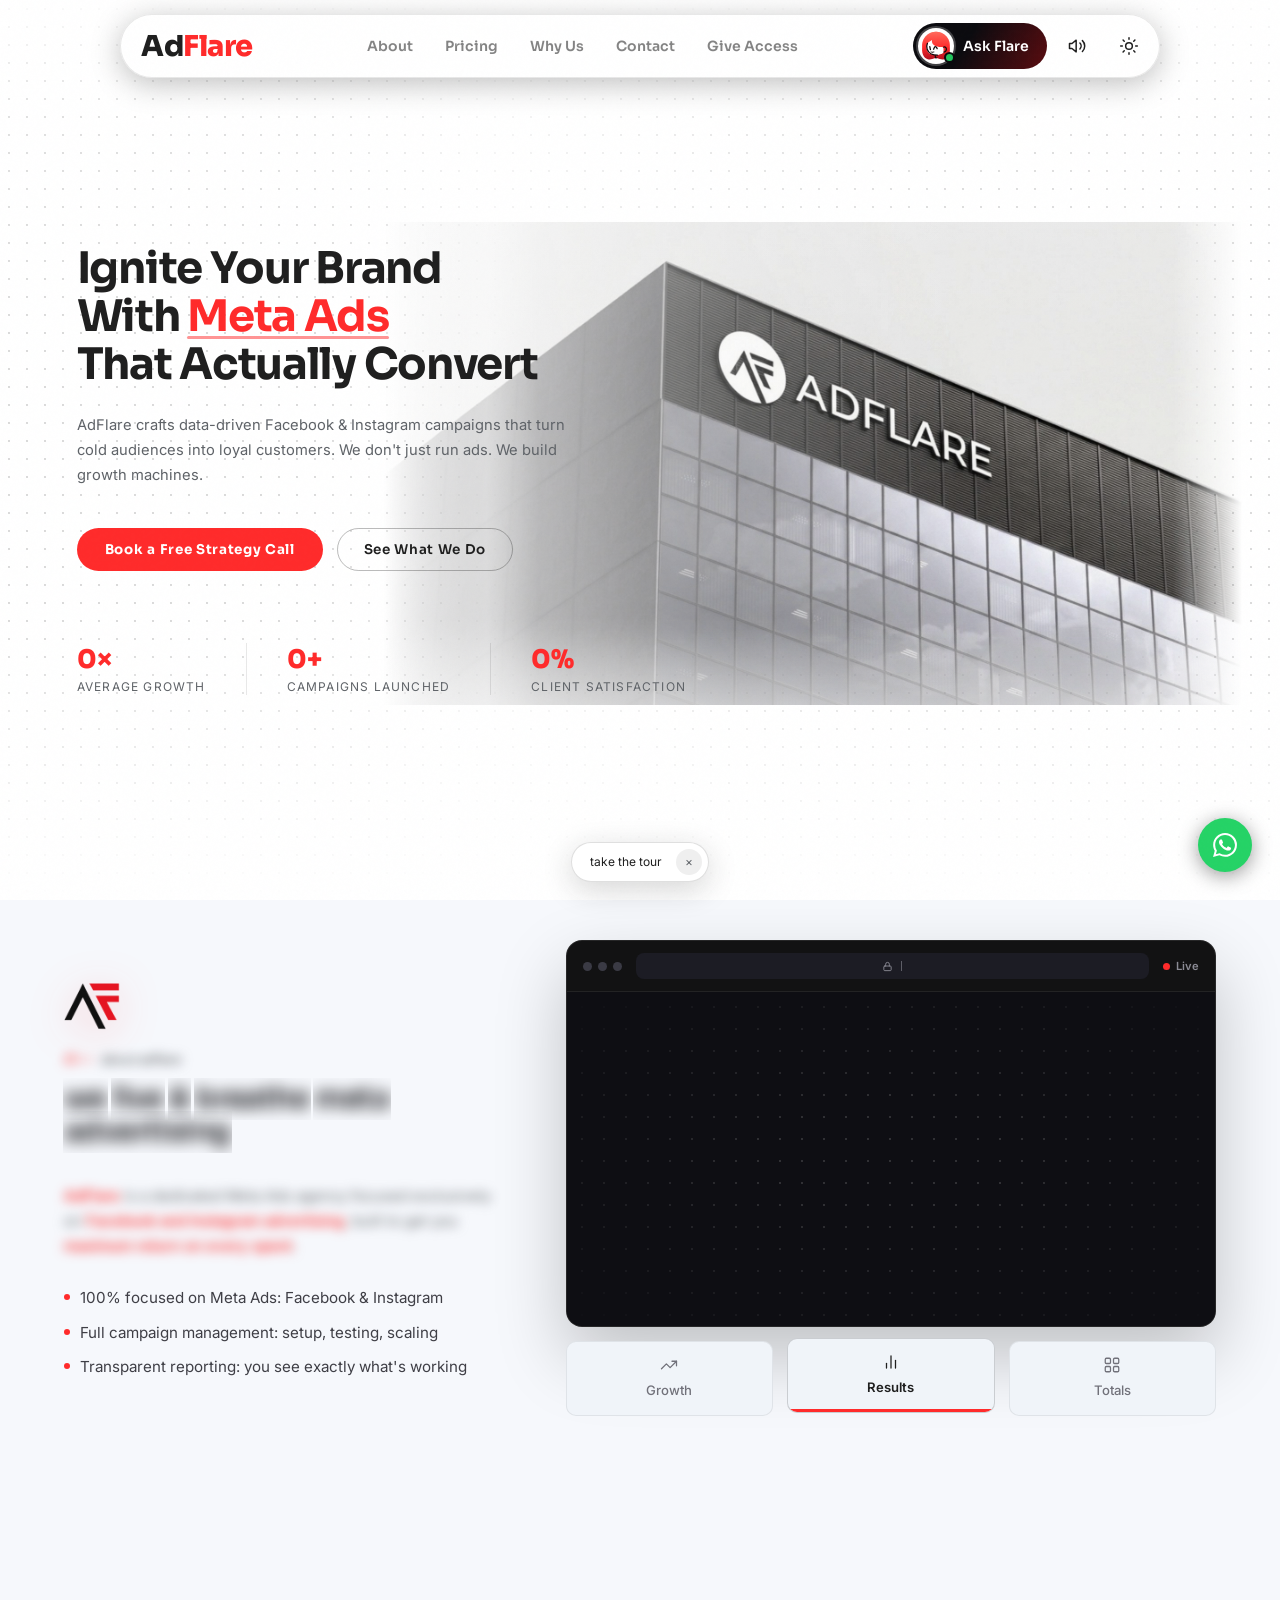
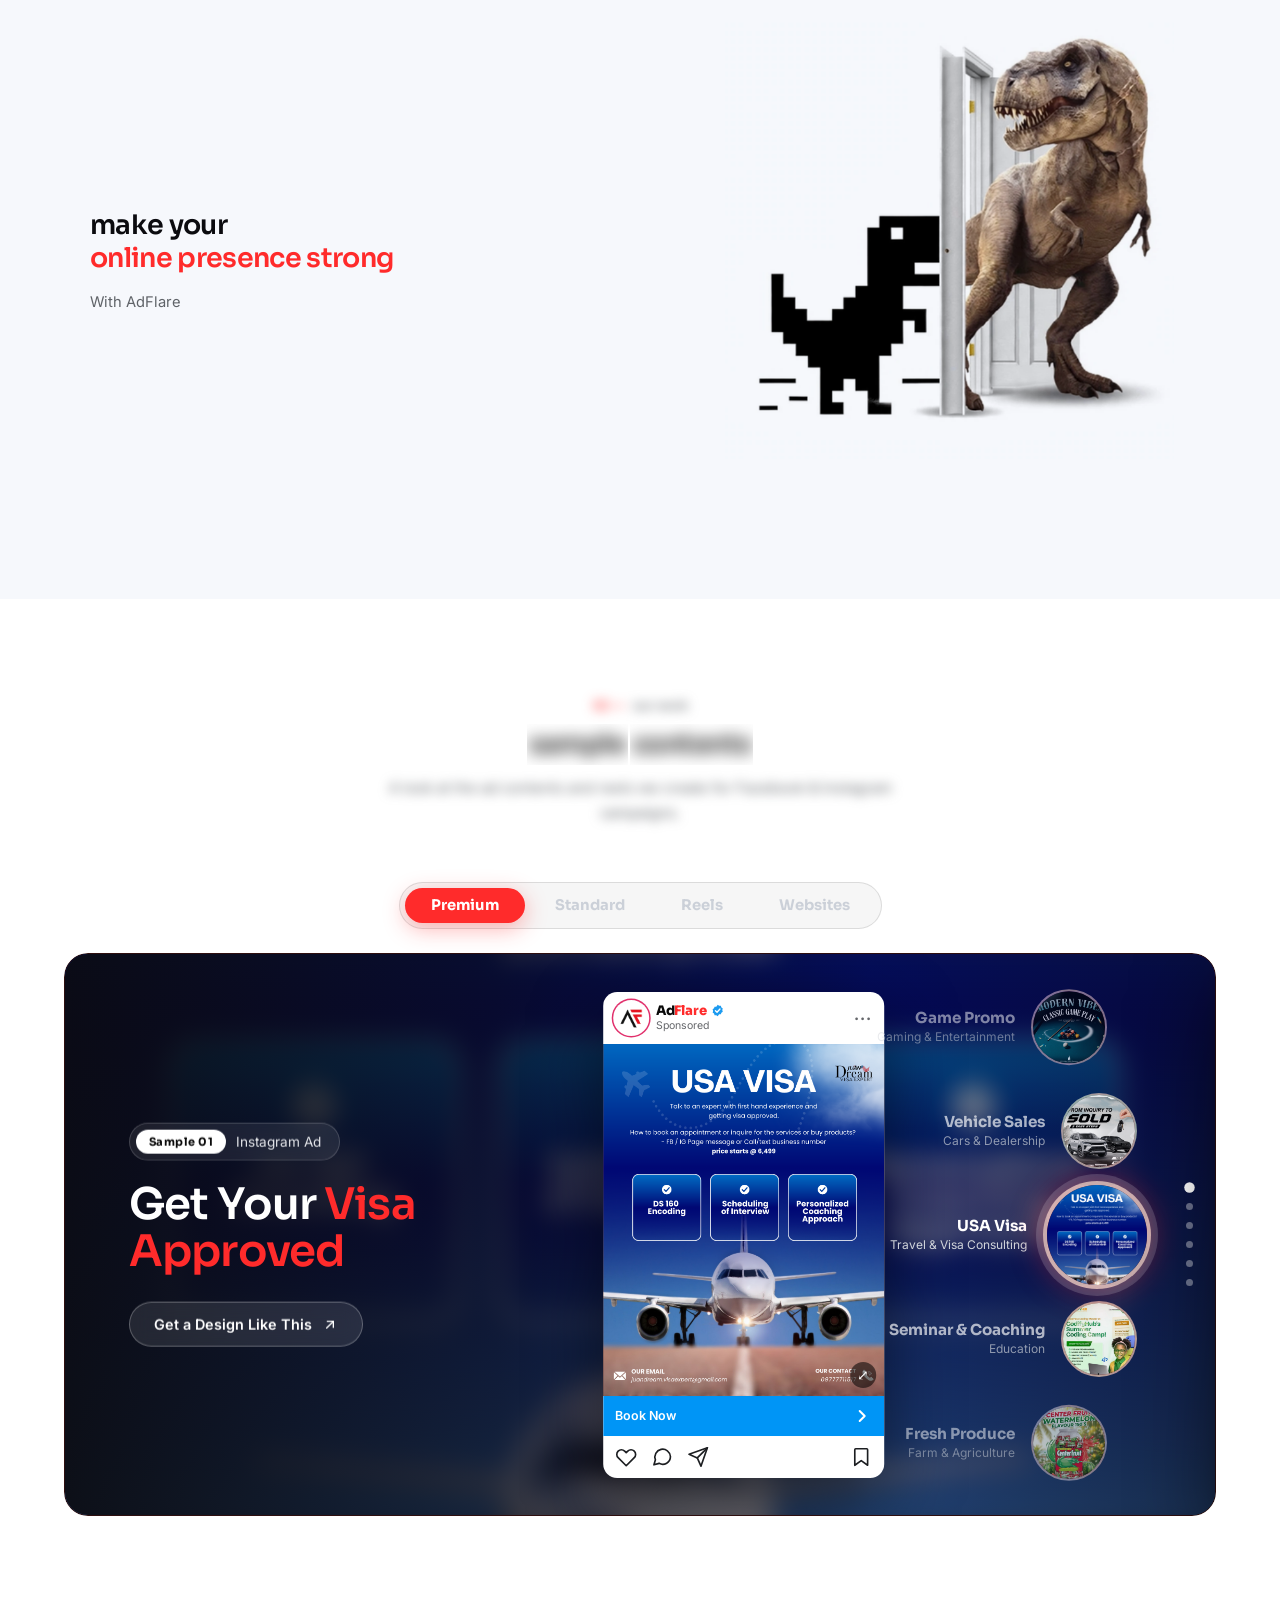
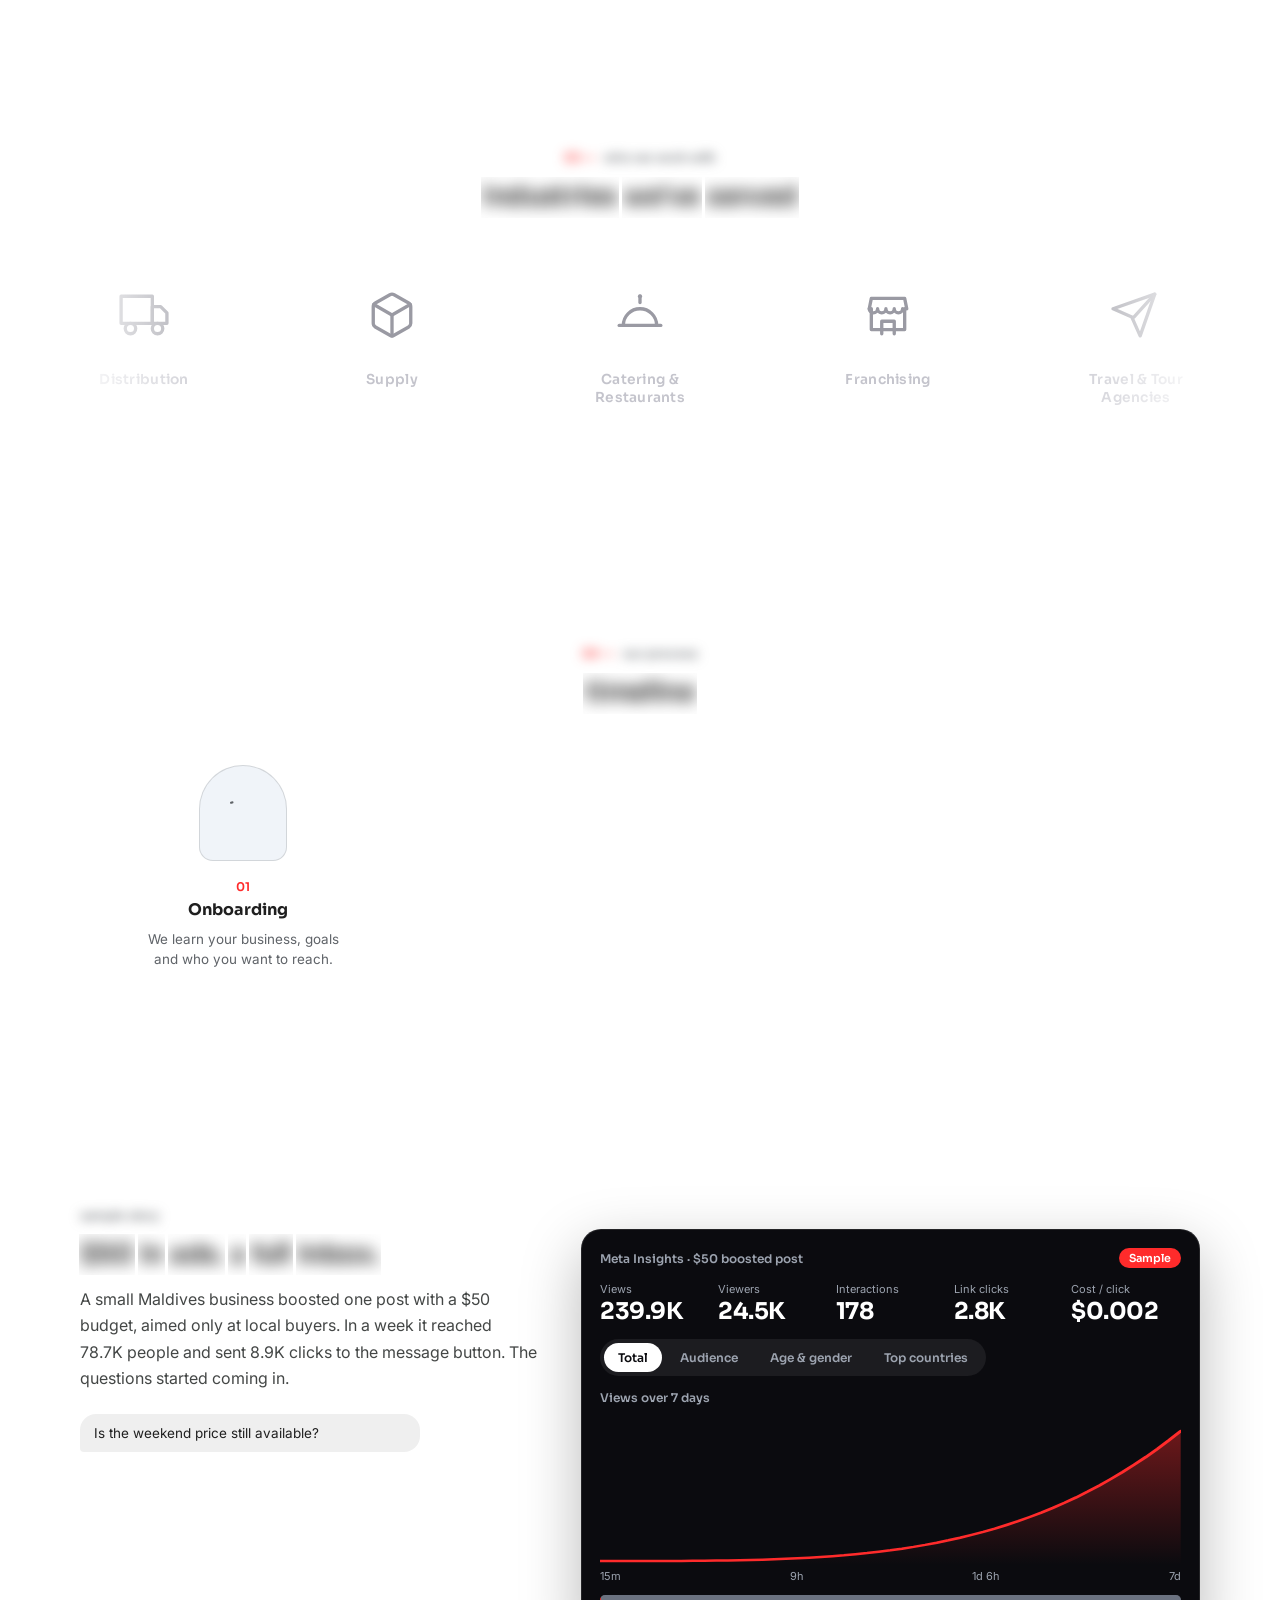
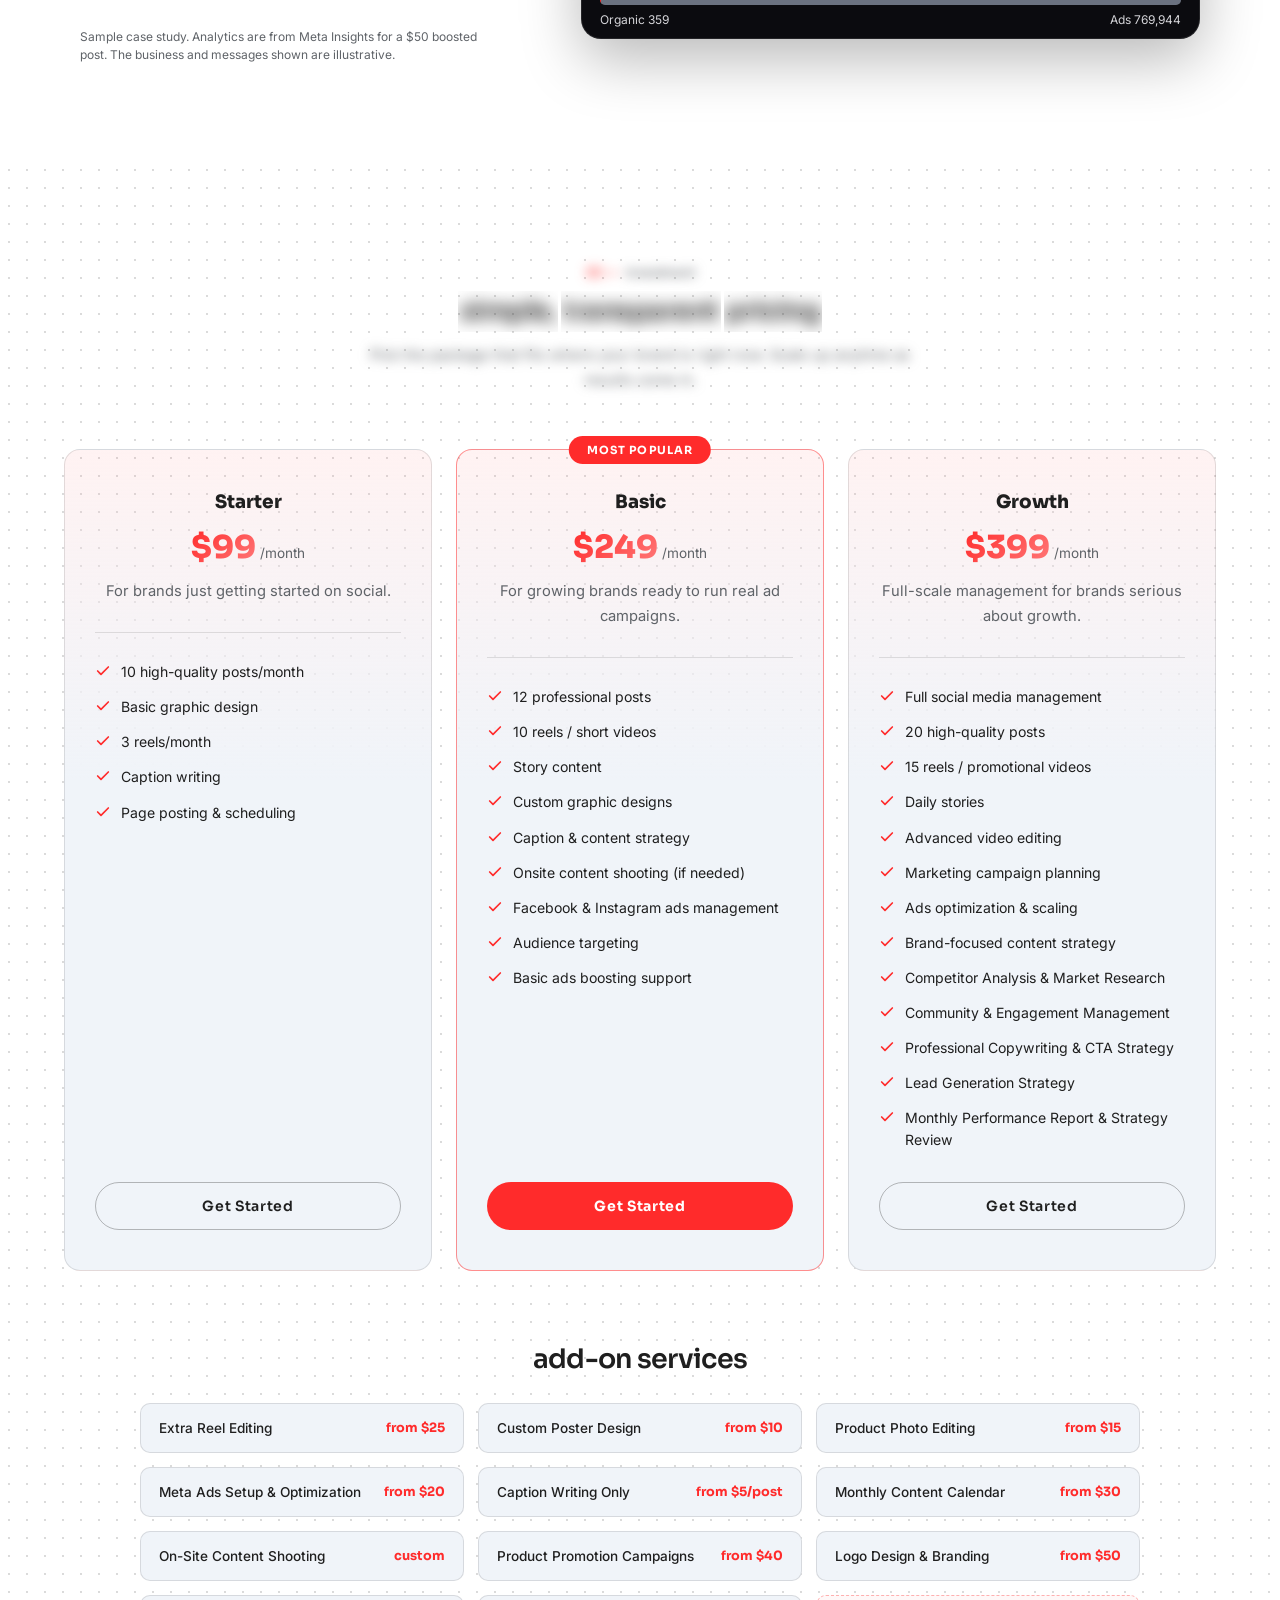
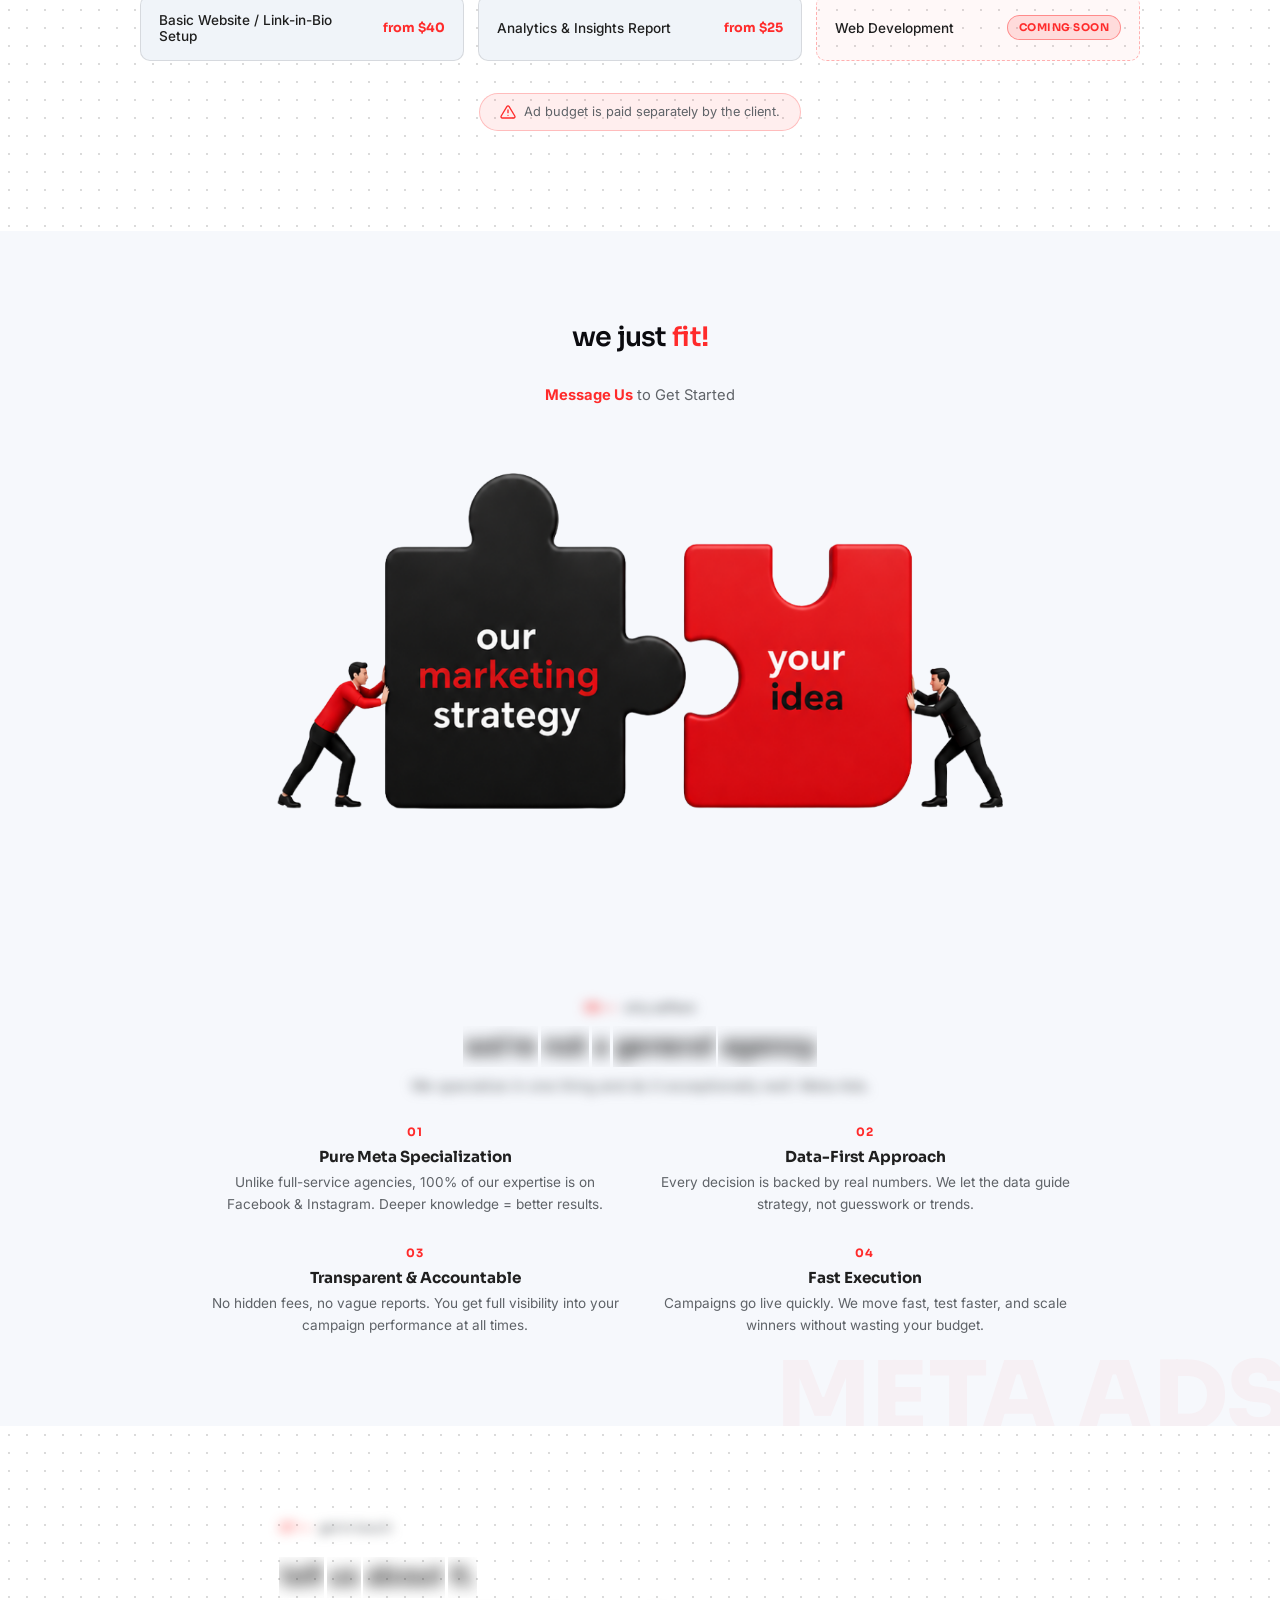
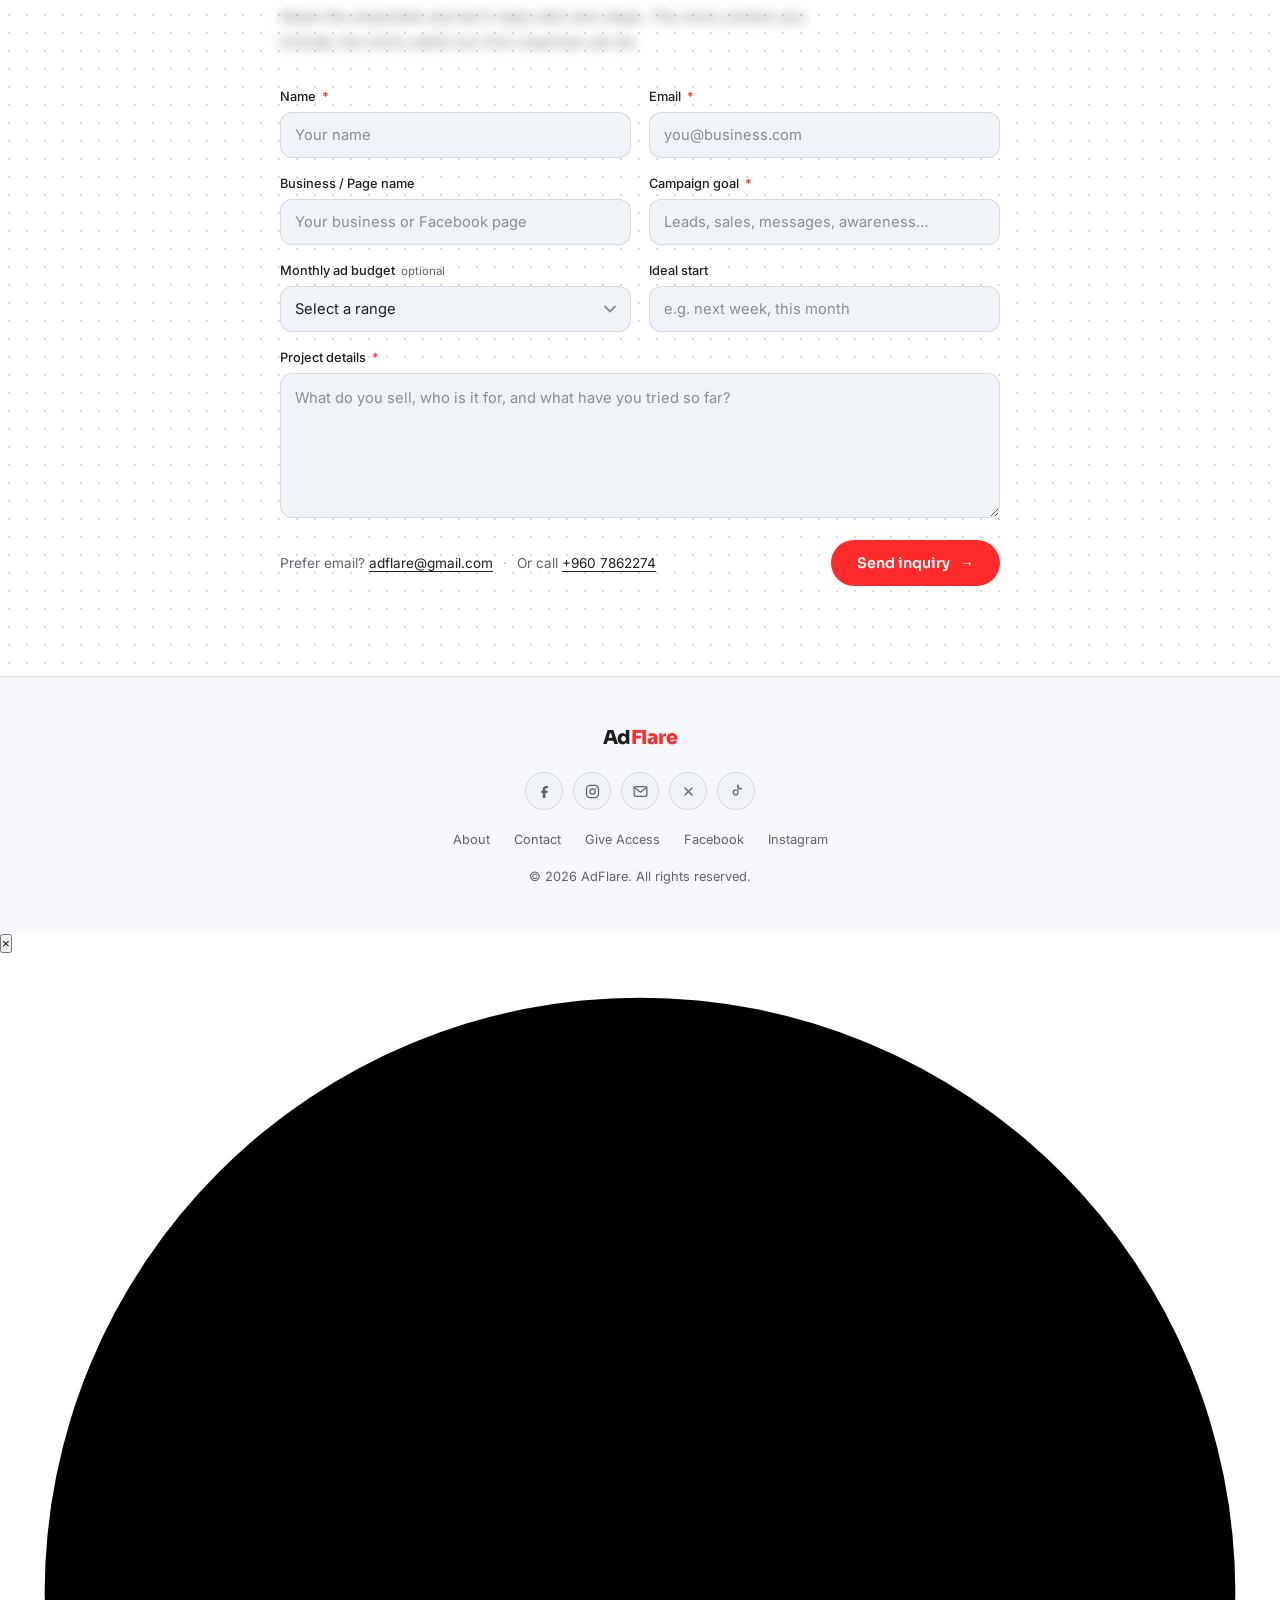
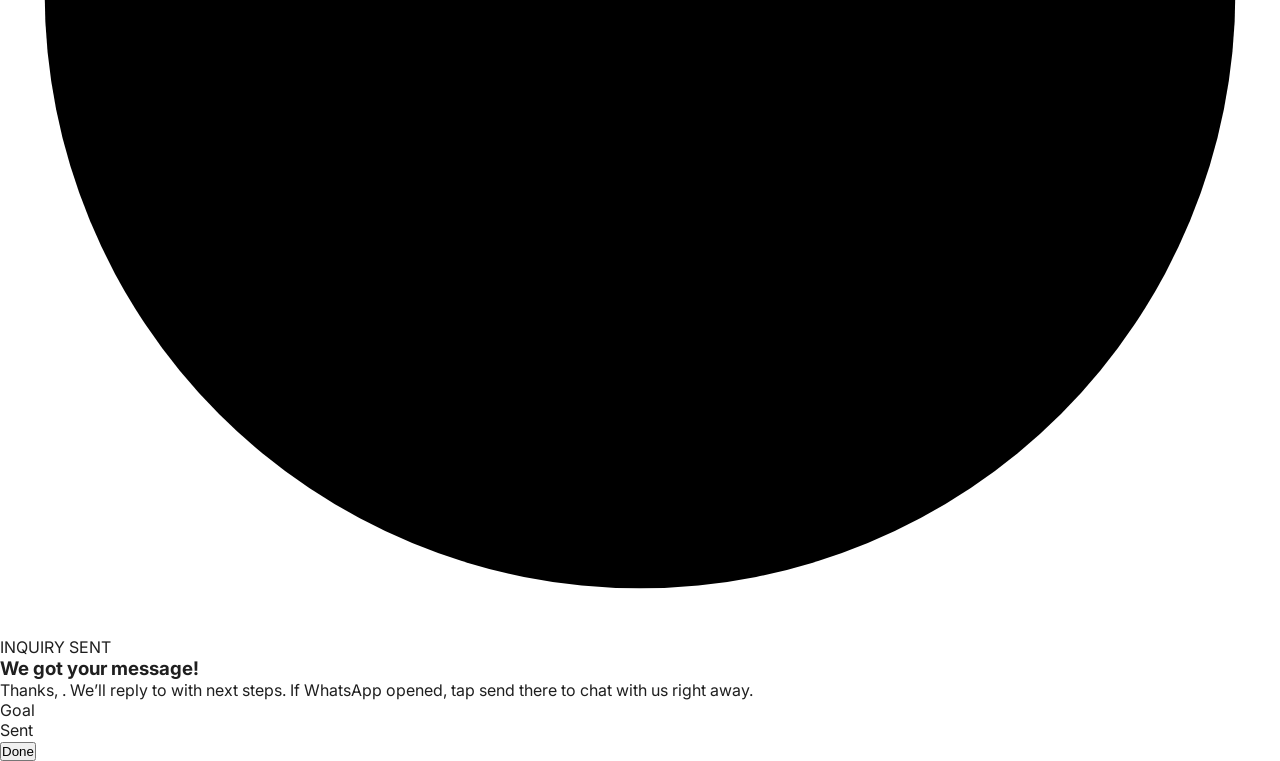
==== index.html @ 6a4caab0 "Add files via upload" ====
<!DOCTYPE html>
<html lang="en">
<head>
  <meta charset="UTF-8" />
  <meta name="viewport" content="width=device-width, initial-scale=1.0" />
  <meta name="referrer" content="strict-origin-when-cross-origin">
  <title>AdFlare - Meta Ads Specialist</title>

  <!-- Favicon -->

<link rel="icon" type="image/png" href="img/favicon.png">
<link rel="icon" type="image/png" sizes="32x32" href="img/favicon.png">
<link rel="shortcut icon" href="img/favicon.png">

  <meta name="description" content="AdFlare is a Meta Ads specialist agency. We scale your business with high-converting Facebook & Instagram ad campaigns." />
  <meta name="color-scheme" content="dark light">
  <script>
    /* apply saved theme before first paint (no flash) */
    (function () {
      var m = 'light'; /* light is the default; visitors can switch to Dark or System */
      try { m = localStorage.getItem('adflare-theme') || 'light'; } catch (e) {}
      var dark = m === 'dark' || (m === 'system' && !(window.matchMedia && matchMedia('(prefers-color-scheme: light)').matches));
      document.documentElement.setAttribute('data-theme', dark ? 'dark' : 'light');
      document.documentElement.setAttribute('data-theme-mode', m);
    })();
  </script>
  <link rel="stylesheet" href="style.css" />
  <link rel="stylesheet" href="portfolio-ui.css" />
  <link rel="stylesheet" href="flare.css" />
</head>
<body>

  <!-- ===== COMING SOON GLASS TOAST ===== -->
  <div class="glass-toast" id="glassToast" role="status" aria-live="polite">
    <div class="glass-toast-icon">
      <svg viewBox="0 0 24 24" fill="none" stroke="currentColor" stroke-width="1.8" stroke-linecap="round" stroke-linejoin="round"><circle cx="12" cy="12" r="9"/><path d="M12 7v5l3.2 2"/></svg>
    </div>
    <div class="glass-toast-text">
      <strong>Coming Soon</strong>
      <span>Call booking isn't live yet. Message us on WhatsApp for now.</span>
    </div>
    <a href="https://wa.me/9607862274" target="_blank" rel="noopener noreferrer" class="glass-toast-cta" id="glassToastWaBtn">
      <svg viewBox="0 0 24 24" fill="none" stroke="currentColor" stroke-width="1.8" stroke-linecap="round" stroke-linejoin="round"><path d="M21 11.5a8.38 8.38 0 0 1-.9 3.8 8.5 8.5 0 0 1-7.6 4.7 8.38 8.38 0 0 1-3.8-.9L3 21l1.9-5.7a8.38 8.38 0 0 1-.9-3.8 8.5 8.5 0 0 1 4.7-7.6 8.38 8.38 0 0 1 3.8-.9h.5a8.48 8.48 0 0 1 8 8v.5z"/></svg>
    </a>
  </div>

  <!-- ===== NAVBAR ===== -->
  <nav id="navbar">
    <a href="#" class="nav-logo">
      <!-- AF Logo SVG -->
     
      <span class="nav-logo-text">Ad<span>Flare</span></span>
    </a>

    <ul class="nav-links">
      <li><a href="#about">About</a></li>
      <li><a href="#pricing">Pricing</a></li>
      <li><a href="#why">Why Us</a></li>
      <li><a href="#contact">Contact</a></li>
      <li><a href="access.html">Give Access</a></li>
    </ul>

    <div class="theme-wrap" id="themeWrap">
      <button type="button" class="theme-btn" id="themeBtn" aria-label="Theme" aria-haspopup="menu" aria-expanded="false" aria-controls="themeMenu">
        <svg class="i-moon" viewBox="0 0 24 24"><path d="M21 12.8A9 9 0 1 1 11.2 3a7 7 0 0 0 9.8 9.8z"/></svg>
        <svg class="i-sun" viewBox="0 0 24 24"><circle cx="12" cy="12" r="4"/><path d="M12 2v2M12 20v2M4.9 4.9l1.4 1.4M17.7 17.7l1.4 1.4M2 12h2M20 12h2M4.9 19.1l1.4-1.4M17.7 6.3l1.4-1.4"/></svg>
      </button>
      <div class="theme-menu" id="themeMenu" role="menu" aria-label="Theme">
        <div class="theme-menu-title">Theme</div>
        <button type="button" class="theme-item" role="menuitemradio" data-mode="system" aria-checked="false">
          <svg viewBox="0 0 24 24"><rect x="3" y="4" width="18" height="12" rx="2"/><path d="M8 20h8M12 16v4"/></svg><span>System</span>
          <svg class="i-check" viewBox="0 0 24 24"><path d="M5 12.5l4.5 4.5L19 7.5"/></svg>
        </button>
        <button type="button" class="theme-item" role="menuitemradio" data-mode="light" aria-checked="false">
          <svg viewBox="0 0 24 24"><circle cx="12" cy="12" r="4"/><path d="M12 2v2M12 20v2M4.9 4.9l1.4 1.4M17.7 17.7l1.4 1.4M2 12h2M20 12h2M4.9 19.1l1.4-1.4M17.7 6.3l1.4-1.4"/></svg><span>Light</span>
          <svg class="i-check" viewBox="0 0 24 24"><path d="M5 12.5l4.5 4.5L19 7.5"/></svg>
        </button>
        <button type="button" class="theme-item" role="menuitemradio" data-mode="dark" aria-checked="false">
          <svg viewBox="0 0 24 24"><path d="M21 12.8A9 9 0 1 1 11.2 3a7 7 0 0 0 9.8 9.8z"/></svg><span>Dark</span>
          <svg class="i-check" viewBox="0 0 24 24"><path d="M5 12.5l4.5 4.5L19 7.5"/></svg>
        </button>
      </div>
    </div>

    <div class="hamburger" id="hamburger">
      <span></span><span></span><span></span>
    </div>

    <!-- Mobile dropdown: the pill itself grows downward -->
    <div class="nav-drop" id="mobileNav">
      <div class="nav-drop-inner">
        <a href="#about" class="mobile-link">About</a>
        <a href="#pricing" class="mobile-link">Pricing</a>
        <a href="#why" class="mobile-link">Why Us</a>
        <a href="#contact" class="mobile-link">Contact</a>
        <a href="access.html" class="mobile-link">Give Access</a>
        <div class="drop-controls">
          <div class="drop-seg" role="radiogroup" aria-label="Theme">
            <button type="button" data-mode="system" role="radio" aria-checked="false" aria-label="System theme"><svg viewBox="0 0 24 24"><rect x="3" y="4" width="18" height="12" rx="2"/><path d="M8 20h8M12 16v4"/></svg></button>
            <button type="button" data-mode="light" role="radio" aria-checked="false" aria-label="Light theme"><svg viewBox="0 0 24 24"><circle cx="12" cy="12" r="4"/><path d="M12 2v2M12 20v2M4.9 4.9l1.4 1.4M17.7 17.7l1.4 1.4M2 12h2M20 12h2M4.9 19.1l1.4-1.4M17.7 6.3l1.4-1.4"/></svg></button>
            <button type="button" data-mode="dark" role="radio" aria-checked="false" aria-label="Dark theme"><svg viewBox="0 0 24 24"><path d="M21 12.8A9 9 0 1 1 11.2 3a7 7 0 0 0 9.8 9.8z"/></svg></button>
          </div>
          <button type="button" class="drop-sfx af-sfx-btn" id="dropSfx" aria-label="Sound"></button>
          <a href="mailto:adflare@gmail.com" class="mobile-link mobile-nav-cta">Send email</a>
        </div>
      </div>
    </div>
  </nav>

  <!-- ===== HERO ===== -->
  <section id="hero">
    <div class="hero-bg" aria-hidden="true"></div>
    <div class="hero-grid"></div>
    <div class="hero-glow"></div>
    <div class="orb orb-1"></div>
    <div class="orb orb-2"></div>

    <div class="hero-content">
      <h1 class="hero-title">
        Ignite Your Brand<br>
        With <span class="accent">Meta Ads</span><br>
        That Actually Convert
      </h1>

      <p class="hero-sub">
        AdFlare crafts data-driven Facebook &amp; Instagram campaigns that turn cold audiences into loyal customers. We don't just run ads. We build growth machines.
      </p>

      <div class="hero-cta-group">
        <a href="#contact" class="btn-primary book-now-btn">
           Book a Free Strategy Call
        </a>
        <a href="#services" class="btn-outline">
          See What We Do
        </a>
      </div>
    </div>

    <div class="hero-stats">
      <div class="stat-item">
        <span class="stat-num">3<span>×</span></span>
        <span class="stat-label">Average Growth</span>
      </div>
      <div class="stat-divider"></div>
      <div class="stat-item">
        <span class="stat-num">50<span>+</span></span>
        <span class="stat-label">Campaigns Launched</span>
      </div>
      <div class="stat-divider"></div>
      <div class="stat-item">
        <span class="stat-num">98<span>%</span></span>
        <span class="stat-label">Client Satisfaction</span>
      </div>
    </div>

  </section>

  <!-- ===== ABOUT ===== -->
  <section id="about">
    <div class="about-bg" id="aboutBg"></div>
    <div class="about-grid">

      <div class="about-content reveal">
        <img src="img/favicon.png" alt="AdFlare" class="about-logo">
        <span class="section-label">About AdFlare</span>
        <h2 class="section-title">We Live &amp; Breathe Meta Advertising</h2>
        <p class="about-intro">
          <strong>AdFlare</strong> is a dedicated Meta Ads agency focused exclusively on <strong>Facebook and Instagram advertising</strong>, built to get you <strong>maximum return on every spent</strong>.
        </p>
        <ul class="feature-list">
          <li>100% focused on Meta Ads: Facebook &amp; Instagram</li>
          <li>Full campaign management: setup, testing, scaling</li>
          <li>Transparent reporting: you see exactly what's working</li>
        </ul>
      </div>

      <div class="reveal reveal-delay-2 about-metrics-wrap">
        <div class="dash is-paused" id="dash">

          <div class="dash-window">
            <div class="dash-bar">
              <span class="dash-dots"><i></i><i></i><i></i></span>
              <span class="dash-url">
                <svg viewBox="0 0 24 24" fill="none" stroke="currentColor" stroke-width="2" stroke-linecap="round" stroke-linejoin="round" width="11" height="11"><rect x="4" y="11" width="16" height="10" rx="2"/><path d="M8 11V7a4 4 0 0 1 8 0v4"/></svg>
                <span class="dash-url-text">adflare.local/reports/growth</span>
              </span>
              <span class="dash-live"><i></i>Live</span>
            </div>

            <div class="dash-body">
              <div class="dash-fx" aria-hidden="true"><i class="fx-grid"></i><i class="fx-orb fx-orb-a"></i><i class="fx-orb fx-orb-b"></i><i class="fx-scan"></i></div>
              <span class="dash-wipe" aria-hidden="true"></span>

              <!-- Panel 1: Client growth -->
              <div class="dash-panel is-active" data-panel="0">
                <div class="chart-block">
                  <div class="chart-block-head">
                    <div>
                      <span class="chart-block-label">Client Growth Trend</span>
                      <div class="chart-block-value" id="chartValue">+0%</div>
                    </div>
                    <span class="chart-trend">
                      <svg viewBox="0 0 24 24" fill="none" stroke="currentColor" stroke-width="2.4" stroke-linecap="round" stroke-linejoin="round" width="12" height="12"><polyline points="23 6 13.5 15.5 8.5 10.5 1 18"/><polyline points="17 6 23 6 23 12"/></svg>
                      Scaling Up
                    </span>
                  </div>
                  <div class="chart-wrap">
                    <svg class="growth-chart" viewBox="0 0 400 140" preserveAspectRatio="none">
                      <defs>
                        <linearGradient id="chartFill" x1="0" y1="0" x2="0" y2="1">
                          <stop offset="0%" stop-color="rgba(255,43,43,0.4)"/>
                          <stop offset="100%" stop-color="rgba(255,43,43,0)"/>
                        </linearGradient>
                      </defs>
                      <path class="chart-area" d="M0,100 C30,95 45,70 70,75 C95,80 110,50 140,55 C170,60 185,25 215,30 C245,35 260,75 290,65 C320,55 335,15 365,10 C380,7 390,5 400,3 L400,140 L0,140 Z" fill="url(#chartFill)"/>
                      <path class="chart-line" d="M0,100 C30,95 45,70 70,75 C95,80 110,50 140,55 C170,60 185,25 215,30 C245,35 260,75 290,65 C320,55 335,15 365,10 C380,7 390,5 400,3" fill="none"/>
                    </svg>
                    <span class="chart-dot"></span>
                  </div>
                </div>
              </div>

              <!-- Panel 2: Average client results -->
              <div class="dash-panel" data-panel="1">
                <div class="metrics-card-title">Average Client Results</div>
                <div class="metric-row">
                  <div class="metric-label-row"><span>Return on Ad Spend (ROAS)</span><span>3.8×</span></div>
                  <div class="metric-bar-track"><div class="metric-bar-fill" style="--w:76%"></div></div>
                </div>
                <div class="metric-row">
                  <div class="metric-label-row"><span>Click-Through Rate (CTR)</span><span>4.2%</span></div>
                  <div class="metric-bar-track"><div class="metric-bar-fill" style="--w:84%"></div></div>
                </div>
                <div class="metric-row">
                  <div class="metric-label-row"><span>Cost Per Lead Reduction</span><span>-48%</span></div>
                  <div class="metric-bar-track"><div class="metric-bar-fill" style="--w:68%"></div></div>
                </div>
                <div class="metric-row">
                  <div class="metric-label-row"><span>Conversion Rate Lift</span><span>+120%</span></div>
                  <div class="metric-bar-track"><div class="metric-bar-fill" style="--w:90%"></div></div>
                </div>
              </div>

              <!-- Panel 3: Totals -->
              <div class="dash-panel" data-panel="2">
                <div class="metrics-card-title">Overall Numbers</div>
                <div class="dash-stats">
                  <div class="dash-stat">
                    <span class="dash-stat-key">Campaigns</span>
                    <span class="dash-stat-val">50<span>+</span></span>
                  </div>
                  <div class="dash-stat">
                    <span class="dash-stat-key">Ad Spend Managed</span>
                    <span class="dash-stat-val">$2M<span>+</span></span>
                  </div>
                  <div class="dash-stat">
                    <span class="dash-stat-key">Client Satisfaction</span>
                    <span class="dash-stat-val">98<span>%</span></span>
                  </div>
                </div>
              </div>

            </div>
          </div>

          <div class="dash-tabs" role="tablist">
            <button type="button" class="dash-tab is-active" role="tab" aria-selected="true" data-url="adflare.local/reports/growth">
              <svg viewBox="0 0 24 24" fill="none" stroke="currentColor" stroke-width="1.7" stroke-linecap="round" stroke-linejoin="round"><polyline points="22 7 13.5 15.5 8.5 10.5 2 17"/><polyline points="16 7 22 7 22 13"/></svg>
              <span>Growth</span>
              <i class="dash-tab-bar"></i>
            </button>
            <button type="button" class="dash-tab" role="tab" aria-selected="false" data-url="adflare.local/reports/results">
              <svg viewBox="0 0 24 24" fill="none" stroke="currentColor" stroke-width="1.7" stroke-linecap="round" stroke-linejoin="round"><line x1="18" y1="20" x2="18" y2="10"/><line x1="12" y1="20" x2="12" y2="4"/><line x1="6" y1="20" x2="6" y2="14"/></svg>
              <span>Results</span>
              <i class="dash-tab-bar"></i>
            </button>
            <button type="button" class="dash-tab" role="tab" aria-selected="false" data-url="adflare.local/reports/totals">
              <svg viewBox="0 0 24 24" fill="none" stroke="currentColor" stroke-width="1.7" stroke-linecap="round" stroke-linejoin="round"><rect x="3" y="3" width="7" height="7" rx="1.5"/><rect x="14" y="3" width="7" height="7" rx="1.5"/><rect x="3" y="14" width="7" height="7" rx="1.5"/><rect x="14" y="14" width="7" height="7" rx="1.5"/></svg>
              <span>Totals</span>
              <i class="dash-tab-bar"></i>
            </button>
          </div>

        </div>
      </div>

    </div>
  </section>

  <!-- ===== PROMO BANNER 1: MAKE YOUR ONLINE PRESENCE STRONG ===== -->
  <section class="promo-banner presence-banner" id="presenceBanner">
    <div class="promo-side">
      <div class="promo-text reveal reveal-slide-left">
        <h2 class="promo-title">Make Your<br><span class="accent">Online Presence Strong</span></h2>
        <p class="promo-sub">With AdFlare</p>
      </div>
      <div class="promo-graphic reveal reveal-slide-right">
        <img src="img/1.png" alt="Stay ahead with AdFlare" loading="lazy">
      </div>
    </div>
  </section>

  <!-- ===== SAMPLE CONTENTS (6 slots, 1080 x 1350) ===== -->
  <section id="samples">
    <div class="samples-header reveal">
      <span class="section-label">Our Work</span>
      <h2 class="section-title">Sample Contents</h2>
      <p class="section-desc">A look at the ad contents and reels we create for Facebook &amp; Instagram campaigns.</p>
    </div>

    <div class="sg-showcase reveal reveal-delay-1" id="sgShowcase">
    <div class="sg-tabs" role="tablist" aria-label="Sample categories">
      <button type="button" class="sg-nav" data-dir="-1" aria-label="Previous category"><svg viewBox="0 0 24 24" fill="none" stroke="currentColor" stroke-width="2.2" stroke-linecap="round" stroke-linejoin="round" width="18" height="18"><polyline points="15 6 9 12 15 18"/></svg></button>
      <div class="sg-tablist">
        <button type="button" class="sg-tab is-active" role="tab" aria-selected="true" aria-controls="sgPanel0"><span>Premium</span></button>
        <button type="button" class="sg-tab" role="tab" aria-selected="false" aria-controls="sgPanel1"><span>Standard</span></button>
        <button type="button" class="sg-tab" role="tab" aria-selected="false" aria-controls="sgPanel2"><span>Reels</span></button>
        <button type="button" class="sg-tab" role="tab" aria-selected="false" aria-controls="sgPanel3"><span>Websites</span></button>
      </div>
      <button type="button" class="sg-nav" data-dir="1" aria-label="Next category"><svg viewBox="0 0 24 24" fill="none" stroke="currentColor" stroke-width="2.2" stroke-linecap="round" stroke-linejoin="round" width="18" height="18"><polyline points="9 6 15 12 9 18"/></svg></button>
    </div>

    <div class="sg-viewport">
      <div class="sg-track">
        <div class="sg-panel is-current" id="sgPanel0" role="tabpanel" data-tier="premium">
    <div class="sg-stage">
      <div class="sg-slides">
        <article class="sg-slide is-active" style="--g1:rgba(255,43,43,.5);--g2:rgba(184,0,0,.4)">
          <div class="sg-bg"><img src="img/sample_contents/1.png" alt="" loading="lazy" onerror="this.style.display='none'"></div>
          <div class="sg-copy">
            <span class="sg-pill"><b>Sample 01</b><i>Instagram Ad</i></span>
            <h3 class="sg-title">Get Your <span>Visa Approved</span></h3>
            <a href="#contact" class="sg-btn">Get a Design Like This <svg viewBox="0 0 24 24" fill="none" stroke="currentColor" stroke-width="2" stroke-linecap="round" stroke-linejoin="round" width="16" height="16"><line x1="7" y1="17" x2="17" y2="7"/><polyline points="8 7 17 7 17 16"/></svg></a>
          </div>
          <div class="sg-poster ad-ig"><div class="ad-head"><span class="ad-ava"><b>AF</b><img src="img/favicon.png" alt="" onerror="this.style.display='none'"></span><span class="ad-who"><strong><span class="ad-brand">Ad<em>Flare</em></span><svg class="ad-verified" viewBox="0 0 24 24" aria-label="Verified"><path fill="#1d9bf0" d="M12 1.5l2.6 1.9 3.2-.1 1 3 2.6 1.9-1 3 1 3-2.6 1.9-1 3-3.2-.1L12 22.5l-2.6-1.9-3.2.1-1-3L2.6 15.8l1-3-1-3 2.6-1.9 1-3 3.2.1z"/><path fill="none" stroke="#fff" stroke-width="2.4" stroke-linecap="round" stroke-linejoin="round" d="M7.8 12.3l3 3 5.4-6"/></svg></strong><small>Sponsored</small></span><span class="ad-more">···</span></div><div class="ad-art"><div class="ad-art-ph"><b>USA VISA</b><small>Sample 1 · 1080 × 1350</small></div><img src="img/sample_contents/1.png" alt="AdFlare sample content 1: USA Visa" width="1080" height="1350" loading="lazy" onerror="this.style.display='none'"></div><div class="ad-cta-ig"><span>Book Now</span><svg viewBox="0 0 24 24" fill="none" stroke="currentColor" stroke-width="2.4" stroke-linecap="round" stroke-linejoin="round" width="14" height="14"><polyline points="9 6 15 12 9 18"/></svg></div><div class="ad-acts ig"><span><svg viewBox="0 0 24 24" fill="none" stroke="currentColor" stroke-width="1.8" stroke-linecap="round" stroke-linejoin="round"><path d="M20.8 5.6a5 5 0 0 0-7.1 0L12 7.3l-1.7-1.7a5 5 0 0 0-7.1 7.1L12 21.5l8.8-8.8a5 5 0 0 0 0-7.1z"/></svg><svg viewBox="0 0 24 24" fill="none" stroke="currentColor" stroke-width="1.8" stroke-linecap="round" stroke-linejoin="round"><path d="M21 11.5a8.4 8.4 0 0 1-12.4 7.4L3 20.5l1.6-5.4A8.5 8.5 0 1 1 21 11.5z"/></svg><svg viewBox="0 0 24 24" fill="none" stroke="currentColor" stroke-width="1.8" stroke-linecap="round" stroke-linejoin="round"><line x1="22" y1="2" x2="11" y2="13"/><polygon points="22 2 15 22 11 13 2 9 22 2"/></svg></span><svg viewBox="0 0 24 24" fill="none" stroke="currentColor" stroke-width="1.8" stroke-linecap="round" stroke-linejoin="round"><path d="M19 21l-7-5-7 5V4a1 1 0 0 1 1-1h12a1 1 0 0 1 1 1z"/></svg></div></div>
        </article>

        <article class="sg-slide" style="--g1:rgba(255,120,40,.45);--g2:rgba(255,43,43,.35)">
          <div class="sg-bg"><img src="img/sample_contents/2.png" alt="" loading="lazy" onerror="this.style.display='none'"></div>
          <div class="sg-copy">
            <span class="sg-pill"><b>Sample 02</b><i>Facebook Ad</i></span>
            <h3 class="sg-title">Fill Your <span>Seminar</span></h3>
            <a href="#contact" class="sg-btn">Get a Design Like This <svg viewBox="0 0 24 24" fill="none" stroke="currentColor" stroke-width="2" stroke-linecap="round" stroke-linejoin="round" width="16" height="16"><line x1="7" y1="17" x2="17" y2="7"/><polyline points="8 7 17 7 17 16"/></svg></a>
          </div>
          <div class="sg-poster ad-fb"><div class="ad-head"><span class="ad-ava"><b>AF</b><img src="img/favicon.png" alt="" onerror="this.style.display='none'"></span><span class="ad-who"><strong><span class="ad-brand">Ad<em>Flare</em></span><svg class="ad-verified" viewBox="0 0 24 24" aria-label="Verified"><path fill="#1d9bf0" d="M12 1.5l2.6 1.9 3.2-.1 1 3 2.6 1.9-1 3 1 3-2.6 1.9-1 3-3.2-.1L12 22.5l-2.6-1.9-3.2.1-1-3L2.6 15.8l1-3-1-3 2.6-1.9 1-3 3.2.1z"/><path fill="none" stroke="#fff" stroke-width="2.4" stroke-linecap="round" stroke-linejoin="round" d="M7.8 12.3l3 3 5.4-6"/></svg></strong><small>Sponsored · <svg viewBox="0 0 24 24" fill="none" stroke="currentColor" stroke-width="1.8" stroke-linecap="round" stroke-linejoin="round" width="10" height="10"><circle cx="12" cy="12" r="10"/><line x1="2" y1="12" x2="22" y2="12"/><path d="M12 2a15 15 0 0 1 0 20 15 15 0 0 1 0-20z"/></svg></small></span><span class="ad-more">···</span></div><div class="ad-art"><div class="ad-art-ph"><b>SEMINAR</b><small>Sample 2 · 1080 × 1350</small></div><img src="img/sample_contents/2.png" alt="AdFlare sample content 2: Seminar & Coaching" width="1080" height="1350" loading="lazy" onerror="this.style.display='none'"></div><div class="ad-cta-fb"><span>adflare.com</span><em>Sign Up</em></div><div class="ad-acts fb"><span><svg viewBox="0 0 24 24" fill="none" stroke="currentColor" stroke-width="1.8" stroke-linecap="round" stroke-linejoin="round"><path d="M14 9V5a3 3 0 0 0-3-3l-4 9v11h11.3a2 2 0 0 0 2-1.7l1.4-9a2 2 0 0 0-2-2.3z"/><path d="M7 22H4a2 2 0 0 1-2-2v-7a2 2 0 0 1 2-2h3"/></svg>Like</span><span><svg viewBox="0 0 24 24" fill="none" stroke="currentColor" stroke-width="1.8" stroke-linecap="round" stroke-linejoin="round"><path d="M21 11.5a8.4 8.4 0 0 1-12.4 7.4L3 20.5l1.6-5.4A8.5 8.5 0 1 1 21 11.5z"/></svg>Comment</span><span><svg viewBox="0 0 24 24" fill="none" stroke="currentColor" stroke-width="1.8" stroke-linecap="round" stroke-linejoin="round"><polyline points="15 14 20 9 15 4"/><path d="M4 20v-7a4 4 0 0 1 4-4h12"/></svg>Share</span></div></div>
        </article>

        <article class="sg-slide" style="--g1:rgba(90,120,255,.4);--g2:rgba(255,43,43,.32)">
          <div class="sg-bg"><img src="img/sample_contents/3.png" alt="" loading="lazy" onerror="this.style.display='none'"></div>
          <div class="sg-copy">
            <span class="sg-pill"><b>Sample 03</b><i>Instagram Ad</i></span>
            <h3 class="sg-title">Sell Your <span>Harvest</span></h3>
            <a href="#contact" class="sg-btn">Get a Design Like This <svg viewBox="0 0 24 24" fill="none" stroke="currentColor" stroke-width="2" stroke-linecap="round" stroke-linejoin="round" width="16" height="16"><line x1="7" y1="17" x2="17" y2="7"/><polyline points="8 7 17 7 17 16"/></svg></a>
          </div>
          <div class="sg-poster ad-ig"><div class="ad-head"><span class="ad-ava"><b>AF</b><img src="img/favicon.png" alt="" onerror="this.style.display='none'"></span><span class="ad-who"><strong><span class="ad-brand">Ad<em>Flare</em></span><svg class="ad-verified" viewBox="0 0 24 24" aria-label="Verified"><path fill="#1d9bf0" d="M12 1.5l2.6 1.9 3.2-.1 1 3 2.6 1.9-1 3 1 3-2.6 1.9-1 3-3.2-.1L12 22.5l-2.6-1.9-3.2.1-1-3L2.6 15.8l1-3-1-3 2.6-1.9 1-3 3.2.1z"/><path fill="none" stroke="#fff" stroke-width="2.4" stroke-linecap="round" stroke-linejoin="round" d="M7.8 12.3l3 3 5.4-6"/></svg></strong><small>Sponsored</small></span><span class="ad-more">···</span></div><div class="ad-art"><div class="ad-art-ph"><b>FRESH HARVEST</b><small>Sample 3 · 1080 × 1350</small></div><img src="img/sample_contents/3.png" alt="AdFlare sample content 3: Fresh Produce" width="1080" height="1350" loading="lazy" onerror="this.style.display='none'"></div><div class="ad-cta-ig"><span>Order Now</span><svg viewBox="0 0 24 24" fill="none" stroke="currentColor" stroke-width="2.4" stroke-linecap="round" stroke-linejoin="round" width="14" height="14"><polyline points="9 6 15 12 9 18"/></svg></div><div class="ad-acts ig"><span><svg viewBox="0 0 24 24" fill="none" stroke="currentColor" stroke-width="1.8" stroke-linecap="round" stroke-linejoin="round"><path d="M20.8 5.6a5 5 0 0 0-7.1 0L12 7.3l-1.7-1.7a5 5 0 0 0-7.1 7.1L12 21.5l8.8-8.8a5 5 0 0 0 0-7.1z"/></svg><svg viewBox="0 0 24 24" fill="none" stroke="currentColor" stroke-width="1.8" stroke-linecap="round" stroke-linejoin="round"><path d="M21 11.5a8.4 8.4 0 0 1-12.4 7.4L3 20.5l1.6-5.4A8.5 8.5 0 1 1 21 11.5z"/></svg><svg viewBox="0 0 24 24" fill="none" stroke="currentColor" stroke-width="1.8" stroke-linecap="round" stroke-linejoin="round"><line x1="22" y1="2" x2="11" y2="13"/><polygon points="22 2 15 22 11 13 2 9 22 2"/></svg></span><svg viewBox="0 0 24 24" fill="none" stroke="currentColor" stroke-width="1.8" stroke-linecap="round" stroke-linejoin="round"><path d="M19 21l-7-5-7 5V4a1 1 0 0 1 1-1h12a1 1 0 0 1 1 1z"/></svg></div></div>
        </article>

        <article class="sg-slide" style="--g1:rgba(255,190,60,.38);--g2:rgba(184,0,0,.4)">
          <div class="sg-bg"><img src="img/sample_contents/4.png" alt="" loading="lazy" onerror="this.style.display='none'"></div>
          <div class="sg-copy">
            <span class="sg-pill"><b>Sample 04</b><i>Facebook Ad</i></span>
            <h3 class="sg-title">Your Brand <span>Goes Here</span></h3>
            <a href="#contact" class="sg-btn">Get a Design Like This <svg viewBox="0 0 24 24" fill="none" stroke="currentColor" stroke-width="2" stroke-linecap="round" stroke-linejoin="round" width="16" height="16"><line x1="7" y1="17" x2="17" y2="7"/><polyline points="8 7 17 7 17 16"/></svg></a>
          </div>
          <div class="sg-poster ad-fb"><div class="ad-head"><span class="ad-ava"><b>AF</b><img src="img/favicon.png" alt="" onerror="this.style.display='none'"></span><span class="ad-who"><strong><span class="ad-brand">Ad<em>Flare</em></span><svg class="ad-verified" viewBox="0 0 24 24" aria-label="Verified"><path fill="#1d9bf0" d="M12 1.5l2.6 1.9 3.2-.1 1 3 2.6 1.9-1 3 1 3-2.6 1.9-1 3-3.2-.1L12 22.5l-2.6-1.9-3.2.1-1-3L2.6 15.8l1-3-1-3 2.6-1.9 1-3 3.2.1z"/><path fill="none" stroke="#fff" stroke-width="2.4" stroke-linecap="round" stroke-linejoin="round" d="M7.8 12.3l3 3 5.4-6"/></svg></strong><small>Sponsored · <svg viewBox="0 0 24 24" fill="none" stroke="currentColor" stroke-width="1.8" stroke-linecap="round" stroke-linejoin="round" width="10" height="10"><circle cx="12" cy="12" r="10"/><line x1="2" y1="12" x2="22" y2="12"/><path d="M12 2a15 15 0 0 1 0 20 15 15 0 0 1 0-20z"/></svg></small></span><span class="ad-more">···</span></div><div class="ad-art"><div class="ad-art-ph"><b>YOUR BRAND</b><small>Sample 4 · 1080 × 1350</small></div><img src="img/sample_contents/4.png" alt="AdFlare sample content 4: Your Brand Here" width="1080" height="1350" loading="lazy" onerror="this.style.display='none'"></div><div class="ad-cta-fb"><span>adflare.com</span><em>Learn More</em></div><div class="ad-acts fb"><span><svg viewBox="0 0 24 24" fill="none" stroke="currentColor" stroke-width="1.8" stroke-linecap="round" stroke-linejoin="round"><path d="M14 9V5a3 3 0 0 0-3-3l-4 9v11h11.3a2 2 0 0 0 2-1.7l1.4-9a2 2 0 0 0-2-2.3z"/><path d="M7 22H4a2 2 0 0 1-2-2v-7a2 2 0 0 1 2-2h3"/></svg>Like</span><span><svg viewBox="0 0 24 24" fill="none" stroke="currentColor" stroke-width="1.8" stroke-linecap="round" stroke-linejoin="round"><path d="M21 11.5a8.4 8.4 0 0 1-12.4 7.4L3 20.5l1.6-5.4A8.5 8.5 0 1 1 21 11.5z"/></svg>Comment</span><span><svg viewBox="0 0 24 24" fill="none" stroke="currentColor" stroke-width="1.8" stroke-linecap="round" stroke-linejoin="round"><polyline points="15 14 20 9 15 4"/><path d="M4 20v-7a4 4 0 0 1 4-4h12"/></svg>Share</span></div></div>
        </article>

        <article class="sg-slide" style="--g1:rgba(200,60,255,.38);--g2:rgba(255,43,43,.32)">
          <div class="sg-bg"><img src="img/sample_contents/5.png" alt="" loading="lazy" onerror="this.style.display='none'"></div>
          <div class="sg-copy">
            <span class="sg-pill"><b>Sample 05</b><i>Instagram Ad</i></span>
            <h3 class="sg-title">Level Up <span>Your Reach</span></h3>
            <a href="#contact" class="sg-btn">Get a Design Like This <svg viewBox="0 0 24 24" fill="none" stroke="currentColor" stroke-width="2" stroke-linecap="round" stroke-linejoin="round" width="16" height="16"><line x1="7" y1="17" x2="17" y2="7"/><polyline points="8 7 17 7 17 16"/></svg></a>
          </div>
          <div class="sg-poster ad-ig"><div class="ad-head"><span class="ad-ava"><b>AF</b><img src="img/favicon.png" alt="" onerror="this.style.display='none'"></span><span class="ad-who"><strong><span class="ad-brand">Ad<em>Flare</em></span><svg class="ad-verified" viewBox="0 0 24 24" aria-label="Verified"><path fill="#1d9bf0" d="M12 1.5l2.6 1.9 3.2-.1 1 3 2.6 1.9-1 3 1 3-2.6 1.9-1 3-3.2-.1L12 22.5l-2.6-1.9-3.2.1-1-3L2.6 15.8l1-3-1-3 2.6-1.9 1-3 3.2.1z"/><path fill="none" stroke="#fff" stroke-width="2.4" stroke-linecap="round" stroke-linejoin="round" d="M7.8 12.3l3 3 5.4-6"/></svg></strong><small>Sponsored</small></span><span class="ad-more">···</span></div><div class="ad-art"><div class="ad-art-ph"><b>GAME ON</b><small>Sample 5 · 1080 × 1350</small></div><img src="img/sample_contents/5.png" alt="AdFlare sample content 5: Game Promo" width="1080" height="1350" loading="lazy" onerror="this.style.display='none'"></div><div class="ad-cta-ig"><span>Play Now</span><svg viewBox="0 0 24 24" fill="none" stroke="currentColor" stroke-width="2.4" stroke-linecap="round" stroke-linejoin="round" width="14" height="14"><polyline points="9 6 15 12 9 18"/></svg></div><div class="ad-acts ig"><span><svg viewBox="0 0 24 24" fill="none" stroke="currentColor" stroke-width="1.8" stroke-linecap="round" stroke-linejoin="round"><path d="M20.8 5.6a5 5 0 0 0-7.1 0L12 7.3l-1.7-1.7a5 5 0 0 0-7.1 7.1L12 21.5l8.8-8.8a5 5 0 0 0 0-7.1z"/></svg><svg viewBox="0 0 24 24" fill="none" stroke="currentColor" stroke-width="1.8" stroke-linecap="round" stroke-linejoin="round"><path d="M21 11.5a8.4 8.4 0 0 1-12.4 7.4L3 20.5l1.6-5.4A8.5 8.5 0 1 1 21 11.5z"/></svg><svg viewBox="0 0 24 24" fill="none" stroke="currentColor" stroke-width="1.8" stroke-linecap="round" stroke-linejoin="round"><line x1="22" y1="2" x2="11" y2="13"/><polygon points="22 2 15 22 11 13 2 9 22 2"/></svg></span><svg viewBox="0 0 24 24" fill="none" stroke="currentColor" stroke-width="1.8" stroke-linecap="round" stroke-linejoin="round"><path d="M19 21l-7-5-7 5V4a1 1 0 0 1 1-1h12a1 1 0 0 1 1 1z"/></svg></div></div>
        </article>

        <article class="sg-slide" style="--g1:rgba(40,200,170,.36);--g2:rgba(255,43,43,.32)">
          <div class="sg-bg"><img src="img/sample_contents/6.png" alt="" loading="lazy" onerror="this.style.display='none'"></div>
          <div class="sg-copy">
            <span class="sg-pill"><b>Sample 06</b><i>Facebook Ad</i></span>
            <h3 class="sg-title">Sell Cars <span>Faster</span></h3>
            <a href="#contact" class="sg-btn">Get a Design Like This <svg viewBox="0 0 24 24" fill="none" stroke="currentColor" stroke-width="2" stroke-linecap="round" stroke-linejoin="round" width="16" height="16"><line x1="7" y1="17" x2="17" y2="7"/><polyline points="8 7 17 7 17 16"/></svg></a>
          </div>
          <div class="sg-poster ad-fb"><div class="ad-head"><span class="ad-ava"><b>AF</b><img src="img/favicon.png" alt="" onerror="this.style.display='none'"></span><span class="ad-who"><strong><span class="ad-brand">Ad<em>Flare</em></span><svg class="ad-verified" viewBox="0 0 24 24" aria-label="Verified"><path fill="#1d9bf0" d="M12 1.5l2.6 1.9 3.2-.1 1 3 2.6 1.9-1 3 1 3-2.6 1.9-1 3-3.2-.1L12 22.5l-2.6-1.9-3.2.1-1-3L2.6 15.8l1-3-1-3 2.6-1.9 1-3 3.2.1z"/><path fill="none" stroke="#fff" stroke-width="2.4" stroke-linecap="round" stroke-linejoin="round" d="M7.8 12.3l3 3 5.4-6"/></svg></strong><small>Sponsored · <svg viewBox="0 0 24 24" fill="none" stroke="currentColor" stroke-width="1.8" stroke-linecap="round" stroke-linejoin="round" width="10" height="10"><circle cx="12" cy="12" r="10"/><line x1="2" y1="12" x2="22" y2="12"/><path d="M12 2a15 15 0 0 1 0 20 15 15 0 0 1 0-20z"/></svg></small></span><span class="ad-more">···</span></div><div class="ad-art"><div class="ad-art-ph"><b>SOLD!</b><small>Sample 6 · 1080 × 1350</small></div><img src="img/sample_contents/6.png" alt="AdFlare sample content 6: Vehicle Sales" width="1080" height="1350" loading="lazy" onerror="this.style.display='none'"></div><div class="ad-cta-fb"><span>adflare.com</span><em>Send Message</em></div><div class="ad-acts fb"><span><svg viewBox="0 0 24 24" fill="none" stroke="currentColor" stroke-width="1.8" stroke-linecap="round" stroke-linejoin="round"><path d="M14 9V5a3 3 0 0 0-3-3l-4 9v11h11.3a2 2 0 0 0 2-1.7l1.4-9a2 2 0 0 0-2-2.3z"/><path d="M7 22H4a2 2 0 0 1-2-2v-7a2 2 0 0 1 2-2h3"/></svg>Like</span><span><svg viewBox="0 0 24 24" fill="none" stroke="currentColor" stroke-width="1.8" stroke-linecap="round" stroke-linejoin="round"><path d="M21 11.5a8.4 8.4 0 0 1-12.4 7.4L3 20.5l1.6-5.4A8.5 8.5 0 1 1 21 11.5z"/></svg>Comment</span><span><svg viewBox="0 0 24 24" fill="none" stroke="currentColor" stroke-width="1.8" stroke-linecap="round" stroke-linejoin="round"><polyline points="15 14 20 9 15 4"/><path d="M4 20v-7a4 4 0 0 1 4-4h12"/></svg>Share</span></div></div>
        </article>
      </div>

      <div class="sg-rail">
        <button type="button" class="sg-item" style="--g1:rgba(255,43,43,.5);--g2:rgba(184,0,0,.4)" aria-label="Show sample 1: USA Visa">
          <span class="sg-label"><strong>USA Visa</strong><small>Travel &amp; Visa Consulting</small></span>
          <span class="sg-thumb"><em>01</em><img src="img/sample_contents/1.png" alt="" loading="lazy" onerror="this.style.display='none'"></span>
        </button>

        <button type="button" class="sg-item" style="--g1:rgba(255,120,40,.45);--g2:rgba(255,43,43,.35)" aria-label="Show sample 2: Seminar & Coaching">
          <span class="sg-label"><strong>Seminar &amp; Coaching</strong><small>Education</small></span>
          <span class="sg-thumb"><em>02</em><img src="img/sample_contents/2.png" alt="" loading="lazy" onerror="this.style.display='none'"></span>
        </button>

        <button type="button" class="sg-item" style="--g1:rgba(90,120,255,.4);--g2:rgba(255,43,43,.32)" aria-label="Show sample 3: Fresh Produce">
          <span class="sg-label"><strong>Fresh Produce</strong><small>Farm &amp; Agriculture</small></span>
          <span class="sg-thumb"><em>03</em><img src="img/sample_contents/3.png" alt="" loading="lazy" onerror="this.style.display='none'"></span>
        </button>

        <button type="button" class="sg-item" style="--g1:rgba(255,190,60,.38);--g2:rgba(184,0,0,.4)" aria-label="Show sample 4: Your Brand Here">
          <span class="sg-label"><strong>Your Brand Here</strong><small>Any Industry</small></span>
          <span class="sg-thumb"><em>04</em><img src="img/sample_contents/4.png" alt="" loading="lazy" onerror="this.style.display='none'"></span>
        </button>

        <button type="button" class="sg-item" style="--g1:rgba(200,60,255,.38);--g2:rgba(255,43,43,.32)" aria-label="Show sample 5: Game Promo">
          <span class="sg-label"><strong>Game Promo</strong><small>Gaming &amp; Entertainment</small></span>
          <span class="sg-thumb"><em>05</em><img src="img/sample_contents/5.png" alt="" loading="lazy" onerror="this.style.display='none'"></span>
        </button>

        <button type="button" class="sg-item" style="--g1:rgba(40,200,170,.36);--g2:rgba(255,43,43,.32)" aria-label="Show sample 6: Vehicle Sales">
          <span class="sg-label"><strong>Vehicle Sales</strong><small>Cars &amp; Dealership</small></span>
          <span class="sg-thumb"><em>06</em><img src="img/sample_contents/6.png" alt="" loading="lazy" onerror="this.style.display='none'"></span>
        </button>
      </div>

      <div class="sg-dots"><button type="button" class="sg-dot" aria-label="Go to sample 1"></button><button type="button" class="sg-dot" aria-label="Go to sample 2"></button><button type="button" class="sg-dot" aria-label="Go to sample 3"></button><button type="button" class="sg-dot" aria-label="Go to sample 4"></button><button type="button" class="sg-dot" aria-label="Go to sample 5"></button><button type="button" class="sg-dot" aria-label="Go to sample 6"></button></div>
    </div>
        </div>
        <div class="sg-panel" id="sgPanel1" role="tabpanel" data-tier="standard">
    <div class="sg-stage">
      <div class="sg-slides">
        <article class="sg-slide is-active" style="--g1:rgba(255,43,43,.5);--g2:rgba(184,0,0,.4)">
          <div class="sg-bg"><img src="img/sample_standard/1.png" alt="" loading="lazy" onerror="this.style.display='none'"></div>
          <div class="sg-copy">
            <span class="sg-pill"><b>Sample 01</b><i>Instagram Ad</i></span>
            <h3 class="sg-title">Get Your <span>Visa Approved</span></h3>
            <a href="#contact" class="sg-btn">Get a Design Like This <svg viewBox="0 0 24 24" fill="none" stroke="currentColor" stroke-width="2" stroke-linecap="round" stroke-linejoin="round" width="16" height="16"><line x1="7" y1="17" x2="17" y2="7"/><polyline points="8 7 17 7 17 16"/></svg></a>
          </div>
          <div class="sg-poster ad-ig"><div class="ad-head"><span class="ad-ava"><b>AF</b><img src="img/favicon.png" alt="" onerror="this.style.display='none'"></span><span class="ad-who"><strong><span class="ad-brand">Ad<em>Flare</em></span><svg class="ad-verified" viewBox="0 0 24 24" aria-label="Verified"><path fill="#1d9bf0" d="M12 1.5l2.6 1.9 3.2-.1 1 3 2.6 1.9-1 3 1 3-2.6 1.9-1 3-3.2-.1L12 22.5l-2.6-1.9-3.2.1-1-3L2.6 15.8l1-3-1-3 2.6-1.9 1-3 3.2.1z"/><path fill="none" stroke="#fff" stroke-width="2.4" stroke-linecap="round" stroke-linejoin="round" d="M7.8 12.3l3 3 5.4-6"/></svg></strong><small>Sponsored</small></span><span class="ad-more">···</span></div><div class="ad-art"><div class="ad-art-ph"><b>USA VISA</b><small>Sample 1 · 1080 × 1350</small></div><img src="img/sample_standard/1.png" alt="AdFlare sample content 1: USA Visa" width="1080" height="1350" loading="lazy" onerror="this.style.display='none'"></div><div class="ad-cta-ig"><span>Book Now</span><svg viewBox="0 0 24 24" fill="none" stroke="currentColor" stroke-width="2.4" stroke-linecap="round" stroke-linejoin="round" width="14" height="14"><polyline points="9 6 15 12 9 18"/></svg></div><div class="ad-acts ig"><span><svg viewBox="0 0 24 24" fill="none" stroke="currentColor" stroke-width="1.8" stroke-linecap="round" stroke-linejoin="round"><path d="M20.8 5.6a5 5 0 0 0-7.1 0L12 7.3l-1.7-1.7a5 5 0 0 0-7.1 7.1L12 21.5l8.8-8.8a5 5 0 0 0 0-7.1z"/></svg><svg viewBox="0 0 24 24" fill="none" stroke="currentColor" stroke-width="1.8" stroke-linecap="round" stroke-linejoin="round"><path d="M21 11.5a8.4 8.4 0 0 1-12.4 7.4L3 20.5l1.6-5.4A8.5 8.5 0 1 1 21 11.5z"/></svg><svg viewBox="0 0 24 24" fill="none" stroke="currentColor" stroke-width="1.8" stroke-linecap="round" stroke-linejoin="round"><line x1="22" y1="2" x2="11" y2="13"/><polygon points="22 2 15 22 11 13 2 9 22 2"/></svg></span><svg viewBox="0 0 24 24" fill="none" stroke="currentColor" stroke-width="1.8" stroke-linecap="round" stroke-linejoin="round"><path d="M19 21l-7-5-7 5V4a1 1 0 0 1 1-1h12a1 1 0 0 1 1 1z"/></svg></div></div>
        </article>

        <article class="sg-slide" style="--g1:rgba(255,120,40,.45);--g2:rgba(255,43,43,.35)">
          <div class="sg-bg"><img src="img/sample_standard/2.png" alt="" loading="lazy" onerror="this.style.display='none'"></div>
          <div class="sg-copy">
            <span class="sg-pill"><b>Sample 02</b><i>Facebook Ad</i></span>
            <h3 class="sg-title">Fill Your <span>Seminar</span></h3>
            <a href="#contact" class="sg-btn">Get a Design Like This <svg viewBox="0 0 24 24" fill="none" stroke="currentColor" stroke-width="2" stroke-linecap="round" stroke-linejoin="round" width="16" height="16"><line x1="7" y1="17" x2="17" y2="7"/><polyline points="8 7 17 7 17 16"/></svg></a>
          </div>
          <div class="sg-poster ad-fb"><div class="ad-head"><span class="ad-ava"><b>AF</b><img src="img/favicon.png" alt="" onerror="this.style.display='none'"></span><span class="ad-who"><strong><span class="ad-brand">Ad<em>Flare</em></span><svg class="ad-verified" viewBox="0 0 24 24" aria-label="Verified"><path fill="#1d9bf0" d="M12 1.5l2.6 1.9 3.2-.1 1 3 2.6 1.9-1 3 1 3-2.6 1.9-1 3-3.2-.1L12 22.5l-2.6-1.9-3.2.1-1-3L2.6 15.8l1-3-1-3 2.6-1.9 1-3 3.2.1z"/><path fill="none" stroke="#fff" stroke-width="2.4" stroke-linecap="round" stroke-linejoin="round" d="M7.8 12.3l3 3 5.4-6"/></svg></strong><small>Sponsored · <svg viewBox="0 0 24 24" fill="none" stroke="currentColor" stroke-width="1.8" stroke-linecap="round" stroke-linejoin="round" width="10" height="10"><circle cx="12" cy="12" r="10"/><line x1="2" y1="12" x2="22" y2="12"/><path d="M12 2a15 15 0 0 1 0 20 15 15 0 0 1 0-20z"/></svg></small></span><span class="ad-more">···</span></div><div class="ad-art"><div class="ad-art-ph"><b>SEMINAR</b><small>Sample 2 · 1080 × 1350</small></div><img src="img/sample_standard/2.png" alt="AdFlare sample content 2: Seminar & Coaching" width="1080" height="1350" loading="lazy" onerror="this.style.display='none'"></div><div class="ad-cta-fb"><span>adflare.com</span><em>Sign Up</em></div><div class="ad-acts fb"><span><svg viewBox="0 0 24 24" fill="none" stroke="currentColor" stroke-width="1.8" stroke-linecap="round" stroke-linejoin="round"><path d="M14 9V5a3 3 0 0 0-3-3l-4 9v11h11.3a2 2 0 0 0 2-1.7l1.4-9a2 2 0 0 0-2-2.3z"/><path d="M7 22H4a2 2 0 0 1-2-2v-7a2 2 0 0 1 2-2h3"/></svg>Like</span><span><svg viewBox="0 0 24 24" fill="none" stroke="currentColor" stroke-width="1.8" stroke-linecap="round" stroke-linejoin="round"><path d="M21 11.5a8.4 8.4 0 0 1-12.4 7.4L3 20.5l1.6-5.4A8.5 8.5 0 1 1 21 11.5z"/></svg>Comment</span><span><svg viewBox="0 0 24 24" fill="none" stroke="currentColor" stroke-width="1.8" stroke-linecap="round" stroke-linejoin="round"><polyline points="15 14 20 9 15 4"/><path d="M4 20v-7a4 4 0 0 1 4-4h12"/></svg>Share</span></div></div>
        </article>

        <article class="sg-slide" style="--g1:rgba(90,120,255,.4);--g2:rgba(255,43,43,.32)">
          <div class="sg-bg"><img src="img/sample_standard/3.png" alt="" loading="lazy" onerror="this.style.display='none'"></div>
          <div class="sg-copy">
            <span class="sg-pill"><b>Sample 03</b><i>Instagram Ad</i></span>
            <h3 class="sg-title">Sell Your <span>Harvest</span></h3>
            <a href="#contact" class="sg-btn">Get a Design Like This <svg viewBox="0 0 24 24" fill="none" stroke="currentColor" stroke-width="2" stroke-linecap="round" stroke-linejoin="round" width="16" height="16"><line x1="7" y1="17" x2="17" y2="7"/><polyline points="8 7 17 7 17 16"/></svg></a>
          </div>
          <div class="sg-poster ad-ig"><div class="ad-head"><span class="ad-ava"><b>AF</b><img src="img/favicon.png" alt="" onerror="this.style.display='none'"></span><span class="ad-who"><strong><span class="ad-brand">Ad<em>Flare</em></span><svg class="ad-verified" viewBox="0 0 24 24" aria-label="Verified"><path fill="#1d9bf0" d="M12 1.5l2.6 1.9 3.2-.1 1 3 2.6 1.9-1 3 1 3-2.6 1.9-1 3-3.2-.1L12 22.5l-2.6-1.9-3.2.1-1-3L2.6 15.8l1-3-1-3 2.6-1.9 1-3 3.2.1z"/><path fill="none" stroke="#fff" stroke-width="2.4" stroke-linecap="round" stroke-linejoin="round" d="M7.8 12.3l3 3 5.4-6"/></svg></strong><small>Sponsored</small></span><span class="ad-more">···</span></div><div class="ad-art"><div class="ad-art-ph"><b>FRESH HARVEST</b><small>Sample 3 · 1080 × 1350</small></div><img src="img/sample_standard/3.png" alt="AdFlare sample content 3: Fresh Produce" width="1080" height="1350" loading="lazy" onerror="this.style.display='none'"></div><div class="ad-cta-ig"><span>Order Now</span><svg viewBox="0 0 24 24" fill="none" stroke="currentColor" stroke-width="2.4" stroke-linecap="round" stroke-linejoin="round" width="14" height="14"><polyline points="9 6 15 12 9 18"/></svg></div><div class="ad-acts ig"><span><svg viewBox="0 0 24 24" fill="none" stroke="currentColor" stroke-width="1.8" stroke-linecap="round" stroke-linejoin="round"><path d="M20.8 5.6a5 5 0 0 0-7.1 0L12 7.3l-1.7-1.7a5 5 0 0 0-7.1 7.1L12 21.5l8.8-8.8a5 5 0 0 0 0-7.1z"/></svg><svg viewBox="0 0 24 24" fill="none" stroke="currentColor" stroke-width="1.8" stroke-linecap="round" stroke-linejoin="round"><path d="M21 11.5a8.4 8.4 0 0 1-12.4 7.4L3 20.5l1.6-5.4A8.5 8.5 0 1 1 21 11.5z"/></svg><svg viewBox="0 0 24 24" fill="none" stroke="currentColor" stroke-width="1.8" stroke-linecap="round" stroke-linejoin="round"><line x1="22" y1="2" x2="11" y2="13"/><polygon points="22 2 15 22 11 13 2 9 22 2"/></svg></span><svg viewBox="0 0 24 24" fill="none" stroke="currentColor" stroke-width="1.8" stroke-linecap="round" stroke-linejoin="round"><path d="M19 21l-7-5-7 5V4a1 1 0 0 1 1-1h12a1 1 0 0 1 1 1z"/></svg></div></div>
        </article>

        <article class="sg-slide" style="--g1:rgba(255,190,60,.38);--g2:rgba(184,0,0,.4)">
          <div class="sg-bg"><img src="img/sample_standard/4.png" alt="" loading="lazy" onerror="this.style.display='none'"></div>
          <div class="sg-copy">
            <span class="sg-pill"><b>Sample 04</b><i>Facebook Ad</i></span>
            <h3 class="sg-title">Your Brand <span>Goes Here</span></h3>
            <a href="#contact" class="sg-btn">Get a Design Like This <svg viewBox="0 0 24 24" fill="none" stroke="currentColor" stroke-width="2" stroke-linecap="round" stroke-linejoin="round" width="16" height="16"><line x1="7" y1="17" x2="17" y2="7"/><polyline points="8 7 17 7 17 16"/></svg></a>
          </div>
          <div class="sg-poster ad-fb"><div class="ad-head"><span class="ad-ava"><b>AF</b><img src="img/favicon.png" alt="" onerror="this.style.display='none'"></span><span class="ad-who"><strong><span class="ad-brand">Ad<em>Flare</em></span><svg class="ad-verified" viewBox="0 0 24 24" aria-label="Verified"><path fill="#1d9bf0" d="M12 1.5l2.6 1.9 3.2-.1 1 3 2.6 1.9-1 3 1 3-2.6 1.9-1 3-3.2-.1L12 22.5l-2.6-1.9-3.2.1-1-3L2.6 15.8l1-3-1-3 2.6-1.9 1-3 3.2.1z"/><path fill="none" stroke="#fff" stroke-width="2.4" stroke-linecap="round" stroke-linejoin="round" d="M7.8 12.3l3 3 5.4-6"/></svg></strong><small>Sponsored · <svg viewBox="0 0 24 24" fill="none" stroke="currentColor" stroke-width="1.8" stroke-linecap="round" stroke-linejoin="round" width="10" height="10"><circle cx="12" cy="12" r="10"/><line x1="2" y1="12" x2="22" y2="12"/><path d="M12 2a15 15 0 0 1 0 20 15 15 0 0 1 0-20z"/></svg></small></span><span class="ad-more">···</span></div><div class="ad-art"><div class="ad-art-ph"><b>YOUR BRAND</b><small>Sample 4 · 1080 × 1350</small></div><img src="img/sample_standard/4.png" alt="AdFlare sample content 4: Your Brand Here" width="1080" height="1350" loading="lazy" onerror="this.style.display='none'"></div><div class="ad-cta-fb"><span>adflare.com</span><em>Learn More</em></div><div class="ad-acts fb"><span><svg viewBox="0 0 24 24" fill="none" stroke="currentColor" stroke-width="1.8" stroke-linecap="round" stroke-linejoin="round"><path d="M14 9V5a3 3 0 0 0-3-3l-4 9v11h11.3a2 2 0 0 0 2-1.7l1.4-9a2 2 0 0 0-2-2.3z"/><path d="M7 22H4a2 2 0 0 1-2-2v-7a2 2 0 0 1 2-2h3"/></svg>Like</span><span><svg viewBox="0 0 24 24" fill="none" stroke="currentColor" stroke-width="1.8" stroke-linecap="round" stroke-linejoin="round"><path d="M21 11.5a8.4 8.4 0 0 1-12.4 7.4L3 20.5l1.6-5.4A8.5 8.5 0 1 1 21 11.5z"/></svg>Comment</span><span><svg viewBox="0 0 24 24" fill="none" stroke="currentColor" stroke-width="1.8" stroke-linecap="round" stroke-linejoin="round"><polyline points="15 14 20 9 15 4"/><path d="M4 20v-7a4 4 0 0 1 4-4h12"/></svg>Share</span></div></div>
        </article>

        <article class="sg-slide" style="--g1:rgba(200,60,255,.38);--g2:rgba(255,43,43,.32)">
          <div class="sg-bg"><img src="img/sample_standard/5.png" alt="" loading="lazy" onerror="this.style.display='none'"></div>
          <div class="sg-copy">
            <span class="sg-pill"><b>Sample 05</b><i>Instagram Ad</i></span>
            <h3 class="sg-title">Level Up <span>Your Reach</span></h3>
            <a href="#contact" class="sg-btn">Get a Design Like This <svg viewBox="0 0 24 24" fill="none" stroke="currentColor" stroke-width="2" stroke-linecap="round" stroke-linejoin="round" width="16" height="16"><line x1="7" y1="17" x2="17" y2="7"/><polyline points="8 7 17 7 17 16"/></svg></a>
          </div>
          <div class="sg-poster ad-ig"><div class="ad-head"><span class="ad-ava"><b>AF</b><img src="img/favicon.png" alt="" onerror="this.style.display='none'"></span><span class="ad-who"><strong><span class="ad-brand">Ad<em>Flare</em></span><svg class="ad-verified" viewBox="0 0 24 24" aria-label="Verified"><path fill="#1d9bf0" d="M12 1.5l2.6 1.9 3.2-.1 1 3 2.6 1.9-1 3 1 3-2.6 1.9-1 3-3.2-.1L12 22.5l-2.6-1.9-3.2.1-1-3L2.6 15.8l1-3-1-3 2.6-1.9 1-3 3.2.1z"/><path fill="none" stroke="#fff" stroke-width="2.4" stroke-linecap="round" stroke-linejoin="round" d="M7.8 12.3l3 3 5.4-6"/></svg></strong><small>Sponsored</small></span><span class="ad-more">···</span></div><div class="ad-art"><div class="ad-art-ph"><b>GAME ON</b><small>Sample 5 · 1080 × 1350</small></div><img src="img/sample_standard/5.png" alt="AdFlare sample content 5: Game Promo" width="1080" height="1350" loading="lazy" onerror="this.style.display='none'"></div><div class="ad-cta-ig"><span>Play Now</span><svg viewBox="0 0 24 24" fill="none" stroke="currentColor" stroke-width="2.4" stroke-linecap="round" stroke-linejoin="round" width="14" height="14"><polyline points="9 6 15 12 9 18"/></svg></div><div class="ad-acts ig"><span><svg viewBox="0 0 24 24" fill="none" stroke="currentColor" stroke-width="1.8" stroke-linecap="round" stroke-linejoin="round"><path d="M20.8 5.6a5 5 0 0 0-7.1 0L12 7.3l-1.7-1.7a5 5 0 0 0-7.1 7.1L12 21.5l8.8-8.8a5 5 0 0 0 0-7.1z"/></svg><svg viewBox="0 0 24 24" fill="none" stroke="currentColor" stroke-width="1.8" stroke-linecap="round" stroke-linejoin="round"><path d="M21 11.5a8.4 8.4 0 0 1-12.4 7.4L3 20.5l1.6-5.4A8.5 8.5 0 1 1 21 11.5z"/></svg><svg viewBox="0 0 24 24" fill="none" stroke="currentColor" stroke-width="1.8" stroke-linecap="round" stroke-linejoin="round"><line x1="22" y1="2" x2="11" y2="13"/><polygon points="22 2 15 22 11 13 2 9 22 2"/></svg></span><svg viewBox="0 0 24 24" fill="none" stroke="currentColor" stroke-width="1.8" stroke-linecap="round" stroke-linejoin="round"><path d="M19 21l-7-5-7 5V4a1 1 0 0 1 1-1h12a1 1 0 0 1 1 1z"/></svg></div></div>
        </article>

        <article class="sg-slide" style="--g1:rgba(40,200,170,.36);--g2:rgba(255,43,43,.32)">
          <div class="sg-bg"><img src="img/sample_standard/6.png" alt="" loading="lazy" onerror="this.style.display='none'"></div>
          <div class="sg-copy">
            <span class="sg-pill"><b>Sample 06</b><i>Facebook Ad</i></span>
            <h3 class="sg-title">Sell Cars <span>Faster</span></h3>
            <a href="#contact" class="sg-btn">Get a Design Like This <svg viewBox="0 0 24 24" fill="none" stroke="currentColor" stroke-width="2" stroke-linecap="round" stroke-linejoin="round" width="16" height="16"><line x1="7" y1="17" x2="17" y2="7"/><polyline points="8 7 17 7 17 16"/></svg></a>
          </div>
          <div class="sg-poster ad-fb"><div class="ad-head"><span class="ad-ava"><b>AF</b><img src="img/favicon.png" alt="" onerror="this.style.display='none'"></span><span class="ad-who"><strong><span class="ad-brand">Ad<em>Flare</em></span><svg class="ad-verified" viewBox="0 0 24 24" aria-label="Verified"><path fill="#1d9bf0" d="M12 1.5l2.6 1.9 3.2-.1 1 3 2.6 1.9-1 3 1 3-2.6 1.9-1 3-3.2-.1L12 22.5l-2.6-1.9-3.2.1-1-3L2.6 15.8l1-3-1-3 2.6-1.9 1-3 3.2.1z"/><path fill="none" stroke="#fff" stroke-width="2.4" stroke-linecap="round" stroke-linejoin="round" d="M7.8 12.3l3 3 5.4-6"/></svg></strong><small>Sponsored · <svg viewBox="0 0 24 24" fill="none" stroke="currentColor" stroke-width="1.8" stroke-linecap="round" stroke-linejoin="round" width="10" height="10"><circle cx="12" cy="12" r="10"/><line x1="2" y1="12" x2="22" y2="12"/><path d="M12 2a15 15 0 0 1 0 20 15 15 0 0 1 0-20z"/></svg></small></span><span class="ad-more">···</span></div><div class="ad-art"><div class="ad-art-ph"><b>SOLD!</b><small>Sample 6 · 1080 × 1350</small></div><img src="img/sample_standard/6.png" alt="AdFlare sample content 6: Vehicle Sales" width="1080" height="1350" loading="lazy" onerror="this.style.display='none'"></div><div class="ad-cta-fb"><span>adflare.com</span><em>Send Message</em></div><div class="ad-acts fb"><span><svg viewBox="0 0 24 24" fill="none" stroke="currentColor" stroke-width="1.8" stroke-linecap="round" stroke-linejoin="round"><path d="M14 9V5a3 3 0 0 0-3-3l-4 9v11h11.3a2 2 0 0 0 2-1.7l1.4-9a2 2 0 0 0-2-2.3z"/><path d="M7 22H4a2 2 0 0 1-2-2v-7a2 2 0 0 1 2-2h3"/></svg>Like</span><span><svg viewBox="0 0 24 24" fill="none" stroke="currentColor" stroke-width="1.8" stroke-linecap="round" stroke-linejoin="round"><path d="M21 11.5a8.4 8.4 0 0 1-12.4 7.4L3 20.5l1.6-5.4A8.5 8.5 0 1 1 21 11.5z"/></svg>Comment</span><span><svg viewBox="0 0 24 24" fill="none" stroke="currentColor" stroke-width="1.8" stroke-linecap="round" stroke-linejoin="round"><polyline points="15 14 20 9 15 4"/><path d="M4 20v-7a4 4 0 0 1 4-4h12"/></svg>Share</span></div></div>
        </article>
      </div>

      <div class="sg-rail">
        <button type="button" class="sg-item" style="--g1:rgba(255,43,43,.5);--g2:rgba(184,0,0,.4)" aria-label="Show sample 1: USA Visa">
          <span class="sg-label"><strong>USA Visa</strong><small>Travel &amp; Visa Consulting</small></span>
          <span class="sg-thumb"><em>01</em><img src="img/sample_standard/1.png" alt="" loading="lazy" onerror="this.style.display='none'"></span>
        </button>

        <button type="button" class="sg-item" style="--g1:rgba(255,120,40,.45);--g2:rgba(255,43,43,.35)" aria-label="Show sample 2: Seminar & Coaching">
          <span class="sg-label"><strong>Seminar &amp; Coaching</strong><small>Education</small></span>
          <span class="sg-thumb"><em>02</em><img src="img/sample_standard/2.png" alt="" loading="lazy" onerror="this.style.display='none'"></span>
        </button>

        <button type="button" class="sg-item" style="--g1:rgba(90,120,255,.4);--g2:rgba(255,43,43,.32)" aria-label="Show sample 3: Fresh Produce">
          <span class="sg-label"><strong>Fresh Produce</strong><small>Farm &amp; Agriculture</small></span>
          <span class="sg-thumb"><em>03</em><img src="img/sample_standard/3.png" alt="" loading="lazy" onerror="this.style.display='none'"></span>
        </button>

        <button type="button" class="sg-item" style="--g1:rgba(255,190,60,.38);--g2:rgba(184,0,0,.4)" aria-label="Show sample 4: Your Brand Here">
          <span class="sg-label"><strong>Your Brand Here</strong><small>Any Industry</small></span>
          <span class="sg-thumb"><em>04</em><img src="img/sample_standard/4.png" alt="" loading="lazy" onerror="this.style.display='none'"></span>
        </button>

        <button type="button" class="sg-item" style="--g1:rgba(200,60,255,.38);--g2:rgba(255,43,43,.32)" aria-label="Show sample 5: Game Promo">
          <span class="sg-label"><strong>Game Promo</strong><small>Gaming &amp; Entertainment</small></span>
          <span class="sg-thumb"><em>05</em><img src="img/sample_standard/5.png" alt="" loading="lazy" onerror="this.style.display='none'"></span>
        </button>

        <button type="button" class="sg-item" style="--g1:rgba(40,200,170,.36);--g2:rgba(255,43,43,.32)" aria-label="Show sample 6: Vehicle Sales">
          <span class="sg-label"><strong>Vehicle Sales</strong><small>Cars &amp; Dealership</small></span>
          <span class="sg-thumb"><em>06</em><img src="img/sample_standard/6.png" alt="" loading="lazy" onerror="this.style.display='none'"></span>
        </button>
      </div>

      <div class="sg-dots"><button type="button" class="sg-dot" aria-label="Go to sample 1"></button><button type="button" class="sg-dot" aria-label="Go to sample 2"></button><button type="button" class="sg-dot" aria-label="Go to sample 3"></button><button type="button" class="sg-dot" aria-label="Go to sample 4"></button><button type="button" class="sg-dot" aria-label="Go to sample 5"></button><button type="button" class="sg-dot" aria-label="Go to sample 6"></button></div>
    </div>
        </div>
        <div class="sg-panel" id="sgPanel2" role="tabpanel" data-tier="reels">
    <div class="sg-stage" data-media="video">
      <div class="sg-slides">
        <article class="sg-slide is-active" style="--g1:rgba(255,43,43,.5);--g2:rgba(184,0,0,.4)">
          <div class="sg-bg"><img src="img/sample_reels/1.jpg" alt="" loading="lazy" onerror="this.style.display='none'"></div>
          <div class="sg-copy">
            <span class="sg-pill"><b>Sample 01</b><i>Reels Video</i></span>
            <h3 class="sg-title">Make Them <span>Stop Scrolling</span></h3>
            <a href="#contact" class="sg-btn">Get a Reel Like This <svg viewBox="0 0 24 24" fill="none" stroke="currentColor" stroke-width="2" stroke-linecap="round" stroke-linejoin="round" width="16" height="16"><line x1="7" y1="17" x2="17" y2="7"/><polyline points="8 7 17 7 17 16"/></svg></a>
          </div>
          <div class="sg-poster ad-reel">
            <div class="reel-media">
              <div class="reel-scene"><img class="reel-poster" src="img/sample_reels/1.jpg" alt="" onerror="this.style.display='none'"><i class="rs-blob b1"></i><i class="rs-blob b2"></i><div class="rs-text"><span class="rs-kick">Reel 01</span><b class="rs-l1">Make Them</b><b class="rs-l2">Stop Scrolling</b></div></div>
              <video muted playsinline preload="metadata" poster="img/sample_reels/1.jpg" aria-label="AdFlare reel sample 1: Promo Reel"><source src="img/sample_reels/1.mp4" type="video/mp4" onerror="var v=this.parentNode;v.dataset.failed=1;v.style.display='none';this.closest('.ad-reel').classList.add('no-video')"></video>
            </div>
            <div class="reel-shade"></div>
            <div class="reel-prog"><i></i></div>
            <div class="reel-top"><span>Reels</span><button type="button" class="reel-sound" aria-label="Toggle sound"><svg class="i-off" viewBox="0 0 24 24" fill="none" stroke="currentColor" stroke-width="2" stroke-linecap="round" stroke-linejoin="round"><polygon points="11 5 6 9 2 9 2 15 6 15 11 19 11 5"/><line x1="23" y1="9" x2="17" y2="15"/><line x1="17" y1="9" x2="23" y2="15"/></svg><svg class="i-on" viewBox="0 0 24 24" fill="none" stroke="currentColor" stroke-width="2" stroke-linecap="round" stroke-linejoin="round"><polygon points="11 5 6 9 2 9 2 15 6 15 11 19 11 5"/><path d="M15.5 8.5a5 5 0 0 1 0 7"/><path d="M19 5a10 10 0 0 1 0 14"/></svg></button></div>
            <div class="reel-hearts" aria-hidden="true"><i><svg viewBox="0 0 24 24" fill="currentColor"><path d="M20.8 5.6a5 5 0 0 0-7.1 0L12 7.3l-1.7-1.7a5 5 0 0 0-7.1 7.1L12 21.5l8.8-8.8a5 5 0 0 0 0-7.1z"/></svg></i><i><svg viewBox="0 0 24 24" fill="currentColor"><path d="M20.8 5.6a5 5 0 0 0-7.1 0L12 7.3l-1.7-1.7a5 5 0 0 0-7.1 7.1L12 21.5l8.8-8.8a5 5 0 0 0 0-7.1z"/></svg></i><i><svg viewBox="0 0 24 24" fill="currentColor"><path d="M20.8 5.6a5 5 0 0 0-7.1 0L12 7.3l-1.7-1.7a5 5 0 0 0-7.1 7.1L12 21.5l8.8-8.8a5 5 0 0 0 0-7.1z"/></svg></i></div><div class="reel-side"><span><svg viewBox="0 0 24 24" fill="none" stroke="currentColor" stroke-width="1.8" stroke-linecap="round" stroke-linejoin="round"><path d="M20.8 5.6a5 5 0 0 0-7.1 0L12 7.3l-1.7-1.7a5 5 0 0 0-7.1 7.1L12 21.5l8.8-8.8a5 5 0 0 0 0-7.1z"/></svg></span><span><svg viewBox="0 0 24 24" fill="none" stroke="currentColor" stroke-width="1.8" stroke-linecap="round" stroke-linejoin="round"><path d="M21 11.5a8.4 8.4 0 0 1-12.4 7.4L3 20.5l1.6-5.4A8.5 8.5 0 1 1 21 11.5z"/></svg></span><span><svg viewBox="0 0 24 24" fill="none" stroke="currentColor" stroke-width="1.8" stroke-linecap="round" stroke-linejoin="round"><line x1="22" y1="2" x2="11" y2="13"/><polygon points="22 2 15 22 11 13 2 9 22 2"/></svg></span><span><svg viewBox="0 0 24 24" fill="none" stroke="currentColor" stroke-width="1.8" stroke-linecap="round" stroke-linejoin="round"><circle cx="12" cy="5" r="1.2"/><circle cx="12" cy="12" r="1.2"/><circle cx="12" cy="19" r="1.2"/></svg></span></div>
            <div class="reel-info">
              <div class="reel-who"><span class="ad-ava"><b>AF</b><img src="img/favicon.png" alt="" onerror="this.style.display='none'"></span><strong>AdFlare</strong><svg class="ad-verified" viewBox="0 0 24 24" aria-label="Verified"><path fill="#1d9bf0" d="M12 1.5l2.6 1.9 3.2-.1 1 3 2.6 1.9-1 3 1 3-2.6 1.9-1 3-3.2-.1L12 22.5l-2.6-1.9-3.2.1-1-3L2.6 15.8l1-3-1-3 2.6-1.9 1-3 3.2.1z"/><path fill="none" stroke="#fff" stroke-width="2.4" stroke-linecap="round" stroke-linejoin="round" d="M7.8 12.3l3 3 5.4-6"/></svg></div>
              <small class="reel-spons">Sponsored</small>
              <p class="reel-cap">Fresh deals, short and loud. Built to stop the scroll.</p>
              <div class="reel-cta">Shop Now <svg viewBox="0 0 24 24" fill="none" stroke="currentColor" stroke-width="2.4" stroke-linecap="round" stroke-linejoin="round" width="13" height="13"><polyline points="9 6 15 12 9 18"/></svg></div>
            </div>
          </div>
        </article>
        <article class="sg-slide" style="--g1:rgba(255,120,40,.45);--g2:rgba(255,43,43,.35)">
          <div class="sg-bg"><img src="img/sample_reels/2.jpg" alt="" loading="lazy" onerror="this.style.display='none'"></div>
          <div class="sg-copy">
            <span class="sg-pill"><b>Sample 02</b><i>Reels Video</i></span>
            <h3 class="sg-title">Your Brand, <span>In Motion</span></h3>
            <a href="#contact" class="sg-btn">Get a Reel Like This <svg viewBox="0 0 24 24" fill="none" stroke="currentColor" stroke-width="2" stroke-linecap="round" stroke-linejoin="round" width="16" height="16"><line x1="7" y1="17" x2="17" y2="7"/><polyline points="8 7 17 7 17 16"/></svg></a>
          </div>
          <div class="sg-poster ad-reel">
            <div class="reel-media">
              <div class="reel-scene"><img class="reel-poster" src="img/sample_reels/2.jpg" alt="" onerror="this.style.display='none'"><i class="rs-blob b1"></i><i class="rs-blob b2"></i><div class="rs-text"><span class="rs-kick">Reel 02</span><b class="rs-l1">Your Brand,</b><b class="rs-l2">In Motion</b></div></div>
              <video muted playsinline preload="metadata" poster="img/sample_reels/2.jpg" aria-label="AdFlare reel sample 2: Brand Story"><source src="img/sample_reels/2.mp4" type="video/mp4" onerror="var v=this.parentNode;v.dataset.failed=1;v.style.display='none';this.closest('.ad-reel').classList.add('no-video')"></video>
            </div>
            <div class="reel-shade"></div>
            <div class="reel-prog"><i></i></div>
            <div class="reel-top"><span>Reels</span><button type="button" class="reel-sound" aria-label="Toggle sound"><svg class="i-off" viewBox="0 0 24 24" fill="none" stroke="currentColor" stroke-width="2" stroke-linecap="round" stroke-linejoin="round"><polygon points="11 5 6 9 2 9 2 15 6 15 11 19 11 5"/><line x1="23" y1="9" x2="17" y2="15"/><line x1="17" y1="9" x2="23" y2="15"/></svg><svg class="i-on" viewBox="0 0 24 24" fill="none" stroke="currentColor" stroke-width="2" stroke-linecap="round" stroke-linejoin="round"><polygon points="11 5 6 9 2 9 2 15 6 15 11 19 11 5"/><path d="M15.5 8.5a5 5 0 0 1 0 7"/><path d="M19 5a10 10 0 0 1 0 14"/></svg></button></div>
            <div class="reel-hearts" aria-hidden="true"><i><svg viewBox="0 0 24 24" fill="currentColor"><path d="M20.8 5.6a5 5 0 0 0-7.1 0L12 7.3l-1.7-1.7a5 5 0 0 0-7.1 7.1L12 21.5l8.8-8.8a5 5 0 0 0 0-7.1z"/></svg></i><i><svg viewBox="0 0 24 24" fill="currentColor"><path d="M20.8 5.6a5 5 0 0 0-7.1 0L12 7.3l-1.7-1.7a5 5 0 0 0-7.1 7.1L12 21.5l8.8-8.8a5 5 0 0 0 0-7.1z"/></svg></i><i><svg viewBox="0 0 24 24" fill="currentColor"><path d="M20.8 5.6a5 5 0 0 0-7.1 0L12 7.3l-1.7-1.7a5 5 0 0 0-7.1 7.1L12 21.5l8.8-8.8a5 5 0 0 0 0-7.1z"/></svg></i></div><div class="reel-side"><span><svg viewBox="0 0 24 24" fill="none" stroke="currentColor" stroke-width="1.8" stroke-linecap="round" stroke-linejoin="round"><path d="M20.8 5.6a5 5 0 0 0-7.1 0L12 7.3l-1.7-1.7a5 5 0 0 0-7.1 7.1L12 21.5l8.8-8.8a5 5 0 0 0 0-7.1z"/></svg></span><span><svg viewBox="0 0 24 24" fill="none" stroke="currentColor" stroke-width="1.8" stroke-linecap="round" stroke-linejoin="round"><path d="M21 11.5a8.4 8.4 0 0 1-12.4 7.4L3 20.5l1.6-5.4A8.5 8.5 0 1 1 21 11.5z"/></svg></span><span><svg viewBox="0 0 24 24" fill="none" stroke="currentColor" stroke-width="1.8" stroke-linecap="round" stroke-linejoin="round"><line x1="22" y1="2" x2="11" y2="13"/><polygon points="22 2 15 22 11 13 2 9 22 2"/></svg></span><span><svg viewBox="0 0 24 24" fill="none" stroke="currentColor" stroke-width="1.8" stroke-linecap="round" stroke-linejoin="round"><circle cx="12" cy="5" r="1.2"/><circle cx="12" cy="12" r="1.2"/><circle cx="12" cy="19" r="1.2"/></svg></span></div>
            <div class="reel-info">
              <div class="reel-who"><span class="ad-ava"><b>AF</b><img src="img/favicon.png" alt="" onerror="this.style.display='none'"></span><strong>AdFlare</strong><svg class="ad-verified" viewBox="0 0 24 24" aria-label="Verified"><path fill="#1d9bf0" d="M12 1.5l2.6 1.9 3.2-.1 1 3 2.6 1.9-1 3 1 3-2.6 1.9-1 3-3.2-.1L12 22.5l-2.6-1.9-3.2.1-1-3L2.6 15.8l1-3-1-3 2.6-1.9 1-3 3.2.1z"/><path fill="none" stroke="#fff" stroke-width="2.4" stroke-linecap="round" stroke-linejoin="round" d="M7.8 12.3l3 3 5.4-6"/></svg></div>
              <small class="reel-spons">Sponsored</small>
              <p class="reel-cap">Tell your story in 15 seconds or less.</p>
              <div class="reel-cta">Learn More <svg viewBox="0 0 24 24" fill="none" stroke="currentColor" stroke-width="2.4" stroke-linecap="round" stroke-linejoin="round" width="13" height="13"><polyline points="9 6 15 12 9 18"/></svg></div>
            </div>
          </div>
        </article>
        <article class="sg-slide" style="--g1:rgba(90,120,255,.4);--g2:rgba(255,43,43,.32)">
          <div class="sg-bg"><img src="img/sample_reels/3.jpg" alt="" loading="lazy" onerror="this.style.display='none'"></div>
          <div class="sg-copy">
            <span class="sg-pill"><b>Sample 03</b><i>Reels Video</i></span>
            <h3 class="sg-title">Launch <span>With a Bang</span></h3>
            <a href="#contact" class="sg-btn">Get a Reel Like This <svg viewBox="0 0 24 24" fill="none" stroke="currentColor" stroke-width="2" stroke-linecap="round" stroke-linejoin="round" width="16" height="16"><line x1="7" y1="17" x2="17" y2="7"/><polyline points="8 7 17 7 17 16"/></svg></a>
          </div>
          <div class="sg-poster ad-reel">
            <div class="reel-media">
              <div class="reel-scene"><img class="reel-poster" src="img/sample_reels/3.jpg" alt="" onerror="this.style.display='none'"><i class="rs-blob b1"></i><i class="rs-blob b2"></i><div class="rs-text"><span class="rs-kick">Reel 03</span><b class="rs-l1">Launch With</b><b class="rs-l2">a Bang</b></div></div>
              <video muted playsinline preload="metadata" poster="img/sample_reels/3.jpg" aria-label="AdFlare reel sample 3: Product Launch"><source src="img/sample_reels/3.mp4" type="video/mp4" onerror="var v=this.parentNode;v.dataset.failed=1;v.style.display='none';this.closest('.ad-reel').classList.add('no-video')"></video>
            </div>
            <div class="reel-shade"></div>
            <div class="reel-prog"><i></i></div>
            <div class="reel-top"><span>Reels</span><button type="button" class="reel-sound" aria-label="Toggle sound"><svg class="i-off" viewBox="0 0 24 24" fill="none" stroke="currentColor" stroke-width="2" stroke-linecap="round" stroke-linejoin="round"><polygon points="11 5 6 9 2 9 2 15 6 15 11 19 11 5"/><line x1="23" y1="9" x2="17" y2="15"/><line x1="17" y1="9" x2="23" y2="15"/></svg><svg class="i-on" viewBox="0 0 24 24" fill="none" stroke="currentColor" stroke-width="2" stroke-linecap="round" stroke-linejoin="round"><polygon points="11 5 6 9 2 9 2 15 6 15 11 19 11 5"/><path d="M15.5 8.5a5 5 0 0 1 0 7"/><path d="M19 5a10 10 0 0 1 0 14"/></svg></button></div>
            <div class="reel-hearts" aria-hidden="true"><i><svg viewBox="0 0 24 24" fill="currentColor"><path d="M20.8 5.6a5 5 0 0 0-7.1 0L12 7.3l-1.7-1.7a5 5 0 0 0-7.1 7.1L12 21.5l8.8-8.8a5 5 0 0 0 0-7.1z"/></svg></i><i><svg viewBox="0 0 24 24" fill="currentColor"><path d="M20.8 5.6a5 5 0 0 0-7.1 0L12 7.3l-1.7-1.7a5 5 0 0 0-7.1 7.1L12 21.5l8.8-8.8a5 5 0 0 0 0-7.1z"/></svg></i><i><svg viewBox="0 0 24 24" fill="currentColor"><path d="M20.8 5.6a5 5 0 0 0-7.1 0L12 7.3l-1.7-1.7a5 5 0 0 0-7.1 7.1L12 21.5l8.8-8.8a5 5 0 0 0 0-7.1z"/></svg></i></div><div class="reel-side"><span><svg viewBox="0 0 24 24" fill="none" stroke="currentColor" stroke-width="1.8" stroke-linecap="round" stroke-linejoin="round"><path d="M20.8 5.6a5 5 0 0 0-7.1 0L12 7.3l-1.7-1.7a5 5 0 0 0-7.1 7.1L12 21.5l8.8-8.8a5 5 0 0 0 0-7.1z"/></svg></span><span><svg viewBox="0 0 24 24" fill="none" stroke="currentColor" stroke-width="1.8" stroke-linecap="round" stroke-linejoin="round"><path d="M21 11.5a8.4 8.4 0 0 1-12.4 7.4L3 20.5l1.6-5.4A8.5 8.5 0 1 1 21 11.5z"/></svg></span><span><svg viewBox="0 0 24 24" fill="none" stroke="currentColor" stroke-width="1.8" stroke-linecap="round" stroke-linejoin="round"><line x1="22" y1="2" x2="11" y2="13"/><polygon points="22 2 15 22 11 13 2 9 22 2"/></svg></span><span><svg viewBox="0 0 24 24" fill="none" stroke="currentColor" stroke-width="1.8" stroke-linecap="round" stroke-linejoin="round"><circle cx="12" cy="5" r="1.2"/><circle cx="12" cy="12" r="1.2"/><circle cx="12" cy="19" r="1.2"/></svg></span></div>
            <div class="reel-info">
              <div class="reel-who"><span class="ad-ava"><b>AF</b><img src="img/favicon.png" alt="" onerror="this.style.display='none'"></span><strong>AdFlare</strong><svg class="ad-verified" viewBox="0 0 24 24" aria-label="Verified"><path fill="#1d9bf0" d="M12 1.5l2.6 1.9 3.2-.1 1 3 2.6 1.9-1 3 1 3-2.6 1.9-1 3-3.2-.1L12 22.5l-2.6-1.9-3.2.1-1-3L2.6 15.8l1-3-1-3 2.6-1.9 1-3 3.2.1z"/><path fill="none" stroke="#fff" stroke-width="2.4" stroke-linecap="round" stroke-linejoin="round" d="M7.8 12.3l3 3 5.4-6"/></svg></div>
              <small class="reel-spons">Sponsored</small>
              <p class="reel-cap">Show the product. Show the vibe. Get the clicks.</p>
              <div class="reel-cta">Order Now <svg viewBox="0 0 24 24" fill="none" stroke="currentColor" stroke-width="2.4" stroke-linecap="round" stroke-linejoin="round" width="13" height="13"><polyline points="9 6 15 12 9 18"/></svg></div>
            </div>
          </div>
        </article>
        <article class="sg-slide" style="--g1:rgba(40,200,170,.36);--g2:rgba(255,43,43,.32)">
          <div class="sg-bg"><img src="img/sample_reels/4.jpg" alt="" loading="lazy" onerror="this.style.display='none'"></div>
          <div class="sg-copy">
            <span class="sg-pill"><b>Sample 04</b><i>Reels Video</i></span>
            <h3 class="sg-title">Book More <span>Guests</span></h3>
            <a href="#contact" class="sg-btn">Get a Reel Like This <svg viewBox="0 0 24 24" fill="none" stroke="currentColor" stroke-width="2" stroke-linecap="round" stroke-linejoin="round" width="16" height="16"><line x1="7" y1="17" x2="17" y2="7"/><polyline points="8 7 17 7 17 16"/></svg></a>
          </div>
          <div class="sg-poster ad-reel">
            <div class="reel-media">
              <div class="reel-scene"><img class="reel-poster" src="img/sample_reels/4.jpg" alt="" onerror="this.style.display='none'"><i class="rs-blob b1"></i><i class="rs-blob b2"></i><div class="rs-text"><span class="rs-kick">Reel 04</span><b class="rs-l1">Book</b><b class="rs-l2">More Guests</b></div></div>
              <video muted playsinline preload="metadata" poster="img/sample_reels/4.jpg" aria-label="AdFlare reel sample 4: Travel and Resort"><source src="img/sample_reels/4.mp4" type="video/mp4" onerror="var v=this.parentNode;v.dataset.failed=1;v.style.display='none';this.closest('.ad-reel').classList.add('no-video')"></video>
            </div>
            <div class="reel-shade"></div>
            <div class="reel-prog"><i></i></div>
            <div class="reel-top"><span>Reels</span><button type="button" class="reel-sound" aria-label="Toggle sound"><svg class="i-off" viewBox="0 0 24 24" fill="none" stroke="currentColor" stroke-width="2" stroke-linecap="round" stroke-linejoin="round"><polygon points="11 5 6 9 2 9 2 15 6 15 11 19 11 5"/><line x1="23" y1="9" x2="17" y2="15"/><line x1="17" y1="9" x2="23" y2="15"/></svg><svg class="i-on" viewBox="0 0 24 24" fill="none" stroke="currentColor" stroke-width="2" stroke-linecap="round" stroke-linejoin="round"><polygon points="11 5 6 9 2 9 2 15 6 15 11 19 11 5"/><path d="M15.5 8.5a5 5 0 0 1 0 7"/><path d="M19 5a10 10 0 0 1 0 14"/></svg></button></div>
            <div class="reel-hearts" aria-hidden="true"><i><svg viewBox="0 0 24 24" fill="currentColor"><path d="M20.8 5.6a5 5 0 0 0-7.1 0L12 7.3l-1.7-1.7a5 5 0 0 0-7.1 7.1L12 21.5l8.8-8.8a5 5 0 0 0 0-7.1z"/></svg></i><i><svg viewBox="0 0 24 24" fill="currentColor"><path d="M20.8 5.6a5 5 0 0 0-7.1 0L12 7.3l-1.7-1.7a5 5 0 0 0-7.1 7.1L12 21.5l8.8-8.8a5 5 0 0 0 0-7.1z"/></svg></i><i><svg viewBox="0 0 24 24" fill="currentColor"><path d="M20.8 5.6a5 5 0 0 0-7.1 0L12 7.3l-1.7-1.7a5 5 0 0 0-7.1 7.1L12 21.5l8.8-8.8a5 5 0 0 0 0-7.1z"/></svg></i></div><div class="reel-side"><span><svg viewBox="0 0 24 24" fill="none" stroke="currentColor" stroke-width="1.8" stroke-linecap="round" stroke-linejoin="round"><path d="M20.8 5.6a5 5 0 0 0-7.1 0L12 7.3l-1.7-1.7a5 5 0 0 0-7.1 7.1L12 21.5l8.8-8.8a5 5 0 0 0 0-7.1z"/></svg></span><span><svg viewBox="0 0 24 24" fill="none" stroke="currentColor" stroke-width="1.8" stroke-linecap="round" stroke-linejoin="round"><path d="M21 11.5a8.4 8.4 0 0 1-12.4 7.4L3 20.5l1.6-5.4A8.5 8.5 0 1 1 21 11.5z"/></svg></span><span><svg viewBox="0 0 24 24" fill="none" stroke="currentColor" stroke-width="1.8" stroke-linecap="round" stroke-linejoin="round"><line x1="22" y1="2" x2="11" y2="13"/><polygon points="22 2 15 22 11 13 2 9 22 2"/></svg></span><span><svg viewBox="0 0 24 24" fill="none" stroke="currentColor" stroke-width="1.8" stroke-linecap="round" stroke-linejoin="round"><circle cx="12" cy="5" r="1.2"/><circle cx="12" cy="12" r="1.2"/><circle cx="12" cy="19" r="1.2"/></svg></span></div>
            <div class="reel-info">
              <div class="reel-who"><span class="ad-ava"><b>AF</b><img src="img/favicon.png" alt="" onerror="this.style.display='none'"></span><strong>AdFlare</strong><svg class="ad-verified" viewBox="0 0 24 24" aria-label="Verified"><path fill="#1d9bf0" d="M12 1.5l2.6 1.9 3.2-.1 1 3 2.6 1.9-1 3 1 3-2.6 1.9-1 3-3.2-.1L12 22.5l-2.6-1.9-3.2.1-1-3L2.6 15.8l1-3-1-3 2.6-1.9 1-3 3.2.1z"/><path fill="none" stroke="#fff" stroke-width="2.4" stroke-linecap="round" stroke-linejoin="round" d="M7.8 12.3l3 3 5.4-6"/></svg></div>
              <small class="reel-spons">Sponsored</small>
              <p class="reel-cap">Turn views into bookings with cinematic reels.</p>
              <div class="reel-cta">Book Now <svg viewBox="0 0 24 24" fill="none" stroke="currentColor" stroke-width="2.4" stroke-linecap="round" stroke-linejoin="round" width="13" height="13"><polyline points="9 6 15 12 9 18"/></svg></div>
            </div>
          </div>
        </article>
        <article class="sg-slide" style="--g1:rgba(200,60,255,.38);--g2:rgba(255,43,43,.32)">
          <div class="sg-bg"><img src="img/sample_reels/5.jpg" alt="" loading="lazy" onerror="this.style.display='none'"></div>
          <div class="sg-copy">
            <span class="sg-pill"><b>Sample 05</b><i>Reels Video</i></span>
            <h3 class="sg-title">Sell More <span>Every Day</span></h3>
            <a href="#contact" class="sg-btn">Get a Reel Like This <svg viewBox="0 0 24 24" fill="none" stroke="currentColor" stroke-width="2" stroke-linecap="round" stroke-linejoin="round" width="16" height="16"><line x1="7" y1="17" x2="17" y2="7"/><polyline points="8 7 17 7 17 16"/></svg></a>
          </div>
          <div class="sg-poster ad-reel">
            <div class="reel-media">
              <div class="reel-scene"><img class="reel-poster" src="img/sample_reels/5.jpg" alt="" onerror="this.style.display='none'"><i class="rs-blob b1"></i><i class="rs-blob b2"></i><div class="rs-text"><span class="rs-kick">Reel 05</span><b class="rs-l1">Sell More</b><b class="rs-l2">Every Day</b></div></div>
              <video muted playsinline preload="metadata" poster="img/sample_reels/5.jpg" aria-label="AdFlare reel sample 5: Food and Dining"><source src="img/sample_reels/5.mp4" type="video/mp4" onerror="var v=this.parentNode;v.dataset.failed=1;v.style.display='none';this.closest('.ad-reel').classList.add('no-video')"></video>
            </div>
            <div class="reel-shade"></div>
            <div class="reel-prog"><i></i></div>
            <div class="reel-top"><span>Reels</span><button type="button" class="reel-sound" aria-label="Toggle sound"><svg class="i-off" viewBox="0 0 24 24" fill="none" stroke="currentColor" stroke-width="2" stroke-linecap="round" stroke-linejoin="round"><polygon points="11 5 6 9 2 9 2 15 6 15 11 19 11 5"/><line x1="23" y1="9" x2="17" y2="15"/><line x1="17" y1="9" x2="23" y2="15"/></svg><svg class="i-on" viewBox="0 0 24 24" fill="none" stroke="currentColor" stroke-width="2" stroke-linecap="round" stroke-linejoin="round"><polygon points="11 5 6 9 2 9 2 15 6 15 11 19 11 5"/><path d="M15.5 8.5a5 5 0 0 1 0 7"/><path d="M19 5a10 10 0 0 1 0 14"/></svg></button></div>
            <div class="reel-hearts" aria-hidden="true"><i><svg viewBox="0 0 24 24" fill="currentColor"><path d="M20.8 5.6a5 5 0 0 0-7.1 0L12 7.3l-1.7-1.7a5 5 0 0 0-7.1 7.1L12 21.5l8.8-8.8a5 5 0 0 0 0-7.1z"/></svg></i><i><svg viewBox="0 0 24 24" fill="currentColor"><path d="M20.8 5.6a5 5 0 0 0-7.1 0L12 7.3l-1.7-1.7a5 5 0 0 0-7.1 7.1L12 21.5l8.8-8.8a5 5 0 0 0 0-7.1z"/></svg></i><i><svg viewBox="0 0 24 24" fill="currentColor"><path d="M20.8 5.6a5 5 0 0 0-7.1 0L12 7.3l-1.7-1.7a5 5 0 0 0-7.1 7.1L12 21.5l8.8-8.8a5 5 0 0 0 0-7.1z"/></svg></i></div><div class="reel-side"><span><svg viewBox="0 0 24 24" fill="none" stroke="currentColor" stroke-width="1.8" stroke-linecap="round" stroke-linejoin="round"><path d="M20.8 5.6a5 5 0 0 0-7.1 0L12 7.3l-1.7-1.7a5 5 0 0 0-7.1 7.1L12 21.5l8.8-8.8a5 5 0 0 0 0-7.1z"/></svg></span><span><svg viewBox="0 0 24 24" fill="none" stroke="currentColor" stroke-width="1.8" stroke-linecap="round" stroke-linejoin="round"><path d="M21 11.5a8.4 8.4 0 0 1-12.4 7.4L3 20.5l1.6-5.4A8.5 8.5 0 1 1 21 11.5z"/></svg></span><span><svg viewBox="0 0 24 24" fill="none" stroke="currentColor" stroke-width="1.8" stroke-linecap="round" stroke-linejoin="round"><line x1="22" y1="2" x2="11" y2="13"/><polygon points="22 2 15 22 11 13 2 9 22 2"/></svg></span><span><svg viewBox="0 0 24 24" fill="none" stroke="currentColor" stroke-width="1.8" stroke-linecap="round" stroke-linejoin="round"><circle cx="12" cy="5" r="1.2"/><circle cx="12" cy="12" r="1.2"/><circle cx="12" cy="19" r="1.2"/></svg></span></div>
            <div class="reel-info">
              <div class="reel-who"><span class="ad-ava"><b>AF</b><img src="img/favicon.png" alt="" onerror="this.style.display='none'"></span><strong>AdFlare</strong><svg class="ad-verified" viewBox="0 0 24 24" aria-label="Verified"><path fill="#1d9bf0" d="M12 1.5l2.6 1.9 3.2-.1 1 3 2.6 1.9-1 3 1 3-2.6 1.9-1 3-3.2-.1L12 22.5l-2.6-1.9-3.2.1-1-3L2.6 15.8l1-3-1-3 2.6-1.9 1-3 3.2.1z"/><path fill="none" stroke="#fff" stroke-width="2.4" stroke-linecap="round" stroke-linejoin="round" d="M7.8 12.3l3 3 5.4-6"/></svg></div>
              <small class="reel-spons">Sponsored</small>
              <p class="reel-cap">Make them hungry in 15 seconds flat.</p>
              <div class="reel-cta">Order Now <svg viewBox="0 0 24 24" fill="none" stroke="currentColor" stroke-width="2.4" stroke-linecap="round" stroke-linejoin="round" width="13" height="13"><polyline points="9 6 15 12 9 18"/></svg></div>
            </div>
          </div>
        </article>
        <article class="sg-slide" style="--g1:rgba(255,190,60,.38);--g2:rgba(184,0,0,.4)">
          <div class="sg-bg"><img src="img/sample_reels/6.jpg" alt="" loading="lazy" onerror="this.style.display='none'"></div>
          <div class="sg-copy">
            <span class="sg-pill"><b>Sample 06</b><i>Reels Video</i></span>
            <h3 class="sg-title">Drive <span>Real Results</span></h3>
            <a href="#contact" class="sg-btn">Get a Reel Like This <svg viewBox="0 0 24 24" fill="none" stroke="currentColor" stroke-width="2" stroke-linecap="round" stroke-linejoin="round" width="16" height="16"><line x1="7" y1="17" x2="17" y2="7"/><polyline points="8 7 17 7 17 16"/></svg></a>
          </div>
          <div class="sg-poster ad-reel">
            <div class="reel-media">
              <div class="reel-scene"><img class="reel-poster" src="img/sample_reels/6.jpg" alt="" onerror="this.style.display='none'"><i class="rs-blob b1"></i><i class="rs-blob b2"></i><div class="rs-text"><span class="rs-kick">Reel 06</span><b class="rs-l1">Drive</b><b class="rs-l2">Real Results</b></div></div>
              <video muted playsinline preload="metadata" poster="img/sample_reels/6.jpg" aria-label="AdFlare reel sample 6: Events and Promo"><source src="img/sample_reels/6.mp4" type="video/mp4" onerror="var v=this.parentNode;v.dataset.failed=1;v.style.display='none';this.closest('.ad-reel').classList.add('no-video')"></video>
            </div>
            <div class="reel-shade"></div>
            <div class="reel-prog"><i></i></div>
            <div class="reel-top"><span>Reels</span><button type="button" class="reel-sound" aria-label="Toggle sound"><svg class="i-off" viewBox="0 0 24 24" fill="none" stroke="currentColor" stroke-width="2" stroke-linecap="round" stroke-linejoin="round"><polygon points="11 5 6 9 2 9 2 15 6 15 11 19 11 5"/><line x1="23" y1="9" x2="17" y2="15"/><line x1="17" y1="9" x2="23" y2="15"/></svg><svg class="i-on" viewBox="0 0 24 24" fill="none" stroke="currentColor" stroke-width="2" stroke-linecap="round" stroke-linejoin="round"><polygon points="11 5 6 9 2 9 2 15 6 15 11 19 11 5"/><path d="M15.5 8.5a5 5 0 0 1 0 7"/><path d="M19 5a10 10 0 0 1 0 14"/></svg></button></div>
            <div class="reel-hearts" aria-hidden="true"><i><svg viewBox="0 0 24 24" fill="currentColor"><path d="M20.8 5.6a5 5 0 0 0-7.1 0L12 7.3l-1.7-1.7a5 5 0 0 0-7.1 7.1L12 21.5l8.8-8.8a5 5 0 0 0 0-7.1z"/></svg></i><i><svg viewBox="0 0 24 24" fill="currentColor"><path d="M20.8 5.6a5 5 0 0 0-7.1 0L12 7.3l-1.7-1.7a5 5 0 0 0-7.1 7.1L12 21.5l8.8-8.8a5 5 0 0 0 0-7.1z"/></svg></i><i><svg viewBox="0 0 24 24" fill="currentColor"><path d="M20.8 5.6a5 5 0 0 0-7.1 0L12 7.3l-1.7-1.7a5 5 0 0 0-7.1 7.1L12 21.5l8.8-8.8a5 5 0 0 0 0-7.1z"/></svg></i></div><div class="reel-side"><span><svg viewBox="0 0 24 24" fill="none" stroke="currentColor" stroke-width="1.8" stroke-linecap="round" stroke-linejoin="round"><path d="M20.8 5.6a5 5 0 0 0-7.1 0L12 7.3l-1.7-1.7a5 5 0 0 0-7.1 7.1L12 21.5l8.8-8.8a5 5 0 0 0 0-7.1z"/></svg></span><span><svg viewBox="0 0 24 24" fill="none" stroke="currentColor" stroke-width="1.8" stroke-linecap="round" stroke-linejoin="round"><path d="M21 11.5a8.4 8.4 0 0 1-12.4 7.4L3 20.5l1.6-5.4A8.5 8.5 0 1 1 21 11.5z"/></svg></span><span><svg viewBox="0 0 24 24" fill="none" stroke="currentColor" stroke-width="1.8" stroke-linecap="round" stroke-linejoin="round"><line x1="22" y1="2" x2="11" y2="13"/><polygon points="22 2 15 22 11 13 2 9 22 2"/></svg></span><span><svg viewBox="0 0 24 24" fill="none" stroke="currentColor" stroke-width="1.8" stroke-linecap="round" stroke-linejoin="round"><circle cx="12" cy="5" r="1.2"/><circle cx="12" cy="12" r="1.2"/><circle cx="12" cy="19" r="1.2"/></svg></span></div>
            <div class="reel-info">
              <div class="reel-who"><span class="ad-ava"><b>AF</b><img src="img/favicon.png" alt="" onerror="this.style.display='none'"></span><strong>AdFlare</strong><svg class="ad-verified" viewBox="0 0 24 24" aria-label="Verified"><path fill="#1d9bf0" d="M12 1.5l2.6 1.9 3.2-.1 1 3 2.6 1.9-1 3 1 3-2.6 1.9-1 3-3.2-.1L12 22.5l-2.6-1.9-3.2.1-1-3L2.6 15.8l1-3-1-3 2.6-1.9 1-3 3.2.1z"/><path fill="none" stroke="#fff" stroke-width="2.4" stroke-linecap="round" stroke-linejoin="round" d="M7.8 12.3l3 3 5.4-6"/></svg></div>
              <small class="reel-spons">Sponsored</small>
              <p class="reel-cap">Announce it big and get seen by the right people.</p>
              <div class="reel-cta">Sign Up <svg viewBox="0 0 24 24" fill="none" stroke="currentColor" stroke-width="2.4" stroke-linecap="round" stroke-linejoin="round" width="13" height="13"><polyline points="9 6 15 12 9 18"/></svg></div>
            </div>
          </div>
        </article>
      </div>

      <div class="sg-rail">
        <button type="button" class="sg-item" style="--g1:rgba(255,43,43,.5);--g2:rgba(184,0,0,.4)" aria-label="Show reel 1: Promo Reel">
          <span class="sg-label"><strong>Promo Reel</strong><small>Business &amp; Retail</small></span>
          <span class="sg-thumb"><em>01</em><img src="img/sample_reels/1.jpg" alt="" loading="lazy" onerror="this.style.display='none'"></span>
        </button>
        <button type="button" class="sg-item" style="--g1:rgba(255,120,40,.45);--g2:rgba(255,43,43,.35)" aria-label="Show reel 2: Brand Story">
          <span class="sg-label"><strong>Brand Story</strong><small>Any Industry</small></span>
          <span class="sg-thumb"><em>02</em><img src="img/sample_reels/2.jpg" alt="" loading="lazy" onerror="this.style.display='none'"></span>
        </button>
        <button type="button" class="sg-item" style="--g1:rgba(90,120,255,.4);--g2:rgba(255,43,43,.32)" aria-label="Show reel 3: Product Launch">
          <span class="sg-label"><strong>Product Launch</strong><small>Retail &amp; Lifestyle</small></span>
          <span class="sg-thumb"><em>03</em><img src="img/sample_reels/3.jpg" alt="" loading="lazy" onerror="this.style.display='none'"></span>
        </button>
        <button type="button" class="sg-item" style="--g1:rgba(40,200,170,.36);--g2:rgba(255,43,43,.32)" aria-label="Show reel 4: Travel &amp; Resort">
          <span class="sg-label"><strong>Travel &amp; Resort</strong><small>Hospitality</small></span>
          <span class="sg-thumb"><em>04</em><img src="img/sample_reels/4.jpg" alt="" loading="lazy" onerror="this.style.display='none'"></span>
        </button>
        <button type="button" class="sg-item" style="--g1:rgba(200,60,255,.38);--g2:rgba(255,43,43,.32)" aria-label="Show reel 5: Food &amp; Dining">
          <span class="sg-label"><strong>Food &amp; Dining</strong><small>Restaurants &amp; Cafes</small></span>
          <span class="sg-thumb"><em>05</em><img src="img/sample_reels/5.jpg" alt="" loading="lazy" onerror="this.style.display='none'"></span>
        </button>
        <button type="button" class="sg-item" style="--g1:rgba(255,190,60,.38);--g2:rgba(184,0,0,.4)" aria-label="Show reel 6: Events &amp; Promo">
          <span class="sg-label"><strong>Events &amp; Promo</strong><small>Offers &amp; Launches</small></span>
          <span class="sg-thumb"><em>06</em><img src="img/sample_reels/6.jpg" alt="" loading="lazy" onerror="this.style.display='none'"></span>
        </button>
      </div>

      <div class="sg-dots"><button type="button" class="sg-dot" aria-label="Go to reel 1"></button><button type="button" class="sg-dot" aria-label="Go to reel 2"></button><button type="button" class="sg-dot" aria-label="Go to reel 3"></button><button type="button" class="sg-dot" aria-label="Go to reel 4"></button><button type="button" class="sg-dot" aria-label="Go to reel 5"></button><button type="button" class="sg-dot" aria-label="Go to reel 6"></button></div>
    </div>
        </div>
        <div class="sg-panel" id="sgPanel3" role="tabpanel" data-tier="websites">
    <div class="sg-stage">
      <div class="sg-slides">
        <!-- ===== 6 WEBSITE SAMPLES (landscape) =====
             Per slide, change the lines marked EDIT: screenshot (img/sample_websites/1.png ... 6.png, ~1900x910),
             website link (https://example.com, 2 places), address-bar text.
             Titles / names are free text. Rail names are in the <button class="sg-item"> blocks below. -->
        <article class="sg-slide web-slide is-active" style="--g1:rgba(255,43,43,.5);--g2:rgba(184,0,0,.4)">
          <div class="sg-bg"><img src="img/sample_websites/1.png" alt="" loading="lazy" onerror="this.style.display='none'"></div>
          <div class="sg-poster ad-web">
            <div class="web-bar">
              <span class="web-dots"><i></i><i></i><i></i></span>
              <span class="web-url"><svg viewBox="0 0 24 24" fill="none" stroke="currentColor" stroke-width="2.2" stroke-linecap="round" stroke-linejoin="round"><rect x="4" y="11" width="16" height="10" rx="2"/><path d="M8 11V7a4 4 0 0 1 8 0v4"/></svg>mazigeneraltrade.com</span>
            </div>
            <a class="web-shot" href="https://www.mazigeneraltrade.com/" target="_blank" rel="noopener noreferrer" aria-label="Open MAZI GENERAL TRADE in a new tab">
              <div class="web-ph"><b>WEBSITE 01</b><small>Screenshot · 1900 × 910</small></div>
              <img src="img/sample_websites/1.png" alt="Website sample 1: MAZI GENERAL TRADE" width="1900" height="910" loading="lazy" onerror="this.style.display='none'">
            </a>
            <div class="web-foot">
              <span class="web-live"><i></i>Live Website</span>
              <a class="web-link" href="https://www.mazigeneraltrade.com/" target="_blank" rel="noopener noreferrer">
                <span>Visit Website</span><svg viewBox="0 0 24 24" fill="none" stroke="currentColor" stroke-width="2.2" stroke-linecap="round" stroke-linejoin="round"><line x1="7" y1="17" x2="17" y2="7"/><polyline points="7 7 17 7 17 17"/></svg>
              </a>
            </div>
          </div>
        </article>
        <article class="sg-slide web-slide" style="--g1:rgba(255,120,40,.45);--g2:rgba(255,43,43,.35)">
          <div class="sg-bg"><img src="img/sample_websites/2.png" alt="" loading="lazy" onerror="this.style.display='none'"></div>
          <div class="sg-poster ad-web">
            <div class="web-bar">
              <span class="web-dots"><i></i><i></i><i></i></span>
              <span class="web-url"><svg viewBox="0 0 24 24" fill="none" stroke="currentColor" stroke-width="2.2" stroke-linecap="round" stroke-linejoin="round"><rect x="4" y="11" width="16" height="10" rx="2"/><path d="M8 11V7a4 4 0 0 1 8 0v4"/></svg>dhaankolhu.com</span>
            </div>
            <a class="web-shot" href="https://www.dhaankolhu.com/" target="_blank" rel="noopener noreferrer" aria-label="Open DHAANKOLHU in a new tab">
              <div class="web-ph"><b>WEBSITE 02</b><small>Screenshot · 1900 × 910</small></div>
              <img src="img/sample_websites/2.png" alt="Website sample 2: DHAANKOLHU" width="1900" height="910" loading="lazy" onerror="this.style.display='none'">
            </a>
            <div class="web-foot">
              <span class="web-live"><i></i>Live Website</span>
              <a class="web-link" href="https://www.dhaankolhu.com/" target="_blank" rel="noopener noreferrer">
                <span>Visit Website</span><svg viewBox="0 0 24 24" fill="none" stroke="currentColor" stroke-width="2.2" stroke-linecap="round" stroke-linejoin="round"><line x1="7" y1="17" x2="17" y2="7"/><polyline points="7 7 17 7 17 17"/></svg>
              </a>
            </div>
          </div>
        </article>
        <article class="sg-slide web-slide" style="--g1:rgba(90,120,255,.4);--g2:rgba(255,43,43,.32)">
          <div class="sg-bg"><img src="img/sample_websites/3.png" alt="" loading="lazy" onerror="this.style.display='none'"></div>
          <div class="sg-poster ad-web">
            <div class="web-bar">
              <span class="web-dots"><i></i><i></i><i></i></span>
              <span class="web-url"><svg viewBox="0 0 24 24" fill="none" stroke="currentColor" stroke-width="2.2" stroke-linecap="round" stroke-linejoin="round"><rect x="4" y="11" width="16" height="10" rx="2"/><path d="M8 11V7a4 4 0 0 1 8 0v4"/></svg>example.com</span><!-- EDIT 3: address bar text -->
            </div>
            <a class="web-shot" href="https://example.com" target="_blank" rel="noopener noreferrer" aria-label="Open ZAMI MART in a new tab"><!-- EDIT 3: website link -->
              <div class="web-ph"><b>ZAMI MART</b><small>Screenshot · 1900 × 910</small></div>
              <img src="img/sample_websites/3.png" alt="Website sample 3: ZAMI MART" width="1900" height="910" loading="lazy" onerror="this.style.display='none'"><!-- EDIT 3: img/sample_websites/3.png = your screenshot -->
            </a>
            <div class="web-foot">
              <span class="web-live"><i></i>Live Website</span>
              <a class="web-link" href="https://example.com" target="_blank" rel="noopener noreferrer"><!-- EDIT 3: website link (same as above) -->
                <span>Visit Website</span><svg viewBox="0 0 24 24" fill="none" stroke="currentColor" stroke-width="2.2" stroke-linecap="round" stroke-linejoin="round"><line x1="7" y1="17" x2="17" y2="7"/><polyline points="7 7 17 7 17 17"/></svg>
              </a>
            </div>
          </div>
        </article>
        <article class="sg-slide web-slide" style="--g1:rgba(255,190,60,.38);--g2:rgba(184,0,0,.4)">
          <div class="sg-bg"><img src="img/sample_websites/4.png" alt="" loading="lazy" onerror="this.style.display='none'"></div>
          <div class="sg-poster ad-web">
            <div class="web-bar">
              <span class="web-dots"><i></i><i></i><i></i></span>
              <span class="web-url"><svg viewBox="0 0 24 24" fill="none" stroke="currentColor" stroke-width="2.2" stroke-linecap="round" stroke-linejoin="round"><rect x="4" y="11" width="16" height="10" rx="2"/><path d="M8 11V7a4 4 0 0 1 8 0v4"/></svg>example.com</span><!-- EDIT 4: address bar text -->
            </div>
            <a class="web-shot" href="https://example.com" target="_blank" rel="noopener noreferrer" aria-label="Open MAZI HARDWARE in a new tab"><!-- EDIT 4: website link -->
              <div class="web-ph"><b>MAZI HARDWARE</b><small>Screenshot · 1900 × 910</small></div>
              <img src="img/sample_websites/4.png" alt="Website sample 4: MAZI HARDWARE" width="1900" height="910" loading="lazy" onerror="this.style.display='none'"><!-- EDIT 4: img/sample_websites/4.png = your screenshot -->
            </a>
            <div class="web-foot">
              <span class="web-live"><i></i>Live Website</span>
              <a class="web-link" href="https://example.com" target="_blank" rel="noopener noreferrer"><!-- EDIT 4: website link (same as above) -->
                <span>Visit Website</span><svg viewBox="0 0 24 24" fill="none" stroke="currentColor" stroke-width="2.2" stroke-linecap="round" stroke-linejoin="round"><line x1="7" y1="17" x2="17" y2="7"/><polyline points="7 7 17 7 17 17"/></svg>
              </a>
            </div>
          </div>
        </article>
        <article class="sg-slide web-slide" style="--g1:rgba(200,60,255,.38);--g2:rgba(255,43,43,.32)">
          <div class="sg-bg"><img src="img/sample_websites/5.png" alt="" loading="lazy" onerror="this.style.display='none'"></div>
          <div class="sg-poster ad-web">
            <div class="web-bar">
              <span class="web-dots"><i></i><i></i><i></i></span>
              <span class="web-url"><svg viewBox="0 0 24 24" fill="none" stroke="currentColor" stroke-width="2.2" stroke-linecap="round" stroke-linejoin="round"><rect x="4" y="11" width="16" height="10" rx="2"/><path d="M8 11V7a4 4 0 0 1 8 0v4"/></svg>example.com</span><!-- EDIT 5: address bar text -->
            </div>
            <a class="web-shot" href="https://example.com" target="_blank" rel="noopener noreferrer" aria-label="Open website 5 in a new tab"><!-- EDIT 5: website link -->
              <div class="web-ph"><b>WEBSITE 05</b><small>Screenshot · 1900 × 910</small></div>
              <img src="img/sample_websites/5.png" alt="Website sample 5: Game Promo" width="1900" height="910" loading="lazy" onerror="this.style.display='none'"><!-- EDIT 5: img/sample_websites/5.png = your screenshot -->
            </a>
            <div class="web-foot">
              <span class="web-live"><i></i>Live Website</span>
              <a class="web-link" href="https://example.com" target="_blank" rel="noopener noreferrer"><!-- EDIT 5: website link (same as above) -->
                <span>Visit Website</span><svg viewBox="0 0 24 24" fill="none" stroke="currentColor" stroke-width="2.2" stroke-linecap="round" stroke-linejoin="round"><line x1="7" y1="17" x2="17" y2="7"/><polyline points="7 7 17 7 17 17"/></svg>
              </a>
            </div>
          </div>
        </article>
        <article class="sg-slide web-slide" style="--g1:rgba(40,200,170,.36);--g2:rgba(255,43,43,.32)">
          <div class="sg-bg"><img src="img/sample_websites/6.png" alt="" loading="lazy" onerror="this.style.display='none'"></div>
          <div class="sg-poster ad-web">
            <div class="web-bar">
              <span class="web-dots"><i></i><i></i><i></i></span>
              <span class="web-url"><svg viewBox="0 0 24 24" fill="none" stroke="currentColor" stroke-width="2.2" stroke-linecap="round" stroke-linejoin="round"><rect x="4" y="11" width="16" height="10" rx="2"/><path d="M8 11V7a4 4 0 0 1 8 0v4"/></svg>example.com</span><!-- EDIT 6: address bar text -->
            </div>
            <a class="web-shot" href="https://example.com" target="_blank" rel="noopener noreferrer" aria-label="Open website 6 in a new tab"><!-- EDIT 6: website link -->
              <div class="web-ph"><b>WEBSITE 06</b><small>Screenshot · 1900 × 910</small></div>
              <img src="img/sample_websites/6.png" alt="Website sample 6: Vehicle Sales" width="1900" height="910" loading="lazy" onerror="this.style.display='none'"><!-- EDIT 6: img/sample_websites/6.png = your screenshot -->
            </a>
            <div class="web-foot">
              <span class="web-live"><i></i>Live Website</span>
              <a class="web-link" href="https://example.com" target="_blank" rel="noopener noreferrer"><!-- EDIT 6: website link (same as above) -->
                <span>Visit Website</span><svg viewBox="0 0 24 24" fill="none" stroke="currentColor" stroke-width="2.2" stroke-linecap="round" stroke-linejoin="round"><line x1="7" y1="17" x2="17" y2="7"/><polyline points="7 7 17 7 17 17"/></svg>
              </a>
            </div>
          </div>
        </article>
      </div>

      <div class="sg-rail">
        <button type="button" class="sg-item" style="--g1:rgba(255,43,43,.5);--g2:rgba(184,0,0,.4)" aria-label="Show website 1: MAZI GENERAL TRADE">
          <span class="sg-label"><strong>MAZI GENERAL TRADE</strong><small>Online Store</small></span>
          <span class="sg-thumb"><em>01</em><img src="img/sample_websites/1.png" alt="" loading="lazy" onerror="this.style.display='none'"></span>
        </button>
        <button type="button" class="sg-item" style="--g1:rgba(255,120,40,.45);--g2:rgba(255,43,43,.35)" aria-label="Show website 2: DHAANKOLHU">
          <span class="sg-label"><strong>DHAANKOLHU</strong><small>Resort &amp; Hospitality</small></span>
          <span class="sg-thumb"><em>02</em><img src="img/sample_websites/2.png" alt="" loading="lazy" onerror="this.style.display='none'"></span>
        </button>
        <button type="button" class="sg-item" style="--g1:rgba(90,120,255,.4);--g2:rgba(255,43,43,.32)" aria-label="Show website 3: ZAMI MART">
          <span class="sg-label"><strong>ZAMI MART</strong><small>Wholesale &amp; Retail</small></span>
          <span class="sg-thumb"><em>03</em><img src="img/sample_websites/3.png" alt="" loading="lazy" onerror="this.style.display='none'"></span>
        </button>
        <button type="button" class="sg-item" style="--g1:rgba(255,190,60,.38);--g2:rgba(184,0,0,.4)" aria-label="Show website 4: MAZI HARDWARE">
          <span class="sg-label"><strong>MAZI HARDWARE</strong><small>Construction Supplies</small></span>
          <span class="sg-thumb"><em>04</em><img src="img/sample_websites/4.png" alt="" loading="lazy" onerror="this.style.display='none'"></span>
        </button>
        <button type="button" class="sg-item" style="--g1:rgba(200,60,255,.38);--g2:rgba(255,43,43,.32)" aria-label="Show website 5: Game Promo">
          <span class="sg-label"><strong>Game Promo</strong><small>Gaming & Entertainment</small></span>
          <span class="sg-thumb"><em>05</em><img src="img/sample_websites/5.png" alt="" loading="lazy" onerror="this.style.display='none'"></span>
        </button>
        <button type="button" class="sg-item" style="--g1:rgba(40,200,170,.36);--g2:rgba(255,43,43,.32)" aria-label="Show website 6: Vehicle Sales">
          <span class="sg-label"><strong>Vehicle Sales</strong><small>Cars & Dealership</small></span>
          <span class="sg-thumb"><em>06</em><img src="img/sample_websites/6.png" alt="" loading="lazy" onerror="this.style.display='none'"></span>
        </button>
      </div>

      <div class="sg-dots"><button type="button" class="sg-dot" aria-label="Go to website 1"></button><button type="button" class="sg-dot" aria-label="Go to website 2"></button><button type="button" class="sg-dot" aria-label="Go to website 3"></button><button type="button" class="sg-dot" aria-label="Go to website 4"></button><button type="button" class="sg-dot" aria-label="Go to website 5"></button><button type="button" class="sg-dot" aria-label="Go to website 6"></button></div>
    </div>
        </div>
      </div>
    </div>
    </div>
  </section>

  <!-- ===== SERVICES ===== -->
  <section id="services">

    <!-- ===== INDUSTRIES SLIDESHOW ===== -->
    <div class="industries-wrap reveal">
      <span class="section-label industries-label">Who We Work With</span>
      <h3 class="section-title industries-title">Industries We've Served</h3>

      <div class="industries-marquee industries-marquee-desktop">
        <div class="industries-track">
          <div class="industry-item">
            <div class="industry-icon"><svg viewBox="0 0 24 24" fill="none" stroke="currentColor" stroke-width="1.6" stroke-linecap="round" stroke-linejoin="round"><path d="M1 3h15v13H1z"/><path d="M16 8h4l3 3v5h-7V8z"/><circle cx="5.5" cy="18.5" r="2.5"/><circle cx="18.5" cy="18.5" r="2.5"/></svg></div>
            <span>Distribution</span>
          </div>
          <div class="industry-item">
            <div class="industry-icon"><svg viewBox="0 0 24 24" fill="none" stroke="currentColor" stroke-width="1.6" stroke-linecap="round" stroke-linejoin="round"><path d="M21 16V8a2 2 0 0 0-1-1.73l-7-4a2 2 0 0 0-2 0l-7 4A2 2 0 0 0 3 8v8a2 2 0 0 0 1 1.73l7 4a2 2 0 0 0 2 0l7-4A2 2 0 0 0 21 16z"/><polyline points="3.27 6.96 12 12.01 20.73 6.96"/><line x1="12" y1="22.08" x2="12" y2="12"/></svg></div>
            <span>Supply</span>
          </div>
          <div class="industry-item">
            <div class="industry-icon"><svg viewBox="0 0 24 24" fill="none" stroke="currentColor" stroke-width="1.6" stroke-linecap="round" stroke-linejoin="round"><path d="M2 17h20"/><path d="M4 17a8 8 0 0 1 16 0"/><line x1="12" y1="6" x2="12" y2="3"/><circle cx="12" cy="3" r="1" fill="currentColor" stroke="none"/></svg></div>
            <span>Catering &amp; Restaurants</span>
          </div>
          <div class="industry-item">
            <div class="industry-icon"><svg viewBox="0 0 24 24" fill="none" stroke="currentColor" stroke-width="1.6" stroke-linecap="round" stroke-linejoin="round"><path d="M3 9l1-5h16l1 5"/><path d="M3 9a2 2 0 0 0 4 0 2 2 0 0 0 4 0 2 2 0 0 0 4 0 2 2 0 0 0 4 0"/><path d="M4 9v10h16V9"/><path d="M9 21v-6h6v6"/></svg></div>
            <span>Franchising</span>
          </div>
          <div class="industry-item">
            <div class="industry-icon"><svg viewBox="0 0 24 24" fill="none" stroke="currentColor" stroke-width="1.6" stroke-linecap="round" stroke-linejoin="round"><path d="M21 2L11 13"/><path d="M21 2l-7 20-4-9-9-4 20-7z"/></svg></div>
            <span>Travel &amp; Tour Agencies</span>
          </div>
          <div class="industry-item">
            <div class="industry-icon"><svg viewBox="0 0 24 24" fill="none" stroke="currentColor" stroke-width="1.6" stroke-linecap="round" stroke-linejoin="round"><path d="M3 21h18"/><path d="M9 8h1M9 12h1M9 16h1M14 8h1M14 12h1M14 16h1"/><path d="M5 21V5a1 1 0 0 1 1-1h12a1 1 0 0 1 1 1v16"/></svg></div>
            <span>Real Estate</span>
          </div>
          <div class="industry-item">
            <div class="industry-icon"><svg viewBox="0 0 24 24" fill="none" stroke="currentColor" stroke-width="1.6" stroke-linecap="round" stroke-linejoin="round"><path d="M12 3c3 0 5 2 5 5 0 3-1 4-1 7 0 2-1 3-2 3s-1-2-2-3c-1 1-1 3-2 3s-2-1-2-3c0-3-1-4-1-7 0-3 2-5 5-5z"/></svg></div>
            <span>Dental Clinics</span>
          </div>
          <div class="industry-item">
            <div class="industry-icon"><svg viewBox="0 0 24 24" fill="none" stroke="currentColor" stroke-width="1.6" stroke-linecap="round" stroke-linejoin="round"><path d="M5 11l1.5-4.5A2 2 0 0 1 8.4 5h7.2a2 2 0 0 1 1.9 1.5L19 11"/><rect x="2" y="11" width="20" height="7" rx="2"/><circle cx="7" cy="18" r="1.6"/><circle cx="17" cy="18" r="1.6"/></svg></div>
            <span>Car &amp; Automotive</span>
          </div>
          <div class="industry-item">
            <div class="industry-icon"><svg viewBox="0 0 24 24" fill="none" stroke="currentColor" stroke-width="1.6" stroke-linecap="round" stroke-linejoin="round"><path d="M6 3v9a3 3 0 0 0 3 3h1"/><path d="M6 9h5"/><path d="M10 15v6"/><path d="M6 21l1-3h6l3 3"/><circle cx="17" cy="6" r="2"/></svg></div>
            <span>Aesthetic Clinics</span>
          </div>
          <div class="industry-item">
            <div class="industry-icon"><svg viewBox="0 0 24 24" fill="none" stroke="currentColor" stroke-width="1.6" stroke-linecap="round" stroke-linejoin="round"><path d="M14.7 6.3a1 1 0 0 0 0 1.4l1.6 1.6a1 1 0 0 0 1.4 0l3.77-3.77a6 6 0 0 1-7.94 7.94l-6.91 6.91a2.12 2.12 0 0 1-3-3l6.91-6.91a6 6 0 0 1 7.94-7.94l-3.76 3.76z"/></svg></div>
            <span>Home &amp; Construction</span>
          </div>

          <!-- duplicate set for seamless infinite loop -->
          <div class="industry-item" aria-hidden="true">
            <div class="industry-icon"><svg viewBox="0 0 24 24" fill="none" stroke="currentColor" stroke-width="1.6" stroke-linecap="round" stroke-linejoin="round"><path d="M1 3h15v13H1z"/><path d="M16 8h4l3 3v5h-7V8z"/><circle cx="5.5" cy="18.5" r="2.5"/><circle cx="18.5" cy="18.5" r="2.5"/></svg></div>
            <span>Distribution</span>
          </div>
          <div class="industry-item" aria-hidden="true">
            <div class="industry-icon"><svg viewBox="0 0 24 24" fill="none" stroke="currentColor" stroke-width="1.6" stroke-linecap="round" stroke-linejoin="round"><path d="M21 16V8a2 2 0 0 0-1-1.73l-7-4a2 2 0 0 0-2 0l-7 4A2 2 0 0 0 3 8v8a2 2 0 0 0 1 1.73l7 4a2 2 0 0 0 2 0l7-4A2 2 0 0 0 21 16z"/><polyline points="3.27 6.96 12 12.01 20.73 6.96"/><line x1="12" y1="22.08" x2="12" y2="12"/></svg></div>
            <span>Supply</span>
          </div>
          <div class="industry-item" aria-hidden="true">
            <div class="industry-icon"><svg viewBox="0 0 24 24" fill="none" stroke="currentColor" stroke-width="1.6" stroke-linecap="round" stroke-linejoin="round"><path d="M2 17h20"/><path d="M4 17a8 8 0 0 1 16 0"/><line x1="12" y1="6" x2="12" y2="3"/><circle cx="12" cy="3" r="1" fill="currentColor" stroke="none"/></svg></div>
            <span>Catering &amp; Restaurants</span>
          </div>
          <div class="industry-item" aria-hidden="true">
            <div class="industry-icon"><svg viewBox="0 0 24 24" fill="none" stroke="currentColor" stroke-width="1.6" stroke-linecap="round" stroke-linejoin="round"><path d="M3 9l1-5h16l1 5"/><path d="M3 9a2 2 0 0 0 4 0 2 2 0 0 0 4 0 2 2 0 0 0 4 0 2 2 0 0 0 4 0"/><path d="M4 9v10h16V9"/><path d="M9 21v-6h6v6"/></svg></div>
            <span>Franchising</span>
          </div>
          <div class="industry-item" aria-hidden="true">
            <div class="industry-icon"><svg viewBox="0 0 24 24" fill="none" stroke="currentColor" stroke-width="1.6" stroke-linecap="round" stroke-linejoin="round"><path d="M21 2L11 13"/><path d="M21 2l-7 20-4-9-9-4 20-7z"/></svg></div>
            <span>Travel &amp; Tour Agencies</span>
          </div>
          <div class="industry-item" aria-hidden="true">
            <div class="industry-icon"><svg viewBox="0 0 24 24" fill="none" stroke="currentColor" stroke-width="1.6" stroke-linecap="round" stroke-linejoin="round"><path d="M3 21h18"/><path d="M9 8h1M9 12h1M9 16h1M14 8h1M14 12h1M14 16h1"/><path d="M5 21V5a1 1 0 0 1 1-1h12a1 1 0 0 1 1 1v16"/></svg></div>
            <span>Real Estate</span>
          </div>
          <div class="industry-item" aria-hidden="true">
            <div class="industry-icon"><svg viewBox="0 0 24 24" fill="none" stroke="currentColor" stroke-width="1.6" stroke-linecap="round" stroke-linejoin="round"><path d="M12 3c3 0 5 2 5 5 0 3-1 4-1 7 0 2-1 3-2 3s-1-2-2-3c-1 1-1 3-2 3s-2-1-2-3c0-3-1-4-1-7 0-3 2-5 5-5z"/></svg></div>
            <span>Dental Clinics</span>
          </div>
          <div class="industry-item" aria-hidden="true">
            <div class="industry-icon"><svg viewBox="0 0 24 24" fill="none" stroke="currentColor" stroke-width="1.6" stroke-linecap="round" stroke-linejoin="round"><path d="M5 11l1.5-4.5A2 2 0 0 1 8.4 5h7.2a2 2 0 0 1 1.9 1.5L19 11"/><rect x="2" y="11" width="20" height="7" rx="2"/><circle cx="7" cy="18" r="1.6"/><circle cx="17" cy="18" r="1.6"/></svg></div>
            <span>Car &amp; Automotive</span>
          </div>
          <div class="industry-item" aria-hidden="true">
            <div class="industry-icon"><svg viewBox="0 0 24 24" fill="none" stroke="currentColor" stroke-width="1.6" stroke-linecap="round" stroke-linejoin="round"><path d="M6 3v9a3 3 0 0 0 3 3h1"/><path d="M6 9h5"/><path d="M10 15v6"/><path d="M6 21l1-3h6l3 3"/><circle cx="17" cy="6" r="2"/></svg></div>
            <span>Aesthetic Clinics</span>
          </div>
          <div class="industry-item" aria-hidden="true">
            <div class="industry-icon"><svg viewBox="0 0 24 24" fill="none" stroke="currentColor" stroke-width="1.6" stroke-linecap="round" stroke-linejoin="round"><path d="M14.7 6.3a1 1 0 0 0 0 1.4l1.6 1.6a1 1 0 0 0 1.4 0l3.77-3.77a6 6 0 0 1-7.94 7.94l-6.91 6.91a2.12 2.12 0 0 1-3-3l6.91-6.91a6 6 0 0 1 7.94-7.94l-3.76 3.76z"/></svg></div>
            <span>Home &amp; Construction</span>
          </div>
        </div>
      </div>

      <div class="industries-marquee-mobile">
              <div class="industries-marquee industries-row-left">
                <div class="industries-track">
                <div class="industry-item">
                  <div class="industry-icon"><svg viewBox="0 0 24 24" fill="none" stroke="currentColor" stroke-width="1.6" stroke-linecap="round" stroke-linejoin="round"><path d="M1 3h15v13H1z"/><path d="M16 8h4l3 3v5h-7V8z"/><circle cx="5.5" cy="18.5" r="2.5"/><circle cx="18.5" cy="18.5" r="2.5"/></svg></div>
                  <span>Distribution</span>
                </div>
                <div class="industry-item">
                  <div class="industry-icon"><svg viewBox="0 0 24 24" fill="none" stroke="currentColor" stroke-width="1.6" stroke-linecap="round" stroke-linejoin="round"><path d="M21 16V8a2 2 0 0 0-1-1.73l-7-4a2 2 0 0 0-2 0l-7 4A2 2 0 0 0 3 8v8a2 2 0 0 0 1 1.73l7 4a2 2 0 0 0 2 0l7-4A2 2 0 0 0 21 16z"/><polyline points="3.27 6.96 12 12.01 20.73 6.96"/><line x1="12" y1="22.08" x2="12" y2="12"/></svg></div>
                  <span>Supply</span>
                </div>
                <div class="industry-item">
                  <div class="industry-icon"><svg viewBox="0 0 24 24" fill="none" stroke="currentColor" stroke-width="1.6" stroke-linecap="round" stroke-linejoin="round"><path d="M2 17h20"/><path d="M4 17a8 8 0 0 1 16 0"/><line x1="12" y1="6" x2="12" y2="3"/><circle cx="12" cy="3" r="1" fill="currentColor" stroke="none"/></svg></div>
                  <span>Catering &amp; Restaurants</span>
                </div>
                <div class="industry-item">
                  <div class="industry-icon"><svg viewBox="0 0 24 24" fill="none" stroke="currentColor" stroke-width="1.6" stroke-linecap="round" stroke-linejoin="round"><path d="M3 9l1-5h16l1 5"/><path d="M3 9a2 2 0 0 0 4 0 2 2 0 0 0 4 0 2 2 0 0 0 4 0 2 2 0 0 0 4 0"/><path d="M4 9v10h16V9"/><path d="M9 21v-6h6v6"/></svg></div>
                  <span>Franchising</span>
                </div>
                <div class="industry-item">
                  <div class="industry-icon"><svg viewBox="0 0 24 24" fill="none" stroke="currentColor" stroke-width="1.6" stroke-linecap="round" stroke-linejoin="round"><path d="M21 2L11 13"/><path d="M21 2l-7 20-4-9-9-4 20-7z"/></svg></div>
                  <span>Travel &amp; Tour Agencies</span>
                </div>
                <div class="industry-item" aria-hidden="true">
                  <div class="industry-icon"><svg viewBox="0 0 24 24" fill="none" stroke="currentColor" stroke-width="1.6" stroke-linecap="round" stroke-linejoin="round"><path d="M1 3h15v13H1z"/><path d="M16 8h4l3 3v5h-7V8z"/><circle cx="5.5" cy="18.5" r="2.5"/><circle cx="18.5" cy="18.5" r="2.5"/></svg></div>
                  <span>Distribution</span>
                </div>
                <div class="industry-item" aria-hidden="true">
                  <div class="industry-icon"><svg viewBox="0 0 24 24" fill="none" stroke="currentColor" stroke-width="1.6" stroke-linecap="round" stroke-linejoin="round"><path d="M21 16V8a2 2 0 0 0-1-1.73l-7-4a2 2 0 0 0-2 0l-7 4A2 2 0 0 0 3 8v8a2 2 0 0 0 1 1.73l7 4a2 2 0 0 0 2 0l7-4A2 2 0 0 0 21 16z"/><polyline points="3.27 6.96 12 12.01 20.73 6.96"/><line x1="12" y1="22.08" x2="12" y2="12"/></svg></div>
                  <span>Supply</span>
                </div>
                <div class="industry-item" aria-hidden="true">
                  <div class="industry-icon"><svg viewBox="0 0 24 24" fill="none" stroke="currentColor" stroke-width="1.6" stroke-linecap="round" stroke-linejoin="round"><path d="M2 17h20"/><path d="M4 17a8 8 0 0 1 16 0"/><line x1="12" y1="6" x2="12" y2="3"/><circle cx="12" cy="3" r="1" fill="currentColor" stroke="none"/></svg></div>
                  <span>Catering &amp; Restaurants</span>
                </div>
                <div class="industry-item" aria-hidden="true">
                  <div class="industry-icon"><svg viewBox="0 0 24 24" fill="none" stroke="currentColor" stroke-width="1.6" stroke-linecap="round" stroke-linejoin="round"><path d="M3 9l1-5h16l1 5"/><path d="M3 9a2 2 0 0 0 4 0 2 2 0 0 0 4 0 2 2 0 0 0 4 0 2 2 0 0 0 4 0"/><path d="M4 9v10h16V9"/><path d="M9 21v-6h6v6"/></svg></div>
                  <span>Franchising</span>
                </div>
                <div class="industry-item" aria-hidden="true">
                  <div class="industry-icon"><svg viewBox="0 0 24 24" fill="none" stroke="currentColor" stroke-width="1.6" stroke-linecap="round" stroke-linejoin="round"><path d="M21 2L11 13"/><path d="M21 2l-7 20-4-9-9-4 20-7z"/></svg></div>
                  <span>Travel &amp; Tour Agencies</span>
                </div>
                </div>
              </div>
              <div class="industries-marquee industries-row-right">
                <div class="industries-track industries-track-reverse">
                <div class="industry-item">
                  <div class="industry-icon"><svg viewBox="0 0 24 24" fill="none" stroke="currentColor" stroke-width="1.6" stroke-linecap="round" stroke-linejoin="round"><path d="M3 21h18"/><path d="M9 8h1M9 12h1M9 16h1M14 8h1M14 12h1M14 16h1"/><path d="M5 21V5a1 1 0 0 1 1-1h12a1 1 0 0 1 1 1v16"/></svg></div>
                  <span>Real Estate</span>
                </div>
                <div class="industry-item">
                  <div class="industry-icon"><svg viewBox="0 0 24 24" fill="none" stroke="currentColor" stroke-width="1.6" stroke-linecap="round" stroke-linejoin="round"><path d="M12 3c3 0 5 2 5 5 0 3-1 4-1 7 0 2-1 3-2 3s-1-2-2-3c-1 1-1 3-2 3s-2-1-2-3c0-3-1-4-1-7 0-3 2-5 5-5z"/></svg></div>
                  <span>Dental Clinics</span>
                </div>
                <div class="industry-item">
                  <div class="industry-icon"><svg viewBox="0 0 24 24" fill="none" stroke="currentColor" stroke-width="1.6" stroke-linecap="round" stroke-linejoin="round"><path d="M5 11l1.5-4.5A2 2 0 0 1 8.4 5h7.2a2 2 0 0 1 1.9 1.5L19 11"/><rect x="2" y="11" width="20" height="7" rx="2"/><circle cx="7" cy="18" r="1.6"/><circle cx="17" cy="18" r="1.6"/></svg></div>
                  <span>Car &amp; Automotive</span>
                </div>
                <div class="industry-item">
                  <div class="industry-icon"><svg viewBox="0 0 24 24" fill="none" stroke="currentColor" stroke-width="1.6" stroke-linecap="round" stroke-linejoin="round"><path d="M6 3v9a3 3 0 0 0 3 3h1"/><path d="M6 9h5"/><path d="M10 15v6"/><path d="M6 21l1-3h6l3 3"/><circle cx="17" cy="6" r="2"/></svg></div>
                  <span>Aesthetic Clinics</span>
                </div>
                <div class="industry-item">
                  <div class="industry-icon"><svg viewBox="0 0 24 24" fill="none" stroke="currentColor" stroke-width="1.6" stroke-linecap="round" stroke-linejoin="round"><path d="M14.7 6.3a1 1 0 0 0 0 1.4l1.6 1.6a1 1 0 0 0 1.4 0l3.77-3.77a6 6 0 0 1-7.94 7.94l-6.91 6.91a2.12 2.12 0 0 1-3-3l6.91-6.91a6 6 0 0 1 7.94-7.94l-3.76 3.76z"/></svg></div>
                  <span>Home &amp; Construction</span>
                </div>
      
                <!-- duplicate set for seamless infinite loop -->
                <div class="industry-item" aria-hidden="true">
                  <div class="industry-icon"><svg viewBox="0 0 24 24" fill="none" stroke="currentColor" stroke-width="1.6" stroke-linecap="round" stroke-linejoin="round"><path d="M3 21h18"/><path d="M9 8h1M9 12h1M9 16h1M14 8h1M14 12h1M14 16h1"/><path d="M5 21V5a1 1 0 0 1 1-1h12a1 1 0 0 1 1 1v16"/></svg></div>
                  <span>Real Estate</span>
                </div>
                <div class="industry-item" aria-hidden="true">
                  <div class="industry-icon"><svg viewBox="0 0 24 24" fill="none" stroke="currentColor" stroke-width="1.6" stroke-linecap="round" stroke-linejoin="round"><path d="M12 3c3 0 5 2 5 5 0 3-1 4-1 7 0 2-1 3-2 3s-1-2-2-3c-1 1-1 3-2 3s-2-1-2-3c0-3-1-4-1-7 0-3 2-5 5-5z"/></svg></div>
                  <span>Dental Clinics</span>
                </div>
                <div class="industry-item" aria-hidden="true">
                  <div class="industry-icon"><svg viewBox="0 0 24 24" fill="none" stroke="currentColor" stroke-width="1.6" stroke-linecap="round" stroke-linejoin="round"><path d="M5 11l1.5-4.5A2 2 0 0 1 8.4 5h7.2a2 2 0 0 1 1.9 1.5L19 11"/><rect x="2" y="11" width="20" height="7" rx="2"/><circle cx="7" cy="18" r="1.6"/><circle cx="17" cy="18" r="1.6"/></svg></div>
                  <span>Car &amp; Automotive</span>
                </div>
                <div class="industry-item" aria-hidden="true">
                  <div class="industry-icon"><svg viewBox="0 0 24 24" fill="none" stroke="currentColor" stroke-width="1.6" stroke-linecap="round" stroke-linejoin="round"><path d="M6 3v9a3 3 0 0 0 3 3h1"/><path d="M6 9h5"/><path d="M10 15v6"/><path d="M6 21l1-3h6l3 3"/><circle cx="17" cy="6" r="2"/></svg></div>
                  <span>Aesthetic Clinics</span>
                </div>
                <div class="industry-item" aria-hidden="true">
                  <div class="industry-icon"><svg viewBox="0 0 24 24" fill="none" stroke="currentColor" stroke-width="1.6" stroke-linecap="round" stroke-linejoin="round"><path d="M14.7 6.3a1 1 0 0 0 0 1.4l1.6 1.6a1 1 0 0 0 1.4 0l3.77-3.77a6 6 0 0 1-7.94 7.94l-6.91 6.91a2.12 2.12 0 0 1-3-3l6.91-6.91a6 6 0 0 1 7.94-7.94l-3.76 3.76z"/></svg></div>
                  <span>Home &amp; Construction</span>
                </div>
      
                <!-- duplicate set for seamless infinite loop -->
                </div>
              </div>
            </div>
    </div>
  </section>

  <!-- ===== PROCESS / TIMELINE ===== -->
  <section id="process">
    <style>
      #process{padding:96px 5%;min-height:0;height:auto}
      #process .process-header{margin-bottom:56px}
      .pr-stage{max-width:1040px;margin:0 auto}
      .pr-track{position:relative;display:grid;grid-template-columns:repeat(4,1fr);gap:0 18px;text-align:center}
      .pr-line,.pr-fill{position:absolute;left:12.5%;right:12.5%;top:48px;height:3px;border-radius:2px;background:rgba(var(--fg),.12)}
      .pr-fill{background:linear-gradient(90deg,#B80000,#FF2B2B);transform-origin:left;transform:scaleX(var(--p,0));transition:transform 1.1s cubic-bezier(.65,0,.25,1);box-shadow:0 0 12px rgba(255,43,43,.5)}
      .pr-line{opacity:0}
      .pr-step{position:relative;z-index:1;display:flex;flex-direction:column;align-items:center;opacity:0;transform:translateY(18px) scale(.92);transition:opacity .5s,transform .6s cubic-bezier(.2,.9,.3,1.2)}
      .pr-step.on{opacity:1;transform:none}
      .pr-arch{width:88px;height:96px;border-radius:44px 44px 14px 14px;background:var(--card-bg);border:1.5px solid rgba(var(--fg),.14);display:grid;place-items:center;color:var(--steel-gray);transition:color .4s,border-color .4s,box-shadow .5s,transform .5s cubic-bezier(.2,.9,.3,1.3)}
      .pr-step.on .pr-arch{color:var(--primary-red);border-color:var(--primary-red);transform:translateY(-4px)}
      .pr-step.now .pr-arch{box-shadow:0 0 0 6px rgba(255,43,43,.14),0 12px 34px rgba(255,43,43,.35)}
      .pr-arch svg{width:34px;height:34px}
      .pr-ready .pr-ic :is(path,line,rect,circle):not([fill="currentColor"]){stroke-dasharray:1;stroke-dashoffset:1;transition:stroke-dashoffset .9s ease .2s}
      .pr-ready .on .pr-ic :is(path,line,rect,circle){stroke-dashoffset:0}
      .pr-num{margin-top:18px;font:600 12px Sora,sans-serif;color:var(--primary-red)}
      .pr-t{margin-top:6px;font:700 1rem/1.3 Sora,sans-serif;color:var(--text);max-width:200px}
      .pr-d{margin-top:8px;font-size:.84rem;line-height:1.55;color:var(--steel-gray);max-width:210px;transform:translateY(6px);opacity:0;transition:opacity .5s .25s,transform .5s .25s}
      .pr-step.on .pr-d{opacity:1;transform:none}
      @media(max-width:768px){
        #process{padding:64px 6%}
        .pr-track{grid-template-columns:1fr;gap:26px;text-align:left}
        .pr-line,.pr-fill{left:30px;right:auto;top:36px;bottom:36px;width:3px;height:auto}
        .pr-fill{transform-origin:top;transform:scaleY(var(--p,0))}
        .pr-step{flex-direction:row;flex-wrap:wrap;align-items:center;column-gap:18px}
        .pr-arch{width:62px;height:70px;flex:none;border-radius:31px 31px 11px 11px}
        .pr-arch svg{width:25px;height:25px}
        .pr-step{column-gap:14px}
        .pr-txt{flex:1;min-width:0}
        .pr-num{margin-top:0}.pr-t,.pr-d{max-width:none}
      }
      @media(prefers-reduced-motion:reduce){.pr-fill,.pr-step,.pr-arch,.pr-d,.pr-ready .pr-ic *{transition:none!important}}
    </style>
    <div class="pr-stage" id="prStage">
      <div class="process-header reveal">
        <span class="section-label">Our Process</span>
        <h2 class="section-title">Timeline</h2>
      </div>
      <div class="pr-track" id="prTrack">
        <span class="pr-line"></span><span class="pr-fill"></span>
        <div class="pr-step">
          <span class="pr-arch"><svg class="pr-ic" viewBox="0 0 24 24" fill="none" stroke="currentColor" stroke-width="1.6" stroke-linecap="round" stroke-linejoin="round"><rect x="2.5" y="4.5" width="19" height="15" rx="2"/><line x1="2.5" y1="8.5" x2="21.5" y2="8.5"/><path d="M6 16l3-3.5 2.2 2.2L16 11l3 4"/></svg></span>
          <div class="pr-txt"><div class="pr-num">01</div><div class="pr-t">Onboarding</div><p class="pr-d">We learn your business, goals and who you want to reach.</p></div>
        </div>
        <div class="pr-step">
          <span class="pr-arch"><svg class="pr-ic" viewBox="0 0 24 24" fill="none" stroke="currentColor" stroke-width="1.6" stroke-linecap="round" stroke-linejoin="round"><path d="M8.5 6.5l1.2-2h4.6l1.2 2H19a2 2 0 0 1 2 2v9a2 2 0 0 1-2 2H5a2 2 0 0 1-2-2v-9a2 2 0 0 1 2-2h3.5z"/><circle cx="12" cy="13" r="3.6"/></svg></span>
          <div class="pr-txt"><div class="pr-num">02</div><div class="pr-t">One Day Shoot</div><p class="pr-d">One day to capture the photos and videos your ads need.</p></div>
        </div>
        <div class="pr-step">
          <span class="pr-arch"><svg class="pr-ic" viewBox="0 0 24 24" fill="none" stroke="currentColor" stroke-width="1.6" stroke-linecap="round" stroke-linejoin="round"><rect x="3" y="4" width="18" height="12" rx="1.6"/><line x1="9" y1="20" x2="15" y2="20"/><line x1="12" y1="16" x2="12" y2="20"/><line x1="6.5" y1="8" x2="13.5" y2="8"/><line x1="6.5" y1="10.6" x2="15.5" y2="10.6"/></svg></span>
          <div class="pr-txt"><div class="pr-num">03</div><div class="pr-t">Preparation of Deliverables for Approval</div><p class="pr-d">We edit the ads and captions. You review and approve.</p></div>
        </div>
        <div class="pr-step">
          <span class="pr-arch"><svg class="pr-ic" viewBox="0 0 24 24" fill="none" stroke="currentColor" stroke-width="1.6" stroke-linecap="round" stroke-linejoin="round"><circle cx="11" cy="13" r="8.2"/><circle cx="11" cy="13" r="4.6"/><path d="M15.5 8.5L21 3M21 3h-3.4M21 3v3.4"/></svg></span>
          <div class="pr-txt"><div class="pr-num">04</div><div class="pr-t">Run Ads &amp; Feedback Report</div><p class="pr-d">Your ads go live, and you get a clear report on the results.</p></div>
        </div>
      </div>
    </div>
    <script>
      (function () {
        var stage = document.getElementById('prStage'), track = document.getElementById('prTrack'); if (!stage) return;
        var steps = Array.prototype.slice.call(track.querySelectorAll('.pr-step'));
        var reduced = matchMedia('(prefers-reduced-motion: reduce)').matches;
        steps.forEach(function (s) { Array.prototype.forEach.call(s.querySelectorAll('.pr-ic :is(path,line,rect,circle)'), function (n) { n.setAttribute('pathLength', '1'); }); });
        track.classList.add('pr-ready');
        function paint(n) {
          steps.forEach(function (s, i) { s.classList.toggle('on', i < n); s.classList.toggle('now', i === n - 1 && n < steps.length); });
          track.style.setProperty('--p', n <= 1 ? 0 : (n - 1) / (steps.length - 1));
        }
        if (reduced) { paint(steps.length); return; }
        var done = 0, tok = 0, running = false;
        var sl = function (ms, my) { return new Promise(function (r) { setTimeout(function () { r(my === tok); }, ms); }); };
        async function play(my) {
          running = true;
          while (done < steps.length) {
            if (done > 0) {   // the line travels to the next step first, then the step appears
              track.style.setProperty('--p', done / (steps.length - 1));
              if (!await sl(850, my)) return;
            }
            done++; paint(done);
            if (!await sl(done === steps.length ? 600 : 1200, my)) return;
          }
          steps.forEach(function (s) { s.classList.remove('now'); });
          running = false;
        }
        /* start only when the whole block (or as much as fits on screen) is in view */
        new IntersectionObserver(function (e) {
          var en = e[0], need = Math.min(en.boundingClientRect.height, innerHeight * .9) - 6;
          var focused = en.isIntersecting && en.intersectionRect.height >= need;
          if (focused && !running && done < steps.length) play(++tok);
          else if (!focused && running) { tok++; running = false; }
          if (!en.isIntersecting && done) { tok++; running = false; done = 0; paint(0); }
        }, { threshold: [0, .1, .2, .3, .4, .5, .6, .7, .8, .9, .95, 1] }).observe(stage);
      })();
    </script>
  </section>

  <!-- ===== PRICING ===== -->
  <!-- ===== SAMPLE STORY: $50 BOOST ===== -->
  <section id="results">
    <style>
      #results{padding:96px 5%;background:var(--black)}
      .rs-wrap{max-width:1120px;margin:0 auto;display:grid;grid-template-columns:minmax(0,.85fr) minmax(0,1.15fr);gap:44px;align-items:center}
      @media(max-width:900px){.rs-wrap{grid-template-columns:1fr;gap:32px}}
      .rs-p{color:var(--text-2);line-height:1.65;max-width:50ch;margin-bottom:22px}
      .rs-msgs{display:grid;gap:8px;max-width:340px;min-height:196px;align-content:start}
      .rs-msg{background:rgba(var(--fg),.07);border-radius:16px 16px 16px 4px;padding:10px 14px;font-size:13.5px;line-height:1.4;color:var(--text);opacity:0;transform:translateY(8px) scale(.97);transition:opacity .35s,transform .35s}
      .rs-msg.on{opacity:1;transform:none}
      .rs-fine{margin-top:18px;font-size:12px;line-height:1.55;color:var(--steel-gray);max-width:52ch}
      .rs-win{--black:#0B0B0F;--card-bg:#13131a;--text:#fff;--text-2:#D4D4D8;--steel-gray:#9CA3AF;--fg:255,255,255;background:#0B0B0F;color:#fff;border:1px solid rgba(255,255,255,.1);border-radius:20px;padding:18px;box-shadow:0 20px 60px rgba(0,0,0,.28);min-width:0}
      .rs-bar{display:flex;justify-content:space-between;align-items:center;font:600 12px Sora,sans-serif;color:#9CA3AF;margin-bottom:14px}
      .rs-live{color:#fff;background:#FF2B2B;border-radius:999px;padding:3px 10px;font-size:11px}
      .rs-kpis{display:grid;grid-template-columns:repeat(5,1fr);gap:8px;margin-bottom:16px}
      .rs-k{min-width:0}.rs-k small{display:block;font-size:11px;color:#9CA3AF;margin-bottom:4px;white-space:nowrap}
      .rs-k b{font:700 clamp(1rem,2.2vw,1.45rem)/1 Sora,sans-serif;letter-spacing:-.02em}
      @media(max-width:560px){.rs-kpis{grid-template-columns:repeat(3,1fr);row-gap:14px}}
      .rs-tabs{display:flex;gap:4px;padding:4px;border-radius:999px;background:rgba(255,255,255,.07);margin-bottom:14px;width:max-content;max-width:100%;overflow:auto}
      .rs-tabs button{all:unset;cursor:pointer;font:600 12px Sora,sans-serif;color:#9CA3AF;padding:7px 14px;border-radius:999px;white-space:nowrap;transition:background .25s,color .25s}
      .rs-tabs button[aria-selected="true"]{background:#fff;color:#0B0B0F}
      .rs-tabs button:focus-visible{outline:2px solid #FF2B2B;outline-offset:2px}
      .rs-stage{position:relative;height:230px}
      .rs-pn{position:absolute;inset:0;opacity:0;pointer-events:none;transition:opacity .35s}
      .rs-pn.on{opacity:1}
      .rs-pn h4{font:600 12px Sora,sans-serif;color:#9CA3AF;margin-bottom:10px}
      .rs-chart{width:100%;height:150px;display:block}
      .rs-line{fill:none;stroke:#FF2B2B;stroke-width:2.5;stroke-dasharray:1;stroke-dashoffset:1;stroke-linecap:round}
      .rs-area{fill:url(#rsFill);opacity:0;transition:opacity 1s .8s}
      .go .rs-line{stroke-dashoffset:0;transition:stroke-dashoffset 2.6s cubic-bezier(.5,0,.3,1)}
      .go .rs-area{opacity:1}
      .rs-axis{display:flex;justify-content:space-between;font-size:11px;color:#9CA3AF;margin:4px 0 12px}
      .rs-split{display:flex;height:10px;border-radius:5px;overflow:hidden;background:rgba(255,255,255,.1)}
      .rs-split i{display:block;width:0;background:#FF2B2B;transition:width 1.4s cubic-bezier(.3,0,.2,1)}
      .rs-split i+i{background:#6b7280}
      .go .rs-split i:first-child{width:var(--a)}.go .rs-split i+i{width:var(--b)}
      .rs-cap{display:flex;justify-content:space-between;font-size:12px;color:#D4D4D8;margin-top:7px}
      .rs-age{display:flex;align-items:flex-end;gap:10px;height:140px;padding-bottom:2px;border-bottom:1px solid rgba(255,255,255,.14)}
      .rs-g{flex:1;display:flex;align-items:flex-end;gap:3px;height:100%;position:relative}
      .rs-g i{flex:1;height:0;border-radius:3px 3px 0 0;background:#FF8a8a;transition:height 1.1s cubic-bezier(.3,0,.2,1)}
      .rs-g i+i{background:#B80000}
      .go .rs-g i{height:var(--h)}
      .rs-ages{display:flex;gap:10px;font-size:11px;color:#9CA3AF;margin-top:6px}.rs-ages span{flex:1;text-align:center}
      .rs-lg{display:flex;gap:16px;font-size:12px;color:#D4D4D8;margin-top:10px}.rs-lg u{text-decoration:none;display:inline-block;width:9px;height:9px;border-radius:50%;margin-right:6px}
      .rs-c{margin-bottom:14px}.rs-c div{display:flex;justify-content:space-between;font-size:12.5px;margin-bottom:5px}
      .rs-c span{display:block;height:8px;border-radius:4px;background:rgba(255,255,255,.1);overflow:hidden}
      .rs-c span i{display:block;height:100%;width:0;min-width:0;background:#FF2B2B;border-radius:4px;transition:width 1.4s cubic-bezier(.3,0,.2,1)}
      .go .rs-c span i{width:var(--w)}
      @media(prefers-reduced-motion:reduce){.rs-pn,.rs-msg,.rs-split i,.rs-g i,.rs-c span i,.go .rs-line,.rs-area{transition:none!important}}
    </style>
    <div class="rs-wrap" id="rs">
      <div class="rs-story">
        <span class="section-label">sample story</span>
        <h2 class="section-title">$50 in ads. A full inbox.</h2>
        <p class="rs-p">A small Maldives business boosted one post with a $50 budget, aimed only at local buyers. In a week it reached 78.7K people and sent 8.9K clicks to the message button. The questions started coming in.</p>
        <div class="rs-msgs" id="rsMsgs" aria-label="Sample customer messages">
          <div class="rs-msg">Is the weekend price still available?</div>
          <div class="rs-msg">Can I order 2 for Friday?</div>
          <div class="rs-msg">How much for a family of 4?</div>
          <div class="rs-msg">Do you deliver to Hulhumalé?</div>
        </div>
        <p class="rs-fine">Sample case study. Analytics are from Meta Insights for a $50 boosted post. The business and messages shown are illustrative.</p>
      </div>
      <div class="rs-win">
        <div class="rs-bar"><span>Meta Insights · $50 boosted post</span><span class="rs-live">Sample</span></div>
        <div class="rs-kpis">
          <div class="rs-k"><small>Views</small><b data-n="770300" data-f="k">0</b></div>
          <div class="rs-k"><small>Viewers</small><b data-n="78700" data-f="k">0</b></div>
          <div class="rs-k"><small>Interactions</small><b data-n="572">0</b></div>
          <div class="rs-k"><small>Link clicks</small><b data-n="8900" data-f="k">0</b></div>
          <div class="rs-k"><small>Cost / click</small><b data-n="0.006" data-f="usd">$0</b></div>
        </div>
        <div class="rs-tabs" role="tablist" id="rsTabs">
          <button type="button" role="tab" aria-selected="true">Total</button>
          <button type="button" role="tab" aria-selected="false">Audience</button>
          <button type="button" role="tab" aria-selected="false">Age &amp; gender</button>
          <button type="button" role="tab" aria-selected="false">Top countries</button>
        </div>
        <div class="rs-stage">
          <div class="rs-pn on">
            <h4>Views over 7 days</h4>
            <svg class="rs-chart" viewBox="0 0 400 150" preserveAspectRatio="none" aria-hidden="true"><defs><linearGradient id="rsFill" x1="0" y1="0" x2="0" y2="1"><stop offset="0" stop-color="#FF2B2B" stop-opacity=".4"/><stop offset="1" stop-color="#FF2B2B" stop-opacity="0"/></linearGradient></defs><path class="rs-area" id="rsArea"/><path class="rs-line" id="rsLine" pathLength="1"/></svg>
            <div class="rs-axis"><span>15m</span><span>9h</span><span>1d 6h</span><span>7d</span></div>
            <div class="rs-split" style="--a:.05%;--b:99.95%"><i></i><i></i></div>
            <div class="rs-cap"><span>Organic 359</span><span>Ads 769,944</span></div>
          </div>
          <div class="rs-pn">
            <h4>Who saw it</h4>
            <div class="rs-split" style="--a:10.7%;--b:89.3%;height:16px"><i></i><i></i></div>
            <div class="rs-cap"><span>Followers 82,494</span><span>Non-followers 687,809</span></div>
            <p style="margin-top:26px;font-size:13px;line-height:1.6;color:#D4D4D8">Nine in ten viewers did not follow the page yet. That is new customers, not just existing fans.</p>
          </div>
          <div class="rs-pn">
            <h4>Age &amp; gender</h4>
            <div class="rs-age">
              <div class="rs-g"><i style="--h:6%"></i><i style="--h:4%"></i></div>
              <div class="rs-g"><i style="--h:56%"></i><i style="--h:46%"></i></div>
              <div class="rs-g"><i style="--h:100%"></i><i style="--h:84%"></i></div>
              <div class="rs-g"><i style="--h:36%"></i><i style="--h:40%"></i></div>
              <div class="rs-g"><i style="--h:8%"></i><i style="--h:10%"></i></div>
              <div class="rs-g"><i style="--h:2%"></i><i style="--h:3%"></i></div>
            </div>
            <div class="rs-ages"><span>18-24</span><span>25-34</span><span>35-44</span><span>45-54</span><span>55-64</span><span>65+</span></div>
            <div class="rs-lg"><span><u style="background:#FF8a8a"></u>Women 52.3%</span><span><u style="background:#B80000"></u>Men 47.4%</span></div>
          </div>
          <div class="rs-pn">
            <h4>Top countries</h4>
            <div class="rs-c"><div><span style="all:unset">Maldives</span><b>770,585</b></div><span><i style="--w:100%"></i></span></div>
            <p style="font-size:13px;line-height:1.6;color:#D4D4D8">Practically every view came from the Maldives, so the $50 went to people who can actually buy.</p>
          </div>
        </div>
      </div>
    </div>
    <script>
      (function () {
        var root = document.getElementById('rs'); if (!root) return;
        var $$ = function (s) { return Array.prototype.slice.call(root.querySelectorAll(s)); };
        var ks = $$('.rs-k b'), tabs = $$('#rsTabs button'), pns = $$('.rs-pn'), msgs = $$('.rs-msg');
        var reduced = matchMedia('(prefers-reduced-motion: reduce)').matches;
        var pts = [], d = '';
        for (var i = 0; i <= 50; i++) { var t = i / 50; pts.push((t * 400).toFixed(1) + ',' + (146 - 130 * Math.pow(t, 3.6)).toFixed(1)); }
        d = 'M' + pts.join(' L');
        document.getElementById('rsLine').setAttribute('d', d);
        document.getElementById('rsArea').setAttribute('d', d + ' L400,150 L0,150 Z');
        function fmt(b, v) {
          var f = b.dataset.f;
          if (f === 'k') return v >= 1000 ? (v / 1000).toFixed(1) + 'K' : Math.round(v);
          if (f === 'usd') return '$' + v.toFixed(3);
          return Math.round(v);
        }
        function count(done) {
          var t0 = performance.now(), dur = done ? 0 : 1600;
          (function tick(now) {
            var p = dur ? Math.min(1, (now - t0) / dur) : 1, e = 1 - Math.pow(1 - p, 3);
            ks.forEach(function (b) { b.textContent = fmt(b, +b.dataset.n * e); });
            if (p < 1 && live) requestAnimationFrame(tick);
          })(t0);
        }
        function show(i) {
          tabs.forEach(function (b, k) { b.setAttribute('aria-selected', k === i ? 'true' : 'false'); });
          pns.forEach(function (p, k) { p.classList.remove('go'); p.classList.toggle('on', k === i); });
          void root.offsetWidth; pns[i].classList.add('go');
          if (msgs[i]) msgs[i].classList.add('on');
        }
        var live = false, tok = 0, sl = function (ms, my) { return new Promise(function (r) { setTimeout(function () { r(my === tok); }, ms); }); };
        async function loop(my) {
          while (my === tok) {
            msgs.forEach(function (m) { m.classList.remove('on'); });
            count(false);
            for (var i = 0; i < 4; i++) { show(i); if (!await sl(4200, my)) return; }
            if (!await sl(500, my)) return;
          }
        }
        tabs.forEach(function (b, i) { b.addEventListener('click', function () { tok++; live = false; ks.forEach(function (k) { k.textContent = fmt(k, +k.dataset.n); }); msgs.forEach(function (m) { m.classList.add('on'); }); show(i); }); });
        if (reduced) { count(true); msgs.forEach(function (m) { m.classList.add('on'); }); show(0); return; }
        new IntersectionObserver(function (e) {
          if (e[0].isIntersecting && !live) { live = true; loop(++tok); }
          else if (!e[0].isIntersecting && live) { live = false; tok++; }
        }, { threshold: .3 }).observe(root);
      })();
    </script>
  </section>

  <section id="pricing">
    <div class="pricing-header reveal">
      <span class="section-label">Investment</span>
      <h2 class="section-title">Simple, Transparent Pricing</h2>
      <p class="section-desc">Pick the package that fits where your brand is right now. Scale up anytime as results come in.</p>
    </div>

    <div class="pricing-grid">
      <div class="price-card reveal reveal-delay-1">
        <div class="price-card-head">
          <h3>Starter</h3>
          <p class="price-tag"><span class="price-amount">$99</span><span class="price-period">/month</span></p>
          <p class="price-desc">For brands just getting started on social.</p>
        </div>
        <ul class="price-features">
          <li><svg class="check" viewBox="0 0 24 24" fill="none" stroke="currentColor" stroke-width="2.5" stroke-linecap="round" stroke-linejoin="round"><polyline points="20 6 9 17 4 12"/></svg>10 high-quality posts/month</li>
          <li><svg class="check" viewBox="0 0 24 24" fill="none" stroke="currentColor" stroke-width="2.5" stroke-linecap="round" stroke-linejoin="round"><polyline points="20 6 9 17 4 12"/></svg>Basic graphic design</li>
          <li><svg class="check" viewBox="0 0 24 24" fill="none" stroke="currentColor" stroke-width="2.5" stroke-linecap="round" stroke-linejoin="round"><polyline points="20 6 9 17 4 12"/></svg>3 reels/month</li>
          <li><svg class="check" viewBox="0 0 24 24" fill="none" stroke="currentColor" stroke-width="2.5" stroke-linecap="round" stroke-linejoin="round"><polyline points="20 6 9 17 4 12"/></svg>Caption writing</li>
          <li><svg class="check" viewBox="0 0 24 24" fill="none" stroke="currentColor" stroke-width="2.5" stroke-linecap="round" stroke-linejoin="round"><polyline points="20 6 9 17 4 12"/></svg>Page posting &amp; scheduling</li>
        </ul>
        <a href="#contact" class="btn-outline price-cta book-now-btn">Get Started</a>
      </div>

      <div class="price-card featured reveal reveal-delay-2">
        <div class="price-badge">Most Popular</div>
        <div class="price-card-head">
          <h3>Basic</h3>
          <p class="price-tag"><span class="price-amount">$249</span><span class="price-period">/month</span></p>
          <p class="price-desc">For growing brands ready to run real ad campaigns.</p>
        </div>
        <ul class="price-features">
          <li><svg class="check" viewBox="0 0 24 24" fill="none" stroke="currentColor" stroke-width="2.5" stroke-linecap="round" stroke-linejoin="round"><polyline points="20 6 9 17 4 12"/></svg>12 professional posts</li>
          <li><svg class="check" viewBox="0 0 24 24" fill="none" stroke="currentColor" stroke-width="2.5" stroke-linecap="round" stroke-linejoin="round"><polyline points="20 6 9 17 4 12"/></svg>10 reels / short videos</li>
          <li><svg class="check" viewBox="0 0 24 24" fill="none" stroke="currentColor" stroke-width="2.5" stroke-linecap="round" stroke-linejoin="round"><polyline points="20 6 9 17 4 12"/></svg>Story content</li>
          <li><svg class="check" viewBox="0 0 24 24" fill="none" stroke="currentColor" stroke-width="2.5" stroke-linecap="round" stroke-linejoin="round"><polyline points="20 6 9 17 4 12"/></svg>Custom graphic designs</li>
          <li><svg class="check" viewBox="0 0 24 24" fill="none" stroke="currentColor" stroke-width="2.5" stroke-linecap="round" stroke-linejoin="round"><polyline points="20 6 9 17 4 12"/></svg>Caption &amp; content strategy</li>
          <li><svg class="check" viewBox="0 0 24 24" fill="none" stroke="currentColor" stroke-width="2.5" stroke-linecap="round" stroke-linejoin="round"><polyline points="20 6 9 17 4 12"/></svg>Onsite content shooting (if needed)</li>
          <li><svg class="check" viewBox="0 0 24 24" fill="none" stroke="currentColor" stroke-width="2.5" stroke-linecap="round" stroke-linejoin="round"><polyline points="20 6 9 17 4 12"/></svg>Facebook &amp; Instagram ads management</li>
          <li><svg class="check" viewBox="0 0 24 24" fill="none" stroke="currentColor" stroke-width="2.5" stroke-linecap="round" stroke-linejoin="round"><polyline points="20 6 9 17 4 12"/></svg>Audience targeting</li>
          <li><svg class="check" viewBox="0 0 24 24" fill="none" stroke="currentColor" stroke-width="2.5" stroke-linecap="round" stroke-linejoin="round"><polyline points="20 6 9 17 4 12"/></svg>Basic ads boosting support</li>
        </ul>
        <a href="#contact" class="btn-primary price-cta book-now-btn">Get Started</a>
      </div>

      <div class="price-card reveal reveal-delay-3">
        <div class="price-card-head">
          <h3>Growth</h3>
          <p class="price-tag"><span class="price-amount">$399</span><span class="price-period">/month</span></p>
          <p class="price-desc">Full-scale management for brands serious about growth.</p>
        </div>
        <ul class="price-features">
          <li><svg class="check" viewBox="0 0 24 24" fill="none" stroke="currentColor" stroke-width="2.5" stroke-linecap="round" stroke-linejoin="round"><polyline points="20 6 9 17 4 12"/></svg>Full social media management</li>
          <li><svg class="check" viewBox="0 0 24 24" fill="none" stroke="currentColor" stroke-width="2.5" stroke-linecap="round" stroke-linejoin="round"><polyline points="20 6 9 17 4 12"/></svg>20 high-quality posts</li>
          <li><svg class="check" viewBox="0 0 24 24" fill="none" stroke="currentColor" stroke-width="2.5" stroke-linecap="round" stroke-linejoin="round"><polyline points="20 6 9 17 4 12"/></svg>15 reels / promotional videos</li>
          <li><svg class="check" viewBox="0 0 24 24" fill="none" stroke="currentColor" stroke-width="2.5" stroke-linecap="round" stroke-linejoin="round"><polyline points="20 6 9 17 4 12"/></svg>Daily stories</li>
          <li><svg class="check" viewBox="0 0 24 24" fill="none" stroke="currentColor" stroke-width="2.5" stroke-linecap="round" stroke-linejoin="round"><polyline points="20 6 9 17 4 12"/></svg>Advanced video editing</li>
          <li><svg class="check" viewBox="0 0 24 24" fill="none" stroke="currentColor" stroke-width="2.5" stroke-linecap="round" stroke-linejoin="round"><polyline points="20 6 9 17 4 12"/></svg>Marketing campaign planning</li>
          <li><svg class="check" viewBox="0 0 24 24" fill="none" stroke="currentColor" stroke-width="2.5" stroke-linecap="round" stroke-linejoin="round"><polyline points="20 6 9 17 4 12"/></svg>Ads optimization &amp; scaling</li>
          <li><svg class="check" viewBox="0 0 24 24" fill="none" stroke="currentColor" stroke-width="2.5" stroke-linecap="round" stroke-linejoin="round"><polyline points="20 6 9 17 4 12"/></svg>Brand-focused content strategy</li>
          <li><svg class="check" viewBox="0 0 24 24" fill="none" stroke="currentColor" stroke-width="2.5" stroke-linecap="round" stroke-linejoin="round"><polyline points="20 6 9 17 4 12"/></svg>Competitor Analysis &amp; Market Research</li>
          <li><svg class="check" viewBox="0 0 24 24" fill="none" stroke="currentColor" stroke-width="2.5" stroke-linecap="round" stroke-linejoin="round"><polyline points="20 6 9 17 4 12"/></svg>Community &amp; Engagement Management</li>
          <li><svg class="check" viewBox="0 0 24 24" fill="none" stroke="currentColor" stroke-width="2.5" stroke-linecap="round" stroke-linejoin="round"><polyline points="20 6 9 17 4 12"/></svg>Professional Copywriting &amp; CTA Strategy</li>
          <li><svg class="check" viewBox="0 0 24 24" fill="none" stroke="currentColor" stroke-width="2.5" stroke-linecap="round" stroke-linejoin="round"><polyline points="20 6 9 17 4 12"/></svg>Lead Generation Strategy</li>
          <li><svg class="check" viewBox="0 0 24 24" fill="none" stroke="currentColor" stroke-width="2.5" stroke-linecap="round" stroke-linejoin="round"><polyline points="20 6 9 17 4 12"/></svg>Monthly Performance Report &amp; Strategy Review</li>
        </ul>
        <a href="#contact" class="btn-outline price-cta book-now-btn">Get Started</a>
      </div>
    </div>

    <div class="addons-wrap reveal">
      <h3 class="addons-title">Add-On Services</h3>
      <div class="addons-grid">
        <div class="addon-item">
          <span class="addon-name">Extra Reel Editing</span>
          <span class="addon-price">from $25</span>
        </div>
        <div class="addon-item">
          <span class="addon-name">Custom Poster Design</span>
          <span class="addon-price">from $10</span>
        </div>
        <div class="addon-item">
          <span class="addon-name">Product Photo Editing</span>
          <span class="addon-price">from $15</span>
        </div>
        <div class="addon-item">
          <span class="addon-name">Meta Ads Setup &amp; Optimization</span>
          <span class="addon-price">from $20</span>
        </div>
        <div class="addon-item">
          <span class="addon-name">Caption Writing Only</span>
          <span class="addon-price">from $5/post</span>
        </div>
        <div class="addon-item">
          <span class="addon-name">Monthly Content Calendar</span>
          <span class="addon-price">from $30</span>
        </div>
        <div class="addon-item">
          <span class="addon-name">On-Site Content Shooting</span>
          <span class="addon-price">custom</span>
        </div>
        <div class="addon-item">
          <span class="addon-name">Product Promotion Campaigns</span>
          <span class="addon-price">from $40</span>
        </div>
        <div class="addon-item">
          <span class="addon-name">Logo Design &amp; Branding</span>
          <span class="addon-price">from $50</span>
        </div>
        <div class="addon-item">
          <span class="addon-name">Basic Website / Link-in-Bio Setup</span>
          <span class="addon-price">from $40</span>
        </div>
        <div class="addon-item">
          <span class="addon-name">Analytics &amp; Insights Report</span>
          <span class="addon-price">from $25</span>
        </div>
        <div class="addon-item addon-item-soon">
          <span class="addon-name">Web Development</span>
          <span class="addon-badge-soon">Coming Soon</span>
        </div>
      </div>
      <div class="pricing-note">
        <svg viewBox="0 0 24 24" fill="none" stroke="currentColor" stroke-width="2" stroke-linecap="round" stroke-linejoin="round"><path d="M10.29 3.86L1.82 18a2 2 0 0 0 1.71 3h16.94a2 2 0 0 0 1.71-3L13.71 3.86a2 2 0 0 0-3.42 0z"/><line x1="12" y1="9" x2="12" y2="13"/><line x1="12" y1="17" x2="12.01" y2="17"/></svg>
        Ad budget is paid separately by the client.
      </div>
    </div>
  </section>

  <!-- ===== PROMO BANNER 2: WE JUST FIT ===== -->
  <section class="promo-banner fit-banner reveal" id="fitBanner">
    <div class="promo-stack">
      <h2 class="promo-title">WE JUST <span class="accent">FIT!</span></h2>
      <p class="promo-sub"><strong>Message Us</strong> to Get Started</p>
      <div class="promo-graphic">
        <img src="img/2.png" alt="Our marketing strategy fits your idea" loading="lazy">
      </div>
    </div>
  </section>

  <!-- ===== WHY US ===== -->
  <section id="why">
    <div class="why-grid">

      <div class="reveal why-header">
        <span class="section-label">Why AdFlare</span>
        <h2 class="section-title">We're Not a General Agency</h2>
        <p class="section-desc" style="margin-bottom: 0;">We specialize in one thing and do it exceptionally well: Meta Ads.</p>
      </div>

      <ul class="why-list reveal reveal-delay-2">
        <li class="why-item">
          <span class="why-num">01</span>
          <div>
            <h4>Pure Meta Specialization</h4>
            <p>Unlike full-service agencies, 100% of our expertise is on Facebook &amp; Instagram. Deeper knowledge = better results.</p>
          </div>
        </li>
        <li class="why-item">
          <span class="why-num">02</span>
          <div>
            <h4>Data-First Approach</h4>
            <p>Every decision is backed by real numbers. We let the data guide strategy, not guesswork or trends.</p>
          </div>
        </li>
        <li class="why-item">
          <span class="why-num">03</span>
          <div>
            <h4>Transparent & Accountable</h4>
            <p>No hidden fees, no vague reports. You get full visibility into your campaign performance at all times.</p>
          </div>
        </li>
        <li class="why-item">
          <span class="why-num">04</span>
          <div>
            <h4>Fast Execution</h4>
            <p>Campaigns go live quickly. We move fast, test faster, and scale winners without wasting your budget.</p>
          </div>
        </li>
      </ul>

    </div>
  </section>

  <!-- ===== CONTACT ===== -->
  <section id="contact">
    <div class="inq-wrap">
      <span class="section-label reveal">get in touch</span>
      <h2 class="section-title reveal">tell us about it.</h2>
      <p class="inq-intro reveal">Share the essentials and we'll reply with next steps. The more context you include, the more useful our first response can be.</p>

      <form class="inq-form reveal" id="inqForm" novalidate>
        <div class="inq-row">
          <label class="inq-field"><span>Name <i>*</i></span>
            <input type="text" name="name" autocomplete="name" placeholder="Your name" required></label>
          <label class="inq-field"><span>Email <i>*</i></span>
            <input type="email" name="email" autocomplete="email" placeholder="you@business.com" required></label>
        </div>
        <div class="inq-row">
          <label class="inq-field"><span>Business / Page name</span>
            <input type="text" name="company" autocomplete="organization" placeholder="Your business or Facebook page"></label>
          <label class="inq-field"><span>Campaign goal <i>*</i></span>
            <input type="text" name="goal" placeholder="Leads, sales, messages, awareness…" required></label>
        </div>
        <div class="inq-row">
          <label class="inq-field"><span>Monthly ad budget <em>optional</em></span>
            <select name="budget">
              <option value="">Select a range</option>
              <option>Under $250</option>
              <option>$250 – $500</option>
              <option>$500 – $1,000</option>
              <option>$1,000 – $2,500</option>
              <option>$2,500+</option>
              <option>Not sure yet</option>
            </select></label>
          <label class="inq-field"><span>Ideal start</span>
            <input type="text" name="timeline" placeholder="e.g. next week, this month"></label>
        </div>
        <label class="inq-field"><span>Project details <i>*</i></span>
          <textarea name="details" rows="5" placeholder="What do you sell, who is it for, and what have you tried so far?" required></textarea></label>

        <p class="inq-error" id="inqError" role="alert" hidden>Please fill in the required fields.</p>

        <div class="inq-actions">
          <span class="inq-alt">Prefer email? <a href="mailto:adflare@gmail.com">adflare@gmail.com</a><span class="inq-sep">·</span>Or call <a href="tel:+9607862274">+960 7862274</a></span>
          <button type="submit" class="inq-send">Send inquiry <span aria-hidden="true">→</span></button>
        </div>
      </form>
    </div>
  </section>

  <!-- ===== FOOTER ===== -->
  <footer>
    <div class="footer-logo">Ad<span>Flare</span></div>
    <div class="footer-social">
      <a href="https://www.facebook.com/profile.php?id=61572123664215" class="social-icon" aria-label="Facebook" target="_blank" rel="noopener">
        <svg viewBox="-3 -1 42 42" fill="currentColor"><path d="M13.651 35.471v-11.97H9.936V18h3.715v-2.37c0-6.127 2.772-8.964 8.784-8.964 1.138 0 3.103.223 3.91.446v4.983c-.425-.043-1.167-.065-2.081-.065-2.952 0-4.09 1.116-4.09 4.025V18h5.883l-1.008 5.5h-4.867v12.37a18.183 18.183 0 0 1-6.53-.399Z"/></svg>
      </a>
      <a href="https://www.instagram.com/ad_flaree/" class="social-icon" aria-label="Instagram" target="_blank" rel="noopener">
        <svg viewBox="0 0 24 24" fill="none" stroke="currentColor" stroke-width="1.8" stroke-linecap="round" stroke-linejoin="round"><rect x="3.5" y="3.5" width="17" height="17" rx="5"/><circle cx="12" cy="12" r="3.8"/><circle cx="17" cy="7" r="1" fill="currentColor" stroke="none"/></svg>
      </a>
      <a href="#" class="social-icon" aria-label="Email" target="_blank" rel="noopener">
        <svg viewBox="0 0 24 24" fill="none" stroke="currentColor" stroke-width="1.8" stroke-linecap="round" stroke-linejoin="round"><rect x="3" y="5" width="18" height="14" rx="2.5"/><path d="M3.5 6.5 12 13l8.5-6.5"/></svg>
      </a>
      <a href="#" class="social-icon" aria-label="X (Twitter)" target="_blank" rel="noopener">
        <svg viewBox="0 0 24 24" fill="none" stroke="currentColor" stroke-width="1.8" stroke-linecap="round" stroke-linejoin="round"><path d="M7 7l10 10"/><path d="M17 7 7 17"/></svg>
      </a>
      <a href="#" class="social-icon" aria-label="TikTok" target="_blank" rel="noopener">
        <svg viewBox="0 0 24 24" fill="none" stroke="currentColor" stroke-width="1.8" stroke-linecap="round" stroke-linejoin="round"><path d="M14 3v10.5a3.3 3.3 0 1 1-3.3-3.3c.28 0 .55.03.8.08"/><path d="M14 3a5.2 5.2 0 0 0 5.2 5.2"/></svg>
      </a>
    </div>
    <div class="footer-links">
      <a href="#about">About</a>
      <a href="#contact">Contact</a>
      <a href="access.html">Give Access</a>
      <a href="https://www.facebook.com/profile.php?id=61572123664215" target="_blank" rel="noopener">Facebook</a>
      <a href="https://www.instagram.com/ad_flaree/" target="_blank" rel="noopener">Instagram</a>
    </div>
    <p class="footer-copy">© 2026 AdFlare. All rights reserved.</p>
  </footer>

  <!-- ===== WHATSAPP CHAT WIDGET ===== -->
  <div class="wa-chat-widget" id="waChatWidget" role="dialog" aria-label="AdFlare WhatsApp chat" aria-hidden="true">
    <div class="wa-chat-header">
      <button class="wa-chat-close" id="waChatClose" aria-label="Close chat">
        <svg width="18" height="18" viewBox="0 0 24 24" fill="none" stroke="currentColor" stroke-width="2.4" stroke-linecap="round" stroke-linejoin="round"><line x1="18" y1="6" x2="6" y2="18"/><line x1="6" y1="6" x2="18" y2="18"/></svg>
      </button>
      <div class="wa-chat-avatar">
        <img src="img/favicon.png" alt="AdFlare">
      </div>
      <div class="wa-chat-info">
        <div class="wa-chat-name">
          AdFlare
          <svg class="wa-verified-badge" width="15" height="15" viewBox="0 0 22 22" fill="none" xmlns="http://www.w3.org/2000/svg" aria-label="Verified">
            <path d="M11 0l2.163 1.176L15.535.63l1.318 2.017 2.34.388.478 2.328L21.8 6.8l-1.06 2.14L21.8 11l-1.13 1.06.982 2.152-1.928 1.39-.31 2.35-2.34.388-1.318 2.017-2.203-.546L11 21l-2.163-1.19-2.203.546-1.318-2.017-2.34-.388-.31-2.35-1.928-1.39.983-2.151L.2 11l1.06-2.06L.2 6.8l1.363-1.437.478-2.328 2.34-.388L5.7.63l2.372.546L11 0z" fill="#3897F0"/>
            <path d="M7.2 11.2l2.4 2.4 5-5.6" stroke="#fff" stroke-width="1.6" stroke-linecap="round" stroke-linejoin="round"/>
          </svg>
        </div>
        <div class="wa-chat-status"><span class="wa-status-dot"></span>Online</div>
      </div>
    </div>

    <div class="wa-chat-body">
      <div class="wa-chat-bubble">
        Welcome to <strong>AdFlare</strong>! 👋 How can we help you scale your Meta Ads today?
      </div>
    </div>

    <form class="wa-chat-footer" id="waChatForm">
      <input type="text" id="waChatInput" placeholder="Type here..." autocomplete="off">
      <button type="submit" class="wa-chat-send" aria-label="Send message on WhatsApp">
        <svg width="18" height="18" viewBox="0 0 24 24" fill="none" stroke="currentColor" stroke-width="2.4" stroke-linecap="round" stroke-linejoin="round"><line x1="5" y1="12" x2="19" y2="12"/><polyline points="12 5 19 12 12 19"/></svg>
      </button>
    </form>
  </div>

  <!-- ===== FLOATING ACTION BUTTONS ===== -->
  <div class="fab-group">
    <button type="button" class="fab fab-wa" id="waFabToggle" aria-label="Open WhatsApp chat">
      <span class="fab-tooltip">Message on WhatsApp</span>
      <svg width="24" height="24" viewBox="0 0 24 24" fill="currentColor">
        <path d="M17.472 14.382c-.297-.149-1.758-.867-2.03-.967-.273-.099-.471-.148-.67.15-.197.297-.767.966-.94 1.164-.173.199-.347.223-.644.075-.297-.15-1.255-.463-2.39-1.475-.883-.788-1.48-1.761-1.653-2.059-.173-.297-.018-.458.13-.606.134-.133.298-.347.446-.52.149-.174.198-.298.298-.497.099-.198.05-.371-.025-.52-.075-.149-.669-1.612-.916-2.207-.242-.579-.487-.5-.669-.51-.173-.008-.371-.01-.57-.01-.198 0-.52.074-.792.372-.272.297-1.04 1.016-1.04 2.479 0 1.462 1.065 2.875 1.213 3.074.149.198 2.096 3.2 5.077 4.487.709.306 1.262.489 1.694.625.712.227 1.36.195 1.871.118.571-.085 1.758-.719 2.006-1.413.248-.694.248-1.289.173-1.413-.074-.124-.272-.198-.57-.347m-5.421 7.403h-.004a9.87 9.87 0 01-5.031-1.378l-.361-.214-3.741.982.998-3.648-.235-.374a9.86 9.86 0 01-1.51-5.26c.001-5.45 4.436-9.884 9.888-9.884 2.64 0 5.122 1.03 6.988 2.898a9.825 9.825 0 012.893 6.994c-.003 5.45-4.437 9.884-9.885 9.884m8.413-18.297A11.815 11.815 0 0012.05 0C5.495 0 .16 5.335.157 11.892c0 2.096.547 4.142 1.588 5.945L.057 24l6.305-1.654a11.882 11.882 0 005.683 1.448h.005c6.554 0 11.89-5.335 11.893-11.893a11.821 11.821 0 00-3.48-8.413z"/>
      </svg>
    </button>
  </div>

  <!-- ===== PRICING OFFER MODAL (full view of a plan) ===== -->
  <div class="offer-modal" id="offerModal" role="dialog" aria-modal="true" aria-hidden="true">
    <div class="offer-modal-backdrop" id="offerModalBackdrop"></div>
    <div class="offer-modal-content">
      <button class="offer-modal-close" id="offerModalClose" aria-label="Close">
        <svg viewBox="0 0 24 24" fill="none" stroke="currentColor" stroke-width="2.2" stroke-linecap="round" stroke-linejoin="round" width="16" height="16"><line x1="18" y1="6" x2="6" y2="18"/><line x1="6" y1="6" x2="18" y2="18"/></svg>
      </button>
      <div class="offer-modal-badge" id="offerModalBadge"></div>
      <h3 class="offer-modal-title" id="offerModalTitle"></h3>
      <p class="offer-modal-price">
        <span class="offer-modal-amount" id="offerModalAmount"></span>
        <span class="offer-modal-period" id="offerModalPeriod"></span>
      </p>
      <p class="offer-modal-desc" id="offerModalDesc"></p>
      <ul class="offer-modal-features" id="offerModalFeatures"></ul>
      <a href="#contact" class="btn-primary offer-modal-cta book-now-btn" id="offerModalCta">Get Started</a>
    </div>
  </div>

  <!-- ===== SCRIPTS ===== -->
  <script>
    
    // --- Navbar scroll ---
    const navbar = document.getElementById('navbar');
    window.addEventListener('scroll', () => {
      navbar.classList.toggle('scrolled', window.scrollY > 50);
    });

    // --- Navbar: highlight the link of the section you're on ---
    const navSpyLinks = Array.from(document.querySelectorAll('.nav-links a'));
    const navSpyTargets = navSpyLinks
      .map(a => ({ a, sec: document.querySelector(a.getAttribute('href')) }))
      .filter(x => x.sec);
    function updateNavActive() {
      if (window.__afNavLock) return;
      const line = window.innerHeight * 0.35;
      let current = null;
      navSpyTargets.forEach(x => {
        if (x.sec.getBoundingClientRect().top <= line) current = x.a;
      });
      navSpyLinks.forEach(a => a.classList.toggle('active', a === current));
    }
    window.addEventListener('scroll', updateNavActive, { passive: true });
    window.addEventListener('resize', updateNavActive);
    updateNavActive();

    // --- Hamburger menu ---
    const hamburger = document.getElementById('hamburger');
    const navbarEl = document.getElementById('navbar');
    const setMenu = (open) => {
      hamburger.classList.toggle('active', open);
      navbarEl.classList.toggle('menu-open', open);
    };
    hamburger.addEventListener('click', () => setMenu(!navbarEl.classList.contains('menu-open')));
    document.querySelectorAll('.mobile-link').forEach(link => {
      link.addEventListener('click', () => setMenu(false));
    });
    document.addEventListener('click', (e) => {
      if (!navbarEl.contains(e.target)) setMenu(false);
    });
    window.addEventListener('resize', () => { if (window.innerWidth > 768) setMenu(false); });


    // --- Mobile menu: theme + sound controls live inside the dropdown ---
    (function () {
      const seg = document.querySelector('.drop-seg');
      if (!seg) return;
      const btns = Array.from(seg.querySelectorAll('button'));
      const paint = () => {
        const mode = document.documentElement.getAttribute('data-theme-mode') || 'light';
        btns.forEach(b => b.setAttribute('aria-checked', b.dataset.mode === mode ? 'true' : 'false'));
      };
      btns.forEach(b => b.addEventListener('click', () => {
        const it = document.querySelector('#themeMenu .theme-item[data-mode="' + b.dataset.mode + '"]');
        if (it) it.click();
        setTimeout(paint, 60);
      }));
      new MutationObserver(paint).observe(document.documentElement, { attributes: true, attributeFilter: ['data-theme-mode'] });
      paint();
      const dropSfx = document.getElementById('dropSfx');
      if (dropSfx) dropSfx.addEventListener('click', () => { const s = document.getElementById('afSfx'); if (s) s.click(); });
    })();

    // --- Section text animation: label -> title (word by word) -> description ---
    const TX_SEL = '.section-label, .section-desc, .inq-intro, .about-intro';
    const TX_BOX = '.samples-header, .pricing-header, .why-header, .process-header, .inq-wrap, .about-content, .industries-wrap';
    const txGroups = new Map();
    document.querySelectorAll('.section-title').forEach(el => {
      const segments = el.innerHTML.split(/(<br\s*\/?>)/i);
      let idx = 0;
      el.innerHTML = segments.map(seg => {
        if (/^<br/i.test(seg)) return seg;
        return seg.split(' ').filter(Boolean).map(word => {
          const rot = (idx % 2 === 0) ? '4deg' : '-4deg';
          const delay = (0.14 + idx * 0.075).toFixed(2);
          idx++;
          return `<span class="word"><span class="word-inner" style="--wr:${rot};--wd:${delay}s">${word}</span></span>`;
        }).join(' ');
      }).join('');
      el.classList.remove('reveal');
      const box = el.closest(TX_BOX) || el.parentElement;
      const items = Array.from(box.querySelectorAll(TX_SEL));
      items.forEach(it => {
        it.classList.remove('reveal');
        it.classList.add('tx-item');
        const before = !!(it.compareDocumentPosition(el) & Node.DOCUMENT_POSITION_FOLLOWING);
        it.style.setProperty('--d', (before ? 0 : 0.3 + idx * 0.075).toFixed(2) + 's');
      });
      txGroups.set(el, items);
    });
    const titleObserver = new IntersectionObserver(entries => {
      entries.forEach(entry => {
        entry.target.classList.toggle('assembled', entry.isIntersecting);
        (txGroups.get(entry.target) || []).forEach(it => it.classList.toggle('tx-in', entry.isIntersecting));
      });
    }, { threshold: 0.35 });
    document.querySelectorAll('.section-title').forEach(el => titleObserver.observe(el));

    // --- Pricing cards: tap a plan to view it full-screen ---
    const offerModal = document.getElementById('offerModal');
    const offerModalBackdrop = document.getElementById('offerModalBackdrop');
    const offerModalClose = document.getElementById('offerModalClose');
    const offerModalBadge = document.getElementById('offerModalBadge');
    const offerModalTitle = document.getElementById('offerModalTitle');
    const offerModalAmount = document.getElementById('offerModalAmount');
    const offerModalPeriod = document.getElementById('offerModalPeriod');
    const offerModalDesc = document.getElementById('offerModalDesc');
    const offerModalFeatures = document.getElementById('offerModalFeatures');
    const offerModalCta = document.getElementById('offerModalCta');
    const priceCards = document.querySelectorAll('.price-card');

    function openOfferModal(card) {
      const badgeEl = card.querySelector('.price-badge');
      const ctaEl = card.querySelector('.price-cta');

      if (badgeEl) {
        offerModalBadge.textContent = badgeEl.textContent;
        offerModalBadge.style.display = 'inline-block';
      } else {
        offerModalBadge.textContent = '';
        offerModalBadge.style.display = 'none';
      }
      offerModalTitle.textContent = card.querySelector('h3')?.textContent || '';
      offerModalAmount.textContent = card.querySelector('.price-amount')?.textContent || '';
      offerModalPeriod.textContent = card.querySelector('.price-period')?.textContent || '';
      offerModalDesc.textContent = card.querySelector('.price-desc')?.textContent || '';
      offerModalFeatures.innerHTML = card.querySelector('.price-features')?.innerHTML || '';
      if (ctaEl) {
        offerModalCta.setAttribute('href', ctaEl.getAttribute('href') || '#contact');
        offerModalCta.textContent = ctaEl.textContent;
      }

      offerModal.classList.add('open');
      offerModal.setAttribute('aria-hidden', 'false');
      document.body.style.overflow = 'hidden';
    }

    function closeOfferModal() {
      offerModal.classList.remove('open');
      offerModal.setAttribute('aria-hidden', 'true');
      document.body.style.overflow = '';
    }

    priceCards.forEach(card => {
      card.classList.add('price-card-clickable');
      card.addEventListener('click', (e) => {
        if (e.target.closest('.price-cta')) return; // let "Get Started" button handle its own click (Coming Soon toast)
        openOfferModal(card);
      });
    });

    if (offerModalBackdrop) offerModalBackdrop.addEventListener('click', closeOfferModal);
    if (offerModalClose) offerModalClose.addEventListener('click', closeOfferModal);
    if (offerModalCta) offerModalCta.addEventListener('click', closeOfferModal);
    document.addEventListener('keydown', (e) => {
      if (e.key === 'Escape' && offerModal.classList.contains('open')) closeOfferModal();
    });

    // --- Scroll Reveal (replays both scrolling down and up) ---
    // --- Services infinite loop slider: duplicate cards, drag/swipe + arrows ---
    const servicesTrack = document.getElementById('servicesTrack');
    const servicesSlider = document.querySelector('.services-slider');

    if (servicesTrack && servicesSlider) {
      // Duplicate cards once for a seamless loop
      const originalCards = Array.from(servicesTrack.children);
      originalCards.forEach(card => {
        const clone = card.cloneNode(true);
        clone.setAttribute('aria-hidden', 'true');
        servicesTrack.appendChild(clone);
      });

      let offset = 0;
      let halfWidth = 0;
      let paused = false;
      let isDragging = false;
      let startX = 0;
      let startOffset = 0;
      const speed = 0.55; // px per frame auto-scroll

      function measure() {
        halfWidth = servicesTrack.scrollWidth / 2;
      }
      measure();
      window.addEventListener('resize', measure);

      function applyTransform() {
        servicesTrack.style.transform = `translateX(${-offset}px)`;
      }

      function wrapOffset() {
        if (halfWidth <= 0) return;
        while (offset >= halfWidth) offset -= halfWidth;
        while (offset < 0) offset += halfWidth;
      }

      // Auto-scroll loop
      function tick() {
        if (!paused && !isDragging) {
          offset += speed;
          wrapOffset();
          applyTransform();
        }
        requestAnimationFrame(tick);
      }
      requestAnimationFrame(tick);

      // Hover pause (desktop)
      servicesSlider.addEventListener('mouseenter', () => { paused = true; });
      servicesSlider.addEventListener('mouseleave', () => { if (!isDragging) paused = false; });

      // Drag / swipe (mouse + touch via Pointer Events)
      function dragStart(e) {
        isDragging = true;
        paused = true;
        servicesTrack.classList.add('dragging');
        servicesTrack.style.transition = '';
        startX = e.touches ? e.touches[0].clientX : e.clientX;
        startOffset = offset;
      }
      function dragMove(e) {
        if (!isDragging) return;
        const x = e.touches ? e.touches[0].clientX : e.clientX;
        offset = startOffset - (x - startX);
        wrapOffset();
        applyTransform();
      }
      function dragEnd() {
        if (!isDragging) return;
        isDragging = false;
        servicesTrack.classList.remove('dragging');
        setTimeout(() => { paused = false; }, 400);
      }

      servicesTrack.addEventListener('mousedown', dragStart);
      window.addEventListener('mousemove', dragMove);
      window.addEventListener('mouseup', dragEnd);

      servicesTrack.addEventListener('touchstart', dragStart, { passive: true });
      servicesTrack.addEventListener('touchmove', dragMove, { passive: true });
      servicesTrack.addEventListener('touchend', dragEnd);

      servicesTrack.addEventListener('dragstart', (e) => e.preventDefault());
    }

    const reveals = document.querySelectorAll('.reveal');
    const observer = new IntersectionObserver(entries => {
      entries.forEach(entry => {
        entry.target.classList.toggle('visible', entry.isIntersecting);
      });
    }, { threshold: 0.12 });
    reveals.forEach(el => observer.observe(el));

    // --- Process / Timeline: scroll-scrubbed line (pinned+horizontal on desktop, vertical on mobile) ---
    const processSectionEl = document.getElementById('process');
    const processTrackEl = document.querySelector('.process-track');
    if (processSectionEl && processTrackEl) {
      const processLineEl = processTrackEl.querySelector('.process-line');
      const processTipEl = processTrackEl.querySelector('.process-line-tip');
      const processStepEls = Array.from(processTrackEl.querySelectorAll('.process-step'));
      const processMQ = window.matchMedia('(max-width: 640px)');

      function applyProgress(progress) {
        processStepEls.forEach((step, i) => {
          const stepProgress = processStepEls.length > 1 ? i / (processStepEls.length - 1) : 0;
          step.classList.toggle('visible', progress >= stepProgress - 0.015);
        });
      }

      // --- Desktop: pinned section, horizontal scroll-scrub ---
      function updateProcessPin() {
        const rect = processSectionEl.getBoundingClientRect();
        const vh = window.innerHeight;
        const scrollable = rect.height - vh;
        let rawProgress = scrollable > 0 ? (-rect.top) / scrollable : 0;
        rawProgress = Math.max(0, Math.min(1, rawProgress));

        // reserve the last stretch of the pinned scroll as a "hold": the timeline
        // finishes (reaches Run Ads) and stays fully visible/pinned for a beat
        // before the section releases and the page moves on to Pricing.
        const holdFraction = 0.08;
        const progress = Math.min(1, rawProgress / (1 - holdFraction));

        processLineEl.style.transform = `scaleX(${progress})`;
        if (processTipEl) {
          const trackWidth = processTrackEl.getBoundingClientRect().width;
          const lineSpan = trackWidth * 0.84; // matches left:8% / right:8%
          processTipEl.style.left = `calc(8% + ${(lineSpan * progress).toFixed(1)}px)`;
        }
        applyProgress(progress);
      }

      // --- Mobile: normal flow, vertical scroll-scrub between first & last icon ---
      function updateProcessVertical() {
        const vh = window.innerHeight;
        const trackRect = processTrackEl.getBoundingClientRect();
        const firstRect = processStepEls[0].querySelector('.process-icon-arch').getBoundingClientRect();
        const lastRect = processStepEls[processStepEls.length - 1].querySelector('.process-icon-arch').getBoundingClientRect();
        const firstCenter = firstRect.top + firstRect.height / 2;
        const lastCenter = lastRect.top + lastRect.height / 2;
        const totalSpan = lastCenter - firstCenter;
        const triggerY = vh * 0.7;
        let progress = totalSpan > 0 ? (triggerY - firstCenter) / totalSpan : 0;
        progress = Math.max(0, Math.min(1, progress));

        // anchor the line exactly between the first and last icon centers
        // (not the full track height) so it never overshoots into the label text
        const offsetTop = firstCenter - trackRect.top;
        processLineEl.style.top = `${offsetTop}px`;
        processLineEl.style.bottom = 'auto';
        processLineEl.style.height = `${totalSpan}px`;
        processLineEl.style.transform = `scaleY(${progress})`;
        if (processTipEl) {
          processTipEl.style.top = `${(offsetTop + totalSpan * progress).toFixed(1)}px`;
        }
        applyProgress(progress);
      }

      let processTicking = false;
      let processMode = null; // 'mobile' | 'desktop'

      function onProcessScroll() {
        // Desktop timeline is a normal centered section; only mobile keeps
        // the vertical line animation while the user scrolls through steps.
        if (processMode !== 'mobile') return;
        if (!processTicking) {
          window.requestAnimationFrame(() => {
            updateProcessVertical();
            processTicking = false;
          });
          processTicking = true;
        }
      }

      function applyProcessMode() {
        const nextMode = processMQ.matches ? 'mobile' : 'desktop';
        if (nextMode === processMode) { onProcessScroll(); return; }
        processMode = nextMode;

        processTrackEl.classList.add('scrubbing');
        processLineEl.style.transform = processMQ.matches ? '' : 'scaleX(0)';
        processLineEl.style.top = '';
        processLineEl.style.bottom = '';
        processLineEl.style.height = '';
        if (processTipEl) { processTipEl.style.left = ''; processTipEl.style.top = ''; }
        processStepEls.forEach(step => step.classList.remove('visible'));

        if (processMQ.matches) {
          onProcessScroll();
        } else {
          processStepEls[0]?.classList.add('visible');
        }
      }

      window.addEventListener('scroll', onProcessScroll, { passive: true });
      window.addEventListener('resize', onProcessScroll);
      applyProcessMode();
      if (processMQ.addEventListener) {
        processMQ.addEventListener('change', applyProcessMode);
      } else {
        processMQ.addListener(applyProcessMode);
      }

      // On desktop, reveal the remaining three steps once the user reaches
      // the timeline. This keeps the section centered and avoids a long pin.
      const processRevealObserver = new IntersectionObserver(entries => {
        entries.forEach(entry => {
          if (entry.isIntersecting && !processMQ.matches) {
            processSectionEl.classList.add('process-started');
            processStepEls.slice(1).forEach((step, index) => {
              window.setTimeout(() => {
                step.classList.add('step-revealed');
                const progress = (index + 1) / (processStepEls.length - 1);
                processLineEl.style.transform = `scaleX(${progress})`;
              }, (index + 1) * 500);
            });
            processRevealObserver.unobserve(processSectionEl);
          }
        });
      }, { threshold: 0.35 });
      processRevealObserver.observe(processSectionEl);
    }

    // --- Metric bars + growth chart animation (replays scrolling down and up) ---
    const chartTimers = new WeakMap();
    function animateChartValue(el, target, duration = 1800) {
      if (chartTimers.has(el)) clearInterval(chartTimers.get(el));
      let current = 0;
      const step = target / (duration / 16);
      const timer = setInterval(() => {
        current += step;
        if (current >= target) {
          current = target;
          clearInterval(timer);
          chartTimers.delete(el);
        }
        el.textContent = '+' + Math.floor(current) + '%';
      }, 16);
      chartTimers.set(el, timer);
    }
    // --- Dashboard card: tabs auto-rotate (pause on hover / when off-screen) ---
    const dash = document.getElementById('dash');
    if (dash) {
      const dashTabs = Array.from(dash.querySelectorAll('.dash-tab'));
      const dashPanels = Array.from(dash.querySelectorAll('.dash-panel'));
      const dashUrl = dash.querySelector('.dash-url-text');
      const dashChartVal = document.getElementById('chartValue');
      let dashCurrent = -1;
      let dashHover = false;
      let dashInView = false;

      function dashSetPaused() {
        dash.classList.toggle('is-paused', dashHover || !dashInView);
      }

      // ---- motion-graphics helpers ----
      const ease = t => 1 - Math.pow(1 - t, 4);                 // easeOutQuart
      const reduceMotion = window.matchMedia('(prefers-reduced-motion: reduce)').matches;

      // split "$2M" / "3.8×" / "+120%" / "-48%" into prefix · number · suffix
      function parseNum(str) {
        const m = str.match(/^([^\d]*)(\d+(?:\.\d+)?)(.*)$/);
        return m ? { pre: m[1], num: parseFloat(m[2]), dec: (m[2].split('.')[1] || '').length, suf: m[3] } : null;
      }
      const counters = [];   // {node, info, raw}
      dash.querySelectorAll('.metric-label-row span:last-child, .dash-stat-val').forEach(el => {
        // for .dash-stat-val the number is the first text node; its <span> holds the +/% sign
        const node = el.classList.contains('dash-stat-val') ? el.firstChild : el.firstChild;
        if (!node || node.nodeType !== 3) return;
        const info = parseNum(node.nodeValue);
        if (info) counters.push({ node, info, panel: el.closest('.dash-panel') });
      });
      let counterRaf = 0;
      function runCounters(panel, delay = 250, dur = 1500, stagger = 110) {
        cancelAnimationFrame(counterRaf);
        const list = counters.filter(c => c.panel === panel);
        const fmt = (c, v) => c.info.pre + v.toFixed(c.info.dec) + c.info.suf;
        list.forEach(c => { c.node.nodeValue = reduceMotion ? fmt(c, c.info.num) : fmt(c, 0); });
        if (reduceMotion) return;
        const t0 = performance.now() + delay;
        const tick = now => {
          let done = true;
          list.forEach((c, k) => {
            const t = Math.min(1, Math.max(0, (now - t0 - k * stagger) / dur));
            c.node.nodeValue = fmt(c, c.info.num * ease(t));
            if (t < 1) done = false;
          });
          if (!done) counterRaf = requestAnimationFrame(tick);
        };
        counterRaf = requestAnimationFrame(tick);
      }

      // typewriter for the fake URL bar
      let typeTimer = 0;
      function typeUrl(text) {
        clearInterval(typeTimer);
        if (reduceMotion) { dashUrl.textContent = text; return; }
        let n = 0;
        dashUrl.textContent = '';
        typeTimer = setInterval(() => {
          n++;
          dashUrl.textContent = text.slice(0, n);
          if (n >= text.length) clearInterval(typeTimer);
        }, 22);
      }

      // ---- text scramble / decode effect ----
      const GLYPHS = 'ABCDEFGHIJKLMNOPQRSTUVWXYZ0123456789#%&*+';
      const scrambleTargets = Array.from(dash.querySelectorAll('.metrics-card-title, .chart-block-label, .metric-label-row > span:first-child, .dash-stat-key'));
      scrambleTargets.forEach(el => { el.dataset.t = el.textContent; });
      const scrambleRaf = new WeakMap();
      function scramble(el, delay = 0, dur = 750) {
        const text = el.dataset.t;
        cancelAnimationFrame(scrambleRaf.get(el));
        if (reduceMotion) { el.textContent = text; return; }
        el.textContent = text.replace(/\S/g, ' ');
        const t0 = performance.now() + delay;
        const tick = now => {
          const p = Math.min(1, Math.max(0, (now - t0) / dur));
          let out = '';
          for (let k = 0; k < text.length; k++) {
            const ch = text[k];
            if (ch === ' ') { out += ' '; continue; }
            out += (k / text.length < p) ? ch : (p <= 0 ? ' ' : GLYPHS[(Math.random() * GLYPHS.length) | 0]);
          }
          el.textContent = out;
          if (p < 1) scrambleRaf.set(el, requestAnimationFrame(tick));
        };
        scrambleRaf.set(el, requestAnimationFrame(tick));
      }
      function scramblePanel(panel) {
        const els = Array.from(panel.querySelectorAll('.metrics-card-title, .chart-block-label, .metric-label-row > span:first-child, .dash-stat-key'));
        const p = panel.dataset.panel;
        els.forEach((el, k) => {
          let d = 0;
          if (p === '0') d = 100;
          else if (p === '1') d = k === 0 ? 0 : 300 + (k - 1) * 750;
          else d = k === 0 ? 0 : 300 + (k - 1) * 900;
          scramble(el, d);
        });
      }

      // ---- cinematic title card (plays first, then the panel animation) ----
      const dashBody = dash.querySelector('.dash-body');
      const titleCard = document.createElement('div');
      titleCard.className = 'dash-title';
      titleCard.setAttribute('aria-hidden', 'true');
      dashBody.appendChild(titleCard);
      const SCENES = [
        { t: 'GROWTH',  s: 'Scaling every month', d: 'd-rise' },
        { t: 'RESULTS', s: 'Numbers that move',   d: 'd-left' },
        { t: 'TOTALS',  s: 'The big picture',     d: 'd-right' }
      ];
      function showTitle(i) {
        if (reduceMotion) return;
        const sc = SCENES[i];
        const ghost = (sc.t + ' \u2022 ').repeat(4);
        titleCard.className = 'dash-title ' + sc.d;
        titleCard.innerHTML =
          '<span class="dt-ghost g1">' + ghost + '</span>' +
          '<span class="dt-ghost g2">' + ghost + '</span>' +
          '<div class="dt-main">' + sc.t.split('').map((ch, k) => '<span class="dt-ch" style="--i:' + k + '">' + ch + '</span>').join('') + '</div>' +
          '<div class="dt-sub">' + sc.s.split(' ').map((w, k) => '<span class="dt-w" style="--w:' + k + '">' + w + '</span>').join(' ') + '</div>';
        void titleCard.offsetWidth;
        titleCard.classList.add('go');
      }

      let playTimer = 0;

      let leaveTimer = 0;
      function dashShow(i) {
        const prev = dashCurrent;
        const dir = (prev === -1 || i >= prev) ? 1 : -1;
        dash.style.setProperty('--dx', (dir * 64) + 'px');
        dashCurrent = i;
        dashTabs.forEach((t, k) => {
          t.classList.toggle('is-active', k === i);
          t.setAttribute('aria-selected', k === i ? 'true' : 'false');
        });

        // outgoing panel plays its exit, then resets
        clearTimeout(leaveTimer);
        dashPanels.forEach(p => p.classList.remove('is-leaving'));
        dashPanels.forEach((p, k) => {
          if (k === prev && k !== i) { p.classList.add('is-leaving'); }
          p.classList.toggle('is-active', k === i);
          if (k !== i) p.classList.remove('play');
        });
        leaveTimer = setTimeout(() => dashPanels.forEach(p => p.classList.remove('is-leaving')), 520);

        // red sweep across the window
        dash.classList.remove('wipe-fwd', 'wipe-back');
        void dash.offsetWidth;
        if (prev !== -1) dash.classList.add(dir > 0 ? 'wipe-fwd' : 'wipe-back');

        typeUrl(dashTabs[i].dataset.url);
        showTitle(i);

        // restart the progress bar of the active tab
        const bar = dashTabs[i].querySelector('.dash-tab-bar');
        bar.style.animation = 'none';
        void bar.offsetWidth;
        bar.style.animation = '';
        // advance right when this scene's animation finishes (no dead time)
        bar.style.animationDuration = (reduceMotion ? 3 : [6.2, 6.7, 6.1][i]) + 's';

        // reset / replay the counters
        if (chartTimers.has(dashChartVal)) clearInterval(chartTimers.get(dashChartVal));
        dashChartVal.textContent = '+0%';

        const panel = dashPanels[i];
        clearTimeout(playTimer);
        playTimer = setTimeout(() => {
          panel.classList.add('play');
          scramblePanel(panel);
          if (i === 0) animateChartValue(dashChartVal, 120, 2000);
          else if (i === 1) runCounters(panel, 550, 1100, 750);
          else runCounters(panel, 450, 1000, 900);
        }, reduceMotion ? 30 : 2400);
      }

      dashTabs.forEach((tab, i) => {
        tab.addEventListener('click', () => dashShow(i));
        tab.querySelector('.dash-tab-bar').addEventListener('animationend', () => {
          dashShow((i + 1) % dashTabs.length);
        });
      });

      dash.addEventListener('pointerenter', (e) => {
        if (e.pointerType === 'mouse') { dashHover = true; dashSetPaused(); }
      });
      dash.addEventListener('pointerleave', (e) => {
        if (e.pointerType === 'mouse') { dashHover = false; dashSetPaused(); }
      });

      new IntersectionObserver(entries => {
        entries.forEach(entry => {
          dashInView = entry.isIntersecting;
          if (dashInView && dashCurrent === -1) dashShow(0);
          dashSetPaused();
        });
      }, { threshold: 0.35 }).observe(dash);
    }

    // --- Counter animation (replays scrolling down and up) ---
    const counterTimers = new WeakMap();
    function animateCounter(el, target, suffix = '') {
      if (counterTimers.has(el)) clearInterval(counterTimers.get(el));
      let current = 0;
      const duration = 2000;
      const step = target / (duration / 16);
      const timer = setInterval(() => {
        current += step;
        if (current >= target) {
          current = target;
          clearInterval(timer);
          counterTimers.delete(el);
        }
        el.textContent = Math.floor(current) + suffix;
      }, 16);
      counterTimers.set(el, timer);
    }
    const statsObserver = new IntersectionObserver(entries => {
      entries.forEach(entry => {
        const nums = entry.target.querySelectorAll('.stat-num');
        if (entry.isIntersecting) {
          nums[0].innerHTML = '<span id="c1">0</span><span>×</span>';
          nums[1].innerHTML = '<span id="c2">0</span><span>+</span>';
          nums[2].innerHTML = '<span id="c3">0</span><span>%</span>';
          setTimeout(() => animateCounter(document.getElementById('c1'), 3), 200);
          setTimeout(() => animateCounter(document.getElementById('c2'), 50), 400);
          setTimeout(() => animateCounter(document.getElementById('c3'), 98), 600);
        }
      });
    }, { threshold: 0.5 });
    const heroStats = document.querySelector('.hero-stats');
    if (heroStats) statsObserver.observe(heroStats);

    // --- About section parallax (JS-based, works on desktop AND mobile) ---
    const aboutSection = document.getElementById('about');
    const aboutBg = document.getElementById('aboutBg');
    if (aboutSection && aboutBg) {
      // Respect users who prefer reduced motion by toning the movement down,
      // but never disable it completely.
      const prefersReducedMotion = window.matchMedia('(prefers-reduced-motion: reduce)').matches;
      const maxShift = prefersReducedMotion ? 12 : 40; // px travel distance
      let ticking = false;

      function updateAboutParallax() {
        const rect = aboutSection.getBoundingClientRect();
        const vh = window.innerHeight;

        // Only animate while the section is anywhere near the viewport
        if (rect.bottom >= -200 && rect.top <= vh + 200) {
          const total = vh + rect.height;
          const progress = Math.min(1, Math.max(0, (vh - rect.top) / total));
          const offset = (progress - 0.5) * maxShift * 2;
          aboutBg.style.transform = `translate3d(0, ${offset.toFixed(1)}px, 0)`;
        }
        ticking = false;
      }

      function onScrollOrResize() {
        if (!ticking) {
          window.requestAnimationFrame(updateAboutParallax);
          ticking = true;
        }
      }

      window.addEventListener('scroll', onScrollOrResize, { passive: true });
      window.addEventListener('resize', onScrollOrResize);
      window.addEventListener('orientationchange', onScrollOrResize);
      updateAboutParallax();
    }

    // --- Any "Book Now" / "Book a Call" CTA -> Coming Soon glass toast ---
    const glassToast = document.getElementById('glassToast');
    let glassToastTimer;

    function showGlassToast() {
      if (!glassToast) return;
      glassToast.classList.add('show');
      clearTimeout(glassToastTimer);
      glassToastTimer = setTimeout(() => glassToast.classList.remove('show'), 4500);
    }

    document.querySelectorAll('.book-now-btn').forEach(btn => {
      btn.addEventListener('click', (e) => {
        e.preventDefault();
        showGlassToast();
      });
    });

    // --- Swipe the toast left to dismiss it, like a phone notification ---
    if (glassToast) {
      let dragging = false;
      let dragStartX = 0;
      let dragX = 0;

      function toastDragStart(e) {
        if (!glassToast.classList.contains('show')) return;
        if (e.target.closest('.glass-toast-cta')) return; // let the WhatsApp button click normally
        dragging = true;
        dragX = 0;
        glassToast.classList.add('dragging');
        dragStartX = e.touches ? e.touches[0].clientX : e.clientX;
      }
      function toastDragMove(e) {
        if (!dragging) return;
        const x = e.touches ? e.touches[0].clientX : e.clientX;
        dragX = Math.min(0, x - dragStartX); // only allow swiping left
        glassToast.style.setProperty('--drag-x', dragX + 'px');
        glassToast.style.opacity = Math.max(0.2, 1 - Math.abs(dragX) / 180);
      }
      function toastDragEnd() {
        if (!dragging) return;
        dragging = false;
        glassToast.classList.remove('dragging');
        if (dragX < -70) {
          // swiped far enough: fly off and dismiss
          clearTimeout(glassToastTimer);
          glassToast.classList.add('dismissing');
          glassToast.style.setProperty('--drag-x', '-420px');
          glassToast.style.opacity = '0';
          setTimeout(() => {
            glassToast.classList.remove('show', 'dismissing');
            glassToast.style.removeProperty('--drag-x');
            glassToast.style.removeProperty('opacity');
          }, 350);
        } else {
          // not far enough: snap back
          glassToast.style.setProperty('--drag-x', '0px');
          glassToast.style.opacity = '1';
        }
      }

      glassToast.addEventListener('mousedown', toastDragStart);
      window.addEventListener('mousemove', toastDragMove);
      window.addEventListener('mouseup', toastDragEnd);
      glassToast.addEventListener('touchstart', toastDragStart, { passive: true });
      glassToast.addEventListener('touchmove', toastDragMove, { passive: true });
      glassToast.addEventListener('touchend', toastDragEnd);
    }

    // --- WhatsApp chat widget ---
    const waNumber = '9607862274';
    const waWidget = document.getElementById('waChatWidget');
    const waFabToggle = document.getElementById('waFabToggle');
    const waChatClose = document.getElementById('waChatClose');
    const waChatForm = document.getElementById('waChatForm');
    const waChatInput = document.getElementById('waChatInput');

    function openWaWidget() {
      waWidget.classList.add('open');
      waWidget.setAttribute('aria-hidden', 'false');
      setTimeout(() => waChatInput.focus(), 200);
    }
    function closeWaWidget() {
      waWidget.classList.remove('open');
      waWidget.setAttribute('aria-hidden', 'true');
    }

    if (waFabToggle && waWidget) {
      waFabToggle.addEventListener('click', () => {
        waWidget.classList.contains('open') ? closeWaWidget() : openWaWidget();
      });
    }
    if (waChatClose) {
      waChatClose.addEventListener('click', closeWaWidget);
    }
    document.addEventListener('click', (e) => {
      if (waWidget.classList.contains('open') &&
          !waWidget.contains(e.target) &&
          !waFabToggle.contains(e.target)) {
        closeWaWidget();
      }
    });
    document.addEventListener('keydown', (e) => {
      if (e.key === 'Escape' && waWidget.classList.contains('open')) closeWaWidget();
    });


    // --- Inquiry form: opens WhatsApp with the details filled in ---
    (function () {
      const f = document.getElementById('inqForm');
      if (!f) return;
      const err = document.getElementById('inqError');
      const ok = document.getElementById('inqOk');
      let okT, okFocus;
      function closeOk() {
        clearTimeout(okT); ok.classList.remove('show'); ok.setAttribute('aria-hidden', 'true');
        document.removeEventListener('keydown', okKey);
        if (okFocus && okFocus.focus) okFocus.focus();
      }
      function okKey(e) { if (e.key === 'Escape') closeOk(); }
      function showOk(d) {
        if (!ok) return;
        okFocus = document.activeElement;
        document.getElementById('inqOkName').textContent = d.name.trim().split(' ')[0] || d.name.trim();
        document.getElementById('inqOkMail').textContent = d.email.trim();
        document.getElementById('inqOkGoal').textContent = d.goal.trim();
        document.getElementById('inqOkTime').textContent = new Date().toLocaleString([], { dateStyle: 'medium', timeStyle: 'short' });
        ok.setAttribute('aria-hidden', 'false');
        ok.classList.remove('show'); void ok.offsetWidth; ok.classList.add('show');
        document.addEventListener('keydown', okKey);
        setTimeout(() => document.getElementById('inqOkDone').focus(), 350);
        clearTimeout(okT); okT = setTimeout(closeOk, 9000);
      }
      if (ok) {
        document.getElementById('inqOkX').addEventListener('click', closeOk);
        document.getElementById('inqOkDone').addEventListener('click', closeOk);
        ok.addEventListener('click', (e) => { if (e.target === ok) closeOk(); });
      }
      f.addEventListener('submit', (e) => {
        e.preventDefault();
        const d = Object.fromEntries(new FormData(f).entries());
        const ok = ['name', 'email', 'goal', 'details'].every(k => (d[k] || '').trim());
        f.querySelectorAll('[required]').forEach(el => el.classList.toggle('invalid', !el.value.trim()));
        err.hidden = ok;
        if (!ok) return;
        const lines = ['Hi AdFlare! New inquiry:', 'Name: ' + d.name, 'Email: ' + d.email];
        if (d.company) lines.push('Business: ' + d.company);
        lines.push('Goal: ' + d.goal);
        if (d.budget) lines.push('Monthly budget: ' + d.budget);
        if (d.timeline) lines.push('Ideal start: ' + d.timeline);
        lines.push('', d.details);
        window.open('https://wa.me/9607862274?text=' + encodeURIComponent(lines.join('\n')), '_blank');
        showOk(d);
        f.reset();
      });
      f.addEventListener('input', (e) => e.target.classList.remove('invalid'));
    })();

    if (waChatForm) {
      waChatForm.addEventListener('submit', (e) => {
        e.preventDefault();
        const msg = waChatInput.value.trim() || "Hi AdFlare! I'd like to know more about your Meta Ads services.";
        const url = `https://wa.me/${waNumber}?text=${encodeURIComponent(msg)}`;
        window.open(url, '_blank');
        waChatInput.value = '';
      });
    }
  </script>

  <div class="sg-lightbox" id="sgLightbox" aria-hidden="true">
    <button type="button" class="sg-lb-close" aria-label="Close">&times;</button>
    <img src="" alt="">
  </div>

  <script>
    // --- Sample Contents showcase (4 categories: Premium / Standard / Reels / Websites) ---
    (function () {
      const wrap = document.getElementById('sgShowcase');
      if (!wrap) return;
      const mq = window.matchMedia('(max-width: 900px)');
      const reduce = window.matchMedia('(prefers-reduced-motion: reduce)').matches;

      // ---- one rotating-rail stage ----
      function initStage(stage) {
        const slides = Array.from(stage.querySelectorAll('.sg-slide'));
        const items = Array.from(stage.querySelectorAll('.sg-item'));
        const dots = Array.from(stage.querySelectorAll('.sg-dot'));
        const rail = stage.querySelector('.sg-rail');
        const videoMode = stage.dataset.media === 'video';
        const n = slides.length;
        const half = Math.floor(n / 2);
        let cur = 0, timer = null, inView = false, hovering = false, active = false;

        const vid = i => slides[i].querySelector('video');
        const usable = i => { const v = vid(i); return v && !v.dataset.failed; };

        function syncVideos() {
          if (!videoMode) return;
          slides.forEach((s, i) => {
            const v = vid(i);
            if (!v || v.dataset.failed) return;
            if (active && inView && i === cur) { const p = v.play(); if (p && p.catch) p.catch(() => {}); }
            else { v.pause(); if (i !== cur) { try { v.currentTime = 0; } catch (e) {} } }
          });
        }

        function layout() {
          const horizontal = mq.matches;
          const rect = rail.getBoundingClientRect();
          const step = horizontal ? rect.width / 5.3 : rect.height / 5.4;
          items.forEach((it, i) => {
            const o = ((i - cur + n + half) % n) - half;
            const a = Math.abs(o);
            let x, y;
            if (horizontal) { x = o * step; y = o * o * 5; }
            else { y = o * step; x = a === 0 ? 0 : (a === 1 ? -14 : -44); }
            it.style.setProperty('--x', x + 'px');
            it.style.setProperty('--y', y + 'px');
            it.style.opacity = a > 2 ? 0 : (a === 0 ? 1 : (a === 1 ? 0.95 : 0.7));
            it.style.pointerEvents = a > 2 ? 'none' : 'auto';
            it.style.zIndex = 10 - a;
            it.tabIndex = a > 2 ? -1 : 0;
            it.classList.toggle('is-active', o === 0);
            it.setAttribute('aria-current', o === 0 ? 'true' : 'false');
          });
          slides.forEach((s, i) => s.classList.toggle('is-active', i === cur));
          dots.forEach((d, i) => d.classList.toggle('is-active', i === cur));
          syncVideos();
        }
        function go(i) { cur = (i + n) % n; layout(); }
        function stop() { if (timer) { clearTimeout(timer); timer = null; } }
        function start() {
          stop();
          if (reduce || !active || !inView || hovering || document.hidden) return;
          // reels advance when the video ends; ads (or reels without a video file) advance on a timer
          const tick = () => {
            if (!(videoMode && usable(cur))) go(cur + 1);
            timer = setTimeout(tick, 4500);
          };
          timer = setTimeout(tick, 4500);
        }

        items.forEach((it, i) => it.addEventListener('click', () => { go(i); start(); }));
        dots.forEach((d, i) => d.addEventListener('click', () => { go(i); start(); }));
        stage.addEventListener('mouseenter', () => { hovering = true; stop(); });
        stage.addEventListener('mouseleave', () => { hovering = false; start(); });
        document.addEventListener('visibilitychange', () => { start(); syncVideos(); });

        let tx = null;
        stage.addEventListener('touchstart', e => { tx = e.touches[0].clientX; }, { passive: true });
        stage.addEventListener('touchend', e => {
          if (tx === null) return;
          const dx = e.changedTouches[0].clientX - tx;
          tx = null;
          if (Math.abs(dx) > 45) { go(cur + (dx < 0 ? 1 : -1)); start(); }
        }, { passive: true });

        new IntersectionObserver(entries => {
          inView = entries[0].isIntersecting;
          inView ? start() : stop();
          syncVideos();
        }, { threshold: 0.35 }).observe(stage);

        // reels: next on end, progress bar, sound toggle
        if (videoMode) {
          slides.forEach((s, i) => {
            const v = vid(i);
            if (!v) return;
            const bar = s.querySelector('.reel-prog i');
            v.addEventListener('timeupdate', () => { if (bar && v.duration) bar.style.width = (v.currentTime / v.duration * 100) + '%'; });
            v.addEventListener('ended', () => { if (active && i === cur) { go(cur + 1); start(); } });
          });
          stage.querySelectorAll('.reel-sound').forEach(btn => btn.addEventListener('click', e => {
            e.stopPropagation();
            const m = !(vid(0) ? vid(0).muted : true);
            stage.querySelectorAll('video').forEach(v => { v.muted = m; });
            stage.querySelectorAll('.reel-sound').forEach(b => b.classList.toggle('is-on', !m));
          }));
        }

        window.addEventListener('resize', layout);
        window.addEventListener('load', layout);
        if (mq.addEventListener) mq.addEventListener('change', layout);
        layout();

        return { layout, setActive(a) { active = a; if (a) { layout(); start(); } else { stop(); syncVideos(); } } };
      }

      // ---- category slider ----
      const viewport = wrap.querySelector('.sg-viewport');
      const track = wrap.querySelector('.sg-track');
      const panels = Array.from(wrap.querySelectorAll('.sg-panel'));
      const tabs = Array.from(wrap.querySelectorAll('.sg-tab'));
      const navs = Array.from(wrap.querySelectorAll('.sg-nav'));
      const api = panels.map(p => { const st = p.querySelector('.sg-stage'); return st ? initStage(st) : { setActive() {} }; });
      const total = panels.length;
      let idx = 0;

      function fitHeight() { viewport.style.height = panels[idx].offsetHeight + 'px'; }
      function show(i) {
        idx = (i + total) % total;
        track.style.transform = 'translateX(' + (-idx * 100) + '%)';
        panels.forEach((p, k) => {
          p.classList.toggle('is-current', k === idx);
          p.setAttribute('aria-hidden', k === idx ? 'false' : 'true');
          if ('inert' in p) p.inert = k !== idx;
          api[k].setActive(k === idx);
        });
        tabs.forEach((t, k) => { t.classList.toggle('is-active', k === idx); t.setAttribute('aria-selected', k === idx ? 'true' : 'false'); });
        fitHeight();
      }
      tabs.forEach((t, k) => t.addEventListener('click', () => show(k)));
      navs.forEach(b => b.addEventListener('click', () => show(idx + parseInt(b.dataset.dir, 10))));
      wrap.querySelector('.sg-tablist').addEventListener('keydown', e => {
        if (e.key === 'ArrowRight') { show(idx + 1); tabs[idx].focus(); }
        if (e.key === 'ArrowLeft') { show(idx - 1); tabs[idx].focus(); }
      });
      if (window.ResizeObserver) { const ro = new ResizeObserver(fitHeight); panels.forEach(p => ro.observe(p)); }
      window.addEventListener('resize', fitHeight);
      window.addEventListener('load', fitHeight);
      show(0);

      // ---- tap an ad image to view it full size ----
      const lb = document.getElementById('sgLightbox');
      if (lb) {
        const lbImg = lb.querySelector('img');
        const closeLb = () => { lb.classList.remove('open'); lb.setAttribute('aria-hidden', 'true'); document.body.style.overflow = ''; };
        wrap.querySelectorAll('.ad-art img').forEach(img => img.addEventListener('click', () => {
          lbImg.src = img.currentSrc || img.src;
          lbImg.alt = img.alt;
          lb.classList.add('open');
          lb.setAttribute('aria-hidden', 'false');
          document.body.style.overflow = 'hidden';
        }));
        lb.addEventListener('click', closeLb);
        document.addEventListener('keydown', e => { if (e.key === 'Escape') closeLb(); });
      }
    })();
  </script>

  <script>
    // --- Theme: System / Light / Dark (saved in localStorage, follows OS when "System") ---
    (function () {
      var KEY = 'adflare-theme', root = document.documentElement;
      var btn = document.getElementById('themeBtn'), menu = document.getElementById('themeMenu');
      var items = Array.prototype.slice.call(menu.querySelectorAll('.theme-item'));
      var mq = window.matchMedia ? matchMedia('(prefers-color-scheme: light)') : null;
      function saved() { try { return localStorage.getItem(KEY) || 'light'; } catch (e) { return 'light'; } }
      function apply(mode, instant) {
        var light = mode === 'light' || (mode === 'system' && mq && mq.matches);
        if (instant) { root.classList.add('theme-switching'); }
        root.setAttribute('data-theme', light ? 'light' : 'dark');
        root.setAttribute('data-theme-mode', mode);
        items.forEach(function (b) { b.setAttribute('aria-checked', b.dataset.mode === mode ? 'true' : 'false'); });
        if (instant) { requestAnimationFrame(function () { requestAnimationFrame(function () { root.classList.remove('theme-switching'); }); }); }
      }
      function open(v) {
        menu.classList.toggle('open', v); btn.setAttribute('aria-expanded', v ? 'true' : 'false');
        if (v) { var cur = items.filter(function (b) { return b.getAttribute('aria-checked') === 'true'; })[0] || items[0]; cur.focus(); }
      }
      btn.addEventListener('click', function (e) { e.stopPropagation(); open(!menu.classList.contains('open')); });
      items.forEach(function (b) {
        b.addEventListener('click', function () {
          try { localStorage.setItem(KEY, b.dataset.mode); } catch (e) {}
          var go = function () { apply(b.dataset.mode, true); };
          if (window.afThemeReveal) window.afThemeReveal(go, btn); else go();
          open(false); btn.focus();
        });
      });
      document.addEventListener('click', function (e) { if (!menu.contains(e.target)) open(false); });
      menu.addEventListener('keydown', function (e) {
        var i = items.indexOf(document.activeElement);
        if (e.key === 'ArrowDown') { e.preventDefault(); items[(i + 1) % items.length].focus(); }
        else if (e.key === 'ArrowUp') { e.preventDefault(); items[(i - 1 + items.length) % items.length].focus(); }
      });
      document.addEventListener('keydown', function (e) { if (e.key === 'Escape' && menu.classList.contains('open')) { open(false); btn.focus(); } });
      var onSys = function () { if (saved() === 'system') apply('system', true); };
      if (mq) { if (mq.addEventListener) mq.addEventListener('change', onSys); else if (mq.addListener) mq.addListener(onSys); }
      apply(saved(), false);
    })();
  </script>
  <script src="supabase-config.js"></script>
  <script src="inquiry-sync.js" defer></script>
  <script src="tour.js" defer></script>
  <script src="flare.js" defer></script>

  <!-- ===== INQUIRY SUCCESS POPUP ===== -->
  <div class="inqok-wrap" id="inqOk" role="dialog" aria-modal="true" aria-labelledby="inqOkTitle" aria-hidden="true">
    <div class="inqok-card">
      <button class="inqok-x" id="inqOkX" type="button" aria-label="Close">&times;</button>
      <div class="inqok-badge"><svg viewBox="0 0 86 86" aria-hidden="true"><circle class="inqok-ring" cx="43" cy="43" r="40"/><path class="inqok-tick" d="M27 44l11 11 22-24"/></svg></div>
      <p class="inqok-eye">INQUIRY SENT</p>
      <h3 id="inqOkTitle">We got your message!</h3>
      <p class="inqok-sub">Thanks, <b id="inqOkName"></b>. We&rsquo;ll reply to <b id="inqOkMail"></b> with next steps. If WhatsApp opened, tap send there to chat with us right away.</p>
      <dl class="inqok-sum">
        <div><dt>Goal</dt><dd id="inqOkGoal"></dd></div>
        <div><dt>Sent</dt><dd id="inqOkTime"></dd></div>
      </dl>
      <button class="inqok-btn" id="inqOkDone" type="button">Done</button>
      <span class="inqok-bar"></span>
    </div>
  </div>
</body>
</html>
---- style.css ----
/* ============================================
   ADFLARE — META ADS SPECIALIST
   Brand Colors:
   Obsidian Black: var(--black)
   Primary Red: #FF2B2B
   Deep Red: #B80000
   Steel Gray: var(--steel-gray)
   Light Gray: #E5E7EB
   Pure White: #FFFFFF
   ============================================ */

@import url('https://fonts.googleapis.com/css2?family=Sora:wght@300;400;600;700;800&family=Inter:wght@300;400;500;600&display=swap');

:root {
  color-scheme: dark;
  --black: #0B0B0F;
  --black-alt: #111118;
  --primary-red: #FF2B2B;
  --deep-red: #B80000;
  --steel-gray: #9CA3AF;
  --light-gray: #E5E7EB;
  --white: #FFFFFF;
  --card-bg: #13131a;
  --border: rgba(255,43,43,0.15);
  /* theme tokens */
  --text: #FFFFFF;
  --text-2: #D4D4D8;
  --ink: #0B0B0F;
  --fg: 255,255,255;      /* translucent "foreground" (borders, hovers) */
  --bg-rgb: 11,11,15;     /* translucent "background" (overlays, nav) */
  --menu-bg: #1E1F20;
  --menu-hover: rgba(255,255,255,.08);
  --menu-shadow: 0 8px 30px rgba(0,0,0,.5);
}
/* Gemini-style light theme */
:root[data-theme="light"] {
  color-scheme: light;
  --black: #FFFFFF;
  --black-alt: #F6F8FC;
  --card-bg: #F0F4F9;
  --steel-gray: #5F6368;
  --light-gray: #1F1F1F;
  --text: #1F1F1F;
  --text-2: #444746;
  --fg: 31,31,31;
  --bg-rgb: 255,255,255;
  --border: rgba(31,31,31,0.12);
  --menu-bg: #FFFFFF;
  --menu-hover: rgba(31,31,31,.07);
  --menu-shadow: 0 8px 30px rgba(31,31,31,.18);
}
/* components that stay dark in both themes (photo/ad stage, dashboard, chat) */
.sg-stage, .sg-lightbox, .dash-window, .glass-toast {
  --black: #0B0B0F; --black-alt: #111118; --card-bg: #13131a;
  --text: #FFFFFF; --text-2: #D4D4D8; --steel-gray: #9CA3AF;
  --fg: 255,255,255; --bg-rgb: 11,11,15; --border: rgba(255,43,43,0.15);
}

*, *::before, *::after {
  margin: 0;
  padding: 0;
  box-sizing: border-box;
}

html {
  scroll-behavior: smooth;
  overflow-x: hidden;
}

body {
  font-family: 'Inter', sans-serif;
  background-color: var(--black);
  color: var(--text);
  overflow-x: hidden;
}

/* ============ NOISE TEXTURE OVERLAY ============ */
body::before {
  content: '';
  position: fixed;
  inset: 0;
  background-image: url("data:image/svg+xml,%3Csvg viewBox='0 0 256 256' xmlns='http://www.w3.org/2000/svg'%3E%3Cfilter id='noise'%3E%3CfeTurbulence type='fractalNoise' baseFrequency='0.9' numOctaves='4' stitchTiles='stitch'/%3E%3C/filter%3E%3Crect width='100%25' height='100%25' filter='url(%23noise)' opacity='0.04'/%3E%3C/svg%3E");
  pointer-events: none;
  z-index: 1000;
  opacity: 0.35;
}

/* ============ NAVBAR ============ */
nav {
  position: fixed;
  top: 0; left: 0; right: 0;
  z-index: 500;
  padding: 22px 5%;
  display: flex;
  align-items: center;
  justify-content: space-between;
  background: rgba(var(--bg-rgb), 0.72);
  backdrop-filter: blur(12px);
  -webkit-backdrop-filter: blur(12px);
  border-bottom: 1px solid rgba(var(--fg), 0.08);
  transition: background 0.3s ease, padding 0.3s ease;
}
nav.scrolled {
  background: rgba(var(--bg-rgb), 0.92);
  padding: 16px 5%;
}
.nav-logo {
  display: flex;
  align-items: center;
  gap: 10px;
  text-decoration: none;
  opacity: 0;
  transform: translateX(-60px);
  animation: navLogoIn 2s cubic-bezier(0.16, 1, 0.3, 1) forwards;
}
.nav-logo-icon {
  width: 40px;
  height: 40px;
}
.nav-logo-text {
  font-family: 'Sora', sans-serif;
  font-weight: 800;
  font-size: 1.8rem;
  letter-spacing: -0.5px;
  color: var(--text);
}
.nav-logo-text span {
  color: var(--primary-red);
}
.nav-links {
  display: flex;
  gap: 6px;
  list-style: none;
  opacity: 0;
  transform: translateX(60px);
  animation: navLinksIn 2s cubic-bezier(0.16, 1, 0.3, 1) forwards;
}

@keyframes navLogoIn {
  to { opacity: 1; transform: translateX(0); }
}
@keyframes navLinksIn {
  to { opacity: 1; transform: translateX(0); }
}
.nav-links a {
  display: block;
  font-family: 'Inter', sans-serif;
  font-size: 1rem;
  font-weight: 500;
  color: var(--steel-gray);
  text-decoration: none;
  padding: 9px 18px;
  transition: color 0.2s ease;
}
.nav-links a:hover,
.nav-links a.active {
  color: var(--text);
}

.hamburger {
  display: none;
  flex-direction: column;
  gap: 5px;
  cursor: pointer;
  padding: 5px;
}
.hamburger span {
  display: block;
  width: 24px;
  height: 2px;
  background: var(--white);
  transition: all 0.3s ease;
  border-radius: 2px;
}
.hamburger.active span:nth-child(1) { transform: translateY(7px) rotate(45deg); }
.hamburger.active span:nth-child(2) { opacity: 0; }
.hamburger.active span:nth-child(3) { transform: translateY(-7px) rotate(-45deg); }

/* Mobile dropdown — the navbar pill grows downward */
.nav-drop {
  display: none;
  flex-basis: 100%;
  grid-template-rows: 0fr;
  transition: grid-template-rows .45s cubic-bezier(.22,1,.36,1);
}
.nav-drop-inner {
  overflow: hidden;
  min-height: 0;
  display: flex;
  flex-direction: column;
  align-items: stretch;
  gap: 2px;
}
.nav-drop a {
  font-family: 'Sora', sans-serif;
  font-size: 1.05rem;
  font-weight: 600;
  color: var(--text);
  text-decoration: none;
  text-align: center;
  padding: 13px 10px;
  opacity: 0;
  transform: translateY(-8px);
  transition: color .2s, opacity .3s ease, transform .35s ease;
}
.nav-drop a:hover { color: var(--primary-red); }
#navbar.menu-open .nav-drop a { opacity: 1; transform: none; }
#navbar.menu-open .nav-drop a:nth-child(1) { transition-delay: .08s; }
#navbar.menu-open .nav-drop a:nth-child(2) { transition-delay: .13s; }
#navbar.menu-open .nav-drop a:nth-child(3) { transition-delay: .18s; }
#navbar.menu-open .nav-drop a:nth-child(4) { transition-delay: .23s; }
#navbar.menu-open .nav-drop a:nth-child(5) { transition-delay: .28s; }
.nav-drop .mobile-nav-cta {
  background: var(--primary-red) !important;
  color: var(--white) !important;
  padding: 13px 24px !important;
  border-radius: 999px;
  margin: 8px 6px 6px;
}

@media (max-width: 768px) {
  nav { padding: 22px 5%; }
  nav.scrolled { padding: 16px 5%; }
  .nav-logo-text { font-size: 1.55rem; }
  .nav-links { display: none; }
  .hamburger { display: flex; }
  .nav-drop { display: grid; }
  #navbar.menu-open .nav-drop { grid-template-rows: 1fr; }
}

/* ============ HERO ============ */
#hero {
  min-height: 100vh;
  display: flex;
  flex-direction: column;
  align-items: center;
  justify-content: center;
  position: relative;
  overflow: hidden;
  padding: 120px 5% 80px;
}

/* Hero background photo (AdFlare building) — desktop: same clear look as mobile */
.hero-bg {
  position: absolute;
  inset: 0;
  z-index: 0;
  overflow: hidden;
  pointer-events: none;
  background: var(--black);
}
.hero-bg::before {
  content: '';
  position: absolute;
  inset: 0;
  background: url('img/hero-building.jpg') 58% 38% / cover no-repeat;
  filter: grayscale(.2) brightness(.95) contrast(1.05);
  -webkit-mask-image: linear-gradient(180deg, #000 0%, #000 60%, transparent 100%);
          mask-image: linear-gradient(180deg, #000 0%, #000 60%, transparent 100%);
}
.hero-bg::after {
  content: '';
  position: absolute;
  inset: 0;
  background:
    linear-gradient(180deg, rgba(var(--bg-rgb),.9) 0, rgba(var(--bg-rgb),.15) 110px, rgba(var(--bg-rgb),0) 40%),
    radial-gradient(ellipse 46% 40% at 50% 50%, rgba(var(--bg-rgb),.55) 0%, rgba(var(--bg-rgb),.28) 60%, rgba(var(--bg-rgb),0) 100%),
    radial-gradient(ellipse 60% 20% at 50% 38%, rgba(255,43,43,.18), transparent 70%),
    linear-gradient(120deg, rgba(184,0,0,.18) 0%, transparent 50%);
}
/* hero photo is static (no zoom in/out) */

/* Animated background grid (removed per request) */
.hero-grid {
  display: none;
}

/* Radial glow */
.hero-glow {
  position: absolute;
  top: 50%;
  left: 50%;
  transform: translate(-50%, -50%);
  width: 700px;
  height: 700px;
  background: radial-gradient(circle, rgba(255,43,43,0.12) 0%, transparent 70%);
  pointer-events: none;
  animation: glowPulse 4s ease-in-out infinite;
}
@keyframes glowPulse {
  0%, 100% { opacity: 0.8; transform: translate(-50%, -50%) scale(1); }
  50% { opacity: 1; transform: translate(-50%, -50%) scale(1.1); }
}

/* Floating orbs */
.orb {
  position: absolute;
  border-radius: 50%;
  filter: blur(60px);
  pointer-events: none;
  animation: orbFloat 8s ease-in-out infinite;
}
.orb-1 {
  width: 300px; height: 300px;
  background: rgba(255,43,43,0.08);
  top: 10%; left: -5%;
  animation-delay: 0s;
}
.orb-2 {
  width: 200px; height: 200px;
  background: rgba(184,0,0,0.06);
  bottom: 20%; right: -5%;
  animation-delay: -3s;
}
@keyframes orbFloat {
  0%, 100% { transform: translateY(0) scale(1); }
  50% { transform: translateY(-30px) scale(1.05); }
}

.hero-content {
  position: relative;
  z-index: 2;
  text-align: center;
  max-width: 900px;
}


.hero-title {
  font-family: 'Sora', sans-serif;
  font-size: clamp(2.2rem, 5vw, 3.8rem);
  font-weight: 800;
  line-height: 1.05;
  letter-spacing: -0.03em;
  margin-bottom: 24px;
  opacity: 0;
  transform: translateY(30px);
  animation: fadeUp 0.9s ease 0.4s forwards;
}
.hero-title .accent {
  color: var(--primary-red);
  position: relative;
  display: inline-block;
}
.hero-title .accent::after {
  content: '';
  position: absolute;
  bottom: 2px;
  left: 0; right: 0;
  height: 3px;
  background: var(--primary-red);
  border-radius: 2px;
  opacity: 0.5;
}

.hero-sub {
  font-size: clamp(0.95rem, 1.8vw, 1.05rem);
  font-weight: 300;
  color: var(--steel-gray);
  max-width: 580px;
  margin: 0 auto 40px;
  line-height: 1.7;
  opacity: 0;
  transform: translateY(30px);
  animation: fadeUp 0.9s ease 0.6s forwards;
}

.hero-cta-group {
  display: flex;
  gap: 14px;
  justify-content: center;
  flex-wrap: wrap;
  opacity: 0;
  transform: translateY(30px);
  animation: fadeUp 0.9s ease 0.8s forwards;
}

.btn-primary {
  display: inline-flex;
  align-items: center;
  gap: 8px;
  background: var(--primary-red);
  color: var(--white);
  font-family: 'Sora', sans-serif;
  font-size: 0.88rem;
  font-weight: 700;
  letter-spacing: 0.05em;
  text-decoration: none;
  padding: 15px 32px;
  border-radius: 4px;
  border: none;
  cursor: pointer;
  transition: background 0.2s, transform 0.2s, box-shadow 0.2s;
  position: relative;
  overflow: hidden;
}
.btn-primary::before {
  content: '';
  position: absolute;
  inset: 0;
  background: linear-gradient(135deg, rgba(var(--fg),0.1), transparent);
  opacity: 0;
  transition: opacity 0.2s;
}
.btn-primary:hover,
.btn-primary:active {
  background: var(--deep-red);
  transform: translateY(-2px);
  box-shadow: 0 12px 32px rgba(255,43,43,0.35);
}
.btn-primary:hover::before,
.btn-primary:active::before { opacity: 1; }

.btn-outline {
  display: inline-flex;
  align-items: center;
  gap: 8px;
  background: transparent;
  color: var(--text);
  font-family: 'Sora', sans-serif;
  font-size: 0.88rem;
  font-weight: 600;
  letter-spacing: 0.05em;
  text-decoration: none;
  padding: 14px 30px;
  border-radius: 4px;
  border: 1.5px solid rgba(var(--fg),0.2);
  cursor: pointer;
  transition: border-color 0.2s, color 0.2s, transform 0.2s, background 0.2s;
}
.btn-outline:hover,
.btn-outline:active {
  border-color: var(--primary-red);
  color: var(--primary-red);
  transform: translateY(-2px);
  background: rgba(255,43,43,0.05);
}

/* Hero stats */
.hero-stats {
  position: relative;
  z-index: 2;
  display: flex;
  gap: 48px;
  justify-content: center;
  margin-top: 72px;
  opacity: 0;
  transform: translateY(20px);
  animation: fadeUp 0.9s ease 1s forwards;
  flex-wrap: wrap;
}
.stat-item {
  text-align: center;
}
.stat-num {
  font-family: 'Sora', sans-serif;
  font-size: 1.6rem;
  font-weight: 800;
  color: var(--text);
  display: block;
}
.stat-num span { color: var(--primary-red); }
.stat-label {
  font-size: 0.75rem;
  color: var(--steel-gray);
  letter-spacing: 0.1em;
  text-transform: uppercase;
}
.stat-divider {
  width: 1px;
  background: rgba(var(--fg),0.1);
  align-self: stretch;
}
@media (max-width: 500px) { .stat-divider { display: none; } }

/* Scroll indicator */
.scroll-indicator {
  position: absolute;
  bottom: 30px;
  left: 50%;
  transform: translateX(-50%);
  display: flex;
  flex-direction: column;
  align-items: center;
  gap: 8px;
  opacity: 0;
  animation: fadeUp 0.9s ease 1.4s forwards;
  z-index: 2;
}
.scroll-line {
  width: 1px;
  height: 50px;
  background: linear-gradient(to bottom, var(--primary-red), transparent);
  animation: scrollLine 1.8s ease-in-out infinite;
}
@keyframes scrollLine {
  0% { transform: scaleY(0); transform-origin: top; }
  50% { transform: scaleY(1); transform-origin: top; }
  51% { transform: scaleY(1); transform-origin: bottom; }
  100% { transform: scaleY(0); transform-origin: bottom; }
}
.scroll-text {
  font-size: 0.65rem;
  letter-spacing: 0.2em;
  color: var(--steel-gray);
  text-transform: uppercase;
  writing-mode: vertical-rl;
}

@keyframes fadeUp {
  to { opacity: 1; transform: translateY(0); }
}

/* ============ SECTION BASE ============ */
section {
  padding: 100px 5%;
}
.section-label {
  display: inline-flex;
  align-items: center;
  gap: 10px;
  font-family: 'Sora', sans-serif;
  font-size: 0.72rem;
  font-weight: 600;
  letter-spacing: 0.2em;
  text-transform: uppercase;
  color: var(--primary-red);
  margin-bottom: 16px;
}
.section-title,
.promo-title {
  font-family: 'Sora', sans-serif;
  font-size: clamp(1.5rem, 3vw, 2.1rem);
  font-weight: 800;
  line-height: 1.15;
  letter-spacing: -0.02em;
  margin-bottom: 16px;
}

/* ============ TEXT ASSEMBLE ANIMATION ============ */
.section-title .word {
  display: inline-block;
  overflow: hidden;
  padding-bottom: 0.1em;
  margin-bottom: -0.1em;
  vertical-align: top;
}
.section-title .word-inner {
  display: inline-block;
  opacity: 0;
  transform: translateY(70%) rotateZ(var(--wr, 8deg)) scale(0.8);
  transition: transform 0.7s cubic-bezier(.16,.84,.44,1), opacity 0.5s ease;
}
.section-title.assembled .word-inner {
  opacity: 1;
  transform: translateY(0) rotateZ(0deg) scale(1);
}

.section-desc {
  font-size: 1rem;
  color: var(--steel-gray);
  line-height: 1.7;
  max-width: 540px;
}

/* ============ ABOUT / INTRO SECTION ============ */
#about {
  position: relative;
  overflow: hidden;
  background: #ffffff;
  padding-top: 40px;
}
.about-bg {
  position: absolute;
  top: -45%;
  left: 0;
  width: 100%;
  height: 160%;
  background: #ffffff;
  will-change: transform;
  z-index: 0;
}
/* plain white background: red glows removed */
#about::before,
#about::after { content: none; }
.about-grid {
  position: relative;
  z-index: 2;
  display: flex;
  flex-direction: column;
  align-items: center;
  max-width: 1000px;
  margin: 0 auto;
  text-align: center;
}
@media (min-width: 1024px) {
  .section-title,
  .promo-title { font-size: clamp(2rem, 2.6vw, 2.6rem); }
}

.about-content {
  display: flex;
  flex-direction: column;
  align-items: center;
}
.about-logo {
  width: 56px;
  height: 56px;
  object-fit: contain;
  margin-bottom: 20px;
  opacity: 0;
  transform: scale(0.6) rotate(-12deg);
  transition: opacity 0.7s ease, transform 0.7s cubic-bezier(.34,1.56,.64,1);
  filter: drop-shadow(0 8px 20px rgba(255,43,43,0.25));
}
.reveal.visible .about-logo {
  opacity: 1;
  transform: scale(1) rotate(0deg);
}
.about-content .section-label { justify-content: center; }
.about-metrics-wrap {
  width: 100%;
  max-width: 920px;
  margin: 56px auto 0;
}
.about-intro {
  font-family: 'Sora', sans-serif;
  font-size: 1rem;
  line-height: 1.8;
  color: #52525b;
  margin-top: 20px;
  margin-bottom: 28px;
  max-width: 720px;
  text-align: center;
}
.about-intro strong {
  color: var(--primary-red);
  font-weight: 700;
}
.feature-list {
  list-style: none;
  display: flex;
  flex-direction: row;
  flex-wrap: wrap;
  align-items: center;
  justify-content: center;
  gap: 12px 36px;
  text-align: left;
}
.feature-list li {
  display: flex;
  align-items: flex-start;
  gap: 10px;
  font-size: 0.9rem;
  color: #3f3f46;
  line-height: 1.5;
}
.feature-list li::before {
  content: '';
  display: block;
  width: 6px;
  height: 6px;
  min-width: 6px;
  background: var(--primary-red);
  border-radius: 50%;
  margin-top: 7px;
}

#about .section-title { color: var(--ink); }

/* ============ PROMO BANNERS (poster-style light sections) ============ */
.promo-banner {
  position: relative;
  background: var(--white);
  color: var(--ink);
  overflow: hidden;
  padding: 90px 5%;
}
.promo-title {
  font-weight: 800;
  line-height: 1.1;
  color: var(--ink);
}
.promo-title .accent { color: var(--primary-red); }
.promo-sub {
  font-family: 'Sora', sans-serif;
  font-size: clamp(0.95rem, 1.6vw, 1.15rem);
  color: #444;
  margin-top: 14px;
}
.promo-sub strong { color: var(--primary-red); font-weight: 700; }

/* --- Banner 1: "We Just Fit" (stacked / centered, like the reference poster) --- */
.fit-banner .promo-stack {
  max-width: 760px;
  margin: 0 auto;
  text-align: center;
  display: flex;
  flex-direction: column;
  align-items: center;
}
.fit-banner .promo-cta {
  margin-top: 28px;
}
.fit-banner .promo-graphic {
  width: clamp(280px, 60vw, 760px);
  margin-top: 48px;
}
.fit-banner .promo-graphic img {
  width: 100%;
  height: auto;
  display: block;
}

/* --- Banner 2: "Make Your Online Presence Strong" (side-by-side + contact bar) --- */
.presence-banner { overflow: hidden; padding-bottom: 80px; }
.presence-banner .promo-side {
  display: flex;
  flex-direction: column-reverse;
  align-items: center;
  gap: 32px;
  max-width: 1100px;
  margin: 0 auto;
  text-align: center;
}
.presence-banner .promo-text { max-width: 480px; }
.presence-banner .promo-graphic {
  width: clamp(220px, 50vw, 480px);
}
.presence-banner .promo-graphic {
  background: var(--white);                 /* same as the banner, so the multiply blend has something to blend with */
}
:root[data-theme="light"] .presence-banner .promo-graphic { background: var(--black-alt); }
.presence-banner .promo-graphic img {
  width: 100%;
  height: auto;
  display: block;
  mix-blend-mode: multiply;                 /* white photo background disappears, the soft floor shadow stays */
}

@media (min-width: 900px) {
  .presence-banner .promo-side {
    flex-direction: row;
    justify-content: space-between;
    text-align: left;
    gap: 48px;
  }
}
@media (max-width: 640px) {
  .promo-banner { padding: 64px 6%; }
}

/* ============ SERVICES ============ */
#services {
  background: var(--black);
  position: relative;
}
.services-header {
  max-width: 1200px;
  margin: 0 auto 60px;
}
.services-slider-wrap {
  position: relative;
  max-width: 100vw;
}
/* ============ INDUSTRIES MARQUEE ============ */
.industries-wrap {
  margin-top: 0;
  padding-top: 70px;
  text-align: center;
}
.industries-label {
  justify-content: center;
  display: flex;
}
.industries-title {
  margin-bottom: 64px;
}
.industries-marquee {
  position: relative;
  width: 100%;
  margin-bottom: 40px;
  overflow: hidden;
  -webkit-mask-image: linear-gradient(90deg, transparent 0, #000 15%, #000 85%, transparent 100%);
  mask-image: linear-gradient(90deg, transparent 0, #000 15%, #000 85%, transparent 100%);
}
.industries-track {
  display: flex;
  align-items: flex-start;
  gap: 88px;
  width: max-content;
  animation: industriesScroll 36s linear infinite;
  will-change: transform;
  backface-visibility: hidden;
}
.industries-marquee:hover .industries-track {
  animation-play-state: running;
}
@keyframes industriesScroll {
  from { transform: translateX(0); }
  to { transform: translateX(-50%); }
}
.industry-item {
  display: flex;
  flex-direction: column;
  align-items: center;
  gap: 18px;
  width: 160px;
  flex-shrink: 0;
}
.industry-icon {
  width: 76px;
  height: 76px;
  display: flex;
  align-items: center;
  justify-content: center;
  color: #9a9aa3;
  transition: color 0.3s ease, transform 0.3s ease;
}
.industry-icon svg { width: 50px; height: 50px; }
.industry-item:hover .industry-icon {
  color: var(--primary-red);
  transform: translateY(-4px);
}
.industry-item span {
  font-family: 'Sora', sans-serif;
  font-size: 0.86rem;
  font-weight: 600;
  letter-spacing: 0.02em;
  color: #c4c4cc;
  text-align: center;
  line-height: 1.3;
}
/* ---- Mobile: two opposite-direction rows ---- */
.industries-marquee-mobile { display: none; }
.industries-track-reverse {
  animation-direction: reverse;
}
.industries-marquee-mobile .industries-marquee { margin-bottom: 18px; }
.industries-marquee-mobile .industries-marquee:last-child { margin-bottom: 0; }

@media (max-width: 640px) {
  .industries-wrap { margin-top: 0; padding-top: 12px; }
  .industries-title { margin-bottom: 44px; }
  .industries-track { gap: 56px; animation-duration: 26s; }
  .industry-item { width: 120px; }
  .industry-icon { width: 56px; height: 56px; }
  .industry-icon svg { width: 36px; height: 36px; }

  .industries-marquee-desktop { display: none; }
  .industries-marquee-mobile { display: block; }
  .industries-marquee-mobile .industries-marquee {
    -webkit-mask-image: linear-gradient(90deg, transparent 0, #000 6%, #000 94%, transparent 100%);
    mask-image: linear-gradient(90deg, transparent 0, #000 6%, #000 94%, transparent 100%);
  }
}

.services-slider {
  overflow: hidden;
  width: 100%;
  max-width: 100vw;
  touch-action: pan-y;
  /* Fade the edges instead of hard-cropping card text when a card peeks in/out of view */
  -webkit-mask-image: linear-gradient(90deg, transparent 0, #000 4%, #000 96%, transparent 100%);
  mask-image: linear-gradient(90deg, transparent 0, #000 4%, #000 96%, transparent 100%);
}
.services-track {
  display: flex;
  gap: 24px;
  width: max-content;
  padding: 6px 0 6px 5%;
  will-change: transform;
  cursor: grab;
  user-select: none;
}
.services-track.dragging {
  cursor: grabbing;
}
.service-card {
  background: var(--card-bg);
  border: 1px solid var(--border);
  border-radius: 12px;
  padding: 36px 28px;
  transition: border-color 0.3s, transform 0.3s, box-shadow 0.3s;
  position: relative;
  overflow: hidden;
  cursor: default;
  flex: 0 0 auto;
  width: min(82vw, 300px);
}
.service-card::before {
  content: '';
  position: absolute;
  top: 0; left: 0; right: 0;
  height: 2px;
  background: linear-gradient(90deg, var(--primary-red), var(--deep-red));
  transform: scaleX(0);
  transform-origin: left;
  transition: transform 0.4s ease;
}
.service-card:hover,
.service-card:active {
  border-color: rgba(255,43,43,0.4);
  transform: translateY(-6px);
  box-shadow: 0 20px 50px rgba(0,0,0,0.5);
}
.service-card:hover::before { transform: scaleX(1); }

.service-icon {
  width: 52px; height: 52px;
  background: rgba(255,43,43,0.1);
  border-radius: 10px;
  display: flex;
  align-items: center;
  justify-content: center;
  margin-bottom: 20px;
  color: var(--primary-red);
  transition: background 0.3s, transform 0.3s;
}
.service-icon svg { width: 24px; height: 24px; }
.service-card:hover .service-icon,
.service-card:active .service-icon { transform: scale(1.08) rotate(-4deg); }
.service-card:hover .service-icon,
.service-card:active .service-icon {
  background: rgba(255,43,43,0.2);
}
.service-card h3 {
  font-family: 'Sora', sans-serif;
  font-size: 1.05rem;
  font-weight: 700;
  margin-bottom: 10px;
  opacity: 1;
}
.service-card p {
  font-size: 0.875rem;
  color: var(--steel-gray);
  line-height: 1.65;
  opacity: 1;
}
.service-card-soon {
  border-style: dashed;
  border-color: rgba(255,43,43,0.3);
}
.service-card-soon .service-icon {
  background: rgba(var(--fg),0.05);
  color: var(--steel-gray);
}
.service-card-soon:hover .service-icon,
.service-card-soon:active .service-icon {
  background: rgba(255,43,43,0.15);
  color: var(--primary-red);
}
.soon-badge {
  position: absolute;
  top: 18px;
  right: 18px;
  background: rgba(255,43,43,0.12);
  border: 1px solid rgba(255,43,43,0.4);
  color: var(--primary-red);
  font-family: 'Sora', sans-serif;
  font-size: 0.62rem;
  font-weight: 700;
  letter-spacing: 0.6px;
  text-transform: uppercase;
  padding: 5px 11px;
  border-radius: 20px;
  white-space: nowrap;
  animation: addonPulseGlow 2.2s ease-in-out infinite;
}

/* ============ PRICING ============ */
#pricing {
  background: var(--black);
  position: relative;
  overflow: hidden;
}
#pricing::before {
  content: '';
  position: absolute;
  top: -10%; left: 50%;
  transform: translateX(-50%);
  width: 900px; height: 500px;
  background: radial-gradient(ellipse, rgba(255,43,43,0.08) 0%, transparent 70%);
  pointer-events: none;
}
.pricing-header {
  max-width: 1200px;
  margin: 0 auto 56px;
  text-align: center;
}
.pricing-header .section-label { justify-content: center; }
.pricing-header .section-desc { margin-left: auto; margin-right: auto; }
.pricing-grid {
  display: grid;
  grid-template-columns: repeat(3, 1fr);
  gap: 24px;
  max-width: 1200px;
  margin: 0 auto;
  align-items: stretch;
}
.price-card {
  background: linear-gradient(180deg, rgba(255,43,43,0.06), var(--card-bg) 40%);
  border: 1px solid var(--border);
  border-radius: 16px;
  padding: 40px 30px;
  display: flex;
  flex-direction: column;
  position: relative;
  transition: transform 0.35s ease, box-shadow 0.35s ease, border-color 0.35s ease;
}
.price-card-clickable {
  cursor: pointer;
}
.price-card:hover,
.price-card:active {
  transform: translateY(-8px);
  border-color: rgba(255,43,43,0.4);
  box-shadow: 0 24px 60px rgba(0,0,0,0.5);
}
.price-card.featured {
  transform: scale(1.045);
  z-index: 2;
  border-color: rgba(255,43,43,0.5);
}
.price-card.featured:hover,
.price-card.featured:active {
  transform: scale(1.045) translateY(-8px);
  border-color: rgba(255,43,43,0.75);
}
.price-badge {
  position: absolute;
  top: -14px;
  left: 50%;
  transform: translateX(-50%);
  background: var(--primary-red);
  color: var(--white);
  font-family: 'Sora', sans-serif;
  font-size: 0.7rem;
  font-weight: 700;
  letter-spacing: 0.1em;
  text-transform: uppercase;
  padding: 7px 18px;
  border-radius: 100px;
  animation: badgeFloat 2.4s ease-in-out infinite, badgeGlow 2.4s ease-in-out infinite;
}
@keyframes badgeFloat {
  0%, 100% { transform: translateX(-50%) translateY(0); }
  50% { transform: translateX(-50%) translateY(-4px); }
}
@keyframes badgeGlow {
  0%, 100% { box-shadow: 0 8px 20px rgba(255,43,43,0.4); }
  50% { box-shadow: 0 8px 30px rgba(255,43,43,0.85); }
}
.price-card-head {
  text-align: center;
  margin-bottom: 28px;
  padding-bottom: 28px;
  border-bottom: 1px solid var(--border);
}
.price-card-head h3 {
  font-family: 'Sora', sans-serif;
  font-size: 1.15rem;
  font-weight: 800;
  margin-bottom: 14px;
}
.price-tag {
  display: flex;
  align-items: baseline;
  justify-content: center;
  gap: 4px;
  margin-bottom: 12px;
}
.price-amount {
  font-family: 'Sora', sans-serif;
  font-size: 2rem;
  font-weight: 800;
  background: linear-gradient(135deg, var(--primary-red), #ff7a7a);
  -webkit-background-clip: text;
  background-clip: text;
  color: transparent;
}
.price-period {
  font-size: 0.85rem;
  color: var(--steel-gray);
}
.price-desc {
  font-size: 0.85rem;
  color: var(--steel-gray);
  line-height: 1.6;
}
.price-features {
  list-style: none;
  display: flex;
  flex-direction: column;
  gap: 14px;
  flex-grow: 1;
  margin-bottom: 32px;
}
.price-features li {
  display: flex;
  align-items: flex-start;
  gap: 10px;
  font-size: 0.88rem;
  color: var(--light-gray);
  line-height: 1.5;
}
.price-features .check {
  width: 16px; height: 16px;
  min-width: 16px;
  margin-top: 2px;
  color: var(--primary-red);
}
.price-cta {
  width: 100%;
  justify-content: center;
  margin-top: auto;
}
.view-offer-btn {
  display: block;
  width: 100%;
  text-align: center;
  background: none;
  border: none;
  margin-top: 12px;
  padding: 4px;
  font-family: 'Inter', sans-serif;
  font-size: 0.78rem;
  font-weight: 600;
  color: var(--steel-gray);
  text-decoration: underline;
  text-underline-offset: 3px;
  cursor: pointer;
  transition: color 0.2s;
}
.view-offer-btn:hover { color: var(--primary-red); }

/* ============ OFFER MODAL ============ */
.offer-modal {
  position: fixed;
  inset: 0;
  z-index: 1000;
  display: flex;
  align-items: center;
  justify-content: center;
  padding: 24px;
  opacity: 0;
  pointer-events: none;
  transition: opacity 0.3s ease;
}
.offer-modal.open {
  opacity: 1;
  pointer-events: all;
}
.offer-modal-backdrop {
  position: absolute;
  inset: 0;
  background: rgba(0,0,0,0.65);
  backdrop-filter: blur(6px);
  -webkit-backdrop-filter: blur(6px);
}
.offer-modal-content {
  position: relative;
  width: 100%;
  max-width: 420px;
  max-height: 85vh;
  overflow-y: auto;
  background: linear-gradient(180deg, rgba(255,43,43,0.07), var(--card-bg) 40%);
  border: 1px solid rgba(255,43,43,0.4);
  border-radius: 18px;
  padding: 40px 30px 32px;
  box-shadow: 0 30px 80px rgba(0,0,0,0.6);
  transform: translateY(16px) scale(0.98);
  transition: transform 0.35s cubic-bezier(0.22, 1, 0.36, 1);
  /* Thin, theme-colored scrollbar instead of the default bulky browser one */
  scrollbar-width: thin;
  scrollbar-color: rgba(255,43,43,0.5) transparent;
}
.offer-modal-content::-webkit-scrollbar {
  width: 6px;
}
.offer-modal-content::-webkit-scrollbar-track {
  background: transparent;
}
.offer-modal-content::-webkit-scrollbar-thumb {
  background: rgba(255,43,43,0.45);
  border-radius: 10px;
}
.offer-modal-content::-webkit-scrollbar-thumb:hover {
  background: rgba(255,43,43,0.7);
}
@media (min-width: 640px) {
  .offer-modal-content { max-width: 480px; }
}
.offer-modal.open .offer-modal-content {
  transform: translateY(0) scale(1);
}
.offer-modal-close {
  position: absolute;
  top: 16px;
  right: 16px;
  width: 34px;
  height: 34px;
  border-radius: 50%;
  border: 1px solid var(--border);
  background: rgba(var(--fg),0.05);
  color: var(--text);
  display: flex;
  align-items: center;
  justify-content: center;
  cursor: pointer;
  transition: background 0.2s, border-color 0.2s;
}
.offer-modal-close:hover {
  background: rgba(255,43,43,0.15);
  border-color: rgba(255,43,43,0.4);
}
.offer-modal-badge {
  display: none;
  background: var(--primary-red);
  color: var(--white);
  font-family: 'Sora', sans-serif;
  font-size: 0.65rem;
  font-weight: 700;
  letter-spacing: 0.1em;
  text-transform: uppercase;
  padding: 6px 16px;
  border-radius: 100px;
  margin-bottom: 16px;
}
.offer-modal-title {
  font-family: 'Sora', sans-serif;
  font-size: 1.25rem;
  font-weight: 800;
  margin-bottom: 12px;
}
.offer-modal-price {
  display: flex;
  align-items: baseline;
  gap: 4px;
  margin-bottom: 10px;
}
.offer-modal-amount {
  font-family: 'Sora', sans-serif;
  font-size: 1.9rem;
  font-weight: 800;
  background: linear-gradient(135deg, var(--primary-red), #ff7a7a);
  -webkit-background-clip: text;
  background-clip: text;
  color: transparent;
}
.offer-modal-period {
  font-size: 0.85rem;
  color: var(--steel-gray);
}
.offer-modal-desc {
  font-size: 0.9rem;
  color: var(--steel-gray);
  line-height: 1.6;
  margin-bottom: 24px;
  padding-bottom: 24px;
  border-bottom: 1px solid var(--border);
}
.offer-modal-features {
  list-style: none;
  display: flex;
  flex-direction: column;
  gap: 14px;
  margin-bottom: 28px;
}
.offer-modal-features li {
  display: flex;
  align-items: flex-start;
  gap: 10px;
  font-size: 0.9rem;
  color: var(--light-gray);
  line-height: 1.5;
}
.offer-modal-features .check {
  width: 17px; height: 17px;
  min-width: 17px;
  margin-top: 2px;
  color: var(--primary-red);
}
.offer-modal-cta {
  width: 100%;
  justify-content: center;
}

@media (max-width: 1000px) {
  .pricing-grid { grid-template-columns: 1fr; max-width: 480px; }
  .price-card.featured { transform: scale(1); order: -1; }
  .price-card.featured:hover { transform: translateY(-8px); }
}

/* ChatGPT-Plus-style stacked pricing cards on mobile: one full-width card at a time */
@media (max-width: 640px) {
  .pricing-grid {
    grid-template-columns: 1fr;
    max-width: 420px;
    gap: 20px;
  }
  .price-card {
    padding: 28px 24px;
    border-radius: 22px;
    text-align: left;
  }
  .price-card.featured,
  .price-card.featured:hover,
  .price-card.featured:active {
    transform: none;
    background: linear-gradient(160deg, rgba(255,43,43,0.28), rgba(184,0,0,0.4) 55%, var(--card-bg) 100%);
    border-color: rgba(255,43,43,0.6);
  }
  .price-card:hover,
  .price-card:active {
    transform: none;
  }
  .price-badge {
    position: absolute;
    top: 24px;
    right: 24px;
    left: auto;
    bottom: auto;
    transform: none;
    animation: none;
    box-shadow: none;
    font-size: 0.6rem;
    letter-spacing: 0.08em;
    padding: 5px 12px;
  }
  .price-card-head {
    text-align: left;
    border-bottom: none;
    padding-bottom: 0;
    margin-bottom: 20px;
  }
  .price-card-head h3 {
    font-size: 0.75rem;
    font-weight: 700;
    text-transform: uppercase;
    letter-spacing: 0.08em;
    color: var(--steel-gray);
    margin-bottom: 14px;
  }
  .price-card.featured .price-card-head h3 { color: rgba(var(--fg),0.8); }
  .price-tag {
    justify-content: flex-start;
    gap: 6px;
    margin-bottom: 10px;
  }
  .price-amount { font-size: 2.1rem; }
  .price-period { font-size: 0.85rem; }
  .price-desc {
    font-size: 0.85rem;
    line-height: 1.55;
    color: var(--light-gray);
    display: block;
    -webkit-line-clamp: unset;
    overflow: visible;
  }
  .price-features {
    gap: 15px;
    margin-bottom: 6px;
  }
  .price-features li {
    font-size: 0.85rem;
    line-height: 1.5;
    gap: 10px;
  }
  .price-features .check {
    width: 16px;
    height: 16px;
    min-width: 16px;
    margin-top: 2px;
  }
  .price-cta {
    border-radius: 100px;
    padding: 15px 24px;
    font-size: 0.85rem;
    margin-top: 22px;
  }
  .view-offer-btn {
    font-size: 0.75rem;
    margin-top: 14px;
    padding: 4px;
  }
}

/* Add-on services */
.addons-wrap {
  max-width: 1000px;
  margin: 72px auto 0;
  text-align: center;
}
.addons-title {
  font-family: 'Sora', sans-serif;
  font-size: 1.3rem;
  font-weight: 700;
  margin-bottom: 28px;
}
.addons-grid {
  display: grid;
  grid-template-columns: repeat(auto-fit, minmax(240px, 1fr));
  gap: 14px;
  text-align: left;
}
.addon-item {
  background: var(--card-bg);
  border: 1px solid var(--border);
  border-radius: 10px;
  padding: 16px 18px;
  display: flex;
  align-items: center;
  justify-content: space-between;
  gap: 12px;
  transition: border-color 0.3s, transform 0.3s, background 0.3s;
}
.addon-item:hover,
.addon-item:active {
  border-color: rgba(255,43,43,0.4);
  transform: translateY(-3px);
  background: rgba(255,43,43,0.05);
}
.addon-name {
  font-size: 0.85rem;
  color: var(--light-gray);
  font-weight: 500;
}
.addon-price {
  font-family: 'Sora', sans-serif;
  font-size: 0.8rem;
  font-weight: 700;
  color: var(--primary-red);
  white-space: nowrap;
}
.addon-item-soon {
  border-style: dashed;
  border-color: rgba(255,43,43,0.35);
  background: rgba(255,43,43,0.03);
}
.addon-badge-soon {
  font-family: 'Sora', sans-serif;
  font-size: 0.66rem;
  font-weight: 700;
  letter-spacing: 0.5px;
  text-transform: uppercase;
  color: var(--primary-red);
  background: rgba(255,43,43,0.14);
  border: 1px solid rgba(255,43,43,0.45);
  padding: 5px 11px;
  border-radius: 20px;
  white-space: nowrap;
  animation: addonPulseGlow 2.2s ease-in-out infinite;
}
@keyframes addonPulseGlow {
  0%, 100% { box-shadow: 0 0 0 0 rgba(255,43,43,0.4); }
  50% { box-shadow: 0 0 0 7px rgba(255,43,43,0); }
}
@media (max-width: 640px) {
  .addons-grid {
    grid-template-columns: 1fr 1fr;
    gap: 10px;
  }
  .addon-item {
    flex-direction: column;
    align-items: flex-start;
    gap: 6px;
    padding: 14px;
  }
  .addon-name {
    font-size: 0.76rem;
    line-height: 1.3;
  }
  .addon-price {
    font-size: 0.74rem;
  }
  .addon-badge-soon {
    font-size: 0.6rem;
    padding: 4px 9px;
  }
}
.pricing-note {
  display: inline-flex;
  align-items: center;
  gap: 8px;
  margin-top: 32px;
  padding: 10px 20px;
  background: rgba(255,43,43,0.08);
  border: 1px solid rgba(255,43,43,0.25);
  border-radius: 100px;
  font-size: 0.8rem;
  color: var(--steel-gray);
}
.pricing-note svg {
  width: 16px; height: 16px;
  color: var(--primary-red);
  flex-shrink: 0;
}

/* ============ WHY US ============ */
#why {
  background: var(--black-alt);
  position: relative;
  overflow: hidden;
  padding: 80px 5% 90px;
}
#why::after {
  content: 'META ADS';
  position: absolute;
  bottom: -20px;
  right: -10px;
  font-family: 'Sora', sans-serif;
  font-size: 6rem;
  font-weight: 900;
  color: rgba(255,43,43,0.04);
  line-height: 1;
  pointer-events: none;
  user-select: none;
  white-space: nowrap;
}
.why-grid {
  display: grid;
  grid-template-columns: 1fr;
  max-width: 860px;
  margin: 0 auto;
}
.why-header {
  text-align: center;
}
.why-header .section-label { justify-content: center; }
.why-header .section-title { margin-bottom: 12px; }
.why-header .section-desc { margin-left: auto; margin-right: auto; }
.why-list {
  list-style: none;
  display: grid;
  grid-template-columns: 1fr 1fr;
  column-gap: 40px;
  row-gap: 30px;
  margin-top: 26px;
  text-align: center;
}
.why-item {
  display: flex;
  flex-direction: column;
  align-items: center;
  gap: 8px;
  text-align: center;
}
.why-num {
  font-family: 'Sora', sans-serif;
  font-size: 0.72rem;
  font-weight: 700;
  color: var(--primary-red);
  letter-spacing: 0.1em;
}
.why-item h4 {
  font-family: 'Sora', sans-serif;
  font-size: 0.95rem;
  font-weight: 700;
  margin-bottom: 6px;
}
.why-item p {
  font-size: 0.85rem;
  color: var(--steel-gray);
  line-height: 1.6;
}

.why-visual {
  position: relative;
}
/* --- Dashboard growth chart --- */
.chart-block { margin: 0; }
.chart-block-head {
  display: flex;
  justify-content: space-between;
  align-items: flex-end;
  margin-bottom: 16px;
  gap: 12px;
}
.chart-block-label {
  font-size: 0.72rem;
  font-weight: 600;
  letter-spacing: 0.12em;
  text-transform: uppercase;
  color: var(--steel-gray);
  display: block;
}
.chart-block-value {
  font-family: 'Sora', sans-serif;
  font-size: 1.8rem;
  font-weight: 800;
  color: var(--text);
  margin-top: 6px;
  opacity: 0;
  transform: translateY(10px);
  transition: opacity 0.8s ease, transform 0.8s ease;
}
.dash-panel.play .chart-block-value {
  opacity: 1;
  transform: translateY(0);
}
.chart-trend {
  display: inline-flex;
  align-items: center;
  gap: 5px;
  font-family: 'Sora', sans-serif;
  font-size: 0.72rem;
  font-weight: 700;
  letter-spacing: 0.03em;
  color: var(--primary-red);
  background: rgba(255,43,43,0.12);
  border: 1px solid rgba(255,43,43,0.3);
  padding: 5px 11px;
  border-radius: 100px;
  white-space: nowrap;
}
.chart-wrap {
  position: relative;
}
.growth-chart {
  width: 100%;
  height: 130px;
  display: block;
  overflow: visible;
}
.chart-line {
  stroke: var(--primary-red);
  stroke-width: 2.5;
  stroke-linecap: round;
  stroke-linejoin: round;
  stroke-dasharray: 900;
  stroke-dashoffset: 900;
  filter: drop-shadow(0 0 6px rgba(255,43,43,0.65));
  transition: stroke-dashoffset 2s cubic-bezier(.65,0,.35,1);
}
.chart-area {
  opacity: 0;
  transition: opacity 1.2s ease 0.6s;
}
.chart-wrap { --ch: 130px; }
.growth-chart { height: var(--ch); }
.chart-dot {
  position: absolute;
  right: 0;
  top: calc(var(--ch) * 3 / 140);
  width: 9px; height: 9px;
  margin: -4.5px -4.5px 0 0;
  border-radius: 50%;
  background: var(--primary-red);
  opacity: 0;
  transition: opacity 0.5s ease 1.7s;
}
.chart-dot::after {
  content: '';
  position: absolute;
  inset: 0;
  border-radius: 50%;
  border: 2px solid var(--primary-red);
  opacity: 0;
}
.dash-panel.play .chart-line { stroke-dashoffset: 0; }
.dash-panel.play .chart-area { opacity: 1; }
.dash-panel.play .chart-dot { opacity: 1; }
.dash-panel.play .chart-dot::after {
  animation: chartPulse 1.8s ease-out infinite;
  animation-delay: 2s;
}
@keyframes chartPulse {
  0% { transform: scale(1); opacity: 0.7; }
  100% { transform: scale(3.4); opacity: 0; }
}
.metrics-card-title {
  font-family: 'Sora', sans-serif;
  font-size: 0.75rem;
  font-weight: 600;
  letter-spacing: 0.12em;
  text-transform: uppercase;
  color: var(--steel-gray);
  margin-bottom: 24px;
}
.metric-row {
  margin-bottom: 20px;
}
.metric-label-row {
  display: flex;
  justify-content: space-between;
  margin-bottom: 8px;
  font-size: 0.82rem;
  color: var(--steel-gray);
}
.metric-label-row span:last-child {
  color: var(--primary-red);
  font-weight: 700;
}
.metric-bar-track {
  height: 6px;
  background: rgba(var(--fg),0.07);
  border-radius: 3px;
  overflow: hidden;
}
.metric-bar-fill {
  height: 100%;
  background: linear-gradient(90deg, var(--primary-red), var(--deep-red));
  border-radius: 3px;
  width: 0;
  position: relative;
  overflow: hidden;
  transition: width 1.6s cubic-bezier(.65,0,.35,1);
}
.metric-bar-fill::after {
  content: '';
  position: absolute;
  inset: 0;
  background: linear-gradient(90deg, transparent, rgba(var(--fg),0.4), transparent);
  transform: translateX(-100%);
  animation: metricShimmer 2.6s ease-in-out infinite;
  animation-delay: 1.6s;
}
@keyframes metricShimmer {
  0% { transform: translateX(-100%); }
  50%, 100% { transform: translateX(100%); }
}

@media (max-width: 900px) {
  .why-grid { grid-template-columns: 1fr; gap: 50px; }
}
@media (max-width: 560px) {
  .why-list { column-gap: 16px; row-gap: 22px; }
  .why-item { flex-direction: column; gap: 6px; }
  .why-num { min-width: 0; }
  .why-item h4 { font-size: 0.85rem; }
  .why-item p { font-size: 0.78rem; }
}

/* ============ CONTACT ============ */
#contact {
  background: var(--black);
  position: relative;
  overflow: hidden;
}
#contact::before {
  content: '';
  position: absolute;
  bottom: 0; left: 50%;
  transform: translateX(-50%);
  width: 800px; height: 400px;
  background: radial-gradient(ellipse, rgba(255,43,43,0.08) 0%, transparent 70%);
  pointer-events: none;
}
.contact-wrapper {
  max-width: 900px;
  margin: 0 auto;
  text-align: center;
}
.contact-wrapper .section-label { justify-content: center; }
.contact-intro {
  font-size: 1rem;
  color: var(--steel-gray);
  line-height: 1.7;
  max-width: 520px;
  margin: 0 auto 56px;
}

.contact-cards {
  display: grid;
  grid-template-columns: repeat(auto-fit, minmax(220px, 1fr));
  gap: 20px;
  margin-bottom: 52px;
}
.contact-card {
  background: var(--card-bg);
  border: 1px solid var(--border);
  border-radius: 12px;
  padding: 28px 24px;
  text-decoration: none;
  color: inherit;
  display: flex;
  flex-direction: column;
  align-items: center;
  gap: 12px;
  transition: border-color 0.3s, transform 0.3s, box-shadow 0.3s;
}
.contact-card:hover,
.contact-card:active {
  border-color: rgba(255,43,43,0.5);
  transform: translateY(-4px);
  box-shadow: 0 16px 40px rgba(0,0,0,0.4);
}
.contact-card-icon {
  width: 48px; height: 48px;
  background: rgba(255,43,43,0.1);
  border-radius: 10px;
  display: flex; align-items: center; justify-content: center;
  color: var(--primary-red);
  transition: background 0.3s, transform 0.3s;
}
.contact-card-icon svg { width: 22px; height: 22px; }
.contact-card:hover .contact-card-icon,
.contact-card:active .contact-card-icon { transform: scale(1.08); }
.contact-card:hover .contact-card-icon,
.contact-card:active .contact-card-icon {
  background: rgba(255,43,43,0.2);
}
.contact-card-type {
  font-size: 0.7rem;
  font-weight: 600;
  letter-spacing: 0.15em;
  text-transform: uppercase;
  color: var(--steel-gray);
}
.contact-card-val {
  font-family: 'Sora', sans-serif;
  font-size: 0.9rem;
  font-weight: 600;
  color: var(--text);
}

@media (max-width: 640px) {
  .contact-cards {
    grid-template-columns: repeat(3, 1fr);
    gap: 8px;
  }
  .contact-card {
    padding: 14px 8px;
    gap: 8px;
    border-radius: 10px;
  }
  .contact-card-icon {
    width: 34px;
    height: 34px;
    border-radius: 8px;
  }
  .contact-card-icon svg { width: 16px; height: 16px; }
  .contact-card-type {
    font-size: 0.5rem;
    letter-spacing: 0.06em;
  }
  .contact-card-val {
    font-size: 0.62rem;
    line-height: 1.3;
    word-break: break-word;
    text-align: center;
  }
}

.contact-ctas {
  display: flex;
  gap: 14px;
  justify-content: center;
  flex-wrap: wrap;
}

/* ============ FOOTER ============ */
footer {
  background: var(--black-alt);
  border-top: 1px solid var(--border);
  padding: 48px 5%;
  display: flex;
  flex-direction: column;
  align-items: center;
  justify-content: center;
  text-align: center;
  gap: 22px;
}
.footer-logo {
  font-family: 'Sora', sans-serif;
  font-weight: 800;
  font-size: 1.2rem;
  letter-spacing: -0.5px;
  color: var(--text);
}
.footer-logo span { color: var(--primary-red); }
.footer-copy {
  font-size: 0.8rem;
  color: var(--steel-gray);
}
.footer-links {
  display: flex;
  gap: 24px;
}
.footer-links a {
  font-size: 0.8rem;
  color: var(--steel-gray);
  text-decoration: none;
  transition: color 0.2s;
}
.footer-links a:hover { color: var(--primary-red); }
.footer-social {
  display: flex;
  align-items: center;
  gap: 10px;
}
.social-icon {
  display: flex;
  align-items: center;
  justify-content: center;
  width: 38px;
  height: 38px;
  border-radius: 50%;
  background: var(--card-bg);
  border: 1px solid var(--border);
  color: var(--steel-gray);
  transition: color 0.2s, border-color 0.2s, transform 0.2s, background 0.2s;
}
.social-icon svg {
  width: 17px;
  height: 17px;
}
.social-icon:hover {
  color: var(--white);
  border-color: var(--primary-red);
  background: var(--primary-red);
  transform: translateY(-3px);
}

/* ============ FLOATING ACTION BUTTONS ============ */
.fab-group {
  position: fixed;
  bottom: 28px;
  right: 28px;
  display: flex;
  flex-direction: column;
  gap: 12px;
  z-index: 400;
}
.fab {
  width: 54px; height: 54px;
  border-radius: 50%;
  display: flex; align-items: center; justify-content: center;
  text-decoration: none;
  font-size: 1.3rem;
  transition: transform 0.2s, box-shadow 0.2s;
  box-shadow: 0 4px 20px rgba(0,0,0,0.4);
  border: none;
  cursor: pointer;
  position: relative;
  font-family: inherit;
}
.fab:hover,
.fab:active { transform: scale(1.1) translateY(-2px); }
.fab-wa {
  background: #25D366;
  color: var(--white);
}
.fab-wa:hover,
.fab-wa:active { box-shadow: 0 8px 28px rgba(37,211,102,0.4); }

.fab-tooltip {
  position: absolute;
  right: 64px;
  background: rgba(var(--bg-rgb),0.95);
  border: 1px solid var(--border);
  border-radius: 6px;
  padding: 6px 12px;
  font-size: 0.75rem;
  color: var(--text);
  white-space: nowrap;
  opacity: 0;
  pointer-events: none;
  transition: opacity 0.2s;
}
.fab:hover .fab-tooltip { opacity: 1; }

/* ============ COMING SOON GLASS TOAST ============ */
.glass-toast {
  position: fixed;
  top: 18px;
  left: 50%;
  z-index: 900;
  display: flex;
  align-items: center;
  gap: 14px;
  max-width: 560px;
  width: calc(100% - 40px);
  padding: 14px 16px;
  border-radius: 18px;
  background: linear-gradient(135deg, rgba(var(--fg),0.14), rgba(var(--fg),0.04));
  backdrop-filter: blur(22px) saturate(160%);
  -webkit-backdrop-filter: blur(22px) saturate(160%);
  border: 1px solid rgba(var(--fg),0.22);
  box-shadow: 0 12px 40px rgba(0,0,0,0.45), inset 0 1px 0 rgba(var(--fg),0.25);
  --drag-x: 0px;
  transform: translate(-50%, -140%);
  opacity: 0;
  pointer-events: none;
  cursor: grab;
  touch-action: pan-y;
  transition: transform 0.5s cubic-bezier(0.22, 1, 0.36, 1), opacity 0.4s ease;
}
.glass-toast.show {
  transform: translate(calc(-50% + var(--drag-x, 0px)), 0);
  opacity: 1;
  pointer-events: auto;
}
.glass-toast.dragging {
  cursor: grabbing;
  transition: none;
}
.glass-toast.dismissing {
  transition: transform 0.35s ease, opacity 0.35s ease;
}
.glass-toast-icon {
  width: 38px;
  height: 38px;
  min-width: 38px;
  border-radius: 50%;
  display: flex;
  align-items: center;
  justify-content: center;
  background: rgba(255,43,43,0.18);
  border: 1px solid rgba(255,43,43,0.35);
  color: var(--primary-red);
}
.glass-toast-icon svg { width: 19px; height: 19px; }
.glass-toast-text {
  display: flex;
  flex-direction: column;
  gap: 2px;
  flex: 1;
  min-width: 0;
}
.glass-toast-text strong {
  font-family: 'Sora', sans-serif;
  font-size: 0.9rem;
  color: var(--text);
  letter-spacing: -0.2px;
}
.glass-toast-text span {
  font-size: 0.76rem;
  color: rgba(var(--fg),0.72);
  line-height: 1.35;
  white-space: nowrap;
}
.glass-toast-cta {
  display: flex;
  align-items: center;
  justify-content: center;
  width: 38px;
  height: 38px;
  min-width: 38px;
  border-radius: 50%;
  background: #25D366;
  color: var(--white);
  transition: transform 0.2s, filter 0.2s;
}
.glass-toast-cta svg { width: 18px; height: 18px; }
.glass-toast-cta:hover { transform: scale(1.08); filter: brightness(1.08); }

/* ============ WHATSAPP CHAT WIDGET ============ */
.wa-chat-widget {
  position: fixed;
  bottom: 96px;
  right: 28px;
  width: 336px;
  max-width: calc(100vw - 40px);
  background: #F0F2EF;
  border-radius: 18px;
  overflow: hidden;
  box-shadow: 0 20px 60px rgba(0,0,0,0.5);
  z-index: 450;
  display: flex;
  flex-direction: column;
  transform: scale(0.9) translateY(16px);
  transform-origin: bottom right;
  opacity: 0;
  pointer-events: none;
  transition: opacity 0.25s ease, transform 0.25s ease;
}
.wa-chat-widget.open {
  opacity: 1;
  transform: scale(1) translateY(0);
  pointer-events: all;
}
.wa-chat-header {
  position: relative;
  display: flex;
  align-items: center;
  gap: 12px;
  padding: 20px 20px 24px;
  background: linear-gradient(120deg, #3fd68c 0%, #1fa974 60%, #0e8f66 100%);
  color: var(--white);
}
.wa-chat-close {
  position: absolute;
  top: 12px;
  right: 12px;
  width: 26px;
  height: 26px;
  border-radius: 50%;
  border: none;
  background: rgba(var(--fg),0.18);
  color: var(--white);
  display: flex;
  align-items: center;
  justify-content: center;
  cursor: pointer;
  transition: background 0.2s;
}
.wa-chat-close:hover { background: rgba(var(--fg),0.32); }
.wa-chat-avatar {
  width: 46px;
  height: 46px;
  min-width: 46px;
  border-radius: 50%;
  background: var(--white);
  display: flex;
  align-items: center;
  justify-content: center;
  overflow: hidden;
}
.wa-chat-avatar img {
  width: 100%;
  height: 100%;
  object-fit: cover;
  transform: scale(0.55);
}
.wa-chat-info { min-width: 0; }
.wa-chat-name {
  display: flex;
  align-items: center;
  gap: 6px;
  font-family: 'Sora', sans-serif;
  font-weight: 700;
  font-size: 0.98rem;
  color: var(--white);
}
.wa-verified-badge { flex-shrink: 0; }
.wa-chat-status {
  display: flex;
  align-items: center;
  gap: 6px;
  font-size: 0.8rem;
  font-style: italic;
  color: rgba(var(--fg),0.85);
  margin-top: 2px;
}
.wa-status-dot {
  width: 7px;
  height: 7px;
  border-radius: 50%;
  background: #baffce;
  box-shadow: 0 0 0 3px rgba(186,255,206,0.25);
}
.wa-chat-body {
  background:
    radial-gradient(circle at 20% 20%, rgba(0,0,0,0.02) 0%, transparent 40%),
    #EAE8E1;
  padding: 20px 18px 16px;
  min-height: 90px;
}
.wa-chat-bubble {
  background: var(--white);
  color: #1f2a24;
  font-size: 0.88rem;
  line-height: 1.55;
  padding: 12px 14px;
  border-radius: 4px 14px 14px 14px;
  max-width: 88%;
  box-shadow: 0 1px 2px rgba(0,0,0,0.08);
}
.wa-chat-bubble strong { color: #0e8f66; }
.wa-chat-footer {
  display: flex;
  align-items: center;
  gap: 10px;
  padding: 14px 16px 18px;
  background: #EAE8E1;
}
.wa-chat-footer input {
  flex: 1;
  border: 1.5px solid #cfd3cd;
  background: var(--white);
  border-radius: 24px;
  padding: 11px 16px;
  font-family: 'Inter', sans-serif;
  font-size: 0.85rem;
  color: var(--ink);
  outline: none;
  transition: border-color 0.2s;
  min-width: 0;
}
.wa-chat-footer input::placeholder { color: #9aa39c; }
.wa-chat-footer input:focus { border-color: #1fa974; }
.wa-chat-send {
  width: 38px;
  height: 38px;
  min-width: 38px;
  border-radius: 50%;
  border: none;
  background: #1fa974;
  color: var(--white);
  display: flex;
  align-items: center;
  justify-content: center;
  cursor: pointer;
  transition: background 0.2s, transform 0.2s;
}
.wa-chat-send:hover { background: #0e8f66; transform: scale(1.06); }

@media (max-width: 480px) {
  .wa-chat-widget { right: 20px; bottom: 90px; width: calc(100vw - 40px); }
}

/* ============ SCROLL REVEAL ============ */
.reveal {
  opacity: 0;
  transform: translateY(40px);
  transition: opacity 0.8s ease, transform 0.8s ease;
}
.reveal.visible {
  opacity: 1;
  transform: translateY(0);
}
.reveal-delay-1 { transition-delay: 0.1s; }
.reveal-delay-2 { transition-delay: 0.2s; }
.reveal-delay-3 { transition-delay: 0.3s; }
.reveal-delay-4 { transition-delay: 0.4s; }

.reveal-slide-left {
  transform: translateX(-70px);
  transition: opacity 2s ease, transform 2s ease;
}
.reveal-slide-left.visible {
  transform: translateX(0);
}
.reveal-slide-right {
  transform: translateX(70px);
  transition: opacity 2s ease, transform 2s ease;
}
.reveal-slide-right.visible {
  transform: translateX(0);
}

/* Staggered reveal for list/grid items nested inside a .reveal block */
.reveal .feature-list li,
.reveal .why-item,
.reveal .price-features li,
.reveal .addon-item,
.reveal .contact-card {
  opacity: 0;
  transform: translateY(14px);
  transition: opacity 0.55s ease, transform 0.55s ease;
}
.reveal.visible .feature-list li,
.reveal.visible .why-item,
.reveal.visible .price-features li,
.reveal.visible .addon-item,
.reveal.visible .contact-card {
  opacity: 1;
  transform: translateY(0);
}
.feature-list li:nth-child(1), .why-item:nth-child(1), .price-features li:nth-child(1), .addon-item:nth-child(1), .contact-card:nth-child(1) { transition-delay: .05s; }
.feature-list li:nth-child(2), .why-item:nth-child(2), .price-features li:nth-child(2), .addon-item:nth-child(2), .contact-card:nth-child(2) { transition-delay: .10s; }
.feature-list li:nth-child(3), .why-item:nth-child(3), .price-features li:nth-child(3), .addon-item:nth-child(3), .contact-card:nth-child(3) { transition-delay: .15s; }
.feature-list li:nth-child(4), .why-item:nth-child(4), .price-features li:nth-child(4), .addon-item:nth-child(4) { transition-delay: .20s; }
.feature-list li:nth-child(5), .why-item:nth-child(5), .price-features li:nth-child(5), .addon-item:nth-child(5) { transition-delay: .25s; }
.price-features li:nth-child(6), .addon-item:nth-child(6) { transition-delay: .30s; }
.price-features li:nth-child(7), .addon-item:nth-child(7) { transition-delay: .35s; }
.price-features li:nth-child(8), .addon-item:nth-child(8) { transition-delay: .40s; }
.price-features li:nth-child(9) { transition-delay: .45s; }
.price-features li:nth-child(10) { transition-delay: .50s; }
.price-features li:nth-child(11) { transition-delay: .55s; }
.price-features li:nth-child(12) { transition-delay: .60s; }
.price-features li:nth-child(13) { transition-delay: .65s; }
.addon-item:nth-child(9) { transition-delay: .45s; }

/* ============ BACK TO TOP ============ */
.back-top {
  position: fixed;
  bottom: 28px;
  left: 28px;
  width: 44px; height: 44px;
  background: var(--card-bg);
  border: 1px solid var(--border);
  border-radius: 50%;
  display: flex; align-items: center; justify-content: center;
  cursor: pointer;
  font-size: 1.1rem;
  color: var(--steel-gray);
  transition: all 0.3s;
  opacity: 0;
  pointer-events: none;
  z-index: 400;
}
.back-top.visible {
  opacity: 1;
  pointer-events: all;
}
.back-top:hover,
.back-top:active {
  background: var(--primary-red);
  border-color: var(--primary-red);
  color: var(--white);
  transform: translateY(-3px);
}
.back-top svg { display: block; }

/* ============ SELECTION ============ */
::selection {
  background: rgba(255,43,43,0.3);
  color: var(--white);
}

/* ============ PROCESS / TIMELINE ============ */
#process {
  position: relative;
  text-align: center;
  padding: 0;
  min-height: 78vh;
  height: auto;
}
.process-pin {
  position: static;
  min-height: 78vh;
  height: auto;
  display: flex;
  flex-direction: column;
  align-items: center;
  justify-content: center;
  overflow: hidden;
  padding: 72px 5% 56px;
}
.process-header { margin-bottom: 64px; }
.process-header .section-label { justify-content: center; }

.process-track {
  position: relative;
  display: flex;
  align-items: flex-start;
  justify-content: center;
  gap: 40px;
  max-width: 1180px;
  width: 100%;
  margin: 0 auto;
}
.process-line {
  position: absolute;
  top: 48px;
  left: 12.5%;
  right: 12.5%;
  height: 2px;
  background: linear-gradient(90deg, var(--primary-red), var(--deep-red));
  transform: scaleX(0);
  transform-origin: left center;
  opacity: 0.65;
  transition: transform 0.9s cubic-bezier(0.16, 1, 0.3, 1);
}
.process-line-tip {
  position: absolute;
  top: 48px;
  left: 8%;
  width: 10px;
  height: 10px;
  margin-top: -4px;
  margin-left: -5px;
  border-radius: 50%;
  background: var(--primary-red);
  box-shadow: 0 0 14px 4px rgba(255,43,43,0.65);
  opacity: 0;
  transition: opacity 0.3s ease;
}
.process-track.scrubbing .process-line-tip { opacity: 1; }

@media (min-width: 641px) {
  .process-line-tip { display: none; }
}

.process-step {
  position: relative;
  flex: 1;
  min-width: 0;
  display: flex;
  flex-direction: column;
  align-items: center;
  gap: 20px;
  opacity: 0;
  transform: translateX(-50px);
  transition: opacity 0.6s ease, transform 0.6s ease;
}
.process-step.visible { opacity: 1; transform: translateX(0); }

@media (min-width: 641px) {
  #process.process-started .process-step.step-revealed {
    opacity: 1;
    transform: translateX(0);
  }
}

.process-icon-wrap { position: relative; z-index: 1; }
.process-icon-arch {
  display: flex;
  align-items: center;
  justify-content: center;
  width: 80px;
  height: 92px;
  border-radius: 50% 50% 6px 6px;
  background: linear-gradient(180deg, var(--card-bg), var(--black-alt));
  border: 1px solid var(--border);
  box-shadow: 0 0 0 1px rgba(255,43,43,0.05) inset, 0 18px 30px -14px rgba(0,0,0,0.6);
  color: var(--primary-red);
  transform: scale(0.86);
  transition: transform 0.5s cubic-bezier(0.34, 1.56, 0.64, 1), box-shadow 0.5s ease, border-color 0.5s ease;
}
.process-step.visible .process-icon-arch {
  transform: scale(1);
  border-color: rgba(255,43,43,0.4);
  box-shadow: 0 0 26px -6px rgba(255,43,43,0.55), 0 18px 30px -14px rgba(0,0,0,0.6);
}
.process-icon-arch svg { width: 32px; height: 32px; }
.process-step:hover .process-icon-arch {
  transform: translateY(-4px) scale(1);
  border-color: rgba(255,43,43,0.5);
  box-shadow: 0 0 28px -4px rgba(255,43,43,0.6), 0 18px 30px -14px rgba(0,0,0,0.6);
}
.process-step-title {
  font-family: 'Sora', sans-serif;
  font-size: 0.9rem;
  font-weight: 700;
  color: var(--light-gray);
  line-height: 1.35;
  max-width: 200px;
  transition: color 0.4s ease;
}
.process-step.visible .process-step-title { color: var(--text); }

@media (max-width: 900px) {
  .process-track { gap: 20px; }
  .process-icon-arch { width: 68px; height: 80px; }
  .process-icon-arch svg { width: 27px; height: 27px; }
  .process-step-title { font-size: 0.8rem; max-width: 140px; }
  .process-line, .process-line-tip { top: 40px; }
}

@media (max-width: 640px) {
  #process { padding: 70px 0; min-height: 0; height: auto; }
  .process-pin {
    position: static;
    min-height: 0;
    height: auto;
    padding: 0 5%;
  }
  .process-track {
    flex-direction: column;
    align-items: center;
    gap: clamp(160px, 38vh, 300px);
  }
  .process-line {
    top: 0;
    left: 50%;
    right: auto;
    bottom: 0;
    width: 2px;
    height: 100%;
    transform: scaleY(0);
    transform-origin: top center;
    background: linear-gradient(180deg, var(--primary-red), var(--deep-red));
  }
  .process-line-tip {
    top: 0;
    left: 50%;
    margin-top: -5px;
    margin-left: -5px;
  }
  .process-step {
    transform: translateX(0) translateY(36px);
    max-width: 260px;
  }
  .process-step.visible { transform: translateX(0) translateY(0); }
}

/* ============ RESPONSIVE ============ */
@media (max-width: 600px) {
  section { padding: 70px 5%; }
  .hero-stats { gap: 28px; }
  .fab-group { bottom: 20px; right: 20px; }
  .back-top { bottom: 20px; left: 20px; }
  footer {
    flex-direction: column;
    text-align: center;
    align-items: center;
  }
  .glass-toast {
    top: 12px;
    padding: 12px 14px;
    gap: 10px;
    width: calc(100% - 24px);
  }
  .glass-toast-text span { font-size: 0.72rem; white-space: normal; }
}


/* ============ SAMPLE GRAPHICS SHOWCASE (rotating circle rail, 1080 x 1350 = 4:5) ============ */
#samples {
  background: var(--black);
  position: relative;
  padding: 100px 5% 60px;
}
.samples-header {
  max-width: 1200px;
  margin: 0 auto 56px;
  text-align: center;
}
.samples-header .section-label { justify-content: center; display: flex; }
.samples-header .section-desc { margin-left: auto; margin-right: auto; }

.sg-stage {
  position: relative;
  max-width: 1280px;
  height: clamp(520px, 44vw, 660px);
  margin: 0 auto;
  border-radius: 24px;
  overflow: hidden;
  isolation: isolate;
  background: var(--black);
  border: 1px solid var(--border);
  box-shadow: 0 30px 80px rgba(0,0,0,0.5);
}
.sg-slide {
  position: absolute;
  inset: 0;
  opacity: 0;
  visibility: hidden;
  transition: opacity 0.8s ease, visibility 0s linear 0.8s;
}
.sg-slide.is-active {
  opacity: 1;
  visibility: visible;
  transition-delay: 0s;
}
.sg-bg {
  position: absolute;
  inset: 0;
  background:
    radial-gradient(circle at 78% 18%, var(--g1) 0%, transparent 55%),
    radial-gradient(circle at 18% 95%, var(--g2) 0%, transparent 55%),
    linear-gradient(135deg, var(--card-bg), var(--black));
  transform: scale(1.08);
  transition: transform 6s ease-out;
  overflow: hidden;
}
.sg-slide.is-active .sg-bg { transform: scale(1); }
.sg-bg img {
  position: absolute;
  inset: -20px;
  width: calc(100% + 40px);
  height: calc(100% + 40px);
  object-fit: cover;
  filter: blur(14px) saturate(1.15);
}
.sg-bg::after {
  content: '';
  position: absolute;
  inset: 0;
  background: linear-gradient(90deg, rgba(var(--bg-rgb),0.94) 0%, rgba(var(--bg-rgb),0.72) 38%, rgba(var(--bg-rgb),0.4) 70%, rgba(var(--bg-rgb),0.6) 100%);
}

/* text block (bottom-left) */
.sg-copy {
  position: absolute;
  left: clamp(28px, 5vw, 72px);
  top: 50%;
  transform: translateY(-50%);
  width: min(460px, 36%);
  z-index: 2;
}
.sg-copy > * {
  opacity: 0;
  transform: translateY(20px);
  transition: opacity 0.6s ease, transform 0.6s ease;
}
.sg-slide.is-active .sg-copy > * { opacity: 1; transform: translateY(0); }
.sg-slide.is-active .sg-copy > :nth-child(2) { transition-delay: 0.12s; }
.sg-slide.is-active .sg-copy > :nth-child(3) { transition-delay: 0.24s; }
.sg-pill {
  display: inline-flex;
  align-items: center;
  gap: 10px;
  padding: 6px 18px 6px 6px;
  border-radius: 100px;
  background: rgba(var(--fg),0.08);
  border: 1px solid rgba(var(--fg),0.18);
  backdrop-filter: blur(10px);
  -webkit-backdrop-filter: blur(10px);
}
.sg-pill b {
  background: var(--white);
  color: var(--black);
  font-family: 'Sora', sans-serif;
  font-size: 0.7rem;
  font-weight: 700;
  letter-spacing: 0.04em;
  padding: 5px 13px;
  border-radius: 100px;
}
.sg-pill i { font-style: normal; font-size: 0.85rem; color: #e5e7eb; }
.sg-title {
  font-family: 'Sora', sans-serif;
  font-size: clamp(2rem, 3.4vw, 3.2rem);
  font-weight: 800;
  line-height: 1.1;
  color: var(--text);
  margin: 20px 0 26px;
}
.sg-title span { color: var(--primary-red); }
.sg-btn {
  display: inline-flex;
  align-items: center;
  gap: 10px;
  padding: 13px 24px;
  border-radius: 100px;
  color: var(--text);
  font-size: 0.9rem;
  font-weight: 600;
  text-decoration: none;
  background: rgba(var(--fg),0.1);
  border: 1px solid rgba(var(--fg),0.28);
  backdrop-filter: blur(10px);
  -webkit-backdrop-filter: blur(10px);
  transition: background-color 0.25s ease, border-color 0.25s ease, transform 0.25s ease;
}
.sg-btn:hover { background: var(--primary-red); border-color: var(--primary-red); transform: translateY(-2px); }

/* featured ad mockup (Instagram / Facebook), shown between text and rail on wide screens */
.sg-poster {
  position: absolute;
  top: 50%;
  left: 59%;
  width: clamp(250px, 22vw, 310px);
  border-radius: 14px;
  overflow: hidden;
  background: #ffffff;
  color: #1c1e21;
  box-shadow: 0 30px 70px rgba(0,0,0,0.55);
  z-index: 1;
  opacity: 0;
  transform: translate(-50%, -46%) scale(0.95);
  transition: opacity 0.7s ease 0.15s, transform 0.9s cubic-bezier(.2,.8,.2,1) 0.15s;
  font-family: 'Inter', sans-serif;
}
.sg-slide.is-active .sg-poster { opacity: 1; transform: translate(-50%, -50%) scale(1); }
.sg-poster svg { width: 20px; height: 20px; display: block; flex-shrink: 0; }
.ad-head {
  display: flex;
  align-items: center;
  gap: 9px;
  padding: 10px 12px;
}
.ad-ava {
  position: relative;
  width: 32px; height: 32px;
  border-radius: 50%;
  display: flex; align-items: center; justify-content: center;
  background: #fff;
  border: 1px solid #e4e6eb;
  overflow: hidden;
  flex-shrink: 0;
}
.ad-ava b { font-family: 'Sora', sans-serif; font-size: 0.62rem; font-weight: 800; color: var(--primary-red); }
.ad-ava img { position: absolute; inset: 0; width: 100%; height: 100%; object-fit: contain; padding: 5px; background: #fff; }
.ad-ig .ad-ava { border: 0; box-shadow: 0 0 0 2px #fff, 0 0 0 3.5px #e1306c; }
.ad-who { flex: 1; min-width: 0; line-height: 1.25; }
.ad-who strong { display: flex; align-items: center; gap: 4px; font-size: 0.78rem; font-weight: 700; white-space: nowrap; overflow: hidden; text-overflow: ellipsis; }
.ad-who small { display: flex; align-items: center; gap: 3px; font-size: 0.66rem; color: #65676b; }
.ad-brand { font-family: 'Sora', sans-serif; font-weight: 800; font-size: 0.82rem; color: var(--black); letter-spacing: -0.01em; }
.ad-brand em { font-style: normal; color: var(--primary-red); }
.sg-poster .ad-verified { width: 13px; height: 13px; flex-shrink: 0; }
.sg-poster .ad-who small svg { width: 10px; height: 10px; }
.ad-more { color: #65676b; font-weight: 700; letter-spacing: 1px; }
.ad-art {
  position: relative;
  aspect-ratio: 1080 / 1350;
  overflow: hidden;
  background: var(--card-bg);
}
.ad-art img {
  position: absolute;
  inset: 0;
  width: 100%;
  height: 100%;
  object-fit: cover;
  display: block;
}
.ad-art-ph {
  position: absolute;
  inset: 0;
  display: flex;
  flex-direction: column;
  align-items: center;
  justify-content: center;
  gap: 10px;
  text-align: center;
  padding: 18px;
  background:
    radial-gradient(circle at 80% 15%, rgba(var(--fg),0.22), transparent 45%),
    linear-gradient(160deg, var(--g1), var(--g2)),
    var(--card-bg);
}
.ad-art-ph b {
  font-family: 'Sora', sans-serif;
  font-size: clamp(1.3rem, 2vw, 1.9rem);
  font-weight: 800;
  line-height: 1.1;
  color: #fff;
  letter-spacing: 0.02em;
}
.ad-art-ph small { font-size: 0.62rem; letter-spacing: 0.1em; color: rgba(var(--fg),0.65); }
/* Instagram */
.ad-cta-ig {
  display: flex;
  align-items: center;
  justify-content: space-between;
  padding: 10px 12px;
  background: #0095f6;
  color: #fff;
  font-size: 0.78rem;
  font-weight: 600;
}
.ad-acts { display: flex; align-items: center; justify-content: space-between; padding: 10px 12px; }
.ad-acts.ig span { display: flex; gap: 14px; }
.ad-acts.ig svg { width: 22px; height: 22px; }
/* Facebook */
.ad-cta-fb {
  display: flex;
  align-items: center;
  justify-content: space-between;
  gap: 10px;
  padding: 9px 12px;
  background: #f0f2f5;
}
.ad-cta-fb span { font-size: 0.64rem; letter-spacing: 0.04em; text-transform: uppercase; color: #65676b; overflow: hidden; text-overflow: ellipsis; white-space: nowrap; }
.ad-cta-fb em {
  font-style: normal;
  font-size: 0.72rem;
  font-weight: 600;
  background: #e4e6eb;
  padding: 7px 12px;
  border-radius: 6px;
  white-space: nowrap;
}
.ad-acts.fb { justify-content: space-around; border-top: 1px solid #e4e6eb; }
.ad-acts.fb span { display: flex; align-items: center; gap: 6px; font-size: 0.72rem; font-weight: 600; color: #65676b; }
.ad-acts.fb svg { width: 17px; height: 17px; }

/* circle rail (right) */
.sg-rail {
  position: absolute;
  top: 0; bottom: 0;
  right: 64px;
  width: 270px;
  z-index: 3;
}
.sg-item {
  --x: 0px; --y: 0px; --ax: 0px;
  position: absolute;
  right: 0;
  top: 50%;
  display: flex;
  align-items: center;
  gap: 16px;
  padding: 0;
  background: none;
  border: 0;
  color: var(--text);
  cursor: pointer;
  font-family: inherit;
  transform: translate(var(--x), var(--y)) translate(var(--ax), -50%);
  transition: transform 0.7s cubic-bezier(.5,0,.2,1), opacity 0.5s ease;
}
.sg-label { text-align: right; line-height: 1.35; opacity: 0.7; transition: opacity 0.4s ease; }
.sg-item.is-active .sg-label,
.sg-item:hover .sg-label { opacity: 1; }
.sg-label strong {
  display: block;
  font-family: 'Sora', sans-serif;
  font-size: 0.95rem;
  font-weight: 700;
}
.sg-label small { display: block; font-size: 0.75rem; color: #d1d5db; }
.sg-thumb {
  position: relative;
  flex-shrink: 0;
  width: 76px; height: 76px;
  border-radius: 50%;
  overflow: hidden;
  display: block;
  border: 2px solid rgba(var(--fg),0.55);
  background: linear-gradient(135deg, var(--g1), var(--g2)), var(--card-bg);
  transition: width 0.6s cubic-bezier(.5,0,.2,1), height 0.6s cubic-bezier(.5,0,.2,1), border-color 0.4s ease, box-shadow 0.4s ease;
}
.sg-thumb em {
  position: absolute;
  inset: 0;
  display: flex;
  align-items: center;
  justify-content: center;
  font-style: normal;
  font-family: 'Sora', sans-serif;
  font-weight: 700;
  font-size: 1rem;
  color: rgba(var(--fg),0.85);
}
.sg-thumb img {
  position: absolute;
  inset: 0;
  width: 100%;
  height: 100%;
  object-fit: cover;
  object-position: top;
}
.sg-item.is-active .sg-thumb {
  width: 108px; height: 108px;
  border: 4px solid rgba(var(--fg),0.65);
  box-shadow: 0 0 0 7px rgba(var(--fg),0.16), 0 0 34px rgba(255,43,43,0.45);
}
.sg-item:hover .sg-thumb { border-color: var(--white); }
.sg-item:focus-visible { outline: 2px solid var(--primary-red); outline-offset: 6px; border-radius: 12px; }

.sg-dots {
  position: absolute;
  right: 22px;
  top: 50%;
  transform: translateY(-50%);
  display: flex;
  flex-direction: column;
  align-items: center;
  gap: 12px;
  z-index: 3;
}
.sg-dot {
  width: 7px; height: 7px;
  padding: 0;
  border: 0;
  border-radius: 50%;
  background: rgba(var(--fg),0.4);
  cursor: pointer;
  transition: background-color 0.3s ease, transform 0.3s ease;
}
.sg-dot.is-active { background: var(--white); transform: scale(1.5); }

/* zoom hint on the ad image */
.ad-art { cursor: zoom-in; }
.ad-art::after {
  content: '\2922';
  position: absolute;
  right: 8px; bottom: 8px;
  width: 26px; height: 26px;
  border-radius: 50%;
  display: flex; align-items: center; justify-content: center;
  background: rgba(0,0,0,0.55);
  color: #fff;
  font-size: 0.9rem;
  pointer-events: none;
}
/* full-size viewer */
.sg-lightbox {
  position: fixed;
  inset: 0;
  z-index: 9999;
  display: flex;
  align-items: center;
  justify-content: center;
  padding: 24px;
  background: rgba(5,5,8,0.94);
  opacity: 0;
  visibility: hidden;
  transition: opacity 0.3s ease, visibility 0s linear 0.3s;
  cursor: zoom-out;
}
.sg-lightbox.open { opacity: 1; visibility: visible; transition-delay: 0s; }
.sg-lightbox img {
  max-width: 100%;
  max-height: 100%;
  object-fit: contain;
  border-radius: 10px;
  box-shadow: 0 30px 80px rgba(0,0,0,0.6);
}
.sg-lb-close {
  position: absolute;
  top: 16px; right: 16px;
  width: 42px; height: 42px;
  border-radius: 50%;
  border: 1px solid rgba(var(--fg),0.25);
  background: rgba(var(--fg),0.1);
  color: #fff;
  font-size: 1.5rem;
  line-height: 1;
  cursor: pointer;
}

/* laptops / small desktops: ad card stays, rail shows circles only */
@media (max-width: 1279px) {
  .sg-poster { width: clamp(220px, 21vw, 270px); }
  .sg-copy { width: min(400px, 34%); }
  .sg-label { display: none; }
  .sg-rail { width: 130px; right: 56px; }
}

/* tablet + mobile: stacked layout, full ad shown clearly */
@media (max-width: 900px) {
  #samples { padding: 64px 5% 24px; }
  .samples-header { margin-bottom: 32px; }
  .sg-stage { height: auto; border-radius: 18px; }
  .sg-slides { display: grid; }
  .sg-slide {
    position: relative;
    inset: auto;
    grid-area: 1 / 1;
    display: flex;
    flex-direction: column;
    align-items: center;
    padding: 26px 18px 156px;
  }
  .sg-bg::after {
    background: linear-gradient(180deg, rgba(var(--bg-rgb),0.9) 0%, rgba(var(--bg-rgb),0.6) 50%, rgba(var(--bg-rgb),0.92) 100%);
  }
  .sg-copy { display: contents; }
  .sg-pill { order: 1; z-index: 2; }
  .sg-title { order: 2; z-index: 2; font-size: 1.7rem; margin: 14px 0 18px; text-align: center; }
  .sg-poster {
    order: 3;
    position: relative;
    top: auto; left: auto;
    width: min(78%, 320px);
    margin: 0 0 20px;
    transform: translateY(16px) scale(0.97);
  }
  .sg-slide.is-active .sg-poster { transform: none; }
  .sg-btn { order: 4; z-index: 2; padding: 12px 20px; font-size: 0.85rem; }
  .sg-rail {
    top: auto; bottom: 38px;
    left: 0; right: 0;
    width: auto;
    height: 104px;
  }
  .sg-item { right: auto; left: 50%; --ax: -50%; }
  .sg-thumb { width: 52px; height: 52px; border-width: 2px; }
  .sg-item.is-active .sg-thumb {
    width: 76px; height: 76px;
    border-width: 3px;
    box-shadow: 0 0 0 5px rgba(var(--fg),0.16), 0 0 26px rgba(255,43,43,0.45);
  }
  .sg-dots {
    top: auto; bottom: 16px;
    left: 50%; right: auto;
    transform: translateX(-50%);
    flex-direction: row;
    gap: 10px;
  }
}
@media (max-width: 380px) {
  .sg-title { font-size: 1.5rem; }
  .sg-poster { width: 80%; }
}

/* ============ SAMPLE CATEGORIES (Premium / Standard / Reels slider) ============ */
.sg-showcase { max-width: 1280px; margin: 0 auto; }
.sg-tabs {
  display: flex; align-items: center; justify-content: center;
  gap: 12px; margin: 0 auto 24px;
}
.sg-tablist {
  display: flex; gap: 4px; padding: 5px;
  border: 1px solid var(--border); border-radius: 999px;
  background: rgba(var(--fg),0.04);
}
.sg-tab {
  display: flex; flex-direction: column; align-items: center; gap: 1px;
  padding: 9px 26px; border: 0; border-radius: 999px;
  background: transparent; color: #cbd0d8; cursor: pointer;
  font-family: 'Sora', 'Inter', sans-serif; font-size: 0.92rem; font-weight: 700; line-height: 1.2;
  transition: background-color .3s ease, color .3s ease, box-shadow .3s ease;
}
.sg-tab small { font-family: 'Inter', sans-serif; font-size: 0.66rem; font-weight: 500; letter-spacing: .04em; opacity: .7; }
.sg-tab:hover { color: var(--white); }
.sg-tab.is-active { background: var(--primary-red); color: var(--white); box-shadow: 0 6px 22px rgba(255,43,43,.35); }
.sg-tab:focus-visible, .sg-nav:focus-visible { outline: 2px solid var(--primary-red); outline-offset: 3px; }
.sg-nav {
  width: 42px; height: 42px; flex-shrink: 0; display: flex; align-items: center; justify-content: center;
  border-radius: 50%; border: 1px solid var(--border); background: rgba(var(--fg),0.04);
  color: var(--text); cursor: pointer; transition: background-color .3s ease, border-color .3s ease, transform .3s ease;
}
.sg-nav:hover { background: var(--primary-red); border-color: var(--primary-red); }
.sg-nav:active { transform: scale(.94); }

.sg-viewport { overflow: hidden; border-radius: 24px; transition: height .5s ease; }
.sg-track { display: flex; align-items: flex-start; transition: transform .75s cubic-bezier(.65,0,.35,1); will-change: transform; }
.sg-panel { flex: 0 0 100%; min-width: 0; }
.sg-panel .sg-stage { max-width: none; margin: 0; }

/* ---- Reels mockup (9:16) ---- */
.sg-poster.ad-reel {
  width: clamp(200px, 17vw, 250px);
  aspect-ratio: 9 / 16;
  border-radius: 22px;
  background: #000;
  color: #fff;
}
.ad-reel .reel-media { position: absolute; inset: 0; background: var(--card-bg); }
.ad-reel .reel-media .ad-art-ph { z-index: 0; }
.ad-reel video { position: absolute; inset: 0; width: 100%; height: 100%; object-fit: cover; display: block; z-index: 1; background: #000; }
.ad-reel .reel-shade {
  position: absolute; inset: 0; z-index: 2; pointer-events: none;
  background: linear-gradient(180deg, rgba(0,0,0,.45) 0%, transparent 22%, transparent 52%, rgba(0,0,0,.78) 100%);
}
.ad-reel .reel-prog { position: absolute; top: 0; left: 0; right: 0; height: 3px; z-index: 4; background: rgba(var(--fg),.3); }
.ad-reel .reel-prog i { display: block; height: 100%; width: 0; background: #fff; }
.ad-reel .reel-top {
  position: absolute; top: 12px; left: 14px; right: 12px; z-index: 4;
  display: flex; align-items: center; justify-content: space-between;
  font-size: .95rem; font-weight: 700;
}
.ad-reel .reel-sound {
  width: 28px; height: 28px; border-radius: 50%; border: 0; padding: 0;
  display: flex; align-items: center; justify-content: center;
  background: rgba(0,0,0,.45); color: #fff; cursor: pointer;
}
.ad-reel .reel-sound svg { width: 15px; height: 15px; }
.ad-reel .reel-sound .i-on { display: none; }
.ad-reel .reel-sound.is-on .i-on { display: block; }
.ad-reel .reel-sound.is-on .i-off { display: none; }
.ad-reel .reel-side {
  position: absolute; right: 9px; bottom: 112px; z-index: 4;
  display: flex; flex-direction: column; align-items: center; gap: 16px;
}
.ad-reel .reel-side svg { width: 24px; height: 24px; filter: drop-shadow(0 1px 3px rgba(0,0,0,.5)); }
.ad-reel .reel-info { position: absolute; left: 12px; right: 46px; bottom: 12px; z-index: 4; }
.ad-reel .reel-who { display: flex; align-items: center; gap: 7px; }
.ad-reel .reel-who strong { font-family: 'Sora', sans-serif; font-size: .78rem; font-weight: 700; }
.ad-reel .reel-who .ad-ava { width: 28px; height: 28px; border: 0; box-shadow: 0 0 0 2px #fff, 0 0 0 3.5px #e1306c; }
.ad-reel .reel-spons { display: block; margin: 4px 0 0; font-size: .64rem; color: rgba(var(--fg),.75); }
.ad-reel .reel-cap { margin: 5px 0 9px; font-size: .7rem; line-height: 1.4; color: rgba(var(--fg),.92); display: -webkit-box; -webkit-line-clamp: 2; -webkit-box-orient: vertical; overflow: hidden; }
.ad-reel .reel-cta {
  display: flex; align-items: center; justify-content: center; gap: 4px;
  padding: 8px 10px; border-radius: 8px; background: #0095f6;
  font-size: .72rem; font-weight: 600;
}
.ad-reel .reel-cta svg { width: 13px; height: 13px; }

/* ---- Reels animation ---- */
.ad-reel .reel-scene {
  position: absolute; inset: 0; z-index: 0; overflow: hidden;
  background: linear-gradient(160deg, var(--g1), var(--g2)), var(--card-bg);
  background-size: 220% 220%;
}
.ad-reel .reel-poster { position: absolute; inset: 0; width: 100%; height: 100%; object-fit: cover; opacity: .9; transform: scale(1.02); }
.ad-reel .rs-blob { position: absolute; border-radius: 50%; filter: blur(22px); opacity: .55; }
.ad-reel .rs-blob.b1 { width: 70%; aspect-ratio: 1; left: -20%; top: 8%; background: radial-gradient(circle, rgba(var(--fg),.55), transparent 65%); }
.ad-reel .rs-blob.b2 { width: 80%; aspect-ratio: 1; right: -30%; bottom: 10%; background: radial-gradient(circle, var(--g1), transparent 65%); }
.ad-reel .rs-ring { display: none; position: absolute; left: 50%; top: 42%; width: 64%; aspect-ratio: 1; margin: -32% 0 0 -32%; border-radius: 50%; border: 2px solid rgba(var(--fg),.55); opacity: 0; }
.ad-reel .rs-text { position: absolute; left: 14px; right: 14px; top: 30%; display: flex; flex-direction: column; gap: 4px; }
.ad-reel .rs-kick { align-self: flex-start; padding: 4px 10px; border-radius: 999px; background: rgba(var(--fg),.92); color: var(--black); font-size: .6rem; font-weight: 800; letter-spacing: .08em; text-transform: uppercase; }
.ad-reel .rs-text b { font-family: 'Sora', sans-serif; font-size: clamp(1.1rem, 1.7vw, 1.5rem); font-weight: 800; line-height: 1.05; color: #fff; text-shadow: 0 4px 18px rgba(0,0,0,.45); }
.ad-reel .rs-l2 { color: #fff; }
.ad-reel .rs-text > * { opacity: 0; }

.ad-reel .reel-hearts { position: absolute; right: 8px; bottom: 112px; width: 34px; height: 160px; z-index: 3; pointer-events: none; }
.ad-reel .reel-hearts i { position: absolute; bottom: 0; right: 4px; width: 18px; color: #ff3b5c; opacity: 0; }
.ad-reel .reel-hearts svg { width: 100%; height: auto; display: block; }

@keyframes reelGrad   { 0% { background-position: 0% 0%; } 50% { background-position: 100% 100%; } 100% { background-position: 0% 0%; } }
@keyframes reelZoom   { from { transform: scale(1.02) translate(0,0); } to { transform: scale(1.18) translate(-3%, -2%); } }
@keyframes reelFloatA { 0%,100% { transform: translate(0,0) scale(1); } 50% { transform: translate(18%, 14%) scale(1.25); } }
@keyframes reelFloatB { 0%,100% { transform: translate(0,0) scale(1.1); } 50% { transform: translate(-16%, -18%) scale(.85); } }
@keyframes reelRing   { 0% { transform: scale(.4); opacity: .8; } 100% { transform: scale(1.5); opacity: 0; } }
@keyframes reelIn     { 0% { opacity: 0; transform: translateY(26px) scale(.96); filter: blur(6px); } 100% { opacity: 1; transform: none; filter: blur(0); } }
@keyframes reelProg   { from { width: 0; } to { width: 100%; } }
@keyframes reelHeart  { 0% { transform: translate(0,0) scale(.5); opacity: 0; } 15% { opacity: 1; } 100% { transform: translate(var(--hx,-14px), -150px) scale(1.2); opacity: 0; } }
@keyframes reelLike   { 0%,86%,100% { transform: scale(1); } 90% { transform: scale(1.35); } 95% { transform: scale(.95); } }
@keyframes reelCta    { 0%,100% { box-shadow: 0 0 0 0 rgba(0,149,246,.55); transform: scale(1); } 50% { box-shadow: 0 0 0 9px rgba(0,149,246,0); transform: scale(1.04); } }
@keyframes reelSlideUp{ from { opacity: 0; transform: translateY(18px); } to { opacity: 1; transform: none; } }

/* animations only run on the active reel, so they restart every time it comes in */
.sg-slide.is-active .ad-reel .reel-scene { animation: reelGrad 6s ease-in-out infinite; }
.sg-slide.is-active .ad-reel .reel-poster { animation: reelZoom 9s ease-in-out infinite alternate; }
.sg-slide.is-active .ad-reel .rs-blob.b1 { animation: reelFloatA 5s ease-in-out infinite; }
.sg-slide.is-active .ad-reel .rs-blob.b2 { animation: reelFloatB 6s ease-in-out infinite; }
.sg-slide.is-active .ad-reel .rs-kick { animation: reelIn .6s cubic-bezier(.2,.8,.2,1) .35s both; }
.sg-slide.is-active .ad-reel .rs-l1 { animation: reelIn .7s cubic-bezier(.2,.8,.2,1) .7s both; }
.sg-slide.is-active .ad-reel .rs-l2 { animation: reelIn .7s cubic-bezier(.2,.8,.2,1) 1.05s both; }
.sg-slide.is-active .ad-reel.no-video .reel-prog i { animation: reelProg 4.5s linear forwards; }
.sg-slide.is-active .ad-reel .reel-who,
.sg-slide.is-active .ad-reel .reel-spons,
.sg-slide.is-active .ad-reel .reel-cap { animation: reelSlideUp .6s ease both; }
.sg-slide.is-active .ad-reel .reel-who { animation-delay: .5s; }
.sg-slide.is-active .ad-reel .reel-spons { animation-delay: .6s; }
.sg-slide.is-active .ad-reel .reel-cap { animation-delay: .7s; }
.sg-slide.is-active .ad-reel .reel-cta { animation: reelSlideUp .6s ease .85s both, reelCta 1.8s ease-in-out 1.6s infinite; }
.sg-slide.is-active .ad-reel .reel-side > span:first-child { animation: reelLike 2.2s ease-in-out 1s infinite; }
.sg-slide.is-active .ad-reel .reel-hearts i { animation: reelHeart 2.6s ease-out infinite; }
.sg-slide.is-active .ad-reel .reel-hearts i:nth-child(1) { --hx: -18px; animation-delay: 1.2s; }
.sg-slide.is-active .ad-reel .reel-hearts i:nth-child(2) { --hx: 2px;  animation-delay: 2.0s; }
.sg-slide.is-active .ad-reel .reel-hearts i:nth-child(3) { --hx: -30px; animation-delay: 2.8s; }
/* a real video covers the animated scene */
.ad-reel .reel-media video:not([data-failed]) { z-index: 1; }

@media (prefers-reduced-motion: reduce) {
  .ad-reel *, .ad-reel *::before { animation: none !important; }
  .ad-reel .rs-text > * { opacity: 1; }
}

@media (max-width: 900px) {
  .sg-viewport { border-radius: 18px; }
  .sg-poster.ad-reel { width: min(58%, 230px); }
}
@media (max-width: 600px) {
  .sg-tabs { gap: 8px; }
  .sg-tab { padding: 8px 14px; font-size: .82rem; }
  .sg-tab small { display: none; }
  .sg-nav { width: 36px; height: 36px; }
}
@media (max-width: 380px) {
  .sg-poster.ad-reel { width: 62%; }
  .sg-tab { padding: 8px 11px; font-size: .78rem; }
}
@media (prefers-reduced-motion: reduce) {
  .sg-track, .sg-viewport { transition: none; }
}

/* ============ DASHBOARD CARD (browser window + auto-rotating tabs) ============ */
.dash { width: 100%; text-align: left; }
.dash-window {
  background: var(--card-bg);
  border: 1px solid rgba(var(--fg),0.09);
  border-radius: 16px;
  overflow: hidden;
  box-shadow: 0 30px 70px rgba(0,0,0,0.22);
}
.dash-bar {
  display: flex;
  align-items: center;
  gap: 14px;
  padding: 12px 16px;
  border-bottom: 1px solid rgba(var(--fg),0.07);
}
.dash-dots { display: flex; gap: 6px; flex-shrink: 0; }
.dash-dots i {
  width: 9px; height: 9px;
  border-radius: 50%;
  background: #3a3a44;
  display: block;
}
.dash-url {
  flex: 1;
  min-width: 0;
  display: flex;
  align-items: center;
  justify-content: center;
  gap: 6px;
  background: #1c1c24;
  color: #8b8b95;
  font-size: 0.72rem;
  padding: 6px 12px;
  border-radius: 8px;
  white-space: nowrap;
  overflow: hidden;
}
.dash-url-text { overflow: hidden; text-overflow: ellipsis; }
.dash-live {
  display: inline-flex;
  align-items: center;
  gap: 6px;
  flex-shrink: 0;
  font-size: 0.7rem;
  font-weight: 600;
  color: #8b8b95;
}
.dash-live i {
  width: 7px; height: 7px;
  border-radius: 50%;
  background: var(--primary-red);
  display: block;
  animation: dashLive 1.6s ease-in-out infinite;
}
@keyframes dashLive { 0%,100% { opacity: 1; } 50% { opacity: 0.25; } }

.dash-body {
  display: grid;
  padding: 26px 26px 28px;
}
.dash-panel {
  grid-area: 1 / 1;
  opacity: 0;
  visibility: hidden;
  transform: translateY(8px);
  transition: opacity 0.4s ease, transform 0.4s ease, visibility 0s linear 0.4s;
}
.dash-panel.is-active {
  opacity: 1;
  visibility: visible;
  transform: translateY(0);
  transition-delay: 0s;
}
/* hidden panels reset instantly so they replay next time */
.dash-panel:not(.is-active) * {
  transition: none !important;
  animation: none !important;
}
.dash-panel .metrics-card-title { margin-bottom: 22px; }
.dash-panel.play .metric-bar-fill { width: var(--w); }

/* totals panel */
.dash-stats { display: grid; gap: 10px; }
.dash-stat {
  display: flex;
  align-items: center;
  justify-content: space-between;
  gap: 12px;
  background: var(--card-bg);
  border: 1px solid rgba(var(--fg),0.08);
  border-radius: 10px;
  padding: 16px 18px;
  opacity: 0;
  transform: translateY(10px);
  transition: opacity 0.5s ease, transform 0.5s ease;
}
.dash-panel.play .dash-stat { opacity: 1; transform: translateY(0); }
.dash-panel.play .dash-stat:nth-child(2) { transition-delay: 0.12s; }
.dash-panel.play .dash-stat:nth-child(3) { transition-delay: 0.24s; }
.dash-stat-key { font-size: 0.82rem; color: var(--steel-gray); }
.dash-stat-val {
  font-family: 'Sora', sans-serif;
  font-size: 1.5rem;
  font-weight: 800;
  color: var(--text);
}
.dash-stat-val span { color: var(--primary-red); }

/* tabs under the window */
.dash-tabs {
  display: grid;
  grid-template-columns: repeat(3, 1fr);
  gap: 10px;
  margin-top: 12px;
}
.dash-tab {
  position: relative;
  display: flex;
  flex-direction: column;
  align-items: center;
  gap: 8px;
  padding: 14px 8px 17px;
  background: var(--card-bg);
  border: 1px solid rgba(var(--fg),0.08);
  border-radius: 10px;
  color: #71717a;
  font-family: 'Inter', sans-serif;
  font-size: 0.82rem;
  font-weight: 500;
  cursor: pointer;
  overflow: hidden;
  transition: color 0.2s ease, background-color 0.2s ease, border-color 0.2s ease;
}
.dash-tab svg { width: 18px; height: 18px; }
.dash-tab:hover { color: var(--text-2); }
.dash-tab.is-active {
  color: var(--text);
  font-weight: 600;
  background: var(--card-bg);
  border-color: rgba(var(--fg),0.18);
}
.dash-tab-bar {
  position: absolute;
  left: 0; bottom: 0;
  height: 3px;
  width: 0;
  background: var(--primary-red);
  border-radius: 0 2px 2px 0;
}
.dash-tab.is-active .dash-tab-bar {
  animation: dashProgress 6s linear forwards;
}
.dash.is-paused .dash-tab-bar { animation-play-state: paused; }
@keyframes dashProgress { from { width: 0; } to { width: 100%; } }

@media (max-width: 480px) {
  .dash-body { padding: 20px 18px 22px; }
  .dash-live { display: none; }
  .dash-tabs { gap: 8px; }
}


/* ============ ABOUT DASHBOARD: landscape (desktop) + mobile fixes ============ */
.dash-panel { align-self: center; width: 100%; }
@media (min-width: 769px) {
  .dash-body { padding: 34px 40px 38px; }
  .chart-wrap { --ch: 190px; }
  .chart-block-value { font-size: 2.2rem; }
  .dash-panel[data-panel="1"] {
    display: grid;
    grid-template-columns: 1fr 1fr;
    column-gap: 56px;
  }
  .dash-panel[data-panel="1"] .metrics-card-title { grid-column: 1 / -1; }
  .dash-panel[data-panel="1"] .metric-row { margin-bottom: 26px; }
  .dash-stats { grid-template-columns: repeat(3, 1fr); gap: 16px; }
  .dash-stat {
    flex-direction: column;
    align-items: center;
    justify-content: center;
    text-align: center;
    gap: 8px;
    padding: 26px 16px;
  }
  .dash-stat-val { font-size: 2.2rem; order: -1; }
  .dash-tabs { gap: 14px; margin-top: 14px; }
}
@media (max-width: 768px) {
  .about-metrics-wrap { margin-top: 40px; max-width: 520px; }
  .about-intro { font-size: 0.95rem; }
  .feature-list {
    flex-direction: column;
    align-items: flex-start;
    gap: 12px;
    width: fit-content;
    max-width: 100%;
    margin: 0 auto;
  }
}
@media (max-width: 480px) {
  #about { padding-left: 5%; padding-right: 5%; }
  .dash-window { border-radius: 14px; }
  .dash-bar { padding: 10px 12px; gap: 10px; }
  .dash-url { font-size: 0.66rem; padding: 5px 10px; }
  .chart-wrap { --ch: 110px; }
  .chart-block-value { font-size: 1.5rem; }
  .chart-trend { font-size: 0.66rem; padding: 4px 9px; }
  .metric-label-row { font-size: 0.76rem; gap: 10px; }
  .dash-stat { padding: 14px 16px; }
  .dash-stat-val { font-size: 1.3rem; }
  .dash-tab { padding: 12px 4px 15px; font-size: 0.76rem; }
  .dash-tab svg { width: 16px; height: 16px; }
}

/* ============ ABOUT: big screen refinements ============ */
@media (min-width: 769px) {
  /* panels fill the window height so there is no empty space above/below */
  .dash-panel { align-self: stretch; display: flex; flex-direction: column; }
  .dash-panel[data-panel="1"] { display: grid; align-content: space-between; }
  .dash-panel .dash-stats { flex: 1; }
  .dash-panel .dash-stat { height: 100%; }
  .dash-panel[data-panel="0"] .chart-block { flex: 1; display: flex; flex-direction: column; }
  .dash-panel[data-panel="0"] .chart-wrap { margin-top: auto; }
}
@media (min-width: 1200px) {
  .about-grid { max-width: 1240px; }
  .about-intro { max-width: 860px; font-size: 1.08rem; }
  .feature-list { flex-wrap: nowrap; gap: 12px 44px; }
  .feature-list li { font-size: 0.95rem; white-space: nowrap; }
  .about-metrics-wrap { max-width: 1040px; margin-top: 64px; }
  .dash-body { padding: 40px 48px 44px; }
  .chart-wrap { --ch: 230px; }
}
@media (min-width: 1600px) {
  .about-grid { max-width: 1400px; }
  .about-intro { max-width: 940px; font-size: 1.15rem; }
  .feature-list li { font-size: 1rem; }
  .about-metrics-wrap { max-width: 1180px; }
  .chart-wrap { --ch: 260px; }
  .dash-stat-val { font-size: 2.8rem; }
  .dash-stat-key { font-size: 0.95rem; }
  .metric-label-row { font-size: 0.92rem; }
  .dash-tab { font-size: 0.9rem; padding: 18px 8px 20px; }
}

/* About title: one line on desktop, balanced wrap on small screens */
#about .section-title { text-wrap: balance; }
@media (min-width: 900px) {
  #about .section-title { white-space: nowrap; }
}


/* ============ HERO — MOBILE LAYOUT ============ */
/* photo (with the AdFlare sign) sits clearly at the top, text sits on solid dark below */
@media (max-width: 999px) {
  #hero {
    justify-content: flex-start;
    padding: calc(min(74vw, 360px) + 70px) 6% 56px;
  }
  .hero-bg::before {
    inset: 70px 0 auto 0;            /* sits below the navbar */
    height: min(74vw, 360px);        /* ← raise to make the photo bigger */
    background-size: contain;        /* whole building + sign visible, no crop */
    background-position: center;
    filter: grayscale(.2) brightness(.95) contrast(1.05);
    -webkit-mask-image: linear-gradient(180deg, #000 0%, #000 80%, transparent 100%);
            mask-image: linear-gradient(180deg, #000 0%, #000 80%, transparent 100%);
  }
  .hero-bg::after {
    background:
      linear-gradient(180deg, rgba(var(--bg-rgb),.9) 0, rgba(var(--bg-rgb),.15) 84px, rgba(var(--bg-rgb),0) 40%),
      radial-gradient(ellipse 80% 22% at 50% calc(min(60vw, 300px) + 70px), rgba(255,43,43,.22), transparent 70%);
  }
  .hero-content { margin-top: 0; }
  .hero-title { font-size: clamp(2rem, 9vw, 2.6rem); line-height: 1.08; }
  .hero-sub { font-size: .95rem; line-height: 1.65; margin-bottom: 26px; }
  .hero-stats {
    display: grid;
    grid-template-columns: repeat(3, 1fr);
    gap: 6px;
    width: 100%;
    max-width: 380px;
    margin-top: 40px;
    padding-top: 22px;
    border-top: 1px solid rgba(var(--fg),.1);
  }
  .stat-divider { display: none; }
  .stat-num { font-size: 1.35rem; }
  .stat-label { display: block; margin-top: 4px; font-size: .62rem; letter-spacing: .06em; line-height: 1.35; }
}


/* ============ HERO — DESKTOP LAYOUT ============ */
/* text on the left (dark building wall), photo shifted right so the AdFlare sign stays fully visible */
@media (min-width: 1000px) {
  #hero {
    align-items: flex-start;
    padding-left: max(6vw, 48px);
    padding-right: 5%;
  }
  .hero-bg::before {
    /* smaller, static photo — whole building + sign visible, no crop/zoom */
    inset: 9% 3% 6% 30%;            /* ← raise 30% / the top & bottom % to make the photo smaller */
    background-size: contain;
    background-position: right center;
    -webkit-mask-image: linear-gradient(180deg, transparent 0%, #000 14%, #000 70%, transparent 100%), linear-gradient(90deg, transparent 0%, #000 18%, #000 92%, transparent 100%);
            mask-image: linear-gradient(180deg, transparent 0%, #000 14%, #000 70%, transparent 100%), linear-gradient(90deg, transparent 0%, #000 18%, #000 92%, transparent 100%);
    -webkit-mask-composite: source-in;
            mask-composite: intersect;
  }
  .hero-bg::after {
    background:
      linear-gradient(90deg, var(--black) 0%, var(--black) 24%, rgba(var(--bg-rgb),.82) 38%, rgba(var(--bg-rgb),.25) 58%, rgba(var(--bg-rgb),0) 75%),
      linear-gradient(180deg, rgba(var(--bg-rgb),.9) 0, rgba(var(--bg-rgb),.15) 110px, rgba(var(--bg-rgb),0) 38%),
      linear-gradient(0deg, var(--black) 0%, rgba(var(--bg-rgb),0) 30%),
      radial-gradient(ellipse 45% 30% at 68% 38%, rgba(255,43,43,.16), transparent 70%);
  }
  .hero-content {
    text-align: left;
    max-width: 620px;
  }
  .hero-title {
    font-size: clamp(2.2rem, 4.2vw, 3.5rem);
    text-shadow: 0 2px 24px rgba(0,0,0,.6);
  }
  .hero-sub {
    margin: 0 0 40px;
    max-width: 520px;
    text-shadow: 0 1px 14px rgba(0,0,0,.7);
  }
  .hero-cta-group { justify-content: flex-start; }
  .hero-stats {
    justify-content: flex-start;
    gap: 40px;
  }
  .stat-item { text-align: left; }
}


/* ============ SAMPLE GALLERY — WEBSITES TAB (landscape browser poster) ============ */
.sg-poster.ad-web {
  left: 38%;                 /* centered in the space left of the rail */
  width: 60%;                /* big landscape browser */
  background: #14141a;
  color: #fff;
  border: 1px solid rgba(var(--fg),.14);
  border-radius: 12px;
}

.web-bar {
  display: flex; align-items: center; gap: 12px;
  padding: 9px 12px; background: var(--card-bg);
  border-bottom: 1px solid rgba(var(--fg),.08);
}
.web-dots { display: flex; gap: 5px; flex: none; }
.web-dots i { width: 9px; height: 9px; border-radius: 50%; background: #ff5f57; }
.web-dots i:nth-child(2) { background: #febc2e; }
.web-dots i:nth-child(3) { background: #28c840; }
.web-url {
  flex: 1; min-width: 0; display: flex; align-items: center; gap: 6px;
  padding: 5px 12px; border-radius: 999px;
  background: rgba(var(--fg),.07); color: #aeb4bf;
  font-size: .72rem; white-space: nowrap; overflow: hidden; text-overflow: ellipsis;
}
.ad-web .web-url svg { width: 11px; height: 11px; flex: none; opacity: .7; }

.web-shot {
  position: relative; display: block; aspect-ratio: 1900 / 910;
  background: var(--card-bg); overflow: hidden; cursor: pointer;
}
.web-shot img {
  position: absolute; inset: 0; width: 100%; height: 100%;
  object-fit: cover; object-position: top center;
  transition: transform .6s ease;
}
.web-shot:hover img { transform: scale(1.03); }
.web-ph {
  position: absolute; inset: 0; display: grid; place-content: center; gap: 6px; text-align: center;
  color: rgba(var(--fg),.7);
  background:
    radial-gradient(circle at 80% 15%, rgba(var(--fg),.18), transparent 45%),
    linear-gradient(160deg, var(--g1), var(--g2)),
    var(--card-bg);
}
.web-ph b { font-family: 'Sora', sans-serif; font-size: clamp(1rem, 1.6vw, 1.35rem); letter-spacing: .12em; color: #fff; }
.web-ph small { font-size: .62rem; letter-spacing: .1em; }

/* link holder under the screenshot */
.web-foot {
  display: flex; align-items: center; justify-content: space-between; gap: 10px;
  padding: 10px 12px; background: var(--card-bg);
  border-top: 1px solid rgba(var(--fg),.08);
}
.web-live { display: flex; align-items: center; gap: 7px; font-size: .72rem; font-weight: 600; color: #aeb4bf; }
.web-live i { width: 7px; height: 7px; border-radius: 50%; background: #28c840; box-shadow: 0 0 8px #28c840; }
.web-link {
  flex: none; display: inline-flex; align-items: center; gap: 7px;
  padding: 8px 15px; border-radius: 999px;
  background: var(--primary-red); color: #fff; text-decoration: none;
  font-family: 'Sora', sans-serif; font-weight: 700; font-size: .74rem;
  box-shadow: 0 6px 18px rgba(255,43,43,.3);
  transition: transform .2s ease, box-shadow .2s ease;
}
.web-link:hover { transform: translateY(-2px); box-shadow: 0 10px 24px rgba(255,43,43,.45); }
.ad-web .web-link svg { width: 14px; height: 14px; }
.web-link:focus-visible, .web-shot:focus-visible { outline: 2px solid var(--primary-red); outline-offset: 3px; }

@media (max-width: 1279px) {
  .sg-poster.ad-web { left: 40%; width: 64%; }
}
@media (max-width: 900px) {
  .web-slide { padding-top: 22px; }
  .sg-poster.ad-web { left: auto; width: min(96%, 680px); margin-bottom: 8px; }
}


/* =====================================================================
   THEME MENU (Gemini-style: System / Light / Dark)
   ===================================================================== */
.theme-wrap { position: relative; margin-left: 12px; flex: none; }
.nav-links { margin-left: auto; }
.theme-btn {
  width: 40px; height: 40px; display: grid; place-items: center;
  border: 0; border-radius: 50%; background: transparent; color: var(--text);
  cursor: pointer; transition: background .2s ease;
}
.theme-btn:hover, .theme-btn[aria-expanded="true"] { background: var(--menu-hover); }
.theme-btn:focus-visible, .theme-item:focus-visible { outline: 2px solid var(--primary-red); outline-offset: 2px; }
.theme-btn svg, .theme-item svg { width: 20px; height: 20px; fill: none; stroke: currentColor; stroke-width: 1.8; stroke-linecap: round; stroke-linejoin: round; }
.theme-btn .i-sun { display: none; }
:root[data-theme="light"] .theme-btn .i-sun { display: block; }
:root[data-theme="light"] .theme-btn .i-moon { display: none; }

.theme-menu {
  position: absolute; top: calc(100% + 10px); right: 0; min-width: 220px; padding: 8px;
  background: var(--menu-bg); color: var(--text); border-radius: 16px;
  box-shadow: var(--menu-shadow); border: 1px solid rgba(var(--fg), .1);
  opacity: 0; transform: translateY(-6px) scale(.98); transform-origin: top right;
  visibility: hidden; transition: opacity .16s ease, transform .16s ease, visibility 0s linear .16s; z-index: 700;
}
.theme-menu.open { opacity: 1; transform: none; visibility: visible; transition-delay: 0s; }
.theme-menu-title { padding: 8px 12px 6px; font-size: .72rem; font-weight: 500; color: var(--steel-gray); letter-spacing: .02em; }
.theme-item {
  width: 100%; display: flex; align-items: center; gap: 12px; padding: 10px 12px;
  border: 0; border-radius: 10px; background: transparent; color: var(--text);
  font: 500 .9rem 'Inter', sans-serif; text-align: left; cursor: pointer; transition: background .15s ease;
}
.theme-item:hover { background: var(--menu-hover); }
.theme-item span { flex: 1; }
.theme-item .i-check { opacity: 0; width: 18px; height: 18px; stroke: var(--text); }
.theme-item[aria-checked="true"] .i-check { opacity: 1; }
.theme-item[aria-checked="true"] { background: var(--menu-hover); }

@media (max-width: 768px) {
  .theme-wrap { margin-left: auto; }
  .hamburger { margin-left: 4px; }
  .theme-menu { position: fixed; top: 64px; right: 12px; left: auto; }
}
html.theme-switching *, html.theme-switching *::before, html.theme-switching *::after { transition: none !important; }
/* the mobile nav sits above the bar; keep the menu reachable */
.theme-wrap { z-index: 600; }

/* ---------- LIGHT THEME REFINEMENTS ---------- */
:root[data-theme="light"] .hero-title, :root[data-theme="light"] .hero-sub { text-shadow: none; }
:root[data-theme="light"] nav, :root[data-theme="light"] nav.scrolled { border-bottom-color: rgba(var(--fg), .08); }
:root[data-theme="light"] .btn-outline { border-color: rgba(var(--fg), .3); }
:root[data-theme="light"] .btn-outline:hover { background: rgba(var(--fg), .06); }
:root[data-theme="light"] #about, :root[data-theme="light"] .about-bg { background: var(--black-alt); }
:root[data-theme="light"] .promo-banner { background: var(--black-alt); }
:root[data-theme="light"] .price-card, :root[data-theme="light"] .service-card,
:root[data-theme="light"] .contact-card, :root[data-theme="light"] .addon-item { box-shadow: none; }
:root[data-theme="light"] .hamburger span { background: var(--text); }
:root[data-theme="light"] footer { background: var(--black-alt); }


/* =====================================================================
   ABOUT — left-aligned text
   ===================================================================== */
#about .about-grid { align-items: flex-start; text-align: left; }
#about .about-content { align-items: flex-start; }
#about .about-content .section-label { justify-content: flex-start; }
#about .about-intro { text-align: left; }
#about .feature-list { justify-content: flex-start; }
@media (max-width: 768px) { #about .feature-list { margin: 0; } }
.about-metrics-wrap { align-self: center; }
/* results panel: even spacing instead of big gaps */
@media (min-width: 769px) {
  .dash-panel[data-panel="1"] { align-content: center; row-gap: 36px; }
  .dash-panel[data-panel="1"] .metric-row { margin-bottom: 0; }
  .dash-panel[data-panel="1"] .metrics-card-title { margin-bottom: 0; }
}

/* =====================================================================
   DASHBOARD — motion-graphics transitions
   ===================================================================== */
.dash-window { position: relative; }
.dash-body { position: relative; overflow: hidden; --dx: 64px; }

/* panels: slide + blur in, slide + blur out */
.dash-panel {
  transform: translateX(var(--dx, 64px)) scale(.98);
  filter: blur(10px);
  transition: none;
}
.dash-panel.is-active {
  opacity: 1; visibility: visible;
  transform: none; filter: none;
  animation: dashIn .8s cubic-bezier(.16,1,.3,1) both;
}
.dash-panel.is-leaving {
  visibility: visible;
  animation: dashOut .5s cubic-bezier(.7,0,.84,0) both;
}
.dash-panel.is-leaving * { transition: none !important; }   /* keep content frozen while it exits */
@keyframes dashIn {
  from { opacity: 0; transform: translateX(var(--dx, 64px)) scale(.98); filter: blur(10px); }
  to   { opacity: 1; transform: none; filter: blur(0); }
}
@keyframes dashOut {
  from { opacity: 1; transform: none; filter: blur(0); }
  to   { opacity: 0; transform: translateX(calc(var(--dx, 64px) * -.8)) scale(.98); filter: blur(10px); }
}

/* red sweep */
.dash-wipe {
  position: absolute; top: -10%; bottom: -10%; left: 0; width: 38%;
  background: linear-gradient(90deg, rgba(255,43,43,0), rgba(255,43,43,.38) 55%, rgba(255,120,120,.55) 90%, rgba(255,43,43,0));
  transform: translateX(-130%) skewX(-18deg);
  opacity: 0; pointer-events: none; z-index: 5;
  mix-blend-mode: screen;
}
.dash.wipe-fwd  .dash-wipe { animation: dashWipeF .9s cubic-bezier(.65,0,.35,1) both; }
.dash.wipe-back .dash-wipe { animation: dashWipeB .9s cubic-bezier(.65,0,.35,1) both; }
@keyframes dashWipeF {
  0%   { transform: translateX(-130%) skewX(-18deg); opacity: 0; }
  15%  { opacity: 1; }
  85%  { opacity: 1; }
  100% { transform: translateX(330%) skewX(-18deg); opacity: 0; }
}
@keyframes dashWipeB {
  0%   { transform: translateX(330%) skewX(-18deg); opacity: 0; }
  15%  { opacity: 1; }
  85%  { opacity: 1; }
  100% { transform: translateX(-130%) skewX(-18deg); opacity: 0; }
}

/* staggered pop-ins inside each panel */
.dash-panel .metrics-card-title,
.dash-panel .chart-block-label,
.dash-panel .chart-trend,
.dash-panel .metric-row,
.dash-panel .dash-stat {
  opacity: 0;
  transform: translateY(18px);
  transition: opacity .6s cubic-bezier(.16,1,.3,1), transform .7s cubic-bezier(.16,1,.3,1);
}
.dash-panel.play .metrics-card-title,
.dash-panel.play .chart-block-label,
.dash-panel.play .chart-trend,
.dash-panel.play .metric-row,
.dash-panel.play .dash-stat { opacity: 1; transform: none; }
.dash-panel.play .chart-block-label { transition-delay: .15s; }
.dash-panel.play .chart-trend { transition-delay: .5s; transform: none; }
.dash-panel .chart-trend { transform: translateY(0) scale(.6); transform-origin: right center; }
.dash-panel.play .chart-trend { transform: scale(1); }
.dash-panel.play .metric-row:nth-of-type(1), .dash-panel.play .dash-stat:nth-child(1) { transition-delay: .25s; }
.dash-panel.play .metric-row:nth-of-type(2), .dash-panel.play .dash-stat:nth-child(2) { transition-delay: .40s; }
.dash-panel.play .metric-row:nth-of-type(3), .dash-panel.play .dash-stat:nth-child(3) { transition-delay: .55s; }
.dash-panel.play .metric-row:nth-of-type(4) { transition-delay: .70s; }
/* bars fill after their row lands */
.dash-panel.play .metric-row:nth-of-type(1) .metric-bar-fill { transition-delay: .5s; }
.dash-panel.play .metric-row:nth-of-type(2) .metric-bar-fill { transition-delay: .65s; }
.dash-panel.play .metric-row:nth-of-type(3) .metric-bar-fill { transition-delay: .8s; }
.dash-panel.play .metric-row:nth-of-type(4) .metric-bar-fill { transition-delay: .95s; }
.dash-panel.play .dash-stat { transform: none; }
.dash-panel.play .dash-stat-val { animation: dashPop .8s cubic-bezier(.34,1.56,.64,1) both; }
.dash-panel.play .dash-stat:nth-child(2) .dash-stat-val { animation-delay: .15s; }
.dash-panel.play .dash-stat:nth-child(3) .dash-stat-val { animation-delay: .30s; }
@keyframes dashPop { from { transform: scale(.6); opacity: 0; } to { transform: scale(1); opacity: 1; } }

/* URL typing caret */
.dash-url-text::after { content: ''; display: inline-block; width: 1px; height: .9em; margin-left: 2px; background: currentColor; vertical-align: -1px; animation: dashCaret 1s steps(1) infinite; opacity: .6; }
@keyframes dashCaret { 50% { opacity: 0; } }

/* active tab: gentle lift */
.dash-tab { transition: color .25s ease, background-color .25s ease, border-color .25s ease, transform .35s cubic-bezier(.34,1.56,.64,1); }
.dash-tab.is-active { transform: translateY(-3px); }

@media (prefers-reduced-motion: reduce) {
  .dash-panel.is-active, .dash-panel.is-leaving, .dash.wipe-fwd .dash-wipe, .dash.wipe-back .dash-wipe { animation: none; }
  .dash-panel { filter: none; }
}

/* keep the 3 feature points inside the column when left-aligned */
@media (min-width: 1200px) and (max-width: 1599px) {
  #about .feature-list { flex-direction: column; align-items: flex-start; gap: 10px; }
  #about .feature-list li { white-space: normal; }
}

/* =====================================================================
   ABOUT — desktop: text on the left, dashboard on the right
   ===================================================================== */
@media (min-width: 1000px) {
  #about .about-grid {
    flex-direction: row;
    align-items: center;
    justify-content: space-between;
    gap: clamp(40px, 5vw, 88px);
    max-width: 1280px;
  }
  #about .about-content { flex: 0 0 38%; max-width: 480px; }
  #about .section-title { white-space: normal; font-size: clamp(2rem, 2.8vw, 2.8rem); line-height: 1.12; }
  #about .about-intro { max-width: 100%; font-size: 1.02rem; }
  #about .feature-list { flex-direction: column; align-items: flex-start; flex-wrap: nowrap; gap: 12px; }
  #about .feature-list li { white-space: normal; font-size: .95rem; }
  #about .about-metrics-wrap { flex: 1 1 0; min-width: 0; max-width: 680px; margin: 0; }
  #about .dash-body { padding: 30px 32px 34px; }
  #about .chart-wrap { --ch: 190px; }
  #about .dash-panel[data-panel="1"] { grid-template-columns: 1fr; row-gap: 26px; }
  #about .dash-stats { grid-template-columns: repeat(3, 1fr); gap: 12px; }
  #about .dash-stat-val { font-size: 1.9rem; }
  #about .dash-stat { padding: 22px 10px; }
}


/* =====================================================================
   DASHBOARD — cinematic layer: scene titles, FX background, "next up"
   ===================================================================== */
.dash-body { background: #0e0e13; }
.dash-panel { position: relative; z-index: 1; }

/* animated backdrop */
.dash-fx { position: absolute; inset: 0; z-index: 0; overflow: hidden; pointer-events: none; }
.fx-grid {
  position: absolute; inset: -40px;
  background-image:
    linear-gradient(rgba(255,255,255,.045) 1px, transparent 1px),
    linear-gradient(90deg, rgba(255,255,255,.045) 1px, transparent 1px);
  background-size: 44px 44px;
  -webkit-mask-image: radial-gradient(ellipse 80% 70% at 50% 50%, #000 20%, transparent 80%);
          mask-image: radial-gradient(ellipse 80% 70% at 50% 50%, #000 20%, transparent 80%);
  animation: fxGrid 14s linear infinite;
}
@keyframes fxGrid { to { transform: translate(44px, 44px); } }
.fx-orb { position: absolute; border-radius: 50%; filter: blur(60px); opacity: .55; }
.fx-orb-a { width: 280px; height: 280px; left: -60px; top: -80px; background: rgba(255,43,43,.5); animation: fxOrbA 9s ease-in-out infinite alternate; }
.fx-orb-b { width: 240px; height: 240px; right: -50px; bottom: -90px; background: rgba(184,0,0,.55); animation: fxOrbB 11s ease-in-out infinite alternate; }
@keyframes fxOrbA { to { transform: translate(180px, 90px) scale(1.25); } }
@keyframes fxOrbB { to { transform: translate(-200px, -70px) scale(1.2); } }
.fx-scan {
  position: absolute; left: 0; right: 0; top: 0; height: 90px;
  background: linear-gradient(180deg, transparent, rgba(255,43,43,.07), transparent);
  animation: fxScan 6s linear infinite;
}
@keyframes fxScan { from { transform: translateY(-100px); } to { transform: translateY(520px); } }

/* title card */
.dash-title {
  position: absolute; inset: 0; z-index: 6;
  display: flex; flex-direction: column; align-items: center; justify-content: center; gap: 14px;
  background:
    radial-gradient(ellipse 60% 70% at 50% 50%, rgba(255,43,43,.28), transparent 70%),
    #0b0b0f;
  clip-path: inset(0 0 100% 0);
  pointer-events: none;
  text-align: center;
}
.dash-title.go { animation: dtLife 1.75s cubic-bezier(.76,0,.24,1) both; }
@keyframes dtLife {
  0%   { clip-path: inset(100% 0 0 0); }
  14%  { clip-path: inset(0 0 0 0); }
  64%  { clip-path: inset(0 0 0 0); }
  100% { clip-path: inset(0 0 100% 0); }
}
@keyframes dtFade { from { opacity: 0; transform: translateY(8px); } to { opacity: 1; transform: none; } }
.dt-main {
  display: flex; overflow: hidden; padding: 0 .06em;
  font: 800 clamp(2.6rem, 7vw, 5.2rem)/1.05 'Sora', sans-serif; letter-spacing: -.01em; color: #fff;
}
.dt-ch { display: inline-block; transform: translateY(115%) rotate(8deg); opacity: 0; }
.dash-title.go .dt-ch { animation: dtLetter .75s cubic-bezier(.16,1,.3,1) both; animation-delay: calc(var(--i) * 55ms + .3s); }
.dt-ch:nth-child(odd) { color: #fff; }
.dt-ch:last-child { color: var(--primary-red); text-shadow: 0 0 28px rgba(255,43,43,.7); }
@keyframes dtLetter { 0% { transform: translateY(115%) rotate(8deg); opacity: 0; } 100% { transform: none; opacity: 1; } }
.dt-sub { font: 500 .95rem 'Inter', sans-serif; letter-spacing: .14em; text-transform: uppercase; color: #d4d4d8; opacity: 0; }
.dash-title.go .dt-sub { animation: dtSub .8s cubic-bezier(.16,1,.3,1) .75s both; }
@keyframes dtSub { from { opacity: 0; letter-spacing: .4em; filter: blur(6px); } to { opacity: .85; letter-spacing: .14em; filter: blur(0); } }


/* punchier hero numbers */
.dash-panel.play .chart-block-value { animation: dashGlow 1.6s ease-out .1s both; }
.dash-panel.play .dash-stat-val { animation: dashPop .8s cubic-bezier(.34,1.56,.64,1) both, dashGlow 1.6s ease-out both; }
@keyframes dashGlow { 0% { text-shadow: 0 0 0 rgba(255,43,43,0); } 25% { text-shadow: 0 0 26px rgba(255,43,43,.9); } 100% { text-shadow: 0 0 0 rgba(255,43,43,0); } }
/* glowing light streak running along each filled bar */
.metric-bar-fill { box-shadow: 0 0 12px rgba(255,43,43,.55); }

/* slower cycle: title card + panel + hold */
.dash-tab.is-active .dash-tab-bar { animation-duration: 7.5s; }

@media (max-width: 480px) {
  .dt-main { font-size: clamp(2.2rem, 12vw, 3rem); }
}
@media (prefers-reduced-motion: reduce) {
  .dash-title, .fx-grid, .fx-orb, .fx-scan { animation: none !important; }
  .dash-title { display: none; }
}


/* ---------- v3: no kicker / next chip, more text motion ---------- */

/* giant outlined ghost words sliding behind the title */
.dt-ghost {
  position: absolute; left: 0; white-space: nowrap; pointer-events: none;
  font: 800 clamp(4rem, 11vw, 8rem)/1 'Sora', sans-serif; letter-spacing: .02em;
  color: transparent; -webkit-text-stroke: 1px rgba(255,255,255,.09);
  opacity: 0;
}
.dt-ghost.g1 { top: 6%; }
.dt-ghost.g2 { bottom: 4%; }
.dash-title.go .dt-ghost.g1 { animation: dtGhostL 1.75s linear both; }
.dash-title.go .dt-ghost.g2 { animation: dtGhostR 1.75s linear both; }
@keyframes dtGhostL { 0% { transform: translateX(0); opacity: 0; } 12% { opacity: 1; } 100% { transform: translateX(-35%); opacity: 1; } }
@keyframes dtGhostR { 0% { transform: translateX(-45%); opacity: 0; } 12% { opacity: 1; } 100% { transform: translateX(-5%); opacity: 1; } }
.dash-title > .dt-main, .dash-title > .dt-sub { position: relative; z-index: 1; }

/* letters: add blur + overshoot, then a shimmer sweep */
.dash-title.go .dt-ch { animation: dtLetter .8s cubic-bezier(.16,1,.3,1) both, dtShine 1s ease calc(var(--i) * 70ms + 1s) both; animation-delay: calc(var(--i) * 55ms + .3s), calc(var(--i) * 70ms + .9s); }
@keyframes dtLetter { 0% { transform: translateY(115%) rotate(8deg) scale(1.2); opacity: 0; filter: blur(8px); } 100% { transform: none; opacity: 1; filter: blur(0); } }
@keyframes dtShine { 0%, 100% { text-shadow: none; } 40% { text-shadow: 0 0 22px rgba(255,255,255,.85); } }
.dt-ch:last-child { animation-name: dtLetter; }

/* subtitle: word-by-word rise */
.dt-sub { opacity: 1; display: block; animation: none !important; letter-spacing: .14em; }
.dt-w { display: inline-block; opacity: 0; transform: translateY(14px); filter: blur(5px); }
.dash-title.go .dt-w { animation: dtWord .6s cubic-bezier(.16,1,.3,1) both; animation-delay: calc(.75s + var(--w) * 110ms); }
@keyframes dtWord { to { opacity: .9; transform: none; filter: blur(0); } }

/* panel text: monospaced-ish decode look while scrambling */
.metrics-card-title, .chart-block-label, .metric-label-row > span:first-child, .dash-stat-key { font-variant-numeric: tabular-nums; }

/* ABOUT — mobile/tablet: text centered (desktop stays left) */
@media (max-width: 999px) {
  #about .about-grid { align-items: center; text-align: center; }
  #about .about-content { align-items: center; }
  #about .about-content .section-label { justify-content: center; }
  #about .about-intro { text-align: center; }
  #about .feature-list { justify-content: center; align-items: flex-start; width: fit-content; max-width: 100%; margin: 0 auto; text-align: left; }
}


/* =====================================================================
   v4 — sideways motion graphics: ticker bands, directional titles
   ===================================================================== */
/* ticker bands that slide across in opposite directions */
.dt-band {
  position: absolute; left: 0; right: 0; height: 30px; overflow: hidden; z-index: 0;
  display: flex; align-items: center; pointer-events: none;
  background: var(--primary-red); opacity: 0;
}
.dt-band.b1 { top: 14px; }
.dt-band.b2 { bottom: 14px; background: #fff; }
.dt-band em {
  display: inline-block; white-space: nowrap; font-style: normal;
  font: 800 .72rem 'Sora', sans-serif; letter-spacing: .3em; color: #fff;
}
.dt-band.b2 em { color: #0b0b0f; }
.dash-title.go .dt-band.b1 { animation: bandIn 1.75s cubic-bezier(.76,0,.24,1) both; }
.dash-title.go .dt-band.b2 { animation: bandIn 1.75s cubic-bezier(.76,0,.24,1) .08s both; }
.dash-title.go .dt-band.b1 em { animation: bandRun 1.75s linear both; }
.dash-title.go .dt-band.b2 em { animation: bandRunR 1.75s linear both; }
@keyframes bandIn {
  0%   { opacity: 1; clip-path: inset(0 100% 0 0); }
  20%  { clip-path: inset(0 0 0 0); }
  78%  { opacity: 1; clip-path: inset(0 0 0 0); }
  100% { opacity: 1; clip-path: inset(0 0 0 100%); }
}
.dt-band.b2 { --o: 1; }
@keyframes bandRun  { from { transform: translateX(0); }    to { transform: translateX(-40%); } }
@keyframes bandRunR { from { transform: translateX(-40%); } to { transform: translateX(0); } }

/* title letters: direction depends on the scene */
.dash-title.d-rise  .dt-ch { --tx: 0%;    --ty: 115%; --rot: 8deg;  --sk: 0deg; }
.dash-title.d-left  .dt-ch { --tx: -160%; --ty: 0%;   --rot: 0deg;  --sk: -24deg; }
.dash-title.d-right .dt-ch { --tx: 160%;  --ty: 0%;   --rot: 0deg;  --sk: 24deg; }
.dash-title.go .dt-ch { animation: dtLetter2 .85s cubic-bezier(.16,1,.3,1) both, dtShine 1s ease both; animation-delay: calc(var(--i) * 55ms + .3s), calc(var(--i) * 70ms + .95s); }
@keyframes dtLetter2 {
  0%   { transform: translate(var(--tx,0), var(--ty,115%)) rotate(var(--rot,8deg)) skewX(var(--sk,0deg)) scale(1.15); opacity: 0; filter: blur(10px); }
  100% { transform: none; opacity: 1; filter: blur(0); }
}
/* the whole title also drifts sideways while it holds */
.dash-title.go.d-left  .dt-main { animation: dtDriftL 1.75s linear both; }
.dash-title.go.d-right .dt-main { animation: dtDriftR 1.75s linear both; }
@keyframes dtDriftL { from { transform: translateX(26px); }  to { transform: translateX(-26px); } }
@keyframes dtDriftR { from { transform: translateX(-26px); } to { transform: translateX(26px); } }

/* subtitle words enter from the opposite side */
.dash-title.d-left  .dt-w { transform: translateX(60px); }
.dash-title.d-right .dt-w { transform: translateX(-60px); }
.dash-title.d-rise  .dt-w { transform: translateY(14px); }
.dash-title.d-left .dt-sub  { text-align: right; }
.dash-title.d-right .dt-sub { text-align: left; }

/* panel content slides in from alternating sides */
.dash-panel .metric-row:nth-of-type(odd),  .dash-panel .dash-stat:nth-child(odd)  { transform: translateX(-46px); }
.dash-panel .metric-row:nth-of-type(even), .dash-panel .dash-stat:nth-child(even) { transform: translateX(46px); }
.dash-panel .metrics-card-title, .dash-panel .chart-block-label { transform: translateX(-30px); }
.dash-panel .chart-trend { transform: translateX(40px) scale(.6); }
.dash-panel.play .metric-row, .dash-panel.play .dash-stat,
.dash-panel.play .metrics-card-title, .dash-panel.play .chart-block-label { transform: none; }
.dash-panel.play .chart-trend { transform: scale(1); }
.dash-panel .metric-row, .dash-panel .dash-stat { transition-duration: .8s; }

@media (max-width: 480px) { .dt-band { height: 24px; } .dt-band em { font-size: .6rem; } }
@media (prefers-reduced-motion: reduce) { .dt-band { display: none; } }


/* =====================================================================
   PORTFOLIO-STYLE TYPOGRAPHY — small, clean headings + descriptions
   (Sora for headings, Inter for body, lowercase section titles)
   ===================================================================== */
:root { --fs-title: clamp(1.45rem, 2.1vw, 1.9rem); --fs-body: .92rem; }
.section-title, .promo-title, .addons-title, .industries-title {
  font-family: 'Sora', sans-serif;
  font-weight: 600;
  font-size: var(--fs-title) !important;
  line-height: 1.2;
  letter-spacing: -.025em;
  text-transform: lowercase;
}
#about .section-title { font-size: var(--fs-title) !important; }
@media (min-width: 1000px) { #about .section-title { font-size: clamp(1.6rem, 2.3vw, 2.1rem) !important; } }
.hero-title { font-weight: 700; letter-spacing: -.03em; font-size: clamp(1.9rem, 4.4vw, 3rem) !important; line-height: 1.1; }
@media (min-width: 1000px) { .hero-title { font-size: clamp(2.1rem, 3.4vw, 2.9rem) !important; } }
.hero-sub, .section-desc, .about-intro, .promo-sub, .price-desc, .inq-intro {
  font-family: 'Inter', sans-serif;
  font-weight: 400;
  font-size: var(--fs-body) !important;
  line-height: 1.7;
  letter-spacing: 0;
  color: var(--steel-gray);
}
.about-intro { max-width: 560px; }
.about-intro strong { font-weight: 600; }
.sg-title { font-family: 'Sora', sans-serif; font-weight: 600; letter-spacing: -.02em; }

/* =====================================================================
   INQUIRY FORM (get in touch)
   ===================================================================== */
#contact { padding: 90px 5%; }
.inq-wrap { max-width: 720px; margin: 0 auto; text-align: left; position: relative; z-index: 2; }
.inq-wrap .section-label { justify-content: flex-start; }
.inq-wrap .section-title { margin: 10px 0 12px; }
.inq-intro { max-width: 560px; margin-bottom: 34px; }
.inq-form { display: grid; gap: 18px; }
.inq-row { display: grid; grid-template-columns: 1fr; gap: 18px; }
@media (min-width: 640px) { .inq-row { grid-template-columns: 1fr 1fr; } }
.inq-field { display: grid; gap: 8px; }
.inq-field > span { font: 500 .8rem 'Inter', sans-serif; color: var(--text); display: flex; gap: 6px; align-items: baseline; }
.inq-field > span i { color: var(--primary-red); font-style: normal; }
.inq-field > span em { color: var(--steel-gray); font-style: normal; font-weight: 400; font-size: .72rem; }
.inq-field input, .inq-field select, .inq-field textarea {
  width: 100%; font: 400 .92rem 'Inter', sans-serif; color: var(--text);
  background: var(--card-bg); border: 1px solid rgba(var(--fg), .12); border-radius: 12px;
  padding: 13px 14px; outline: none; transition: border-color .2s ease, box-shadow .2s ease, background .2s ease;
  -webkit-appearance: none; appearance: none;
}
.inq-field select {
  background-image: url("data:image/svg+xml,%3Csvg xmlns='http://www.w3.org/2000/svg' width='12' height='8' viewBox='0 0 12 8' fill='none' stroke='%238b8b95' stroke-width='1.8' stroke-linecap='round' stroke-linejoin='round'%3E%3Cpath d='M1 1.5l5 5 5-5'/%3E%3C/svg%3E");
  background-repeat: no-repeat; background-position: right 14px center; padding-right: 38px;
}
.inq-field textarea { resize: vertical; min-height: 130px; line-height: 1.6; }
.inq-field input::placeholder, .inq-field textarea::placeholder { color: var(--steel-gray); opacity: .7; }
.inq-field input:focus, .inq-field select:focus, .inq-field textarea:focus {
  border-color: var(--primary-red); box-shadow: 0 0 0 3px rgba(255,43,43,.14);
}
.inq-field .invalid { border-color: var(--primary-red); }
.inq-note { font: 400 .78rem 'Inter', sans-serif; color: var(--steel-gray); }
.inq-error { font: 500 .82rem 'Inter', sans-serif; color: var(--primary-red); }
.inq-actions { display: flex; align-items: center; justify-content: space-between; gap: 16px; flex-wrap: wrap; margin-top: 4px; }
.inq-alt { font: 400 .85rem 'Inter', sans-serif; color: var(--steel-gray); }
.inq-alt a { color: var(--text); text-decoration: underline; text-underline-offset: 3px; }
.inq-alt a:hover { color: var(--primary-red); }
.inq-send {
  display: inline-flex; align-items: center; gap: 10px; cursor: pointer; border: 0;
  font: 600 .9rem 'Sora', sans-serif; color: #fff; background: var(--primary-red);
  padding: 14px 26px; border-radius: 999px; transition: transform .2s ease, box-shadow .2s ease, filter .2s ease;
}
.inq-send span { transition: transform .25s ease; }
.inq-send:hover { transform: translateY(-2px); box-shadow: 0 10px 28px rgba(255,43,43,.35); filter: brightness(1.05); }
.inq-send:hover span { transform: translateX(4px); }
@media (max-width: 639px) { .inq-actions { flex-direction: column-reverse; align-items: stretch; } .inq-send { justify-content: center; } .inq-alt { text-align: center; } }

.inq-sep { margin: 0 10px; opacity: .5; }
@media (max-width: 639px) { .inq-sep { display: block; height: 4px; overflow: hidden; margin: 0; } }
.back-top { display: none !important; }


/* =====================================================================
   v5 — no intro card; items appear one by one in every panel
   ===================================================================== */
.dash-title { display: none !important; }

/* base: each item waits, then eases in */
.dash-panel .metric-row, .dash-panel .dash-stat,
.dash-panel .metrics-card-title, .dash-panel .chart-block-label, .dash-panel .chart-trend {
  transition: opacity .7s cubic-bezier(.16,1,.3,1), transform .8s cubic-bezier(.16,1,.3,1);
}

/* RESULTS — row by row: row lands, its bar fills, number counts, then the next */
.dash-panel.play .metrics-card-title { transition-delay: 0s; }
.dash .dash-panel.play .metric-row:nth-of-type(2) { transition-delay: .30s; }
.dash .dash-panel.play .metric-row:nth-of-type(3) { transition-delay: 1.05s; }
.dash .dash-panel.play .metric-row:nth-of-type(4) { transition-delay: 1.80s; }
.dash .dash-panel.play .metric-row:nth-of-type(5) { transition-delay: 2.55s; }
.metric-bar-fill { transition-duration: 1.1s; }
.dash .dash-panel.play .metric-row:nth-of-type(2) .metric-bar-fill { transition-delay: .55s; }
.dash .dash-panel.play .metric-row:nth-of-type(3) .metric-bar-fill { transition-delay: 1.30s; }
.dash .dash-panel.play .metric-row:nth-of-type(4) .metric-bar-fill { transition-delay: 2.05s; }
.dash .dash-panel.play .metric-row:nth-of-type(5) .metric-bar-fill { transition-delay: 2.80s; }

/* TOTALS — one card at a time */
.dash-panel.play .dash-stat:nth-child(1) { transition-delay: .30s; }
.dash-panel.play .dash-stat:nth-child(2) { transition-delay: 1.20s; }
.dash-panel.play .dash-stat:nth-child(3) { transition-delay: 2.10s; }
.dash-panel.play .dash-stat:nth-child(1) .dash-stat-val { animation-delay: .45s, .45s; }
.dash-panel.play .dash-stat:nth-child(2) .dash-stat-val { animation-delay: 1.35s, 1.35s; }
.dash-panel.play .dash-stat:nth-child(3) .dash-stat-val { animation-delay: 2.25s, 2.25s; }
.dash-stat-val { opacity: 0; }
.dash-panel.play .dash-stat-val { opacity: 1; }

/* GROWTH — label, then the big number, then the line draws, then the badge pops */
.dash-panel.play .chart-block-label { transition-delay: .10s; }
.dash-panel.play .chart-block-value { transition-delay: .35s; }
.chart-line { transition: stroke-dashoffset 2.2s cubic-bezier(.65,0,.35,1) .8s; }
.chart-area { transition: opacity 1.2s ease 1.6s; }
.chart-dot  { transition: opacity .5s ease 2.9s; }
.dash-panel.play .chart-dot::after { animation-delay: 3.1s; }
.dash-panel.play .chart-trend { transition-delay: 3s; }

/* make sure the base state is hidden for every row (title is the 1st div, rows are 2nd-5th) */
.dash .dash-panel .metric-row { opacity: 0; }
.dash .dash-panel.play .metric-row { opacity: 1; }


/* =====================================================================
   v6 — cinematic title card is back (no ticker bands), longer loop
   ===================================================================== */
.dash-title { display: flex !important; }
.dt-band { display: none !important; }
.dash-tab.is-active .dash-tab-bar { animation-duration: 10s; }
@media (prefers-reduced-motion: reduce) { .dash-title { display: none !important; } }


/* =====================================================================
   v7 — red blended glows replaced with a subtle dot pattern
   (theme-aware: dots follow --fg, so they work in light + dark)
   ===================================================================== */
:root { --dot: rgba(var(--fg), .16); }

/* hero: no red glow / orbs, dots instead */
.hero-glow, .orb { display: none !important; }
.hero-bg {
  background-color: var(--black);
  background-image: radial-gradient(var(--dot) 1px, transparent 1px);
  background-size: 18px 18px;
}
@media (max-width: 999px) {
  .hero-bg::after {
    background:
      linear-gradient(180deg, rgba(var(--bg-rgb),.9) 0, rgba(var(--bg-rgb),.15) 84px, rgba(var(--bg-rgb),0) 40%);
  }
}
@media (min-width: 1000px) {
  .hero-bg::after {
    background:
      linear-gradient(90deg, rgba(var(--bg-rgb),0) 0%, rgba(var(--bg-rgb),0) 24%, rgba(var(--bg-rgb),.7) 38%, rgba(var(--bg-rgb),.25) 58%, rgba(var(--bg-rgb),0) 75%),
      linear-gradient(180deg, rgba(var(--bg-rgb),.9) 0, rgba(var(--bg-rgb),.15) 110px, rgba(var(--bg-rgb),0) 38%),
      linear-gradient(0deg, var(--black) 0%, rgba(var(--bg-rgb),0) 30%);
  }
}

/* pricing + contact: red radial glow -> dots */
#pricing::before, #contact::before { display: none; }
#pricing, #contact {
  background-image: radial-gradient(var(--dot) 1px, transparent 1px);
  background-size: 18px 18px;
}

/* dashboard window: red orbs / scan / sweep -> dots */
.fx-orb, .fx-scan, .dash-wipe { display: none !important; }
.fx-grid {
  background-image: radial-gradient(rgba(255,255,255,.14) 1px, transparent 1px);
  background-size: 22px 22px;
}
@keyframes fxGrid { to { transform: translate(22px, 22px); } }

/* cinematic title card: red glow -> dots */
.dash-title {
  background:
    radial-gradient(rgba(255,255,255,.14) 1px, transparent 1px) 0 0 / 18px 18px,
    #0b0b0f;
}


/* =====================================================================
   v8 — title card plays longer (2.6s) before the features start
   ===================================================================== */
.dash-title.go { animation-duration: 2.6s; }
.dash-title.go .dt-ghost.g1, .dash-title.go .dt-ghost.g2 { animation-duration: 2.6s; }
.dash-title.go.d-left .dt-main, .dash-title.go.d-right .dt-main { animation-duration: 2.6s; }
.dash-tab.is-active .dash-tab-bar { animation-duration: 12s; }


/* =====================================================================
   v9 — section text animation (label -> title -> description)
   + navbar: no entrance animation on logo / links
   ===================================================================== */
.nav-logo, .nav-links { opacity: 1; transform: none; animation: none; }

.section-title .word {
  display: inline-block; overflow: hidden; vertical-align: top;
  padding: .14em .05em .18em; margin: -.14em -.05em -.18em;
}
.section-title .word-inner {
  display: inline-block; opacity: 0;
  transform: translateY(110%) rotate(var(--wr, 4deg)); transform-origin: left bottom;
  filter: blur(8px);
  transition: transform .95s cubic-bezier(.16,1,.3,1), opacity .6s ease, filter .8s ease;
  transition-delay: 0s;
}
.section-title.assembled .word-inner {
  opacity: 1; transform: none; filter: blur(0);
  transition-delay: var(--wd, 0s);
}
.tx-item {
  opacity: 0; transform: translateY(22px); filter: blur(6px);
  transition: opacity .8s ease, transform 1s cubic-bezier(.16,1,.3,1), filter .8s ease;
  transition-delay: 0s;
}
.tx-item.tx-in { opacity: 1; transform: none; filter: blur(0); transition-delay: var(--d, 0s); }

/* header blocks no longer fade as a whole; their text animates instead */
.samples-header.reveal, .pricing-header.reveal, .why-header.reveal, .process-header.reveal,
.about-content.reveal, .industries-wrap.reveal { opacity: 1; transform: none; }

@media (prefers-reduced-motion: reduce) {
  .section-title .word-inner, .tx-item { opacity: 1 !important; transform: none !important; filter: none !important; transition: none !important; }
}

/* ===== v10: mobile nav logo centered + smaller hero buttons ===== */
.hero-cta-group .btn-primary { padding: 13px 28px; font-size: .84rem; }
.hero-cta-group .btn-outline { padding: 12px 26px; font-size: .84rem; }
@media (max-width: 768px) {
  #navbar .nav-logo { flex: 1 1 100%; justify-content: center; text-align: center; margin: 0; }
  #navbar .nav-logo-text { text-align: center; }
  #navbar .hamburger { position: absolute !important; right: 16px; top: 50%; transform: translateY(-50%); margin: 0 !important; }
  #navbar.menu-open .hamburger { top: 26px; }
  .hero-cta-group { flex-direction: column; align-items: center; gap: 10px; }
  .hero-cta-group .btn-primary { padding: 11px 22px; font-size: .78rem; }
  .hero-cta-group .btn-outline { padding: 10px 20px; font-size: .78rem; }
}
@media (max-width: 768px) {
  #navbar .nav-logo { height: 44px; align-items: center; }
  #navbar .hamburger { top: 27px !important; transform: translateY(-50%) !important; }
  #navbar.menu-open .hamburger { top: 27px !important; }
}
@media (max-width: 768px) {
  #navbar .nav-logo { height: 38px; line-height: 1; }
  #navbar .hamburger { top: 27px !important; }
}
@media (max-width: 768px) {
  #navbar { row-gap: 0 !important; gap: 0 !important; }
  #navbar .hamburger { top: 27px !important; }
}

/* ===== v11: sample tabs — no prev/next buttons, all 4 tabs always fit ===== */
.sg-nav { display: none !important; }
.sg-tablist { max-width: 100%; }
@media (max-width: 600px) {
  .sg-tabs { padding: 0 10px; }
  .sg-tablist { gap: 2px; padding: 4px; width: 100%; justify-content: space-between; }
  .sg-tab { flex: 1 1 auto; padding: 8px 6px; font-size: .68rem; letter-spacing: 0; white-space: nowrap; }
}

/* ===== v12: logo back to the left, vertically centered with hamburger ===== */
@media (max-width: 768px) {
  #navbar .nav-logo { flex: 0 0 auto; width: auto; justify-content: flex-start; margin: 0; height: 40px; align-items: center; }
  #navbar .hamburger { top: 28px !important; right: 18px; }
}

/* ===== v13: smaller "Send email" button in mobile menu ===== */
.nav-drop .mobile-nav-cta { display: block; width: fit-content; margin: 6px auto 8px !important; padding: 9px 26px !important; font-size: .82rem !important; }

/* ===== v14: theme + sound + Send email on one row ===== */
@media (max-width: 768px) {
  .drop-controls { flex-wrap: nowrap; gap: 8px; margin: 8px 0 6px; }
  .drop-seg button { width: 34px; height: 32px; }
  .drop-sfx { width: 38px; height: 38px; flex: none; }
  .drop-controls .mobile-nav-cta { margin: 0 !important; padding: 10px 18px !important; font-size: .78rem !important; white-space: nowrap; flex: none; opacity: 1; transform: none; }
}
---- portfolio-ui.css ----
/* ============================================
   AdFlare × portfolio UI layer
   Loaded AFTER style.css. Delete this file + tour.js to revert.
   ============================================ */
:root:not([data-theme="light"]) {
  --black: #0a0a0a;
  --black-alt: #0f0f10;
  --card-bg: #121213;
  --border: rgba(255,255,255,.09);
}
.sg-stage, .sg-lightbox, .dash-window, .glass-toast { --black:#0a0a0a; --card-bg:#121213; }

/* ---------- floating pill nav ---------- */
#navbar {
  position: fixed !important;
  top: 14px !important;
  left: 50% !important;
  right: auto !important;
  transform: translateX(-50%) !important;
  width: min(1040px, calc(100% - 24px)) !important;
  padding: 8px 10px 8px 20px !important;
  border-radius: 999px !important;
  background: rgba(var(--bg-rgb), .72) !important;
  -webkit-backdrop-filter: blur(16px) saturate(1.4);
  backdrop-filter: blur(16px) saturate(1.4);
  border: 1px solid rgba(var(--fg), .1) !important;
  box-shadow: 0 6px 30px rgba(0,0,0,.25) !important;
  gap: 10px;
}
#navbar .nav-links a { text-transform: none; letter-spacing: 0; font-size: 14px; }
#afSfx {
  margin-left: auto; width: 40px; height: 40px; flex: none; display: grid; place-items: center;
  border: 0; border-radius: 50%; background: transparent; color: var(--text); cursor: pointer; transition: background .2s;
}
#afSfx:hover { background: var(--menu-hover); }
#afSfx:focus-visible { outline: 2px solid var(--primary-red); outline-offset: 2px; }
#afSfx svg { width: 20px; height: 20px; }
#navbar .theme-wrap { margin-left: 2px; }
@media (max-width: 768px) { #navbar .theme-wrap { margin-left: 0; } }

/* ---------- numbered section labels: "01 — about" ---------- */
.section-label {
  text-transform: lowercase !important;
  letter-spacing: 0 !important;
  font: 500 13px/1 'Inter', sans-serif !important;
  color: var(--steel-gray) !important;
  display: inline-flex; align-items: baseline; gap: 8px;
}
.section-label[data-num]::before { content: attr(data-num); font: inherit; color: var(--primary-red); }
.section-label[data-num]::after { content: none; }

/* ---------- menu: header font, highlight = clearer text only (no shape, no icon) ---------- */
#navbar .nav-links { gap: 4px; }
#navbar .nav-links a {
  font-family: 'Sora', sans-serif; font-weight: 600; font-size: 14px; letter-spacing: 0;
  padding: 10px 14px; color: rgba(var(--fg), .55); background: none; box-shadow: none; border-radius: 0;
  transition: color .2s;
}
#navbar .nav-links a:hover { color: var(--text); background: none; }
#navbar .nav-links a.active { color: var(--text); background: none; box-shadow: none; }

/* ---------- quieter surfaces, like the portfolio ---------- */
.section-title { letter-spacing: -.02em; }
.btn-outline, .btn-primary { border-radius: 999px; }

/* ---------- tour chip ---------- */
.af-chip {
  position: fixed; left: 50%; bottom: 18px; z-index: 9990;
  display: inline-flex; align-items: center; gap: 10px;
  font: 400 12px/1 'Inter', sans-serif; color: var(--text);
  background: var(--menu-bg); border: 1px solid rgba(var(--fg), .14);
  border-radius: 999px; padding: 6px 6px 6px 14px; box-shadow: var(--menu-shadow);
  opacity: 0; transform: translate(-50%, 10px); pointer-events: none;
  transition: opacity .3s, transform .3s;
}
.af-chip.is-on { opacity: 1; transform: translate(-50%, 0); pointer-events: auto; }
.af-chip button { font: inherit; color: inherit; background: none; border: 0; cursor: pointer; }
.af-chip .af-chip-go { padding: 6px 4px; }
.af-chip .af-chip-x {
  width: 26px; height: 26px; border-radius: 50%; color: var(--steel-gray);
  background: rgba(var(--fg), .07); line-height: 1;
}
.af-chip button:hover { color: var(--primary-red); }
.af-chip button:focus-visible { outline: 2px solid var(--primary-red); outline-offset: 2px; }

/* ---------- guided tour: moving cursor + chat bubble ---------- */
.af-tour { position: fixed; inset: 0; z-index: 10000; display: none; pointer-events: none; }
.af-tour.is-on { display: block; }
.af-cursor {
  position: fixed; left: 0; top: 0; width: 22px; height: 22px; opacity: 0;
  transition: transform .9s cubic-bezier(.65, 0, .25, 1), opacity .25s;
  filter: drop-shadow(0 2px 4px rgba(0,0,0,.35)); will-change: transform;
}
.af-cursor.on { opacity: 1; }
.af-cursor.track { transition: opacity .25s; }
.af-cursor svg { display: block; width: 100%; height: 100%; }
.af-bubble {
  position: fixed; left: 0; top: 0; max-width: min(270px, calc(100vw - 24px)); padding: 9px 13px 11px;
  background: #fff; color: #111; border: 1px solid rgba(0,0,0,.08); border-radius: 14px;
  box-shadow: 0 8px 28px rgba(0,0,0,.28); pointer-events: auto; cursor: pointer;
  opacity: 0; transform: scale(.85); transform-origin: top left;
  transition: opacity .2s ease, transform .25s cubic-bezier(.2, .9, .3, 1.3);
}
.af-bubble.on { opacity: 1; transform: none; }
.af-bubble b { display: block; font: 400 11px/1.2 'Inter', sans-serif; color: #777; margin-bottom: 3px; }
.af-bubble span { font: 400 13.5px/1.4 'Inter', sans-serif; }
.af-dock { position: fixed; left: 50%; bottom: 18px; transform: translateX(-50%); display: flex; gap: 8px; pointer-events: auto; }
.af-skip {
  cursor: pointer; display: inline-flex; align-items: center; gap: 8px; padding: 8px 8px 8px 14px;
  font: 400 12px/1 'Inter', sans-serif; color: var(--text);
  background: var(--menu-bg); border: 1px solid rgba(var(--fg), .16); border-radius: 999px; box-shadow: var(--menu-shadow);
}
.af-skip-sfx { padding: 8px 10px; }
.af-skip kbd { font: inherit; font-size: 11px; color: var(--steel-gray); background: rgba(var(--fg), .08); border-radius: 6px; padding: 4px 6px; }
.af-skip:hover { border-color: var(--primary-red); }
.af-skip:focus-visible { outline: 2px solid var(--primary-red); outline-offset: 2px; }

/* ---------- theme switch: circle reveal from the toggle ---------- */
::view-transition-old(root), ::view-transition-new(root) { animation: none; mix-blend-mode: normal; }
::view-transition-old(root) { z-index: 1; }
::view-transition-new(root) { z-index: 9999; }

/* ---------- command palette (Alt+K) ---------- */
.af-pal { position: fixed; inset: 0; z-index: 10001; display: none; align-items: flex-start; justify-content: center; padding-top: 14vh; background: rgba(0,0,0,.55); }
.af-pal.is-on { display: flex; }
.af-pal-box { width: min(520px, calc(100% - 24px)); background: var(--menu-bg); color: var(--text); border: 1px solid rgba(var(--fg), .14); border-radius: 20px; box-shadow: var(--menu-shadow); overflow: hidden; }
.af-pal input { width: 100%; padding: 18px 20px; background: none; border: 0; border-bottom: 1px solid rgba(var(--fg), .1); color: inherit; font: 400 16px 'Inter', sans-serif; outline: none; }
.af-pal ul { list-style: none; max-height: 340px; overflow: auto; padding: 8px; }
.af-pal li { display: flex; justify-content: space-between; gap: 12px; padding: 11px 12px; border-radius: 12px; cursor: pointer; font: 400 14px 'Inter', sans-serif; }
.af-pal li small { color: var(--steel-gray); }
.af-pal li.on, .af-pal li:hover { background: var(--menu-hover); }
.af-pal .af-empty { color: var(--steel-gray); cursor: default; }
.af-pal-foot { padding: 10px 16px; border-top: 1px solid rgba(var(--fg), .1); font: 400 12px 'Inter', sans-serif; color: var(--steel-gray); }

@media (prefers-reduced-motion: reduce) {
  .af-chip { transition: none; }
}


/* ---------- mobile: hamburger makes the pill grow downward ---------- */
@media (max-width: 768px) {
  #navbar {
    flex-wrap: wrap;
    border-radius: 30px !important;
    transition: background .3s ease, padding .3s ease, box-shadow .3s ease;
  }
  #navbar.menu-open { box-shadow: 0 14px 40px rgba(0,0,0,.3) !important; }
}


/* ---------- mobile menu: theme + sound inside the dropdown ---------- */
.drop-controls { display: none; }
@media (max-width: 768px) {
  #navbar #afSfx, #navbar .theme-wrap { display: none !important; }
  #navbar .hamburger { margin-left: auto; }
  .drop-controls { display: flex; align-items: center; justify-content: center; gap: 10px; margin: 10px 0 6px; opacity: 0; transform: translateY(-8px); transition: opacity .3s ease, transform .35s ease; }
  #navbar.menu-open .drop-controls { opacity: 1; transform: none; transition-delay: .34s; }
  .drop-seg { display: inline-flex; padding: 3px; gap: 2px; border-radius: 999px; border: 1px solid rgba(var(--fg), .14); background: rgba(var(--fg), .04); }
  .drop-seg button { width: 40px; height: 34px; display: grid; place-items: center; border: 0; border-radius: 999px; background: transparent; color: var(--text); cursor: pointer; transition: background .2s ease, color .2s ease; }
  .drop-seg button svg { width: 18px; height: 18px; fill: none; stroke: currentColor; stroke-width: 1.8; stroke-linecap: round; stroke-linejoin: round; }
  .drop-seg button[aria-checked="true"] { background: rgba(var(--fg), .12); box-shadow: inset 0 0 0 1px rgba(var(--fg), .1); }
  .drop-sfx { width: 42px; height: 42px; display: grid; place-items: center; border-radius: 50%; border: 1px solid rgba(var(--fg), .14); background: rgba(var(--fg), .04); color: var(--text); cursor: pointer; }
  .drop-sfx svg { width: 18px; height: 18px; }
}


/* ---------- tour: "click" press effect + ripple on the cursor ---------- */
.af-cursor svg { transition: transform .12s ease; transform-origin: 20% 10%; }
.af-cursor.press svg { transform: scale(.78); }
.af-cursor::after {
  content: ""; position: absolute; left: 2px; top: 1px; width: 22px; height: 22px; margin: -11px 0 0 -11px;
  border-radius: 50%; border: 2px solid var(--primary-red, #ff2b2b); opacity: 0; transform: scale(.3); pointer-events: none;
}
.af-cursor.press::after { animation: af-ripple .45s ease-out; }
@keyframes af-ripple { 0% { opacity: .85; transform: scale(.3); } 100% { opacity: 0; transform: scale(1.8); } }
@media (prefers-reduced-motion: reduce) { .af-cursor.press::after { animation: none; } }
---- flare.css ----
/* ============================================
   Flare — AdFlare AI assistant, lives in the nav bar (red / black / white)
   Loaded after portfolio-ui.css. Delete flare.css + flare.js to remove.
   ============================================ */

/* ---- her face: blink, idle sway, expressions, talking mouth (shared by every avatar) ---- */
.flare-av svg { width: 100%; height: 100%; display: block; border-radius: 50%; pointer-events: none; }
.flare-av .fl-idle { transform-box: view-box; transform-origin: 50px 85px; animation: fl-idle 5.5s ease-in-out infinite; }
.flare-av .fl-head { transform-box: view-box; transform-origin: 50px 85px; transition: transform .38s cubic-bezier(.2, .9, .3, 1.3); }
.flare-av .eyes { transform-box: fill-box; transform-origin: center; animation: fl-blink 4.6s infinite; }
.flare-av .fx { transform-box: fill-box; transform-origin: center; transition: opacity .18s ease, transform .32s cubic-bezier(.2, .9, .3, 1.3); }
.flare-av .blush { opacity: 0; transition: opacity .3s; }
.flare-av .pose { opacity: 0; transition: opacity .22s ease; }
.flare-av .pose-r { opacity: 1; }
.flare-av[data-look="front"] .pose-r, .flare-av[data-look="left"] .pose-r { opacity: 0; }
.flare-av[data-look="front"] .pose-f, .flare-av[data-look="left"] .pose-l { opacity: 1; }
.flare-av .hL, .flare-av .hR, .flare-av .m-smile, .flare-av .m-big, .flare-av .m-o, .flare-av .m-flat, .flare-av .m-sad, .flare-av .m-talk { opacity: 0; }
@keyframes fl-blink { 0%, 93%, 100% { transform: scaleY(1); } 96% { transform: scaleY(.08); } }
@keyframes fl-idle { 0%, 100% { transform: rotate(-1.2deg) translateY(0); } 50% { transform: rotate(1.2deg) translateY(-.6px); } }
@keyframes fl-bob { 50% { transform: translateY(-3px); } }

/* expressions */
.flare-av[data-ex="happy"] .eL, .flare-av[data-ex="happy"] .eR, .flare-av[data-ex="excited"] .eL, .flare-av[data-ex="excited"] .eR { opacity: 0; }
.flare-av[data-ex="happy"] .hL, .flare-av[data-ex="happy"] .hR, .flare-av[data-ex="excited"] .hL, .flare-av[data-ex="excited"] .hR { opacity: 1; }
.flare-av[data-ex="happy"] .m-n, .flare-av[data-ex="excited"] .m-n, .flare-av[data-ex="wink"] .m-n, .flare-av[data-ex="curious"] .m-n, .flare-av[data-ex="listen"] .m-n,
.flare-av[data-ex="think"] .m-n, .flare-av[data-ex="sorry"] .m-n { opacity: 0; }
.flare-av[data-ex="happy"] .m-smile, .flare-av[data-ex="wink"] .m-smile, .flare-av[data-ex="excited"] .m-big, .flare-av[data-ex="curious"] .m-o, .flare-av[data-ex="listen"] .m-o,
.flare-av[data-ex="think"] .m-flat, .flare-av[data-ex="sorry"] .m-sad { opacity: 1; }
.flare-av[data-ex="listen"] .m-o { transform: scale(.65); }
.flare-av[data-ex="wink"] .eR { opacity: 0; }
.flare-av[data-ex="wink"] .hR { opacity: 1; }
.flare-av[data-ex="happy"] .blush, .flare-av[data-ex="excited"] .blush, .flare-av[data-ex="wink"] .blush { opacity: 1; }
.flare-av[data-ex="curious"] .eL, .flare-av[data-ex="listen"] .eL { transform: translateY(-2px); }
.flare-av[data-ex="curious"] .eR { transform: translateY(-3px) scaleY(1.25); }
.flare-av[data-ex="listen"] .eR { transform: translateY(-2px); }
.flare-av[data-ex="think"] .eL, .flare-av[data-ex="think"] .eR { transform: translate(3px, -3px); }
.flare-av[data-ex="sorry"] .eR { transform: rotate(-18deg); }
.flare-av[data-ex="happy"] .fl-head { transform: rotate(-3deg); }
.flare-av[data-ex="excited"] .fl-head { transform: rotate(-2deg) scale(1.05); }
.flare-av[data-ex="wink"] .fl-head { transform: rotate(-3deg); }
.flare-av[data-ex="curious"] .fl-head, .flare-av[data-ex="listen"] .fl-head { transform: rotate(4deg); }
.flare-av[data-ex="think"] .fl-head { transform: rotate(5deg); }
.flare-av[data-ex="sorry"] .fl-head { transform: rotate(-5deg) translateY(1px); }

/* talking: the mouth flaps with an uneven rhythm, like real speech (transform + opacity only) */
:is(.is-talking.flare-av, .is-talking .flare-av) :is(.m-n, .m-smile, .m-big, .m-o, .m-flat, .m-sad) { opacity: 0; }
:is(.is-talking.flare-av, .is-talking .flare-av) .m-talk { opacity: 1; }
:is(.is-talking.flare-av, .is-talking .flare-av) .mt-in { transform-box: fill-box; transform-origin: 50% 0; animation: fl-talk .74s linear infinite; }
:is(.is-talking.flare-av, .is-talking .flare-av)[data-ex="sorry"] .m-talk { transform: rotate(180deg); }
:is(.is-talking.flare-av, .is-talking .flare-av)[data-ex="curious"] .m-talk, :is(.is-talking.flare-av, .is-talking .flare-av)[data-ex="listen"] .m-talk { transform: scaleX(.75); }
:is(.is-talking.flare-av, .is-talking .flare-av)[data-ex="excited"] .m-talk { transform: scale(1.12); }
@keyframes fl-talk {
  0% { transform: scale(.9, .25); } 14% { transform: scale(1, .95); } 28% { transform: scale(.85, .4); } 42% { transform: scale(1.06, 1.05); }
  57% { transform: scale(.9, .3); } 71% { transform: scale(1, .78); } 86% { transform: scale(.88, .5); } 100% { transform: scale(.9, .25); }
}
/* nothing keeps animating while it can't be seen */
.fn-bar:not(.is-on) .flare-av *, #navbar.fl-on .fn-ask .flare-av * { animation-play-state: paused; }

/* ---- "Ask Flare" button in the nav ---- */
#navbar .fn-ask {
  position: relative; flex: none; margin-left: auto; display: inline-flex; align-items: center; gap: 9px;
  height: 46px; padding: 0 18px 0 5px; border: 0; border-radius: 999px; cursor: pointer;
  background: linear-gradient(120deg, #0b0b0f 40%, #5a0c10); color: #fff;
  font: 600 14px/1 'Sora', 'Inter', sans-serif; letter-spacing: 0; white-space: nowrap;
  box-shadow: none;
  transition: transform .25s cubic-bezier(.2, .9, .3, 1.3), box-shadow .3s; will-change: transform;
}
#navbar .fn-ask:hover { transform: translateY(-1px) scale(1.04); }
#navbar .fn-ask:active { transform: scale(.96); }
#navbar .fn-ask:focus-visible { outline: 2px solid #ff2b2b; outline-offset: 3px; }
.fn-ask-fx { display: none; }
.fn-ask-t { position: relative; }
.fn-ask-av { position: relative; width: 36px; height: 36px; flex: none; border-radius: 50%; background: #fff; box-shadow: 0 0 0 2px rgba(255, 255, 255, .22); }
.fn-ask:hover .fn-ask-av { animation: fl-bob .8s ease-in-out infinite; }
.fn-ask-dot { position: absolute; left: 31px; bottom: 6px; width: 11px; height: 11px; border-radius: 50%; background: #22c55e; border: 2px solid #0b0b0f; }
#navbar #afSfx { margin-left: 0; }

/* ---- first-visit hint under the button ---- */
.fn-hint {
  position: fixed; z-index: 9400; padding: 8px 14px; border-radius: 999px; background: #ff2b2b; color: #fff; cursor: pointer;
  font: 600 13px/1 'Inter', sans-serif; white-space: nowrap; box-shadow: 0 8px 22px rgba(255, 43, 43, .4);
  opacity: 0; transform: translate(-50%, -6px) scale(.9); pointer-events: none; transition: opacity .3s, transform .35s cubic-bezier(.2, .9, .3, 1.3);
}
.fn-hint::before { content: ""; position: absolute; top: -5px; left: var(--ax, 50%); width: 10px; height: 10px; background: inherit; transform: translateX(-50%) rotate(45deg); border-radius: 2px; }
.fn-hint.on { opacity: 1; transform: translate(-50%, 0); pointer-events: auto; animation: fn-hint-bob 2s ease-in-out .4s infinite; }
@keyframes fn-hint-bob { 50% { transform: translate(-50%, 3px); } }

/* ---- nav switches to AI mode ---- */
#navbar::before {          /* red halo: a static layer that only fades (opacity = GPU), instead of animating box-shadow */
  content: ""; position: absolute; inset: 0; z-index: -1; border-radius: inherit; pointer-events: none; opacity: 0;
  box-shadow: 0 14px 54px rgba(255, 43, 43, .34), 0 0 0 1px rgba(255, 43, 43, .5); transition: opacity .5s ease;
}
#navbar.fl-on::before { opacity: 1; }
#navbar::after {            /* glow that pulses while she talks or listens (opacity only) */
  content: ""; position: absolute; inset: 0; border-radius: inherit; pointer-events: none; opacity: 0;
  box-shadow: 0 0 34px 6px rgba(255, 43, 43, .55); transition: opacity .3s;
}
#navbar.fl-speak::after, #navbar.fl-listen::after { animation: fn-glow 1.4s ease-in-out infinite; }
#navbar.fl-think::after { animation: fn-glow 2.2s ease-in-out infinite; }
@keyframes fn-glow { 0%, 100% { opacity: .25; } 50% { opacity: 1; } }
#navbar.fl-covered { -webkit-backdrop-filter: none !important; backdrop-filter: none !important; }

.fn-bar {
  position: absolute; inset: 0; z-index: 700; border-radius: inherit; display: flex; align-items: center; gap: 10px; padding: 6px 8px 6px 7px;
  color: #fff; font-family: 'Inter', system-ui, sans-serif;
  visibility: hidden; opacity: 0; transition: opacity .3s ease .24s, visibility 0s .56s;
}
.fn-bar.is-on { visibility: visible; opacity: 1; transition: opacity .15s, visibility 0s; }
.fn-sheen { position: absolute; inset: 0; border-radius: inherit; overflow: hidden; pointer-events: none; isolation: isolate; }
.fn-reveal {   /* circle centred on the button; scales uniformly (transform only, composited) */
  position: absolute; left: calc(var(--ox, 85%) - var(--rad, 600px)); top: calc(var(--oy, 50%) - var(--rad, 600px));
  width: calc(var(--rad, 600px) * 2); height: calc(var(--rad, 600px) * 2); border-radius: 50%;
  background: radial-gradient(closest-side, #c4121e 0%, #6b0d14 45%, #1a0709 100%);
  opacity: 0; will-change: transform, opacity; transform: scale(var(--s0, .1)); transition: transform .5s cubic-bezier(.55, 0, .2, 1), opacity .22s ease .26s;
}
.fn-plate { position: absolute; inset: 0; z-index: 1; opacity: 0; background: linear-gradient(100deg, #09090c 0%, #1c0709 42%, #a3101a 100%); transition: opacity .3s ease .04s; }
.fn-bar.is-on .fn-reveal { opacity: 1; transform: none; transition: transform .52s cubic-bezier(.5, 0, .15, 1), opacity .05s; }
.fn-bar.is-on .fn-plate { opacity: 1; transition: opacity .4s ease .16s; }
.fn-sheen::before {
  z-index: 2; content: ""; position: absolute; top: -40%; bottom: -40%; left: 0; width: 50%; opacity: 0; transform: translateX(-60%); will-change: transform, opacity; transition: opacity .5s;
  background: radial-gradient(closest-side, rgba(255, 70, 70, .38), transparent);
}
.fl-speak .fn-sheen::before, .fl-listen .fn-sheen::before, .fl-think .fn-sheen::before { opacity: 1; animation: fn-sweep 3.2s ease-in-out infinite alternate; }
@keyframes fn-sweep { to { transform: translateX(170%); } }
.fn-bar > *:not(.fn-sheen) { opacity: 0; transition: opacity .16s ease; }
.fn-bar.is-on > *:not(.fn-sheen) { opacity: 1; transition: opacity .25s .4s; }


/* staggered entrance */
.fn-bar > *:not(.fn-sheen) { position: relative; }
.fn-bar.is-on .fn-av { animation: fn-pop .6s .4s cubic-bezier(.2, .9, .3, 1.4) backwards; }
.fn-bar.is-on .fn-in > *, .fn-bar.is-on .fn-tr > * { animation: fn-slide .5s calc(.42s + var(--i, 0) * .06s) cubic-bezier(.2, .9, .3, 1) backwards; }
@keyframes fn-pop { from { opacity: 0; transform: scale(.4) rotate(-20deg); } }
@keyframes fn-slide { from { opacity: 0; transform: translateX(18px); } }

.fn-av { position: relative; flex: none; width: 44px; height: 44px; border-radius: 50%; background: #fff; box-shadow: 0 0 0 2px rgba(255, 255, 255, .35), 0 0 22px rgba(255, 43, 43, .55); }
.fn-av::before, .fn-av::after { content: ""; position: absolute; inset: -2px; border-radius: 50%; border: 2px solid #ff4b4b; opacity: 0; pointer-events: none; }
@keyframes fn-ring { from { opacity: .8; transform: scale(1); } to { opacity: 0; transform: scale(1.7); } }
.fl-think .fn-av { animation: fl-bob 1s ease-in-out infinite; }

.fn-in, .fn-tr { display: flex; align-items: center; gap: 10px; flex: 1; min-width: 0; }
.fn-tr { display: none; }
.fn-bar[data-mode="tour"] .fn-in { display: none; }
.fn-bar[data-mode="tour"] .fn-tr { display: flex; }

.fn-wave { flex: 0 1 270px; width: 270px; height: 38px; min-width: 0; display: block; }
.fn-form { position: relative; flex: 1; min-width: 0; display: flex; align-items: center; height: 44px; padding: 0 6px 0 18px; border-radius: 999px; background: rgba(255, 255, 255, .09); border: 1px solid rgba(255, 255, 255, .18); transition: border-color .25s, background .25s, box-shadow .25s; }
.fn-form:focus-within { background: rgba(255, 255, 255, .14); border-color: rgba(255, 255, 255, .5); box-shadow: 0 0 0 4px rgba(255, 255, 255, .08); }
.fn-form input { flex: 1; min-width: 0; height: 100%; background: none; border: 0; outline: 0; color: #fff; font: 400 16px 'Inter', sans-serif; caret-color: #ff6b6b; text-overflow: ellipsis; }
.fn-form input::placeholder { color: rgba(255, 255, 255, .55); }
.fn-send { flex: none; display: inline-flex; align-items: center; gap: 5px; height: 32px; padding: 0 12px; border: 0; border-radius: 999px; background: transparent; color: rgba(255, 255, 255, .5); font: 400 12.5px 'Inter', sans-serif; cursor: pointer; transition: color .2s, background .2s, transform .2s; }
.fn-form.has-text .fn-send { color: #fff; background: rgba(255, 255, 255, .16); }
.fn-send:hover { color: #fff; transform: translateX(2px); }
.fn-send svg { width: 14px; height: 14px; fill: none; stroke: currentColor; stroke-width: 2; stroke-linecap: round; stroke-linejoin: round; }
.fn-btn { position: relative; flex: none; width: 44px; height: 44px; display: grid; place-items: center; border: 0; border-radius: 50%; background: rgba(255, 255, 255, .13); color: #fff; cursor: pointer; transition: background .2s, transform .2s cubic-bezier(.2, .9, .3, 1.4); }
.fn-btn:hover { background: rgba(255, 255, 255, .25); transform: scale(1.08); }
.fn-btn:active { transform: scale(.94); }
.fn-btn:focus-visible, .fn-send:focus-visible, .fn-skip:focus-visible { outline: 2px solid #fff; outline-offset: 2px; }
.fn-btn svg { width: 20px; height: 20px; fill: none; stroke: currentColor; stroke-width: 1.9; stroke-linecap: round; stroke-linejoin: round; }
.fn-mic { background: #fff; color: #ff2b2b; }
.fn-mic:hover { background: #fff; }
.fn-mic::before, .fn-mic::after { content: ""; position: absolute; inset: 0; border-radius: 50%; border: 2px solid #fff; opacity: 0; pointer-events: none; }
.fn-mic.is-live { background: #ff2b2b; color: #fff; box-shadow: 0 0 0 2px #fff; }
.fn-mic.is-live::before, .fn-mic.is-live::after { animation: fn-ring 1.2s ease-out infinite; }
.fn-mic.is-live::after { animation-delay: .6s; }

/* ---- tour mode in the bar ---- */
.fn-tt { flex: none; min-width: 0; line-height: 1.25; }
.fn-tt strong { display: block; font: 700 15px/1.2 'Sora', sans-serif; }
.fn-tt small { display: block; font-size: 12.5px; color: rgba(255, 255, 255, .72); white-space: nowrap; }
.fn-tt small.swap { animation: fn-swap .4s ease both; }
@keyframes fn-swap { from { opacity: 0; transform: translateY(5px); } }
.fn-segs { flex: 1; min-width: 0; display: flex; align-items: center; gap: 6px; padding: 0 8px; }
.fn-seg { position: relative; flex: 1 1 0; max-width: 36px; min-width: 10px; height: 4px; border-radius: 4px; background: rgba(255, 255, 255, .22); overflow: hidden; }
.fn-seg::after { content: ""; position: absolute; inset: 0; border-radius: 4px; background: #fff; transform: scaleX(0); transform-origin: left; transition: transform .55s cubic-bezier(.2, .9, .3, 1); }
.fn-seg.done::after, .fn-seg.cur::after { transform: none; }
.fn-seg.cur { animation: fn-seg-glow 1.4s ease-in-out infinite; }
@keyframes fn-seg-glow { 50% { opacity: .55; } }
.fn-tr .fn-wave { flex: 0 0 150px; width: 150px; height: 32px; }
.fn-skip { flex: none; height: 38px; padding: 0 16px; border: 1.5px solid rgba(255, 255, 255, .5); border-radius: 999px; background: transparent; color: #fff; font: 600 13px 'Inter', sans-serif; cursor: pointer; transition: background .2s, border-color .2s; }
.fn-skip:hover { background: rgba(255, 255, 255, .16); border-color: #fff; }
.fn-tr .fn-btn { width: 40px; height: 40px; }
body.flare-nav .af-dock { display: none !important; }

/* ---- answer card that drops out of the bar ---- */
.fn-card {
  position: fixed; bottom: auto; left: 0; right: 0; margin: 0 auto; z-index: 9400; width: min(760px, calc(100vw - 24px)); overflow: auto;
  padding: 16px 20px 18px; border-radius: 22px; background: var(--menu-bg, #fff); color: var(--text, #111);
  border: 1px solid rgba(var(--fg), .1); box-shadow: 0 22px 60px rgba(0, 0, 0, .4), 0 0 0 1px rgba(255, 43, 43, .12);
  font-family: 'Inter', system-ui, sans-serif; contain: layout style; will-change: transform, opacity; visibility: hidden; opacity: 0; transform: translateY(-14px) scale(.96); transform-origin: top center; pointer-events: none;
  transition: opacity .25s, transform .35s cubic-bezier(.2, .9, .3, 1.2), visibility 0s .35s;
}
.fn-card.on { visibility: visible; opacity: 1; transform: none; pointer-events: auto; transition: opacity .3s, transform .45s cubic-bezier(.2, .9, .3, 1.25), visibility 0s; }
.fn-card-head { display: flex; align-items: center; gap: 8px; margin-bottom: 8px; color: #ff2b2b; font: 700 15px/1 'Sora', 'Inter', sans-serif; letter-spacing: .02em; text-transform: uppercase; }
.fn-eq { display: inline-flex; align-items: center; gap: 2px; height: 14px; }
.fn-eq i { width: 3px; height: 100%; border-radius: 2px; background: currentColor; transform: scaleY(.3); transform-origin: center; }
.fn-card.is-live .fn-eq i { animation: fn-eq .9s ease-in-out infinite; }
.fn-eq i:nth-child(2) { animation-delay: .15s !important; } .fn-eq i:nth-child(3) { animation-delay: .3s !important; } .fn-eq i:nth-child(4) { animation-delay: .45s !important; }
@keyframes fn-eq { 0%, 100% { transform: scaleY(.3); } 50% { transform: scaleY(1); } }
.fn-card-head span:nth-child(2) { flex: 1; }
.fn-card-head .fn-vbtn + .fn-vbtn { margin-left: -2px; }
.fn-vbtn { width: 30px; height: 30px; display: grid; place-items: center; border: 0; border-radius: 50%; background: rgba(var(--fg), .07); color: var(--text); cursor: pointer; transition: background .2s; }
.fn-vbtn:hover { background: rgba(var(--fg), .15); }
.fn-vbtn:focus-visible { outline: 2px solid #ff2b2b; outline-offset: 2px; }
.fn-vbtn svg { width: 16px; height: 16px; fill: none; stroke: currentColor; stroke-width: 1.9; stroke-linecap: round; stroke-linejoin: round; }
.fn-text { position: relative; font-size: 16px; line-height: 1.55; white-space: pre-line; word-wrap: break-word; }
.fn-ghost { opacity: 0; }
.fn-live { position: absolute; left: 0; top: 0; right: 0; }
.fn-caret { display: inline-block; width: 2px; height: 1.05em; margin-left: 2px; vertical-align: -2px; background: #ff2b2b; animation: fn-blink 1s steps(2) infinite; }
@keyframes fn-blink { 50% { opacity: 0; } }
.fn-dots { display: inline-flex; gap: 5px; padding: 6px 0; }
.fn-dots i { width: 8px; height: 8px; border-radius: 50%; background: #ff2b2b; animation: fn-dot 1s infinite; }
.fn-dots i:nth-child(2) { animation-delay: .15s; } .fn-dots i:nth-child(3) { animation-delay: .3s; }
@keyframes fn-dot { 0%, 100% { transform: translateY(0); opacity: .45; } 50% { transform: translateY(-5px); opacity: 1; } }
.fn-acts { display: flex; flex-wrap: wrap; gap: 8px; margin-top: 14px; }
.fn-acts:empty { display: none; }
.fn-acts > * { opacity: 0; transform: translateY(8px) scale(.95); }
.fn-acts.on > * { opacity: 1; transform: none; transition: opacity .3s calc(var(--i, 0) * .07s), transform .4s calc(var(--i, 0) * .07s) cubic-bezier(.2, .9, .3, 1.3), background .2s, border-color .2s, color .2s; }
.fn-acts button, .fn-acts a { font: 600 13.5px/1 'Inter', sans-serif; padding: 11px 17px; border-radius: 999px; cursor: pointer; text-decoration: none; color: var(--text); background: transparent; border: 1.5px solid rgba(var(--fg), .2); }
.fn-acts .go { background: #ff2b2b; border-color: #ff2b2b; color: #fff; }
.fn-acts button:hover, .fn-acts a:hover { border-color: #ff2b2b; color: #ff2b2b; }
.fn-acts .go:hover { background: #e01f1f; color: #fff; }
.fn-acts button:focus-visible, .fn-acts a:focus-visible { outline: 2px solid #ff2b2b; outline-offset: 2px; }

/* ---- Flare inside the tour bubble (cursor + chat bubble from tour.js) ---- */
.af-bubble.has-flare { padding-left: 62px; min-height: 58px; max-width: min(320px, calc(100vw - 24px)); }
.af-bubble .flare-mini { position: absolute; left: 10px; top: 10px; width: 40px; height: 40px; border-radius: 50%; background: #fff1f0; box-shadow: 0 0 0 1.5px rgba(0, 0, 0, .1); }
.af-bubble .flare-mini svg { width: 100%; height: 100%; display: block; border-radius: 50%; }
.af-bubble.is-talking .flare-mini { animation: fl-bob 1.1s ease-in-out infinite; }

/* ---- phones ---- */
@media (max-width: 768px) {
  #navbar .hamburger { right: 16px; padding: 4px; gap: 4px; }
  #navbar .hamburger span { width: 20px; }
  #navbar .hamburger.active span:nth-child(1) { transform: translateY(6px) rotate(45deg); }
  #navbar .hamburger.active span:nth-child(3) { transform: translateY(-6px) rotate(-45deg); }
  #navbar .fn-ask { margin-right: 52px; height: 32px; padding: 0 11px 0 3px; gap: 6px; font-size: 11.5px; }
  .fn-ask-av { width: 26px; height: 26px; box-shadow: 0 0 0 1.5px rgba(255, 255, 255, .22); }
  .fn-ask-dot { left: 21px; bottom: 4px; width: 8px; height: 8px; border-width: 1.5px; }
  .fn-bar { gap: 7px; padding: 5px 6px; }
  .fn-av { width: 40px; height: 40px; }
  .fn-in > .fn-wave, .fn-in > .fn-spark, .fn-tr .fn-segs, .fn-tr .fn-wave, .fn-tr .fn-sfxb { display: none; }
  .fn-btn { width: 40px; height: 40px; }
  .fn-form { height: 40px; padding-left: 14px; }
  .fn-send { padding: 0 8px; } .fn-send .t { display: none; }
  .fn-tr { gap: 8px; }
  .fn-tt { flex: 1; }
  .fn-skip { height: 36px; padding: 0 12px; }
  .fn-card { padding: 14px 16px 16px; border-radius: 18px; }
  .fn-text { font-size: 15px; }
}
@media (max-width: 400px) {
  #navbar .fn-ask { padding-right: 3px; margin-right: 48px; }
  .fn-ask-t { display: none; }
  .fn-send { display: none; }
}
/* ---- phone menu: tidy list + grouped controls ---- */
@media (max-width: 768px) {
  #navbar .nav-drop-inner { margin-top: 0; padding-top: 0; border-top: 0 solid transparent; gap: 0; transition: margin-top .3s ease, padding-top .3s ease, border-color .3s ease; }
  #navbar.menu-open .nav-drop-inner { margin-top: 12px; padding-top: 4px; border-top: 1px solid rgba(var(--fg), .1); }
  #navbar .nav-drop a.mobile-link:not(.mobile-nav-cta) {
    display: flex; align-items: center; justify-content: space-between; text-align: left;
    padding: 14px 6px; font-size: .98rem; border-bottom: 1px solid rgba(var(--fg), .08);
  }
  #navbar .nav-drop a.mobile-link:not(.mobile-nav-cta)::after { content: "\203A"; font-size: 1.3rem; line-height: 1; color: var(--steel-gray); }
  #navbar .nav-drop a.mobile-link:not(.mobile-nav-cta):nth-child(5) { border-bottom: 0; }
  #navbar .drop-controls { display: grid; grid-template-columns: 1fr auto; gap: 10px; align-items: center; margin: 14px 0 6px; }
  #navbar .drop-seg { display: flex; justify-content: space-between; }
  #navbar .drop-seg button { flex: 1; width: auto; }
  #navbar .drop-controls .mobile-nav-cta { grid-column: 1 / -1; display: block; width: 100% !important; text-align: center; padding: 12px 18px !important; font-size: .85rem !important; }
}
@media (prefers-reduced-motion: reduce) {
  .fn-reveal, .fn-bar.is-on .fn-reveal { transform: none; transition: none; }
  .fn-plate, #navbar::before { transition: none; }
  #navbar::after, .fn-hint.on, #navbar::after, .fn-av::before, .fn-av::after, .fn-sheen::before { animation: none !important; }
  .fn-bar.is-on .fn-av, .fn-bar.is-on .fn-in > *, .fn-bar.is-on .fn-tr > *, .flare-av .eyes, .flare-av .fl-idle, .flare-av .mt-in { animation: none !important; }
}
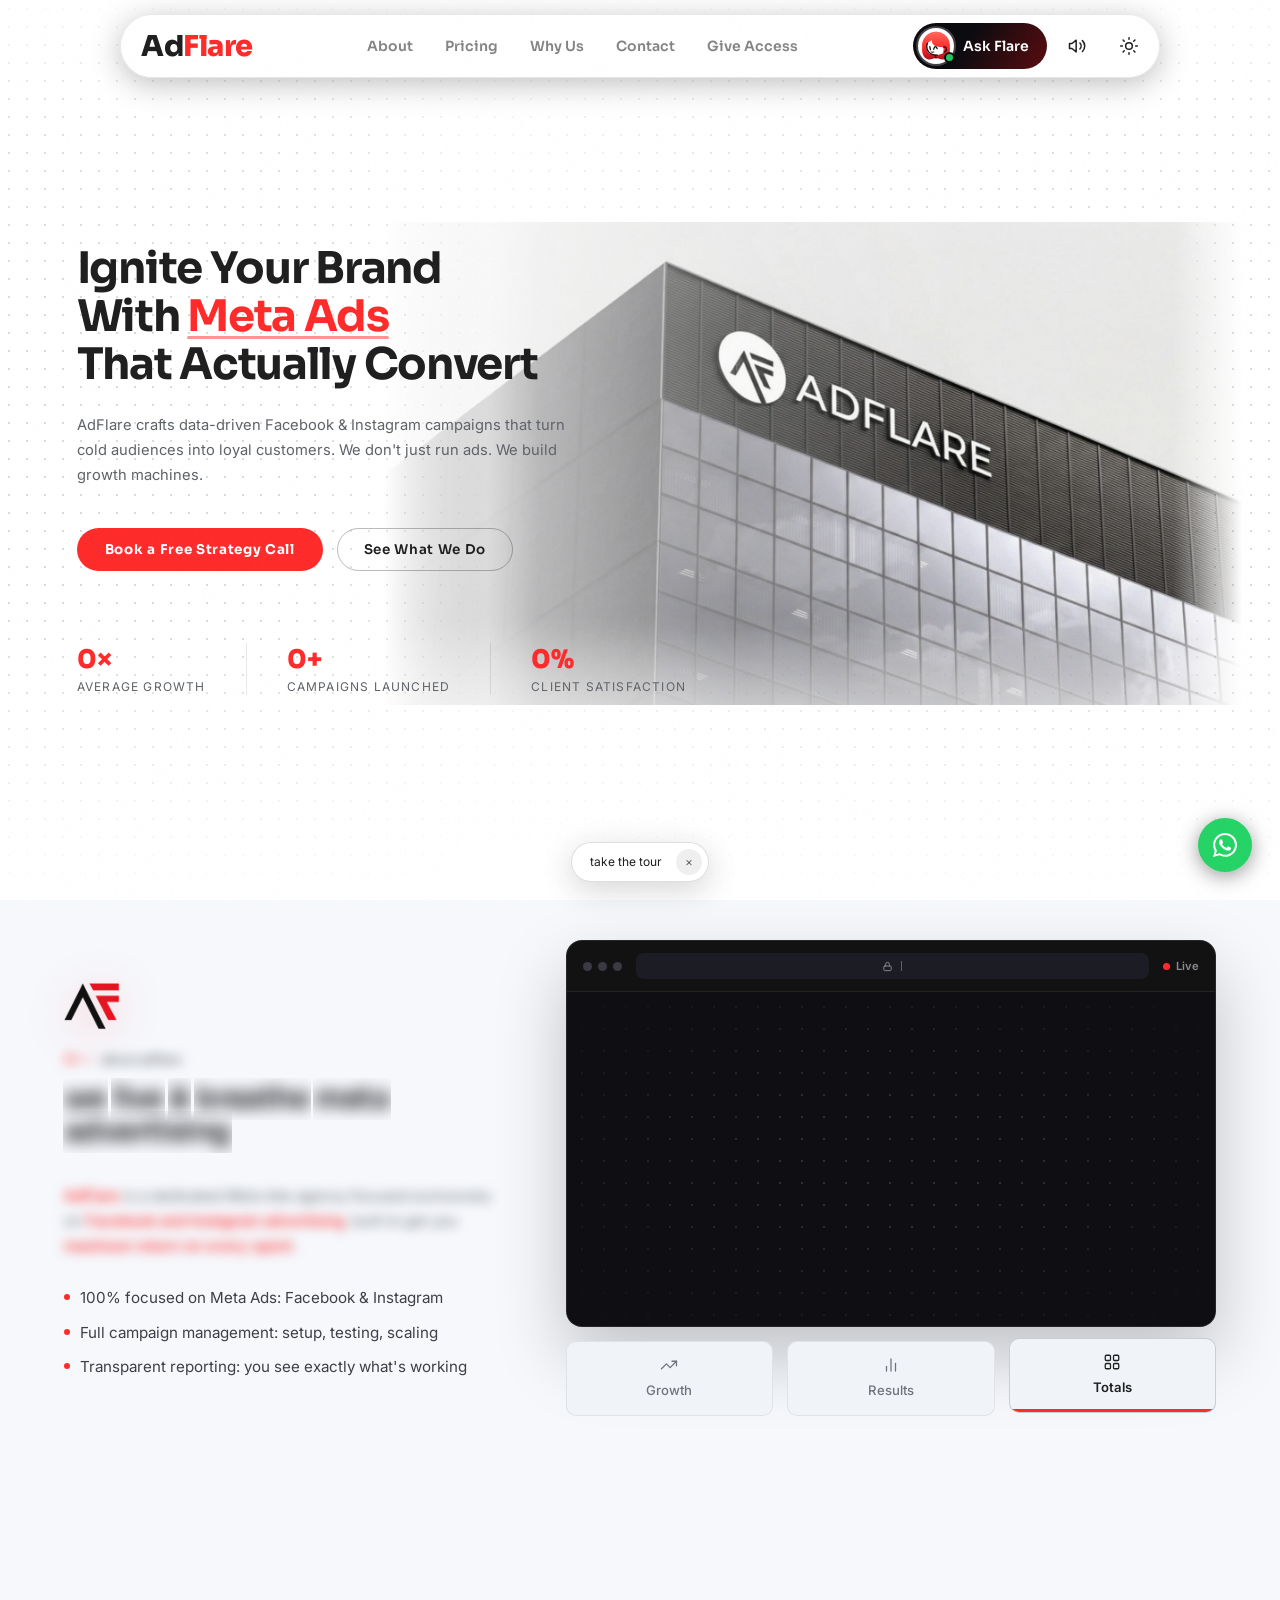
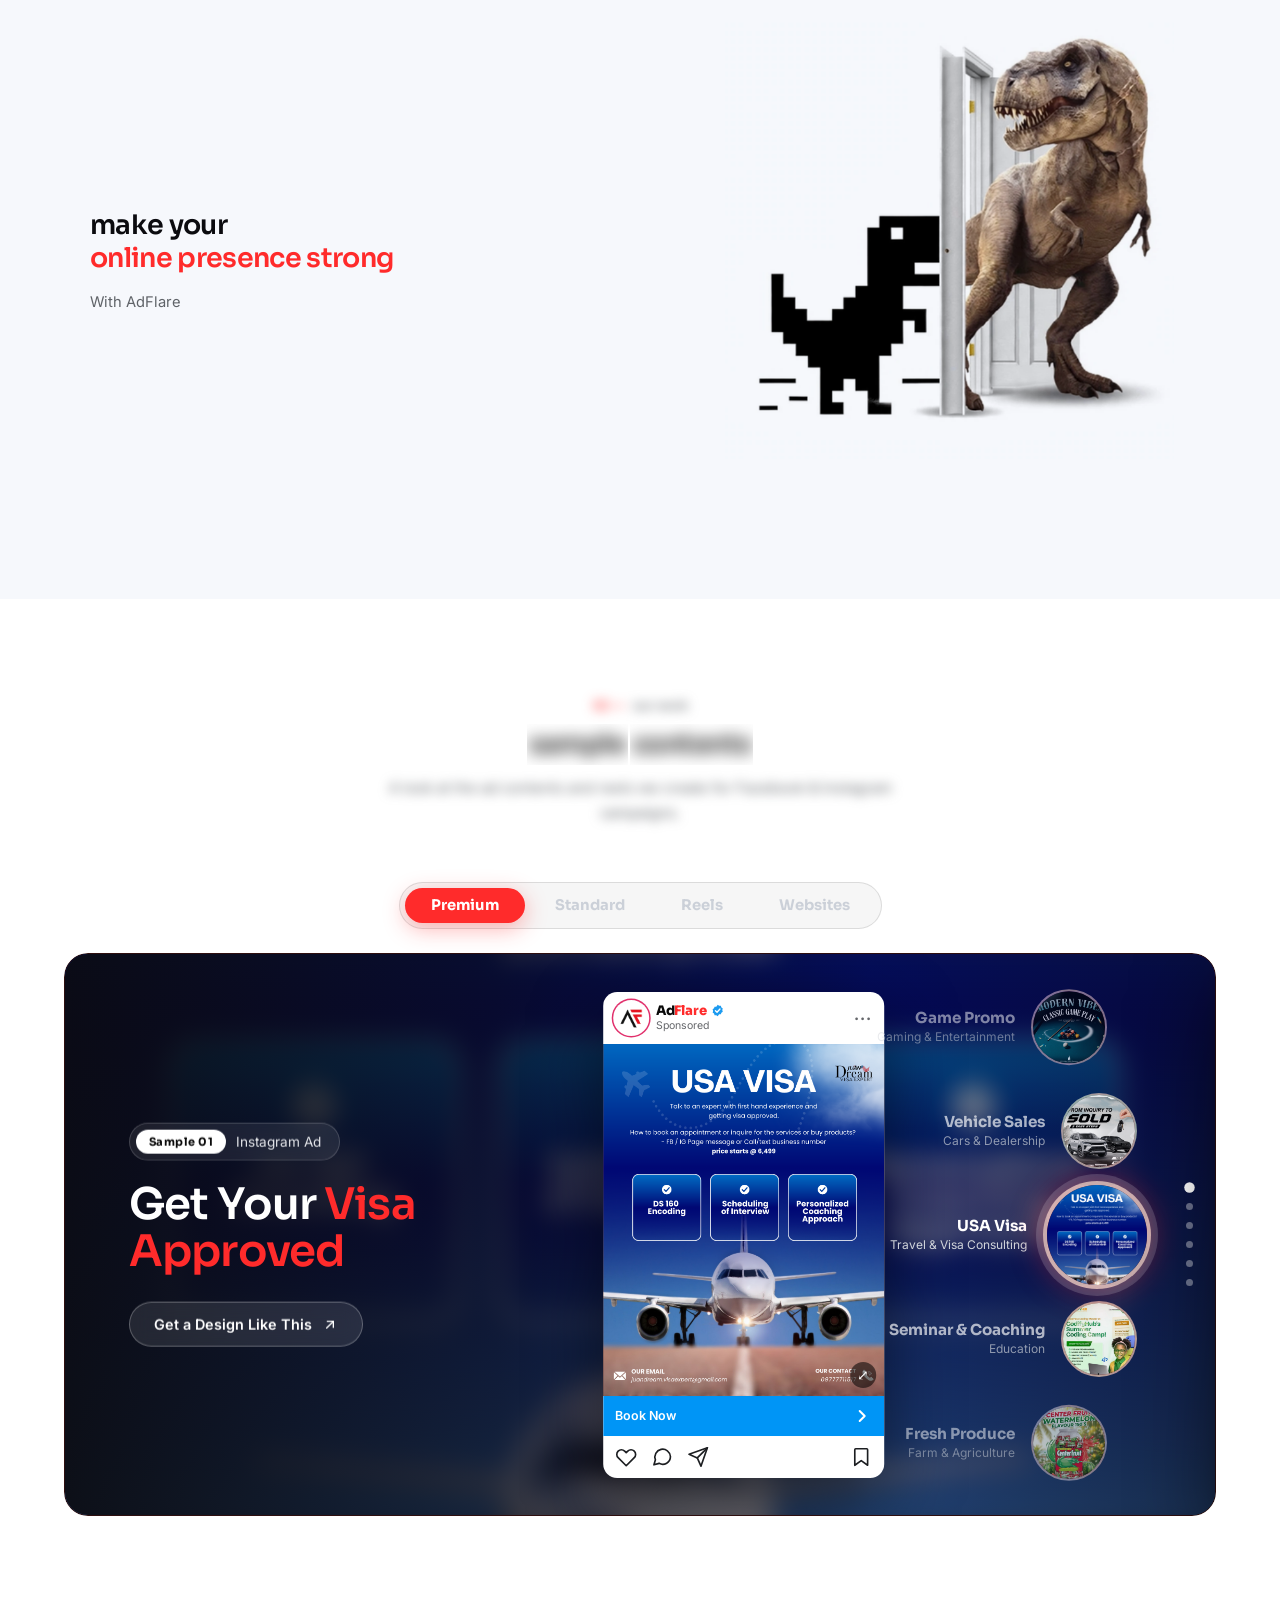
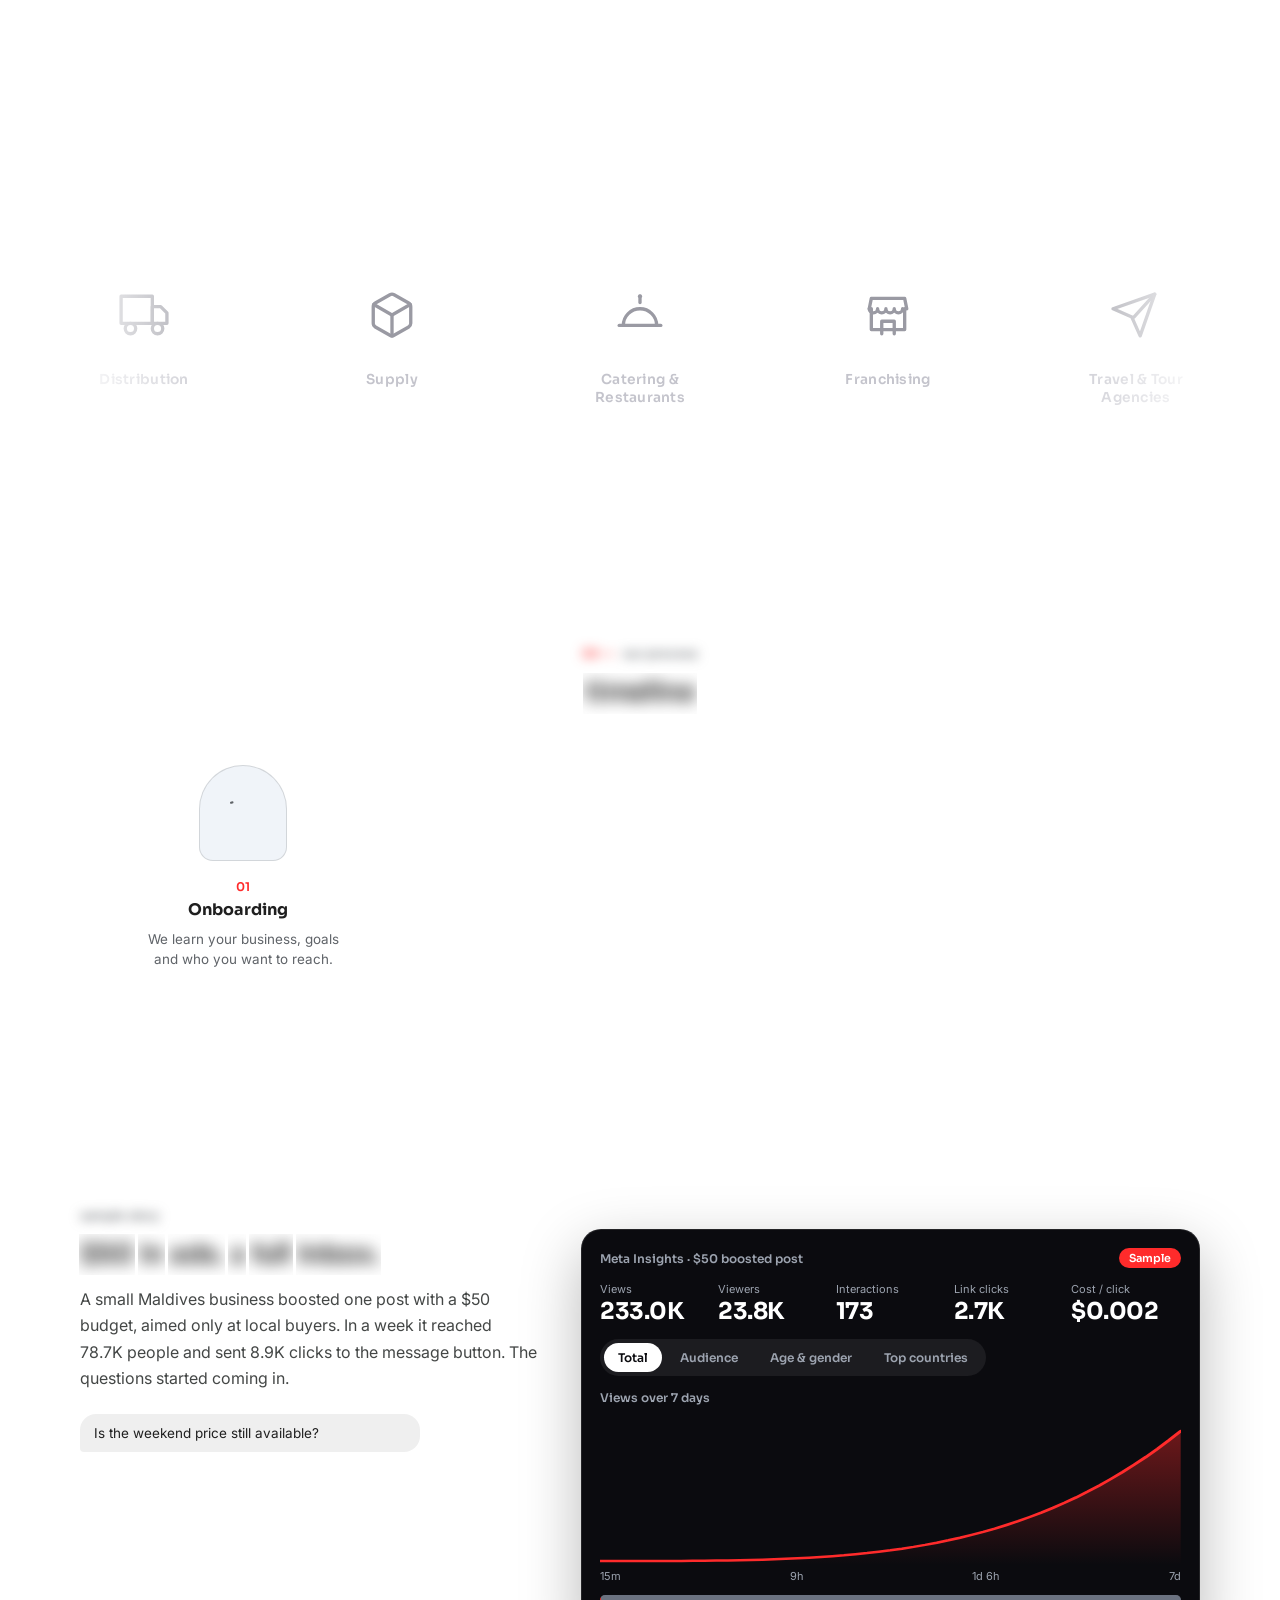
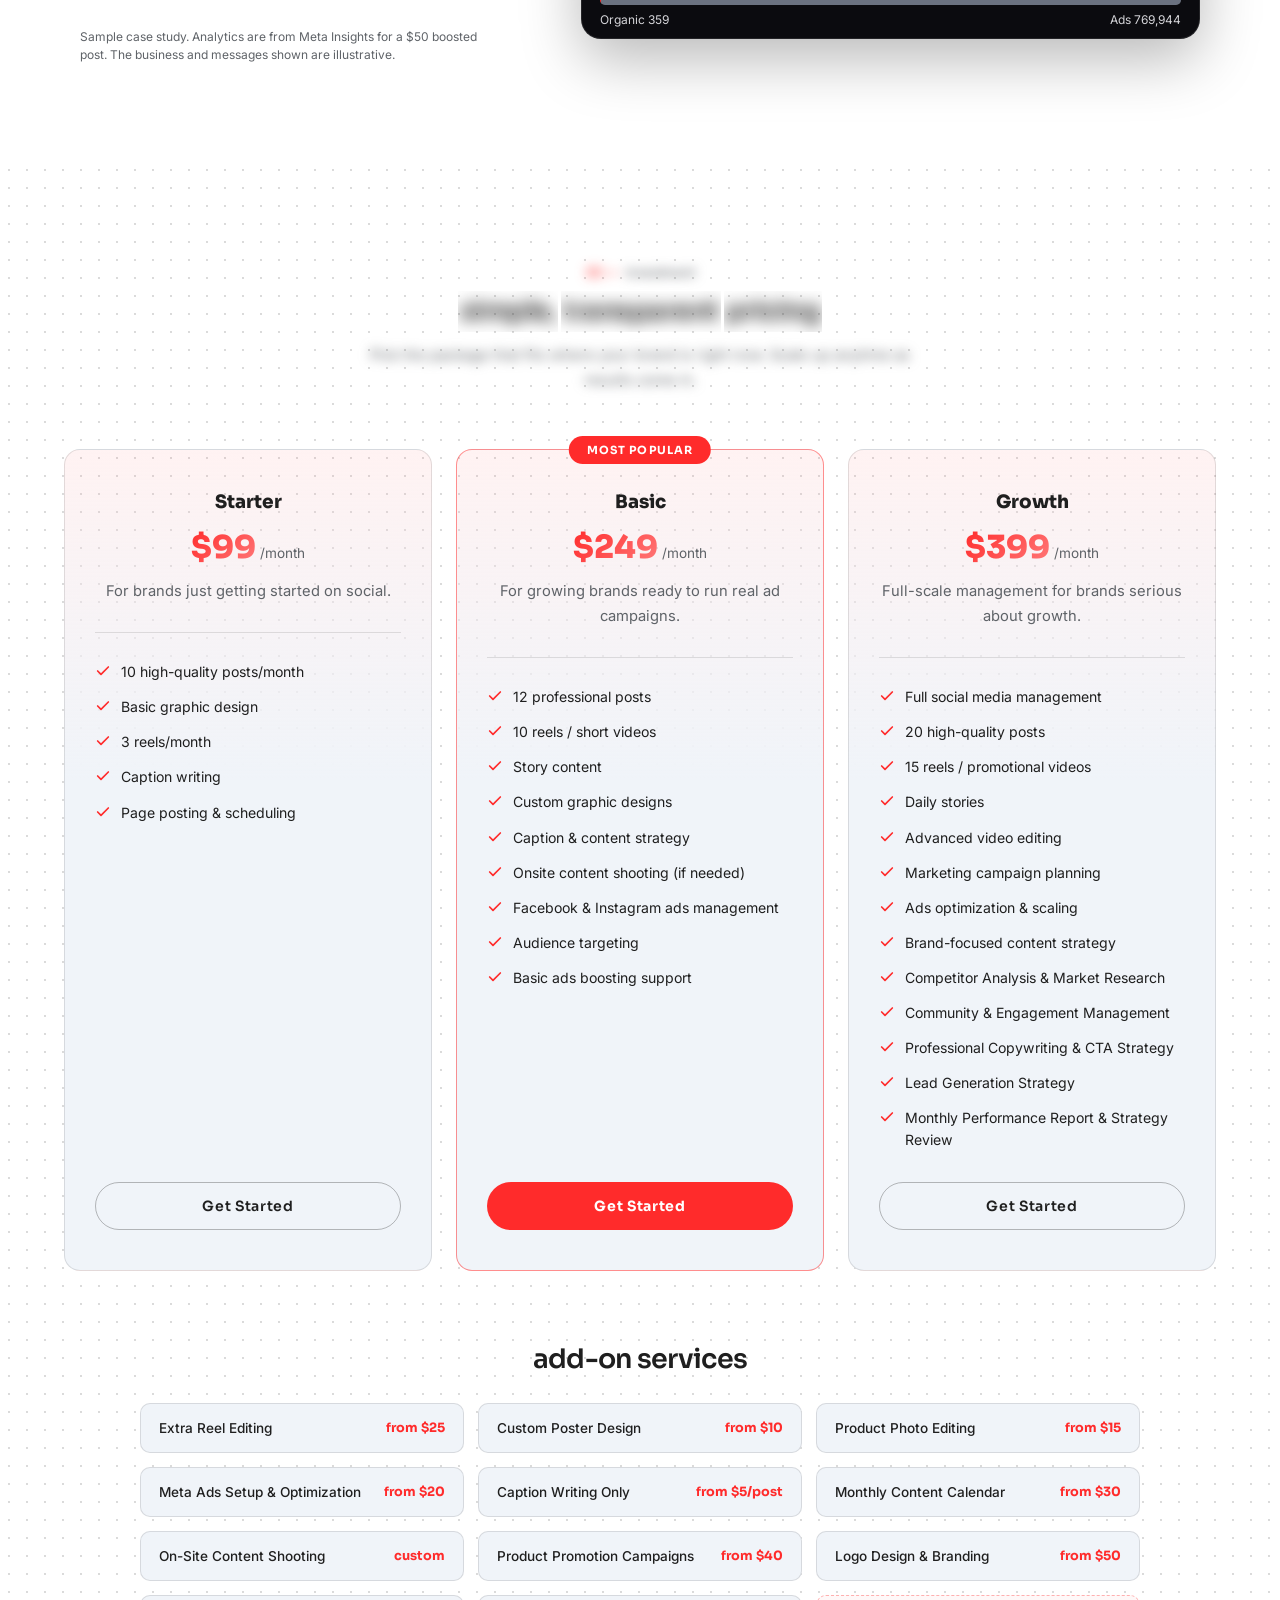
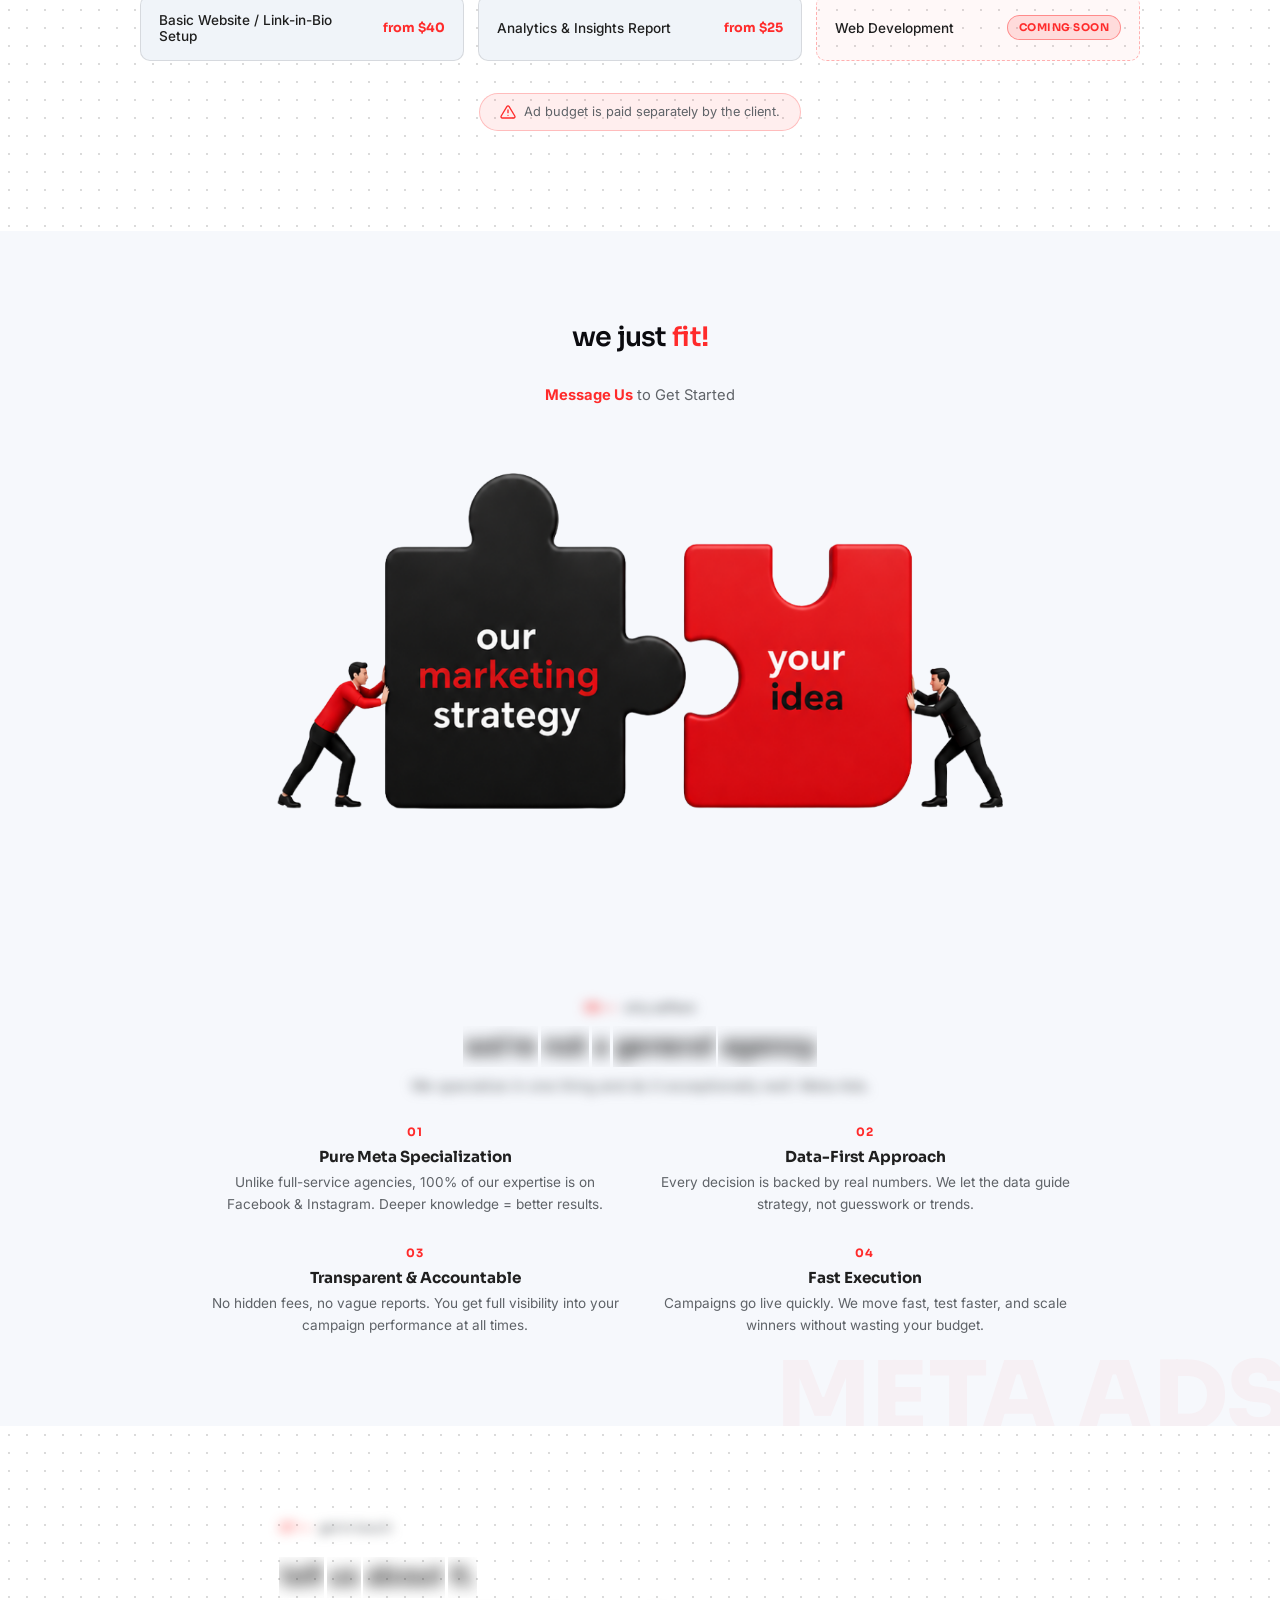
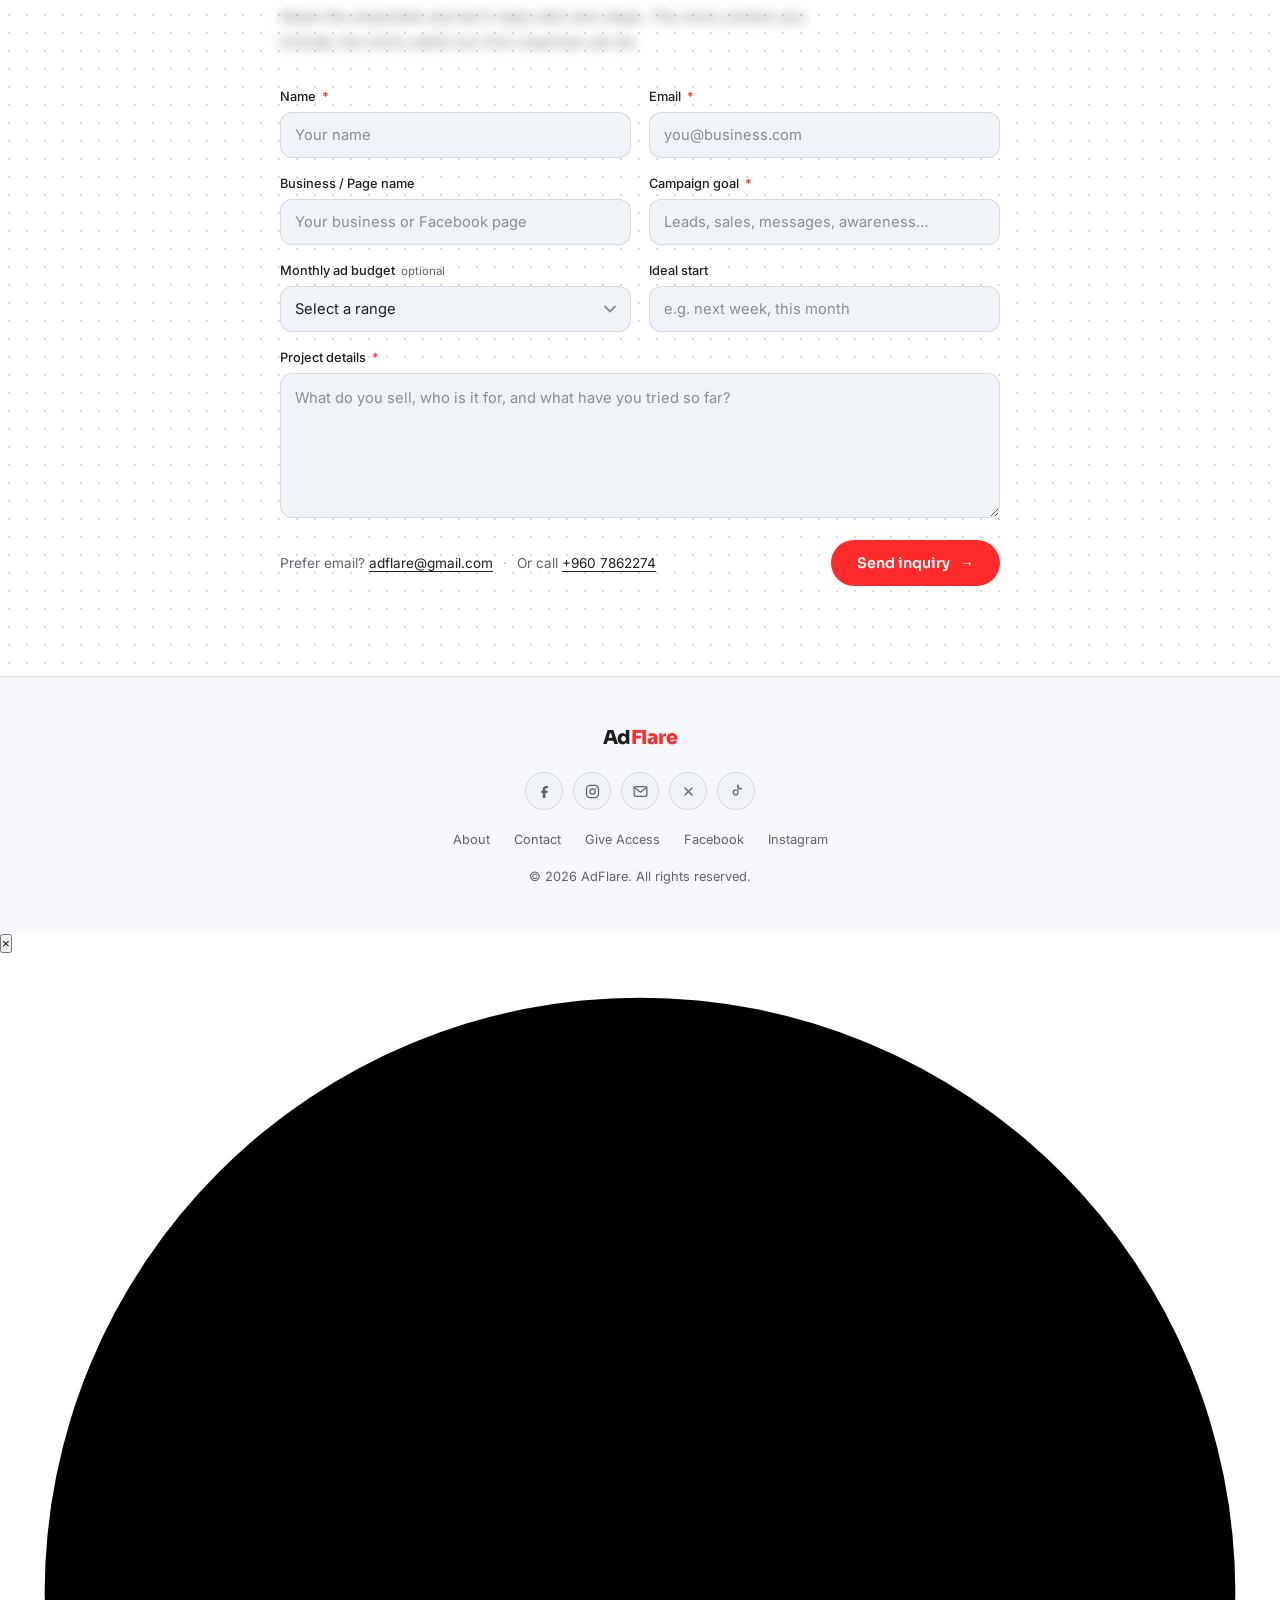
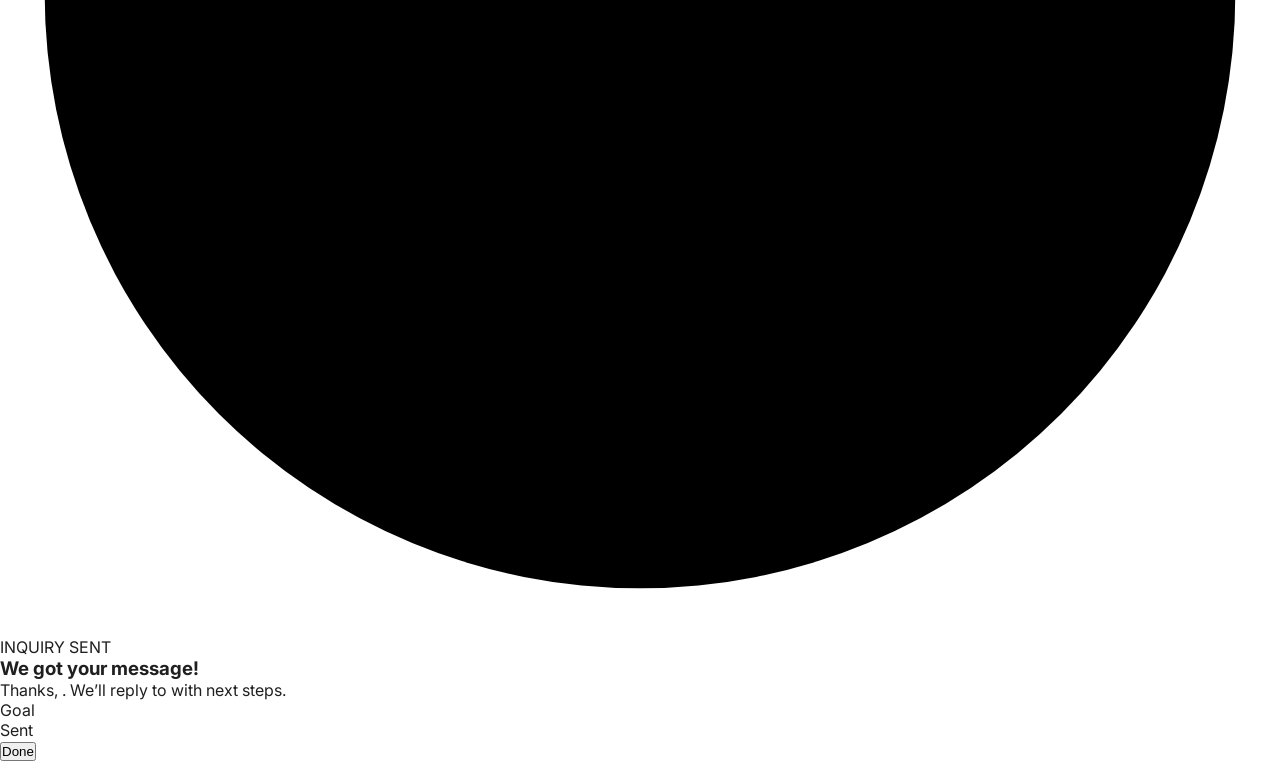
==== commit 1112ad54: "Add files via upload" ====
--- a/index.html
+++ b/index.html
@@ -57,7 +57,7 @@
       <li><a href="#pricing">Pricing</a></li>
       <li><a href="#why">Why Us</a></li>
       <li><a href="#contact">Contact</a></li>
-      <li><a href="access.html">Give Access</a></li>
+      <li><a href="access">Give Access</a></li>
     </ul>
 
     <div class="theme-wrap" id="themeWrap">
@@ -93,7 +93,7 @@
         <a href="#pricing" class="mobile-link">Pricing</a>
         <a href="#why" class="mobile-link">Why Us</a>
         <a href="#contact" class="mobile-link">Contact</a>
-        <a href="access.html" class="mobile-link">Give Access</a>
+        <a href="access" class="mobile-link">Give Access</a>
         <div class="drop-controls">
           <div class="drop-seg" role="radiogroup" aria-label="Theme">
             <button type="button" data-mode="system" role="radio" aria-checked="false" aria-label="System theme"><svg viewBox="0 0 24 24"><rect x="3" y="4" width="18" height="12" rx="2"/><path d="M8 20h8M12 16v4"/></svg></button>
@@ -1567,7 +1567,7 @@
     <div class="footer-links">
       <a href="#about">About</a>
       <a href="#contact">Contact</a>
-      <a href="access.html">Give Access</a>
+      <a href="access">Give Access</a>
       <a href="https://www.facebook.com/profile.php?id=61572123664215" target="_blank" rel="noopener">Facebook</a>
       <a href="https://www.instagram.com/ad_flaree/" target="_blank" rel="noopener">Instagram</a>
     </div>
@@ -2421,7 +2421,7 @@
     });
 
 
-    // --- Inquiry form: opens WhatsApp with the details filled in ---
+    // --- Inquiry form: validates, saves (via inquiry-sync.js) and shows the success notification ---
     (function () {
       const f = document.getElementById('inqForm');
       if (!f) return;
@@ -2459,13 +2459,6 @@
         f.querySelectorAll('[required]').forEach(el => el.classList.toggle('invalid', !el.value.trim()));
         err.hidden = ok;
         if (!ok) return;
-        const lines = ['Hi AdFlare! New inquiry:', 'Name: ' + d.name, 'Email: ' + d.email];
-        if (d.company) lines.push('Business: ' + d.company);
-        lines.push('Goal: ' + d.goal);
-        if (d.budget) lines.push('Monthly budget: ' + d.budget);
-        if (d.timeline) lines.push('Ideal start: ' + d.timeline);
-        lines.push('', d.details);
-        window.open('https://wa.me/9607862274?text=' + encodeURIComponent(lines.join('\n')), '_blank');
         showOk(d);
         f.reset();
       });
@@ -2707,7 +2700,7 @@
       <div class="inqok-badge"><svg viewBox="0 0 86 86" aria-hidden="true"><circle class="inqok-ring" cx="43" cy="43" r="40"/><path class="inqok-tick" d="M27 44l11 11 22-24"/></svg></div>
       <p class="inqok-eye">INQUIRY SENT</p>
       <h3 id="inqOkTitle">We got your message!</h3>
-      <p class="inqok-sub">Thanks, <b id="inqOkName"></b>. We&rsquo;ll reply to <b id="inqOkMail"></b> with next steps. If WhatsApp opened, tap send there to chat with us right away.</p>
+      <p class="inqok-sub">Thanks, <b id="inqOkName"></b>. We&rsquo;ll reply to <b id="inqOkMail"></b> with next steps.</p>
       <dl class="inqok-sum">
         <div><dt>Goal</dt><dd id="inqOkGoal"></dd></div>
         <div><dt>Sent</dt><dd id="inqOkTime"></dd></div>
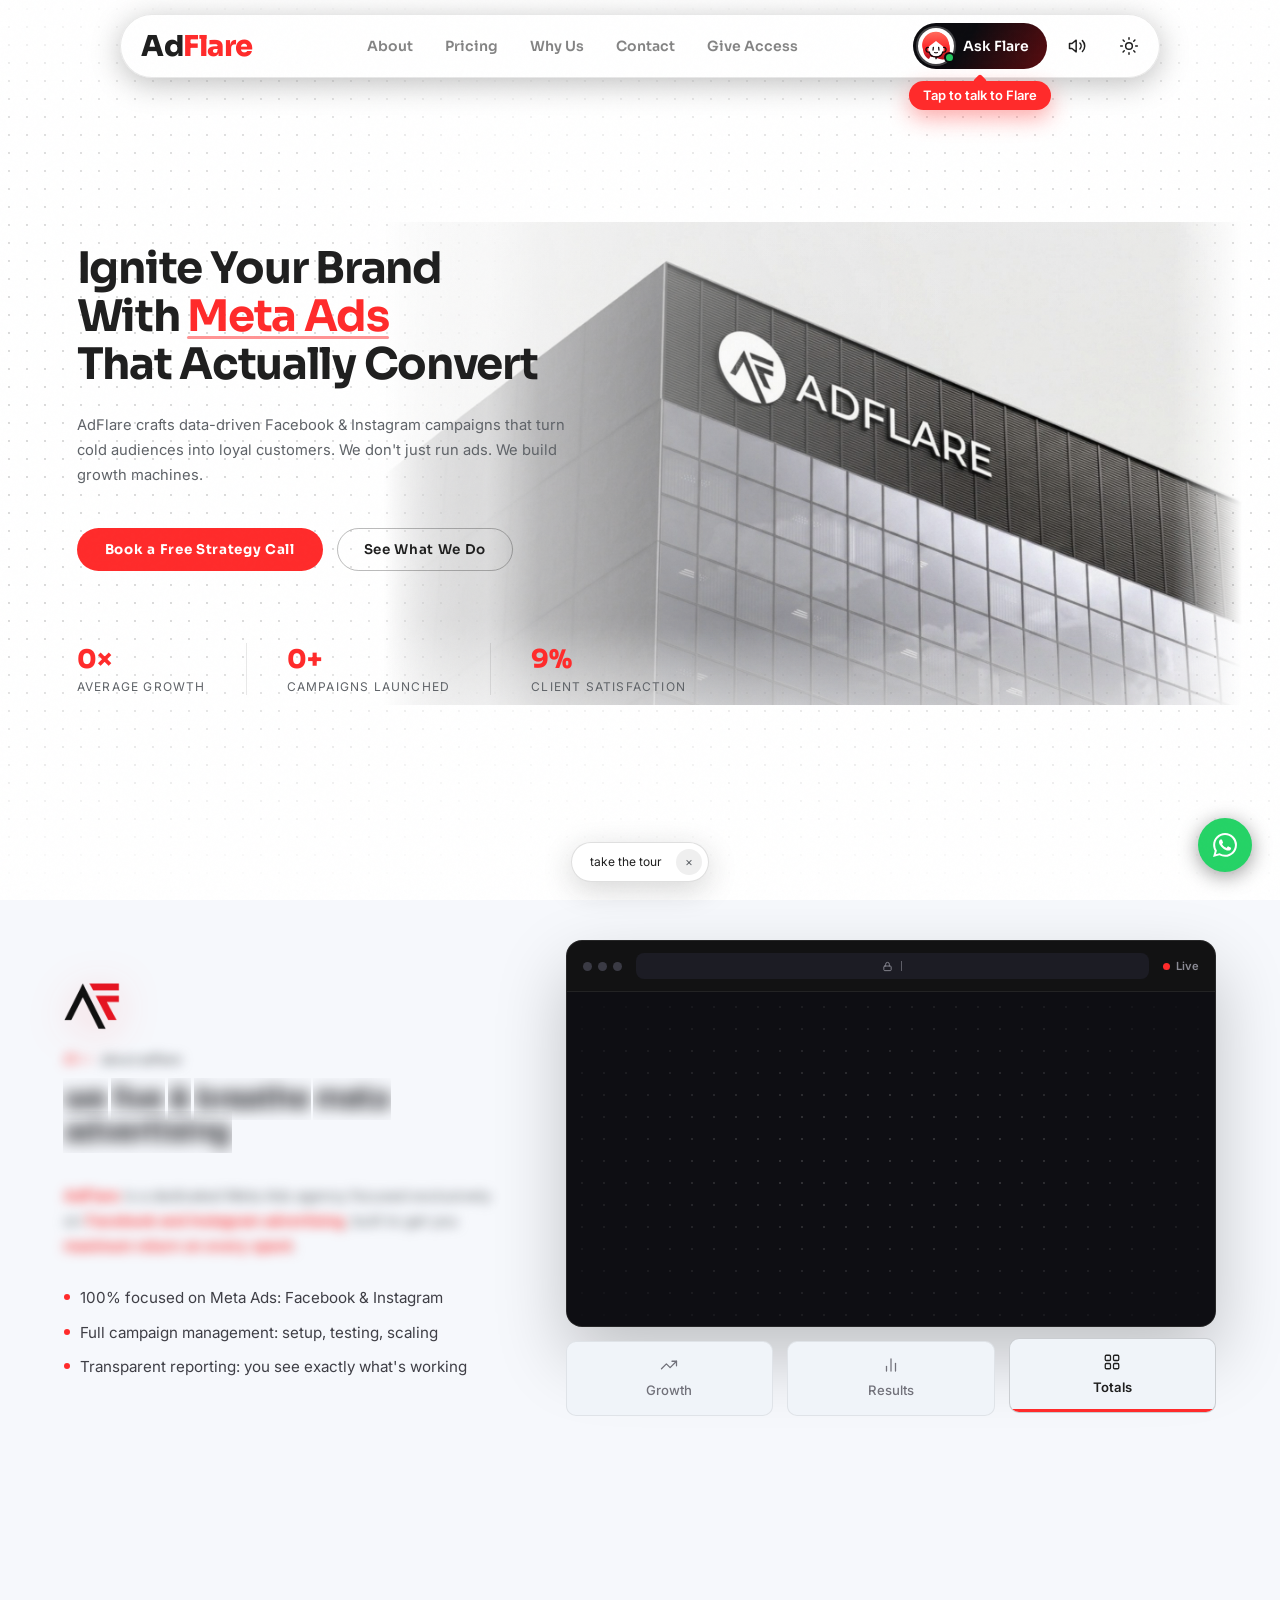
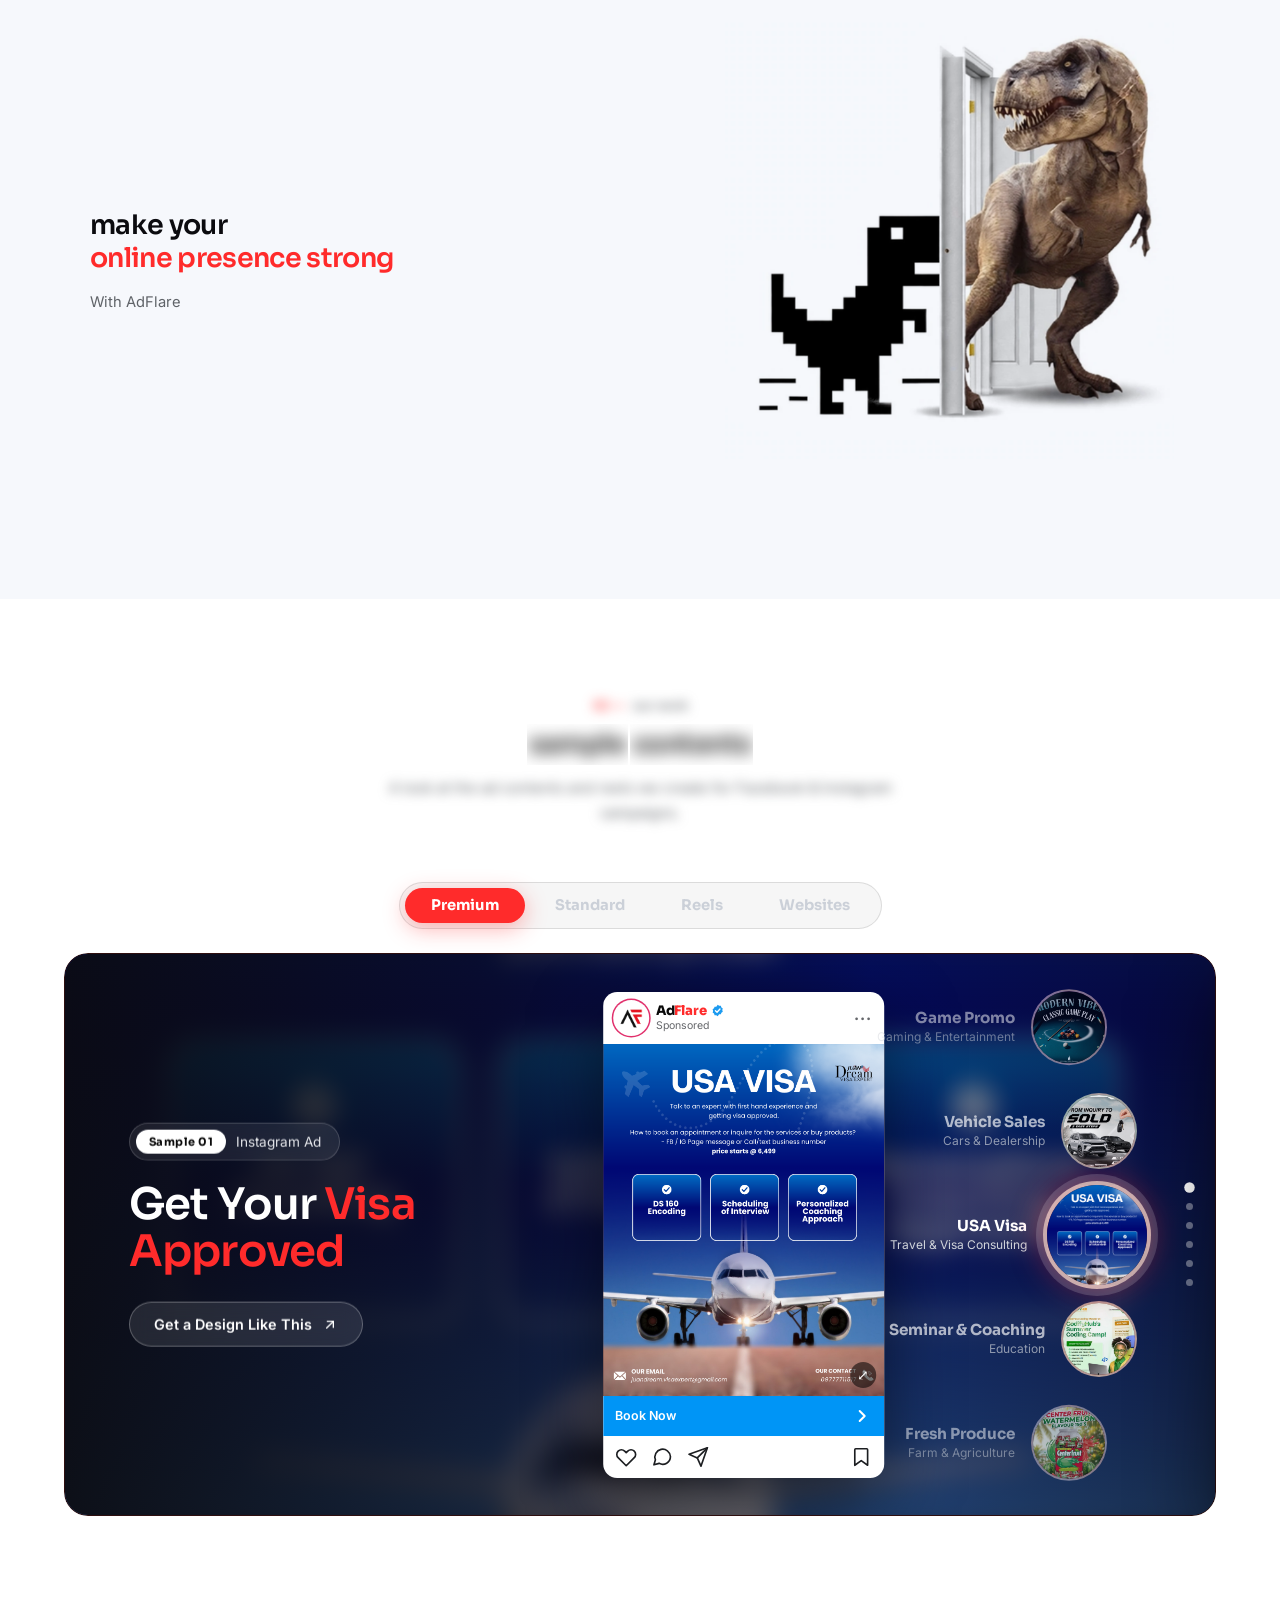
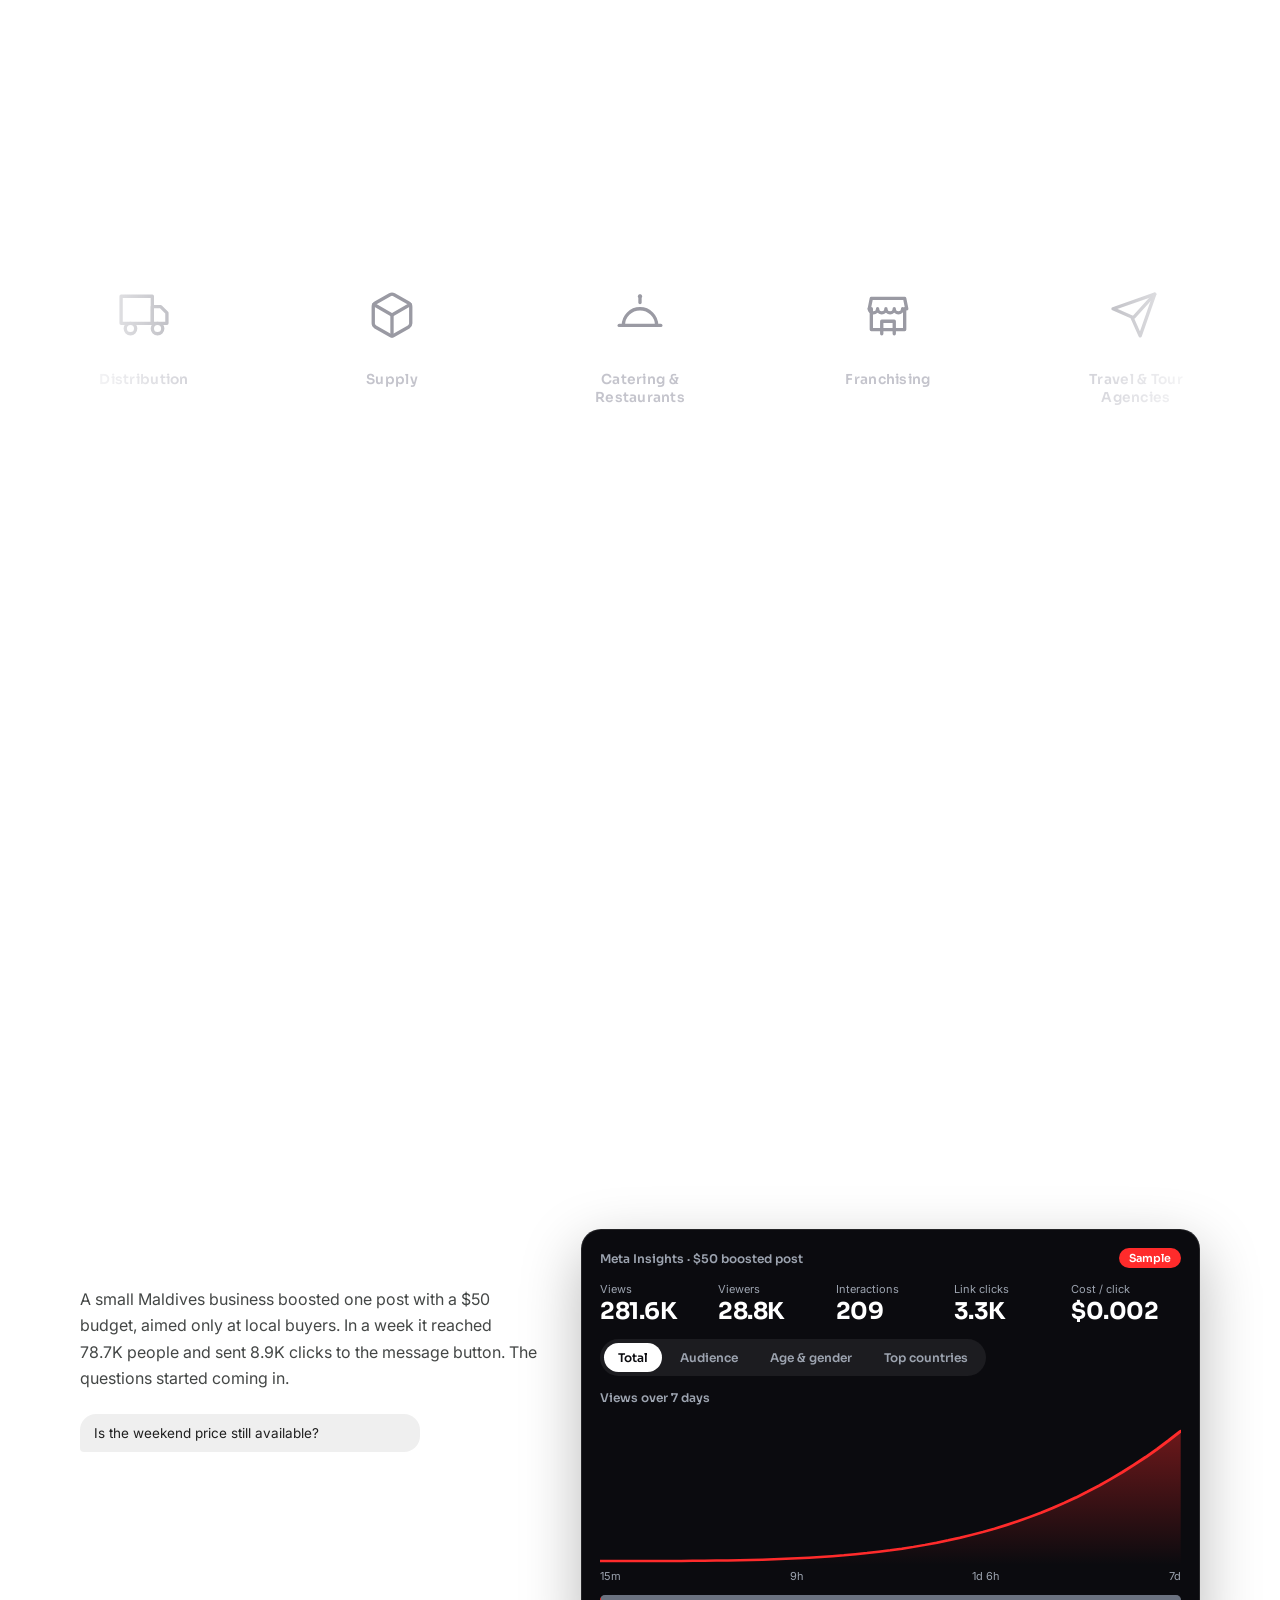
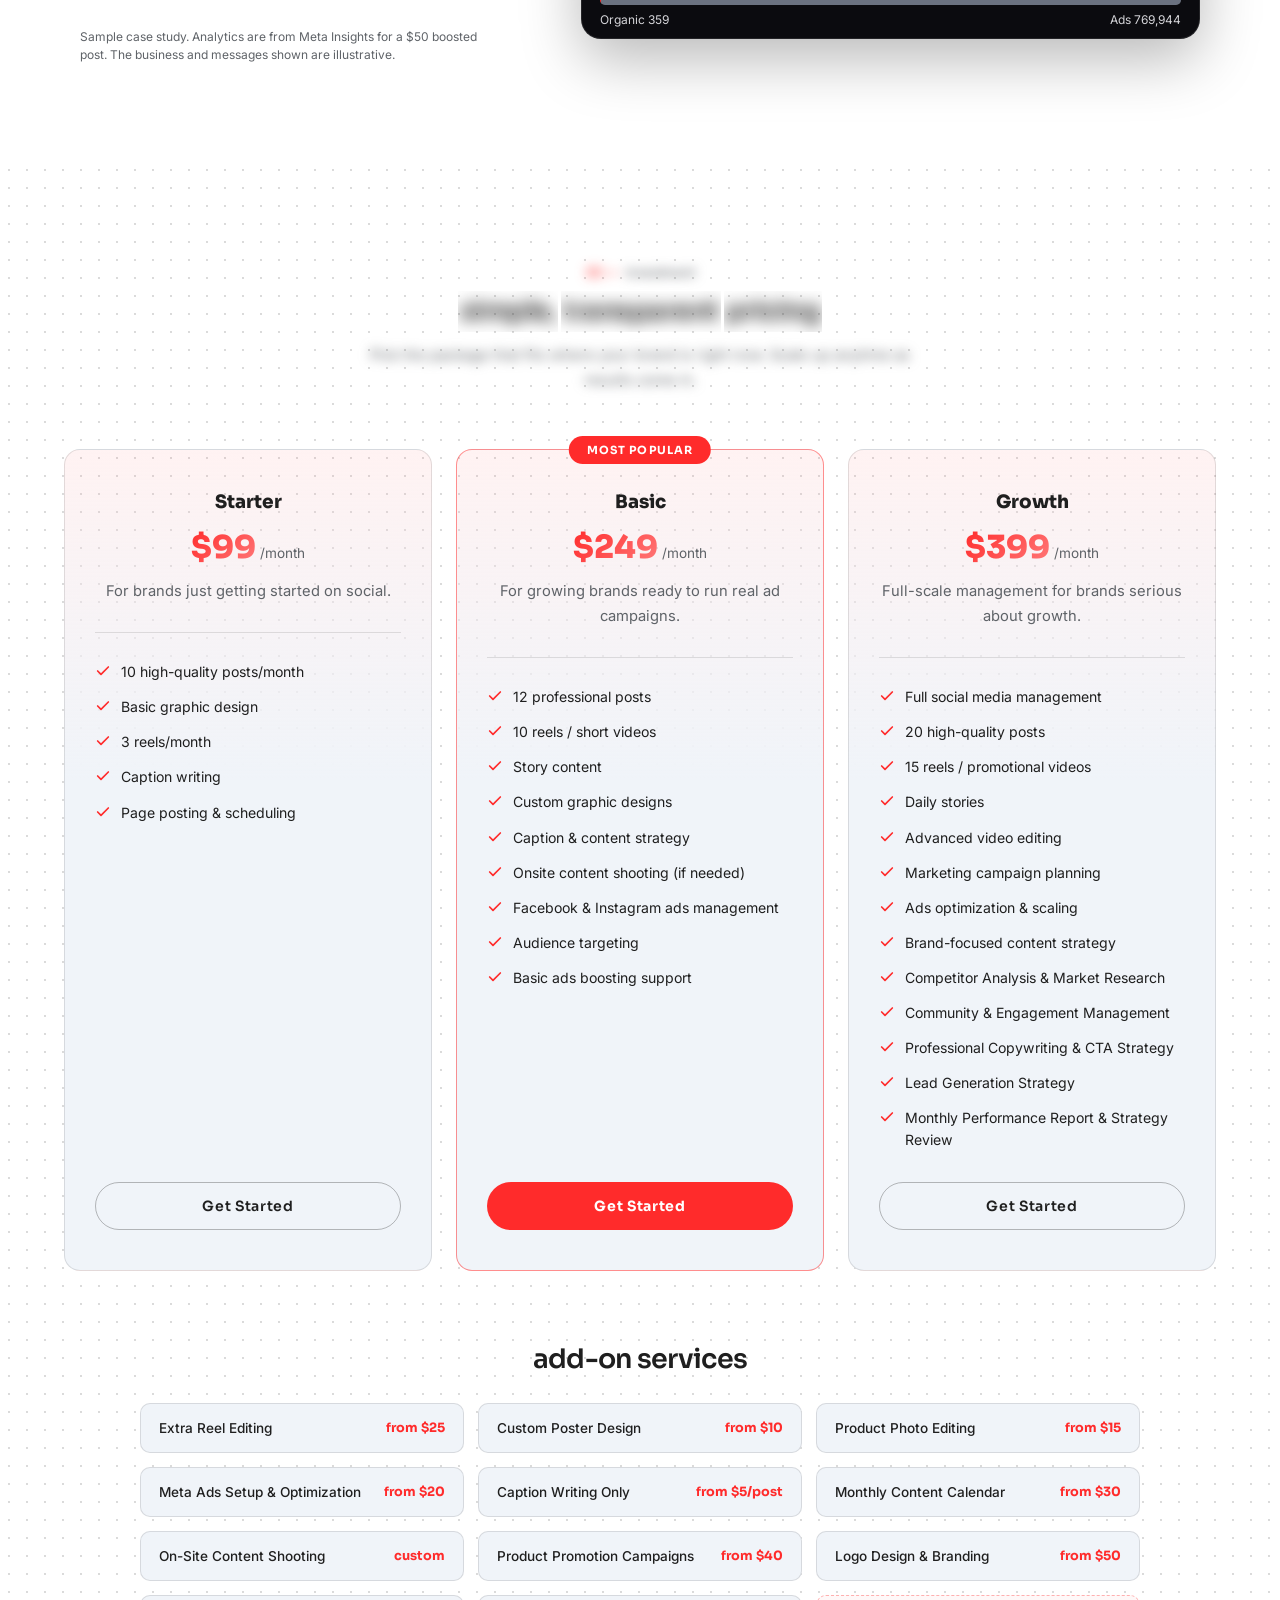
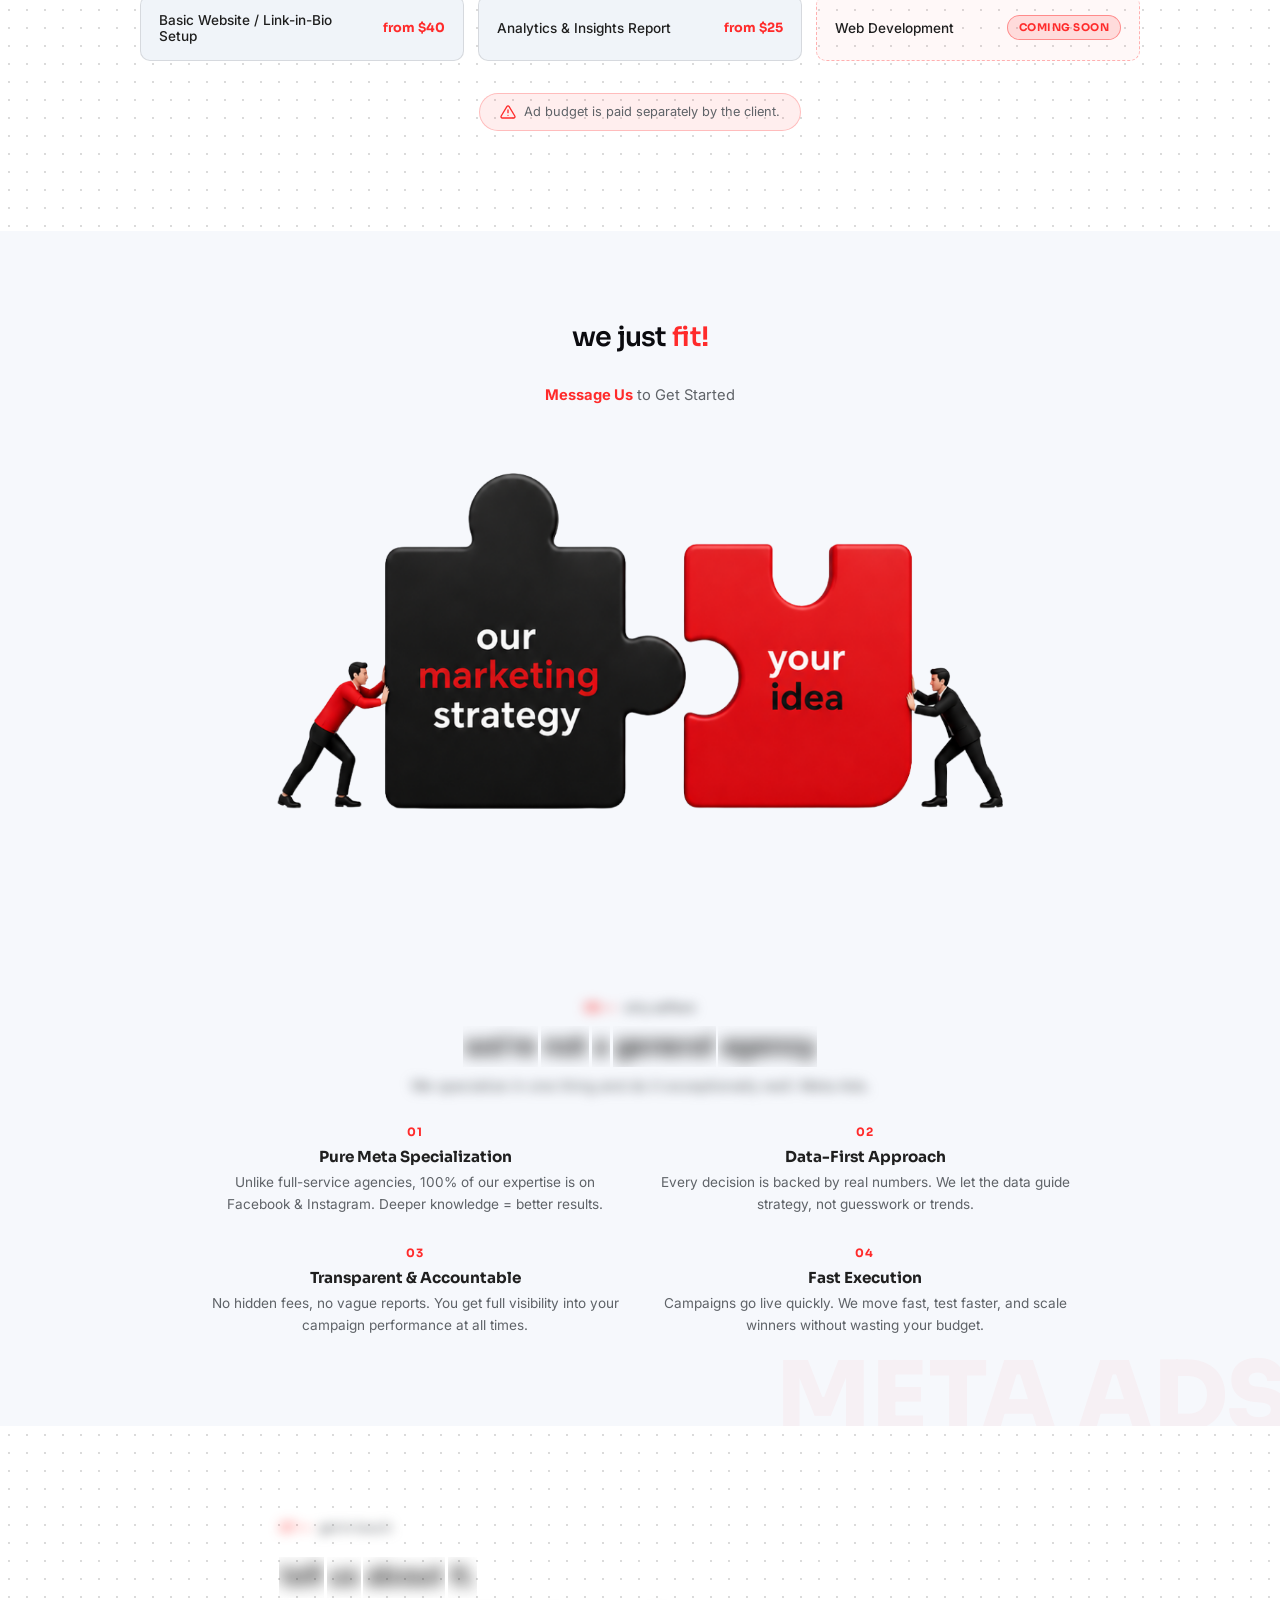
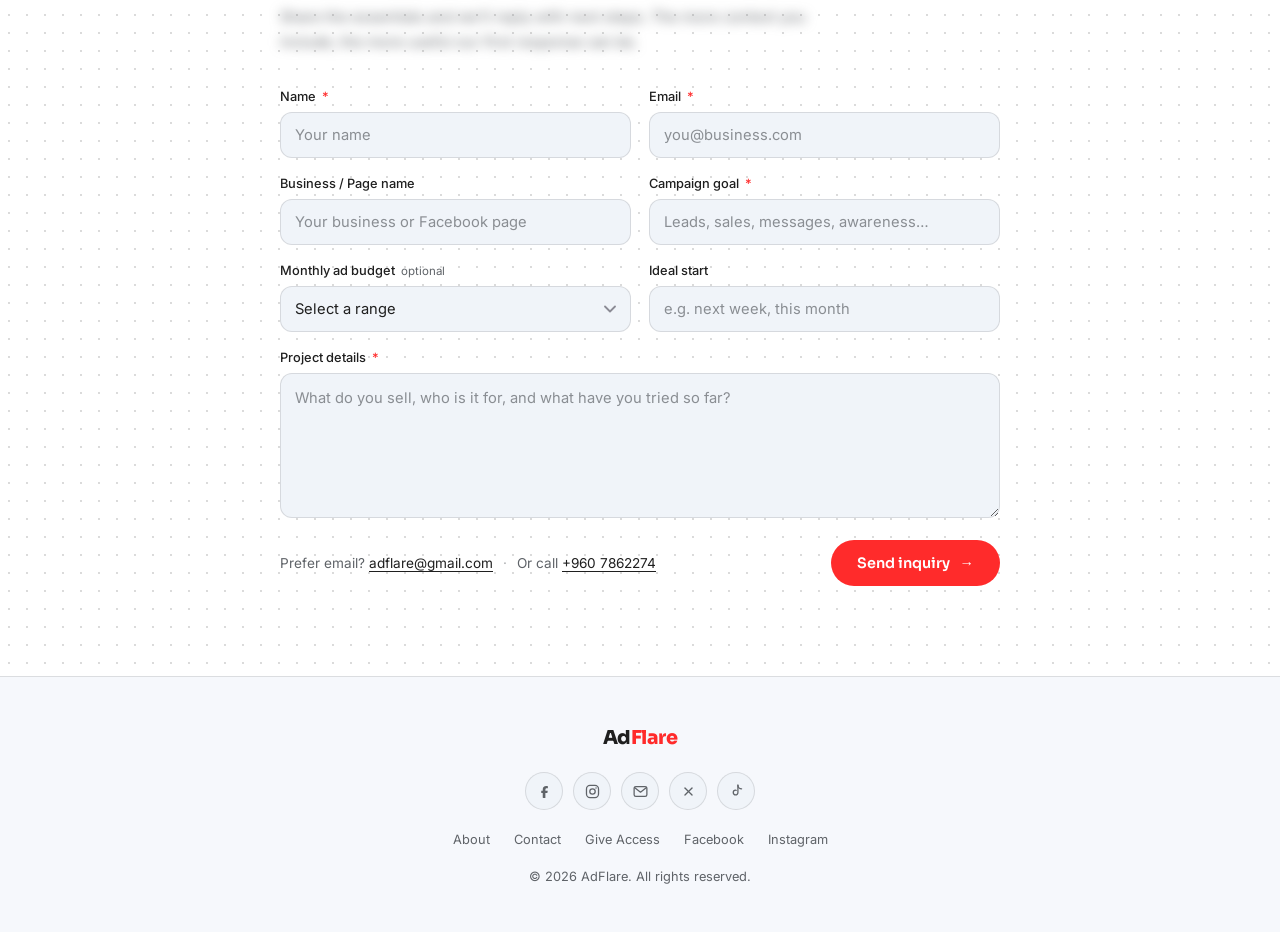
==== commit a9f8539b: "Add files via upload" ====
--- a/index.html
+++ b/index.html
@@ -24,9 +24,42 @@
       document.documentElement.setAttribute('data-theme-mode', m);
     })();
   </script>
-  <link rel="stylesheet" href="style.css" />
-  <link rel="stylesheet" href="portfolio-ui.css" />
-  <link rel="stylesheet" href="flare.css" />
+  <link rel="stylesheet" href="style.css?v=20261115" />
+  <link rel="stylesheet" href="portfolio-ui.css?v=20261115" />
+  <link rel="stylesheet" href="flare.css?v=20261115" />
+  <style id="inqok-inline">/* success popup — duplicated here so it never shows unstyled if style.css is cached/old */
+.inqok-wrap{position:fixed;inset:0;z-index:10050;display:grid;place-items:center;padding:20px;background:rgba(0,0,0,.6);-webkit-backdrop-filter:blur(8px);backdrop-filter:blur(8px);opacity:0;pointer-events:none;transition:opacity .3s}
+.inqok-wrap.show{opacity:1;pointer-events:auto}
+.inqok-card{position:relative;width:min(440px,100%);padding:38px 30px 28px;text-align:center;border:1px solid rgba(var(--fg),.14);border-radius:22px;background:var(--black);color:var(--text);box-shadow:0 30px 80px rgba(0,0,0,.45);overflow:hidden;transform:translateY(24px) scale(.94);transition:transform .5s cubic-bezier(.2,.9,.25,1.15)}
+.inqok-wrap.show .inqok-card{transform:none}
+.inqok-card::before{content:"";position:absolute;left:50%;top:-90px;width:320px;height:200px;transform:translateX(-50%);background:radial-gradient(closest-side,rgba(52,211,153,.28),transparent);pointer-events:none}
+.inqok-x{position:absolute;top:12px;right:12px;width:32px;height:32px;border:0;border-radius:50%;background:rgba(var(--fg),.08);color:var(--steel-gray);font-size:20px;line-height:1;cursor:pointer;transition:.2s}
+.inqok-x:hover{color:var(--text);transform:rotate(90deg)}
+.inqok-badge{position:relative;width:86px;height:86px;margin:0 auto 22px}
+.inqok-badge svg{width:100%;height:100%;overflow:visible}
+.inqok-ring{fill:rgba(52,211,153,.1);stroke:#34d399;stroke-width:3;stroke-dasharray:252;stroke-dashoffset:252;stroke-linecap:round;transform:rotate(-90deg);transform-origin:center}
+.inqok-tick{fill:none;stroke:#34d399;stroke-width:5;stroke-linecap:round;stroke-linejoin:round;stroke-dasharray:50;stroke-dashoffset:50}
+.inqok-wrap.show .inqok-ring{animation:inqok-draw .7s .15s cubic-bezier(.65,0,.35,1) forwards}
+.inqok-wrap.show .inqok-tick{animation:inqok-draw .45s .7s cubic-bezier(.65,0,.35,1) forwards}
+.inqok-wrap.show .inqok-badge::after{content:"";position:absolute;inset:0;border-radius:50%;border:2px solid #34d399;animation:inqok-pulse 1.2s .9s ease-out forwards;opacity:0}
+@keyframes inqok-draw{to{stroke-dashoffset:0}}
+@keyframes inqok-pulse{0%{opacity:.7;transform:scale(1)}100%{opacity:0;transform:scale(1.9)}}
+.inqok-eye{font:500 11px/1 'Inter',sans-serif;letter-spacing:.14em;color:#34d399;margin:0 0 10px}
+.inqok-card h3{font:600 25px/1.2 'Sora',sans-serif;margin:0 0 10px;letter-spacing:-.01em;color:var(--text)}
+.inqok-sub{margin:0 auto;max-width:350px;font:400 14px/1.55 'Inter',sans-serif;color:var(--steel-gray)}
+.inqok-sub b{color:var(--text);font-weight:600;word-break:break-word}
+.inqok-sum{margin:22px 0 0;padding:14px 16px;text-align:left;border:1px solid rgba(var(--fg),.1);border-radius:14px;background:rgba(var(--fg),.04);font:400 13px 'Inter',sans-serif;display:grid;gap:8px}
+.inqok-sum div{display:flex;justify-content:space-between;gap:16px}
+.inqok-sum dt{font-size:11px;letter-spacing:.06em;text-transform:uppercase;color:var(--steel-gray);flex:none}
+.inqok-sum dd{margin:0;text-align:right;color:var(--text);overflow:hidden;text-overflow:ellipsis;white-space:nowrap;min-width:0}
+.inqok-btn{margin-top:22px;width:100%;font:600 14px 'Inter',sans-serif;background:var(--primary-red);color:#fff;border:0;border-radius:999px;padding:13px 20px;cursor:pointer;transition:opacity .2s,transform .2s}
+.inqok-btn:hover{opacity:.9}.inqok-btn:active{transform:scale(.98)}
+.inqok-btn:focus-visible,.inqok-x:focus-visible{outline:2px solid var(--primary-red);outline-offset:2px}
+.inqok-bar{position:absolute;left:0;bottom:0;height:3px;width:100%;background:#34d399;transform-origin:left;transform:scaleX(0)}
+.inqok-wrap.show .inqok-bar{animation:inqok-bar 9s linear forwards}
+@keyframes inqok-bar{from{transform:scaleX(1)}to{transform:scaleX(0)}}
+@media(prefers-reduced-motion:reduce){.inqok-card,.inqok-wrap{transition:none}.inqok-ring,.inqok-tick{animation:none!important;stroke-dashoffset:0}.inqok-bar,.inqok-badge::after{display:none}}
+  </style>
 </head>
 <body>
 
@@ -2426,16 +2459,18 @@
       const f = document.getElementById('inqForm');
       if (!f) return;
       const err = document.getElementById('inqError');
-      const ok = document.getElementById('inqOk');
+      let ok = document.getElementById('inqOk');   // popup markup sits after this script, so it is re-looked-up on use
       let okT, okFocus;
+      const getOk = () => (ok = ok || document.getElementById('inqOk'));
       function closeOk() {
+        if (!getOk()) return;
         clearTimeout(okT); ok.classList.remove('show'); ok.setAttribute('aria-hidden', 'true');
         document.removeEventListener('keydown', okKey);
         if (okFocus && okFocus.focus) okFocus.focus();
       }
       function okKey(e) { if (e.key === 'Escape') closeOk(); }
       function showOk(d) {
-        if (!ok) return;
+        if (!getOk()) return;
         okFocus = document.activeElement;
         document.getElementById('inqOkName').textContent = d.name.trim().split(' ')[0] || d.name.trim();
         document.getElementById('inqOkMail').textContent = d.email.trim();
@@ -2447,11 +2482,13 @@
         setTimeout(() => document.getElementById('inqOkDone').focus(), 350);
         clearTimeout(okT); okT = setTimeout(closeOk, 9000);
       }
-      if (ok) {
+      function bindOk() {
+        if (!getOk()) return;
         document.getElementById('inqOkX').addEventListener('click', closeOk);
         document.getElementById('inqOkDone').addEventListener('click', closeOk);
         ok.addEventListener('click', (e) => { if (e.target === ok) closeOk(); });
       }
+      if (document.readyState === 'loading') document.addEventListener('DOMContentLoaded', bindOk); else bindOk();
       f.addEventListener('submit', (e) => {
         e.preventDefault();
         const d = Object.fromEntries(new FormData(f).entries());
--- a/style.css
+++ b/style.css
@@ -4216,3 +4216,36 @@
   .drop-sfx { width: 38px; height: 38px; flex: none; }
   .drop-controls .mobile-nav-cta { margin: 0 !important; padding: 10px 18px !important; font-size: .78rem !important; white-space: nowrap; flex: none; opacity: 1; transform: none; }
 }
+
+/* ===== inquiry success popup ===== */
+.inqok-wrap{position:fixed;inset:0;z-index:10050;display:grid;place-items:center;padding:20px;background:rgba(0,0,0,.6);-webkit-backdrop-filter:blur(8px);backdrop-filter:blur(8px);opacity:0;pointer-events:none;transition:opacity .3s}
+.inqok-wrap.show{opacity:1;pointer-events:auto}
+.inqok-card{position:relative;width:min(440px,100%);padding:38px 30px 28px;text-align:center;border:1px solid rgba(var(--fg),.14);border-radius:22px;background:var(--black);color:var(--text);box-shadow:0 30px 80px rgba(0,0,0,.45);overflow:hidden;transform:translateY(24px) scale(.94);transition:transform .5s cubic-bezier(.2,.9,.25,1.15)}
+.inqok-wrap.show .inqok-card{transform:none}
+.inqok-card::before{content:"";position:absolute;left:50%;top:-90px;width:320px;height:200px;transform:translateX(-50%);background:radial-gradient(closest-side,rgba(52,211,153,.28),transparent);pointer-events:none}
+.inqok-x{position:absolute;top:12px;right:12px;width:32px;height:32px;border:0;border-radius:50%;background:rgba(var(--fg),.08);color:var(--steel-gray);font-size:20px;line-height:1;cursor:pointer;transition:.2s}
+.inqok-x:hover{color:var(--text);transform:rotate(90deg)}
+.inqok-badge{position:relative;width:86px;height:86px;margin:0 auto 22px}
+.inqok-badge svg{width:100%;height:100%;overflow:visible}
+.inqok-ring{fill:rgba(52,211,153,.1);stroke:#34d399;stroke-width:3;stroke-dasharray:252;stroke-dashoffset:252;stroke-linecap:round;transform:rotate(-90deg);transform-origin:center}
+.inqok-tick{fill:none;stroke:#34d399;stroke-width:5;stroke-linecap:round;stroke-linejoin:round;stroke-dasharray:50;stroke-dashoffset:50}
+.inqok-wrap.show .inqok-ring{animation:inqok-draw .7s .15s cubic-bezier(.65,0,.35,1) forwards}
+.inqok-wrap.show .inqok-tick{animation:inqok-draw .45s .7s cubic-bezier(.65,0,.35,1) forwards}
+.inqok-wrap.show .inqok-badge::after{content:"";position:absolute;inset:0;border-radius:50%;border:2px solid #34d399;animation:inqok-pulse 1.2s .9s ease-out forwards;opacity:0}
+@keyframes inqok-draw{to{stroke-dashoffset:0}}
+@keyframes inqok-pulse{0%{opacity:.7;transform:scale(1)}100%{opacity:0;transform:scale(1.9)}}
+.inqok-eye{font:500 11px/1 'Inter',sans-serif;letter-spacing:.14em;color:#34d399;margin:0 0 10px}
+.inqok-card h3{font:600 25px/1.2 'Sora',sans-serif;margin:0 0 10px;letter-spacing:-.01em;color:var(--text)}
+.inqok-sub{margin:0 auto;max-width:350px;font:400 14px/1.55 'Inter',sans-serif;color:var(--steel-gray)}
+.inqok-sub b{color:var(--text);font-weight:600;word-break:break-word}
+.inqok-sum{margin:22px 0 0;padding:14px 16px;text-align:left;border:1px solid rgba(var(--fg),.1);border-radius:14px;background:rgba(var(--fg),.04);font:400 13px 'Inter',sans-serif;display:grid;gap:8px}
+.inqok-sum div{display:flex;justify-content:space-between;gap:16px}
+.inqok-sum dt{font-size:11px;letter-spacing:.06em;text-transform:uppercase;color:var(--steel-gray);flex:none}
+.inqok-sum dd{margin:0;text-align:right;color:var(--text);overflow:hidden;text-overflow:ellipsis;white-space:nowrap;min-width:0}
+.inqok-btn{margin-top:22px;width:100%;font:600 14px 'Inter',sans-serif;background:var(--primary-red);color:#fff;border:0;border-radius:999px;padding:13px 20px;cursor:pointer;transition:opacity .2s,transform .2s}
+.inqok-btn:hover{opacity:.9}.inqok-btn:active{transform:scale(.98)}
+.inqok-btn:focus-visible,.inqok-x:focus-visible{outline:2px solid var(--primary-red);outline-offset:2px}
+.inqok-bar{position:absolute;left:0;bottom:0;height:3px;width:100%;background:#34d399;transform-origin:left;transform:scaleX(0)}
+.inqok-wrap.show .inqok-bar{animation:inqok-bar 9s linear forwards}
+@keyframes inqok-bar{from{transform:scaleX(1)}to{transform:scaleX(0)}}
+@media(prefers-reduced-motion:reduce){.inqok-card,.inqok-wrap{transition:none}.inqok-ring,.inqok-tick{animation:none!important;stroke-dashoffset:0}.inqok-bar,.inqok-badge::after{display:none}}
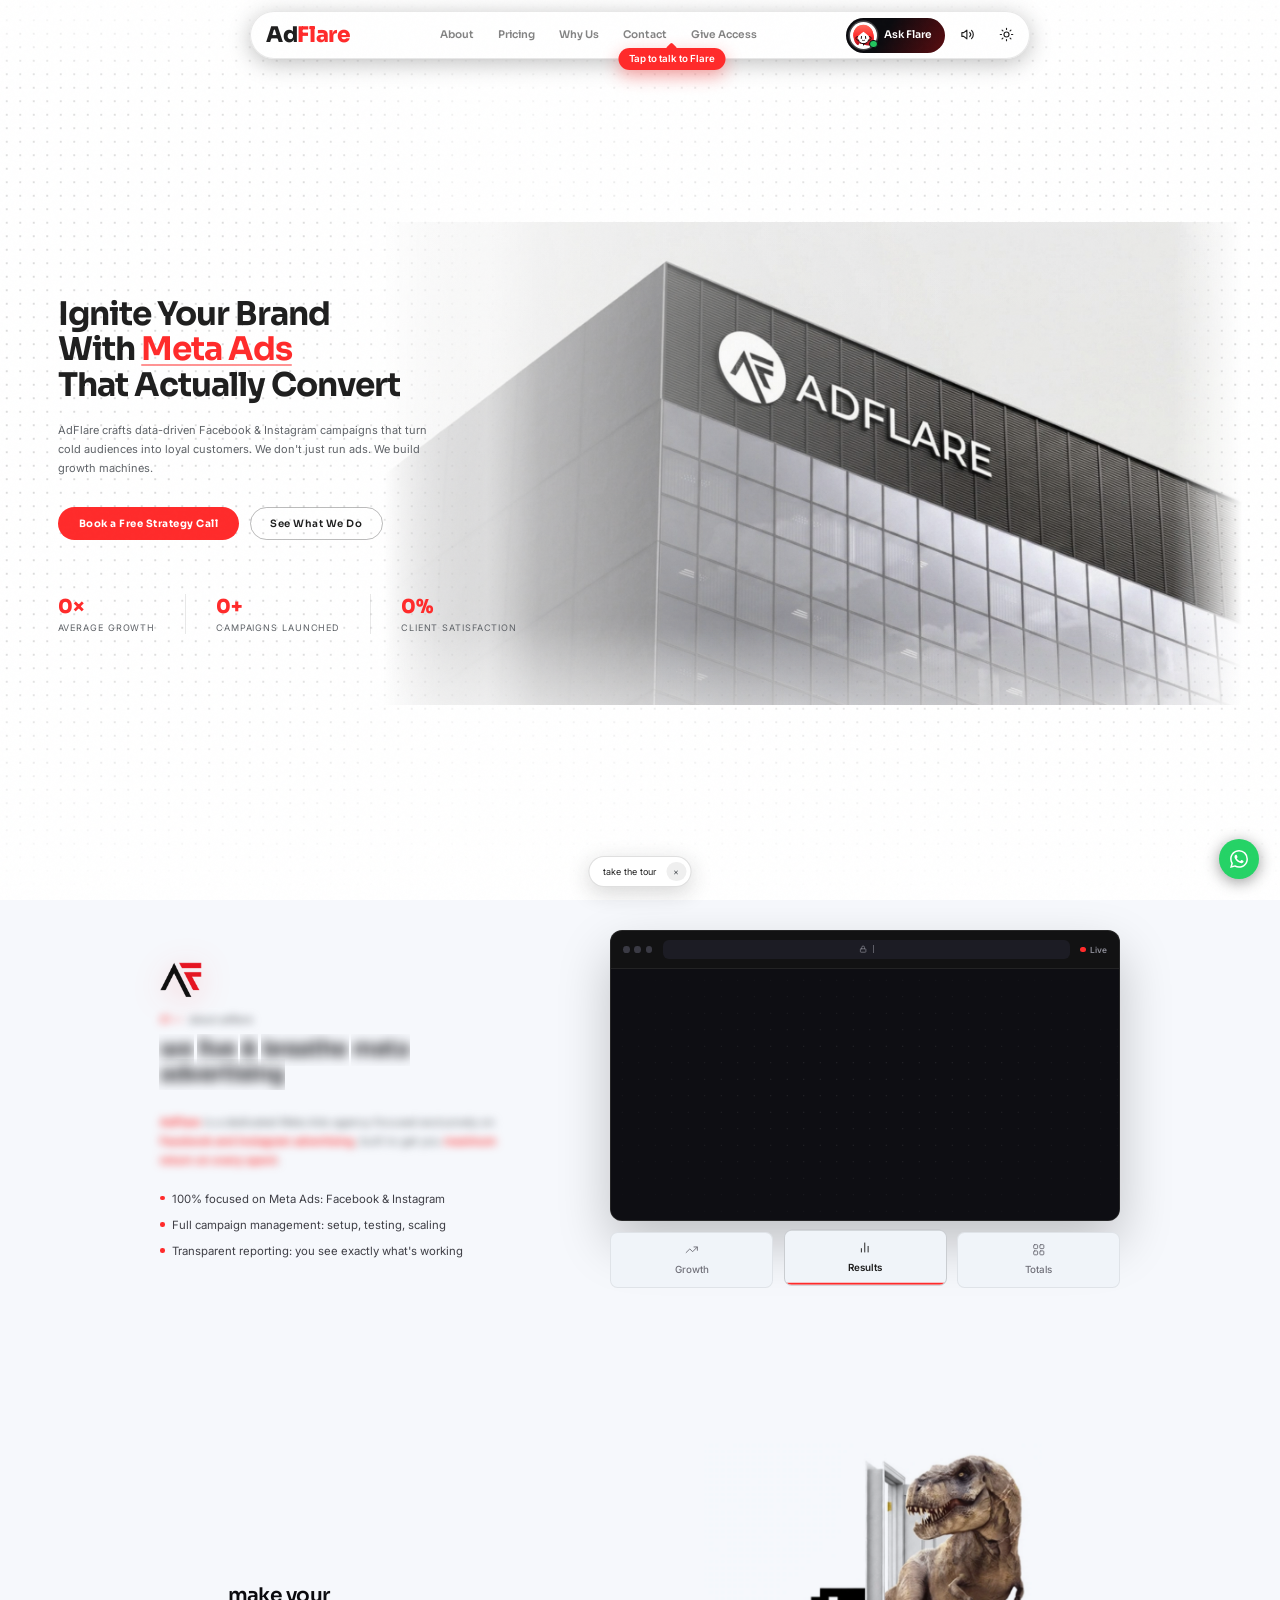
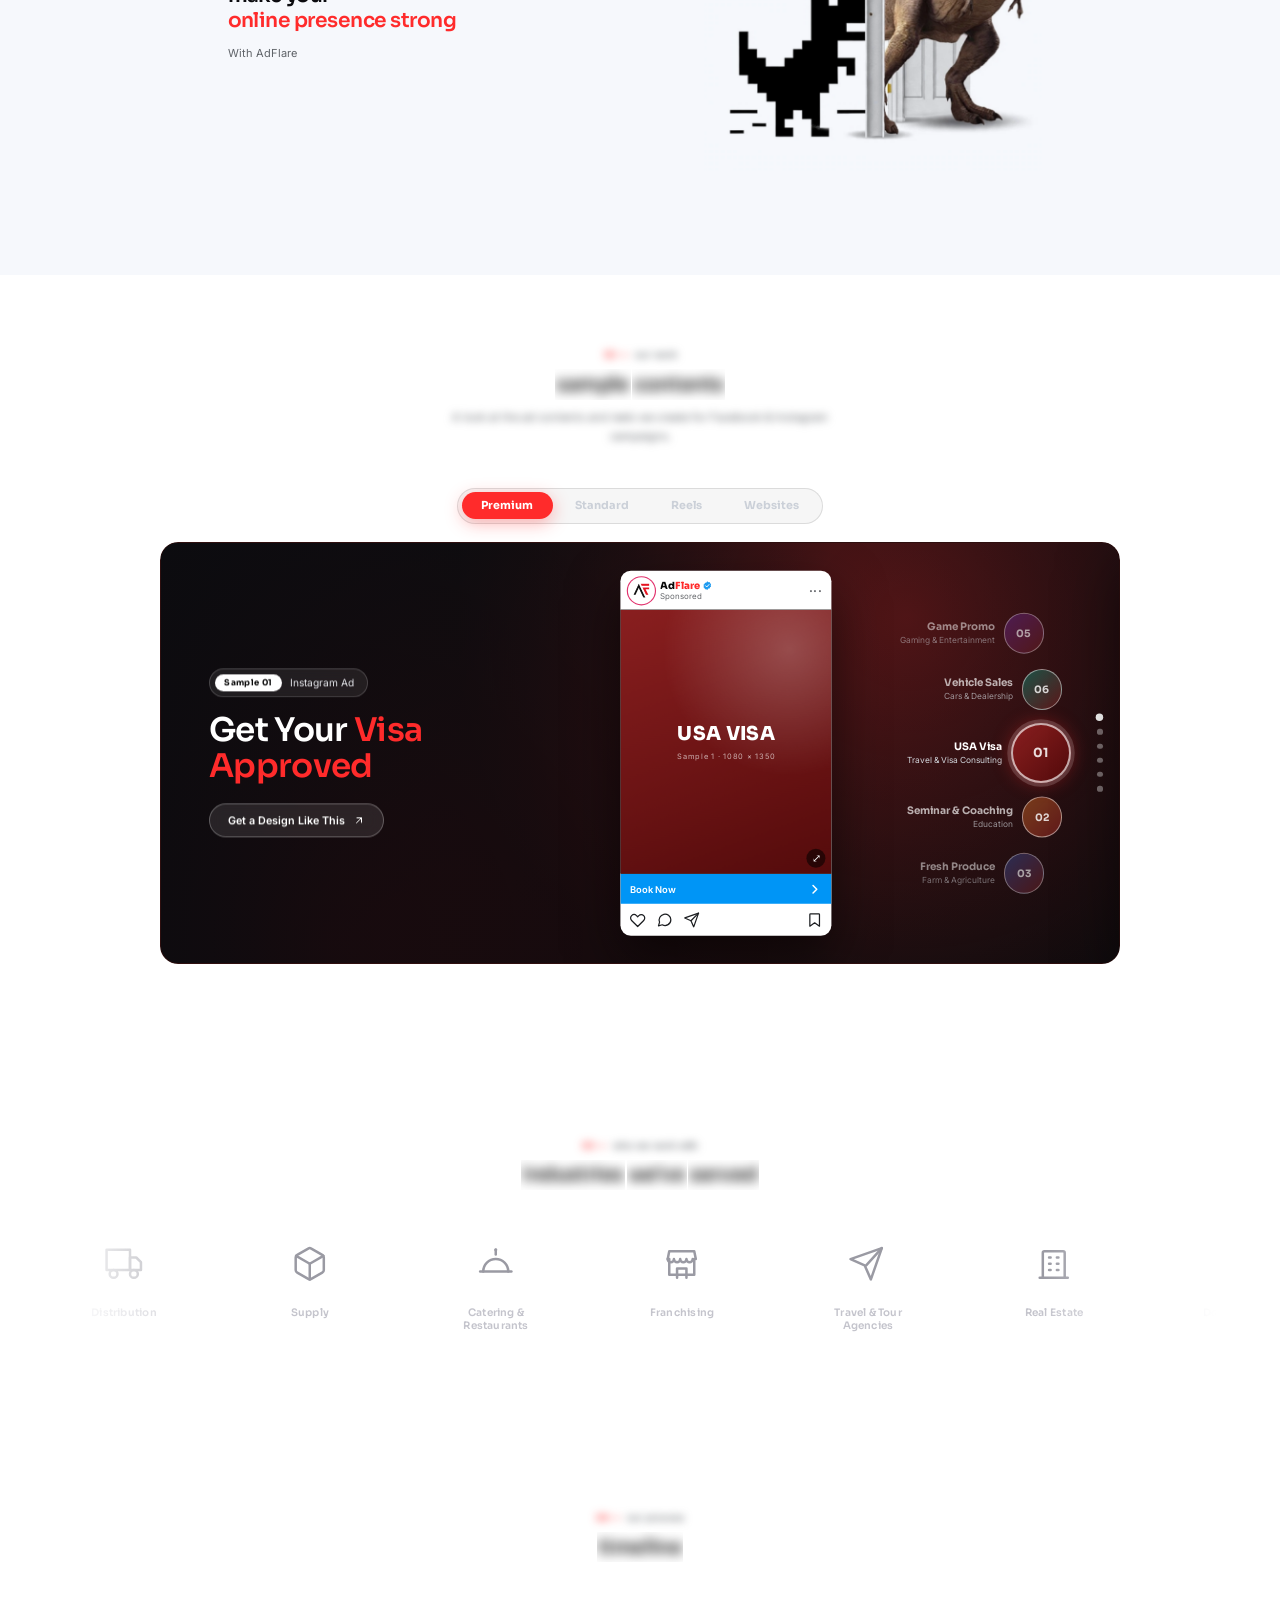
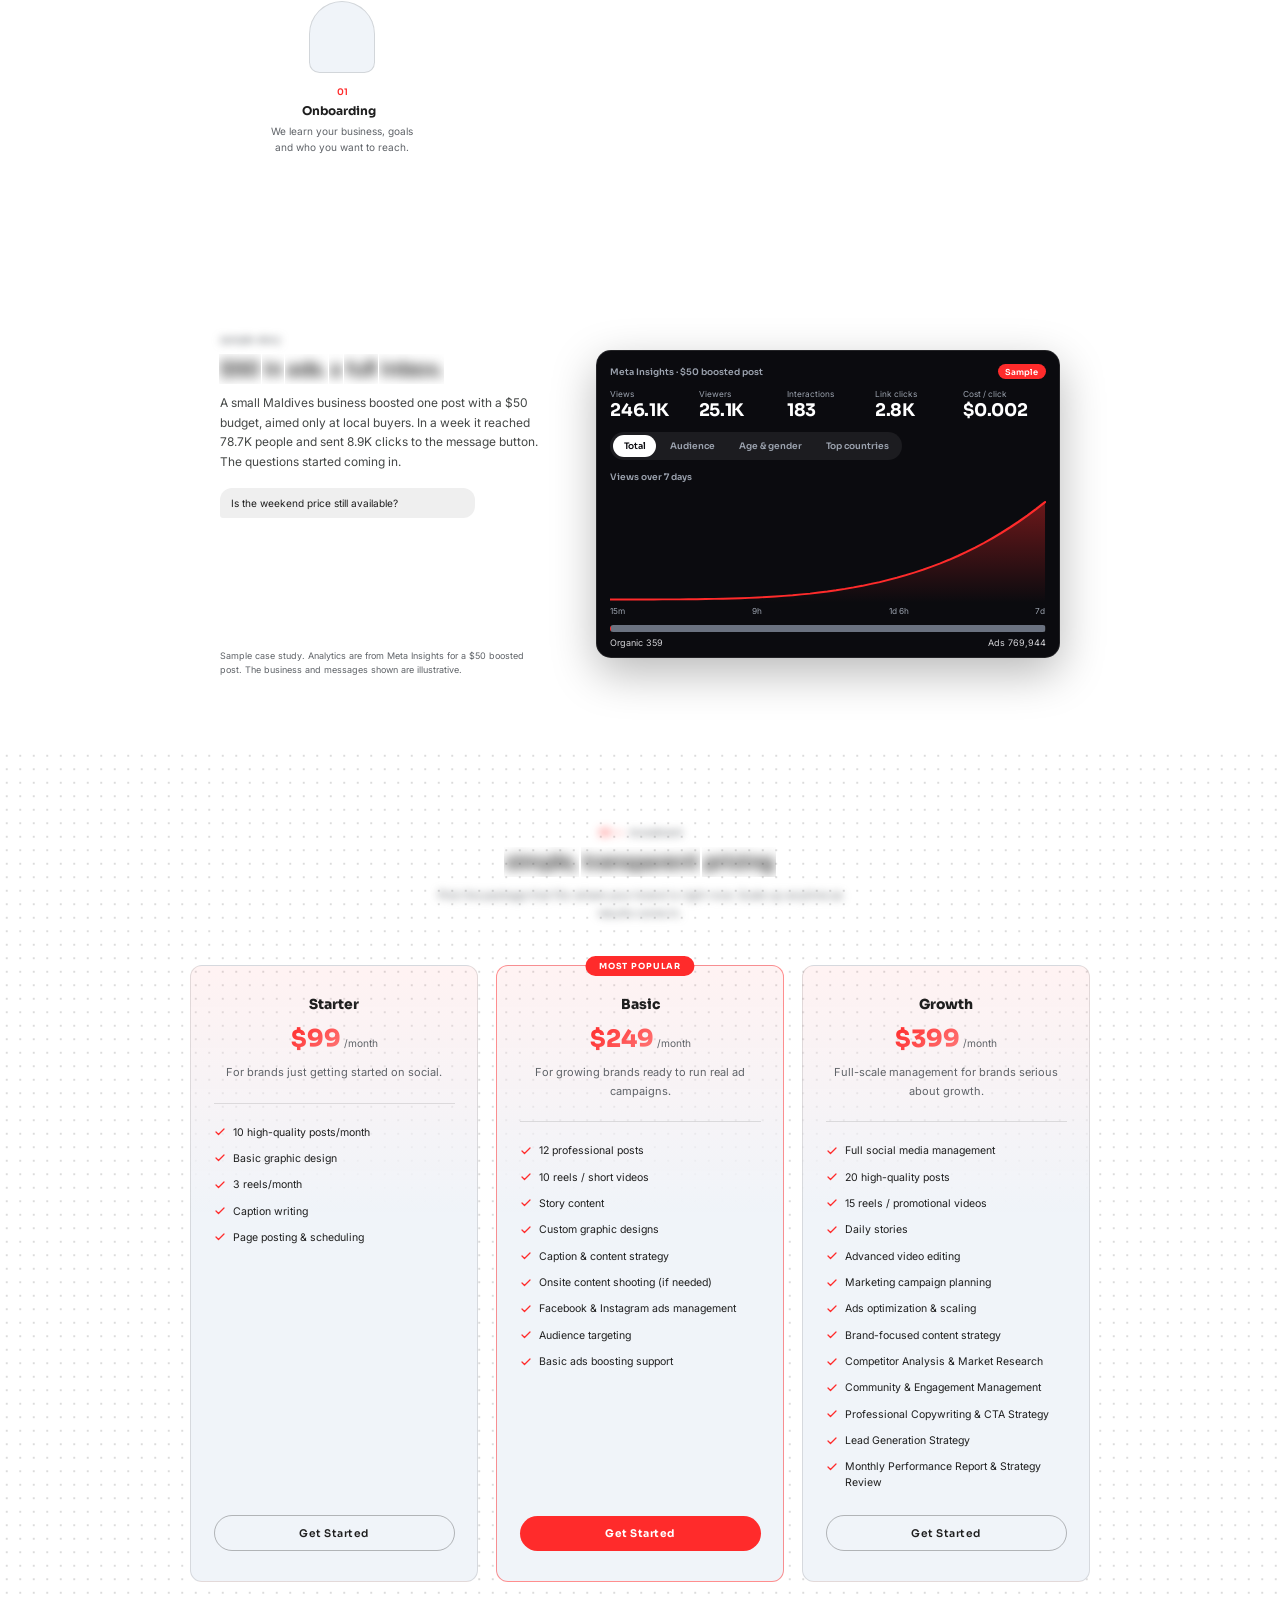
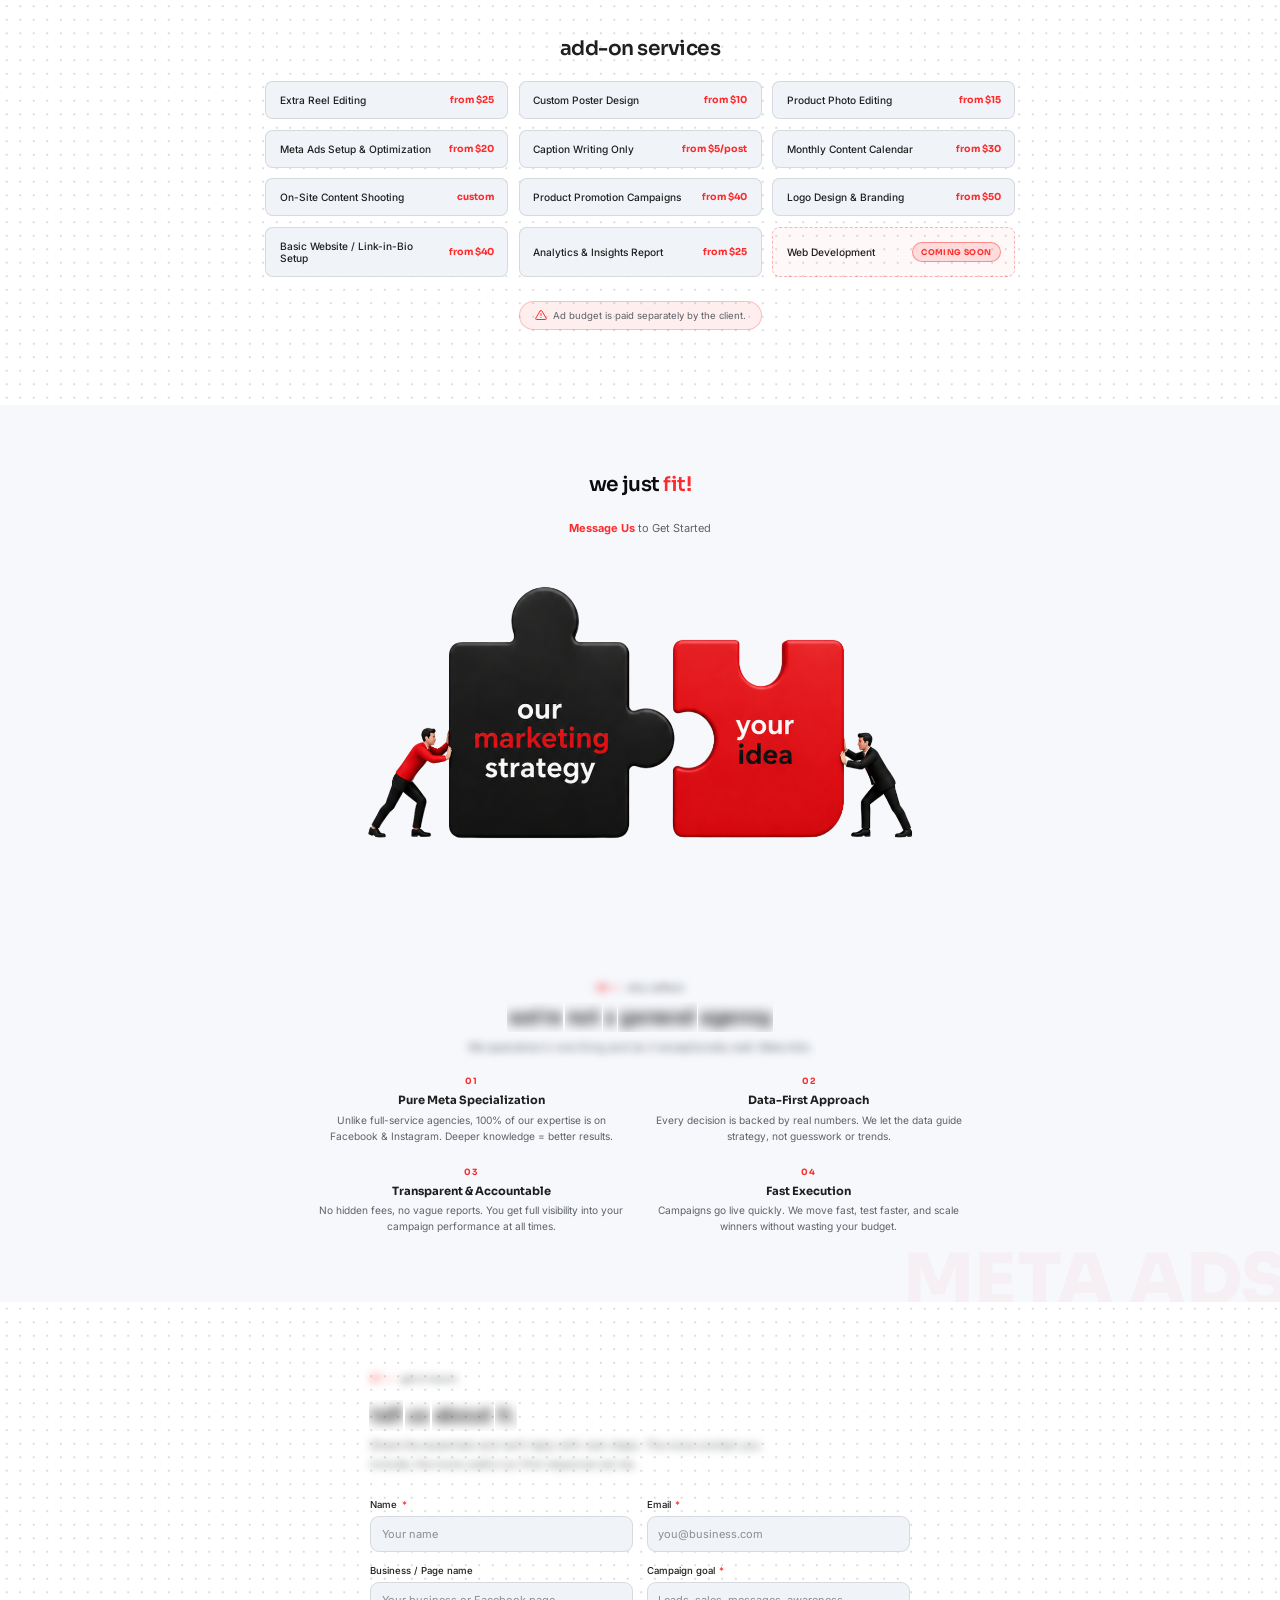
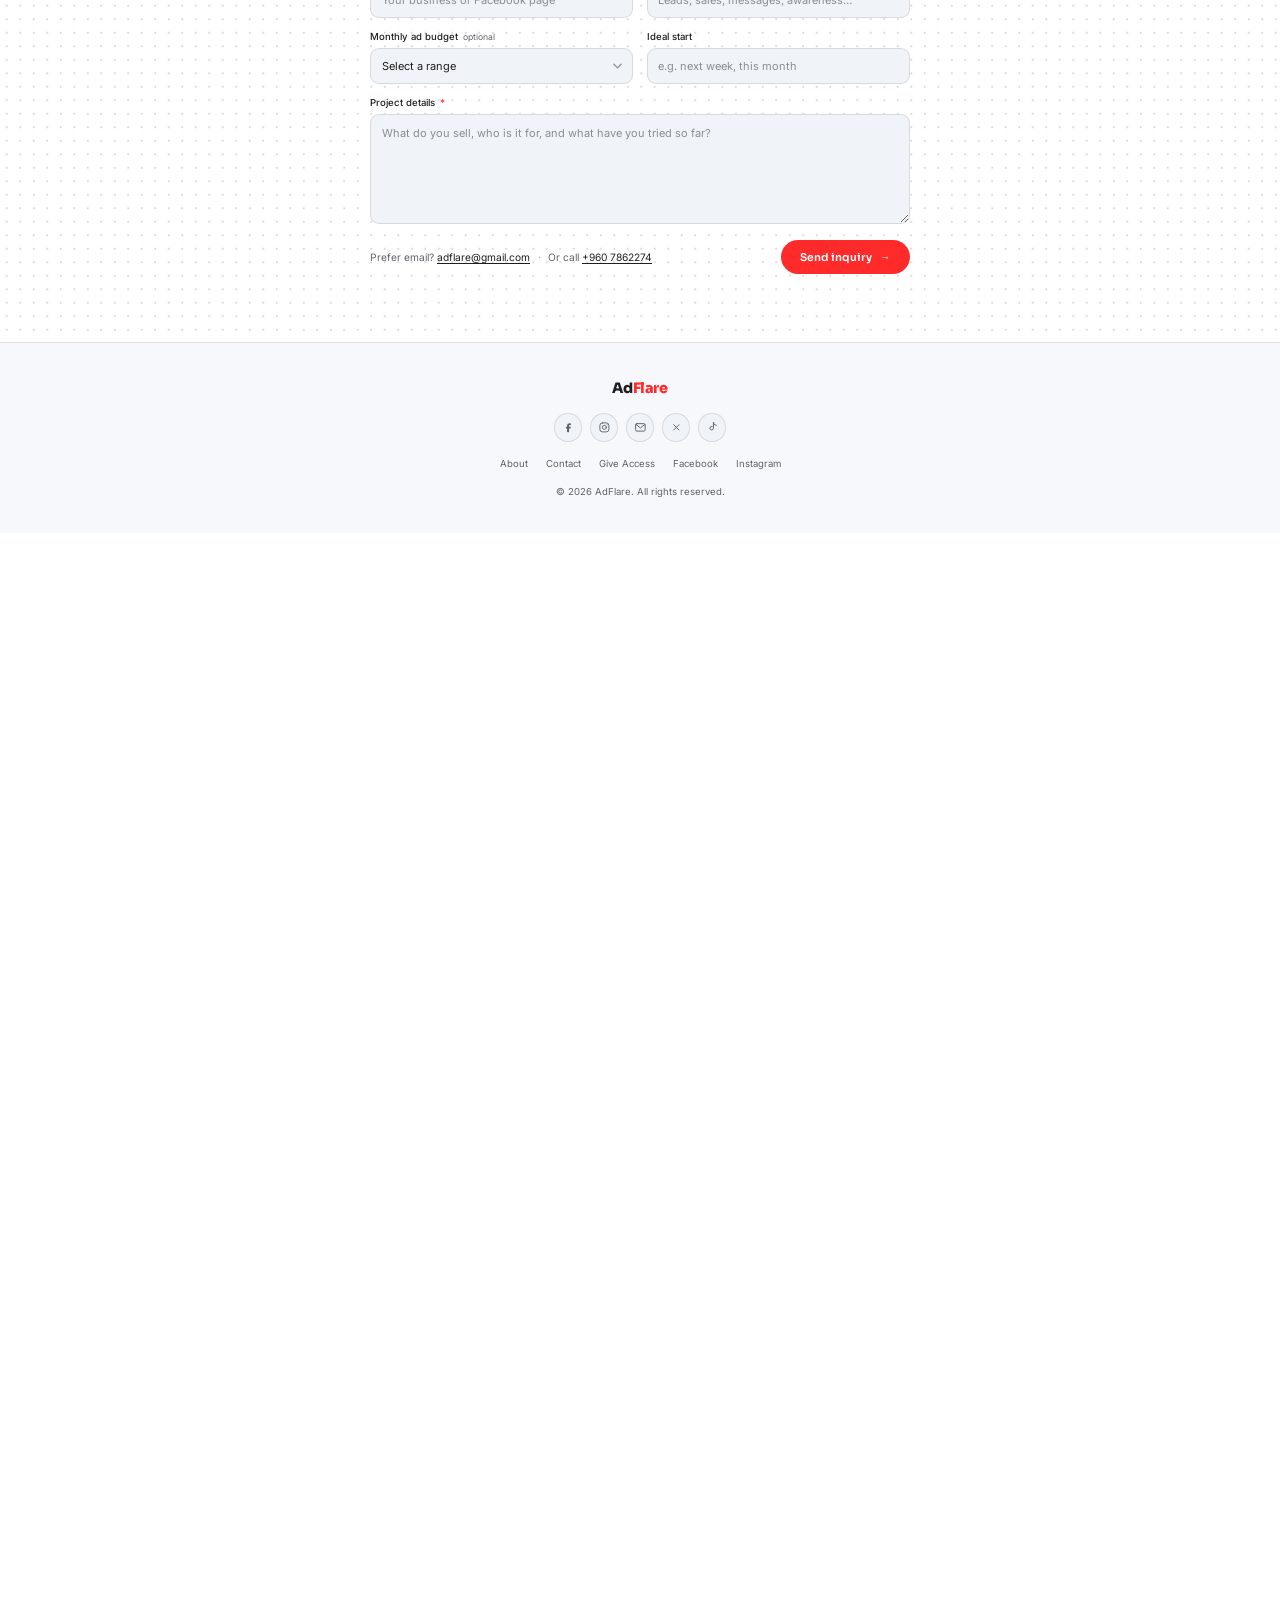
==== commit a47d6824: "Add files via upload" ====
--- a/index.html
+++ b/index.html
@@ -24,9 +24,11 @@
       document.documentElement.setAttribute('data-theme-mode', m);
     })();
   </script>
-  <link rel="stylesheet" href="style.css?v=20261115" />
+  <script src="clean-url.js"></script>
+  <link rel="stylesheet" href="style.css?v=20261116" />
   <link rel="stylesheet" href="portfolio-ui.css?v=20261115" />
   <link rel="stylesheet" href="flare.css?v=20261115" />
+  <link rel="stylesheet" href="scale.css?v=20261116" />
   <style id="inqok-inline">/* success popup — duplicated here so it never shows unstyled if style.css is cached/old */
 .inqok-wrap{position:fixed;inset:0;z-index:10050;display:grid;place-items:center;padding:20px;background:rgba(0,0,0,.6);-webkit-backdrop-filter:blur(8px);backdrop-filter:blur(8px);opacity:0;pointer-events:none;transition:opacity .3s}
 .inqok-wrap.show{opacity:1;pointer-events:auto}
@@ -90,7 +92,7 @@
       <li><a href="#pricing">Pricing</a></li>
       <li><a href="#why">Why Us</a></li>
       <li><a href="#contact">Contact</a></li>
-      <li><a href="access">Give Access</a></li>
+      <li><a href="access.html">Give Access</a></li>
     </ul>
 
     <div class="theme-wrap" id="themeWrap">
@@ -126,7 +128,7 @@
         <a href="#pricing" class="mobile-link">Pricing</a>
         <a href="#why" class="mobile-link">Why Us</a>
         <a href="#contact" class="mobile-link">Contact</a>
-        <a href="access" class="mobile-link">Give Access</a>
+        <a href="access.html" class="mobile-link">Give Access</a>
         <div class="drop-controls">
           <div class="drop-seg" role="radiogroup" aria-label="Theme">
             <button type="button" data-mode="system" role="radio" aria-checked="false" aria-label="System theme"><svg viewBox="0 0 24 24"><rect x="3" y="4" width="18" height="12" rx="2"/><path d="M8 20h8M12 16v4"/></svg></button>
@@ -359,95 +361,95 @@
     <div class="sg-stage">
       <div class="sg-slides">
         <article class="sg-slide is-active" style="--g1:rgba(255,43,43,.5);--g2:rgba(184,0,0,.4)">
-          <div class="sg-bg"><img src="img/sample_contents/1.png" alt="" loading="lazy" onerror="this.style.display='none'"></div>
+          <div class="sg-bg"><img src="img/sample_contents/1.webp" alt="" loading="lazy" onerror="this.style.display='none'"></div>
           <div class="sg-copy">
             <span class="sg-pill"><b>Sample 01</b><i>Instagram Ad</i></span>
             <h3 class="sg-title">Get Your <span>Visa Approved</span></h3>
             <a href="#contact" class="sg-btn">Get a Design Like This <svg viewBox="0 0 24 24" fill="none" stroke="currentColor" stroke-width="2" stroke-linecap="round" stroke-linejoin="round" width="16" height="16"><line x1="7" y1="17" x2="17" y2="7"/><polyline points="8 7 17 7 17 16"/></svg></a>
           </div>
-          <div class="sg-poster ad-ig"><div class="ad-head"><span class="ad-ava"><b>AF</b><img src="img/favicon.png" alt="" onerror="this.style.display='none'"></span><span class="ad-who"><strong><span class="ad-brand">Ad<em>Flare</em></span><svg class="ad-verified" viewBox="0 0 24 24" aria-label="Verified"><path fill="#1d9bf0" d="M12 1.5l2.6 1.9 3.2-.1 1 3 2.6 1.9-1 3 1 3-2.6 1.9-1 3-3.2-.1L12 22.5l-2.6-1.9-3.2.1-1-3L2.6 15.8l1-3-1-3 2.6-1.9 1-3 3.2.1z"/><path fill="none" stroke="#fff" stroke-width="2.4" stroke-linecap="round" stroke-linejoin="round" d="M7.8 12.3l3 3 5.4-6"/></svg></strong><small>Sponsored</small></span><span class="ad-more">···</span></div><div class="ad-art"><div class="ad-art-ph"><b>USA VISA</b><small>Sample 1 · 1080 × 1350</small></div><img src="img/sample_contents/1.png" alt="AdFlare sample content 1: USA Visa" width="1080" height="1350" loading="lazy" onerror="this.style.display='none'"></div><div class="ad-cta-ig"><span>Book Now</span><svg viewBox="0 0 24 24" fill="none" stroke="currentColor" stroke-width="2.4" stroke-linecap="round" stroke-linejoin="round" width="14" height="14"><polyline points="9 6 15 12 9 18"/></svg></div><div class="ad-acts ig"><span><svg viewBox="0 0 24 24" fill="none" stroke="currentColor" stroke-width="1.8" stroke-linecap="round" stroke-linejoin="round"><path d="M20.8 5.6a5 5 0 0 0-7.1 0L12 7.3l-1.7-1.7a5 5 0 0 0-7.1 7.1L12 21.5l8.8-8.8a5 5 0 0 0 0-7.1z"/></svg><svg viewBox="0 0 24 24" fill="none" stroke="currentColor" stroke-width="1.8" stroke-linecap="round" stroke-linejoin="round"><path d="M21 11.5a8.4 8.4 0 0 1-12.4 7.4L3 20.5l1.6-5.4A8.5 8.5 0 1 1 21 11.5z"/></svg><svg viewBox="0 0 24 24" fill="none" stroke="currentColor" stroke-width="1.8" stroke-linecap="round" stroke-linejoin="round"><line x1="22" y1="2" x2="11" y2="13"/><polygon points="22 2 15 22 11 13 2 9 22 2"/></svg></span><svg viewBox="0 0 24 24" fill="none" stroke="currentColor" stroke-width="1.8" stroke-linecap="round" stroke-linejoin="round"><path d="M19 21l-7-5-7 5V4a1 1 0 0 1 1-1h12a1 1 0 0 1 1 1z"/></svg></div></div>
+          <div class="sg-poster ad-ig"><div class="ad-head"><span class="ad-ava"><b>AF</b><img src="img/favicon.png" alt="" onerror="this.style.display='none'"></span><span class="ad-who"><strong><span class="ad-brand">Ad<em>Flare</em></span><svg class="ad-verified" viewBox="0 0 24 24" aria-label="Verified"><path fill="#1d9bf0" d="M12 1.5l2.6 1.9 3.2-.1 1 3 2.6 1.9-1 3 1 3-2.6 1.9-1 3-3.2-.1L12 22.5l-2.6-1.9-3.2.1-1-3L2.6 15.8l1-3-1-3 2.6-1.9 1-3 3.2.1z"/><path fill="none" stroke="#fff" stroke-width="2.4" stroke-linecap="round" stroke-linejoin="round" d="M7.8 12.3l3 3 5.4-6"/></svg></strong><small>Sponsored</small></span><span class="ad-more">···</span></div><div class="ad-art"><div class="ad-art-ph"><b>USA VISA</b><small>Sample 1 · 1080 × 1350</small></div><img src="img/sample_contents/1.webp" alt="AdFlare sample content 1: USA Visa" width="1080" height="1350" loading="lazy" onerror="this.style.display='none'"><video class="ad-vid" muted loop playsinline preload="metadata" poster="img/sample_contents/1.webp" aria-hidden="true"><source src="img/sample_contents/1.mp4" type="video/mp4" onerror="this.parentNode.remove()"></video></div><div class="ad-cta-ig"><span>Book Now</span><svg viewBox="0 0 24 24" fill="none" stroke="currentColor" stroke-width="2.4" stroke-linecap="round" stroke-linejoin="round" width="14" height="14"><polyline points="9 6 15 12 9 18"/></svg></div><div class="ad-acts ig"><span><svg viewBox="0 0 24 24" fill="none" stroke="currentColor" stroke-width="1.8" stroke-linecap="round" stroke-linejoin="round"><path d="M20.8 5.6a5 5 0 0 0-7.1 0L12 7.3l-1.7-1.7a5 5 0 0 0-7.1 7.1L12 21.5l8.8-8.8a5 5 0 0 0 0-7.1z"/></svg><svg viewBox="0 0 24 24" fill="none" stroke="currentColor" stroke-width="1.8" stroke-linecap="round" stroke-linejoin="round"><path d="M21 11.5a8.4 8.4 0 0 1-12.4 7.4L3 20.5l1.6-5.4A8.5 8.5 0 1 1 21 11.5z"/></svg><svg viewBox="0 0 24 24" fill="none" stroke="currentColor" stroke-width="1.8" stroke-linecap="round" stroke-linejoin="round"><line x1="22" y1="2" x2="11" y2="13"/><polygon points="22 2 15 22 11 13 2 9 22 2"/></svg></span><svg viewBox="0 0 24 24" fill="none" stroke="currentColor" stroke-width="1.8" stroke-linecap="round" stroke-linejoin="round"><path d="M19 21l-7-5-7 5V4a1 1 0 0 1 1-1h12a1 1 0 0 1 1 1z"/></svg></div></div>
         </article>
 
         <article class="sg-slide" style="--g1:rgba(255,120,40,.45);--g2:rgba(255,43,43,.35)">
-          <div class="sg-bg"><img src="img/sample_contents/2.png" alt="" loading="lazy" onerror="this.style.display='none'"></div>
+          <div class="sg-bg"><img src="img/sample_contents/2.webp" alt="" loading="lazy" onerror="this.style.display='none'"></div>
           <div class="sg-copy">
             <span class="sg-pill"><b>Sample 02</b><i>Facebook Ad</i></span>
             <h3 class="sg-title">Fill Your <span>Seminar</span></h3>
             <a href="#contact" class="sg-btn">Get a Design Like This <svg viewBox="0 0 24 24" fill="none" stroke="currentColor" stroke-width="2" stroke-linecap="round" stroke-linejoin="round" width="16" height="16"><line x1="7" y1="17" x2="17" y2="7"/><polyline points="8 7 17 7 17 16"/></svg></a>
           </div>
-          <div class="sg-poster ad-fb"><div class="ad-head"><span class="ad-ava"><b>AF</b><img src="img/favicon.png" alt="" onerror="this.style.display='none'"></span><span class="ad-who"><strong><span class="ad-brand">Ad<em>Flare</em></span><svg class="ad-verified" viewBox="0 0 24 24" aria-label="Verified"><path fill="#1d9bf0" d="M12 1.5l2.6 1.9 3.2-.1 1 3 2.6 1.9-1 3 1 3-2.6 1.9-1 3-3.2-.1L12 22.5l-2.6-1.9-3.2.1-1-3L2.6 15.8l1-3-1-3 2.6-1.9 1-3 3.2.1z"/><path fill="none" stroke="#fff" stroke-width="2.4" stroke-linecap="round" stroke-linejoin="round" d="M7.8 12.3l3 3 5.4-6"/></svg></strong><small>Sponsored · <svg viewBox="0 0 24 24" fill="none" stroke="currentColor" stroke-width="1.8" stroke-linecap="round" stroke-linejoin="round" width="10" height="10"><circle cx="12" cy="12" r="10"/><line x1="2" y1="12" x2="22" y2="12"/><path d="M12 2a15 15 0 0 1 0 20 15 15 0 0 1 0-20z"/></svg></small></span><span class="ad-more">···</span></div><div class="ad-art"><div class="ad-art-ph"><b>SEMINAR</b><small>Sample 2 · 1080 × 1350</small></div><img src="img/sample_contents/2.png" alt="AdFlare sample content 2: Seminar & Coaching" width="1080" height="1350" loading="lazy" onerror="this.style.display='none'"></div><div class="ad-cta-fb"><span>adflare.com</span><em>Sign Up</em></div><div class="ad-acts fb"><span><svg viewBox="0 0 24 24" fill="none" stroke="currentColor" stroke-width="1.8" stroke-linecap="round" stroke-linejoin="round"><path d="M14 9V5a3 3 0 0 0-3-3l-4 9v11h11.3a2 2 0 0 0 2-1.7l1.4-9a2 2 0 0 0-2-2.3z"/><path d="M7 22H4a2 2 0 0 1-2-2v-7a2 2 0 0 1 2-2h3"/></svg>Like</span><span><svg viewBox="0 0 24 24" fill="none" stroke="currentColor" stroke-width="1.8" stroke-linecap="round" stroke-linejoin="round"><path d="M21 11.5a8.4 8.4 0 0 1-12.4 7.4L3 20.5l1.6-5.4A8.5 8.5 0 1 1 21 11.5z"/></svg>Comment</span><span><svg viewBox="0 0 24 24" fill="none" stroke="currentColor" stroke-width="1.8" stroke-linecap="round" stroke-linejoin="round"><polyline points="15 14 20 9 15 4"/><path d="M4 20v-7a4 4 0 0 1 4-4h12"/></svg>Share</span></div></div>
+          <div class="sg-poster ad-fb"><div class="ad-head"><span class="ad-ava"><b>AF</b><img src="img/favicon.png" alt="" onerror="this.style.display='none'"></span><span class="ad-who"><strong><span class="ad-brand">Ad<em>Flare</em></span><svg class="ad-verified" viewBox="0 0 24 24" aria-label="Verified"><path fill="#1d9bf0" d="M12 1.5l2.6 1.9 3.2-.1 1 3 2.6 1.9-1 3 1 3-2.6 1.9-1 3-3.2-.1L12 22.5l-2.6-1.9-3.2.1-1-3L2.6 15.8l1-3-1-3 2.6-1.9 1-3 3.2.1z"/><path fill="none" stroke="#fff" stroke-width="2.4" stroke-linecap="round" stroke-linejoin="round" d="M7.8 12.3l3 3 5.4-6"/></svg></strong><small>Sponsored · <svg viewBox="0 0 24 24" fill="none" stroke="currentColor" stroke-width="1.8" stroke-linecap="round" stroke-linejoin="round" width="10" height="10"><circle cx="12" cy="12" r="10"/><line x1="2" y1="12" x2="22" y2="12"/><path d="M12 2a15 15 0 0 1 0 20 15 15 0 0 1 0-20z"/></svg></small></span><span class="ad-more">···</span></div><div class="ad-art"><div class="ad-art-ph"><b>SEMINAR</b><small>Sample 2 · 1080 × 1350</small></div><img src="img/sample_contents/2.webp" alt="AdFlare sample content 2: Seminar & Coaching" width="1080" height="1350" loading="lazy" onerror="this.style.display='none'"><video class="ad-vid" muted loop playsinline preload="metadata" poster="img/sample_contents/2.webp" aria-hidden="true"><source src="img/sample_contents/2.mp4" type="video/mp4" onerror="this.parentNode.remove()"></video></div><div class="ad-cta-fb"><span>adflare.com</span><em>Sign Up</em></div><div class="ad-acts fb"><span><svg viewBox="0 0 24 24" fill="none" stroke="currentColor" stroke-width="1.8" stroke-linecap="round" stroke-linejoin="round"><path d="M14 9V5a3 3 0 0 0-3-3l-4 9v11h11.3a2 2 0 0 0 2-1.7l1.4-9a2 2 0 0 0-2-2.3z"/><path d="M7 22H4a2 2 0 0 1-2-2v-7a2 2 0 0 1 2-2h3"/></svg>Like</span><span><svg viewBox="0 0 24 24" fill="none" stroke="currentColor" stroke-width="1.8" stroke-linecap="round" stroke-linejoin="round"><path d="M21 11.5a8.4 8.4 0 0 1-12.4 7.4L3 20.5l1.6-5.4A8.5 8.5 0 1 1 21 11.5z"/></svg>Comment</span><span><svg viewBox="0 0 24 24" fill="none" stroke="currentColor" stroke-width="1.8" stroke-linecap="round" stroke-linejoin="round"><polyline points="15 14 20 9 15 4"/><path d="M4 20v-7a4 4 0 0 1 4-4h12"/></svg>Share</span></div></div>
         </article>
 
         <article class="sg-slide" style="--g1:rgba(90,120,255,.4);--g2:rgba(255,43,43,.32)">
-          <div class="sg-bg"><img src="img/sample_contents/3.png" alt="" loading="lazy" onerror="this.style.display='none'"></div>
+          <div class="sg-bg"><img src="img/sample_contents/3.webp" alt="" loading="lazy" onerror="this.style.display='none'"></div>
           <div class="sg-copy">
             <span class="sg-pill"><b>Sample 03</b><i>Instagram Ad</i></span>
             <h3 class="sg-title">Sell Your <span>Harvest</span></h3>
             <a href="#contact" class="sg-btn">Get a Design Like This <svg viewBox="0 0 24 24" fill="none" stroke="currentColor" stroke-width="2" stroke-linecap="round" stroke-linejoin="round" width="16" height="16"><line x1="7" y1="17" x2="17" y2="7"/><polyline points="8 7 17 7 17 16"/></svg></a>
           </div>
-          <div class="sg-poster ad-ig"><div class="ad-head"><span class="ad-ava"><b>AF</b><img src="img/favicon.png" alt="" onerror="this.style.display='none'"></span><span class="ad-who"><strong><span class="ad-brand">Ad<em>Flare</em></span><svg class="ad-verified" viewBox="0 0 24 24" aria-label="Verified"><path fill="#1d9bf0" d="M12 1.5l2.6 1.9 3.2-.1 1 3 2.6 1.9-1 3 1 3-2.6 1.9-1 3-3.2-.1L12 22.5l-2.6-1.9-3.2.1-1-3L2.6 15.8l1-3-1-3 2.6-1.9 1-3 3.2.1z"/><path fill="none" stroke="#fff" stroke-width="2.4" stroke-linecap="round" stroke-linejoin="round" d="M7.8 12.3l3 3 5.4-6"/></svg></strong><small>Sponsored</small></span><span class="ad-more">···</span></div><div class="ad-art"><div class="ad-art-ph"><b>FRESH HARVEST</b><small>Sample 3 · 1080 × 1350</small></div><img src="img/sample_contents/3.png" alt="AdFlare sample content 3: Fresh Produce" width="1080" height="1350" loading="lazy" onerror="this.style.display='none'"></div><div class="ad-cta-ig"><span>Order Now</span><svg viewBox="0 0 24 24" fill="none" stroke="currentColor" stroke-width="2.4" stroke-linecap="round" stroke-linejoin="round" width="14" height="14"><polyline points="9 6 15 12 9 18"/></svg></div><div class="ad-acts ig"><span><svg viewBox="0 0 24 24" fill="none" stroke="currentColor" stroke-width="1.8" stroke-linecap="round" stroke-linejoin="round"><path d="M20.8 5.6a5 5 0 0 0-7.1 0L12 7.3l-1.7-1.7a5 5 0 0 0-7.1 7.1L12 21.5l8.8-8.8a5 5 0 0 0 0-7.1z"/></svg><svg viewBox="0 0 24 24" fill="none" stroke="currentColor" stroke-width="1.8" stroke-linecap="round" stroke-linejoin="round"><path d="M21 11.5a8.4 8.4 0 0 1-12.4 7.4L3 20.5l1.6-5.4A8.5 8.5 0 1 1 21 11.5z"/></svg><svg viewBox="0 0 24 24" fill="none" stroke="currentColor" stroke-width="1.8" stroke-linecap="round" stroke-linejoin="round"><line x1="22" y1="2" x2="11" y2="13"/><polygon points="22 2 15 22 11 13 2 9 22 2"/></svg></span><svg viewBox="0 0 24 24" fill="none" stroke="currentColor" stroke-width="1.8" stroke-linecap="round" stroke-linejoin="round"><path d="M19 21l-7-5-7 5V4a1 1 0 0 1 1-1h12a1 1 0 0 1 1 1z"/></svg></div></div>
+          <div class="sg-poster ad-ig"><div class="ad-head"><span class="ad-ava"><b>AF</b><img src="img/favicon.png" alt="" onerror="this.style.display='none'"></span><span class="ad-who"><strong><span class="ad-brand">Ad<em>Flare</em></span><svg class="ad-verified" viewBox="0 0 24 24" aria-label="Verified"><path fill="#1d9bf0" d="M12 1.5l2.6 1.9 3.2-.1 1 3 2.6 1.9-1 3 1 3-2.6 1.9-1 3-3.2-.1L12 22.5l-2.6-1.9-3.2.1-1-3L2.6 15.8l1-3-1-3 2.6-1.9 1-3 3.2.1z"/><path fill="none" stroke="#fff" stroke-width="2.4" stroke-linecap="round" stroke-linejoin="round" d="M7.8 12.3l3 3 5.4-6"/></svg></strong><small>Sponsored</small></span><span class="ad-more">···</span></div><div class="ad-art"><div class="ad-art-ph"><b>FRESH HARVEST</b><small>Sample 3 · 1080 × 1350</small></div><img src="img/sample_contents/3.webp" alt="AdFlare sample content 3: Fresh Produce" width="1080" height="1350" loading="lazy" onerror="this.style.display='none'"><video class="ad-vid" muted loop playsinline preload="metadata" poster="img/sample_contents/3.webp" aria-hidden="true"><source src="img/sample_contents/3.mp4" type="video/mp4" onerror="this.parentNode.remove()"></video></div><div class="ad-cta-ig"><span>Order Now</span><svg viewBox="0 0 24 24" fill="none" stroke="currentColor" stroke-width="2.4" stroke-linecap="round" stroke-linejoin="round" width="14" height="14"><polyline points="9 6 15 12 9 18"/></svg></div><div class="ad-acts ig"><span><svg viewBox="0 0 24 24" fill="none" stroke="currentColor" stroke-width="1.8" stroke-linecap="round" stroke-linejoin="round"><path d="M20.8 5.6a5 5 0 0 0-7.1 0L12 7.3l-1.7-1.7a5 5 0 0 0-7.1 7.1L12 21.5l8.8-8.8a5 5 0 0 0 0-7.1z"/></svg><svg viewBox="0 0 24 24" fill="none" stroke="currentColor" stroke-width="1.8" stroke-linecap="round" stroke-linejoin="round"><path d="M21 11.5a8.4 8.4 0 0 1-12.4 7.4L3 20.5l1.6-5.4A8.5 8.5 0 1 1 21 11.5z"/></svg><svg viewBox="0 0 24 24" fill="none" stroke="currentColor" stroke-width="1.8" stroke-linecap="round" stroke-linejoin="round"><line x1="22" y1="2" x2="11" y2="13"/><polygon points="22 2 15 22 11 13 2 9 22 2"/></svg></span><svg viewBox="0 0 24 24" fill="none" stroke="currentColor" stroke-width="1.8" stroke-linecap="round" stroke-linejoin="round"><path d="M19 21l-7-5-7 5V4a1 1 0 0 1 1-1h12a1 1 0 0 1 1 1z"/></svg></div></div>
         </article>
 
         <article class="sg-slide" style="--g1:rgba(255,190,60,.38);--g2:rgba(184,0,0,.4)">
-          <div class="sg-bg"><img src="img/sample_contents/4.png" alt="" loading="lazy" onerror="this.style.display='none'"></div>
+          <div class="sg-bg"><img src="img/sample_contents/4.webp" alt="" loading="lazy" onerror="this.style.display='none'"></div>
           <div class="sg-copy">
             <span class="sg-pill"><b>Sample 04</b><i>Facebook Ad</i></span>
             <h3 class="sg-title">Your Brand <span>Goes Here</span></h3>
             <a href="#contact" class="sg-btn">Get a Design Like This <svg viewBox="0 0 24 24" fill="none" stroke="currentColor" stroke-width="2" stroke-linecap="round" stroke-linejoin="round" width="16" height="16"><line x1="7" y1="17" x2="17" y2="7"/><polyline points="8 7 17 7 17 16"/></svg></a>
           </div>
-          <div class="sg-poster ad-fb"><div class="ad-head"><span class="ad-ava"><b>AF</b><img src="img/favicon.png" alt="" onerror="this.style.display='none'"></span><span class="ad-who"><strong><span class="ad-brand">Ad<em>Flare</em></span><svg class="ad-verified" viewBox="0 0 24 24" aria-label="Verified"><path fill="#1d9bf0" d="M12 1.5l2.6 1.9 3.2-.1 1 3 2.6 1.9-1 3 1 3-2.6 1.9-1 3-3.2-.1L12 22.5l-2.6-1.9-3.2.1-1-3L2.6 15.8l1-3-1-3 2.6-1.9 1-3 3.2.1z"/><path fill="none" stroke="#fff" stroke-width="2.4" stroke-linecap="round" stroke-linejoin="round" d="M7.8 12.3l3 3 5.4-6"/></svg></strong><small>Sponsored · <svg viewBox="0 0 24 24" fill="none" stroke="currentColor" stroke-width="1.8" stroke-linecap="round" stroke-linejoin="round" width="10" height="10"><circle cx="12" cy="12" r="10"/><line x1="2" y1="12" x2="22" y2="12"/><path d="M12 2a15 15 0 0 1 0 20 15 15 0 0 1 0-20z"/></svg></small></span><span class="ad-more">···</span></div><div class="ad-art"><div class="ad-art-ph"><b>YOUR BRAND</b><small>Sample 4 · 1080 × 1350</small></div><img src="img/sample_contents/4.png" alt="AdFlare sample content 4: Your Brand Here" width="1080" height="1350" loading="lazy" onerror="this.style.display='none'"></div><div class="ad-cta-fb"><span>adflare.com</span><em>Learn More</em></div><div class="ad-acts fb"><span><svg viewBox="0 0 24 24" fill="none" stroke="currentColor" stroke-width="1.8" stroke-linecap="round" stroke-linejoin="round"><path d="M14 9V5a3 3 0 0 0-3-3l-4 9v11h11.3a2 2 0 0 0 2-1.7l1.4-9a2 2 0 0 0-2-2.3z"/><path d="M7 22H4a2 2 0 0 1-2-2v-7a2 2 0 0 1 2-2h3"/></svg>Like</span><span><svg viewBox="0 0 24 24" fill="none" stroke="currentColor" stroke-width="1.8" stroke-linecap="round" stroke-linejoin="round"><path d="M21 11.5a8.4 8.4 0 0 1-12.4 7.4L3 20.5l1.6-5.4A8.5 8.5 0 1 1 21 11.5z"/></svg>Comment</span><span><svg viewBox="0 0 24 24" fill="none" stroke="currentColor" stroke-width="1.8" stroke-linecap="round" stroke-linejoin="round"><polyline points="15 14 20 9 15 4"/><path d="M4 20v-7a4 4 0 0 1 4-4h12"/></svg>Share</span></div></div>
+          <div class="sg-poster ad-fb"><div class="ad-head"><span class="ad-ava"><b>AF</b><img src="img/favicon.png" alt="" onerror="this.style.display='none'"></span><span class="ad-who"><strong><span class="ad-brand">Ad<em>Flare</em></span><svg class="ad-verified" viewBox="0 0 24 24" aria-label="Verified"><path fill="#1d9bf0" d="M12 1.5l2.6 1.9 3.2-.1 1 3 2.6 1.9-1 3 1 3-2.6 1.9-1 3-3.2-.1L12 22.5l-2.6-1.9-3.2.1-1-3L2.6 15.8l1-3-1-3 2.6-1.9 1-3 3.2.1z"/><path fill="none" stroke="#fff" stroke-width="2.4" stroke-linecap="round" stroke-linejoin="round" d="M7.8 12.3l3 3 5.4-6"/></svg></strong><small>Sponsored · <svg viewBox="0 0 24 24" fill="none" stroke="currentColor" stroke-width="1.8" stroke-linecap="round" stroke-linejoin="round" width="10" height="10"><circle cx="12" cy="12" r="10"/><line x1="2" y1="12" x2="22" y2="12"/><path d="M12 2a15 15 0 0 1 0 20 15 15 0 0 1 0-20z"/></svg></small></span><span class="ad-more">···</span></div><div class="ad-art"><div class="ad-art-ph"><b>YOUR BRAND</b><small>Sample 4 · 1080 × 1350</small></div><img src="img/sample_contents/4.webp" alt="AdFlare sample content 4: Your Brand Here" width="1080" height="1350" loading="lazy" onerror="this.style.display='none'"><video class="ad-vid" muted loop playsinline preload="metadata" poster="img/sample_contents/4.webp" aria-hidden="true"><source src="img/sample_contents/4.mp4" type="video/mp4" onerror="this.parentNode.remove()"></video></div><div class="ad-cta-fb"><span>adflare.com</span><em>Learn More</em></div><div class="ad-acts fb"><span><svg viewBox="0 0 24 24" fill="none" stroke="currentColor" stroke-width="1.8" stroke-linecap="round" stroke-linejoin="round"><path d="M14 9V5a3 3 0 0 0-3-3l-4 9v11h11.3a2 2 0 0 0 2-1.7l1.4-9a2 2 0 0 0-2-2.3z"/><path d="M7 22H4a2 2 0 0 1-2-2v-7a2 2 0 0 1 2-2h3"/></svg>Like</span><span><svg viewBox="0 0 24 24" fill="none" stroke="currentColor" stroke-width="1.8" stroke-linecap="round" stroke-linejoin="round"><path d="M21 11.5a8.4 8.4 0 0 1-12.4 7.4L3 20.5l1.6-5.4A8.5 8.5 0 1 1 21 11.5z"/></svg>Comment</span><span><svg viewBox="0 0 24 24" fill="none" stroke="currentColor" stroke-width="1.8" stroke-linecap="round" stroke-linejoin="round"><polyline points="15 14 20 9 15 4"/><path d="M4 20v-7a4 4 0 0 1 4-4h12"/></svg>Share</span></div></div>
         </article>
 
         <article class="sg-slide" style="--g1:rgba(200,60,255,.38);--g2:rgba(255,43,43,.32)">
-          <div class="sg-bg"><img src="img/sample_contents/5.png" alt="" loading="lazy" onerror="this.style.display='none'"></div>
+          <div class="sg-bg"><img src="img/sample_contents/5.webp" alt="" loading="lazy" onerror="this.style.display='none'"></div>
           <div class="sg-copy">
             <span class="sg-pill"><b>Sample 05</b><i>Instagram Ad</i></span>
             <h3 class="sg-title">Level Up <span>Your Reach</span></h3>
             <a href="#contact" class="sg-btn">Get a Design Like This <svg viewBox="0 0 24 24" fill="none" stroke="currentColor" stroke-width="2" stroke-linecap="round" stroke-linejoin="round" width="16" height="16"><line x1="7" y1="17" x2="17" y2="7"/><polyline points="8 7 17 7 17 16"/></svg></a>
           </div>
-          <div class="sg-poster ad-ig"><div class="ad-head"><span class="ad-ava"><b>AF</b><img src="img/favicon.png" alt="" onerror="this.style.display='none'"></span><span class="ad-who"><strong><span class="ad-brand">Ad<em>Flare</em></span><svg class="ad-verified" viewBox="0 0 24 24" aria-label="Verified"><path fill="#1d9bf0" d="M12 1.5l2.6 1.9 3.2-.1 1 3 2.6 1.9-1 3 1 3-2.6 1.9-1 3-3.2-.1L12 22.5l-2.6-1.9-3.2.1-1-3L2.6 15.8l1-3-1-3 2.6-1.9 1-3 3.2.1z"/><path fill="none" stroke="#fff" stroke-width="2.4" stroke-linecap="round" stroke-linejoin="round" d="M7.8 12.3l3 3 5.4-6"/></svg></strong><small>Sponsored</small></span><span class="ad-more">···</span></div><div class="ad-art"><div class="ad-art-ph"><b>GAME ON</b><small>Sample 5 · 1080 × 1350</small></div><img src="img/sample_contents/5.png" alt="AdFlare sample content 5: Game Promo" width="1080" height="1350" loading="lazy" onerror="this.style.display='none'"></div><div class="ad-cta-ig"><span>Play Now</span><svg viewBox="0 0 24 24" fill="none" stroke="currentColor" stroke-width="2.4" stroke-linecap="round" stroke-linejoin="round" width="14" height="14"><polyline points="9 6 15 12 9 18"/></svg></div><div class="ad-acts ig"><span><svg viewBox="0 0 24 24" fill="none" stroke="currentColor" stroke-width="1.8" stroke-linecap="round" stroke-linejoin="round"><path d="M20.8 5.6a5 5 0 0 0-7.1 0L12 7.3l-1.7-1.7a5 5 0 0 0-7.1 7.1L12 21.5l8.8-8.8a5 5 0 0 0 0-7.1z"/></svg><svg viewBox="0 0 24 24" fill="none" stroke="currentColor" stroke-width="1.8" stroke-linecap="round" stroke-linejoin="round"><path d="M21 11.5a8.4 8.4 0 0 1-12.4 7.4L3 20.5l1.6-5.4A8.5 8.5 0 1 1 21 11.5z"/></svg><svg viewBox="0 0 24 24" fill="none" stroke="currentColor" stroke-width="1.8" stroke-linecap="round" stroke-linejoin="round"><line x1="22" y1="2" x2="11" y2="13"/><polygon points="22 2 15 22 11 13 2 9 22 2"/></svg></span><svg viewBox="0 0 24 24" fill="none" stroke="currentColor" stroke-width="1.8" stroke-linecap="round" stroke-linejoin="round"><path d="M19 21l-7-5-7 5V4a1 1 0 0 1 1-1h12a1 1 0 0 1 1 1z"/></svg></div></div>
+          <div class="sg-poster ad-ig"><div class="ad-head"><span class="ad-ava"><b>AF</b><img src="img/favicon.png" alt="" onerror="this.style.display='none'"></span><span class="ad-who"><strong><span class="ad-brand">Ad<em>Flare</em></span><svg class="ad-verified" viewBox="0 0 24 24" aria-label="Verified"><path fill="#1d9bf0" d="M12 1.5l2.6 1.9 3.2-.1 1 3 2.6 1.9-1 3 1 3-2.6 1.9-1 3-3.2-.1L12 22.5l-2.6-1.9-3.2.1-1-3L2.6 15.8l1-3-1-3 2.6-1.9 1-3 3.2.1z"/><path fill="none" stroke="#fff" stroke-width="2.4" stroke-linecap="round" stroke-linejoin="round" d="M7.8 12.3l3 3 5.4-6"/></svg></strong><small>Sponsored</small></span><span class="ad-more">···</span></div><div class="ad-art"><div class="ad-art-ph"><b>GAME ON</b><small>Sample 5 · 1080 × 1350</small></div><img src="img/sample_contents/5.webp" alt="AdFlare sample content 5: Game Promo" width="1080" height="1350" loading="lazy" onerror="this.style.display='none'"><video class="ad-vid" muted loop playsinline preload="metadata" poster="img/sample_contents/5.webp" aria-hidden="true"><source src="img/sample_contents/5.mp4" type="video/mp4" onerror="this.parentNode.remove()"></video></div><div class="ad-cta-ig"><span>Play Now</span><svg viewBox="0 0 24 24" fill="none" stroke="currentColor" stroke-width="2.4" stroke-linecap="round" stroke-linejoin="round" width="14" height="14"><polyline points="9 6 15 12 9 18"/></svg></div><div class="ad-acts ig"><span><svg viewBox="0 0 24 24" fill="none" stroke="currentColor" stroke-width="1.8" stroke-linecap="round" stroke-linejoin="round"><path d="M20.8 5.6a5 5 0 0 0-7.1 0L12 7.3l-1.7-1.7a5 5 0 0 0-7.1 7.1L12 21.5l8.8-8.8a5 5 0 0 0 0-7.1z"/></svg><svg viewBox="0 0 24 24" fill="none" stroke="currentColor" stroke-width="1.8" stroke-linecap="round" stroke-linejoin="round"><path d="M21 11.5a8.4 8.4 0 0 1-12.4 7.4L3 20.5l1.6-5.4A8.5 8.5 0 1 1 21 11.5z"/></svg><svg viewBox="0 0 24 24" fill="none" stroke="currentColor" stroke-width="1.8" stroke-linecap="round" stroke-linejoin="round"><line x1="22" y1="2" x2="11" y2="13"/><polygon points="22 2 15 22 11 13 2 9 22 2"/></svg></span><svg viewBox="0 0 24 24" fill="none" stroke="currentColor" stroke-width="1.8" stroke-linecap="round" stroke-linejoin="round"><path d="M19 21l-7-5-7 5V4a1 1 0 0 1 1-1h12a1 1 0 0 1 1 1z"/></svg></div></div>
         </article>
 
         <article class="sg-slide" style="--g1:rgba(40,200,170,.36);--g2:rgba(255,43,43,.32)">
-          <div class="sg-bg"><img src="img/sample_contents/6.png" alt="" loading="lazy" onerror="this.style.display='none'"></div>
+          <div class="sg-bg"><img src="img/sample_contents/6.webp" alt="" loading="lazy" onerror="this.style.display='none'"></div>
           <div class="sg-copy">
             <span class="sg-pill"><b>Sample 06</b><i>Facebook Ad</i></span>
             <h3 class="sg-title">Sell Cars <span>Faster</span></h3>
             <a href="#contact" class="sg-btn">Get a Design Like This <svg viewBox="0 0 24 24" fill="none" stroke="currentColor" stroke-width="2" stroke-linecap="round" stroke-linejoin="round" width="16" height="16"><line x1="7" y1="17" x2="17" y2="7"/><polyline points="8 7 17 7 17 16"/></svg></a>
           </div>
-          <div class="sg-poster ad-fb"><div class="ad-head"><span class="ad-ava"><b>AF</b><img src="img/favicon.png" alt="" onerror="this.style.display='none'"></span><span class="ad-who"><strong><span class="ad-brand">Ad<em>Flare</em></span><svg class="ad-verified" viewBox="0 0 24 24" aria-label="Verified"><path fill="#1d9bf0" d="M12 1.5l2.6 1.9 3.2-.1 1 3 2.6 1.9-1 3 1 3-2.6 1.9-1 3-3.2-.1L12 22.5l-2.6-1.9-3.2.1-1-3L2.6 15.8l1-3-1-3 2.6-1.9 1-3 3.2.1z"/><path fill="none" stroke="#fff" stroke-width="2.4" stroke-linecap="round" stroke-linejoin="round" d="M7.8 12.3l3 3 5.4-6"/></svg></strong><small>Sponsored · <svg viewBox="0 0 24 24" fill="none" stroke="currentColor" stroke-width="1.8" stroke-linecap="round" stroke-linejoin="round" width="10" height="10"><circle cx="12" cy="12" r="10"/><line x1="2" y1="12" x2="22" y2="12"/><path d="M12 2a15 15 0 0 1 0 20 15 15 0 0 1 0-20z"/></svg></small></span><span class="ad-more">···</span></div><div class="ad-art"><div class="ad-art-ph"><b>SOLD!</b><small>Sample 6 · 1080 × 1350</small></div><img src="img/sample_contents/6.png" alt="AdFlare sample content 6: Vehicle Sales" width="1080" height="1350" loading="lazy" onerror="this.style.display='none'"></div><div class="ad-cta-fb"><span>adflare.com</span><em>Send Message</em></div><div class="ad-acts fb"><span><svg viewBox="0 0 24 24" fill="none" stroke="currentColor" stroke-width="1.8" stroke-linecap="round" stroke-linejoin="round"><path d="M14 9V5a3 3 0 0 0-3-3l-4 9v11h11.3a2 2 0 0 0 2-1.7l1.4-9a2 2 0 0 0-2-2.3z"/><path d="M7 22H4a2 2 0 0 1-2-2v-7a2 2 0 0 1 2-2h3"/></svg>Like</span><span><svg viewBox="0 0 24 24" fill="none" stroke="currentColor" stroke-width="1.8" stroke-linecap="round" stroke-linejoin="round"><path d="M21 11.5a8.4 8.4 0 0 1-12.4 7.4L3 20.5l1.6-5.4A8.5 8.5 0 1 1 21 11.5z"/></svg>Comment</span><span><svg viewBox="0 0 24 24" fill="none" stroke="currentColor" stroke-width="1.8" stroke-linecap="round" stroke-linejoin="round"><polyline points="15 14 20 9 15 4"/><path d="M4 20v-7a4 4 0 0 1 4-4h12"/></svg>Share</span></div></div>
+          <div class="sg-poster ad-fb"><div class="ad-head"><span class="ad-ava"><b>AF</b><img src="img/favicon.png" alt="" onerror="this.style.display='none'"></span><span class="ad-who"><strong><span class="ad-brand">Ad<em>Flare</em></span><svg class="ad-verified" viewBox="0 0 24 24" aria-label="Verified"><path fill="#1d9bf0" d="M12 1.5l2.6 1.9 3.2-.1 1 3 2.6 1.9-1 3 1 3-2.6 1.9-1 3-3.2-.1L12 22.5l-2.6-1.9-3.2.1-1-3L2.6 15.8l1-3-1-3 2.6-1.9 1-3 3.2.1z"/><path fill="none" stroke="#fff" stroke-width="2.4" stroke-linecap="round" stroke-linejoin="round" d="M7.8 12.3l3 3 5.4-6"/></svg></strong><small>Sponsored · <svg viewBox="0 0 24 24" fill="none" stroke="currentColor" stroke-width="1.8" stroke-linecap="round" stroke-linejoin="round" width="10" height="10"><circle cx="12" cy="12" r="10"/><line x1="2" y1="12" x2="22" y2="12"/><path d="M12 2a15 15 0 0 1 0 20 15 15 0 0 1 0-20z"/></svg></small></span><span class="ad-more">···</span></div><div class="ad-art"><div class="ad-art-ph"><b>SOLD!</b><small>Sample 6 · 1080 × 1350</small></div><img src="img/sample_contents/6.webp" alt="AdFlare sample content 6: Vehicle Sales" width="1080" height="1350" loading="lazy" onerror="this.style.display='none'"><video class="ad-vid" muted loop playsinline preload="metadata" poster="img/sample_contents/6.webp" aria-hidden="true"><source src="img/sample_contents/6.mp4" type="video/mp4" onerror="this.parentNode.remove()"></video></div><div class="ad-cta-fb"><span>adflare.com</span><em>Send Message</em></div><div class="ad-acts fb"><span><svg viewBox="0 0 24 24" fill="none" stroke="currentColor" stroke-width="1.8" stroke-linecap="round" stroke-linejoin="round"><path d="M14 9V5a3 3 0 0 0-3-3l-4 9v11h11.3a2 2 0 0 0 2-1.7l1.4-9a2 2 0 0 0-2-2.3z"/><path d="M7 22H4a2 2 0 0 1-2-2v-7a2 2 0 0 1 2-2h3"/></svg>Like</span><span><svg viewBox="0 0 24 24" fill="none" stroke="currentColor" stroke-width="1.8" stroke-linecap="round" stroke-linejoin="round"><path d="M21 11.5a8.4 8.4 0 0 1-12.4 7.4L3 20.5l1.6-5.4A8.5 8.5 0 1 1 21 11.5z"/></svg>Comment</span><span><svg viewBox="0 0 24 24" fill="none" stroke="currentColor" stroke-width="1.8" stroke-linecap="round" stroke-linejoin="round"><polyline points="15 14 20 9 15 4"/><path d="M4 20v-7a4 4 0 0 1 4-4h12"/></svg>Share</span></div></div>
         </article>
       </div>
 
       <div class="sg-rail">
         <button type="button" class="sg-item" style="--g1:rgba(255,43,43,.5);--g2:rgba(184,0,0,.4)" aria-label="Show sample 1: USA Visa">
           <span class="sg-label"><strong>USA Visa</strong><small>Travel &amp; Visa Consulting</small></span>
-          <span class="sg-thumb"><em>01</em><img src="img/sample_contents/1.png" alt="" loading="lazy" onerror="this.style.display='none'"></span>
+          <span class="sg-thumb"><em>01</em><img src="img/sample_contents/1.webp" alt="" loading="lazy" onerror="this.style.display='none'"></span>
         </button>
 
         <button type="button" class="sg-item" style="--g1:rgba(255,120,40,.45);--g2:rgba(255,43,43,.35)" aria-label="Show sample 2: Seminar & Coaching">
           <span class="sg-label"><strong>Seminar &amp; Coaching</strong><small>Education</small></span>
-          <span class="sg-thumb"><em>02</em><img src="img/sample_contents/2.png" alt="" loading="lazy" onerror="this.style.display='none'"></span>
+          <span class="sg-thumb"><em>02</em><img src="img/sample_contents/2.webp" alt="" loading="lazy" onerror="this.style.display='none'"></span>
         </button>
 
         <button type="button" class="sg-item" style="--g1:rgba(90,120,255,.4);--g2:rgba(255,43,43,.32)" aria-label="Show sample 3: Fresh Produce">
           <span class="sg-label"><strong>Fresh Produce</strong><small>Farm &amp; Agriculture</small></span>
-          <span class="sg-thumb"><em>03</em><img src="img/sample_contents/3.png" alt="" loading="lazy" onerror="this.style.display='none'"></span>
+          <span class="sg-thumb"><em>03</em><img src="img/sample_contents/3.webp" alt="" loading="lazy" onerror="this.style.display='none'"></span>
         </button>
 
         <button type="button" class="sg-item" style="--g1:rgba(255,190,60,.38);--g2:rgba(184,0,0,.4)" aria-label="Show sample 4: Your Brand Here">
           <span class="sg-label"><strong>Your Brand Here</strong><small>Any Industry</small></span>
-          <span class="sg-thumb"><em>04</em><img src="img/sample_contents/4.png" alt="" loading="lazy" onerror="this.style.display='none'"></span>
+          <span class="sg-thumb"><em>04</em><img src="img/sample_contents/4.webp" alt="" loading="lazy" onerror="this.style.display='none'"></span>
         </button>
 
         <button type="button" class="sg-item" style="--g1:rgba(200,60,255,.38);--g2:rgba(255,43,43,.32)" aria-label="Show sample 5: Game Promo">
           <span class="sg-label"><strong>Game Promo</strong><small>Gaming &amp; Entertainment</small></span>
-          <span class="sg-thumb"><em>05</em><img src="img/sample_contents/5.png" alt="" loading="lazy" onerror="this.style.display='none'"></span>
+          <span class="sg-thumb"><em>05</em><img src="img/sample_contents/5.webp" alt="" loading="lazy" onerror="this.style.display='none'"></span>
         </button>
 
         <button type="button" class="sg-item" style="--g1:rgba(40,200,170,.36);--g2:rgba(255,43,43,.32)" aria-label="Show sample 6: Vehicle Sales">
           <span class="sg-label"><strong>Vehicle Sales</strong><small>Cars &amp; Dealership</small></span>
-          <span class="sg-thumb"><em>06</em><img src="img/sample_contents/6.png" alt="" loading="lazy" onerror="this.style.display='none'"></span>
+          <span class="sg-thumb"><em>06</em><img src="img/sample_contents/6.webp" alt="" loading="lazy" onerror="this.style.display='none'"></span>
         </button>
       </div>
 
@@ -557,16 +559,16 @@
     <div class="sg-stage" data-media="video">
       <div class="sg-slides">
         <article class="sg-slide is-active" style="--g1:rgba(255,43,43,.5);--g2:rgba(184,0,0,.4)">
-          <div class="sg-bg"><img src="img/sample_reels/1.jpg" alt="" loading="lazy" onerror="this.style.display='none'"></div>
+          <div class="sg-bg"><img src="img/sample_reels/1.webp" alt="" loading="lazy" onerror="this.style.display='none'"></div>
           <div class="sg-copy">
             <span class="sg-pill"><b>Sample 01</b><i>Reels Video</i></span>
-            <h3 class="sg-title">Make Them <span>Stop Scrolling</span></h3>
+            <h3 class="sg-title">Fresh &amp; Clean <span>Hands</span></h3>
             <a href="#contact" class="sg-btn">Get a Reel Like This <svg viewBox="0 0 24 24" fill="none" stroke="currentColor" stroke-width="2" stroke-linecap="round" stroke-linejoin="round" width="16" height="16"><line x1="7" y1="17" x2="17" y2="7"/><polyline points="8 7 17 7 17 16"/></svg></a>
           </div>
           <div class="sg-poster ad-reel">
             <div class="reel-media">
-              <div class="reel-scene"><img class="reel-poster" src="img/sample_reels/1.jpg" alt="" onerror="this.style.display='none'"><i class="rs-blob b1"></i><i class="rs-blob b2"></i><div class="rs-text"><span class="rs-kick">Reel 01</span><b class="rs-l1">Make Them</b><b class="rs-l2">Stop Scrolling</b></div></div>
-              <video muted playsinline preload="metadata" poster="img/sample_reels/1.jpg" aria-label="AdFlare reel sample 1: Promo Reel"><source src="img/sample_reels/1.mp4" type="video/mp4" onerror="var v=this.parentNode;v.dataset.failed=1;v.style.display='none';this.closest('.ad-reel').classList.add('no-video')"></video>
+              <div class="reel-scene"><img class="reel-poster" src="img/sample_reels/1.webp" alt="" onerror="this.style.display='none'"><i class="rs-blob b1"></i><i class="rs-blob b2"></i><div class="rs-text"><span class="rs-kick">Reel 01</span><b class="rs-l1">Fresh &amp; Clean</b><b class="rs-l2">Hands</b></div></div>
+              <video muted playsinline preload="metadata" poster="img/sample_reels/1.webp" aria-label="AdFlare reel sample 1: Antibacterial hand soap"><source src="img/sample_reels/1.mp4" type="video/mp4" onerror="var v=this.parentNode;v.dataset.failed=1;v.style.display='none';this.closest('.ad-reel').classList.add('no-video')"></video>
             </div>
             <div class="reel-shade"></div>
             <div class="reel-prog"><i></i></div>
@@ -575,22 +577,22 @@
             <div class="reel-info">
               <div class="reel-who"><span class="ad-ava"><b>AF</b><img src="img/favicon.png" alt="" onerror="this.style.display='none'"></span><strong>AdFlare</strong><svg class="ad-verified" viewBox="0 0 24 24" aria-label="Verified"><path fill="#1d9bf0" d="M12 1.5l2.6 1.9 3.2-.1 1 3 2.6 1.9-1 3 1 3-2.6 1.9-1 3-3.2-.1L12 22.5l-2.6-1.9-3.2.1-1-3L2.6 15.8l1-3-1-3 2.6-1.9 1-3 3.2.1z"/><path fill="none" stroke="#fff" stroke-width="2.4" stroke-linecap="round" stroke-linejoin="round" d="M7.8 12.3l3 3 5.4-6"/></svg></div>
               <small class="reel-spons">Sponsored</small>
-              <p class="reel-cap">Fresh deals, short and loud. Built to stop the scroll.</p>
+              <p class="reel-cap">Melon-fresh and antibacterial. Clean hands, every wash!</p>
               <div class="reel-cta">Shop Now <svg viewBox="0 0 24 24" fill="none" stroke="currentColor" stroke-width="2.4" stroke-linecap="round" stroke-linejoin="round" width="13" height="13"><polyline points="9 6 15 12 9 18"/></svg></div>
             </div>
           </div>
         </article>
         <article class="sg-slide" style="--g1:rgba(255,120,40,.45);--g2:rgba(255,43,43,.35)">
-          <div class="sg-bg"><img src="img/sample_reels/2.jpg" alt="" loading="lazy" onerror="this.style.display='none'"></div>
+          <div class="sg-bg"><img src="img/sample_reels/2.webp" alt="" loading="lazy" onerror="this.style.display='none'"></div>
           <div class="sg-copy">
             <span class="sg-pill"><b>Sample 02</b><i>Reels Video</i></span>
-            <h3 class="sg-title">Your Brand, <span>In Motion</span></h3>
+            <h3 class="sg-title">Cut Grease <span>In One Squeeze</span></h3>
             <a href="#contact" class="sg-btn">Get a Reel Like This <svg viewBox="0 0 24 24" fill="none" stroke="currentColor" stroke-width="2" stroke-linecap="round" stroke-linejoin="round" width="16" height="16"><line x1="7" y1="17" x2="17" y2="7"/><polyline points="8 7 17 7 17 16"/></svg></a>
           </div>
           <div class="sg-poster ad-reel">
             <div class="reel-media">
-              <div class="reel-scene"><img class="reel-poster" src="img/sample_reels/2.jpg" alt="" onerror="this.style.display='none'"><i class="rs-blob b1"></i><i class="rs-blob b2"></i><div class="rs-text"><span class="rs-kick">Reel 02</span><b class="rs-l1">Your Brand,</b><b class="rs-l2">In Motion</b></div></div>
-              <video muted playsinline preload="metadata" poster="img/sample_reels/2.jpg" aria-label="AdFlare reel sample 2: Brand Story"><source src="img/sample_reels/2.mp4" type="video/mp4" onerror="var v=this.parentNode;v.dataset.failed=1;v.style.display='none';this.closest('.ad-reel').classList.add('no-video')"></video>
+              <div class="reel-scene"><img class="reel-poster" src="img/sample_reels/2.webp" alt="" onerror="this.style.display='none'"><i class="rs-blob b1"></i><i class="rs-blob b2"></i><div class="rs-text"><span class="rs-kick">Reel 02</span><b class="rs-l1">Cut Grease</b><b class="rs-l2">In One Squeeze</b></div></div>
+              <video muted playsinline preload="metadata" poster="img/sample_reels/2.webp" aria-label="AdFlare reel sample 2: Dishwashing liquid"><source src="img/sample_reels/2.mp4" type="video/mp4" onerror="var v=this.parentNode;v.dataset.failed=1;v.style.display='none';this.closest('.ad-reel').classList.add('no-video')"></video>
             </div>
             <div class="reel-shade"></div>
             <div class="reel-prog"><i></i></div>
@@ -599,22 +601,22 @@
             <div class="reel-info">
               <div class="reel-who"><span class="ad-ava"><b>AF</b><img src="img/favicon.png" alt="" onerror="this.style.display='none'"></span><strong>AdFlare</strong><svg class="ad-verified" viewBox="0 0 24 24" aria-label="Verified"><path fill="#1d9bf0" d="M12 1.5l2.6 1.9 3.2-.1 1 3 2.6 1.9-1 3 1 3-2.6 1.9-1 3-3.2-.1L12 22.5l-2.6-1.9-3.2.1-1-3L2.6 15.8l1-3-1-3 2.6-1.9 1-3 3.2.1z"/><path fill="none" stroke="#fff" stroke-width="2.4" stroke-linecap="round" stroke-linejoin="round" d="M7.8 12.3l3 3 5.4-6"/></svg></div>
               <small class="reel-spons">Sponsored</small>
-              <p class="reel-cap">Tell your story in 15 seconds or less.</p>
+              <p class="reel-cap">One squeeze, spotless dishes. Order via Viber today!</p>
               <div class="reel-cta">Learn More <svg viewBox="0 0 24 24" fill="none" stroke="currentColor" stroke-width="2.4" stroke-linecap="round" stroke-linejoin="round" width="13" height="13"><polyline points="9 6 15 12 9 18"/></svg></div>
             </div>
           </div>
         </article>
         <article class="sg-slide" style="--g1:rgba(90,120,255,.4);--g2:rgba(255,43,43,.32)">
-          <div class="sg-bg"><img src="img/sample_reels/3.jpg" alt="" loading="lazy" onerror="this.style.display='none'"></div>
+          <div class="sg-bg"><img src="img/sample_reels/3.webp" alt="" loading="lazy" onerror="this.style.display='none'"></div>
           <div class="sg-copy">
             <span class="sg-pill"><b>Sample 03</b><i>Reels Video</i></span>
-            <h3 class="sg-title">Launch <span>With a Bang</span></h3>
+            <h3 class="sg-title">Softer Clothes, <span>Lasting Scent</span></h3>
             <a href="#contact" class="sg-btn">Get a Reel Like This <svg viewBox="0 0 24 24" fill="none" stroke="currentColor" stroke-width="2" stroke-linecap="round" stroke-linejoin="round" width="16" height="16"><line x1="7" y1="17" x2="17" y2="7"/><polyline points="8 7 17 7 17 16"/></svg></a>
           </div>
           <div class="sg-poster ad-reel">
             <div class="reel-media">
-              <div class="reel-scene"><img class="reel-poster" src="img/sample_reels/3.jpg" alt="" onerror="this.style.display='none'"><i class="rs-blob b1"></i><i class="rs-blob b2"></i><div class="rs-text"><span class="rs-kick">Reel 03</span><b class="rs-l1">Launch With</b><b class="rs-l2">a Bang</b></div></div>
-              <video muted playsinline preload="metadata" poster="img/sample_reels/3.jpg" aria-label="AdFlare reel sample 3: Product Launch"><source src="img/sample_reels/3.mp4" type="video/mp4" onerror="var v=this.parentNode;v.dataset.failed=1;v.style.display='none';this.closest('.ad-reel').classList.add('no-video')"></video>
+              <div class="reel-scene"><img class="reel-poster" src="img/sample_reels/3.webp" alt="" onerror="this.style.display='none'"><i class="rs-blob b1"></i><i class="rs-blob b2"></i><div class="rs-text"><span class="rs-kick">Reel 03</span><b class="rs-l1">Softer Clothes,</b><b class="rs-l2">Lasting Scent</b></div></div>
+              <video muted playsinline preload="metadata" poster="img/sample_reels/3.webp" aria-label="AdFlare reel sample 3: Fabric softener"><source src="img/sample_reels/3.mp4" type="video/mp4" onerror="var v=this.parentNode;v.dataset.failed=1;v.style.display='none';this.closest('.ad-reel').classList.add('no-video')"></video>
             </div>
             <div class="reel-shade"></div>
             <div class="reel-prog"><i></i></div>
@@ -623,13 +625,13 @@
             <div class="reel-info">
               <div class="reel-who"><span class="ad-ava"><b>AF</b><img src="img/favicon.png" alt="" onerror="this.style.display='none'"></span><strong>AdFlare</strong><svg class="ad-verified" viewBox="0 0 24 24" aria-label="Verified"><path fill="#1d9bf0" d="M12 1.5l2.6 1.9 3.2-.1 1 3 2.6 1.9-1 3 1 3-2.6 1.9-1 3-3.2-.1L12 22.5l-2.6-1.9-3.2.1-1-3L2.6 15.8l1-3-1-3 2.6-1.9 1-3 3.2.1z"/><path fill="none" stroke="#fff" stroke-width="2.4" stroke-linecap="round" stroke-linejoin="round" d="M7.8 12.3l3 3 5.4-6"/></svg></div>
               <small class="reel-spons">Sponsored</small>
-              <p class="reel-cap">Show the product. Show the vibe. Get the clicks.</p>
+              <p class="reel-cap">Long-lasting Touch of Violet scent in every wash. Order now!</p>
               <div class="reel-cta">Order Now <svg viewBox="0 0 24 24" fill="none" stroke="currentColor" stroke-width="2.4" stroke-linecap="round" stroke-linejoin="round" width="13" height="13"><polyline points="9 6 15 12 9 18"/></svg></div>
             </div>
           </div>
         </article>
         <article class="sg-slide" style="--g1:rgba(40,200,170,.36);--g2:rgba(255,43,43,.32)">
-          <div class="sg-bg"><img src="img/sample_reels/4.jpg" alt="" loading="lazy" onerror="this.style.display='none'"></div>
+          <div class="sg-bg"><img src="img/sample_reels/4.webp" alt="" loading="lazy" onerror="this.style.display='none'"></div>
           <div class="sg-copy">
             <span class="sg-pill"><b>Sample 04</b><i>Reels Video</i></span>
             <h3 class="sg-title">Book More <span>Guests</span></h3>
@@ -637,8 +639,8 @@
           </div>
           <div class="sg-poster ad-reel">
             <div class="reel-media">
-              <div class="reel-scene"><img class="reel-poster" src="img/sample_reels/4.jpg" alt="" onerror="this.style.display='none'"><i class="rs-blob b1"></i><i class="rs-blob b2"></i><div class="rs-text"><span class="rs-kick">Reel 04</span><b class="rs-l1">Book</b><b class="rs-l2">More Guests</b></div></div>
-              <video muted playsinline preload="metadata" poster="img/sample_reels/4.jpg" aria-label="AdFlare reel sample 4: Travel and Resort"><source src="img/sample_reels/4.mp4" type="video/mp4" onerror="var v=this.parentNode;v.dataset.failed=1;v.style.display='none';this.closest('.ad-reel').classList.add('no-video')"></video>
+              <div class="reel-scene"><img class="reel-poster" src="img/sample_reels/4.webp" alt="" onerror="this.style.display='none'"><i class="rs-blob b1"></i><i class="rs-blob b2"></i><div class="rs-text"><span class="rs-kick">Reel 04</span><b class="rs-l1">Book</b><b class="rs-l2">More Guests</b></div></div>
+              <video muted playsinline preload="metadata" poster="img/sample_reels/4.webp" aria-label="AdFlare reel sample 4: Travel and Resort"><source src="img/sample_reels/4.mp4" type="video/mp4" onerror="var v=this.parentNode;v.dataset.failed=1;v.style.display='none';this.closest('.ad-reel').classList.add('no-video')"></video>
             </div>
             <div class="reel-shade"></div>
             <div class="reel-prog"><i></i></div>
@@ -653,7 +655,7 @@
           </div>
         </article>
         <article class="sg-slide" style="--g1:rgba(200,60,255,.38);--g2:rgba(255,43,43,.32)">
-          <div class="sg-bg"><img src="img/sample_reels/5.jpg" alt="" loading="lazy" onerror="this.style.display='none'"></div>
+          <div class="sg-bg"><img src="img/sample_reels/5.webp" alt="" loading="lazy" onerror="this.style.display='none'"></div>
           <div class="sg-copy">
             <span class="sg-pill"><b>Sample 05</b><i>Reels Video</i></span>
             <h3 class="sg-title">Sell More <span>Every Day</span></h3>
@@ -661,8 +663,8 @@
           </div>
           <div class="sg-poster ad-reel">
             <div class="reel-media">
-              <div class="reel-scene"><img class="reel-poster" src="img/sample_reels/5.jpg" alt="" onerror="this.style.display='none'"><i class="rs-blob b1"></i><i class="rs-blob b2"></i><div class="rs-text"><span class="rs-kick">Reel 05</span><b class="rs-l1">Sell More</b><b class="rs-l2">Every Day</b></div></div>
-              <video muted playsinline preload="metadata" poster="img/sample_reels/5.jpg" aria-label="AdFlare reel sample 5: Food and Dining"><source src="img/sample_reels/5.mp4" type="video/mp4" onerror="var v=this.parentNode;v.dataset.failed=1;v.style.display='none';this.closest('.ad-reel').classList.add('no-video')"></video>
+              <div class="reel-scene"><img class="reel-poster" src="img/sample_reels/5.webp" alt="" onerror="this.style.display='none'"><i class="rs-blob b1"></i><i class="rs-blob b2"></i><div class="rs-text"><span class="rs-kick">Reel 05</span><b class="rs-l1">Sell More</b><b class="rs-l2">Every Day</b></div></div>
+              <video muted playsinline preload="metadata" poster="img/sample_reels/5.webp" aria-label="AdFlare reel sample 5: Food and Dining"><source src="img/sample_reels/5.mp4" type="video/mp4" onerror="var v=this.parentNode;v.dataset.failed=1;v.style.display='none';this.closest('.ad-reel').classList.add('no-video')"></video>
             </div>
             <div class="reel-shade"></div>
             <div class="reel-prog"><i></i></div>
@@ -677,7 +679,7 @@
           </div>
         </article>
         <article class="sg-slide" style="--g1:rgba(255,190,60,.38);--g2:rgba(184,0,0,.4)">
-          <div class="sg-bg"><img src="img/sample_reels/6.jpg" alt="" loading="lazy" onerror="this.style.display='none'"></div>
+          <div class="sg-bg"><img src="img/sample_reels/6.webp" alt="" loading="lazy" onerror="this.style.display='none'"></div>
           <div class="sg-copy">
             <span class="sg-pill"><b>Sample 06</b><i>Reels Video</i></span>
             <h3 class="sg-title">Drive <span>Real Results</span></h3>
@@ -685,8 +687,8 @@
           </div>
           <div class="sg-poster ad-reel">
             <div class="reel-media">
-              <div class="reel-scene"><img class="reel-poster" src="img/sample_reels/6.jpg" alt="" onerror="this.style.display='none'"><i class="rs-blob b1"></i><i class="rs-blob b2"></i><div class="rs-text"><span class="rs-kick">Reel 06</span><b class="rs-l1">Drive</b><b class="rs-l2">Real Results</b></div></div>
-              <video muted playsinline preload="metadata" poster="img/sample_reels/6.jpg" aria-label="AdFlare reel sample 6: Events and Promo"><source src="img/sample_reels/6.mp4" type="video/mp4" onerror="var v=this.parentNode;v.dataset.failed=1;v.style.display='none';this.closest('.ad-reel').classList.add('no-video')"></video>
+              <div class="reel-scene"><img class="reel-poster" src="img/sample_reels/6.webp" alt="" onerror="this.style.display='none'"><i class="rs-blob b1"></i><i class="rs-blob b2"></i><div class="rs-text"><span class="rs-kick">Reel 06</span><b class="rs-l1">Drive</b><b class="rs-l2">Real Results</b></div></div>
+              <video muted playsinline preload="metadata" poster="img/sample_reels/6.webp" aria-label="AdFlare reel sample 6: Events and Promo"><source src="img/sample_reels/6.mp4" type="video/mp4" onerror="var v=this.parentNode;v.dataset.failed=1;v.style.display='none';this.closest('.ad-reel').classList.add('no-video')"></video>
             </div>
             <div class="reel-shade"></div>
             <div class="reel-prog"><i></i></div>
@@ -703,29 +705,29 @@
       </div>
 
       <div class="sg-rail">
-        <button type="button" class="sg-item" style="--g1:rgba(255,43,43,.5);--g2:rgba(184,0,0,.4)" aria-label="Show reel 1: Promo Reel">
-          <span class="sg-label"><strong>Promo Reel</strong><small>Business &amp; Retail</small></span>
-          <span class="sg-thumb"><em>01</em><img src="img/sample_reels/1.jpg" alt="" loading="lazy" onerror="this.style.display='none'"></span>
+        <button type="button" class="sg-item" style="--g1:rgba(255,43,43,.5);--g2:rgba(184,0,0,.4)" aria-label="Show reel 1: Hand Soap">
+          <span class="sg-label"><strong>Hand Soap</strong><small>Home &amp; Personal Care</small></span>
+          <span class="sg-thumb"><em>01</em><img src="img/sample_reels/1.webp" alt="" loading="lazy" onerror="this.style.display='none'"></span>
         </button>
-        <button type="button" class="sg-item" style="--g1:rgba(255,120,40,.45);--g2:rgba(255,43,43,.35)" aria-label="Show reel 2: Brand Story">
-          <span class="sg-label"><strong>Brand Story</strong><small>Any Industry</small></span>
-          <span class="sg-thumb"><em>02</em><img src="img/sample_reels/2.jpg" alt="" loading="lazy" onerror="this.style.display='none'"></span>
+        <button type="button" class="sg-item" style="--g1:rgba(255,120,40,.45);--g2:rgba(255,43,43,.35)" aria-label="Show reel 2: Dish Soap">
+          <span class="sg-label"><strong>Dish Soap</strong><small>Home &amp; Kitchen</small></span>
+          <span class="sg-thumb"><em>02</em><img src="img/sample_reels/2.webp" alt="" loading="lazy" onerror="this.style.display='none'"></span>
         </button>
-        <button type="button" class="sg-item" style="--g1:rgba(90,120,255,.4);--g2:rgba(255,43,43,.32)" aria-label="Show reel 3: Product Launch">
-          <span class="sg-label"><strong>Product Launch</strong><small>Retail &amp; Lifestyle</small></span>
-          <span class="sg-thumb"><em>03</em><img src="img/sample_reels/3.jpg" alt="" loading="lazy" onerror="this.style.display='none'"></span>
+        <button type="button" class="sg-item" style="--g1:rgba(90,120,255,.4);--g2:rgba(255,43,43,.32)" aria-label="Show reel 3: Fabric Softener">
+          <span class="sg-label"><strong>Fabric Softener</strong><small>Laundry &amp; Home</small></span>
+          <span class="sg-thumb"><em>03</em><img src="img/sample_reels/3.webp" alt="" loading="lazy" onerror="this.style.display='none'"></span>
         </button>
         <button type="button" class="sg-item" style="--g1:rgba(40,200,170,.36);--g2:rgba(255,43,43,.32)" aria-label="Show reel 4: Travel &amp; Resort">
           <span class="sg-label"><strong>Travel &amp; Resort</strong><small>Hospitality</small></span>
-          <span class="sg-thumb"><em>04</em><img src="img/sample_reels/4.jpg" alt="" loading="lazy" onerror="this.style.display='none'"></span>
+          <span class="sg-thumb"><em>04</em><img src="img/sample_reels/4.webp" alt="" loading="lazy" onerror="this.style.display='none'"></span>
         </button>
         <button type="button" class="sg-item" style="--g1:rgba(200,60,255,.38);--g2:rgba(255,43,43,.32)" aria-label="Show reel 5: Food &amp; Dining">
           <span class="sg-label"><strong>Food &amp; Dining</strong><small>Restaurants &amp; Cafes</small></span>
-          <span class="sg-thumb"><em>05</em><img src="img/sample_reels/5.jpg" alt="" loading="lazy" onerror="this.style.display='none'"></span>
+          <span class="sg-thumb"><em>05</em><img src="img/sample_reels/5.webp" alt="" loading="lazy" onerror="this.style.display='none'"></span>
         </button>
         <button type="button" class="sg-item" style="--g1:rgba(255,190,60,.38);--g2:rgba(184,0,0,.4)" aria-label="Show reel 6: Events &amp; Promo">
           <span class="sg-label"><strong>Events &amp; Promo</strong><small>Offers &amp; Launches</small></span>
-          <span class="sg-thumb"><em>06</em><img src="img/sample_reels/6.jpg" alt="" loading="lazy" onerror="this.style.display='none'"></span>
+          <span class="sg-thumb"><em>06</em><img src="img/sample_reels/6.webp" alt="" loading="lazy" onerror="this.style.display='none'"></span>
         </button>
       </div>
 
@@ -736,19 +738,19 @@
     <div class="sg-stage">
       <div class="sg-slides">
         <!-- ===== 6 WEBSITE SAMPLES (landscape) =====
-             Per slide, change the lines marked EDIT: screenshot (img/sample_websites/1.png ... 6.png, ~1900x910),
+             Per slide, change the lines marked EDIT: screenshot (img/sample_websites/1.webp ... 6.png, ~1900x826),
              website link (https://example.com, 2 places), address-bar text.
              Titles / names are free text. Rail names are in the <button class="sg-item"> blocks below. -->
         <article class="sg-slide web-slide is-active" style="--g1:rgba(255,43,43,.5);--g2:rgba(184,0,0,.4)">
-          <div class="sg-bg"><img src="img/sample_websites/1.png" alt="" loading="lazy" onerror="this.style.display='none'"></div>
+          <div class="sg-bg"><img src="img/sample_websites/1.webp" alt="" loading="lazy" onerror="this.style.display='none'"></div>
           <div class="sg-poster ad-web">
             <div class="web-bar">
               <span class="web-dots"><i></i><i></i><i></i></span>
               <span class="web-url"><svg viewBox="0 0 24 24" fill="none" stroke="currentColor" stroke-width="2.2" stroke-linecap="round" stroke-linejoin="round"><rect x="4" y="11" width="16" height="10" rx="2"/><path d="M8 11V7a4 4 0 0 1 8 0v4"/></svg>mazigeneraltrade.com</span>
             </div>
             <a class="web-shot" href="https://www.mazigeneraltrade.com/" target="_blank" rel="noopener noreferrer" aria-label="Open MAZI GENERAL TRADE in a new tab">
-              <div class="web-ph"><b>WEBSITE 01</b><small>Screenshot · 1900 × 910</small></div>
-              <img src="img/sample_websites/1.png" alt="Website sample 1: MAZI GENERAL TRADE" width="1900" height="910" loading="lazy" onerror="this.style.display='none'">
+              <div class="web-ph"><b>WEBSITE 01</b><small>Screenshot · 1900 × 826</small></div>
+              <img src="img/sample_websites/1.webp" alt="Website sample 1: MAZI GENERAL TRADE" width="1900" height="826" loading="lazy" onerror="this.style.display='none'">
             </a>
             <div class="web-foot">
               <span class="web-live"><i></i>Live Website</span>
@@ -759,15 +761,15 @@
           </div>
         </article>
         <article class="sg-slide web-slide" style="--g1:rgba(255,120,40,.45);--g2:rgba(255,43,43,.35)">
-          <div class="sg-bg"><img src="img/sample_websites/2.png" alt="" loading="lazy" onerror="this.style.display='none'"></div>
+          <div class="sg-bg"><img src="img/sample_websites/2.webp" alt="" loading="lazy" onerror="this.style.display='none'"></div>
           <div class="sg-poster ad-web">
             <div class="web-bar">
               <span class="web-dots"><i></i><i></i><i></i></span>
               <span class="web-url"><svg viewBox="0 0 24 24" fill="none" stroke="currentColor" stroke-width="2.2" stroke-linecap="round" stroke-linejoin="round"><rect x="4" y="11" width="16" height="10" rx="2"/><path d="M8 11V7a4 4 0 0 1 8 0v4"/></svg>dhaankolhu.com</span>
             </div>
             <a class="web-shot" href="https://www.dhaankolhu.com/" target="_blank" rel="noopener noreferrer" aria-label="Open DHAANKOLHU in a new tab">
-              <div class="web-ph"><b>WEBSITE 02</b><small>Screenshot · 1900 × 910</small></div>
-              <img src="img/sample_websites/2.png" alt="Website sample 2: DHAANKOLHU" width="1900" height="910" loading="lazy" onerror="this.style.display='none'">
+              <div class="web-ph"><b>WEBSITE 02</b><small>Screenshot · 1900 × 826</small></div>
+              <img src="img/sample_websites/2.webp" alt="Website sample 2: DHAANKOLHU" width="1900" height="826" loading="lazy" onerror="this.style.display='none'">
             </a>
             <div class="web-foot">
               <span class="web-live"><i></i>Live Website</span>
@@ -778,15 +780,15 @@
           </div>
         </article>
         <article class="sg-slide web-slide" style="--g1:rgba(90,120,255,.4);--g2:rgba(255,43,43,.32)">
-          <div class="sg-bg"><img src="img/sample_websites/3.png" alt="" loading="lazy" onerror="this.style.display='none'"></div>
+          <div class="sg-bg"><img src="img/sample_websites/3.webp" alt="" loading="lazy" onerror="this.style.display='none'"></div>
           <div class="sg-poster ad-web">
             <div class="web-bar">
               <span class="web-dots"><i></i><i></i><i></i></span>
               <span class="web-url"><svg viewBox="0 0 24 24" fill="none" stroke="currentColor" stroke-width="2.2" stroke-linecap="round" stroke-linejoin="round"><rect x="4" y="11" width="16" height="10" rx="2"/><path d="M8 11V7a4 4 0 0 1 8 0v4"/></svg>example.com</span><!-- EDIT 3: address bar text -->
             </div>
             <a class="web-shot" href="https://example.com" target="_blank" rel="noopener noreferrer" aria-label="Open ZAMI MART in a new tab"><!-- EDIT 3: website link -->
-              <div class="web-ph"><b>ZAMI MART</b><small>Screenshot · 1900 × 910</small></div>
-              <img src="img/sample_websites/3.png" alt="Website sample 3: ZAMI MART" width="1900" height="910" loading="lazy" onerror="this.style.display='none'"><!-- EDIT 3: img/sample_websites/3.png = your screenshot -->
+              <div class="web-ph"><b>ZAMI MART</b><small>Screenshot · 1900 × 826</small></div>
+              <img src="img/sample_websites/3.webp" alt="Website sample 3: ZAMI MART" width="1900" height="826" loading="lazy" onerror="this.style.display='none'"><!-- EDIT 3: img/sample_websites/3.webp = your screenshot -->
             </a>
             <div class="web-foot">
               <span class="web-live"><i></i>Live Website</span>
@@ -797,15 +799,15 @@
           </div>
         </article>
         <article class="sg-slide web-slide" style="--g1:rgba(255,190,60,.38);--g2:rgba(184,0,0,.4)">
-          <div class="sg-bg"><img src="img/sample_websites/4.png" alt="" loading="lazy" onerror="this.style.display='none'"></div>
+          <div class="sg-bg"><img src="img/sample_websites/4.webp" alt="" loading="lazy" onerror="this.style.display='none'"></div>
           <div class="sg-poster ad-web">
             <div class="web-bar">
               <span class="web-dots"><i></i><i></i><i></i></span>
               <span class="web-url"><svg viewBox="0 0 24 24" fill="none" stroke="currentColor" stroke-width="2.2" stroke-linecap="round" stroke-linejoin="round"><rect x="4" y="11" width="16" height="10" rx="2"/><path d="M8 11V7a4 4 0 0 1 8 0v4"/></svg>example.com</span><!-- EDIT 4: address bar text -->
             </div>
             <a class="web-shot" href="https://example.com" target="_blank" rel="noopener noreferrer" aria-label="Open MAZI HARDWARE in a new tab"><!-- EDIT 4: website link -->
-              <div class="web-ph"><b>MAZI HARDWARE</b><small>Screenshot · 1900 × 910</small></div>
-              <img src="img/sample_websites/4.png" alt="Website sample 4: MAZI HARDWARE" width="1900" height="910" loading="lazy" onerror="this.style.display='none'"><!-- EDIT 4: img/sample_websites/4.png = your screenshot -->
+              <div class="web-ph"><b>MAZI HARDWARE</b><small>Screenshot · 1900 × 826</small></div>
+              <img src="img/sample_websites/4.webp" alt="Website sample 4: MAZI HARDWARE" width="1900" height="826" loading="lazy" onerror="this.style.display='none'"><!-- EDIT 4: img/sample_websites/4.webp = your screenshot -->
             </a>
             <div class="web-foot">
               <span class="web-live"><i></i>Live Website</span>
@@ -816,15 +818,15 @@
           </div>
         </article>
         <article class="sg-slide web-slide" style="--g1:rgba(200,60,255,.38);--g2:rgba(255,43,43,.32)">
-          <div class="sg-bg"><img src="img/sample_websites/5.png" alt="" loading="lazy" onerror="this.style.display='none'"></div>
+          <div class="sg-bg"><img src="img/sample_websites/5.webp" alt="" loading="lazy" onerror="this.style.display='none'"></div>
           <div class="sg-poster ad-web">
             <div class="web-bar">
               <span class="web-dots"><i></i><i></i><i></i></span>
               <span class="web-url"><svg viewBox="0 0 24 24" fill="none" stroke="currentColor" stroke-width="2.2" stroke-linecap="round" stroke-linejoin="round"><rect x="4" y="11" width="16" height="10" rx="2"/><path d="M8 11V7a4 4 0 0 1 8 0v4"/></svg>example.com</span><!-- EDIT 5: address bar text -->
             </div>
             <a class="web-shot" href="https://example.com" target="_blank" rel="noopener noreferrer" aria-label="Open website 5 in a new tab"><!-- EDIT 5: website link -->
-              <div class="web-ph"><b>WEBSITE 05</b><small>Screenshot · 1900 × 910</small></div>
-              <img src="img/sample_websites/5.png" alt="Website sample 5: Game Promo" width="1900" height="910" loading="lazy" onerror="this.style.display='none'"><!-- EDIT 5: img/sample_websites/5.png = your screenshot -->
+              <div class="web-ph"><b>WEBSITE 05</b><small>Screenshot · 1900 × 826</small></div>
+              <img src="img/sample_websites/5.webp" alt="Website sample 5: Game Promo" width="1900" height="826" loading="lazy" onerror="this.style.display='none'"><!-- EDIT 5: img/sample_websites/5.webp = your screenshot -->
             </a>
             <div class="web-foot">
               <span class="web-live"><i></i>Live Website</span>
@@ -835,15 +837,15 @@
           </div>
         </article>
         <article class="sg-slide web-slide" style="--g1:rgba(40,200,170,.36);--g2:rgba(255,43,43,.32)">
-          <div class="sg-bg"><img src="img/sample_websites/6.png" alt="" loading="lazy" onerror="this.style.display='none'"></div>
+          <div class="sg-bg"><img src="img/sample_websites/6.webp" alt="" loading="lazy" onerror="this.style.display='none'"></div>
           <div class="sg-poster ad-web">
             <div class="web-bar">
               <span class="web-dots"><i></i><i></i><i></i></span>
               <span class="web-url"><svg viewBox="0 0 24 24" fill="none" stroke="currentColor" stroke-width="2.2" stroke-linecap="round" stroke-linejoin="round"><rect x="4" y="11" width="16" height="10" rx="2"/><path d="M8 11V7a4 4 0 0 1 8 0v4"/></svg>example.com</span><!-- EDIT 6: address bar text -->
             </div>
             <a class="web-shot" href="https://example.com" target="_blank" rel="noopener noreferrer" aria-label="Open website 6 in a new tab"><!-- EDIT 6: website link -->
-              <div class="web-ph"><b>WEBSITE 06</b><small>Screenshot · 1900 × 910</small></div>
-              <img src="img/sample_websites/6.png" alt="Website sample 6: Vehicle Sales" width="1900" height="910" loading="lazy" onerror="this.style.display='none'"><!-- EDIT 6: img/sample_websites/6.png = your screenshot -->
+              <div class="web-ph"><b>WEBSITE 06</b><small>Screenshot · 1900 × 826</small></div>
+              <img src="img/sample_websites/6.webp" alt="Website sample 6: Vehicle Sales" width="1900" height="826" loading="lazy" onerror="this.style.display='none'"><!-- EDIT 6: img/sample_websites/6.webp = your screenshot -->
             </a>
             <div class="web-foot">
               <span class="web-live"><i></i>Live Website</span>
@@ -858,27 +860,27 @@
       <div class="sg-rail">
         <button type="button" class="sg-item" style="--g1:rgba(255,43,43,.5);--g2:rgba(184,0,0,.4)" aria-label="Show website 1: MAZI GENERAL TRADE">
           <span class="sg-label"><strong>MAZI GENERAL TRADE</strong><small>Online Store</small></span>
-          <span class="sg-thumb"><em>01</em><img src="img/sample_websites/1.png" alt="" loading="lazy" onerror="this.style.display='none'"></span>
+          <span class="sg-thumb"><em>01</em><img src="img/sample_websites/1.webp" alt="" loading="lazy" onerror="this.style.display='none'"></span>
         </button>
         <button type="button" class="sg-item" style="--g1:rgba(255,120,40,.45);--g2:rgba(255,43,43,.35)" aria-label="Show website 2: DHAANKOLHU">
           <span class="sg-label"><strong>DHAANKOLHU</strong><small>Resort &amp; Hospitality</small></span>
-          <span class="sg-thumb"><em>02</em><img src="img/sample_websites/2.png" alt="" loading="lazy" onerror="this.style.display='none'"></span>
+          <span class="sg-thumb"><em>02</em><img src="img/sample_websites/2.webp" alt="" loading="lazy" onerror="this.style.display='none'"></span>
         </button>
         <button type="button" class="sg-item" style="--g1:rgba(90,120,255,.4);--g2:rgba(255,43,43,.32)" aria-label="Show website 3: ZAMI MART">
           <span class="sg-label"><strong>ZAMI MART</strong><small>Wholesale &amp; Retail</small></span>
-          <span class="sg-thumb"><em>03</em><img src="img/sample_websites/3.png" alt="" loading="lazy" onerror="this.style.display='none'"></span>
+          <span class="sg-thumb"><em>03</em><img src="img/sample_websites/3.webp" alt="" loading="lazy" onerror="this.style.display='none'"></span>
         </button>
         <button type="button" class="sg-item" style="--g1:rgba(255,190,60,.38);--g2:rgba(184,0,0,.4)" aria-label="Show website 4: MAZI HARDWARE">
           <span class="sg-label"><strong>MAZI HARDWARE</strong><small>Construction Supplies</small></span>
-          <span class="sg-thumb"><em>04</em><img src="img/sample_websites/4.png" alt="" loading="lazy" onerror="this.style.display='none'"></span>
+          <span class="sg-thumb"><em>04</em><img src="img/sample_websites/4.webp" alt="" loading="lazy" onerror="this.style.display='none'"></span>
         </button>
         <button type="button" class="sg-item" style="--g1:rgba(200,60,255,.38);--g2:rgba(255,43,43,.32)" aria-label="Show website 5: Game Promo">
           <span class="sg-label"><strong>Game Promo</strong><small>Gaming & Entertainment</small></span>
-          <span class="sg-thumb"><em>05</em><img src="img/sample_websites/5.png" alt="" loading="lazy" onerror="this.style.display='none'"></span>
+          <span class="sg-thumb"><em>05</em><img src="img/sample_websites/5.webp" alt="" loading="lazy" onerror="this.style.display='none'"></span>
         </button>
         <button type="button" class="sg-item" style="--g1:rgba(40,200,170,.36);--g2:rgba(255,43,43,.32)" aria-label="Show website 6: Vehicle Sales">
           <span class="sg-label"><strong>Vehicle Sales</strong><small>Cars & Dealership</small></span>
-          <span class="sg-thumb"><em>06</em><img src="img/sample_websites/6.png" alt="" loading="lazy" onerror="this.style.display='none'"></span>
+          <span class="sg-thumb"><em>06</em><img src="img/sample_websites/6.webp" alt="" loading="lazy" onerror="this.style.display='none'"></span>
         </button>
       </div>
 
@@ -1600,7 +1602,7 @@
     <div class="footer-links">
       <a href="#about">About</a>
       <a href="#contact">Contact</a>
-      <a href="access">Give Access</a>
+      <a href="access.html">Give Access</a>
       <a href="https://www.facebook.com/profile.php?id=61572123664215" target="_blank" rel="noopener">Facebook</a>
       <a href="https://www.instagram.com/ad_flaree/" target="_blank" rel="noopener">Instagram</a>
     </div>
@@ -2516,6 +2518,20 @@
   <div class="sg-lightbox" id="sgLightbox" aria-hidden="true">
     <button type="button" class="sg-lb-close" aria-label="Close">&times;</button>
     <img src="" alt="">
+    <video class="sg-lb-vid" muted loop playsinline controls></video>
+  </div>
+
+  <div class="rv" id="reelViewer" aria-hidden="true" role="dialog" aria-label="Reel viewer">
+    <div class="rv-frame">
+      <video class="rv-vid" playsinline loop preload="none" disablepictureinpicture></video>
+      <div class="rv-prog"><i></i></div>
+      <button type="button" class="rv-btn rv-close" aria-label="Close">&times;</button>
+      <button type="button" class="rv-btn rv-snd" aria-label="Toggle sound">
+        <svg class="i-off" viewBox="0 0 24 24" fill="none" stroke="currentColor" stroke-width="2" stroke-linecap="round" stroke-linejoin="round"><polygon points="11 5 6 9 2 9 2 15 6 15 11 19 11 5"/><line x1="23" y1="9" x2="17" y2="15"/><line x1="17" y1="9" x2="23" y2="15"/></svg>
+        <svg class="i-on" viewBox="0 0 24 24" fill="none" stroke="currentColor" stroke-width="2" stroke-linecap="round" stroke-linejoin="round"><polygon points="11 5 6 9 2 9 2 15 6 15 11 19 11 5"/><path d="M15.5 8.5a5 5 0 0 1 0 7"/><path d="M19 5a10 10 0 0 1 0 14"/></svg>
+      </button>
+      <div class="rv-play" aria-hidden="true"><svg viewBox="0 0 24 24" fill="currentColor"><polygon points="7 4 20 12 7 20 7 4"/></svg></div>
+    </div>
   </div>
 
   <script>
@@ -2535,17 +2551,31 @@
         const videoMode = stage.dataset.media === 'video';
         const n = slides.length;
         const half = Math.floor(n / 2);
-        let cur = 0, timer = null, inView = false, hovering = false, active = false;
+        let cur = 0, timer = null, inView = false, hovering = false, active = false, held = false;
 
         const vid = i => slides[i].querySelector('video');
         const usable = i => { const v = vid(i); return v && !v.dataset.failed; };
 
+        function syncAdVids() {
+          slides.forEach((s, i) => {
+            const v = s.querySelector('.ad-vid');
+            if (!v) return;
+            if (active && inView && i === cur && !document.hidden) { const p = v.play(); if (p && p.catch) p.catch(() => {}); }
+            else { v.pause(); if (i !== cur) { try { v.currentTime = 0; } catch (e) {} } }
+          });
+        }
+        slides.forEach(s => {
+          const v = s.querySelector('.ad-vid');
+          if (v) v.addEventListener('loadeddata', () => v.classList.add('is-ready'));
+        });
+
         function syncVideos() {
+          syncAdVids();
           if (!videoMode) return;
           slides.forEach((s, i) => {
             const v = vid(i);
             if (!v || v.dataset.failed) return;
-            if (active && inView && i === cur) { const p = v.play(); if (p && p.catch) p.catch(() => {}); }
+            if (active && inView && i === cur && !held && !document.hidden) { const p = v.play(); if (p && p.catch) p.catch(() => {}); }
             else { v.pause(); if (i !== cur) { try { v.currentTime = 0; } catch (e) {} } }
           });
         }
@@ -2553,13 +2583,15 @@
         function layout() {
           const horizontal = mq.matches;
           const rect = rail.getBoundingClientRect();
-          const step = horizontal ? rect.width / 5.3 : rect.height / 5.4;
+          const step = horizontal ? Math.max(58, Math.min(rect.width / 5.6, 84)) : Math.max(74, Math.min(rect.height / 5.6, 96));
+          const gapOut = horizontal ? 6 : 10;   // extra breathing room around the big active circle
           items.forEach((it, i) => {
             const o = ((i - cur + n + half) % n) - half;
             const a = Math.abs(o);
             let x, y;
-            if (horizontal) { x = o * step; y = o * o * 5; }
-            else { y = o * step; x = a === 0 ? 0 : (a === 1 ? -14 : -44); }
+            const sg = Math.sign(o);
+            if (horizontal) { x = o * step + sg * gapOut; y = o * o * 4; }
+            else { y = o * step + sg * gapOut; x = a === 0 ? 0 : (a === 1 ? -12 : -36); }
             it.style.setProperty('--x', x + 'px');
             it.style.setProperty('--y', y + 'px');
             it.style.opacity = a > 2 ? 0 : (a === 0 ? 1 : (a === 1 ? 0.95 : 0.7));
@@ -2577,7 +2609,7 @@
         function stop() { if (timer) { clearTimeout(timer); timer = null; } }
         function start() {
           stop();
-          if (reduce || !active || !inView || hovering || document.hidden) return;
+          if (reduce || !active || !inView || hovering || held || document.hidden) return;
           // reels advance when the video ends; ads (or reels without a video file) advance on a timer
           const tick = () => {
             if (!(videoMode && usable(cur))) go(cur + 1);
@@ -2603,6 +2635,7 @@
 
         new IntersectionObserver(entries => {
           inView = entries[0].isIntersecting;
+          stage.classList.toggle('is-off', !inView);
           inView ? start() : stop();
           syncVideos();
         }, { threshold: 0.35 }).observe(stage);
@@ -2615,6 +2648,20 @@
             const bar = s.querySelector('.reel-prog i');
             v.addEventListener('timeupdate', () => { if (bar && v.duration) bar.style.width = (v.currentTime / v.duration * 100) + '%'; });
             v.addEventListener('ended', () => { if (active && i === cur) { go(cur + 1); start(); } });
+            const reel = s.querySelector('.ad-reel');
+            if (reel) {
+              v.addEventListener('playing', () => reel.classList.add('has-video'), { once: true });
+              reel.setAttribute('role', 'button'); reel.tabIndex = 0;
+              reel.setAttribute('aria-label', 'Play reel fullscreen');
+              const openIt = e => {
+                if (e.target.closest('.reel-sound')) return;
+                if (!s.classList.contains('is-active')) return;
+                held = true; stop(); syncVideos();
+                openReel(v.currentSrc || (v.querySelector('source') || {}).src || '', v.getAttribute('poster'), () => { held = false; syncVideos(); start(); });
+              };
+              reel.addEventListener('click', openIt);
+              reel.addEventListener('keydown', e => { if (e.key === 'Enter' || e.key === ' ') { e.preventDefault(); openIt(e); } });
+            }
           });
           stage.querySelectorAll('.reel-sound').forEach(btn => btn.addEventListener('click', e => {
             e.stopPropagation();
@@ -2666,14 +2713,72 @@
       window.addEventListener('load', fitHeight);
       show(0);
 
+      // ---- reel viewer: tap a reel -> plays with sound + goes fullscreen (one <video>, src freed on close) ----
+      const rv = document.getElementById('reelViewer');
+      const rvVid = rv && rv.querySelector('.rv-vid');
+      const rvBar = rv && rv.querySelector('.rv-prog i');
+      let rvDone = null;
+      const fsEl = () => document.fullscreenElement || document.webkitFullscreenElement;
+      const rvSync = () => { rv.classList.toggle('is-on', !rvVid.muted); rv.classList.toggle('is-paused', rvVid.paused); };
+      function openReel(src, poster, onClose) {
+        if (!rv) { if (onClose) onClose(); return; }
+        rvDone = onClose;
+        rvVid.poster = poster || '';
+        if (src) { rvVid.src = src; rvVid.currentTime = 0; }
+        rvVid.muted = false;
+        rv.classList.add('open'); rv.setAttribute('aria-hidden', 'false');
+        document.body.style.overflow = 'hidden';
+        const q = () => { const r = rvVid.play(); if (r && r.catch) r.catch(() => { rvVid.muted = true; const r2 = rvVid.play(); if (r2 && r2.catch) r2.catch(rvSync); }); };
+        if (src) q();
+        rvSync();
+        const fs = rv.requestFullscreen || rv.webkitRequestFullscreen;
+        if (fs) { try { const r = fs.call(rv); if (r && r.catch) r.catch(() => {}); } catch (e) {} }
+      }
+      function closeReel() {
+        if (!rv || !rv.classList.contains('open')) return;
+        rv.classList.remove('open'); rv.setAttribute('aria-hidden', 'true');
+        document.body.style.overflow = '';
+        rvVid.pause(); rvVid.removeAttribute('src'); rvVid.load();
+        if (rvBar) rvBar.style.width = '0';
+        const ex = document.exitFullscreen || document.webkitExitFullscreen;
+        if (fsEl() && ex) { try { const r = ex.call(document); if (r && r.catch) r.catch(() => {}); } catch (e) {} }
+        const cb = rvDone; rvDone = null; if (cb) cb();
+      }
+      if (rv) {
+        rvVid.addEventListener('timeupdate', () => { if (rvBar && rvVid.duration) rvBar.style.width = (rvVid.currentTime / rvVid.duration * 100) + '%'; });
+        rvVid.addEventListener('play', rvSync); rvVid.addEventListener('pause', rvSync); rvVid.addEventListener('volumechange', rvSync);
+        rvVid.addEventListener('click', e => { e.stopPropagation(); rvVid.paused ? rvVid.play().catch(() => {}) : rvVid.pause(); });
+        rv.querySelector('.rv-snd').addEventListener('click', e => { e.stopPropagation(); rvVid.muted = !rvVid.muted; });
+        rv.querySelector('.rv-close').addEventListener('click', e => { e.stopPropagation(); closeReel(); });
+        rv.addEventListener('click', e => { if (e.target === rv) closeReel(); });
+        const onFs = () => { if (!fsEl() && rv.classList.contains('open') && rv.dataset.fs === '1') closeReel(); rv.dataset.fs = fsEl() === rv ? '1' : ''; };
+        document.addEventListener('fullscreenchange', onFs); document.addEventListener('webkitfullscreenchange', onFs);
+        document.addEventListener('keydown', e => { if (e.key === 'Escape') closeReel(); });
+        document.addEventListener('visibilitychange', () => { if (document.hidden && rv.classList.contains('open')) rvVid.pause(); });
+      }
+
       // ---- tap an ad image to view it full size ----
       const lb = document.getElementById('sgLightbox');
       if (lb) {
         const lbImg = lb.querySelector('img');
-        const closeLb = () => { lb.classList.remove('open'); lb.setAttribute('aria-hidden', 'true'); document.body.style.overflow = ''; };
-        wrap.querySelectorAll('.ad-art img').forEach(img => img.addEventListener('click', () => {
+        const lbVid = lb.querySelector('.sg-lb-vid');
+        const closeLb = () => {
+          lb.classList.remove('open'); lb.setAttribute('aria-hidden', 'true'); document.body.style.overflow = '';
+          if (lbVid) { lbVid.pause(); lbVid.removeAttribute('src'); lbVid.load(); lbVid.classList.remove('on'); }
+          lbImg.classList.remove('off');
+        };
+        wrap.querySelectorAll('.ad-art').forEach(art => art.addEventListener('click', () => {
+          const img = art.querySelector('img');
+          const v = art.querySelector('.ad-vid');
+          if (!img) return;
+          const hasVid = lbVid && v && v.classList.contains('is-ready') && v.currentSrc;
           lbImg.src = img.currentSrc || img.src;
           lbImg.alt = img.alt;
+          if (hasVid) {
+            lbVid.src = v.currentSrc; lbVid.poster = img.currentSrc || img.src;
+            lbVid.classList.add('on'); lbImg.classList.add('off');
+            const p = lbVid.play(); if (p && p.catch) p.catch(() => {});
+          }
           lb.classList.add('open');
           lb.setAttribute('aria-hidden', 'false');
           document.body.style.overflow = 'hidden';
--- a/style.css
+++ b/style.css
@@ -2755,7 +2755,7 @@
   top: 50%;
   display: flex;
   align-items: center;
-  gap: 16px;
+  gap: 12px;
   padding: 0;
   background: none;
   border: 0;
@@ -2771,18 +2771,19 @@
 .sg-label strong {
   display: block;
   font-family: 'Sora', sans-serif;
-  font-size: 0.95rem;
+  font-size: 0.86rem;
   font-weight: 700;
-}
-.sg-label small { display: block; font-size: 0.75rem; color: #d1d5db; }
+  letter-spacing: -0.005em;
+}
+.sg-label small { display: block; margin-top: 1px; font-size: 0.7rem; color: #d1d5db; }
 .sg-thumb {
   position: relative;
   flex-shrink: 0;
-  width: 76px; height: 76px;
+  width: 54px; height: 54px;
   border-radius: 50%;
   overflow: hidden;
   display: block;
-  border: 2px solid rgba(var(--fg),0.55);
+  border: 1.5px solid rgba(var(--fg),0.5);
   background: linear-gradient(135deg, var(--g1), var(--g2)), var(--card-bg);
   transition: width 0.6s cubic-bezier(.5,0,.2,1), height 0.6s cubic-bezier(.5,0,.2,1), border-color 0.4s ease, box-shadow 0.4s ease;
 }
@@ -2795,9 +2796,13 @@
   font-style: normal;
   font-family: 'Sora', sans-serif;
   font-weight: 700;
-  font-size: 1rem;
+  font-size: 0.85rem;
+  letter-spacing: .02em;
   color: rgba(var(--fg),0.85);
-}
+  transition: font-size 0.6s cubic-bezier(.5,0,.2,1);
+}
+.sg-item.is-active .sg-thumb em { font-size: 1.05rem; }
+@media (max-width: 900px) { .sg-item.is-active .sg-thumb em { font-size: .9rem; } }
 .sg-thumb img {
   position: absolute;
   inset: 0;
@@ -2807,9 +2812,9 @@
   object-position: top;
 }
 .sg-item.is-active .sg-thumb {
-  width: 108px; height: 108px;
-  border: 4px solid rgba(var(--fg),0.65);
-  box-shadow: 0 0 0 7px rgba(var(--fg),0.16), 0 0 34px rgba(255,43,43,0.45);
+  width: 80px; height: 80px;
+  border: 3px solid rgba(var(--fg),0.65);
+  box-shadow: 0 0 0 5px rgba(var(--fg),0.16), 0 0 26px rgba(255,43,43,0.4);
 }
 .sg-item:hover .sg-thumb { border-color: var(--white); }
 .sg-item:focus-visible { outline: 2px solid var(--primary-red); outline-offset: 6px; border-radius: 12px; }
@@ -2932,11 +2937,12 @@
     height: 104px;
   }
   .sg-item { right: auto; left: 50%; --ax: -50%; }
-  .sg-thumb { width: 52px; height: 52px; border-width: 2px; }
+  .sg-thumb { width: 42px; height: 42px; border-width: 1.5px; }
+  .sg-thumb em { font-size: 0.75rem; }
   .sg-item.is-active .sg-thumb {
-    width: 76px; height: 76px;
-    border-width: 3px;
-    box-shadow: 0 0 0 5px rgba(var(--fg),0.16), 0 0 26px rgba(255,43,43,0.45);
+    width: 62px; height: 62px;
+    border-width: 2.5px;
+    box-shadow: 0 0 0 4px rgba(var(--fg),0.16), 0 0 20px rgba(255,43,43,0.4);
   }
   .sg-dots {
     top: auto; bottom: 16px;
@@ -2987,8 +2993,11 @@
 .sg-panel .sg-stage { max-width: none; margin: 0; }
 
 /* ---- Reels mockup (9:16) ---- */
+/* Desktop: the phone fills the stage height (only ~22px gap top/bottom). Width follows 9:16. */
 .sg-poster.ad-reel {
-  width: clamp(200px, 17vw, 250px);
+  --reel-h: calc(clamp(520px, 44vw, 660px) - 44px);   /* stage height minus gap */
+  height: var(--reel-h);
+  width: calc(var(--reel-h) * 9 / 16);
   aspect-ratio: 9 / 16;
   border-radius: 22px;
   background: #000;
@@ -3099,7 +3108,7 @@
 
 @media (max-width: 900px) {
   .sg-viewport { border-radius: 18px; }
-  .sg-poster.ad-reel { width: min(58%, 230px); }
+  .sg-poster.ad-reel { height: auto; width: min(70%, 290px); }   /* stacked layout: bigger, height from 9:16 */
 }
 @media (max-width: 600px) {
   .sg-tabs { gap: 8px; }
@@ -3108,7 +3117,7 @@
   .sg-nav { width: 36px; height: 36px; }
 }
 @media (max-width: 380px) {
-  .sg-poster.ad-reel { width: 62%; }
+  .sg-poster.ad-reel { width: 72%; }
   .sg-tab { padding: 8px 11px; font-size: .78rem; }
 }
 @media (prefers-reduced-motion: reduce) {
@@ -3483,7 +3492,7 @@
 .ad-web .web-url svg { width: 11px; height: 11px; flex: none; opacity: .7; }
 
 .web-shot {
-  position: relative; display: block; aspect-ratio: 1900 / 910;
+  position: relative; display: block; aspect-ratio: 1900 / 826;
   background: var(--card-bg); overflow: hidden; cursor: pointer;
 }
 .web-shot img {
@@ -4249,3 +4258,86 @@
 .inqok-wrap.show .inqok-bar{animation:inqok-bar 9s linear forwards}
 @keyframes inqok-bar{from{transform:scaleX(1)}to{transform:scaleX(0)}}
 @media(prefers-reduced-motion:reduce){.inqok-card,.inqok-wrap{transition:none}.inqok-ring,.inqok-tick{animation:none!important;stroke-dashoffset:0}.inqok-bar,.inqok-badge::after{display:none}}
+
+/* optional video on sample ads: drop img/sample_contents/N.mp4 beside N.png; the image stays as the poster/fallback */
+.ad-art .ad-vid {
+  position: absolute; inset: 0; width: 100%; height: 100%;
+  object-fit: cover; display: block; background: #000;
+  opacity: 0; transition: opacity .35s ease; pointer-events: none;
+}
+.ad-art .ad-vid.is-ready { opacity: 1; }
+.sg-lightbox .sg-lb-vid {
+  display: none; max-width: 100%; max-height: 100%;
+  border-radius: 10px; box-shadow: 0 30px 80px rgba(0,0,0,0.6); background: #000;
+}
+.sg-lightbox .sg-lb-vid.on { display: block; }
+.sg-lightbox img.off { display: none; }
+
+/* ============================================================
+   Reels: tap to play fullscreen + GPU-friendly tweaks
+   ============================================================ */
+.sg-poster.ad-reel { cursor: pointer; }
+.ad-reel .reel-media { contain: paint; }
+.ad-reel video { transform: translateZ(0); }
+
+/* cheaper animations: no filter/box-shadow animation, transforms + opacity only */
+.ad-reel .rs-blob { filter: none; will-change: transform; }
+@keyframes reelIn  { 0% { opacity: 0; transform: translateY(26px) scale(.96); } 100% { opacity: 1; transform: none; } }
+@keyframes reelCta { 0%,100% { transform: scale(1); } 50% { transform: scale(1.04); } }
+/* real video is on top once it plays, so stop animating the fake scene behind it */
+.ad-reel.has-video .reel-scene { display: none; }
+/* nothing animates while the showcase is off-screen */
+.sg-stage.is-off *, .sg-stage.is-off *::before { animation-play-state: paused !important; }
+
+/* fullscreen reel viewer */
+.rv {
+  position: fixed; inset: 0; z-index: 10000;
+  display: flex; align-items: center; justify-content: center;
+  box-sizing: border-box; padding: 16px;
+  background: rgba(0,0,0,.94);
+  opacity: 0; visibility: hidden;
+  transition: opacity .2s ease, visibility 0s linear .2s;
+}
+.rv.open { opacity: 1; visibility: visible; transition-delay: 0s; }
+.rv:fullscreen { padding: 0; background: #000; }
+.rv:-webkit-full-screen { padding: 0; background: #000; }
+.rv-frame {
+  position: relative; height: 100%; max-width: 100%; aspect-ratio: 9 / 16;
+  background: #000; border-radius: 18px; overflow: hidden;
+}
+.rv:fullscreen .rv-frame { border-radius: 0; }
+.rv-vid { position: absolute; inset: 0; width: 100%; height: 100%; object-fit: contain; background: #000; cursor: pointer; }
+.rv-prog { position: absolute; left: 0; right: 0; top: 0; height: 3px; background: rgba(255,255,255,.25); z-index: 2; pointer-events: none; }
+.rv-prog i { display: block; height: 100%; width: 0; background: #fff; }
+.rv-btn {
+  position: absolute; top: 14px; z-index: 3; width: 40px; height: 40px; border: 0; border-radius: 50%;
+  display: grid; place-items: center; cursor: pointer; color: #fff; background: rgba(0,0,0,.5);
+  font-size: 1.6rem; line-height: 1;
+}
+.rv-btn:hover { background: rgba(0,0,0,.75); }
+.rv-close { right: 14px; }
+.rv-snd { left: 14px; }
+.rv-snd svg { width: 18px; height: 18px; }
+.rv-snd .i-on { display: none; }
+.rv.is-on .rv-snd .i-on { display: block; }
+.rv.is-on .rv-snd .i-off { display: none; }
+.rv-play {
+  position: absolute; left: 50%; top: 50%; width: 76px; height: 76px; margin: -38px 0 0 -38px; z-index: 2;
+  display: grid; place-items: center; border-radius: 50%; color: #fff; background: rgba(0,0,0,.5);
+  opacity: 0; transform: scale(.8); transition: opacity .18s ease, transform .18s ease; pointer-events: none;
+}
+.rv-play svg { width: 32px; height: 32px; margin-left: 4px; }
+.rv.is-paused .rv-play { opacity: 1; transform: none; }
+@media (max-width: 700px) {
+  .rv { padding: 0; }
+  .rv-frame { border-radius: 0; width: 100%; height: 100%; aspect-ratio: auto; }
+}
+
+
+/* bigger reel player: slightly larger text inside it (desktop) */
+@media (min-width: 901px) {
+  .ad-reel .reel-who strong { font-size: .88rem; }
+  .ad-reel .reel-spons { font-size: .7rem; }
+  .ad-reel .reel-cap { font-size: .8rem; }
+  .ad-reel .reel-top { font-size: .95rem; }
+}
--- a/scale.css
+++ b/scale.css
@@ -0,0 +1,15 @@
+/* ============================================
+   Desktop / laptop scale: same look as browser zoom 75%.
+   Load LAST (after flare.css). Delete this file + its <link> tags to go back to 100%.
+   Change every .75 below to .8 (a bit bigger) or .7 (smaller). Phones / tablets are not touched.
+   ============================================ */
+@media (min-width: 1000px) {
+  html { zoom: .75; }
+
+  /* full-screen things must still fill the screen after zoom */
+  #hero { min-height: calc(100vh / .75); }
+  .sg-lightbox, .offer-modal, .af-pal, .rv { height: calc(100vh / .75); }
+  /* native fullscreen: cancel the .75 so the viewer is exactly screen size */
+  .rv:fullscreen { zoom: 1.3333333; height: 100vh; }
+  .offer-modal-content { max-height: calc(85vh / .75); }
+}
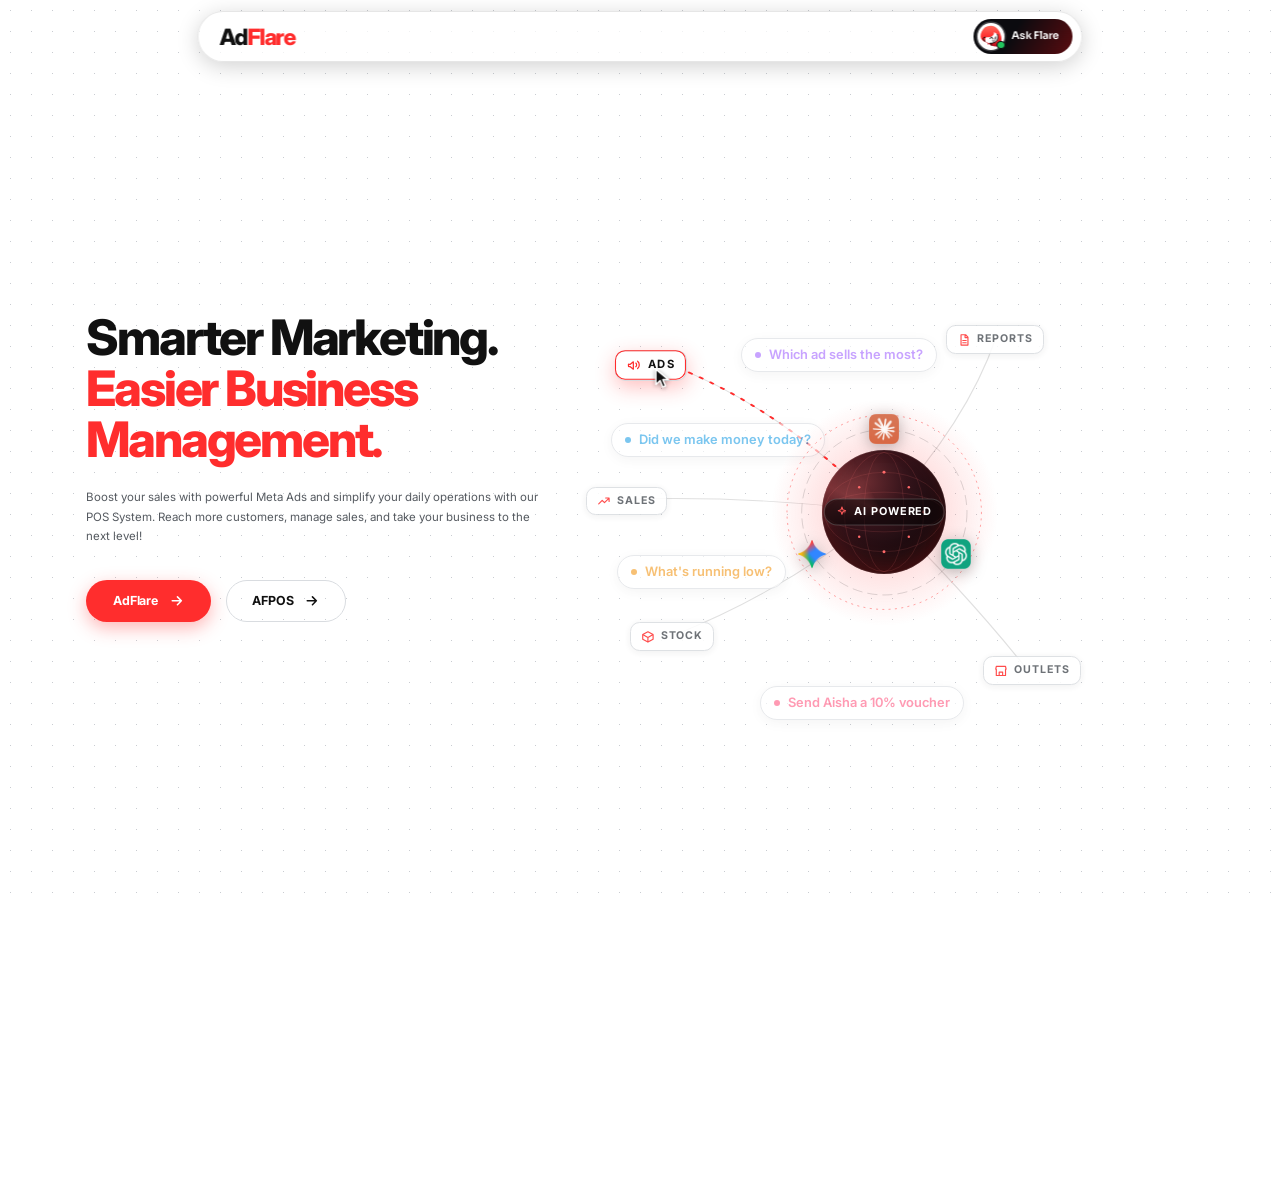
==== commit b5765a68: "Add files via upload" ====
--- a/index.html
+++ b/index.html
@@ -1,6 +1,9 @@
 <!DOCTYPE html>
 <html lang="en">
 <head>
+  <!-- Landing first: a new visit (new tab / ad-flare.org) goes to landing.html. Landing sets the flag. -->
+  <script>(function(){try{if(!sessionStorage.getItem('af-landed'))location.replace('landing.html')}catch(e){}})();</script>
+
   <meta charset="UTF-8" />
   <meta name="viewport" content="width=device-width, initial-scale=1.0" />
   <meta name="referrer" content="strict-origin-when-cross-origin">
@@ -25,7 +28,7 @@
     })();
   </script>
   <script src="clean-url.js"></script>
-  <link rel="stylesheet" href="style.css?v=20261116" />
+  <link rel="stylesheet" href="style.css?v=20261121" />
   <link rel="stylesheet" href="portfolio-ui.css?v=20261115" />
   <link rel="stylesheet" href="flare.css?v=20261115" />
   <link rel="stylesheet" href="scale.css?v=20261116" />
@@ -171,46 +174,8 @@
       </div>
     </div>
 
-    <div class="hero-stats">
-      <div class="stat-item">
-        <span class="stat-num">3<span>×</span></span>
-        <span class="stat-label">Average Growth</span>
-      </div>
-      <div class="stat-divider"></div>
-      <div class="stat-item">
-        <span class="stat-num">50<span>+</span></span>
-        <span class="stat-label">Campaigns Launched</span>
-      </div>
-      <div class="stat-divider"></div>
-      <div class="stat-item">
-        <span class="stat-num">98<span>%</span></span>
-        <span class="stat-label">Client Satisfaction</span>
-      </div>
-    </div>
-
-  </section>
-
-  <!-- ===== ABOUT ===== -->
-  <section id="about">
-    <div class="about-bg" id="aboutBg"></div>
-    <div class="about-grid">
-
-      <div class="about-content reveal">
-        <img src="img/favicon.png" alt="AdFlare" class="about-logo">
-        <span class="section-label">About AdFlare</span>
-        <h2 class="section-title">We Live &amp; Breathe Meta Advertising</h2>
-        <p class="about-intro">
-          <strong>AdFlare</strong> is a dedicated Meta Ads agency focused exclusively on <strong>Facebook and Instagram advertising</strong>, built to get you <strong>maximum return on every spent</strong>.
-        </p>
-        <ul class="feature-list">
-          <li>100% focused on Meta Ads: Facebook &amp; Instagram</li>
-          <li>Full campaign management: setup, testing, scaling</li>
-          <li>Transparent reporting: you see exactly what's working</li>
-        </ul>
-      </div>
-
-      <div class="reveal reveal-delay-2 about-metrics-wrap">
-        <div class="dash is-paused" id="dash">
+    <div class="hero-dash">
+      <div class="dash is-paused" id="dash">
 
           <div class="dash-window">
             <div class="dash-bar">
@@ -317,21 +282,324 @@
           </div>
 
         </div>
-      </div>
-
-    </div>
+    </div>
+
+    <div class="hero-stats">
+      <div class="stat-item">
+        <span class="stat-num">3<span>×</span></span>
+        <span class="stat-label">Average Growth</span>
+      </div>
+      <div class="stat-divider"></div>
+      <div class="stat-item">
+        <span class="stat-num">50<span>+</span></span>
+        <span class="stat-label">Campaigns Launched</span>
+      </div>
+      <div class="stat-divider"></div>
+      <div class="stat-item">
+        <span class="stat-num">98<span>%</span></span>
+        <span class="stat-label">Client Satisfaction</span>
+      </div>
+    </div>
+
   </section>
 
-  <!-- ===== PROMO BANNER 1: MAKE YOUR ONLINE PRESENCE STRONG ===== -->
-  <section class="promo-banner presence-banner" id="presenceBanner">
-    <div class="promo-side">
-      <div class="promo-text reveal reveal-slide-left">
-        <h2 class="promo-title">Make Your<br><span class="accent">Online Presence Strong</span></h2>
-        <p class="promo-sub">With AdFlare</p>
-      </div>
-      <div class="promo-graphic reveal reveal-slide-right">
-        <img src="img/1.png" alt="Stay ahead with AdFlare" loading="lazy">
-      </div>
+  <!-- ===== ABOUT ===== -->
+  <section id="about">
+    <div class="about-bg" id="aboutBg"></div>
+    <div class="ab-wrap">
+
+      <div class="about-content reveal">
+        <span class="section-label">About AdFlare</span>
+        <h2 class="section-title">We Live &amp; Breathe Meta Advertising</h2>
+        <p class="about-intro">
+          <strong>AdFlare</strong> is a dedicated Meta Ads agency focused exclusively on <strong>Facebook and Instagram advertising</strong>, built to get you <strong>maximum return on every spent</strong>.
+        </p>
+        <ul class="feature-list">
+          <li>100% focused on Meta Ads: Facebook &amp; Instagram</li>
+          <li>Full campaign management: setup, testing, scaling</li>
+          <li>Transparent reporting: you see exactly what's working</li>
+        </ul>
+      </div>
+
+      <div class="about-logo-wrap ab-stage reveal reveal-delay-2">
+        <span class="ab-ring ab-ring-1"></span>
+        <span class="ab-ring ab-ring-2"></span>
+        <span class="ab-glow"></span>
+        <img src="img/favicon.png" alt="AdFlare" class="about-logo">
+        <div class="ab-orbit" aria-hidden="true">
+          <span class="ab-sat" style="--a:0deg"><span class="ab-chip">Facebook</span></span>
+          <span class="ab-sat" style="--a:120deg"><span class="ab-chip">Instagram</span></span>
+          <span class="ab-sat" style="--a:240deg"><span class="ab-chip">Meta Ads</span></span>
+        </div>
+      </div>
+
+    </div>
+  </section>
+
+  <!-- ===== INDUSTRIES (right after About) ===== -->
+  <section id="services">
+
+    <!-- ===== INDUSTRIES SLIDESHOW ===== -->
+    <div class="industries-wrap reveal">
+      <span class="section-label industries-label">Who We Work With</span>
+      <h3 class="section-title industries-title">Industries We've Served</h3>
+
+      <div class="industries-rows">
+              <div class="industries-marquee industries-row-left">
+                <div class="industries-track">
+                                <div class="industry-item">
+                  <div class="industry-icon"><svg viewBox="0 0 24 24" fill="none" stroke="currentColor" stroke-width="1.6" stroke-linecap="round" stroke-linejoin="round"><path d="M1 3h15v13H1z"/><path d="M16 8h4l3 3v5h-7V8z"/><circle cx="5.5" cy="18.5" r="2.5"/><circle cx="18.5" cy="18.5" r="2.5"/></svg></div>
+                  <span>Distribution</span>
+                </div>
+                <div class="industry-item">
+                  <div class="industry-icon"><svg viewBox="0 0 24 24" fill="none" stroke="currentColor" stroke-width="1.6" stroke-linecap="round" stroke-linejoin="round"><path d="M21 16V8a2 2 0 0 0-1-1.73l-7-4a2 2 0 0 0-2 0l-7 4A2 2 0 0 0 3 8v8a2 2 0 0 0 1 1.73l7 4a2 2 0 0 0 2 0l7-4A2 2 0 0 0 21 16z"/><polyline points="3.27 6.96 12 12.01 20.73 6.96"/><line x1="12" y1="22.08" x2="12" y2="12"/></svg></div>
+                  <span>Supply</span>
+                </div>
+                <div class="industry-item">
+                  <div class="industry-icon"><svg viewBox="0 0 24 24" fill="none" stroke="currentColor" stroke-width="1.6" stroke-linecap="round" stroke-linejoin="round"><path d="M2 17h20"/><path d="M4 17a8 8 0 0 1 16 0"/><line x1="12" y1="6" x2="12" y2="3"/><circle cx="12" cy="3" r="1" fill="currentColor" stroke="none"/></svg></div>
+                  <span>Catering &amp; Restaurants</span>
+                </div>
+                <div class="industry-item">
+                  <div class="industry-icon"><svg viewBox="0 0 24 24" fill="none" stroke="currentColor" stroke-width="1.6" stroke-linecap="round" stroke-linejoin="round"><path d="M3 9l1-5h16l1 5"/><path d="M3 9a2 2 0 0 0 4 0 2 2 0 0 0 4 0 2 2 0 0 0 4 0 2 2 0 0 0 4 0"/><path d="M4 9v10h16V9"/><path d="M9 21v-6h6v6"/></svg></div>
+                  <span>Franchising</span>
+                </div>
+                <div class="industry-item">
+                  <div class="industry-icon"><svg viewBox="0 0 24 24" fill="none" stroke="currentColor" stroke-width="1.6" stroke-linecap="round" stroke-linejoin="round"><path d="M21 2L11 13"/><path d="M21 2l-7 20-4-9-9-4 20-7z"/></svg></div>
+                  <span>Travel &amp; Tour Agencies</span>
+                </div>
+                <!-- repeated sets so the row always fills wide screens and loops seamlessly -->
+                <div class="industry-item" aria-hidden="true">
+                  <div class="industry-icon"><svg viewBox="0 0 24 24" fill="none" stroke="currentColor" stroke-width="1.6" stroke-linecap="round" stroke-linejoin="round"><path d="M1 3h15v13H1z"/><path d="M16 8h4l3 3v5h-7V8z"/><circle cx="5.5" cy="18.5" r="2.5"/><circle cx="18.5" cy="18.5" r="2.5"/></svg></div>
+                  <span>Distribution</span>
+                </div>
+                <div class="industry-item" aria-hidden="true">
+                  <div class="industry-icon"><svg viewBox="0 0 24 24" fill="none" stroke="currentColor" stroke-width="1.6" stroke-linecap="round" stroke-linejoin="round"><path d="M21 16V8a2 2 0 0 0-1-1.73l-7-4a2 2 0 0 0-2 0l-7 4A2 2 0 0 0 3 8v8a2 2 0 0 0 1 1.73l7 4a2 2 0 0 0 2 0l7-4A2 2 0 0 0 21 16z"/><polyline points="3.27 6.96 12 12.01 20.73 6.96"/><line x1="12" y1="22.08" x2="12" y2="12"/></svg></div>
+                  <span>Supply</span>
+                </div>
+                <div class="industry-item" aria-hidden="true">
+                  <div class="industry-icon"><svg viewBox="0 0 24 24" fill="none" stroke="currentColor" stroke-width="1.6" stroke-linecap="round" stroke-linejoin="round"><path d="M2 17h20"/><path d="M4 17a8 8 0 0 1 16 0"/><line x1="12" y1="6" x2="12" y2="3"/><circle cx="12" cy="3" r="1" fill="currentColor" stroke="none"/></svg></div>
+                  <span>Catering &amp; Restaurants</span>
+                </div>
+                <div class="industry-item" aria-hidden="true">
+                  <div class="industry-icon"><svg viewBox="0 0 24 24" fill="none" stroke="currentColor" stroke-width="1.6" stroke-linecap="round" stroke-linejoin="round"><path d="M3 9l1-5h16l1 5"/><path d="M3 9a2 2 0 0 0 4 0 2 2 0 0 0 4 0 2 2 0 0 0 4 0 2 2 0 0 0 4 0"/><path d="M4 9v10h16V9"/><path d="M9 21v-6h6v6"/></svg></div>
+                  <span>Franchising</span>
+                </div>
+                <div class="industry-item" aria-hidden="true">
+                  <div class="industry-icon"><svg viewBox="0 0 24 24" fill="none" stroke="currentColor" stroke-width="1.6" stroke-linecap="round" stroke-linejoin="round"><path d="M21 2L11 13"/><path d="M21 2l-7 20-4-9-9-4 20-7z"/></svg></div>
+                  <span>Travel &amp; Tour Agencies</span>
+                </div>
+                <div class="industry-item" aria-hidden="true">
+                  <div class="industry-icon"><svg viewBox="0 0 24 24" fill="none" stroke="currentColor" stroke-width="1.6" stroke-linecap="round" stroke-linejoin="round"><path d="M1 3h15v13H1z"/><path d="M16 8h4l3 3v5h-7V8z"/><circle cx="5.5" cy="18.5" r="2.5"/><circle cx="18.5" cy="18.5" r="2.5"/></svg></div>
+                  <span>Distribution</span>
+                </div>
+                <div class="industry-item" aria-hidden="true">
+                  <div class="industry-icon"><svg viewBox="0 0 24 24" fill="none" stroke="currentColor" stroke-width="1.6" stroke-linecap="round" stroke-linejoin="round"><path d="M21 16V8a2 2 0 0 0-1-1.73l-7-4a2 2 0 0 0-2 0l-7 4A2 2 0 0 0 3 8v8a2 2 0 0 0 1 1.73l7 4a2 2 0 0 0 2 0l7-4A2 2 0 0 0 21 16z"/><polyline points="3.27 6.96 12 12.01 20.73 6.96"/><line x1="12" y1="22.08" x2="12" y2="12"/></svg></div>
+                  <span>Supply</span>
+                </div>
+                <div class="industry-item" aria-hidden="true">
+                  <div class="industry-icon"><svg viewBox="0 0 24 24" fill="none" stroke="currentColor" stroke-width="1.6" stroke-linecap="round" stroke-linejoin="round"><path d="M2 17h20"/><path d="M4 17a8 8 0 0 1 16 0"/><line x1="12" y1="6" x2="12" y2="3"/><circle cx="12" cy="3" r="1" fill="currentColor" stroke="none"/></svg></div>
+                  <span>Catering &amp; Restaurants</span>
+                </div>
+                <div class="industry-item" aria-hidden="true">
+                  <div class="industry-icon"><svg viewBox="0 0 24 24" fill="none" stroke="currentColor" stroke-width="1.6" stroke-linecap="round" stroke-linejoin="round"><path d="M3 9l1-5h16l1 5"/><path d="M3 9a2 2 0 0 0 4 0 2 2 0 0 0 4 0 2 2 0 0 0 4 0 2 2 0 0 0 4 0"/><path d="M4 9v10h16V9"/><path d="M9 21v-6h6v6"/></svg></div>
+                  <span>Franchising</span>
+                </div>
+                <div class="industry-item" aria-hidden="true">
+                  <div class="industry-icon"><svg viewBox="0 0 24 24" fill="none" stroke="currentColor" stroke-width="1.6" stroke-linecap="round" stroke-linejoin="round"><path d="M21 2L11 13"/><path d="M21 2l-7 20-4-9-9-4 20-7z"/></svg></div>
+                  <span>Travel &amp; Tour Agencies</span>
+                </div>
+                <div class="industry-item" aria-hidden="true">
+                  <div class="industry-icon"><svg viewBox="0 0 24 24" fill="none" stroke="currentColor" stroke-width="1.6" stroke-linecap="round" stroke-linejoin="round"><path d="M1 3h15v13H1z"/><path d="M16 8h4l3 3v5h-7V8z"/><circle cx="5.5" cy="18.5" r="2.5"/><circle cx="18.5" cy="18.5" r="2.5"/></svg></div>
+                  <span>Distribution</span>
+                </div>
+                <div class="industry-item" aria-hidden="true">
+                  <div class="industry-icon"><svg viewBox="0 0 24 24" fill="none" stroke="currentColor" stroke-width="1.6" stroke-linecap="round" stroke-linejoin="round"><path d="M21 16V8a2 2 0 0 0-1-1.73l-7-4a2 2 0 0 0-2 0l-7 4A2 2 0 0 0 3 8v8a2 2 0 0 0 1 1.73l7 4a2 2 0 0 0 2 0l7-4A2 2 0 0 0 21 16z"/><polyline points="3.27 6.96 12 12.01 20.73 6.96"/><line x1="12" y1="22.08" x2="12" y2="12"/></svg></div>
+                  <span>Supply</span>
+                </div>
+                <div class="industry-item" aria-hidden="true">
+                  <div class="industry-icon"><svg viewBox="0 0 24 24" fill="none" stroke="currentColor" stroke-width="1.6" stroke-linecap="round" stroke-linejoin="round"><path d="M2 17h20"/><path d="M4 17a8 8 0 0 1 16 0"/><line x1="12" y1="6" x2="12" y2="3"/><circle cx="12" cy="3" r="1" fill="currentColor" stroke="none"/></svg></div>
+                  <span>Catering &amp; Restaurants</span>
+                </div>
+                <div class="industry-item" aria-hidden="true">
+                  <div class="industry-icon"><svg viewBox="0 0 24 24" fill="none" stroke="currentColor" stroke-width="1.6" stroke-linecap="round" stroke-linejoin="round"><path d="M3 9l1-5h16l1 5"/><path d="M3 9a2 2 0 0 0 4 0 2 2 0 0 0 4 0 2 2 0 0 0 4 0 2 2 0 0 0 4 0"/><path d="M4 9v10h16V9"/><path d="M9 21v-6h6v6"/></svg></div>
+                  <span>Franchising</span>
+                </div>
+                <div class="industry-item" aria-hidden="true">
+                  <div class="industry-icon"><svg viewBox="0 0 24 24" fill="none" stroke="currentColor" stroke-width="1.6" stroke-linecap="round" stroke-linejoin="round"><path d="M21 2L11 13"/><path d="M21 2l-7 20-4-9-9-4 20-7z"/></svg></div>
+                  <span>Travel &amp; Tour Agencies</span>
+                </div>
+                <div class="industry-item" aria-hidden="true">
+                  <div class="industry-icon"><svg viewBox="0 0 24 24" fill="none" stroke="currentColor" stroke-width="1.6" stroke-linecap="round" stroke-linejoin="round"><path d="M1 3h15v13H1z"/><path d="M16 8h4l3 3v5h-7V8z"/><circle cx="5.5" cy="18.5" r="2.5"/><circle cx="18.5" cy="18.5" r="2.5"/></svg></div>
+                  <span>Distribution</span>
+                </div>
+                <div class="industry-item" aria-hidden="true">
+                  <div class="industry-icon"><svg viewBox="0 0 24 24" fill="none" stroke="currentColor" stroke-width="1.6" stroke-linecap="round" stroke-linejoin="round"><path d="M21 16V8a2 2 0 0 0-1-1.73l-7-4a2 2 0 0 0-2 0l-7 4A2 2 0 0 0 3 8v8a2 2 0 0 0 1 1.73l7 4a2 2 0 0 0 2 0l7-4A2 2 0 0 0 21 16z"/><polyline points="3.27 6.96 12 12.01 20.73 6.96"/><line x1="12" y1="22.08" x2="12" y2="12"/></svg></div>
+                  <span>Supply</span>
+                </div>
+                <div class="industry-item" aria-hidden="true">
+                  <div class="industry-icon"><svg viewBox="0 0 24 24" fill="none" stroke="currentColor" stroke-width="1.6" stroke-linecap="round" stroke-linejoin="round"><path d="M2 17h20"/><path d="M4 17a8 8 0 0 1 16 0"/><line x1="12" y1="6" x2="12" y2="3"/><circle cx="12" cy="3" r="1" fill="currentColor" stroke="none"/></svg></div>
+                  <span>Catering &amp; Restaurants</span>
+                </div>
+                <div class="industry-item" aria-hidden="true">
+                  <div class="industry-icon"><svg viewBox="0 0 24 24" fill="none" stroke="currentColor" stroke-width="1.6" stroke-linecap="round" stroke-linejoin="round"><path d="M3 9l1-5h16l1 5"/><path d="M3 9a2 2 0 0 0 4 0 2 2 0 0 0 4 0 2 2 0 0 0 4 0 2 2 0 0 0 4 0"/><path d="M4 9v10h16V9"/><path d="M9 21v-6h6v6"/></svg></div>
+                  <span>Franchising</span>
+                </div>
+                <div class="industry-item" aria-hidden="true">
+                  <div class="industry-icon"><svg viewBox="0 0 24 24" fill="none" stroke="currentColor" stroke-width="1.6" stroke-linecap="round" stroke-linejoin="round"><path d="M21 2L11 13"/><path d="M21 2l-7 20-4-9-9-4 20-7z"/></svg></div>
+                  <span>Travel &amp; Tour Agencies</span>
+                </div>
+                <div class="industry-item" aria-hidden="true">
+                  <div class="industry-icon"><svg viewBox="0 0 24 24" fill="none" stroke="currentColor" stroke-width="1.6" stroke-linecap="round" stroke-linejoin="round"><path d="M1 3h15v13H1z"/><path d="M16 8h4l3 3v5h-7V8z"/><circle cx="5.5" cy="18.5" r="2.5"/><circle cx="18.5" cy="18.5" r="2.5"/></svg></div>
+                  <span>Distribution</span>
+                </div>
+                <div class="industry-item" aria-hidden="true">
+                  <div class="industry-icon"><svg viewBox="0 0 24 24" fill="none" stroke="currentColor" stroke-width="1.6" stroke-linecap="round" stroke-linejoin="round"><path d="M21 16V8a2 2 0 0 0-1-1.73l-7-4a2 2 0 0 0-2 0l-7 4A2 2 0 0 0 3 8v8a2 2 0 0 0 1 1.73l7 4a2 2 0 0 0 2 0l7-4A2 2 0 0 0 21 16z"/><polyline points="3.27 6.96 12 12.01 20.73 6.96"/><line x1="12" y1="22.08" x2="12" y2="12"/></svg></div>
+                  <span>Supply</span>
+                </div>
+                <div class="industry-item" aria-hidden="true">
+                  <div class="industry-icon"><svg viewBox="0 0 24 24" fill="none" stroke="currentColor" stroke-width="1.6" stroke-linecap="round" stroke-linejoin="round"><path d="M2 17h20"/><path d="M4 17a8 8 0 0 1 16 0"/><line x1="12" y1="6" x2="12" y2="3"/><circle cx="12" cy="3" r="1" fill="currentColor" stroke="none"/></svg></div>
+                  <span>Catering &amp; Restaurants</span>
+                </div>
+                <div class="industry-item" aria-hidden="true">
+                  <div class="industry-icon"><svg viewBox="0 0 24 24" fill="none" stroke="currentColor" stroke-width="1.6" stroke-linecap="round" stroke-linejoin="round"><path d="M3 9l1-5h16l1 5"/><path d="M3 9a2 2 0 0 0 4 0 2 2 0 0 0 4 0 2 2 0 0 0 4 0 2 2 0 0 0 4 0"/><path d="M4 9v10h16V9"/><path d="M9 21v-6h6v6"/></svg></div>
+                  <span>Franchising</span>
+                </div>
+                <div class="industry-item" aria-hidden="true">
+                  <div class="industry-icon"><svg viewBox="0 0 24 24" fill="none" stroke="currentColor" stroke-width="1.6" stroke-linecap="round" stroke-linejoin="round"><path d="M21 2L11 13"/><path d="M21 2l-7 20-4-9-9-4 20-7z"/></svg></div>
+                  <span>Travel &amp; Tour Agencies</span>
+                </div>
+
+                </div>
+              </div>
+              <div class="industries-marquee industries-row-right">
+                <div class="industries-track industries-track-reverse">
+                                <div class="industry-item">
+                  <div class="industry-icon"><svg viewBox="0 0 24 24" fill="none" stroke="currentColor" stroke-width="1.6" stroke-linecap="round" stroke-linejoin="round"><path d="M3 21h18"/><path d="M9 8h1M9 12h1M9 16h1M14 8h1M14 12h1M14 16h1"/><path d="M5 21V5a1 1 0 0 1 1-1h12a1 1 0 0 1 1 1v16"/></svg></div>
+                  <span>Real Estate</span>
+                </div>
+                <div class="industry-item">
+                  <div class="industry-icon"><svg viewBox="0 0 24 24" fill="none" stroke="currentColor" stroke-width="1.6" stroke-linecap="round" stroke-linejoin="round"><path d="M12 3c3 0 5 2 5 5 0 3-1 4-1 7 0 2-1 3-2 3s-1-2-2-3c-1 1-1 3-2 3s-2-1-2-3c0-3-1-4-1-7 0-3 2-5 5-5z"/></svg></div>
+                  <span>Dental Clinics</span>
+                </div>
+                <div class="industry-item">
+                  <div class="industry-icon"><svg viewBox="0 0 24 24" fill="none" stroke="currentColor" stroke-width="1.6" stroke-linecap="round" stroke-linejoin="round"><path d="M5 11l1.5-4.5A2 2 0 0 1 8.4 5h7.2a2 2 0 0 1 1.9 1.5L19 11"/><rect x="2" y="11" width="20" height="7" rx="2"/><circle cx="7" cy="18" r="1.6"/><circle cx="17" cy="18" r="1.6"/></svg></div>
+                  <span>Car &amp; Automotive</span>
+                </div>
+                <div class="industry-item">
+                  <div class="industry-icon"><svg viewBox="0 0 24 24" fill="none" stroke="currentColor" stroke-width="1.6" stroke-linecap="round" stroke-linejoin="round"><path d="M6 3v9a3 3 0 0 0 3 3h1"/><path d="M6 9h5"/><path d="M10 15v6"/><path d="M6 21l1-3h6l3 3"/><circle cx="17" cy="6" r="2"/></svg></div>
+                  <span>Aesthetic Clinics</span>
+                </div>
+                <div class="industry-item">
+                  <div class="industry-icon"><svg viewBox="0 0 24 24" fill="none" stroke="currentColor" stroke-width="1.6" stroke-linecap="round" stroke-linejoin="round"><path d="M14.7 6.3a1 1 0 0 0 0 1.4l1.6 1.6a1 1 0 0 0 1.4 0l3.77-3.77a6 6 0 0 1-7.94 7.94l-6.91 6.91a2.12 2.12 0 0 1-3-3l6.91-6.91a6 6 0 0 1 7.94-7.94l-3.76 3.76z"/></svg></div>
+                  <span>Home &amp; Construction</span>
+                </div>
+                <!-- repeated sets so the row always fills wide screens and loops seamlessly -->
+                <div class="industry-item" aria-hidden="true">
+                  <div class="industry-icon"><svg viewBox="0 0 24 24" fill="none" stroke="currentColor" stroke-width="1.6" stroke-linecap="round" stroke-linejoin="round"><path d="M3 21h18"/><path d="M9 8h1M9 12h1M9 16h1M14 8h1M14 12h1M14 16h1"/><path d="M5 21V5a1 1 0 0 1 1-1h12a1 1 0 0 1 1 1v16"/></svg></div>
+                  <span>Real Estate</span>
+                </div>
+                <div class="industry-item" aria-hidden="true">
+                  <div class="industry-icon"><svg viewBox="0 0 24 24" fill="none" stroke="currentColor" stroke-width="1.6" stroke-linecap="round" stroke-linejoin="round"><path d="M12 3c3 0 5 2 5 5 0 3-1 4-1 7 0 2-1 3-2 3s-1-2-2-3c-1 1-1 3-2 3s-2-1-2-3c0-3-1-4-1-7 0-3 2-5 5-5z"/></svg></div>
+                  <span>Dental Clinics</span>
+                </div>
+                <div class="industry-item" aria-hidden="true">
+                  <div class="industry-icon"><svg viewBox="0 0 24 24" fill="none" stroke="currentColor" stroke-width="1.6" stroke-linecap="round" stroke-linejoin="round"><path d="M5 11l1.5-4.5A2 2 0 0 1 8.4 5h7.2a2 2 0 0 1 1.9 1.5L19 11"/><rect x="2" y="11" width="20" height="7" rx="2"/><circle cx="7" cy="18" r="1.6"/><circle cx="17" cy="18" r="1.6"/></svg></div>
+                  <span>Car &amp; Automotive</span>
+                </div>
+                <div class="industry-item" aria-hidden="true">
+                  <div class="industry-icon"><svg viewBox="0 0 24 24" fill="none" stroke="currentColor" stroke-width="1.6" stroke-linecap="round" stroke-linejoin="round"><path d="M6 3v9a3 3 0 0 0 3 3h1"/><path d="M6 9h5"/><path d="M10 15v6"/><path d="M6 21l1-3h6l3 3"/><circle cx="17" cy="6" r="2"/></svg></div>
+                  <span>Aesthetic Clinics</span>
+                </div>
+                <div class="industry-item" aria-hidden="true">
+                  <div class="industry-icon"><svg viewBox="0 0 24 24" fill="none" stroke="currentColor" stroke-width="1.6" stroke-linecap="round" stroke-linejoin="round"><path d="M14.7 6.3a1 1 0 0 0 0 1.4l1.6 1.6a1 1 0 0 0 1.4 0l3.77-3.77a6 6 0 0 1-7.94 7.94l-6.91 6.91a2.12 2.12 0 0 1-3-3l6.91-6.91a6 6 0 0 1 7.94-7.94l-3.76 3.76z"/></svg></div>
+                  <span>Home &amp; Construction</span>
+                </div>
+                <div class="industry-item" aria-hidden="true">
+                  <div class="industry-icon"><svg viewBox="0 0 24 24" fill="none" stroke="currentColor" stroke-width="1.6" stroke-linecap="round" stroke-linejoin="round"><path d="M3 21h18"/><path d="M9 8h1M9 12h1M9 16h1M14 8h1M14 12h1M14 16h1"/><path d="M5 21V5a1 1 0 0 1 1-1h12a1 1 0 0 1 1 1v16"/></svg></div>
+                  <span>Real Estate</span>
+                </div>
+                <div class="industry-item" aria-hidden="true">
+                  <div class="industry-icon"><svg viewBox="0 0 24 24" fill="none" stroke="currentColor" stroke-width="1.6" stroke-linecap="round" stroke-linejoin="round"><path d="M12 3c3 0 5 2 5 5 0 3-1 4-1 7 0 2-1 3-2 3s-1-2-2-3c-1 1-1 3-2 3s-2-1-2-3c0-3-1-4-1-7 0-3 2-5 5-5z"/></svg></div>
+                  <span>Dental Clinics</span>
+                </div>
+                <div class="industry-item" aria-hidden="true">
+                  <div class="industry-icon"><svg viewBox="0 0 24 24" fill="none" stroke="currentColor" stroke-width="1.6" stroke-linecap="round" stroke-linejoin="round"><path d="M5 11l1.5-4.5A2 2 0 0 1 8.4 5h7.2a2 2 0 0 1 1.9 1.5L19 11"/><rect x="2" y="11" width="20" height="7" rx="2"/><circle cx="7" cy="18" r="1.6"/><circle cx="17" cy="18" r="1.6"/></svg></div>
+                  <span>Car &amp; Automotive</span>
+                </div>
+                <div class="industry-item" aria-hidden="true">
+                  <div class="industry-icon"><svg viewBox="0 0 24 24" fill="none" stroke="currentColor" stroke-width="1.6" stroke-linecap="round" stroke-linejoin="round"><path d="M6 3v9a3 3 0 0 0 3 3h1"/><path d="M6 9h5"/><path d="M10 15v6"/><path d="M6 21l1-3h6l3 3"/><circle cx="17" cy="6" r="2"/></svg></div>
+                  <span>Aesthetic Clinics</span>
+                </div>
+                <div class="industry-item" aria-hidden="true">
+                  <div class="industry-icon"><svg viewBox="0 0 24 24" fill="none" stroke="currentColor" stroke-width="1.6" stroke-linecap="round" stroke-linejoin="round"><path d="M14.7 6.3a1 1 0 0 0 0 1.4l1.6 1.6a1 1 0 0 0 1.4 0l3.77-3.77a6 6 0 0 1-7.94 7.94l-6.91 6.91a2.12 2.12 0 0 1-3-3l6.91-6.91a6 6 0 0 1 7.94-7.94l-3.76 3.76z"/></svg></div>
+                  <span>Home &amp; Construction</span>
+                </div>
+                <div class="industry-item" aria-hidden="true">
+                  <div class="industry-icon"><svg viewBox="0 0 24 24" fill="none" stroke="currentColor" stroke-width="1.6" stroke-linecap="round" stroke-linejoin="round"><path d="M3 21h18"/><path d="M9 8h1M9 12h1M9 16h1M14 8h1M14 12h1M14 16h1"/><path d="M5 21V5a1 1 0 0 1 1-1h12a1 1 0 0 1 1 1v16"/></svg></div>
+                  <span>Real Estate</span>
+                </div>
+                <div class="industry-item" aria-hidden="true">
+                  <div class="industry-icon"><svg viewBox="0 0 24 24" fill="none" stroke="currentColor" stroke-width="1.6" stroke-linecap="round" stroke-linejoin="round"><path d="M12 3c3 0 5 2 5 5 0 3-1 4-1 7 0 2-1 3-2 3s-1-2-2-3c-1 1-1 3-2 3s-2-1-2-3c0-3-1-4-1-7 0-3 2-5 5-5z"/></svg></div>
+                  <span>Dental Clinics</span>
+                </div>
+                <div class="industry-item" aria-hidden="true">
+                  <div class="industry-icon"><svg viewBox="0 0 24 24" fill="none" stroke="currentColor" stroke-width="1.6" stroke-linecap="round" stroke-linejoin="round"><path d="M5 11l1.5-4.5A2 2 0 0 1 8.4 5h7.2a2 2 0 0 1 1.9 1.5L19 11"/><rect x="2" y="11" width="20" height="7" rx="2"/><circle cx="7" cy="18" r="1.6"/><circle cx="17" cy="18" r="1.6"/></svg></div>
+                  <span>Car &amp; Automotive</span>
+                </div>
+                <div class="industry-item" aria-hidden="true">
+                  <div class="industry-icon"><svg viewBox="0 0 24 24" fill="none" stroke="currentColor" stroke-width="1.6" stroke-linecap="round" stroke-linejoin="round"><path d="M6 3v9a3 3 0 0 0 3 3h1"/><path d="M6 9h5"/><path d="M10 15v6"/><path d="M6 21l1-3h6l3 3"/><circle cx="17" cy="6" r="2"/></svg></div>
+                  <span>Aesthetic Clinics</span>
+                </div>
+                <div class="industry-item" aria-hidden="true">
+                  <div class="industry-icon"><svg viewBox="0 0 24 24" fill="none" stroke="currentColor" stroke-width="1.6" stroke-linecap="round" stroke-linejoin="round"><path d="M14.7 6.3a1 1 0 0 0 0 1.4l1.6 1.6a1 1 0 0 0 1.4 0l3.77-3.77a6 6 0 0 1-7.94 7.94l-6.91 6.91a2.12 2.12 0 0 1-3-3l6.91-6.91a6 6 0 0 1 7.94-7.94l-3.76 3.76z"/></svg></div>
+                  <span>Home &amp; Construction</span>
+                </div>
+                <div class="industry-item" aria-hidden="true">
+                  <div class="industry-icon"><svg viewBox="0 0 24 24" fill="none" stroke="currentColor" stroke-width="1.6" stroke-linecap="round" stroke-linejoin="round"><path d="M3 21h18"/><path d="M9 8h1M9 12h1M9 16h1M14 8h1M14 12h1M14 16h1"/><path d="M5 21V5a1 1 0 0 1 1-1h12a1 1 0 0 1 1 1v16"/></svg></div>
+                  <span>Real Estate</span>
+                </div>
+                <div class="industry-item" aria-hidden="true">
+                  <div class="industry-icon"><svg viewBox="0 0 24 24" fill="none" stroke="currentColor" stroke-width="1.6" stroke-linecap="round" stroke-linejoin="round"><path d="M12 3c3 0 5 2 5 5 0 3-1 4-1 7 0 2-1 3-2 3s-1-2-2-3c-1 1-1 3-2 3s-2-1-2-3c0-3-1-4-1-7 0-3 2-5 5-5z"/></svg></div>
+                  <span>Dental Clinics</span>
+                </div>
+                <div class="industry-item" aria-hidden="true">
+                  <div class="industry-icon"><svg viewBox="0 0 24 24" fill="none" stroke="currentColor" stroke-width="1.6" stroke-linecap="round" stroke-linejoin="round"><path d="M5 11l1.5-4.5A2 2 0 0 1 8.4 5h7.2a2 2 0 0 1 1.9 1.5L19 11"/><rect x="2" y="11" width="20" height="7" rx="2"/><circle cx="7" cy="18" r="1.6"/><circle cx="17" cy="18" r="1.6"/></svg></div>
+                  <span>Car &amp; Automotive</span>
+                </div>
+                <div class="industry-item" aria-hidden="true">
+                  <div class="industry-icon"><svg viewBox="0 0 24 24" fill="none" stroke="currentColor" stroke-width="1.6" stroke-linecap="round" stroke-linejoin="round"><path d="M6 3v9a3 3 0 0 0 3 3h1"/><path d="M6 9h5"/><path d="M10 15v6"/><path d="M6 21l1-3h6l3 3"/><circle cx="17" cy="6" r="2"/></svg></div>
+                  <span>Aesthetic Clinics</span>
+                </div>
+                <div class="industry-item" aria-hidden="true">
+                  <div class="industry-icon"><svg viewBox="0 0 24 24" fill="none" stroke="currentColor" stroke-width="1.6" stroke-linecap="round" stroke-linejoin="round"><path d="M14.7 6.3a1 1 0 0 0 0 1.4l1.6 1.6a1 1 0 0 0 1.4 0l3.77-3.77a6 6 0 0 1-7.94 7.94l-6.91 6.91a2.12 2.12 0 0 1-3-3l6.91-6.91a6 6 0 0 1 7.94-7.94l-3.76 3.76z"/></svg></div>
+                  <span>Home &amp; Construction</span>
+                </div>
+                <div class="industry-item" aria-hidden="true">
+                  <div class="industry-icon"><svg viewBox="0 0 24 24" fill="none" stroke="currentColor" stroke-width="1.6" stroke-linecap="round" stroke-linejoin="round"><path d="M3 21h18"/><path d="M9 8h1M9 12h1M9 16h1M14 8h1M14 12h1M14 16h1"/><path d="M5 21V5a1 1 0 0 1 1-1h12a1 1 0 0 1 1 1v16"/></svg></div>
+                  <span>Real Estate</span>
+                </div>
+                <div class="industry-item" aria-hidden="true">
+                  <div class="industry-icon"><svg viewBox="0 0 24 24" fill="none" stroke="currentColor" stroke-width="1.6" stroke-linecap="round" stroke-linejoin="round"><path d="M12 3c3 0 5 2 5 5 0 3-1 4-1 7 0 2-1 3-2 3s-1-2-2-3c-1 1-1 3-2 3s-2-1-2-3c0-3-1-4-1-7 0-3 2-5 5-5z"/></svg></div>
+                  <span>Dental Clinics</span>
+                </div>
+                <div class="industry-item" aria-hidden="true">
+                  <div class="industry-icon"><svg viewBox="0 0 24 24" fill="none" stroke="currentColor" stroke-width="1.6" stroke-linecap="round" stroke-linejoin="round"><path d="M5 11l1.5-4.5A2 2 0 0 1 8.4 5h7.2a2 2 0 0 1 1.9 1.5L19 11"/><rect x="2" y="11" width="20" height="7" rx="2"/><circle cx="7" cy="18" r="1.6"/><circle cx="17" cy="18" r="1.6"/></svg></div>
+                  <span>Car &amp; Automotive</span>
+                </div>
+                <div class="industry-item" aria-hidden="true">
+                  <div class="industry-icon"><svg viewBox="0 0 24 24" fill="none" stroke="currentColor" stroke-width="1.6" stroke-linecap="round" stroke-linejoin="round"><path d="M6 3v9a3 3 0 0 0 3 3h1"/><path d="M6 9h5"/><path d="M10 15v6"/><path d="M6 21l1-3h6l3 3"/><circle cx="17" cy="6" r="2"/></svg></div>
+                  <span>Aesthetic Clinics</span>
+                </div>
+                <div class="industry-item" aria-hidden="true">
+                  <div class="industry-icon"><svg viewBox="0 0 24 24" fill="none" stroke="currentColor" stroke-width="1.6" stroke-linecap="round" stroke-linejoin="round"><path d="M14.7 6.3a1 1 0 0 0 0 1.4l1.6 1.6a1 1 0 0 0 1.4 0l3.77-3.77a6 6 0 0 1-7.94 7.94l-6.91 6.91a2.12 2.12 0 0 1-3-3l6.91-6.91a6 6 0 0 1 7.94-7.94l-3.76 3.76z"/></svg></div>
+                  <span>Home &amp; Construction</span>
+                </div>
+
+      
+                <!-- duplicate set for seamless infinite loop -->
+                </div>
+              </div>
+            </div>
     </div>
   </section>
 
@@ -892,195 +1160,16 @@
     </div>
   </section>
 
-  <!-- ===== SERVICES ===== -->
-  <section id="services">
-
-    <!-- ===== INDUSTRIES SLIDESHOW ===== -->
-    <div class="industries-wrap reveal">
-      <span class="section-label industries-label">Who We Work With</span>
-      <h3 class="section-title industries-title">Industries We've Served</h3>
-
-      <div class="industries-marquee industries-marquee-desktop">
-        <div class="industries-track">
-          <div class="industry-item">
-            <div class="industry-icon"><svg viewBox="0 0 24 24" fill="none" stroke="currentColor" stroke-width="1.6" stroke-linecap="round" stroke-linejoin="round"><path d="M1 3h15v13H1z"/><path d="M16 8h4l3 3v5h-7V8z"/><circle cx="5.5" cy="18.5" r="2.5"/><circle cx="18.5" cy="18.5" r="2.5"/></svg></div>
-            <span>Distribution</span>
-          </div>
-          <div class="industry-item">
-            <div class="industry-icon"><svg viewBox="0 0 24 24" fill="none" stroke="currentColor" stroke-width="1.6" stroke-linecap="round" stroke-linejoin="round"><path d="M21 16V8a2 2 0 0 0-1-1.73l-7-4a2 2 0 0 0-2 0l-7 4A2 2 0 0 0 3 8v8a2 2 0 0 0 1 1.73l7 4a2 2 0 0 0 2 0l7-4A2 2 0 0 0 21 16z"/><polyline points="3.27 6.96 12 12.01 20.73 6.96"/><line x1="12" y1="22.08" x2="12" y2="12"/></svg></div>
-            <span>Supply</span>
-          </div>
-          <div class="industry-item">
-            <div class="industry-icon"><svg viewBox="0 0 24 24" fill="none" stroke="currentColor" stroke-width="1.6" stroke-linecap="round" stroke-linejoin="round"><path d="M2 17h20"/><path d="M4 17a8 8 0 0 1 16 0"/><line x1="12" y1="6" x2="12" y2="3"/><circle cx="12" cy="3" r="1" fill="currentColor" stroke="none"/></svg></div>
-            <span>Catering &amp; Restaurants</span>
-          </div>
-          <div class="industry-item">
-            <div class="industry-icon"><svg viewBox="0 0 24 24" fill="none" stroke="currentColor" stroke-width="1.6" stroke-linecap="round" stroke-linejoin="round"><path d="M3 9l1-5h16l1 5"/><path d="M3 9a2 2 0 0 0 4 0 2 2 0 0 0 4 0 2 2 0 0 0 4 0 2 2 0 0 0 4 0"/><path d="M4 9v10h16V9"/><path d="M9 21v-6h6v6"/></svg></div>
-            <span>Franchising</span>
-          </div>
-          <div class="industry-item">
-            <div class="industry-icon"><svg viewBox="0 0 24 24" fill="none" stroke="currentColor" stroke-width="1.6" stroke-linecap="round" stroke-linejoin="round"><path d="M21 2L11 13"/><path d="M21 2l-7 20-4-9-9-4 20-7z"/></svg></div>
-            <span>Travel &amp; Tour Agencies</span>
-          </div>
-          <div class="industry-item">
-            <div class="industry-icon"><svg viewBox="0 0 24 24" fill="none" stroke="currentColor" stroke-width="1.6" stroke-linecap="round" stroke-linejoin="round"><path d="M3 21h18"/><path d="M9 8h1M9 12h1M9 16h1M14 8h1M14 12h1M14 16h1"/><path d="M5 21V5a1 1 0 0 1 1-1h12a1 1 0 0 1 1 1v16"/></svg></div>
-            <span>Real Estate</span>
-          </div>
-          <div class="industry-item">
-            <div class="industry-icon"><svg viewBox="0 0 24 24" fill="none" stroke="currentColor" stroke-width="1.6" stroke-linecap="round" stroke-linejoin="round"><path d="M12 3c3 0 5 2 5 5 0 3-1 4-1 7 0 2-1 3-2 3s-1-2-2-3c-1 1-1 3-2 3s-2-1-2-3c0-3-1-4-1-7 0-3 2-5 5-5z"/></svg></div>
-            <span>Dental Clinics</span>
-          </div>
-          <div class="industry-item">
-            <div class="industry-icon"><svg viewBox="0 0 24 24" fill="none" stroke="currentColor" stroke-width="1.6" stroke-linecap="round" stroke-linejoin="round"><path d="M5 11l1.5-4.5A2 2 0 0 1 8.4 5h7.2a2 2 0 0 1 1.9 1.5L19 11"/><rect x="2" y="11" width="20" height="7" rx="2"/><circle cx="7" cy="18" r="1.6"/><circle cx="17" cy="18" r="1.6"/></svg></div>
-            <span>Car &amp; Automotive</span>
-          </div>
-          <div class="industry-item">
-            <div class="industry-icon"><svg viewBox="0 0 24 24" fill="none" stroke="currentColor" stroke-width="1.6" stroke-linecap="round" stroke-linejoin="round"><path d="M6 3v9a3 3 0 0 0 3 3h1"/><path d="M6 9h5"/><path d="M10 15v6"/><path d="M6 21l1-3h6l3 3"/><circle cx="17" cy="6" r="2"/></svg></div>
-            <span>Aesthetic Clinics</span>
-          </div>
-          <div class="industry-item">
-            <div class="industry-icon"><svg viewBox="0 0 24 24" fill="none" stroke="currentColor" stroke-width="1.6" stroke-linecap="round" stroke-linejoin="round"><path d="M14.7 6.3a1 1 0 0 0 0 1.4l1.6 1.6a1 1 0 0 0 1.4 0l3.77-3.77a6 6 0 0 1-7.94 7.94l-6.91 6.91a2.12 2.12 0 0 1-3-3l6.91-6.91a6 6 0 0 1 7.94-7.94l-3.76 3.76z"/></svg></div>
-            <span>Home &amp; Construction</span>
-          </div>
-
-          <!-- duplicate set for seamless infinite loop -->
-          <div class="industry-item" aria-hidden="true">
-            <div class="industry-icon"><svg viewBox="0 0 24 24" fill="none" stroke="currentColor" stroke-width="1.6" stroke-linecap="round" stroke-linejoin="round"><path d="M1 3h15v13H1z"/><path d="M16 8h4l3 3v5h-7V8z"/><circle cx="5.5" cy="18.5" r="2.5"/><circle cx="18.5" cy="18.5" r="2.5"/></svg></div>
-            <span>Distribution</span>
-          </div>
-          <div class="industry-item" aria-hidden="true">
-            <div class="industry-icon"><svg viewBox="0 0 24 24" fill="none" stroke="currentColor" stroke-width="1.6" stroke-linecap="round" stroke-linejoin="round"><path d="M21 16V8a2 2 0 0 0-1-1.73l-7-4a2 2 0 0 0-2 0l-7 4A2 2 0 0 0 3 8v8a2 2 0 0 0 1 1.73l7 4a2 2 0 0 0 2 0l7-4A2 2 0 0 0 21 16z"/><polyline points="3.27 6.96 12 12.01 20.73 6.96"/><line x1="12" y1="22.08" x2="12" y2="12"/></svg></div>
-            <span>Supply</span>
-          </div>
-          <div class="industry-item" aria-hidden="true">
-            <div class="industry-icon"><svg viewBox="0 0 24 24" fill="none" stroke="currentColor" stroke-width="1.6" stroke-linecap="round" stroke-linejoin="round"><path d="M2 17h20"/><path d="M4 17a8 8 0 0 1 16 0"/><line x1="12" y1="6" x2="12" y2="3"/><circle cx="12" cy="3" r="1" fill="currentColor" stroke="none"/></svg></div>
-            <span>Catering &amp; Restaurants</span>
-          </div>
-          <div class="industry-item" aria-hidden="true">
-            <div class="industry-icon"><svg viewBox="0 0 24 24" fill="none" stroke="currentColor" stroke-width="1.6" stroke-linecap="round" stroke-linejoin="round"><path d="M3 9l1-5h16l1 5"/><path d="M3 9a2 2 0 0 0 4 0 2 2 0 0 0 4 0 2 2 0 0 0 4 0 2 2 0 0 0 4 0"/><path d="M4 9v10h16V9"/><path d="M9 21v-6h6v6"/></svg></div>
-            <span>Franchising</span>
-          </div>
-          <div class="industry-item" aria-hidden="true">
-            <div class="industry-icon"><svg viewBox="0 0 24 24" fill="none" stroke="currentColor" stroke-width="1.6" stroke-linecap="round" stroke-linejoin="round"><path d="M21 2L11 13"/><path d="M21 2l-7 20-4-9-9-4 20-7z"/></svg></div>
-            <span>Travel &amp; Tour Agencies</span>
-          </div>
-          <div class="industry-item" aria-hidden="true">
-            <div class="industry-icon"><svg viewBox="0 0 24 24" fill="none" stroke="currentColor" stroke-width="1.6" stroke-linecap="round" stroke-linejoin="round"><path d="M3 21h18"/><path d="M9 8h1M9 12h1M9 16h1M14 8h1M14 12h1M14 16h1"/><path d="M5 21V5a1 1 0 0 1 1-1h12a1 1 0 0 1 1 1v16"/></svg></div>
-            <span>Real Estate</span>
-          </div>
-          <div class="industry-item" aria-hidden="true">
-            <div class="industry-icon"><svg viewBox="0 0 24 24" fill="none" stroke="currentColor" stroke-width="1.6" stroke-linecap="round" stroke-linejoin="round"><path d="M12 3c3 0 5 2 5 5 0 3-1 4-1 7 0 2-1 3-2 3s-1-2-2-3c-1 1-1 3-2 3s-2-1-2-3c0-3-1-4-1-7 0-3 2-5 5-5z"/></svg></div>
-            <span>Dental Clinics</span>
-          </div>
-          <div class="industry-item" aria-hidden="true">
-            <div class="industry-icon"><svg viewBox="0 0 24 24" fill="none" stroke="currentColor" stroke-width="1.6" stroke-linecap="round" stroke-linejoin="round"><path d="M5 11l1.5-4.5A2 2 0 0 1 8.4 5h7.2a2 2 0 0 1 1.9 1.5L19 11"/><rect x="2" y="11" width="20" height="7" rx="2"/><circle cx="7" cy="18" r="1.6"/><circle cx="17" cy="18" r="1.6"/></svg></div>
-            <span>Car &amp; Automotive</span>
-          </div>
-          <div class="industry-item" aria-hidden="true">
-            <div class="industry-icon"><svg viewBox="0 0 24 24" fill="none" stroke="currentColor" stroke-width="1.6" stroke-linecap="round" stroke-linejoin="round"><path d="M6 3v9a3 3 0 0 0 3 3h1"/><path d="M6 9h5"/><path d="M10 15v6"/><path d="M6 21l1-3h6l3 3"/><circle cx="17" cy="6" r="2"/></svg></div>
-            <span>Aesthetic Clinics</span>
-          </div>
-          <div class="industry-item" aria-hidden="true">
-            <div class="industry-icon"><svg viewBox="0 0 24 24" fill="none" stroke="currentColor" stroke-width="1.6" stroke-linecap="round" stroke-linejoin="round"><path d="M14.7 6.3a1 1 0 0 0 0 1.4l1.6 1.6a1 1 0 0 0 1.4 0l3.77-3.77a6 6 0 0 1-7.94 7.94l-6.91 6.91a2.12 2.12 0 0 1-3-3l6.91-6.91a6 6 0 0 1 7.94-7.94l-3.76 3.76z"/></svg></div>
-            <span>Home &amp; Construction</span>
-          </div>
-        </div>
-      </div>
-
-      <div class="industries-marquee-mobile">
-              <div class="industries-marquee industries-row-left">
-                <div class="industries-track">
-                <div class="industry-item">
-                  <div class="industry-icon"><svg viewBox="0 0 24 24" fill="none" stroke="currentColor" stroke-width="1.6" stroke-linecap="round" stroke-linejoin="round"><path d="M1 3h15v13H1z"/><path d="M16 8h4l3 3v5h-7V8z"/><circle cx="5.5" cy="18.5" r="2.5"/><circle cx="18.5" cy="18.5" r="2.5"/></svg></div>
-                  <span>Distribution</span>
-                </div>
-                <div class="industry-item">
-                  <div class="industry-icon"><svg viewBox="0 0 24 24" fill="none" stroke="currentColor" stroke-width="1.6" stroke-linecap="round" stroke-linejoin="round"><path d="M21 16V8a2 2 0 0 0-1-1.73l-7-4a2 2 0 0 0-2 0l-7 4A2 2 0 0 0 3 8v8a2 2 0 0 0 1 1.73l7 4a2 2 0 0 0 2 0l7-4A2 2 0 0 0 21 16z"/><polyline points="3.27 6.96 12 12.01 20.73 6.96"/><line x1="12" y1="22.08" x2="12" y2="12"/></svg></div>
-                  <span>Supply</span>
-                </div>
-                <div class="industry-item">
-                  <div class="industry-icon"><svg viewBox="0 0 24 24" fill="none" stroke="currentColor" stroke-width="1.6" stroke-linecap="round" stroke-linejoin="round"><path d="M2 17h20"/><path d="M4 17a8 8 0 0 1 16 0"/><line x1="12" y1="6" x2="12" y2="3"/><circle cx="12" cy="3" r="1" fill="currentColor" stroke="none"/></svg></div>
-                  <span>Catering &amp; Restaurants</span>
-                </div>
-                <div class="industry-item">
-                  <div class="industry-icon"><svg viewBox="0 0 24 24" fill="none" stroke="currentColor" stroke-width="1.6" stroke-linecap="round" stroke-linejoin="round"><path d="M3 9l1-5h16l1 5"/><path d="M3 9a2 2 0 0 0 4 0 2 2 0 0 0 4 0 2 2 0 0 0 4 0 2 2 0 0 0 4 0"/><path d="M4 9v10h16V9"/><path d="M9 21v-6h6v6"/></svg></div>
-                  <span>Franchising</span>
-                </div>
-                <div class="industry-item">
-                  <div class="industry-icon"><svg viewBox="0 0 24 24" fill="none" stroke="currentColor" stroke-width="1.6" stroke-linecap="round" stroke-linejoin="round"><path d="M21 2L11 13"/><path d="M21 2l-7 20-4-9-9-4 20-7z"/></svg></div>
-                  <span>Travel &amp; Tour Agencies</span>
-                </div>
-                <div class="industry-item" aria-hidden="true">
-                  <div class="industry-icon"><svg viewBox="0 0 24 24" fill="none" stroke="currentColor" stroke-width="1.6" stroke-linecap="round" stroke-linejoin="round"><path d="M1 3h15v13H1z"/><path d="M16 8h4l3 3v5h-7V8z"/><circle cx="5.5" cy="18.5" r="2.5"/><circle cx="18.5" cy="18.5" r="2.5"/></svg></div>
-                  <span>Distribution</span>
-                </div>
-                <div class="industry-item" aria-hidden="true">
-                  <div class="industry-icon"><svg viewBox="0 0 24 24" fill="none" stroke="currentColor" stroke-width="1.6" stroke-linecap="round" stroke-linejoin="round"><path d="M21 16V8a2 2 0 0 0-1-1.73l-7-4a2 2 0 0 0-2 0l-7 4A2 2 0 0 0 3 8v8a2 2 0 0 0 1 1.73l7 4a2 2 0 0 0 2 0l7-4A2 2 0 0 0 21 16z"/><polyline points="3.27 6.96 12 12.01 20.73 6.96"/><line x1="12" y1="22.08" x2="12" y2="12"/></svg></div>
-                  <span>Supply</span>
-                </div>
-                <div class="industry-item" aria-hidden="true">
-                  <div class="industry-icon"><svg viewBox="0 0 24 24" fill="none" stroke="currentColor" stroke-width="1.6" stroke-linecap="round" stroke-linejoin="round"><path d="M2 17h20"/><path d="M4 17a8 8 0 0 1 16 0"/><line x1="12" y1="6" x2="12" y2="3"/><circle cx="12" cy="3" r="1" fill="currentColor" stroke="none"/></svg></div>
-                  <span>Catering &amp; Restaurants</span>
-                </div>
-                <div class="industry-item" aria-hidden="true">
-                  <div class="industry-icon"><svg viewBox="0 0 24 24" fill="none" stroke="currentColor" stroke-width="1.6" stroke-linecap="round" stroke-linejoin="round"><path d="M3 9l1-5h16l1 5"/><path d="M3 9a2 2 0 0 0 4 0 2 2 0 0 0 4 0 2 2 0 0 0 4 0 2 2 0 0 0 4 0"/><path d="M4 9v10h16V9"/><path d="M9 21v-6h6v6"/></svg></div>
-                  <span>Franchising</span>
-                </div>
-                <div class="industry-item" aria-hidden="true">
-                  <div class="industry-icon"><svg viewBox="0 0 24 24" fill="none" stroke="currentColor" stroke-width="1.6" stroke-linecap="round" stroke-linejoin="round"><path d="M21 2L11 13"/><path d="M21 2l-7 20-4-9-9-4 20-7z"/></svg></div>
-                  <span>Travel &amp; Tour Agencies</span>
-                </div>
-                </div>
-              </div>
-              <div class="industries-marquee industries-row-right">
-                <div class="industries-track industries-track-reverse">
-                <div class="industry-item">
-                  <div class="industry-icon"><svg viewBox="0 0 24 24" fill="none" stroke="currentColor" stroke-width="1.6" stroke-linecap="round" stroke-linejoin="round"><path d="M3 21h18"/><path d="M9 8h1M9 12h1M9 16h1M14 8h1M14 12h1M14 16h1"/><path d="M5 21V5a1 1 0 0 1 1-1h12a1 1 0 0 1 1 1v16"/></svg></div>
-                  <span>Real Estate</span>
-                </div>
-                <div class="industry-item">
-                  <div class="industry-icon"><svg viewBox="0 0 24 24" fill="none" stroke="currentColor" stroke-width="1.6" stroke-linecap="round" stroke-linejoin="round"><path d="M12 3c3 0 5 2 5 5 0 3-1 4-1 7 0 2-1 3-2 3s-1-2-2-3c-1 1-1 3-2 3s-2-1-2-3c0-3-1-4-1-7 0-3 2-5 5-5z"/></svg></div>
-                  <span>Dental Clinics</span>
-                </div>
-                <div class="industry-item">
-                  <div class="industry-icon"><svg viewBox="0 0 24 24" fill="none" stroke="currentColor" stroke-width="1.6" stroke-linecap="round" stroke-linejoin="round"><path d="M5 11l1.5-4.5A2 2 0 0 1 8.4 5h7.2a2 2 0 0 1 1.9 1.5L19 11"/><rect x="2" y="11" width="20" height="7" rx="2"/><circle cx="7" cy="18" r="1.6"/><circle cx="17" cy="18" r="1.6"/></svg></div>
-                  <span>Car &amp; Automotive</span>
-                </div>
-                <div class="industry-item">
-                  <div class="industry-icon"><svg viewBox="0 0 24 24" fill="none" stroke="currentColor" stroke-width="1.6" stroke-linecap="round" stroke-linejoin="round"><path d="M6 3v9a3 3 0 0 0 3 3h1"/><path d="M6 9h5"/><path d="M10 15v6"/><path d="M6 21l1-3h6l3 3"/><circle cx="17" cy="6" r="2"/></svg></div>
-                  <span>Aesthetic Clinics</span>
-                </div>
-                <div class="industry-item">
-                  <div class="industry-icon"><svg viewBox="0 0 24 24" fill="none" stroke="currentColor" stroke-width="1.6" stroke-linecap="round" stroke-linejoin="round"><path d="M14.7 6.3a1 1 0 0 0 0 1.4l1.6 1.6a1 1 0 0 0 1.4 0l3.77-3.77a6 6 0 0 1-7.94 7.94l-6.91 6.91a2.12 2.12 0 0 1-3-3l6.91-6.91a6 6 0 0 1 7.94-7.94l-3.76 3.76z"/></svg></div>
-                  <span>Home &amp; Construction</span>
-                </div>
-      
-                <!-- duplicate set for seamless infinite loop -->
-                <div class="industry-item" aria-hidden="true">
-                  <div class="industry-icon"><svg viewBox="0 0 24 24" fill="none" stroke="currentColor" stroke-width="1.6" stroke-linecap="round" stroke-linejoin="round"><path d="M3 21h18"/><path d="M9 8h1M9 12h1M9 16h1M14 8h1M14 12h1M14 16h1"/><path d="M5 21V5a1 1 0 0 1 1-1h12a1 1 0 0 1 1 1v16"/></svg></div>
-                  <span>Real Estate</span>
-                </div>
-                <div class="industry-item" aria-hidden="true">
-                  <div class="industry-icon"><svg viewBox="0 0 24 24" fill="none" stroke="currentColor" stroke-width="1.6" stroke-linecap="round" stroke-linejoin="round"><path d="M12 3c3 0 5 2 5 5 0 3-1 4-1 7 0 2-1 3-2 3s-1-2-2-3c-1 1-1 3-2 3s-2-1-2-3c0-3-1-4-1-7 0-3 2-5 5-5z"/></svg></div>
-                  <span>Dental Clinics</span>
-                </div>
-                <div class="industry-item" aria-hidden="true">
-                  <div class="industry-icon"><svg viewBox="0 0 24 24" fill="none" stroke="currentColor" stroke-width="1.6" stroke-linecap="round" stroke-linejoin="round"><path d="M5 11l1.5-4.5A2 2 0 0 1 8.4 5h7.2a2 2 0 0 1 1.9 1.5L19 11"/><rect x="2" y="11" width="20" height="7" rx="2"/><circle cx="7" cy="18" r="1.6"/><circle cx="17" cy="18" r="1.6"/></svg></div>
-                  <span>Car &amp; Automotive</span>
-                </div>
-                <div class="industry-item" aria-hidden="true">
-                  <div class="industry-icon"><svg viewBox="0 0 24 24" fill="none" stroke="currentColor" stroke-width="1.6" stroke-linecap="round" stroke-linejoin="round"><path d="M6 3v9a3 3 0 0 0 3 3h1"/><path d="M6 9h5"/><path d="M10 15v6"/><path d="M6 21l1-3h6l3 3"/><circle cx="17" cy="6" r="2"/></svg></div>
-                  <span>Aesthetic Clinics</span>
-                </div>
-                <div class="industry-item" aria-hidden="true">
-                  <div class="industry-icon"><svg viewBox="0 0 24 24" fill="none" stroke="currentColor" stroke-width="1.6" stroke-linecap="round" stroke-linejoin="round"><path d="M14.7 6.3a1 1 0 0 0 0 1.4l1.6 1.6a1 1 0 0 0 1.4 0l3.77-3.77a6 6 0 0 1-7.94 7.94l-6.91 6.91a2.12 2.12 0 0 1-3-3l6.91-6.91a6 6 0 0 1 7.94-7.94l-3.76 3.76z"/></svg></div>
-                  <span>Home &amp; Construction</span>
-                </div>
-      
-                <!-- duplicate set for seamless infinite loop -->
-                </div>
-              </div>
-            </div>
+  <!-- ===== ONLINE PRESENCE (dino page, between the samples and the process) ===== -->
+  <section id="presenceSec" class="ab-presence-sec">
+    <div class="ab-pres-wrap" id="presenceBanner">
+      <div class="ab-pres-text reveal">
+        <h2 class="promo-title">Make Your<br><span class="accent">Online Presence Strong</span></h2>
+        <p class="promo-sub">With AdFlare</p>
+      </div>
+      <div class="ab-dino reveal reveal-delay-2">
+        <img src="img/1.png" alt="Stay ahead with AdFlare" loading="lazy">
+      </div>
     </div>
   </section>
 
@@ -1153,6 +1242,7 @@
         steps.forEach(function (s) { Array.prototype.forEach.call(s.querySelectorAll('.pr-ic :is(path,line,rect,circle)'), function (n) { n.setAttribute('pathLength', '1'); }); });
         track.classList.add('pr-ready');
         function paint(n) {
+          if (window.__afHoldProcess) return;      // the guided tour is driving the timeline
           steps.forEach(function (s, i) { s.classList.toggle('on', i < n); s.classList.toggle('now', i === n - 1 && n < steps.length); });
           track.style.setProperty('--p', n <= 1 ? 0 : (n - 1) / (steps.length - 1));
         }
@@ -1162,10 +1252,12 @@
         async function play(my) {
           running = true;
           while (done < steps.length) {
+            if (window.__afHoldProcess) { running = false; return; }
             if (done > 0) {   // the line travels to the next step first, then the step appears
               track.style.setProperty('--p', done / (steps.length - 1));
               if (!await sl(850, my)) return;
             }
+            if (window.__afHoldProcess) { running = false; return; }
             done++; paint(done);
             if (!await sl(done === steps.length ? 600 : 1200, my)) return;
           }
@@ -1174,6 +1266,7 @@
         }
         /* start only when the whole block (or as much as fits on screen) is in view */
         new IntersectionObserver(function (e) {
+          if (window.__afHoldProcess) { tok++; running = false; if (!e[0].isIntersecting) done = 0; return; }
           var en = e[0], need = Math.min(en.boundingClientRect.height, innerHeight * .9) - 6;
           var focused = en.isIntersecting && en.intersectionRect.height >= need;
           if (focused && !running && done < steps.length) play(++tok);
--- a/style.css
+++ b/style.css
@@ -253,7 +253,7 @@
   content: '';
   position: absolute;
   inset: 0;
-  background: url('img/hero-building.jpg') 58% 38% / cover no-repeat;
+  background: url('img/hero-building.webp') 58% 38% / cover no-repeat;
   filter: grayscale(.2) brightness(.95) contrast(1.05);
   -webkit-mask-image: linear-gradient(180deg, #000 0%, #000 60%, transparent 100%);
           mask-image: linear-gradient(180deg, #000 0%, #000 60%, transparent 100%);
@@ -830,25 +830,25 @@
   text-align: center;
   line-height: 1.3;
 }
-/* ---- Mobile: two opposite-direction rows ---- */
-.industries-marquee-mobile { display: none; }
+/* ---- Two opposite-direction rows (all screen sizes) ---- */
+.industries-rows .industries-track { animation-duration: 100s; }
 .industries-track-reverse {
   animation-direction: reverse;
 }
-.industries-marquee-mobile .industries-marquee { margin-bottom: 18px; }
-.industries-marquee-mobile .industries-marquee:last-child { margin-bottom: 0; }
+.industries-rows .industries-marquee { margin-bottom: 34px; }
+.industries-rows .industries-marquee:last-child { margin-bottom: 0; }
 
 @media (max-width: 640px) {
   .industries-wrap { margin-top: 0; padding-top: 12px; }
   .industries-title { margin-bottom: 44px; }
-  .industries-track { gap: 56px; animation-duration: 26s; }
+  .industries-track { gap: 56px; }
+  .industries-rows .industries-track { animation-duration: 78s; }
   .industry-item { width: 120px; }
   .industry-icon { width: 56px; height: 56px; }
   .industry-icon svg { width: 36px; height: 36px; }
 
-  .industries-marquee-desktop { display: none; }
-  .industries-marquee-mobile { display: block; }
-  .industries-marquee-mobile .industries-marquee {
+  .industries-rows .industries-marquee { margin-bottom: 18px; }
+  .industries-rows .industries-marquee {
     -webkit-mask-image: linear-gradient(90deg, transparent 0, #000 6%, #000 94%, transparent 100%);
     mask-image: linear-gradient(90deg, transparent 0, #000 6%, #000 94%, transparent 100%);
   }
@@ -1163,7 +1163,8 @@
   max-width: 420px;
   max-height: 85vh;
   overflow-y: auto;
-  background: linear-gradient(180deg, rgba(255,43,43,0.07), var(--card-bg) 40%);
+  /* solid base color first: the red tint alone is see-through, so the dark backdrop showed as a gray block on top */
+  background: linear-gradient(180deg, rgba(255,43,43,0.07), rgba(255,43,43,0) 40%), var(--card-bg);
   border: 1px solid rgba(255,43,43,0.4);
   border-radius: 18px;
   padding: 40px 30px 32px;
@@ -3430,8 +3431,8 @@
     inset: 9% 3% 6% 30%;            /* ← raise 30% / the top & bottom % to make the photo smaller */
     background-size: contain;
     background-position: right center;
-    -webkit-mask-image: linear-gradient(180deg, transparent 0%, #000 14%, #000 70%, transparent 100%), linear-gradient(90deg, transparent 0%, #000 18%, #000 92%, transparent 100%);
-            mask-image: linear-gradient(180deg, transparent 0%, #000 14%, #000 70%, transparent 100%), linear-gradient(90deg, transparent 0%, #000 18%, #000 92%, transparent 100%);
+    -webkit-mask-image: linear-gradient(180deg, #000 0%, #000 70%, transparent 100%), linear-gradient(90deg, transparent 0%, #000 18%, #000 92%, transparent 100%);
+            mask-image: linear-gradient(180deg, #000 0%, #000 70%, transparent 100%), linear-gradient(90deg, transparent 0%, #000 18%, #000 92%, transparent 100%);
     -webkit-mask-composite: source-in;
             mask-composite: intersect;
   }
@@ -3452,7 +3453,7 @@
   }
   .hero-sub {
     margin: 0 0 40px;
-    max-width: 520px;
+    max-width: clamp(300px, 24vw, 520px);   /* shorter line so the text stops before the building photo */
     text-shadow: 0 1px 14px rgba(0,0,0,.7);
   }
   .hero-cta-group { justify-content: flex-start; }
@@ -4341,3 +4342,292 @@
   .ad-reel .reel-cap { font-size: .8rem; }
   .ad-reel .reel-top { font-size: .95rem; }
 }
+
+
+/* =====================================================================
+   v8 — HERO (desktop) now matches landing.html: text on the left, vertically centred,
+   building (transparent img/hero-building.webp) big at the bottom-right, nothing laid over it.
+   Phones / tablets (< 1000px) keep their own layout above.
+   ===================================================================== */
+@media (min-width: 1000px) {
+  #hero { align-items: flex-start; justify-content: center; padding-left: max(4.3vw, 40px); padding-bottom: 150px; }   /* column flex: align-items = left/right, justify-content = up/down; bottom padding = gap before the next section */
+  .hero-stats { gap: 28px; }
+  .hero-bg::before {
+    inset: auto 3.5vw 0 auto;
+    width: min(76vw, 1560px);
+    aspect-ratio: 16 / 9;
+    background-size: contain;
+    background-position: right bottom;
+    filter: none;
+    /* left/right fade + soft fade at the bottom so the photo melts away before the next section */
+    -webkit-mask-image: linear-gradient(90deg, transparent 0%, #000 30%, #000 90%, transparent 100%), linear-gradient(180deg, #000 0%, #000 82%, transparent 100%);
+            mask-image: linear-gradient(90deg, transparent 0%, #000 30%, #000 90%, transparent 100%), linear-gradient(180deg, #000 0%, #000 82%, transparent 100%);
+    -webkit-mask-composite: source-in;
+            mask-composite: intersect;
+  }
+  :root:not([data-theme="light"]) .hero-bg::before { filter: brightness(1.5) contrast(1.05); }
+  .hero-bg::after { display: none; }                 /* no dark/white wash on top of the photo */
+  .hero-title, .hero-sub { text-shadow: none; }
+  .hero-sub { max-width: clamp(300px, 34vw, 600px); }
+}
+
+
+/* =====================================================================
+   HERO — building photo removed; dashboard (Growth / Results / Totals) sits beside the text.
+   ABOUT — dashboard moved out; big logo sits on the side of the text.
+   ===================================================================== */
+.hero-bg::before, .hero-bg::after { display: none !important; }
+.hero-dash { position: relative; z-index: 2; width: 100%; max-width: 680px; margin: 36px auto 0; }
+.hero-dash .dash-body { padding: 26px 28px 30px; }
+.hero-dash .dash-panel[data-panel="1"] { grid-template-columns: 1fr; row-gap: 22px; }
+.hero-dash .dash-stats { grid-template-columns: repeat(3, 1fr); gap: 10px; }
+
+@media (min-width: 1000px) {
+  #hero {
+    display: grid;
+    grid-template-columns: minmax(0, 1fr) minmax(0, 1.05fr);
+    grid-template-rows: auto auto;
+    align-content: center;
+    align-items: center;
+    column-gap: clamp(32px, 4vw, 72px);
+    padding-left: max(4.3vw, 40px);
+    padding-right: max(4vw, 40px);
+  }
+  #hero .hero-content { grid-column: 1; grid-row: 1; justify-self: start; }
+  #hero .hero-stats   { grid-column: 1; grid-row: 2; justify-self: start; }
+  #hero .hero-dash    { grid-column: 2; grid-row: 1 / span 2; margin: 0; max-width: 720px; justify-self: end; }
+  .hero-dash .dash-stat-val { font-size: 1.8rem; }
+  .hero-dash .chart-wrap { --ch: 190px; }
+}
+@media (max-width: 999px) {
+  #hero { padding: 110px 6% 56px; }
+  .hero-dash { max-width: 520px; }
+  .hero-dash .chart-wrap { --ch: 130px; }
+}
+
+/* About: logo on the side, big */
+.about-logo-wrap { display: flex; align-items: center; justify-content: center; }
+.about-logo-wrap .about-logo { width: clamp(150px, 40vw, 240px); height: auto; aspect-ratio: 1; margin: 0; }
+@media (max-width: 999px) { .about-logo-wrap { margin-top: 32px; } }
+@media (min-width: 1000px) {
+  #about .about-logo-wrap { flex: 1 1 0; min-width: 0; margin: 0; }
+  #about .about-logo-wrap .about-logo { width: clamp(240px, 26vw, 420px); }
+  #about .about-content { max-width: 560px; }
+}
+
+/* About: more breathing room at the top */
+#about { padding-top: clamp(90px, 9vw, 140px); }
+
+/* Hero: push content down so it clears the navbar */
+@media (min-width: 1000px) {
+  #hero { padding-top: 170px; padding-bottom: 110px; }
+}
+
+/* About logo: cinematic reveal, no red glow */
+.about-logo-wrap .about-logo {
+  filter: none;
+  opacity: 0;
+  transform: none;
+  transition: none;
+  will-change: transform, opacity, filter, clip-path;
+}
+.reveal.visible .about-logo-wrap .about-logo,
+.about-logo-wrap.reveal.visible .about-logo {
+  opacity: 1;
+  animation:
+    logoCine 1.9s cubic-bezier(.16, 1, .3, 1) both,
+    logoDrift 9s ease-in-out 2s infinite;
+}
+@keyframes logoCine {
+  0%   { opacity: 0; transform: scale(1.35) translateY(24px); filter: blur(22px) brightness(1.6); clip-path: inset(0 100% 0 0); letter-spacing: 0; }
+  45%  { opacity: 1; filter: blur(8px) brightness(1.25); clip-path: inset(0 0 0 0); }
+  100% { opacity: 1; transform: scale(1) translateY(0); filter: blur(0) brightness(1); clip-path: inset(0 0 0 0); }
+}
+@keyframes logoDrift {
+  0%, 100% { transform: translateY(0) scale(1); }
+  50%      { transform: translateY(-8px) scale(1.025); }
+}
+@media (prefers-reduced-motion: reduce) {
+  .about-logo-wrap .about-logo, .reveal.visible .about-logo-wrap .about-logo { animation: none; opacity: 1; }
+}
+
+/* Timeline: more space between the heading and the 4 steps */
+html #process .process-header { margin-bottom: clamp(80px, 8vw, 120px); }
+
+/* =====================================================================
+   ABOUT (text + orbiting logo) and the ONLINE PRESENCE page above "Who We Work With"
+   (delete this block + the matching HTML blocks to revert)
+   ===================================================================== */
+#about { padding: clamp(90px, 9vw, 140px) 5% clamp(70px, 7vw, 110px); }
+#about .about-bg {
+  background-color: inherit;
+  background-image: radial-gradient(rgba(11,11,15,.06) 1px, transparent 1px);
+  background-size: 26px 26px;
+  -webkit-mask-image: linear-gradient(180deg, transparent 0%, #000 22%, #000 78%, transparent 100%);
+          mask-image: linear-gradient(180deg, transparent 0%, #000 22%, #000 78%, transparent 100%);
+}
+:root[data-theme="light"] #about .about-bg { background-color: var(--black-alt); }
+
+.ab-wrap {
+  position: relative; z-index: 2; max-width: 1180px; margin: 0 auto;
+  display: grid; grid-template-columns: 1fr; gap: 44px; justify-items: center;
+}
+#about .ab-wrap .about-content { flex: none; max-width: 560px; width: 100%; align-items: center; text-align: center; }
+#about .ab-wrap .about-intro { text-align: center; }
+#about .ab-wrap .feature-list { flex-direction: column; align-items: flex-start; gap: 12px; margin: 0 auto; width: fit-content; max-width: 100%; text-align: left; }
+#about .ab-wrap .feature-list li { white-space: normal; }
+@media (min-width: 1000px) {
+  .ab-wrap { grid-template-columns: minmax(0, 1.1fr) minmax(0, .9fr); gap: clamp(40px, 6vw, 96px); align-items: center; justify-items: stretch; }
+  #about .ab-wrap .about-content { max-width: 560px; align-items: flex-start; text-align: left; }
+  #about .ab-wrap .about-intro { text-align: left; max-width: 100%; }
+  #about .ab-wrap .feature-list { margin: 0; width: auto; }
+}
+
+/* ---- logo stage with Facebook / Instagram / Meta Ads looping around it ---- */
+#about .ab-stage {
+  position: relative; flex: none; width: 100%; max-width: 460px; aspect-ratio: 1; margin: 0 auto;
+  display: grid; place-items: center;
+}
+#about .ab-stage .about-logo { width: 58%; position: relative; z-index: 3; }
+.ab-glow {
+  position: absolute; inset: 14%; border-radius: 50%; z-index: 1;
+  background: radial-gradient(circle, rgba(255,43,43,.16) 0%, rgba(255,43,43,.05) 45%, transparent 70%);
+  filter: blur(6px);
+}
+.ab-ring { position: absolute; border-radius: 50%; z-index: 1; }
+.ab-ring-1 { inset: 8%; border: 1px solid rgba(11,11,15,.10); }
+.ab-ring-2 { inset: 0; border: 1px dashed rgba(255,43,43,.22); animation: abSpin 70s linear infinite reverse; }
+@keyframes abSpin { to { transform: rotate(360deg); } }
+.ab-orbit { position: absolute; inset: 8%; z-index: 4; animation: abSpin 26s linear infinite; }
+.ab-sat { position: absolute; inset: 0; transform: rotate(var(--a)); }
+.ab-chip {
+  position: absolute; top: 0; left: 50%; white-space: nowrap;
+  padding: 8px 14px; border-radius: 999px;
+  font: 600 12px/1 'Sora', sans-serif; color: #111; background: #fff;
+  border: 1px solid rgba(11,11,15,.09); box-shadow: 0 8px 24px rgba(11,11,15,.12);
+  transform: translate(-50%, -50%) rotate(calc(var(--a) * -1));
+  animation: abKeepUpright 26s linear infinite;
+}
+.ab-chip::before { content: ""; display: inline-block; width: 6px; height: 6px; margin-right: 8px; border-radius: 50%; background: var(--primary-red); vertical-align: 1px; }
+@keyframes abKeepUpright {
+  from { transform: translate(-50%, -50%) rotate(calc(var(--a) * -1)); }
+  to   { transform: translate(-50%, -50%) rotate(calc(var(--a) * -1 - 360deg)); }
+}
+#about .ab-stage:hover .ab-orbit, #about .ab-stage:hover .ab-chip { animation-play-state: paused; }
+
+/* ---- ONLINE PRESENCE page (between the samples and "Who We Work With") ---- */
+.ab-presence-sec {
+  --ab-sec-bg: #FFFFFF;
+  position: relative; overflow: hidden; background: var(--ab-sec-bg); color: var(--ink);
+  padding: clamp(70px, 8vw, 130px) 5%;
+}
+:root[data-theme="light"] .ab-presence-sec { --ab-sec-bg: var(--black-alt); }
+.ab-pres-wrap {
+  max-width: 1180px; margin: 0 auto;
+  display: flex; flex-direction: column-reverse; align-items: center; text-align: center; gap: 36px;
+}
+.ab-pres-text { position: relative; max-width: 540px; }
+.ab-pres-text::before {                       /* short red accent line */
+  content: ""; display: block; width: 56px; height: 3px; border-radius: 3px; background: var(--primary-red); margin: 0 auto 26px;
+}
+.ab-presence-sec .promo-title { font-size: clamp(2rem, 4.2vw, 3.4rem) !important; line-height: 1.08; color: var(--ink); }
+.ab-presence-sec .promo-title .accent { color: var(--primary-red); }
+.ab-presence-sec .promo-sub { margin-top: 18px; color: #5F6368; }
+.ab-dino {
+  position: relative; width: clamp(260px, 56vw, 560px); line-height: 0; flex: none;
+  background: var(--ab-sec-bg);          /* same as the section, so the photo's white disappears (no color added) */
+}
+.ab-dino img { width: 100%; height: auto; display: block; mix-blend-mode: multiply; }
+@media (min-width: 900px) {
+  .ab-pres-wrap { flex-direction: row; justify-content: space-between; align-items: center; text-align: left; gap: clamp(40px, 6vw, 100px); }
+  .ab-pres-text::before { margin-left: 0; }
+  .ab-dino { width: min(52%, 600px); }
+}
+@media (prefers-reduced-motion: reduce) { .ab-ring-2, .ab-orbit, .ab-chip { animation: none; } }
+
+/* pricing window, light theme: clean top, softer shadow */
+:root[data-theme="light"] .offer-modal-content {
+  background: linear-gradient(180deg, rgba(255,43,43,0.05), rgba(255,43,43,0) 35%), #FFFFFF;
+  box-shadow: 0 24px 60px rgba(31,31,31,0.22);
+}
+:root[data-theme="light"] .offer-modal-backdrop { background: rgba(31,31,31,0.45); }
+
+
+/* ============ DASHBOARD on phones: nothing sticks out of the window ============
+   The Totals tab had 3 columns even on a phone, which made the window's grid wider than the screen
+   and pushed every tab (growth chart, result bars, totals) past the right edge. */
+.dash-body { grid-template-columns: minmax(0, 1fr); }
+.dash-panel, .dash-panel > *, .chart-block, .chart-wrap, .metric-row, .dash-stat { min-width: 0; }
+.growth-chart { max-width: 100%; }
+@media (max-width: 768px) {
+  .hero-dash .dash-stats { grid-template-columns: minmax(0, 1fr); gap: 10px; }
+  .hero-dash .dash-stat { flex-direction: row; align-items: center; justify-content: space-between; gap: 12px; padding: 14px 16px; }
+  .hero-dash .dash-stat-val { order: 0; font-size: 1.35rem; white-space: nowrap; }
+  .hero-dash .dash-stat-key { font-size: .82rem; }
+  .hero-dash .dash-body { padding: 22px 18px 24px; }
+  .hero-dash .dash-panel[data-panel="1"] { grid-template-columns: minmax(0, 1fr); }
+  .hero-dash .metric-label-row { gap: 10px; }
+}
+
+
+/* =====================================================================
+   ABOUT fills the whole screen, so no white from the neighbouring sections
+   shows above / below it (desktop height is corrected in scale.css).
+   Delete this block to revert.
+   ===================================================================== */
+#about {
+  min-height: 100vh;
+  min-height: 100svh;
+  display: flex;
+  align-items: center;
+}
+#about .ab-wrap { width: 100%; }
+
+/* desktop: when you scroll near About, the page settles with About exactly on screen (no strip of the next section) */
+@media (min-width: 1000px) {
+  html { scroll-snap-type: y proximity; }
+  #about { scroll-snap-align: start; }
+}
+
+
+/* =====================================================================
+   LIGHT THEME: the whole page uses the same background as About
+   (soft grey #F6F8FC + faint dots), so no white strips between sections.
+   Dark theme is not touched. Delete this block to revert.
+   ===================================================================== */
+:root[data-theme="light"] body,
+:root[data-theme="light"] #services,
+:root[data-theme="light"] #samples,
+:root[data-theme="light"] #pricing,
+:root[data-theme="light"] #contact,
+:root[data-theme="light"] #why {
+  background-color: var(--black-alt);
+  background-image: radial-gradient(rgba(11,11,15,.06) 1px, transparent 1px);
+  background-size: 26px 26px;
+}
+
+
+/* light theme: from "03 Sample Content" down to "Make Your Online Presence Strong" the background is plain white */
+:root[data-theme="light"] #samples {
+  background-color: #FFFFFF;
+  background-image: none;
+}
+:root[data-theme="light"] .ab-presence-sec { --ab-sec-bg: #FFFFFF; background: #FFFFFF; }
+
+/* light theme: "04 Timeline" (process) is plain white too */
+:root[data-theme="light"] #process { background-color: #FFFFFF; background-image: none; }
+
+
+/* =====================================================================
+   HERO (desktop): text + looping dashboard sit closer to the CENTER of the screen
+   instead of hugging the left and right edges. Change 1280px to make them
+   closer (smaller number) or wider apart (bigger number). Delete this block to revert.
+   ===================================================================== */
+@media (min-width: 1000px) {
+  #hero {
+    padding-left: max(40px, calc((100% - 1280px) / 2));
+    padding-right: max(40px, calc((100% - 1280px) / 2));
+    column-gap: clamp(32px, 3vw, 56px);
+  }
+  #hero .hero-dash { justify-self: stretch; max-width: 720px; margin-left: auto; }
+}
--- a/portfolio-ui.css
+++ b/portfolio-ui.css
@@ -92,7 +92,7 @@
   filter: drop-shadow(0 2px 4px rgba(0,0,0,.35)); will-change: transform;
 }
 .af-cursor.on { opacity: 1; }
-.af-cursor.track { transition: opacity .25s; }
+.af-cursor.track { transition: opacity .25s, transform .3s cubic-bezier(.4, 0, .2, 1); }
 .af-cursor svg { display: block; width: 100%; height: 100%; }
 .af-bubble {
   position: fixed; left: 0; top: 0; max-width: min(270px, calc(100vw - 24px)); padding: 9px 13px 11px;
@@ -174,3 +174,114 @@
 .af-cursor.press::after { animation: af-ripple .45s ease-out; }
 @keyframes af-ripple { 0% { opacity: .85; transform: scale(.3); } 100% { opacity: 0; transform: scale(1.8); } }
 @media (prefers-reduced-motion: reduce) { .af-cursor.press::after { animation: none; } }
+
+
+/* ---------- tour: smoother bubble ---------- */
+.af-bubble.glide { transition: opacity .2s ease, transform .25s cubic-bezier(.2, .9, .3, 1.3), left .35s cubic-bezier(.4, 0, .2, 1), top .35s cubic-bezier(.4, 0, .2, 1); }
+.af-bubble { box-shadow: 0 10px 32px rgba(0, 0, 0, .22), 0 1px 0 rgba(0, 0, 0, .04); }
+.af-bubble span { display: block; text-wrap: pretty; }
+@media (prefers-reduced-motion: reduce) { .af-bubble.glide, .af-cursor.track { transition: opacity .2s; } }
+
+
+/* ============================================
+   DARK THEME: literal black page (#000)
+   Things that are dark themselves (cards, stages, dashboard...) get a thin white ring + a soft red glow so they stay visible.
+   Light theme is not touched. Delete this block to go back to the old dark grey.
+   ============================================ */
+:root:not([data-theme="light"]) {
+  --black: #000000;
+  --black-alt: #000000;
+  --card-bg: #0b0b0c;
+  --bg-rgb: 0,0,0;                       /* nav pill, hero fades, overlays */
+  --border: rgba(255,255,255,.16);       /* every card border becomes a clear white line */
+}
+
+/* soft ring + red glow for the dark cards (zero specificity: hover / featured / active styles still win) */
+:where(:root:not([data-theme="light"])) :is(.service-card, .addon-item, .contact-card, .price-card, .dash-stat, .dash-tab, .social-icon, .back-top, .web-shot, .web-bar) {
+  box-shadow: 0 0 0 1px rgba(255,255,255,.07), 0 10px 32px rgba(255,43,43,.10);
+}
+
+/* big dark blocks that already had their own shadow: keep it, add the ring + glow */
+:root:not([data-theme="light"]) .sg-stage {
+  box-shadow: 0 0 0 1px rgba(255,255,255,.12), 0 0 70px rgba(255,43,43,.16), 0 30px 80px rgba(0,0,0,.5);
+}
+:root:not([data-theme="light"]) .dash-window {
+  box-shadow: 0 0 0 1px rgba(255,255,255,.14), 0 0 80px rgba(255,43,43,.14), 0 30px 70px rgba(0,0,0,.4);
+}
+:root:not([data-theme="light"]) .inqok-card,
+:root:not([data-theme="light"]) .offer-modal-content {
+  box-shadow: 0 0 0 1px rgba(255,255,255,.14), 0 0 60px rgba(255,43,43,.18), 0 30px 80px rgba(0,0,0,.55);
+}
+
+
+/* ============================================
+   DARK THEME, part 2: the sections that were hard-coded WHITE become black too
+   (About, "We just fit!", "Make your online presence strong").
+   Black things inside them get a white ring + red glow so they never disappear.
+   ============================================ */
+
+/* ---- About ---- */
+:root:not([data-theme="light"]) #about { background: #000; }
+:root:not([data-theme="light"]) #about .about-bg {
+  background-color: #000;
+  background-image: radial-gradient(rgba(255,255,255,.09) 1px, transparent 1px);
+  background-size: 26px 26px;
+}
+:root:not([data-theme="light"]) #about .section-title { color: #fff; }
+:root:not([data-theme="light"]) .about-intro { color: #A1A1AA; }
+:root:not([data-theme="light"]) .feature-list li { color: #D4D4D8; }
+:root:not([data-theme="light"]) .ab-ring-1 { border-color: rgba(255,255,255,.18); }
+:root:not([data-theme="light"]) .ab-ring-2 { border-color: rgba(255,43,43,.4); }
+:root:not([data-theme="light"]) .ab-glow { background: radial-gradient(circle, rgba(255,43,43,.28) 0%, rgba(255,43,43,.09) 45%, transparent 70%); }
+:root:not([data-theme="light"]) .ab-chip { box-shadow: 0 0 0 1px rgba(255,255,255,.25), 0 0 22px rgba(255,43,43,.4); }
+
+/* the black "A" of the logo: white ring + red glow (same reveal animation, glow added to its last frame) */
+@keyframes logoCineDk {
+  0%   { opacity: 0; transform: scale(1.35) translateY(24px); filter: blur(22px) brightness(1.6) drop-shadow(0 0 0 rgba(255,255,255,0)) drop-shadow(0 0 0 rgba(255,43,43,0)); clip-path: inset(0 100% 0 0); }
+  45%  { opacity: 1; filter: blur(8px) brightness(1.25) drop-shadow(0 0 0 rgba(255,255,255,0)) drop-shadow(0 0 0 rgba(255,43,43,0)); clip-path: inset(-80px); }
+  100% { opacity: 1; transform: scale(1) translateY(0); filter: blur(0) brightness(1) drop-shadow(0 0 10px rgba(255,255,255,.7)) drop-shadow(0 0 34px rgba(255,43,43,.6)); clip-path: inset(-80px); }
+}
+:root:not([data-theme="light"]) .reveal.visible .about-logo-wrap .about-logo,
+:root:not([data-theme="light"]) .about-logo-wrap.reveal.visible .about-logo {
+  animation: logoCineDk 1.9s cubic-bezier(.16, 1, .3, 1) both, logoDrift 9s ease-in-out 2s infinite;
+}
+@media (prefers-reduced-motion: reduce) {
+  :root:not([data-theme="light"]) .reveal.visible .about-logo-wrap .about-logo,
+  :root:not([data-theme="light"]) .about-logo-wrap.reveal.visible .about-logo { animation: none; opacity: 1; filter: drop-shadow(0 0 10px rgba(255,255,255,.7)) drop-shadow(0 0 34px rgba(255,43,43,.6)); }
+}
+
+/* ---- "We just fit!" + "Make your online presence strong" ---- */
+:root:not([data-theme="light"]) .promo-banner,
+:root:not([data-theme="light"]) .ab-presence-sec { background: #000; }
+:root:not([data-theme="light"]) .promo-title,
+:root:not([data-theme="light"]) .ab-presence-sec .promo-title { color: #fff; }
+:root:not([data-theme="light"]) .promo-title .accent,
+:root:not([data-theme="light"]) .ab-presence-sec .promo-title .accent { color: var(--primary-red); }
+:root:not([data-theme="light"]) .promo-sub,
+:root:not([data-theme="light"]) .ab-presence-sec .promo-sub { color: #A1A1AA; }
+
+/* the two pictures are black + white artwork (black dino, black puzzle, black suit).
+   Fallback: if the white background can't be cut out (see the end of flare.js), each sits on a rounded white plate. */
+:root:not([data-theme="light"]) .ab-presence-sec { --ab-sec-bg: #fff; }
+:root:not([data-theme="light"]) .ab-dino:not(.af-cut),
+:root:not([data-theme="light"]) .fit-banner .promo-graphic:not(.af-cut) {
+  background: #fff;
+  border-radius: 28px;
+  overflow: hidden;
+  box-shadow: 0 0 0 1px rgba(255,255,255,.35), 0 0 60px rgba(255,43,43,.35), 0 24px 70px rgba(255,43,43,.18);
+}
+
+
+/* ---- background cut out (flare.js adds .af-cut): no plate, no box. Only a white + red glow hugging the artwork, like the logo in About ---- */
+:root:not([data-theme="light"]) .ab-dino.af-cut,
+:root:not([data-theme="light"]) .fit-banner .promo-graphic.af-cut {
+  background: transparent;
+  border-radius: 0;
+  overflow: visible;
+  box-shadow: none;
+}
+:root:not([data-theme="light"]) .ab-dino.af-cut img,
+:root:not([data-theme="light"]) .fit-banner .promo-graphic.af-cut img {
+  mix-blend-mode: normal;
+  filter: drop-shadow(0 0 2px rgba(255,255,255,.95)) drop-shadow(0 0 14px rgba(255,255,255,.4)) drop-shadow(0 0 38px rgba(255,43,43,.5));
+}
--- a/flare.css
+++ b/flare.css
@@ -275,3 +275,21 @@
   #navbar::after, .fn-hint.on, #navbar::after, .fn-av::before, .fn-av::after, .fn-sheen::before { animation: none !important; }
   .fn-bar.is-on .fn-av, .fn-bar.is-on .fn-in > *, .fn-bar.is-on .fn-tr > *, .flare-av .eyes, .flare-av .fl-idle, .flare-av .mt-in { animation: none !important; }
 }
+
+
+/* ---- "Hey Flare" hands-free toggle (nav button + button in her answer card) ---- */
+#navbar .fn-wake { position: relative; flex: none; margin-left: 2px; width: 40px; height: 40px; display: grid; place-items: center; border: 0; border-radius: 50%; background: transparent; color: var(--text); cursor: pointer; transition: background .2s, color .2s; }
+#navbar .fn-wake:hover { background: var(--menu-hover); }
+#navbar .fn-wake:focus-visible { outline: 2px solid #ff2b2b; outline-offset: 2px; }
+#navbar .fn-wake svg { width: 20px; height: 20px; fill: none; stroke: currentColor; stroke-width: 1.8; stroke-linecap: round; stroke-linejoin: round; }
+.fn-wake-ring { display: none; position: absolute; right: 7px; top: 7px; width: 8px; height: 8px; border-radius: 50%; background: #ff2b2b; animation: fn-wake-pulse 1.8s ease-out infinite; }
+#navbar .fn-wake.is-on { color: #ff2b2b; }
+#navbar .fn-wake.is-on .fn-wake-ring { display: block; }
+@keyframes fn-wake-pulse { 0% { box-shadow: 0 0 0 0 rgba(255, 43, 43, .55); } 100% { box-shadow: 0 0 0 9px rgba(255, 43, 43, 0); } }
+.fn-vbtn[data-wake].is-on { background: rgba(255, 43, 43, .16); color: #ff2b2b; }
+@media (max-width: 768px) { #navbar .fn-wake { display: none; } }
+@media (prefers-reduced-motion: reduce) { .fn-wake-ring { animation: none; } }
+
+
+/* no separate sound / mic icons in the nav: pressing "Ask Flare" turns on Hey Flare, her voice switch stays inside her answer card */
+#navbar #afSfx, #navbar #afWake, #navbar .drop-sfx { display: none !important; }
--- a/scale.css
+++ b/scale.css
@@ -7,7 +7,7 @@
   html { zoom: .75; }
 
   /* full-screen things must still fill the screen after zoom */
-  #hero { min-height: calc(100vh / .75); }
+  #hero, #about { min-height: calc(100vh / .75); }
   .sg-lightbox, .offer-modal, .af-pal, .rv { height: calc(100vh / .75); }
   /* native fullscreen: cancel the .75 so the viewer is exactly screen size */
   .rv:fullscreen { zoom: 1.3333333; height: 100vh; }
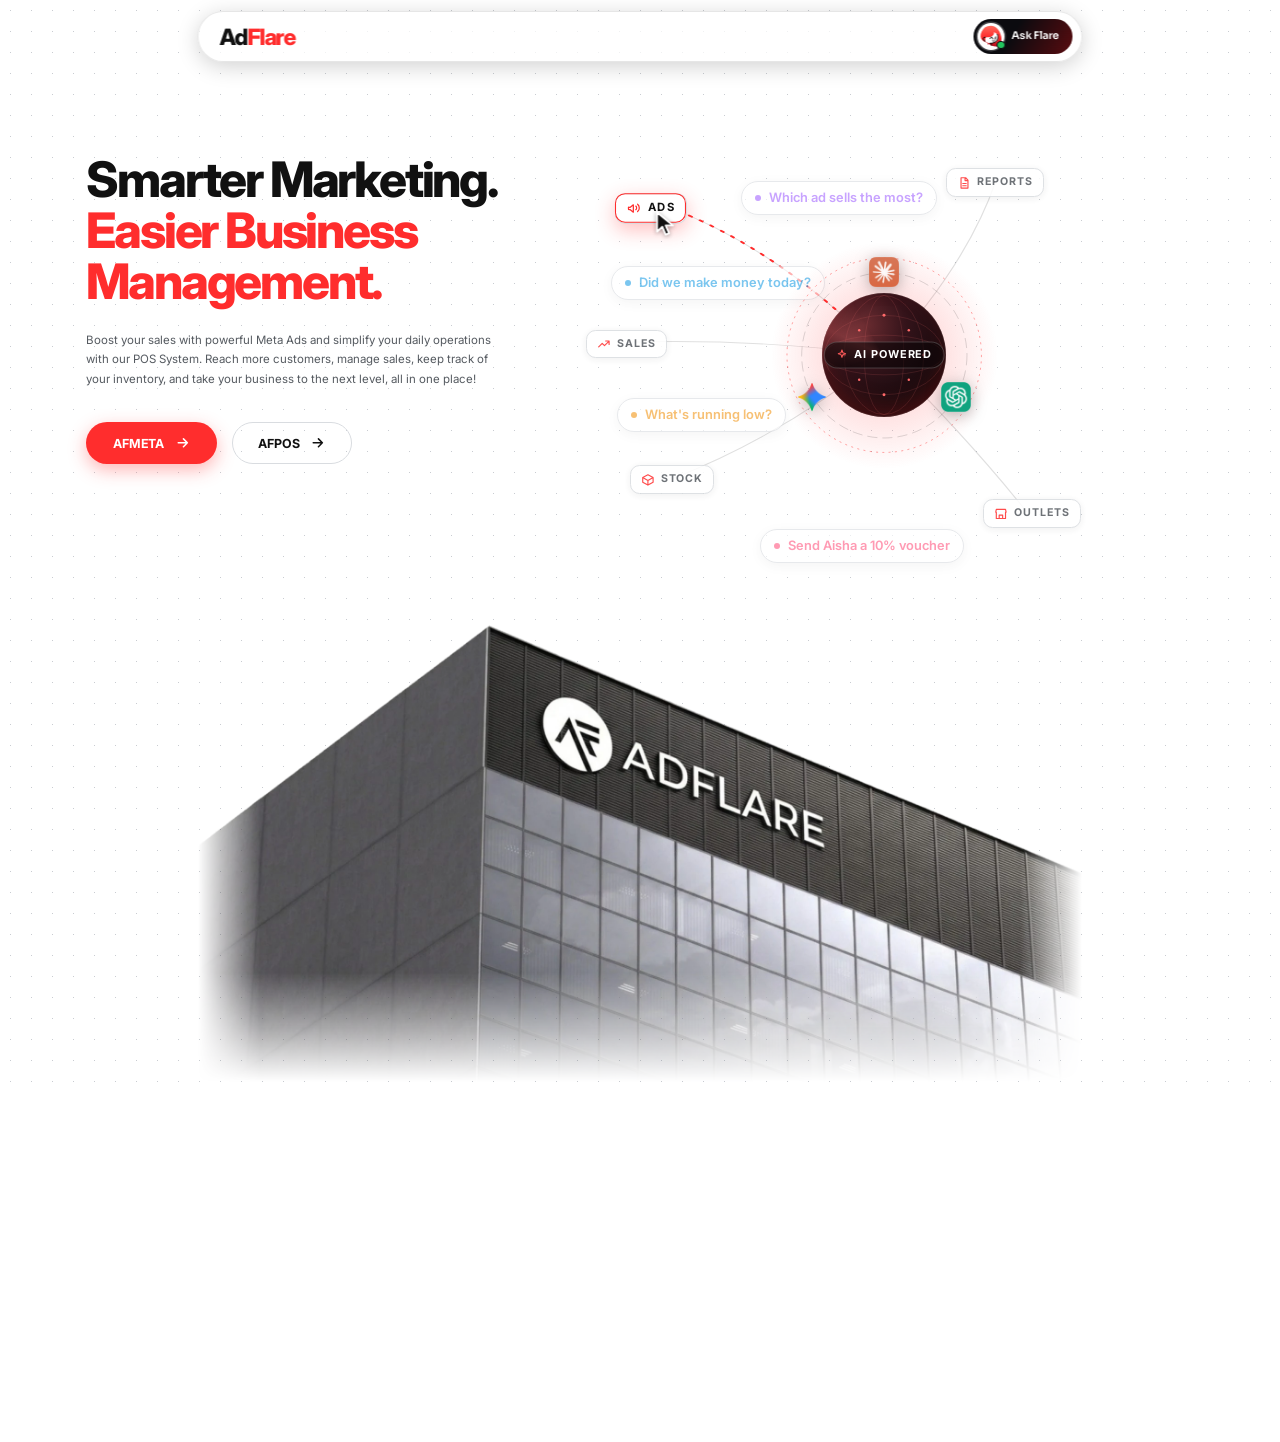
==== commit 163557cb: "Add files via upload" ====
--- a/index.html
+++ b/index.html
@@ -66,7 +66,7 @@
 @media(prefers-reduced-motion:reduce){.inqok-card,.inqok-wrap{transition:none}.inqok-ring,.inqok-tick{animation:none!important;stroke-dashoffset:0}.inqok-bar,.inqok-badge::after{display:none}}
   </style>
 </head>
-<body>
+<body class="adflare-index-page">
 
   <!-- ===== COMING SOON GLASS TOAST ===== -->
   <div class="glass-toast" id="glassToast" role="status" aria-live="polite">
--- a/scale.css
+++ b/scale.css
@@ -6,8 +6,25 @@
 @media (min-width: 1000px) {
   html { zoom: .75; }
 
+  /* Index + Give Access: 110% of the shared AdFlare desktop scale. */
+  html:has(body.adflare-index-page),
+  html:has(body.give-access-page) { zoom: .825; }
+
+  /* POS login stays centered after the shared 75% desktop scale. */
+  body.afpos-login {
+    min-height: calc(100vh / .75);
+    height: calc(100vh / .75);
+  }
+  body.afpos-login .shell {
+    max-width: 1020px;
+    height: clamp(520px, calc(100dvh - 32px), 600px);
+    scale: 1.25;
+  }
+
   /* full-screen things must still fill the screen after zoom */
   #hero, #about { min-height: calc(100vh / .75); }
+  body.adflare-index-page #hero,
+  body.adflare-index-page #about { min-height: calc(100vh / .825); }
   .sg-lightbox, .offer-modal, .af-pal, .rv { height: calc(100vh / .75); }
   /* native fullscreen: cancel the .75 so the viewer is exactly screen size */
   .rv:fullscreen { zoom: 1.3333333; height: 100vh; }
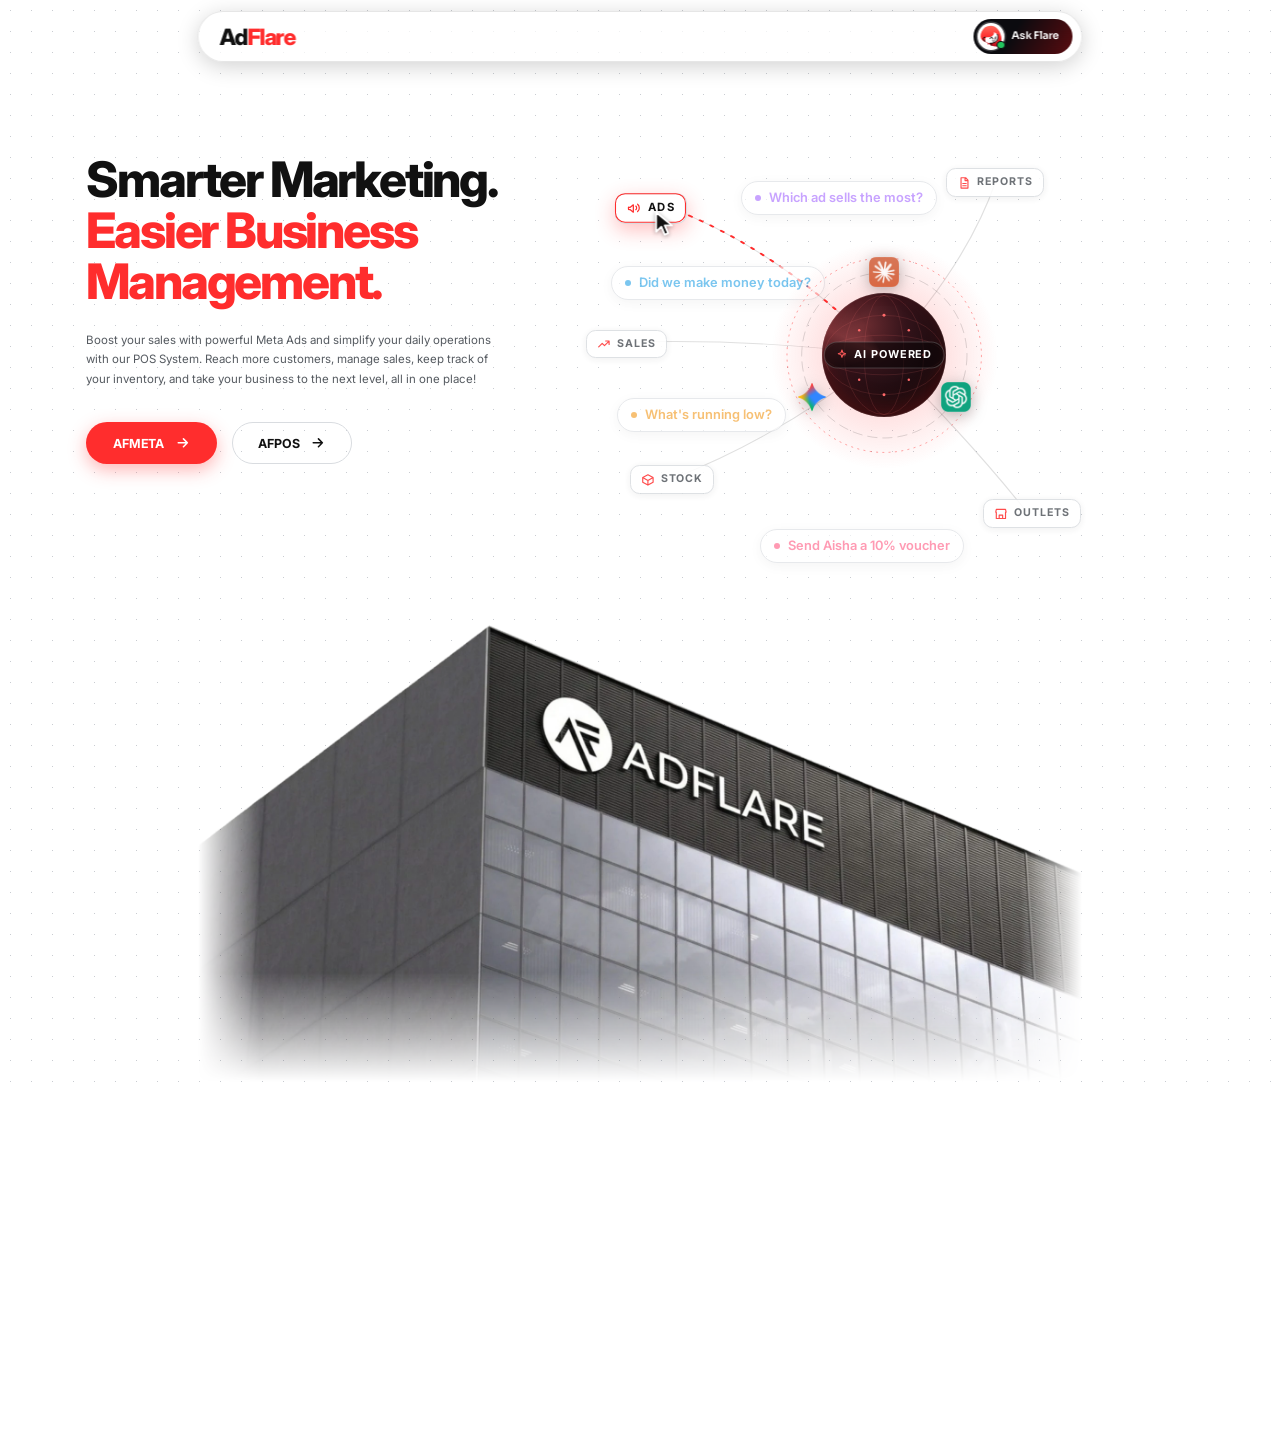
==== commit 8cacdd83: "Add files via upload" ====
--- a/index.html
+++ b/index.html
@@ -2450,7 +2450,7 @@
       if (!glassToast) return;
       glassToast.classList.add('show');
       clearTimeout(glassToastTimer);
-      glassToastTimer = setTimeout(() => glassToast.classList.remove('show'), 4500);
+      glassToastTimer = setTimeout(() => glassToast.classList.remove('show'), 4000);
     }
 
     document.querySelectorAll('.book-now-btn').forEach(btn => {
--- a/style.css
+++ b/style.css
@@ -1969,16 +1969,15 @@
   z-index: 900;
   display: flex;
   align-items: center;
-  gap: 14px;
-  max-width: 560px;
+  gap: 10px;
+  max-width: 460px;
   width: calc(100% - 40px);
-  padding: 14px 16px;
-  border-radius: 18px;
-  background: linear-gradient(135deg, rgba(var(--fg),0.14), rgba(var(--fg),0.04));
-  backdrop-filter: blur(22px) saturate(160%);
-  -webkit-backdrop-filter: blur(22px) saturate(160%);
-  border: 1px solid rgba(var(--fg),0.22);
-  box-shadow: 0 12px 40px rgba(0,0,0,0.45), inset 0 1px 0 rgba(var(--fg),0.25);
+  padding: 12px 16px;
+  border-radius: 14px;
+  /* same look as the AFPOS login notification: white card, red border + icon */
+  background: #ffffff;
+  border: 1px solid rgba(217,43,43,0.28);
+  box-shadow: 0 14px 40px rgba(17,17,17,0.16), 0 2px 6px rgba(17,17,17,0.06);
   --drag-x: 0px;
   transform: translate(-50%, -140%);
   opacity: 0;
@@ -2000,18 +1999,17 @@
   transition: transform 0.35s ease, opacity 0.35s ease;
 }
 .glass-toast-icon {
-  width: 38px;
-  height: 38px;
-  min-width: 38px;
-  border-radius: 50%;
+  width: 20px;
+  height: 20px;
+  min-width: 20px;
   display: flex;
   align-items: center;
   justify-content: center;
-  background: rgba(255,43,43,0.18);
-  border: 1px solid rgba(255,43,43,0.35);
-  color: var(--primary-red);
-}
-.glass-toast-icon svg { width: 19px; height: 19px; }
+  background: none;
+  border: 0;
+  color: #d92b2b;
+}
+.glass-toast-icon svg { width: 18px; height: 18px; }
 .glass-toast-text {
   display: flex;
   flex-direction: column;
@@ -2021,23 +2019,24 @@
 }
 .glass-toast-text strong {
   font-family: 'Sora', sans-serif;
-  font-size: 0.9rem;
-  color: var(--text);
-  letter-spacing: -0.2px;
+  font-size: 0.84rem;
+  font-weight: 600;
+  color: #d92b2b;
+  letter-spacing: -0.1px;
 }
 .glass-toast-text span {
   font-size: 0.76rem;
-  color: rgba(var(--fg),0.72);
+  color: #3f434a;
   line-height: 1.35;
-  white-space: nowrap;
+  white-space: normal;
 }
 .glass-toast-cta {
   display: flex;
   align-items: center;
   justify-content: center;
-  width: 38px;
-  height: 38px;
-  min-width: 38px;
+  width: 34px;
+  height: 34px;
+  min-width: 34px;
   border-radius: 50%;
   background: #25D366;
   color: var(--white);
--- a/scale.css
+++ b/scale.css
@@ -20,6 +20,7 @@
     height: clamp(520px, calc(100dvh - 32px), 600px);
     scale: 1.25;
   }
+  body.afpos-login .shell:has(.views[data-mode=up]) { height: clamp(520px, calc(100dvh - 32px), 668px); }
 
   /* full-screen things must still fill the screen after zoom */
   #hero, #about { min-height: calc(100vh / .75); }
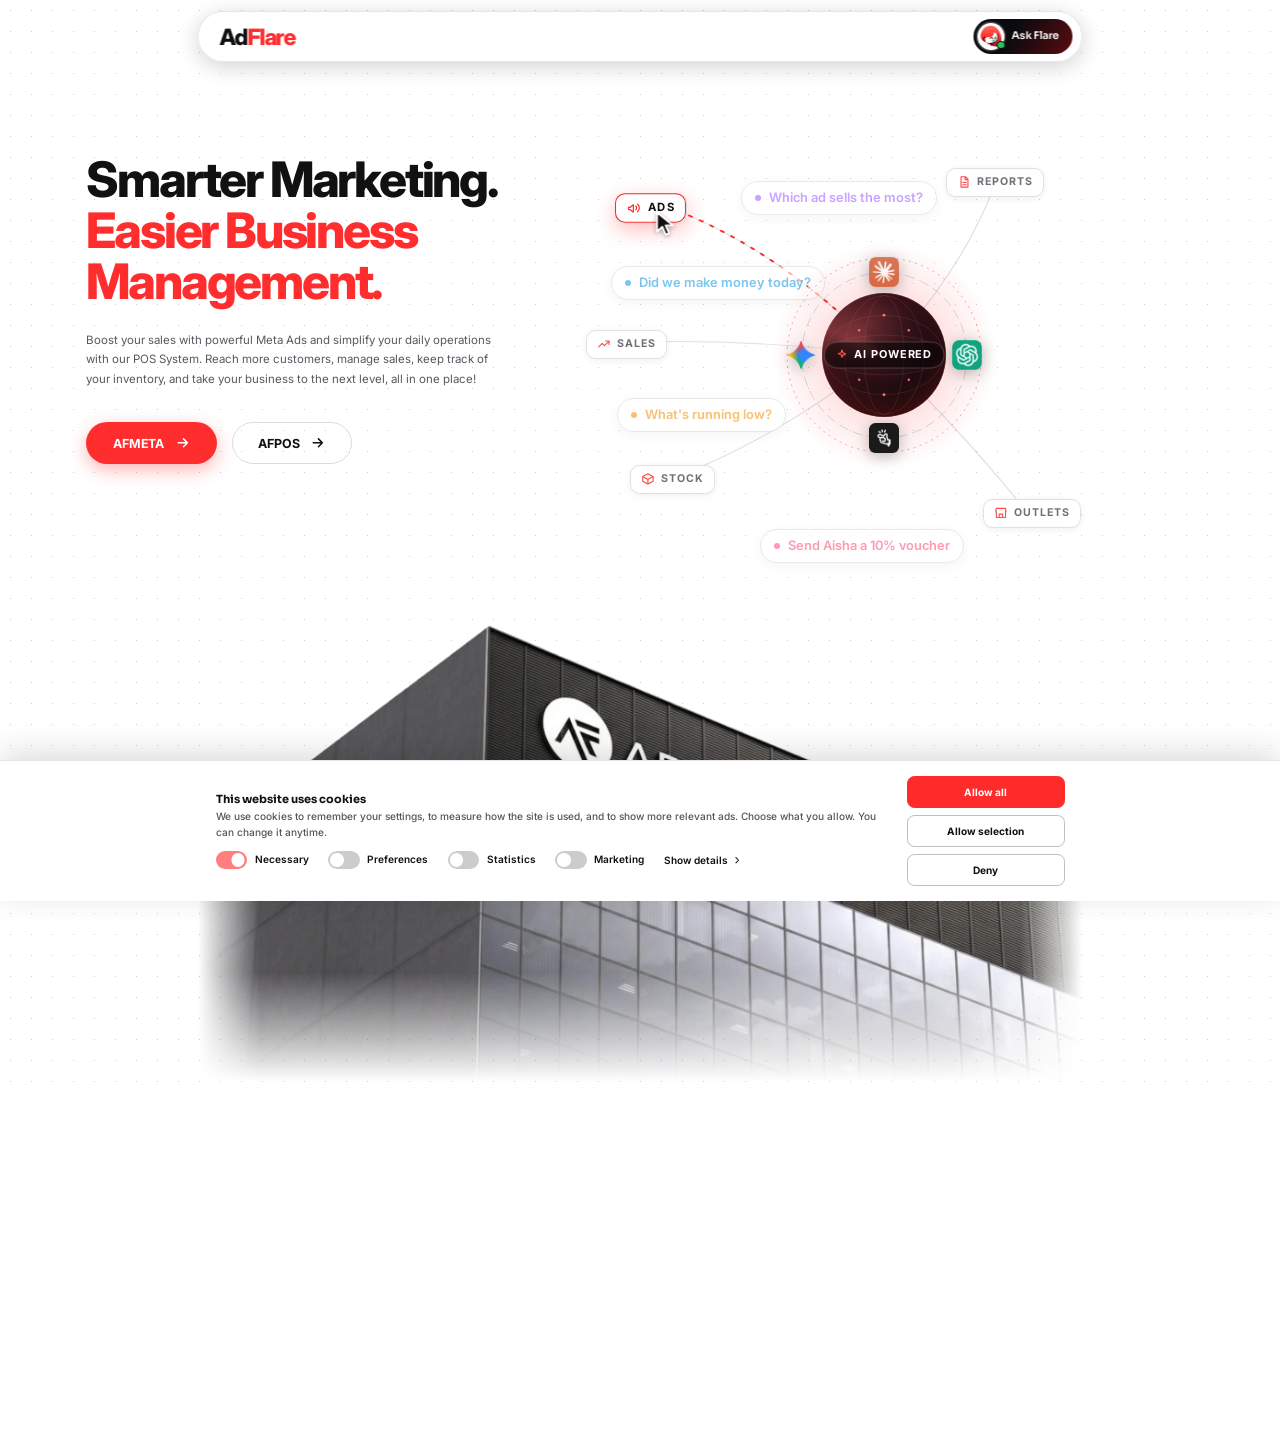
==== commit cd45a993: "Add files via upload" ====
--- a/index.html
+++ b/index.html
@@ -2,7 +2,7 @@
 <html lang="en">
 <head>
   <!-- Landing first: a new visit (new tab / ad-flare.org) goes to landing.html. Landing sets the flag. -->
-  <script>(function(){try{if(!sessionStorage.getItem('af-landed'))location.replace('landing.html')}catch(e){}})();</script>
+  <script>(function(){try{if(!sessionStorage.getItem('af-landed')||(history.state&&history.state.af==='landing'))location.replace('landing.html')}catch(e){}})();</script>
 
   <meta charset="UTF-8" />
   <meta name="viewport" content="width=device-width, initial-scale=1.0" />
@@ -11,9 +11,9 @@
 
   <!-- Favicon -->
 
-<link rel="icon" type="image/png" href="img/favicon.png">
-<link rel="icon" type="image/png" sizes="32x32" href="img/favicon.png">
-<link rel="shortcut icon" href="img/favicon.png">
+<link rel="icon" type="image/png" href="img/af-icon-48.png?v=2">
+<link rel="icon" type="image/png" sizes="32x32" href="img/af-icon-32.png?v=2">
+<link rel="shortcut icon" href="img/favicon.ico?v=2">
 
   <meta name="description" content="AdFlare is a Meta Ads specialist agency. We scale your business with high-converting Facebook & Instagram ad campaigns." />
   <meta name="color-scheme" content="dark light">
@@ -325,7 +325,7 @@
         <span class="ab-ring ab-ring-1"></span>
         <span class="ab-ring ab-ring-2"></span>
         <span class="ab-glow"></span>
-        <img src="img/favicon.png" alt="AdFlare" class="about-logo">
+        <img src="img/af-eagle-red.png?v=2" alt="AdFlare" class="about-logo">
         <div class="ab-orbit" aria-hidden="true">
           <span class="ab-sat" style="--a:0deg"><span class="ab-chip">Facebook</span></span>
           <span class="ab-sat" style="--a:120deg"><span class="ab-chip">Instagram</span></span>
@@ -635,7 +635,7 @@
             <h3 class="sg-title">Get Your <span>Visa Approved</span></h3>
             <a href="#contact" class="sg-btn">Get a Design Like This <svg viewBox="0 0 24 24" fill="none" stroke="currentColor" stroke-width="2" stroke-linecap="round" stroke-linejoin="round" width="16" height="16"><line x1="7" y1="17" x2="17" y2="7"/><polyline points="8 7 17 7 17 16"/></svg></a>
           </div>
-          <div class="sg-poster ad-ig"><div class="ad-head"><span class="ad-ava"><b>AF</b><img src="img/favicon.png" alt="" onerror="this.style.display='none'"></span><span class="ad-who"><strong><span class="ad-brand">Ad<em>Flare</em></span><svg class="ad-verified" viewBox="0 0 24 24" aria-label="Verified"><path fill="#1d9bf0" d="M12 1.5l2.6 1.9 3.2-.1 1 3 2.6 1.9-1 3 1 3-2.6 1.9-1 3-3.2-.1L12 22.5l-2.6-1.9-3.2.1-1-3L2.6 15.8l1-3-1-3 2.6-1.9 1-3 3.2.1z"/><path fill="none" stroke="#fff" stroke-width="2.4" stroke-linecap="round" stroke-linejoin="round" d="M7.8 12.3l3 3 5.4-6"/></svg></strong><small>Sponsored</small></span><span class="ad-more">···</span></div><div class="ad-art"><div class="ad-art-ph"><b>USA VISA</b><small>Sample 1 · 1080 × 1350</small></div><img src="img/sample_contents/1.webp" alt="AdFlare sample content 1: USA Visa" width="1080" height="1350" loading="lazy" onerror="this.style.display='none'"><video class="ad-vid" muted loop playsinline preload="metadata" poster="img/sample_contents/1.webp" aria-hidden="true"><source src="img/sample_contents/1.mp4" type="video/mp4" onerror="this.parentNode.remove()"></video></div><div class="ad-cta-ig"><span>Book Now</span><svg viewBox="0 0 24 24" fill="none" stroke="currentColor" stroke-width="2.4" stroke-linecap="round" stroke-linejoin="round" width="14" height="14"><polyline points="9 6 15 12 9 18"/></svg></div><div class="ad-acts ig"><span><svg viewBox="0 0 24 24" fill="none" stroke="currentColor" stroke-width="1.8" stroke-linecap="round" stroke-linejoin="round"><path d="M20.8 5.6a5 5 0 0 0-7.1 0L12 7.3l-1.7-1.7a5 5 0 0 0-7.1 7.1L12 21.5l8.8-8.8a5 5 0 0 0 0-7.1z"/></svg><svg viewBox="0 0 24 24" fill="none" stroke="currentColor" stroke-width="1.8" stroke-linecap="round" stroke-linejoin="round"><path d="M21 11.5a8.4 8.4 0 0 1-12.4 7.4L3 20.5l1.6-5.4A8.5 8.5 0 1 1 21 11.5z"/></svg><svg viewBox="0 0 24 24" fill="none" stroke="currentColor" stroke-width="1.8" stroke-linecap="round" stroke-linejoin="round"><line x1="22" y1="2" x2="11" y2="13"/><polygon points="22 2 15 22 11 13 2 9 22 2"/></svg></span><svg viewBox="0 0 24 24" fill="none" stroke="currentColor" stroke-width="1.8" stroke-linecap="round" stroke-linejoin="round"><path d="M19 21l-7-5-7 5V4a1 1 0 0 1 1-1h12a1 1 0 0 1 1 1z"/></svg></div></div>
+          <div class="sg-poster ad-ig"><div class="ad-head"><span class="ad-ava"><b>AF</b><img src="img/af-eagle-red.png?v=2" alt="" onerror="this.style.display='none'"></span><span class="ad-who"><strong><span class="ad-brand">Ad<em>Flare</em></span><svg class="ad-verified" viewBox="0 0 24 24" aria-label="Verified"><path fill="#1d9bf0" d="M12 1.5l2.6 1.9 3.2-.1 1 3 2.6 1.9-1 3 1 3-2.6 1.9-1 3-3.2-.1L12 22.5l-2.6-1.9-3.2.1-1-3L2.6 15.8l1-3-1-3 2.6-1.9 1-3 3.2.1z"/><path fill="none" stroke="#fff" stroke-width="2.4" stroke-linecap="round" stroke-linejoin="round" d="M7.8 12.3l3 3 5.4-6"/></svg></strong><small>Sponsored</small></span><span class="ad-more">···</span></div><div class="ad-art"><div class="ad-art-ph"><b>USA VISA</b><small>Sample 1 · 1080 × 1350</small></div><img src="img/sample_contents/1.webp" alt="AdFlare sample content 1: USA Visa" width="1080" height="1350" loading="lazy" onerror="this.style.display='none'"><video class="ad-vid" muted loop playsinline preload="metadata" poster="img/sample_contents/1.webp" aria-hidden="true"><source src="img/sample_contents/1.mp4" type="video/mp4" onerror="this.parentNode.remove()"></video></div><div class="ad-cta-ig"><span>Book Now</span><svg viewBox="0 0 24 24" fill="none" stroke="currentColor" stroke-width="2.4" stroke-linecap="round" stroke-linejoin="round" width="14" height="14"><polyline points="9 6 15 12 9 18"/></svg></div><div class="ad-acts ig"><span><svg viewBox="0 0 24 24" fill="none" stroke="currentColor" stroke-width="1.8" stroke-linecap="round" stroke-linejoin="round"><path d="M20.8 5.6a5 5 0 0 0-7.1 0L12 7.3l-1.7-1.7a5 5 0 0 0-7.1 7.1L12 21.5l8.8-8.8a5 5 0 0 0 0-7.1z"/></svg><svg viewBox="0 0 24 24" fill="none" stroke="currentColor" stroke-width="1.8" stroke-linecap="round" stroke-linejoin="round"><path d="M21 11.5a8.4 8.4 0 0 1-12.4 7.4L3 20.5l1.6-5.4A8.5 8.5 0 1 1 21 11.5z"/></svg><svg viewBox="0 0 24 24" fill="none" stroke="currentColor" stroke-width="1.8" stroke-linecap="round" stroke-linejoin="round"><line x1="22" y1="2" x2="11" y2="13"/><polygon points="22 2 15 22 11 13 2 9 22 2"/></svg></span><svg viewBox="0 0 24 24" fill="none" stroke="currentColor" stroke-width="1.8" stroke-linecap="round" stroke-linejoin="round"><path d="M19 21l-7-5-7 5V4a1 1 0 0 1 1-1h12a1 1 0 0 1 1 1z"/></svg></div></div>
         </article>
 
         <article class="sg-slide" style="--g1:rgba(255,120,40,.45);--g2:rgba(255,43,43,.35)">
@@ -645,7 +645,7 @@
             <h3 class="sg-title">Fill Your <span>Seminar</span></h3>
             <a href="#contact" class="sg-btn">Get a Design Like This <svg viewBox="0 0 24 24" fill="none" stroke="currentColor" stroke-width="2" stroke-linecap="round" stroke-linejoin="round" width="16" height="16"><line x1="7" y1="17" x2="17" y2="7"/><polyline points="8 7 17 7 17 16"/></svg></a>
           </div>
-          <div class="sg-poster ad-fb"><div class="ad-head"><span class="ad-ava"><b>AF</b><img src="img/favicon.png" alt="" onerror="this.style.display='none'"></span><span class="ad-who"><strong><span class="ad-brand">Ad<em>Flare</em></span><svg class="ad-verified" viewBox="0 0 24 24" aria-label="Verified"><path fill="#1d9bf0" d="M12 1.5l2.6 1.9 3.2-.1 1 3 2.6 1.9-1 3 1 3-2.6 1.9-1 3-3.2-.1L12 22.5l-2.6-1.9-3.2.1-1-3L2.6 15.8l1-3-1-3 2.6-1.9 1-3 3.2.1z"/><path fill="none" stroke="#fff" stroke-width="2.4" stroke-linecap="round" stroke-linejoin="round" d="M7.8 12.3l3 3 5.4-6"/></svg></strong><small>Sponsored · <svg viewBox="0 0 24 24" fill="none" stroke="currentColor" stroke-width="1.8" stroke-linecap="round" stroke-linejoin="round" width="10" height="10"><circle cx="12" cy="12" r="10"/><line x1="2" y1="12" x2="22" y2="12"/><path d="M12 2a15 15 0 0 1 0 20 15 15 0 0 1 0-20z"/></svg></small></span><span class="ad-more">···</span></div><div class="ad-art"><div class="ad-art-ph"><b>SEMINAR</b><small>Sample 2 · 1080 × 1350</small></div><img src="img/sample_contents/2.webp" alt="AdFlare sample content 2: Seminar & Coaching" width="1080" height="1350" loading="lazy" onerror="this.style.display='none'"><video class="ad-vid" muted loop playsinline preload="metadata" poster="img/sample_contents/2.webp" aria-hidden="true"><source src="img/sample_contents/2.mp4" type="video/mp4" onerror="this.parentNode.remove()"></video></div><div class="ad-cta-fb"><span>adflare.com</span><em>Sign Up</em></div><div class="ad-acts fb"><span><svg viewBox="0 0 24 24" fill="none" stroke="currentColor" stroke-width="1.8" stroke-linecap="round" stroke-linejoin="round"><path d="M14 9V5a3 3 0 0 0-3-3l-4 9v11h11.3a2 2 0 0 0 2-1.7l1.4-9a2 2 0 0 0-2-2.3z"/><path d="M7 22H4a2 2 0 0 1-2-2v-7a2 2 0 0 1 2-2h3"/></svg>Like</span><span><svg viewBox="0 0 24 24" fill="none" stroke="currentColor" stroke-width="1.8" stroke-linecap="round" stroke-linejoin="round"><path d="M21 11.5a8.4 8.4 0 0 1-12.4 7.4L3 20.5l1.6-5.4A8.5 8.5 0 1 1 21 11.5z"/></svg>Comment</span><span><svg viewBox="0 0 24 24" fill="none" stroke="currentColor" stroke-width="1.8" stroke-linecap="round" stroke-linejoin="round"><polyline points="15 14 20 9 15 4"/><path d="M4 20v-7a4 4 0 0 1 4-4h12"/></svg>Share</span></div></div>
+          <div class="sg-poster ad-fb"><div class="ad-head"><span class="ad-ava"><b>AF</b><img src="img/af-eagle-red.png?v=2" alt="" onerror="this.style.display='none'"></span><span class="ad-who"><strong><span class="ad-brand">Ad<em>Flare</em></span><svg class="ad-verified" viewBox="0 0 24 24" aria-label="Verified"><path fill="#1d9bf0" d="M12 1.5l2.6 1.9 3.2-.1 1 3 2.6 1.9-1 3 1 3-2.6 1.9-1 3-3.2-.1L12 22.5l-2.6-1.9-3.2.1-1-3L2.6 15.8l1-3-1-3 2.6-1.9 1-3 3.2.1z"/><path fill="none" stroke="#fff" stroke-width="2.4" stroke-linecap="round" stroke-linejoin="round" d="M7.8 12.3l3 3 5.4-6"/></svg></strong><small>Sponsored · <svg viewBox="0 0 24 24" fill="none" stroke="currentColor" stroke-width="1.8" stroke-linecap="round" stroke-linejoin="round" width="10" height="10"><circle cx="12" cy="12" r="10"/><line x1="2" y1="12" x2="22" y2="12"/><path d="M12 2a15 15 0 0 1 0 20 15 15 0 0 1 0-20z"/></svg></small></span><span class="ad-more">···</span></div><div class="ad-art"><div class="ad-art-ph"><b>SEMINAR</b><small>Sample 2 · 1080 × 1350</small></div><img src="img/sample_contents/2.webp" alt="AdFlare sample content 2: Seminar & Coaching" width="1080" height="1350" loading="lazy" onerror="this.style.display='none'"><video class="ad-vid" muted loop playsinline preload="metadata" poster="img/sample_contents/2.webp" aria-hidden="true"><source src="img/sample_contents/2.mp4" type="video/mp4" onerror="this.parentNode.remove()"></video></div><div class="ad-cta-fb"><span>adflare.com</span><em>Sign Up</em></div><div class="ad-acts fb"><span><svg viewBox="0 0 24 24" fill="none" stroke="currentColor" stroke-width="1.8" stroke-linecap="round" stroke-linejoin="round"><path d="M14 9V5a3 3 0 0 0-3-3l-4 9v11h11.3a2 2 0 0 0 2-1.7l1.4-9a2 2 0 0 0-2-2.3z"/><path d="M7 22H4a2 2 0 0 1-2-2v-7a2 2 0 0 1 2-2h3"/></svg>Like</span><span><svg viewBox="0 0 24 24" fill="none" stroke="currentColor" stroke-width="1.8" stroke-linecap="round" stroke-linejoin="round"><path d="M21 11.5a8.4 8.4 0 0 1-12.4 7.4L3 20.5l1.6-5.4A8.5 8.5 0 1 1 21 11.5z"/></svg>Comment</span><span><svg viewBox="0 0 24 24" fill="none" stroke="currentColor" stroke-width="1.8" stroke-linecap="round" stroke-linejoin="round"><polyline points="15 14 20 9 15 4"/><path d="M4 20v-7a4 4 0 0 1 4-4h12"/></svg>Share</span></div></div>
         </article>
 
         <article class="sg-slide" style="--g1:rgba(90,120,255,.4);--g2:rgba(255,43,43,.32)">
@@ -655,7 +655,7 @@
             <h3 class="sg-title">Sell Your <span>Harvest</span></h3>
             <a href="#contact" class="sg-btn">Get a Design Like This <svg viewBox="0 0 24 24" fill="none" stroke="currentColor" stroke-width="2" stroke-linecap="round" stroke-linejoin="round" width="16" height="16"><line x1="7" y1="17" x2="17" y2="7"/><polyline points="8 7 17 7 17 16"/></svg></a>
           </div>
-          <div class="sg-poster ad-ig"><div class="ad-head"><span class="ad-ava"><b>AF</b><img src="img/favicon.png" alt="" onerror="this.style.display='none'"></span><span class="ad-who"><strong><span class="ad-brand">Ad<em>Flare</em></span><svg class="ad-verified" viewBox="0 0 24 24" aria-label="Verified"><path fill="#1d9bf0" d="M12 1.5l2.6 1.9 3.2-.1 1 3 2.6 1.9-1 3 1 3-2.6 1.9-1 3-3.2-.1L12 22.5l-2.6-1.9-3.2.1-1-3L2.6 15.8l1-3-1-3 2.6-1.9 1-3 3.2.1z"/><path fill="none" stroke="#fff" stroke-width="2.4" stroke-linecap="round" stroke-linejoin="round" d="M7.8 12.3l3 3 5.4-6"/></svg></strong><small>Sponsored</small></span><span class="ad-more">···</span></div><div class="ad-art"><div class="ad-art-ph"><b>FRESH HARVEST</b><small>Sample 3 · 1080 × 1350</small></div><img src="img/sample_contents/3.webp" alt="AdFlare sample content 3: Fresh Produce" width="1080" height="1350" loading="lazy" onerror="this.style.display='none'"><video class="ad-vid" muted loop playsinline preload="metadata" poster="img/sample_contents/3.webp" aria-hidden="true"><source src="img/sample_contents/3.mp4" type="video/mp4" onerror="this.parentNode.remove()"></video></div><div class="ad-cta-ig"><span>Order Now</span><svg viewBox="0 0 24 24" fill="none" stroke="currentColor" stroke-width="2.4" stroke-linecap="round" stroke-linejoin="round" width="14" height="14"><polyline points="9 6 15 12 9 18"/></svg></div><div class="ad-acts ig"><span><svg viewBox="0 0 24 24" fill="none" stroke="currentColor" stroke-width="1.8" stroke-linecap="round" stroke-linejoin="round"><path d="M20.8 5.6a5 5 0 0 0-7.1 0L12 7.3l-1.7-1.7a5 5 0 0 0-7.1 7.1L12 21.5l8.8-8.8a5 5 0 0 0 0-7.1z"/></svg><svg viewBox="0 0 24 24" fill="none" stroke="currentColor" stroke-width="1.8" stroke-linecap="round" stroke-linejoin="round"><path d="M21 11.5a8.4 8.4 0 0 1-12.4 7.4L3 20.5l1.6-5.4A8.5 8.5 0 1 1 21 11.5z"/></svg><svg viewBox="0 0 24 24" fill="none" stroke="currentColor" stroke-width="1.8" stroke-linecap="round" stroke-linejoin="round"><line x1="22" y1="2" x2="11" y2="13"/><polygon points="22 2 15 22 11 13 2 9 22 2"/></svg></span><svg viewBox="0 0 24 24" fill="none" stroke="currentColor" stroke-width="1.8" stroke-linecap="round" stroke-linejoin="round"><path d="M19 21l-7-5-7 5V4a1 1 0 0 1 1-1h12a1 1 0 0 1 1 1z"/></svg></div></div>
+          <div class="sg-poster ad-ig"><div class="ad-head"><span class="ad-ava"><b>AF</b><img src="img/af-eagle-red.png?v=2" alt="" onerror="this.style.display='none'"></span><span class="ad-who"><strong><span class="ad-brand">Ad<em>Flare</em></span><svg class="ad-verified" viewBox="0 0 24 24" aria-label="Verified"><path fill="#1d9bf0" d="M12 1.5l2.6 1.9 3.2-.1 1 3 2.6 1.9-1 3 1 3-2.6 1.9-1 3-3.2-.1L12 22.5l-2.6-1.9-3.2.1-1-3L2.6 15.8l1-3-1-3 2.6-1.9 1-3 3.2.1z"/><path fill="none" stroke="#fff" stroke-width="2.4" stroke-linecap="round" stroke-linejoin="round" d="M7.8 12.3l3 3 5.4-6"/></svg></strong><small>Sponsored</small></span><span class="ad-more">···</span></div><div class="ad-art"><div class="ad-art-ph"><b>FRESH HARVEST</b><small>Sample 3 · 1080 × 1350</small></div><img src="img/sample_contents/3.webp" alt="AdFlare sample content 3: Fresh Produce" width="1080" height="1350" loading="lazy" onerror="this.style.display='none'"><video class="ad-vid" muted loop playsinline preload="metadata" poster="img/sample_contents/3.webp" aria-hidden="true"><source src="img/sample_contents/3.mp4" type="video/mp4" onerror="this.parentNode.remove()"></video></div><div class="ad-cta-ig"><span>Order Now</span><svg viewBox="0 0 24 24" fill="none" stroke="currentColor" stroke-width="2.4" stroke-linecap="round" stroke-linejoin="round" width="14" height="14"><polyline points="9 6 15 12 9 18"/></svg></div><div class="ad-acts ig"><span><svg viewBox="0 0 24 24" fill="none" stroke="currentColor" stroke-width="1.8" stroke-linecap="round" stroke-linejoin="round"><path d="M20.8 5.6a5 5 0 0 0-7.1 0L12 7.3l-1.7-1.7a5 5 0 0 0-7.1 7.1L12 21.5l8.8-8.8a5 5 0 0 0 0-7.1z"/></svg><svg viewBox="0 0 24 24" fill="none" stroke="currentColor" stroke-width="1.8" stroke-linecap="round" stroke-linejoin="round"><path d="M21 11.5a8.4 8.4 0 0 1-12.4 7.4L3 20.5l1.6-5.4A8.5 8.5 0 1 1 21 11.5z"/></svg><svg viewBox="0 0 24 24" fill="none" stroke="currentColor" stroke-width="1.8" stroke-linecap="round" stroke-linejoin="round"><line x1="22" y1="2" x2="11" y2="13"/><polygon points="22 2 15 22 11 13 2 9 22 2"/></svg></span><svg viewBox="0 0 24 24" fill="none" stroke="currentColor" stroke-width="1.8" stroke-linecap="round" stroke-linejoin="round"><path d="M19 21l-7-5-7 5V4a1 1 0 0 1 1-1h12a1 1 0 0 1 1 1z"/></svg></div></div>
         </article>
 
         <article class="sg-slide" style="--g1:rgba(255,190,60,.38);--g2:rgba(184,0,0,.4)">
@@ -665,7 +665,7 @@
             <h3 class="sg-title">Your Brand <span>Goes Here</span></h3>
             <a href="#contact" class="sg-btn">Get a Design Like This <svg viewBox="0 0 24 24" fill="none" stroke="currentColor" stroke-width="2" stroke-linecap="round" stroke-linejoin="round" width="16" height="16"><line x1="7" y1="17" x2="17" y2="7"/><polyline points="8 7 17 7 17 16"/></svg></a>
           </div>
-          <div class="sg-poster ad-fb"><div class="ad-head"><span class="ad-ava"><b>AF</b><img src="img/favicon.png" alt="" onerror="this.style.display='none'"></span><span class="ad-who"><strong><span class="ad-brand">Ad<em>Flare</em></span><svg class="ad-verified" viewBox="0 0 24 24" aria-label="Verified"><path fill="#1d9bf0" d="M12 1.5l2.6 1.9 3.2-.1 1 3 2.6 1.9-1 3 1 3-2.6 1.9-1 3-3.2-.1L12 22.5l-2.6-1.9-3.2.1-1-3L2.6 15.8l1-3-1-3 2.6-1.9 1-3 3.2.1z"/><path fill="none" stroke="#fff" stroke-width="2.4" stroke-linecap="round" stroke-linejoin="round" d="M7.8 12.3l3 3 5.4-6"/></svg></strong><small>Sponsored · <svg viewBox="0 0 24 24" fill="none" stroke="currentColor" stroke-width="1.8" stroke-linecap="round" stroke-linejoin="round" width="10" height="10"><circle cx="12" cy="12" r="10"/><line x1="2" y1="12" x2="22" y2="12"/><path d="M12 2a15 15 0 0 1 0 20 15 15 0 0 1 0-20z"/></svg></small></span><span class="ad-more">···</span></div><div class="ad-art"><div class="ad-art-ph"><b>YOUR BRAND</b><small>Sample 4 · 1080 × 1350</small></div><img src="img/sample_contents/4.webp" alt="AdFlare sample content 4: Your Brand Here" width="1080" height="1350" loading="lazy" onerror="this.style.display='none'"><video class="ad-vid" muted loop playsinline preload="metadata" poster="img/sample_contents/4.webp" aria-hidden="true"><source src="img/sample_contents/4.mp4" type="video/mp4" onerror="this.parentNode.remove()"></video></div><div class="ad-cta-fb"><span>adflare.com</span><em>Learn More</em></div><div class="ad-acts fb"><span><svg viewBox="0 0 24 24" fill="none" stroke="currentColor" stroke-width="1.8" stroke-linecap="round" stroke-linejoin="round"><path d="M14 9V5a3 3 0 0 0-3-3l-4 9v11h11.3a2 2 0 0 0 2-1.7l1.4-9a2 2 0 0 0-2-2.3z"/><path d="M7 22H4a2 2 0 0 1-2-2v-7a2 2 0 0 1 2-2h3"/></svg>Like</span><span><svg viewBox="0 0 24 24" fill="none" stroke="currentColor" stroke-width="1.8" stroke-linecap="round" stroke-linejoin="round"><path d="M21 11.5a8.4 8.4 0 0 1-12.4 7.4L3 20.5l1.6-5.4A8.5 8.5 0 1 1 21 11.5z"/></svg>Comment</span><span><svg viewBox="0 0 24 24" fill="none" stroke="currentColor" stroke-width="1.8" stroke-linecap="round" stroke-linejoin="round"><polyline points="15 14 20 9 15 4"/><path d="M4 20v-7a4 4 0 0 1 4-4h12"/></svg>Share</span></div></div>
+          <div class="sg-poster ad-fb"><div class="ad-head"><span class="ad-ava"><b>AF</b><img src="img/af-eagle-red.png?v=2" alt="" onerror="this.style.display='none'"></span><span class="ad-who"><strong><span class="ad-brand">Ad<em>Flare</em></span><svg class="ad-verified" viewBox="0 0 24 24" aria-label="Verified"><path fill="#1d9bf0" d="M12 1.5l2.6 1.9 3.2-.1 1 3 2.6 1.9-1 3 1 3-2.6 1.9-1 3-3.2-.1L12 22.5l-2.6-1.9-3.2.1-1-3L2.6 15.8l1-3-1-3 2.6-1.9 1-3 3.2.1z"/><path fill="none" stroke="#fff" stroke-width="2.4" stroke-linecap="round" stroke-linejoin="round" d="M7.8 12.3l3 3 5.4-6"/></svg></strong><small>Sponsored · <svg viewBox="0 0 24 24" fill="none" stroke="currentColor" stroke-width="1.8" stroke-linecap="round" stroke-linejoin="round" width="10" height="10"><circle cx="12" cy="12" r="10"/><line x1="2" y1="12" x2="22" y2="12"/><path d="M12 2a15 15 0 0 1 0 20 15 15 0 0 1 0-20z"/></svg></small></span><span class="ad-more">···</span></div><div class="ad-art"><div class="ad-art-ph"><b>YOUR BRAND</b><small>Sample 4 · 1080 × 1350</small></div><img src="img/sample_contents/4.webp" alt="AdFlare sample content 4: Your Brand Here" width="1080" height="1350" loading="lazy" onerror="this.style.display='none'"><video class="ad-vid" muted loop playsinline preload="metadata" poster="img/sample_contents/4.webp" aria-hidden="true"><source src="img/sample_contents/4.mp4" type="video/mp4" onerror="this.parentNode.remove()"></video></div><div class="ad-cta-fb"><span>adflare.com</span><em>Learn More</em></div><div class="ad-acts fb"><span><svg viewBox="0 0 24 24" fill="none" stroke="currentColor" stroke-width="1.8" stroke-linecap="round" stroke-linejoin="round"><path d="M14 9V5a3 3 0 0 0-3-3l-4 9v11h11.3a2 2 0 0 0 2-1.7l1.4-9a2 2 0 0 0-2-2.3z"/><path d="M7 22H4a2 2 0 0 1-2-2v-7a2 2 0 0 1 2-2h3"/></svg>Like</span><span><svg viewBox="0 0 24 24" fill="none" stroke="currentColor" stroke-width="1.8" stroke-linecap="round" stroke-linejoin="round"><path d="M21 11.5a8.4 8.4 0 0 1-12.4 7.4L3 20.5l1.6-5.4A8.5 8.5 0 1 1 21 11.5z"/></svg>Comment</span><span><svg viewBox="0 0 24 24" fill="none" stroke="currentColor" stroke-width="1.8" stroke-linecap="round" stroke-linejoin="round"><polyline points="15 14 20 9 15 4"/><path d="M4 20v-7a4 4 0 0 1 4-4h12"/></svg>Share</span></div></div>
         </article>
 
         <article class="sg-slide" style="--g1:rgba(200,60,255,.38);--g2:rgba(255,43,43,.32)">
@@ -675,7 +675,7 @@
             <h3 class="sg-title">Level Up <span>Your Reach</span></h3>
             <a href="#contact" class="sg-btn">Get a Design Like This <svg viewBox="0 0 24 24" fill="none" stroke="currentColor" stroke-width="2" stroke-linecap="round" stroke-linejoin="round" width="16" height="16"><line x1="7" y1="17" x2="17" y2="7"/><polyline points="8 7 17 7 17 16"/></svg></a>
           </div>
-          <div class="sg-poster ad-ig"><div class="ad-head"><span class="ad-ava"><b>AF</b><img src="img/favicon.png" alt="" onerror="this.style.display='none'"></span><span class="ad-who"><strong><span class="ad-brand">Ad<em>Flare</em></span><svg class="ad-verified" viewBox="0 0 24 24" aria-label="Verified"><path fill="#1d9bf0" d="M12 1.5l2.6 1.9 3.2-.1 1 3 2.6 1.9-1 3 1 3-2.6 1.9-1 3-3.2-.1L12 22.5l-2.6-1.9-3.2.1-1-3L2.6 15.8l1-3-1-3 2.6-1.9 1-3 3.2.1z"/><path fill="none" stroke="#fff" stroke-width="2.4" stroke-linecap="round" stroke-linejoin="round" d="M7.8 12.3l3 3 5.4-6"/></svg></strong><small>Sponsored</small></span><span class="ad-more">···</span></div><div class="ad-art"><div class="ad-art-ph"><b>GAME ON</b><small>Sample 5 · 1080 × 1350</small></div><img src="img/sample_contents/5.webp" alt="AdFlare sample content 5: Game Promo" width="1080" height="1350" loading="lazy" onerror="this.style.display='none'"><video class="ad-vid" muted loop playsinline preload="metadata" poster="img/sample_contents/5.webp" aria-hidden="true"><source src="img/sample_contents/5.mp4" type="video/mp4" onerror="this.parentNode.remove()"></video></div><div class="ad-cta-ig"><span>Play Now</span><svg viewBox="0 0 24 24" fill="none" stroke="currentColor" stroke-width="2.4" stroke-linecap="round" stroke-linejoin="round" width="14" height="14"><polyline points="9 6 15 12 9 18"/></svg></div><div class="ad-acts ig"><span><svg viewBox="0 0 24 24" fill="none" stroke="currentColor" stroke-width="1.8" stroke-linecap="round" stroke-linejoin="round"><path d="M20.8 5.6a5 5 0 0 0-7.1 0L12 7.3l-1.7-1.7a5 5 0 0 0-7.1 7.1L12 21.5l8.8-8.8a5 5 0 0 0 0-7.1z"/></svg><svg viewBox="0 0 24 24" fill="none" stroke="currentColor" stroke-width="1.8" stroke-linecap="round" stroke-linejoin="round"><path d="M21 11.5a8.4 8.4 0 0 1-12.4 7.4L3 20.5l1.6-5.4A8.5 8.5 0 1 1 21 11.5z"/></svg><svg viewBox="0 0 24 24" fill="none" stroke="currentColor" stroke-width="1.8" stroke-linecap="round" stroke-linejoin="round"><line x1="22" y1="2" x2="11" y2="13"/><polygon points="22 2 15 22 11 13 2 9 22 2"/></svg></span><svg viewBox="0 0 24 24" fill="none" stroke="currentColor" stroke-width="1.8" stroke-linecap="round" stroke-linejoin="round"><path d="M19 21l-7-5-7 5V4a1 1 0 0 1 1-1h12a1 1 0 0 1 1 1z"/></svg></div></div>
+          <div class="sg-poster ad-ig"><div class="ad-head"><span class="ad-ava"><b>AF</b><img src="img/af-eagle-red.png?v=2" alt="" onerror="this.style.display='none'"></span><span class="ad-who"><strong><span class="ad-brand">Ad<em>Flare</em></span><svg class="ad-verified" viewBox="0 0 24 24" aria-label="Verified"><path fill="#1d9bf0" d="M12 1.5l2.6 1.9 3.2-.1 1 3 2.6 1.9-1 3 1 3-2.6 1.9-1 3-3.2-.1L12 22.5l-2.6-1.9-3.2.1-1-3L2.6 15.8l1-3-1-3 2.6-1.9 1-3 3.2.1z"/><path fill="none" stroke="#fff" stroke-width="2.4" stroke-linecap="round" stroke-linejoin="round" d="M7.8 12.3l3 3 5.4-6"/></svg></strong><small>Sponsored</small></span><span class="ad-more">···</span></div><div class="ad-art"><div class="ad-art-ph"><b>GAME ON</b><small>Sample 5 · 1080 × 1350</small></div><img src="img/sample_contents/5.webp" alt="AdFlare sample content 5: Game Promo" width="1080" height="1350" loading="lazy" onerror="this.style.display='none'"><video class="ad-vid" muted loop playsinline preload="metadata" poster="img/sample_contents/5.webp" aria-hidden="true"><source src="img/sample_contents/5.mp4" type="video/mp4" onerror="this.parentNode.remove()"></video></div><div class="ad-cta-ig"><span>Play Now</span><svg viewBox="0 0 24 24" fill="none" stroke="currentColor" stroke-width="2.4" stroke-linecap="round" stroke-linejoin="round" width="14" height="14"><polyline points="9 6 15 12 9 18"/></svg></div><div class="ad-acts ig"><span><svg viewBox="0 0 24 24" fill="none" stroke="currentColor" stroke-width="1.8" stroke-linecap="round" stroke-linejoin="round"><path d="M20.8 5.6a5 5 0 0 0-7.1 0L12 7.3l-1.7-1.7a5 5 0 0 0-7.1 7.1L12 21.5l8.8-8.8a5 5 0 0 0 0-7.1z"/></svg><svg viewBox="0 0 24 24" fill="none" stroke="currentColor" stroke-width="1.8" stroke-linecap="round" stroke-linejoin="round"><path d="M21 11.5a8.4 8.4 0 0 1-12.4 7.4L3 20.5l1.6-5.4A8.5 8.5 0 1 1 21 11.5z"/></svg><svg viewBox="0 0 24 24" fill="none" stroke="currentColor" stroke-width="1.8" stroke-linecap="round" stroke-linejoin="round"><line x1="22" y1="2" x2="11" y2="13"/><polygon points="22 2 15 22 11 13 2 9 22 2"/></svg></span><svg viewBox="0 0 24 24" fill="none" stroke="currentColor" stroke-width="1.8" stroke-linecap="round" stroke-linejoin="round"><path d="M19 21l-7-5-7 5V4a1 1 0 0 1 1-1h12a1 1 0 0 1 1 1z"/></svg></div></div>
         </article>
 
         <article class="sg-slide" style="--g1:rgba(40,200,170,.36);--g2:rgba(255,43,43,.32)">
@@ -685,7 +685,7 @@
             <h3 class="sg-title">Sell Cars <span>Faster</span></h3>
             <a href="#contact" class="sg-btn">Get a Design Like This <svg viewBox="0 0 24 24" fill="none" stroke="currentColor" stroke-width="2" stroke-linecap="round" stroke-linejoin="round" width="16" height="16"><line x1="7" y1="17" x2="17" y2="7"/><polyline points="8 7 17 7 17 16"/></svg></a>
           </div>
-          <div class="sg-poster ad-fb"><div class="ad-head"><span class="ad-ava"><b>AF</b><img src="img/favicon.png" alt="" onerror="this.style.display='none'"></span><span class="ad-who"><strong><span class="ad-brand">Ad<em>Flare</em></span><svg class="ad-verified" viewBox="0 0 24 24" aria-label="Verified"><path fill="#1d9bf0" d="M12 1.5l2.6 1.9 3.2-.1 1 3 2.6 1.9-1 3 1 3-2.6 1.9-1 3-3.2-.1L12 22.5l-2.6-1.9-3.2.1-1-3L2.6 15.8l1-3-1-3 2.6-1.9 1-3 3.2.1z"/><path fill="none" stroke="#fff" stroke-width="2.4" stroke-linecap="round" stroke-linejoin="round" d="M7.8 12.3l3 3 5.4-6"/></svg></strong><small>Sponsored · <svg viewBox="0 0 24 24" fill="none" stroke="currentColor" stroke-width="1.8" stroke-linecap="round" stroke-linejoin="round" width="10" height="10"><circle cx="12" cy="12" r="10"/><line x1="2" y1="12" x2="22" y2="12"/><path d="M12 2a15 15 0 0 1 0 20 15 15 0 0 1 0-20z"/></svg></small></span><span class="ad-more">···</span></div><div class="ad-art"><div class="ad-art-ph"><b>SOLD!</b><small>Sample 6 · 1080 × 1350</small></div><img src="img/sample_contents/6.webp" alt="AdFlare sample content 6: Vehicle Sales" width="1080" height="1350" loading="lazy" onerror="this.style.display='none'"><video class="ad-vid" muted loop playsinline preload="metadata" poster="img/sample_contents/6.webp" aria-hidden="true"><source src="img/sample_contents/6.mp4" type="video/mp4" onerror="this.parentNode.remove()"></video></div><div class="ad-cta-fb"><span>adflare.com</span><em>Send Message</em></div><div class="ad-acts fb"><span><svg viewBox="0 0 24 24" fill="none" stroke="currentColor" stroke-width="1.8" stroke-linecap="round" stroke-linejoin="round"><path d="M14 9V5a3 3 0 0 0-3-3l-4 9v11h11.3a2 2 0 0 0 2-1.7l1.4-9a2 2 0 0 0-2-2.3z"/><path d="M7 22H4a2 2 0 0 1-2-2v-7a2 2 0 0 1 2-2h3"/></svg>Like</span><span><svg viewBox="0 0 24 24" fill="none" stroke="currentColor" stroke-width="1.8" stroke-linecap="round" stroke-linejoin="round"><path d="M21 11.5a8.4 8.4 0 0 1-12.4 7.4L3 20.5l1.6-5.4A8.5 8.5 0 1 1 21 11.5z"/></svg>Comment</span><span><svg viewBox="0 0 24 24" fill="none" stroke="currentColor" stroke-width="1.8" stroke-linecap="round" stroke-linejoin="round"><polyline points="15 14 20 9 15 4"/><path d="M4 20v-7a4 4 0 0 1 4-4h12"/></svg>Share</span></div></div>
+          <div class="sg-poster ad-fb"><div class="ad-head"><span class="ad-ava"><b>AF</b><img src="img/af-eagle-red.png?v=2" alt="" onerror="this.style.display='none'"></span><span class="ad-who"><strong><span class="ad-brand">Ad<em>Flare</em></span><svg class="ad-verified" viewBox="0 0 24 24" aria-label="Verified"><path fill="#1d9bf0" d="M12 1.5l2.6 1.9 3.2-.1 1 3 2.6 1.9-1 3 1 3-2.6 1.9-1 3-3.2-.1L12 22.5l-2.6-1.9-3.2.1-1-3L2.6 15.8l1-3-1-3 2.6-1.9 1-3 3.2.1z"/><path fill="none" stroke="#fff" stroke-width="2.4" stroke-linecap="round" stroke-linejoin="round" d="M7.8 12.3l3 3 5.4-6"/></svg></strong><small>Sponsored · <svg viewBox="0 0 24 24" fill="none" stroke="currentColor" stroke-width="1.8" stroke-linecap="round" stroke-linejoin="round" width="10" height="10"><circle cx="12" cy="12" r="10"/><line x1="2" y1="12" x2="22" y2="12"/><path d="M12 2a15 15 0 0 1 0 20 15 15 0 0 1 0-20z"/></svg></small></span><span class="ad-more">···</span></div><div class="ad-art"><div class="ad-art-ph"><b>SOLD!</b><small>Sample 6 · 1080 × 1350</small></div><img src="img/sample_contents/6.webp" alt="AdFlare sample content 6: Vehicle Sales" width="1080" height="1350" loading="lazy" onerror="this.style.display='none'"><video class="ad-vid" muted loop playsinline preload="metadata" poster="img/sample_contents/6.webp" aria-hidden="true"><source src="img/sample_contents/6.mp4" type="video/mp4" onerror="this.parentNode.remove()"></video></div><div class="ad-cta-fb"><span>adflare.com</span><em>Send Message</em></div><div class="ad-acts fb"><span><svg viewBox="0 0 24 24" fill="none" stroke="currentColor" stroke-width="1.8" stroke-linecap="round" stroke-linejoin="round"><path d="M14 9V5a3 3 0 0 0-3-3l-4 9v11h11.3a2 2 0 0 0 2-1.7l1.4-9a2 2 0 0 0-2-2.3z"/><path d="M7 22H4a2 2 0 0 1-2-2v-7a2 2 0 0 1 2-2h3"/></svg>Like</span><span><svg viewBox="0 0 24 24" fill="none" stroke="currentColor" stroke-width="1.8" stroke-linecap="round" stroke-linejoin="round"><path d="M21 11.5a8.4 8.4 0 0 1-12.4 7.4L3 20.5l1.6-5.4A8.5 8.5 0 1 1 21 11.5z"/></svg>Comment</span><span><svg viewBox="0 0 24 24" fill="none" stroke="currentColor" stroke-width="1.8" stroke-linecap="round" stroke-linejoin="round"><polyline points="15 14 20 9 15 4"/><path d="M4 20v-7a4 4 0 0 1 4-4h12"/></svg>Share</span></div></div>
         </article>
       </div>
 
@@ -734,7 +734,7 @@
             <h3 class="sg-title">Get Your <span>Visa Approved</span></h3>
             <a href="#contact" class="sg-btn">Get a Design Like This <svg viewBox="0 0 24 24" fill="none" stroke="currentColor" stroke-width="2" stroke-linecap="round" stroke-linejoin="round" width="16" height="16"><line x1="7" y1="17" x2="17" y2="7"/><polyline points="8 7 17 7 17 16"/></svg></a>
           </div>
-          <div class="sg-poster ad-ig"><div class="ad-head"><span class="ad-ava"><b>AF</b><img src="img/favicon.png" alt="" onerror="this.style.display='none'"></span><span class="ad-who"><strong><span class="ad-brand">Ad<em>Flare</em></span><svg class="ad-verified" viewBox="0 0 24 24" aria-label="Verified"><path fill="#1d9bf0" d="M12 1.5l2.6 1.9 3.2-.1 1 3 2.6 1.9-1 3 1 3-2.6 1.9-1 3-3.2-.1L12 22.5l-2.6-1.9-3.2.1-1-3L2.6 15.8l1-3-1-3 2.6-1.9 1-3 3.2.1z"/><path fill="none" stroke="#fff" stroke-width="2.4" stroke-linecap="round" stroke-linejoin="round" d="M7.8 12.3l3 3 5.4-6"/></svg></strong><small>Sponsored</small></span><span class="ad-more">···</span></div><div class="ad-art"><div class="ad-art-ph"><b>USA VISA</b><small>Sample 1 · 1080 × 1350</small></div><img src="img/sample_standard/1.png" alt="AdFlare sample content 1: USA Visa" width="1080" height="1350" loading="lazy" onerror="this.style.display='none'"></div><div class="ad-cta-ig"><span>Book Now</span><svg viewBox="0 0 24 24" fill="none" stroke="currentColor" stroke-width="2.4" stroke-linecap="round" stroke-linejoin="round" width="14" height="14"><polyline points="9 6 15 12 9 18"/></svg></div><div class="ad-acts ig"><span><svg viewBox="0 0 24 24" fill="none" stroke="currentColor" stroke-width="1.8" stroke-linecap="round" stroke-linejoin="round"><path d="M20.8 5.6a5 5 0 0 0-7.1 0L12 7.3l-1.7-1.7a5 5 0 0 0-7.1 7.1L12 21.5l8.8-8.8a5 5 0 0 0 0-7.1z"/></svg><svg viewBox="0 0 24 24" fill="none" stroke="currentColor" stroke-width="1.8" stroke-linecap="round" stroke-linejoin="round"><path d="M21 11.5a8.4 8.4 0 0 1-12.4 7.4L3 20.5l1.6-5.4A8.5 8.5 0 1 1 21 11.5z"/></svg><svg viewBox="0 0 24 24" fill="none" stroke="currentColor" stroke-width="1.8" stroke-linecap="round" stroke-linejoin="round"><line x1="22" y1="2" x2="11" y2="13"/><polygon points="22 2 15 22 11 13 2 9 22 2"/></svg></span><svg viewBox="0 0 24 24" fill="none" stroke="currentColor" stroke-width="1.8" stroke-linecap="round" stroke-linejoin="round"><path d="M19 21l-7-5-7 5V4a1 1 0 0 1 1-1h12a1 1 0 0 1 1 1z"/></svg></div></div>
+          <div class="sg-poster ad-ig"><div class="ad-head"><span class="ad-ava"><b>AF</b><img src="img/af-eagle-red.png?v=2" alt="" onerror="this.style.display='none'"></span><span class="ad-who"><strong><span class="ad-brand">Ad<em>Flare</em></span><svg class="ad-verified" viewBox="0 0 24 24" aria-label="Verified"><path fill="#1d9bf0" d="M12 1.5l2.6 1.9 3.2-.1 1 3 2.6 1.9-1 3 1 3-2.6 1.9-1 3-3.2-.1L12 22.5l-2.6-1.9-3.2.1-1-3L2.6 15.8l1-3-1-3 2.6-1.9 1-3 3.2.1z"/><path fill="none" stroke="#fff" stroke-width="2.4" stroke-linecap="round" stroke-linejoin="round" d="M7.8 12.3l3 3 5.4-6"/></svg></strong><small>Sponsored</small></span><span class="ad-more">···</span></div><div class="ad-art"><div class="ad-art-ph"><b>USA VISA</b><small>Sample 1 · 1080 × 1350</small></div><img src="img/sample_standard/1.png" alt="AdFlare sample content 1: USA Visa" width="1080" height="1350" loading="lazy" onerror="this.style.display='none'"></div><div class="ad-cta-ig"><span>Book Now</span><svg viewBox="0 0 24 24" fill="none" stroke="currentColor" stroke-width="2.4" stroke-linecap="round" stroke-linejoin="round" width="14" height="14"><polyline points="9 6 15 12 9 18"/></svg></div><div class="ad-acts ig"><span><svg viewBox="0 0 24 24" fill="none" stroke="currentColor" stroke-width="1.8" stroke-linecap="round" stroke-linejoin="round"><path d="M20.8 5.6a5 5 0 0 0-7.1 0L12 7.3l-1.7-1.7a5 5 0 0 0-7.1 7.1L12 21.5l8.8-8.8a5 5 0 0 0 0-7.1z"/></svg><svg viewBox="0 0 24 24" fill="none" stroke="currentColor" stroke-width="1.8" stroke-linecap="round" stroke-linejoin="round"><path d="M21 11.5a8.4 8.4 0 0 1-12.4 7.4L3 20.5l1.6-5.4A8.5 8.5 0 1 1 21 11.5z"/></svg><svg viewBox="0 0 24 24" fill="none" stroke="currentColor" stroke-width="1.8" stroke-linecap="round" stroke-linejoin="round"><line x1="22" y1="2" x2="11" y2="13"/><polygon points="22 2 15 22 11 13 2 9 22 2"/></svg></span><svg viewBox="0 0 24 24" fill="none" stroke="currentColor" stroke-width="1.8" stroke-linecap="round" stroke-linejoin="round"><path d="M19 21l-7-5-7 5V4a1 1 0 0 1 1-1h12a1 1 0 0 1 1 1z"/></svg></div></div>
         </article>
 
         <article class="sg-slide" style="--g1:rgba(255,120,40,.45);--g2:rgba(255,43,43,.35)">
@@ -744,7 +744,7 @@
             <h3 class="sg-title">Fill Your <span>Seminar</span></h3>
             <a href="#contact" class="sg-btn">Get a Design Like This <svg viewBox="0 0 24 24" fill="none" stroke="currentColor" stroke-width="2" stroke-linecap="round" stroke-linejoin="round" width="16" height="16"><line x1="7" y1="17" x2="17" y2="7"/><polyline points="8 7 17 7 17 16"/></svg></a>
           </div>
-          <div class="sg-poster ad-fb"><div class="ad-head"><span class="ad-ava"><b>AF</b><img src="img/favicon.png" alt="" onerror="this.style.display='none'"></span><span class="ad-who"><strong><span class="ad-brand">Ad<em>Flare</em></span><svg class="ad-verified" viewBox="0 0 24 24" aria-label="Verified"><path fill="#1d9bf0" d="M12 1.5l2.6 1.9 3.2-.1 1 3 2.6 1.9-1 3 1 3-2.6 1.9-1 3-3.2-.1L12 22.5l-2.6-1.9-3.2.1-1-3L2.6 15.8l1-3-1-3 2.6-1.9 1-3 3.2.1z"/><path fill="none" stroke="#fff" stroke-width="2.4" stroke-linecap="round" stroke-linejoin="round" d="M7.8 12.3l3 3 5.4-6"/></svg></strong><small>Sponsored · <svg viewBox="0 0 24 24" fill="none" stroke="currentColor" stroke-width="1.8" stroke-linecap="round" stroke-linejoin="round" width="10" height="10"><circle cx="12" cy="12" r="10"/><line x1="2" y1="12" x2="22" y2="12"/><path d="M12 2a15 15 0 0 1 0 20 15 15 0 0 1 0-20z"/></svg></small></span><span class="ad-more">···</span></div><div class="ad-art"><div class="ad-art-ph"><b>SEMINAR</b><small>Sample 2 · 1080 × 1350</small></div><img src="img/sample_standard/2.png" alt="AdFlare sample content 2: Seminar & Coaching" width="1080" height="1350" loading="lazy" onerror="this.style.display='none'"></div><div class="ad-cta-fb"><span>adflare.com</span><em>Sign Up</em></div><div class="ad-acts fb"><span><svg viewBox="0 0 24 24" fill="none" stroke="currentColor" stroke-width="1.8" stroke-linecap="round" stroke-linejoin="round"><path d="M14 9V5a3 3 0 0 0-3-3l-4 9v11h11.3a2 2 0 0 0 2-1.7l1.4-9a2 2 0 0 0-2-2.3z"/><path d="M7 22H4a2 2 0 0 1-2-2v-7a2 2 0 0 1 2-2h3"/></svg>Like</span><span><svg viewBox="0 0 24 24" fill="none" stroke="currentColor" stroke-width="1.8" stroke-linecap="round" stroke-linejoin="round"><path d="M21 11.5a8.4 8.4 0 0 1-12.4 7.4L3 20.5l1.6-5.4A8.5 8.5 0 1 1 21 11.5z"/></svg>Comment</span><span><svg viewBox="0 0 24 24" fill="none" stroke="currentColor" stroke-width="1.8" stroke-linecap="round" stroke-linejoin="round"><polyline points="15 14 20 9 15 4"/><path d="M4 20v-7a4 4 0 0 1 4-4h12"/></svg>Share</span></div></div>
+          <div class="sg-poster ad-fb"><div class="ad-head"><span class="ad-ava"><b>AF</b><img src="img/af-eagle-red.png?v=2" alt="" onerror="this.style.display='none'"></span><span class="ad-who"><strong><span class="ad-brand">Ad<em>Flare</em></span><svg class="ad-verified" viewBox="0 0 24 24" aria-label="Verified"><path fill="#1d9bf0" d="M12 1.5l2.6 1.9 3.2-.1 1 3 2.6 1.9-1 3 1 3-2.6 1.9-1 3-3.2-.1L12 22.5l-2.6-1.9-3.2.1-1-3L2.6 15.8l1-3-1-3 2.6-1.9 1-3 3.2.1z"/><path fill="none" stroke="#fff" stroke-width="2.4" stroke-linecap="round" stroke-linejoin="round" d="M7.8 12.3l3 3 5.4-6"/></svg></strong><small>Sponsored · <svg viewBox="0 0 24 24" fill="none" stroke="currentColor" stroke-width="1.8" stroke-linecap="round" stroke-linejoin="round" width="10" height="10"><circle cx="12" cy="12" r="10"/><line x1="2" y1="12" x2="22" y2="12"/><path d="M12 2a15 15 0 0 1 0 20 15 15 0 0 1 0-20z"/></svg></small></span><span class="ad-more">···</span></div><div class="ad-art"><div class="ad-art-ph"><b>SEMINAR</b><small>Sample 2 · 1080 × 1350</small></div><img src="img/sample_standard/2.png" alt="AdFlare sample content 2: Seminar & Coaching" width="1080" height="1350" loading="lazy" onerror="this.style.display='none'"></div><div class="ad-cta-fb"><span>adflare.com</span><em>Sign Up</em></div><div class="ad-acts fb"><span><svg viewBox="0 0 24 24" fill="none" stroke="currentColor" stroke-width="1.8" stroke-linecap="round" stroke-linejoin="round"><path d="M14 9V5a3 3 0 0 0-3-3l-4 9v11h11.3a2 2 0 0 0 2-1.7l1.4-9a2 2 0 0 0-2-2.3z"/><path d="M7 22H4a2 2 0 0 1-2-2v-7a2 2 0 0 1 2-2h3"/></svg>Like</span><span><svg viewBox="0 0 24 24" fill="none" stroke="currentColor" stroke-width="1.8" stroke-linecap="round" stroke-linejoin="round"><path d="M21 11.5a8.4 8.4 0 0 1-12.4 7.4L3 20.5l1.6-5.4A8.5 8.5 0 1 1 21 11.5z"/></svg>Comment</span><span><svg viewBox="0 0 24 24" fill="none" stroke="currentColor" stroke-width="1.8" stroke-linecap="round" stroke-linejoin="round"><polyline points="15 14 20 9 15 4"/><path d="M4 20v-7a4 4 0 0 1 4-4h12"/></svg>Share</span></div></div>
         </article>
 
         <article class="sg-slide" style="--g1:rgba(90,120,255,.4);--g2:rgba(255,43,43,.32)">
@@ -754,7 +754,7 @@
             <h3 class="sg-title">Sell Your <span>Harvest</span></h3>
             <a href="#contact" class="sg-btn">Get a Design Like This <svg viewBox="0 0 24 24" fill="none" stroke="currentColor" stroke-width="2" stroke-linecap="round" stroke-linejoin="round" width="16" height="16"><line x1="7" y1="17" x2="17" y2="7"/><polyline points="8 7 17 7 17 16"/></svg></a>
           </div>
-          <div class="sg-poster ad-ig"><div class="ad-head"><span class="ad-ava"><b>AF</b><img src="img/favicon.png" alt="" onerror="this.style.display='none'"></span><span class="ad-who"><strong><span class="ad-brand">Ad<em>Flare</em></span><svg class="ad-verified" viewBox="0 0 24 24" aria-label="Verified"><path fill="#1d9bf0" d="M12 1.5l2.6 1.9 3.2-.1 1 3 2.6 1.9-1 3 1 3-2.6 1.9-1 3-3.2-.1L12 22.5l-2.6-1.9-3.2.1-1-3L2.6 15.8l1-3-1-3 2.6-1.9 1-3 3.2.1z"/><path fill="none" stroke="#fff" stroke-width="2.4" stroke-linecap="round" stroke-linejoin="round" d="M7.8 12.3l3 3 5.4-6"/></svg></strong><small>Sponsored</small></span><span class="ad-more">···</span></div><div class="ad-art"><div class="ad-art-ph"><b>FRESH HARVEST</b><small>Sample 3 · 1080 × 1350</small></div><img src="img/sample_standard/3.png" alt="AdFlare sample content 3: Fresh Produce" width="1080" height="1350" loading="lazy" onerror="this.style.display='none'"></div><div class="ad-cta-ig"><span>Order Now</span><svg viewBox="0 0 24 24" fill="none" stroke="currentColor" stroke-width="2.4" stroke-linecap="round" stroke-linejoin="round" width="14" height="14"><polyline points="9 6 15 12 9 18"/></svg></div><div class="ad-acts ig"><span><svg viewBox="0 0 24 24" fill="none" stroke="currentColor" stroke-width="1.8" stroke-linecap="round" stroke-linejoin="round"><path d="M20.8 5.6a5 5 0 0 0-7.1 0L12 7.3l-1.7-1.7a5 5 0 0 0-7.1 7.1L12 21.5l8.8-8.8a5 5 0 0 0 0-7.1z"/></svg><svg viewBox="0 0 24 24" fill="none" stroke="currentColor" stroke-width="1.8" stroke-linecap="round" stroke-linejoin="round"><path d="M21 11.5a8.4 8.4 0 0 1-12.4 7.4L3 20.5l1.6-5.4A8.5 8.5 0 1 1 21 11.5z"/></svg><svg viewBox="0 0 24 24" fill="none" stroke="currentColor" stroke-width="1.8" stroke-linecap="round" stroke-linejoin="round"><line x1="22" y1="2" x2="11" y2="13"/><polygon points="22 2 15 22 11 13 2 9 22 2"/></svg></span><svg viewBox="0 0 24 24" fill="none" stroke="currentColor" stroke-width="1.8" stroke-linecap="round" stroke-linejoin="round"><path d="M19 21l-7-5-7 5V4a1 1 0 0 1 1-1h12a1 1 0 0 1 1 1z"/></svg></div></div>
+          <div class="sg-poster ad-ig"><div class="ad-head"><span class="ad-ava"><b>AF</b><img src="img/af-eagle-red.png?v=2" alt="" onerror="this.style.display='none'"></span><span class="ad-who"><strong><span class="ad-brand">Ad<em>Flare</em></span><svg class="ad-verified" viewBox="0 0 24 24" aria-label="Verified"><path fill="#1d9bf0" d="M12 1.5l2.6 1.9 3.2-.1 1 3 2.6 1.9-1 3 1 3-2.6 1.9-1 3-3.2-.1L12 22.5l-2.6-1.9-3.2.1-1-3L2.6 15.8l1-3-1-3 2.6-1.9 1-3 3.2.1z"/><path fill="none" stroke="#fff" stroke-width="2.4" stroke-linecap="round" stroke-linejoin="round" d="M7.8 12.3l3 3 5.4-6"/></svg></strong><small>Sponsored</small></span><span class="ad-more">···</span></div><div class="ad-art"><div class="ad-art-ph"><b>FRESH HARVEST</b><small>Sample 3 · 1080 × 1350</small></div><img src="img/sample_standard/3.png" alt="AdFlare sample content 3: Fresh Produce" width="1080" height="1350" loading="lazy" onerror="this.style.display='none'"></div><div class="ad-cta-ig"><span>Order Now</span><svg viewBox="0 0 24 24" fill="none" stroke="currentColor" stroke-width="2.4" stroke-linecap="round" stroke-linejoin="round" width="14" height="14"><polyline points="9 6 15 12 9 18"/></svg></div><div class="ad-acts ig"><span><svg viewBox="0 0 24 24" fill="none" stroke="currentColor" stroke-width="1.8" stroke-linecap="round" stroke-linejoin="round"><path d="M20.8 5.6a5 5 0 0 0-7.1 0L12 7.3l-1.7-1.7a5 5 0 0 0-7.1 7.1L12 21.5l8.8-8.8a5 5 0 0 0 0-7.1z"/></svg><svg viewBox="0 0 24 24" fill="none" stroke="currentColor" stroke-width="1.8" stroke-linecap="round" stroke-linejoin="round"><path d="M21 11.5a8.4 8.4 0 0 1-12.4 7.4L3 20.5l1.6-5.4A8.5 8.5 0 1 1 21 11.5z"/></svg><svg viewBox="0 0 24 24" fill="none" stroke="currentColor" stroke-width="1.8" stroke-linecap="round" stroke-linejoin="round"><line x1="22" y1="2" x2="11" y2="13"/><polygon points="22 2 15 22 11 13 2 9 22 2"/></svg></span><svg viewBox="0 0 24 24" fill="none" stroke="currentColor" stroke-width="1.8" stroke-linecap="round" stroke-linejoin="round"><path d="M19 21l-7-5-7 5V4a1 1 0 0 1 1-1h12a1 1 0 0 1 1 1z"/></svg></div></div>
         </article>
 
         <article class="sg-slide" style="--g1:rgba(255,190,60,.38);--g2:rgba(184,0,0,.4)">
@@ -764,7 +764,7 @@
             <h3 class="sg-title">Your Brand <span>Goes Here</span></h3>
             <a href="#contact" class="sg-btn">Get a Design Like This <svg viewBox="0 0 24 24" fill="none" stroke="currentColor" stroke-width="2" stroke-linecap="round" stroke-linejoin="round" width="16" height="16"><line x1="7" y1="17" x2="17" y2="7"/><polyline points="8 7 17 7 17 16"/></svg></a>
           </div>
-          <div class="sg-poster ad-fb"><div class="ad-head"><span class="ad-ava"><b>AF</b><img src="img/favicon.png" alt="" onerror="this.style.display='none'"></span><span class="ad-who"><strong><span class="ad-brand">Ad<em>Flare</em></span><svg class="ad-verified" viewBox="0 0 24 24" aria-label="Verified"><path fill="#1d9bf0" d="M12 1.5l2.6 1.9 3.2-.1 1 3 2.6 1.9-1 3 1 3-2.6 1.9-1 3-3.2-.1L12 22.5l-2.6-1.9-3.2.1-1-3L2.6 15.8l1-3-1-3 2.6-1.9 1-3 3.2.1z"/><path fill="none" stroke="#fff" stroke-width="2.4" stroke-linecap="round" stroke-linejoin="round" d="M7.8 12.3l3 3 5.4-6"/></svg></strong><small>Sponsored · <svg viewBox="0 0 24 24" fill="none" stroke="currentColor" stroke-width="1.8" stroke-linecap="round" stroke-linejoin="round" width="10" height="10"><circle cx="12" cy="12" r="10"/><line x1="2" y1="12" x2="22" y2="12"/><path d="M12 2a15 15 0 0 1 0 20 15 15 0 0 1 0-20z"/></svg></small></span><span class="ad-more">···</span></div><div class="ad-art"><div class="ad-art-ph"><b>YOUR BRAND</b><small>Sample 4 · 1080 × 1350</small></div><img src="img/sample_standard/4.png" alt="AdFlare sample content 4: Your Brand Here" width="1080" height="1350" loading="lazy" onerror="this.style.display='none'"></div><div class="ad-cta-fb"><span>adflare.com</span><em>Learn More</em></div><div class="ad-acts fb"><span><svg viewBox="0 0 24 24" fill="none" stroke="currentColor" stroke-width="1.8" stroke-linecap="round" stroke-linejoin="round"><path d="M14 9V5a3 3 0 0 0-3-3l-4 9v11h11.3a2 2 0 0 0 2-1.7l1.4-9a2 2 0 0 0-2-2.3z"/><path d="M7 22H4a2 2 0 0 1-2-2v-7a2 2 0 0 1 2-2h3"/></svg>Like</span><span><svg viewBox="0 0 24 24" fill="none" stroke="currentColor" stroke-width="1.8" stroke-linecap="round" stroke-linejoin="round"><path d="M21 11.5a8.4 8.4 0 0 1-12.4 7.4L3 20.5l1.6-5.4A8.5 8.5 0 1 1 21 11.5z"/></svg>Comment</span><span><svg viewBox="0 0 24 24" fill="none" stroke="currentColor" stroke-width="1.8" stroke-linecap="round" stroke-linejoin="round"><polyline points="15 14 20 9 15 4"/><path d="M4 20v-7a4 4 0 0 1 4-4h12"/></svg>Share</span></div></div>
+          <div class="sg-poster ad-fb"><div class="ad-head"><span class="ad-ava"><b>AF</b><img src="img/af-eagle-red.png?v=2" alt="" onerror="this.style.display='none'"></span><span class="ad-who"><strong><span class="ad-brand">Ad<em>Flare</em></span><svg class="ad-verified" viewBox="0 0 24 24" aria-label="Verified"><path fill="#1d9bf0" d="M12 1.5l2.6 1.9 3.2-.1 1 3 2.6 1.9-1 3 1 3-2.6 1.9-1 3-3.2-.1L12 22.5l-2.6-1.9-3.2.1-1-3L2.6 15.8l1-3-1-3 2.6-1.9 1-3 3.2.1z"/><path fill="none" stroke="#fff" stroke-width="2.4" stroke-linecap="round" stroke-linejoin="round" d="M7.8 12.3l3 3 5.4-6"/></svg></strong><small>Sponsored · <svg viewBox="0 0 24 24" fill="none" stroke="currentColor" stroke-width="1.8" stroke-linecap="round" stroke-linejoin="round" width="10" height="10"><circle cx="12" cy="12" r="10"/><line x1="2" y1="12" x2="22" y2="12"/><path d="M12 2a15 15 0 0 1 0 20 15 15 0 0 1 0-20z"/></svg></small></span><span class="ad-more">···</span></div><div class="ad-art"><div class="ad-art-ph"><b>YOUR BRAND</b><small>Sample 4 · 1080 × 1350</small></div><img src="img/sample_standard/4.png" alt="AdFlare sample content 4: Your Brand Here" width="1080" height="1350" loading="lazy" onerror="this.style.display='none'"></div><div class="ad-cta-fb"><span>adflare.com</span><em>Learn More</em></div><div class="ad-acts fb"><span><svg viewBox="0 0 24 24" fill="none" stroke="currentColor" stroke-width="1.8" stroke-linecap="round" stroke-linejoin="round"><path d="M14 9V5a3 3 0 0 0-3-3l-4 9v11h11.3a2 2 0 0 0 2-1.7l1.4-9a2 2 0 0 0-2-2.3z"/><path d="M7 22H4a2 2 0 0 1-2-2v-7a2 2 0 0 1 2-2h3"/></svg>Like</span><span><svg viewBox="0 0 24 24" fill="none" stroke="currentColor" stroke-width="1.8" stroke-linecap="round" stroke-linejoin="round"><path d="M21 11.5a8.4 8.4 0 0 1-12.4 7.4L3 20.5l1.6-5.4A8.5 8.5 0 1 1 21 11.5z"/></svg>Comment</span><span><svg viewBox="0 0 24 24" fill="none" stroke="currentColor" stroke-width="1.8" stroke-linecap="round" stroke-linejoin="round"><polyline points="15 14 20 9 15 4"/><path d="M4 20v-7a4 4 0 0 1 4-4h12"/></svg>Share</span></div></div>
         </article>
 
         <article class="sg-slide" style="--g1:rgba(200,60,255,.38);--g2:rgba(255,43,43,.32)">
@@ -774,7 +774,7 @@
             <h3 class="sg-title">Level Up <span>Your Reach</span></h3>
             <a href="#contact" class="sg-btn">Get a Design Like This <svg viewBox="0 0 24 24" fill="none" stroke="currentColor" stroke-width="2" stroke-linecap="round" stroke-linejoin="round" width="16" height="16"><line x1="7" y1="17" x2="17" y2="7"/><polyline points="8 7 17 7 17 16"/></svg></a>
           </div>
-          <div class="sg-poster ad-ig"><div class="ad-head"><span class="ad-ava"><b>AF</b><img src="img/favicon.png" alt="" onerror="this.style.display='none'"></span><span class="ad-who"><strong><span class="ad-brand">Ad<em>Flare</em></span><svg class="ad-verified" viewBox="0 0 24 24" aria-label="Verified"><path fill="#1d9bf0" d="M12 1.5l2.6 1.9 3.2-.1 1 3 2.6 1.9-1 3 1 3-2.6 1.9-1 3-3.2-.1L12 22.5l-2.6-1.9-3.2.1-1-3L2.6 15.8l1-3-1-3 2.6-1.9 1-3 3.2.1z"/><path fill="none" stroke="#fff" stroke-width="2.4" stroke-linecap="round" stroke-linejoin="round" d="M7.8 12.3l3 3 5.4-6"/></svg></strong><small>Sponsored</small></span><span class="ad-more">···</span></div><div class="ad-art"><div class="ad-art-ph"><b>GAME ON</b><small>Sample 5 · 1080 × 1350</small></div><img src="img/sample_standard/5.png" alt="AdFlare sample content 5: Game Promo" width="1080" height="1350" loading="lazy" onerror="this.style.display='none'"></div><div class="ad-cta-ig"><span>Play Now</span><svg viewBox="0 0 24 24" fill="none" stroke="currentColor" stroke-width="2.4" stroke-linecap="round" stroke-linejoin="round" width="14" height="14"><polyline points="9 6 15 12 9 18"/></svg></div><div class="ad-acts ig"><span><svg viewBox="0 0 24 24" fill="none" stroke="currentColor" stroke-width="1.8" stroke-linecap="round" stroke-linejoin="round"><path d="M20.8 5.6a5 5 0 0 0-7.1 0L12 7.3l-1.7-1.7a5 5 0 0 0-7.1 7.1L12 21.5l8.8-8.8a5 5 0 0 0 0-7.1z"/></svg><svg viewBox="0 0 24 24" fill="none" stroke="currentColor" stroke-width="1.8" stroke-linecap="round" stroke-linejoin="round"><path d="M21 11.5a8.4 8.4 0 0 1-12.4 7.4L3 20.5l1.6-5.4A8.5 8.5 0 1 1 21 11.5z"/></svg><svg viewBox="0 0 24 24" fill="none" stroke="currentColor" stroke-width="1.8" stroke-linecap="round" stroke-linejoin="round"><line x1="22" y1="2" x2="11" y2="13"/><polygon points="22 2 15 22 11 13 2 9 22 2"/></svg></span><svg viewBox="0 0 24 24" fill="none" stroke="currentColor" stroke-width="1.8" stroke-linecap="round" stroke-linejoin="round"><path d="M19 21l-7-5-7 5V4a1 1 0 0 1 1-1h12a1 1 0 0 1 1 1z"/></svg></div></div>
+          <div class="sg-poster ad-ig"><div class="ad-head"><span class="ad-ava"><b>AF</b><img src="img/af-eagle-red.png?v=2" alt="" onerror="this.style.display='none'"></span><span class="ad-who"><strong><span class="ad-brand">Ad<em>Flare</em></span><svg class="ad-verified" viewBox="0 0 24 24" aria-label="Verified"><path fill="#1d9bf0" d="M12 1.5l2.6 1.9 3.2-.1 1 3 2.6 1.9-1 3 1 3-2.6 1.9-1 3-3.2-.1L12 22.5l-2.6-1.9-3.2.1-1-3L2.6 15.8l1-3-1-3 2.6-1.9 1-3 3.2.1z"/><path fill="none" stroke="#fff" stroke-width="2.4" stroke-linecap="round" stroke-linejoin="round" d="M7.8 12.3l3 3 5.4-6"/></svg></strong><small>Sponsored</small></span><span class="ad-more">···</span></div><div class="ad-art"><div class="ad-art-ph"><b>GAME ON</b><small>Sample 5 · 1080 × 1350</small></div><img src="img/sample_standard/5.png" alt="AdFlare sample content 5: Game Promo" width="1080" height="1350" loading="lazy" onerror="this.style.display='none'"></div><div class="ad-cta-ig"><span>Play Now</span><svg viewBox="0 0 24 24" fill="none" stroke="currentColor" stroke-width="2.4" stroke-linecap="round" stroke-linejoin="round" width="14" height="14"><polyline points="9 6 15 12 9 18"/></svg></div><div class="ad-acts ig"><span><svg viewBox="0 0 24 24" fill="none" stroke="currentColor" stroke-width="1.8" stroke-linecap="round" stroke-linejoin="round"><path d="M20.8 5.6a5 5 0 0 0-7.1 0L12 7.3l-1.7-1.7a5 5 0 0 0-7.1 7.1L12 21.5l8.8-8.8a5 5 0 0 0 0-7.1z"/></svg><svg viewBox="0 0 24 24" fill="none" stroke="currentColor" stroke-width="1.8" stroke-linecap="round" stroke-linejoin="round"><path d="M21 11.5a8.4 8.4 0 0 1-12.4 7.4L3 20.5l1.6-5.4A8.5 8.5 0 1 1 21 11.5z"/></svg><svg viewBox="0 0 24 24" fill="none" stroke="currentColor" stroke-width="1.8" stroke-linecap="round" stroke-linejoin="round"><line x1="22" y1="2" x2="11" y2="13"/><polygon points="22 2 15 22 11 13 2 9 22 2"/></svg></span><svg viewBox="0 0 24 24" fill="none" stroke="currentColor" stroke-width="1.8" stroke-linecap="round" stroke-linejoin="round"><path d="M19 21l-7-5-7 5V4a1 1 0 0 1 1-1h12a1 1 0 0 1 1 1z"/></svg></div></div>
         </article>
 
         <article class="sg-slide" style="--g1:rgba(40,200,170,.36);--g2:rgba(255,43,43,.32)">
@@ -784,7 +784,7 @@
             <h3 class="sg-title">Sell Cars <span>Faster</span></h3>
             <a href="#contact" class="sg-btn">Get a Design Like This <svg viewBox="0 0 24 24" fill="none" stroke="currentColor" stroke-width="2" stroke-linecap="round" stroke-linejoin="round" width="16" height="16"><line x1="7" y1="17" x2="17" y2="7"/><polyline points="8 7 17 7 17 16"/></svg></a>
           </div>
-          <div class="sg-poster ad-fb"><div class="ad-head"><span class="ad-ava"><b>AF</b><img src="img/favicon.png" alt="" onerror="this.style.display='none'"></span><span class="ad-who"><strong><span class="ad-brand">Ad<em>Flare</em></span><svg class="ad-verified" viewBox="0 0 24 24" aria-label="Verified"><path fill="#1d9bf0" d="M12 1.5l2.6 1.9 3.2-.1 1 3 2.6 1.9-1 3 1 3-2.6 1.9-1 3-3.2-.1L12 22.5l-2.6-1.9-3.2.1-1-3L2.6 15.8l1-3-1-3 2.6-1.9 1-3 3.2.1z"/><path fill="none" stroke="#fff" stroke-width="2.4" stroke-linecap="round" stroke-linejoin="round" d="M7.8 12.3l3 3 5.4-6"/></svg></strong><small>Sponsored · <svg viewBox="0 0 24 24" fill="none" stroke="currentColor" stroke-width="1.8" stroke-linecap="round" stroke-linejoin="round" width="10" height="10"><circle cx="12" cy="12" r="10"/><line x1="2" y1="12" x2="22" y2="12"/><path d="M12 2a15 15 0 0 1 0 20 15 15 0 0 1 0-20z"/></svg></small></span><span class="ad-more">···</span></div><div class="ad-art"><div class="ad-art-ph"><b>SOLD!</b><small>Sample 6 · 1080 × 1350</small></div><img src="img/sample_standard/6.png" alt="AdFlare sample content 6: Vehicle Sales" width="1080" height="1350" loading="lazy" onerror="this.style.display='none'"></div><div class="ad-cta-fb"><span>adflare.com</span><em>Send Message</em></div><div class="ad-acts fb"><span><svg viewBox="0 0 24 24" fill="none" stroke="currentColor" stroke-width="1.8" stroke-linecap="round" stroke-linejoin="round"><path d="M14 9V5a3 3 0 0 0-3-3l-4 9v11h11.3a2 2 0 0 0 2-1.7l1.4-9a2 2 0 0 0-2-2.3z"/><path d="M7 22H4a2 2 0 0 1-2-2v-7a2 2 0 0 1 2-2h3"/></svg>Like</span><span><svg viewBox="0 0 24 24" fill="none" stroke="currentColor" stroke-width="1.8" stroke-linecap="round" stroke-linejoin="round"><path d="M21 11.5a8.4 8.4 0 0 1-12.4 7.4L3 20.5l1.6-5.4A8.5 8.5 0 1 1 21 11.5z"/></svg>Comment</span><span><svg viewBox="0 0 24 24" fill="none" stroke="currentColor" stroke-width="1.8" stroke-linecap="round" stroke-linejoin="round"><polyline points="15 14 20 9 15 4"/><path d="M4 20v-7a4 4 0 0 1 4-4h12"/></svg>Share</span></div></div>
+          <div class="sg-poster ad-fb"><div class="ad-head"><span class="ad-ava"><b>AF</b><img src="img/af-eagle-red.png?v=2" alt="" onerror="this.style.display='none'"></span><span class="ad-who"><strong><span class="ad-brand">Ad<em>Flare</em></span><svg class="ad-verified" viewBox="0 0 24 24" aria-label="Verified"><path fill="#1d9bf0" d="M12 1.5l2.6 1.9 3.2-.1 1 3 2.6 1.9-1 3 1 3-2.6 1.9-1 3-3.2-.1L12 22.5l-2.6-1.9-3.2.1-1-3L2.6 15.8l1-3-1-3 2.6-1.9 1-3 3.2.1z"/><path fill="none" stroke="#fff" stroke-width="2.4" stroke-linecap="round" stroke-linejoin="round" d="M7.8 12.3l3 3 5.4-6"/></svg></strong><small>Sponsored · <svg viewBox="0 0 24 24" fill="none" stroke="currentColor" stroke-width="1.8" stroke-linecap="round" stroke-linejoin="round" width="10" height="10"><circle cx="12" cy="12" r="10"/><line x1="2" y1="12" x2="22" y2="12"/><path d="M12 2a15 15 0 0 1 0 20 15 15 0 0 1 0-20z"/></svg></small></span><span class="ad-more">···</span></div><div class="ad-art"><div class="ad-art-ph"><b>SOLD!</b><small>Sample 6 · 1080 × 1350</small></div><img src="img/sample_standard/6.png" alt="AdFlare sample content 6: Vehicle Sales" width="1080" height="1350" loading="lazy" onerror="this.style.display='none'"></div><div class="ad-cta-fb"><span>adflare.com</span><em>Send Message</em></div><div class="ad-acts fb"><span><svg viewBox="0 0 24 24" fill="none" stroke="currentColor" stroke-width="1.8" stroke-linecap="round" stroke-linejoin="round"><path d="M14 9V5a3 3 0 0 0-3-3l-4 9v11h11.3a2 2 0 0 0 2-1.7l1.4-9a2 2 0 0 0-2-2.3z"/><path d="M7 22H4a2 2 0 0 1-2-2v-7a2 2 0 0 1 2-2h3"/></svg>Like</span><span><svg viewBox="0 0 24 24" fill="none" stroke="currentColor" stroke-width="1.8" stroke-linecap="round" stroke-linejoin="round"><path d="M21 11.5a8.4 8.4 0 0 1-12.4 7.4L3 20.5l1.6-5.4A8.5 8.5 0 1 1 21 11.5z"/></svg>Comment</span><span><svg viewBox="0 0 24 24" fill="none" stroke="currentColor" stroke-width="1.8" stroke-linecap="round" stroke-linejoin="round"><polyline points="15 14 20 9 15 4"/><path d="M4 20v-7a4 4 0 0 1 4-4h12"/></svg>Share</span></div></div>
         </article>
       </div>
 
@@ -843,7 +843,7 @@
             <div class="reel-top"><span>Reels</span><button type="button" class="reel-sound" aria-label="Toggle sound"><svg class="i-off" viewBox="0 0 24 24" fill="none" stroke="currentColor" stroke-width="2" stroke-linecap="round" stroke-linejoin="round"><polygon points="11 5 6 9 2 9 2 15 6 15 11 19 11 5"/><line x1="23" y1="9" x2="17" y2="15"/><line x1="17" y1="9" x2="23" y2="15"/></svg><svg class="i-on" viewBox="0 0 24 24" fill="none" stroke="currentColor" stroke-width="2" stroke-linecap="round" stroke-linejoin="round"><polygon points="11 5 6 9 2 9 2 15 6 15 11 19 11 5"/><path d="M15.5 8.5a5 5 0 0 1 0 7"/><path d="M19 5a10 10 0 0 1 0 14"/></svg></button></div>
             <div class="reel-hearts" aria-hidden="true"><i><svg viewBox="0 0 24 24" fill="currentColor"><path d="M20.8 5.6a5 5 0 0 0-7.1 0L12 7.3l-1.7-1.7a5 5 0 0 0-7.1 7.1L12 21.5l8.8-8.8a5 5 0 0 0 0-7.1z"/></svg></i><i><svg viewBox="0 0 24 24" fill="currentColor"><path d="M20.8 5.6a5 5 0 0 0-7.1 0L12 7.3l-1.7-1.7a5 5 0 0 0-7.1 7.1L12 21.5l8.8-8.8a5 5 0 0 0 0-7.1z"/></svg></i><i><svg viewBox="0 0 24 24" fill="currentColor"><path d="M20.8 5.6a5 5 0 0 0-7.1 0L12 7.3l-1.7-1.7a5 5 0 0 0-7.1 7.1L12 21.5l8.8-8.8a5 5 0 0 0 0-7.1z"/></svg></i></div><div class="reel-side"><span><svg viewBox="0 0 24 24" fill="none" stroke="currentColor" stroke-width="1.8" stroke-linecap="round" stroke-linejoin="round"><path d="M20.8 5.6a5 5 0 0 0-7.1 0L12 7.3l-1.7-1.7a5 5 0 0 0-7.1 7.1L12 21.5l8.8-8.8a5 5 0 0 0 0-7.1z"/></svg></span><span><svg viewBox="0 0 24 24" fill="none" stroke="currentColor" stroke-width="1.8" stroke-linecap="round" stroke-linejoin="round"><path d="M21 11.5a8.4 8.4 0 0 1-12.4 7.4L3 20.5l1.6-5.4A8.5 8.5 0 1 1 21 11.5z"/></svg></span><span><svg viewBox="0 0 24 24" fill="none" stroke="currentColor" stroke-width="1.8" stroke-linecap="round" stroke-linejoin="round"><line x1="22" y1="2" x2="11" y2="13"/><polygon points="22 2 15 22 11 13 2 9 22 2"/></svg></span><span><svg viewBox="0 0 24 24" fill="none" stroke="currentColor" stroke-width="1.8" stroke-linecap="round" stroke-linejoin="round"><circle cx="12" cy="5" r="1.2"/><circle cx="12" cy="12" r="1.2"/><circle cx="12" cy="19" r="1.2"/></svg></span></div>
             <div class="reel-info">
-              <div class="reel-who"><span class="ad-ava"><b>AF</b><img src="img/favicon.png" alt="" onerror="this.style.display='none'"></span><strong>AdFlare</strong><svg class="ad-verified" viewBox="0 0 24 24" aria-label="Verified"><path fill="#1d9bf0" d="M12 1.5l2.6 1.9 3.2-.1 1 3 2.6 1.9-1 3 1 3-2.6 1.9-1 3-3.2-.1L12 22.5l-2.6-1.9-3.2.1-1-3L2.6 15.8l1-3-1-3 2.6-1.9 1-3 3.2.1z"/><path fill="none" stroke="#fff" stroke-width="2.4" stroke-linecap="round" stroke-linejoin="round" d="M7.8 12.3l3 3 5.4-6"/></svg></div>
+              <div class="reel-who"><span class="ad-ava"><b>AF</b><img src="img/af-eagle-red.png?v=2" alt="" onerror="this.style.display='none'"></span><strong>AdFlare</strong><svg class="ad-verified" viewBox="0 0 24 24" aria-label="Verified"><path fill="#1d9bf0" d="M12 1.5l2.6 1.9 3.2-.1 1 3 2.6 1.9-1 3 1 3-2.6 1.9-1 3-3.2-.1L12 22.5l-2.6-1.9-3.2.1-1-3L2.6 15.8l1-3-1-3 2.6-1.9 1-3 3.2.1z"/><path fill="none" stroke="#fff" stroke-width="2.4" stroke-linecap="round" stroke-linejoin="round" d="M7.8 12.3l3 3 5.4-6"/></svg></div>
               <small class="reel-spons">Sponsored</small>
               <p class="reel-cap">Melon-fresh and antibacterial. Clean hands, every wash!</p>
               <div class="reel-cta">Shop Now <svg viewBox="0 0 24 24" fill="none" stroke="currentColor" stroke-width="2.4" stroke-linecap="round" stroke-linejoin="round" width="13" height="13"><polyline points="9 6 15 12 9 18"/></svg></div>
@@ -867,7 +867,7 @@
             <div class="reel-top"><span>Reels</span><button type="button" class="reel-sound" aria-label="Toggle sound"><svg class="i-off" viewBox="0 0 24 24" fill="none" stroke="currentColor" stroke-width="2" stroke-linecap="round" stroke-linejoin="round"><polygon points="11 5 6 9 2 9 2 15 6 15 11 19 11 5"/><line x1="23" y1="9" x2="17" y2="15"/><line x1="17" y1="9" x2="23" y2="15"/></svg><svg class="i-on" viewBox="0 0 24 24" fill="none" stroke="currentColor" stroke-width="2" stroke-linecap="round" stroke-linejoin="round"><polygon points="11 5 6 9 2 9 2 15 6 15 11 19 11 5"/><path d="M15.5 8.5a5 5 0 0 1 0 7"/><path d="M19 5a10 10 0 0 1 0 14"/></svg></button></div>
             <div class="reel-hearts" aria-hidden="true"><i><svg viewBox="0 0 24 24" fill="currentColor"><path d="M20.8 5.6a5 5 0 0 0-7.1 0L12 7.3l-1.7-1.7a5 5 0 0 0-7.1 7.1L12 21.5l8.8-8.8a5 5 0 0 0 0-7.1z"/></svg></i><i><svg viewBox="0 0 24 24" fill="currentColor"><path d="M20.8 5.6a5 5 0 0 0-7.1 0L12 7.3l-1.7-1.7a5 5 0 0 0-7.1 7.1L12 21.5l8.8-8.8a5 5 0 0 0 0-7.1z"/></svg></i><i><svg viewBox="0 0 24 24" fill="currentColor"><path d="M20.8 5.6a5 5 0 0 0-7.1 0L12 7.3l-1.7-1.7a5 5 0 0 0-7.1 7.1L12 21.5l8.8-8.8a5 5 0 0 0 0-7.1z"/></svg></i></div><div class="reel-side"><span><svg viewBox="0 0 24 24" fill="none" stroke="currentColor" stroke-width="1.8" stroke-linecap="round" stroke-linejoin="round"><path d="M20.8 5.6a5 5 0 0 0-7.1 0L12 7.3l-1.7-1.7a5 5 0 0 0-7.1 7.1L12 21.5l8.8-8.8a5 5 0 0 0 0-7.1z"/></svg></span><span><svg viewBox="0 0 24 24" fill="none" stroke="currentColor" stroke-width="1.8" stroke-linecap="round" stroke-linejoin="round"><path d="M21 11.5a8.4 8.4 0 0 1-12.4 7.4L3 20.5l1.6-5.4A8.5 8.5 0 1 1 21 11.5z"/></svg></span><span><svg viewBox="0 0 24 24" fill="none" stroke="currentColor" stroke-width="1.8" stroke-linecap="round" stroke-linejoin="round"><line x1="22" y1="2" x2="11" y2="13"/><polygon points="22 2 15 22 11 13 2 9 22 2"/></svg></span><span><svg viewBox="0 0 24 24" fill="none" stroke="currentColor" stroke-width="1.8" stroke-linecap="round" stroke-linejoin="round"><circle cx="12" cy="5" r="1.2"/><circle cx="12" cy="12" r="1.2"/><circle cx="12" cy="19" r="1.2"/></svg></span></div>
             <div class="reel-info">
-              <div class="reel-who"><span class="ad-ava"><b>AF</b><img src="img/favicon.png" alt="" onerror="this.style.display='none'"></span><strong>AdFlare</strong><svg class="ad-verified" viewBox="0 0 24 24" aria-label="Verified"><path fill="#1d9bf0" d="M12 1.5l2.6 1.9 3.2-.1 1 3 2.6 1.9-1 3 1 3-2.6 1.9-1 3-3.2-.1L12 22.5l-2.6-1.9-3.2.1-1-3L2.6 15.8l1-3-1-3 2.6-1.9 1-3 3.2.1z"/><path fill="none" stroke="#fff" stroke-width="2.4" stroke-linecap="round" stroke-linejoin="round" d="M7.8 12.3l3 3 5.4-6"/></svg></div>
+              <div class="reel-who"><span class="ad-ava"><b>AF</b><img src="img/af-eagle-red.png?v=2" alt="" onerror="this.style.display='none'"></span><strong>AdFlare</strong><svg class="ad-verified" viewBox="0 0 24 24" aria-label="Verified"><path fill="#1d9bf0" d="M12 1.5l2.6 1.9 3.2-.1 1 3 2.6 1.9-1 3 1 3-2.6 1.9-1 3-3.2-.1L12 22.5l-2.6-1.9-3.2.1-1-3L2.6 15.8l1-3-1-3 2.6-1.9 1-3 3.2.1z"/><path fill="none" stroke="#fff" stroke-width="2.4" stroke-linecap="round" stroke-linejoin="round" d="M7.8 12.3l3 3 5.4-6"/></svg></div>
               <small class="reel-spons">Sponsored</small>
               <p class="reel-cap">One squeeze, spotless dishes. Order via Viber today!</p>
               <div class="reel-cta">Learn More <svg viewBox="0 0 24 24" fill="none" stroke="currentColor" stroke-width="2.4" stroke-linecap="round" stroke-linejoin="round" width="13" height="13"><polyline points="9 6 15 12 9 18"/></svg></div>
@@ -891,7 +891,7 @@
             <div class="reel-top"><span>Reels</span><button type="button" class="reel-sound" aria-label="Toggle sound"><svg class="i-off" viewBox="0 0 24 24" fill="none" stroke="currentColor" stroke-width="2" stroke-linecap="round" stroke-linejoin="round"><polygon points="11 5 6 9 2 9 2 15 6 15 11 19 11 5"/><line x1="23" y1="9" x2="17" y2="15"/><line x1="17" y1="9" x2="23" y2="15"/></svg><svg class="i-on" viewBox="0 0 24 24" fill="none" stroke="currentColor" stroke-width="2" stroke-linecap="round" stroke-linejoin="round"><polygon points="11 5 6 9 2 9 2 15 6 15 11 19 11 5"/><path d="M15.5 8.5a5 5 0 0 1 0 7"/><path d="M19 5a10 10 0 0 1 0 14"/></svg></button></div>
             <div class="reel-hearts" aria-hidden="true"><i><svg viewBox="0 0 24 24" fill="currentColor"><path d="M20.8 5.6a5 5 0 0 0-7.1 0L12 7.3l-1.7-1.7a5 5 0 0 0-7.1 7.1L12 21.5l8.8-8.8a5 5 0 0 0 0-7.1z"/></svg></i><i><svg viewBox="0 0 24 24" fill="currentColor"><path d="M20.8 5.6a5 5 0 0 0-7.1 0L12 7.3l-1.7-1.7a5 5 0 0 0-7.1 7.1L12 21.5l8.8-8.8a5 5 0 0 0 0-7.1z"/></svg></i><i><svg viewBox="0 0 24 24" fill="currentColor"><path d="M20.8 5.6a5 5 0 0 0-7.1 0L12 7.3l-1.7-1.7a5 5 0 0 0-7.1 7.1L12 21.5l8.8-8.8a5 5 0 0 0 0-7.1z"/></svg></i></div><div class="reel-side"><span><svg viewBox="0 0 24 24" fill="none" stroke="currentColor" stroke-width="1.8" stroke-linecap="round" stroke-linejoin="round"><path d="M20.8 5.6a5 5 0 0 0-7.1 0L12 7.3l-1.7-1.7a5 5 0 0 0-7.1 7.1L12 21.5l8.8-8.8a5 5 0 0 0 0-7.1z"/></svg></span><span><svg viewBox="0 0 24 24" fill="none" stroke="currentColor" stroke-width="1.8" stroke-linecap="round" stroke-linejoin="round"><path d="M21 11.5a8.4 8.4 0 0 1-12.4 7.4L3 20.5l1.6-5.4A8.5 8.5 0 1 1 21 11.5z"/></svg></span><span><svg viewBox="0 0 24 24" fill="none" stroke="currentColor" stroke-width="1.8" stroke-linecap="round" stroke-linejoin="round"><line x1="22" y1="2" x2="11" y2="13"/><polygon points="22 2 15 22 11 13 2 9 22 2"/></svg></span><span><svg viewBox="0 0 24 24" fill="none" stroke="currentColor" stroke-width="1.8" stroke-linecap="round" stroke-linejoin="round"><circle cx="12" cy="5" r="1.2"/><circle cx="12" cy="12" r="1.2"/><circle cx="12" cy="19" r="1.2"/></svg></span></div>
             <div class="reel-info">
-              <div class="reel-who"><span class="ad-ava"><b>AF</b><img src="img/favicon.png" alt="" onerror="this.style.display='none'"></span><strong>AdFlare</strong><svg class="ad-verified" viewBox="0 0 24 24" aria-label="Verified"><path fill="#1d9bf0" d="M12 1.5l2.6 1.9 3.2-.1 1 3 2.6 1.9-1 3 1 3-2.6 1.9-1 3-3.2-.1L12 22.5l-2.6-1.9-3.2.1-1-3L2.6 15.8l1-3-1-3 2.6-1.9 1-3 3.2.1z"/><path fill="none" stroke="#fff" stroke-width="2.4" stroke-linecap="round" stroke-linejoin="round" d="M7.8 12.3l3 3 5.4-6"/></svg></div>
+              <div class="reel-who"><span class="ad-ava"><b>AF</b><img src="img/af-eagle-red.png?v=2" alt="" onerror="this.style.display='none'"></span><strong>AdFlare</strong><svg class="ad-verified" viewBox="0 0 24 24" aria-label="Verified"><path fill="#1d9bf0" d="M12 1.5l2.6 1.9 3.2-.1 1 3 2.6 1.9-1 3 1 3-2.6 1.9-1 3-3.2-.1L12 22.5l-2.6-1.9-3.2.1-1-3L2.6 15.8l1-3-1-3 2.6-1.9 1-3 3.2.1z"/><path fill="none" stroke="#fff" stroke-width="2.4" stroke-linecap="round" stroke-linejoin="round" d="M7.8 12.3l3 3 5.4-6"/></svg></div>
               <small class="reel-spons">Sponsored</small>
               <p class="reel-cap">Long-lasting Touch of Violet scent in every wash. Order now!</p>
               <div class="reel-cta">Order Now <svg viewBox="0 0 24 24" fill="none" stroke="currentColor" stroke-width="2.4" stroke-linecap="round" stroke-linejoin="round" width="13" height="13"><polyline points="9 6 15 12 9 18"/></svg></div>
@@ -915,7 +915,7 @@
             <div class="reel-top"><span>Reels</span><button type="button" class="reel-sound" aria-label="Toggle sound"><svg class="i-off" viewBox="0 0 24 24" fill="none" stroke="currentColor" stroke-width="2" stroke-linecap="round" stroke-linejoin="round"><polygon points="11 5 6 9 2 9 2 15 6 15 11 19 11 5"/><line x1="23" y1="9" x2="17" y2="15"/><line x1="17" y1="9" x2="23" y2="15"/></svg><svg class="i-on" viewBox="0 0 24 24" fill="none" stroke="currentColor" stroke-width="2" stroke-linecap="round" stroke-linejoin="round"><polygon points="11 5 6 9 2 9 2 15 6 15 11 19 11 5"/><path d="M15.5 8.5a5 5 0 0 1 0 7"/><path d="M19 5a10 10 0 0 1 0 14"/></svg></button></div>
             <div class="reel-hearts" aria-hidden="true"><i><svg viewBox="0 0 24 24" fill="currentColor"><path d="M20.8 5.6a5 5 0 0 0-7.1 0L12 7.3l-1.7-1.7a5 5 0 0 0-7.1 7.1L12 21.5l8.8-8.8a5 5 0 0 0 0-7.1z"/></svg></i><i><svg viewBox="0 0 24 24" fill="currentColor"><path d="M20.8 5.6a5 5 0 0 0-7.1 0L12 7.3l-1.7-1.7a5 5 0 0 0-7.1 7.1L12 21.5l8.8-8.8a5 5 0 0 0 0-7.1z"/></svg></i><i><svg viewBox="0 0 24 24" fill="currentColor"><path d="M20.8 5.6a5 5 0 0 0-7.1 0L12 7.3l-1.7-1.7a5 5 0 0 0-7.1 7.1L12 21.5l8.8-8.8a5 5 0 0 0 0-7.1z"/></svg></i></div><div class="reel-side"><span><svg viewBox="0 0 24 24" fill="none" stroke="currentColor" stroke-width="1.8" stroke-linecap="round" stroke-linejoin="round"><path d="M20.8 5.6a5 5 0 0 0-7.1 0L12 7.3l-1.7-1.7a5 5 0 0 0-7.1 7.1L12 21.5l8.8-8.8a5 5 0 0 0 0-7.1z"/></svg></span><span><svg viewBox="0 0 24 24" fill="none" stroke="currentColor" stroke-width="1.8" stroke-linecap="round" stroke-linejoin="round"><path d="M21 11.5a8.4 8.4 0 0 1-12.4 7.4L3 20.5l1.6-5.4A8.5 8.5 0 1 1 21 11.5z"/></svg></span><span><svg viewBox="0 0 24 24" fill="none" stroke="currentColor" stroke-width="1.8" stroke-linecap="round" stroke-linejoin="round"><line x1="22" y1="2" x2="11" y2="13"/><polygon points="22 2 15 22 11 13 2 9 22 2"/></svg></span><span><svg viewBox="0 0 24 24" fill="none" stroke="currentColor" stroke-width="1.8" stroke-linecap="round" stroke-linejoin="round"><circle cx="12" cy="5" r="1.2"/><circle cx="12" cy="12" r="1.2"/><circle cx="12" cy="19" r="1.2"/></svg></span></div>
             <div class="reel-info">
-              <div class="reel-who"><span class="ad-ava"><b>AF</b><img src="img/favicon.png" alt="" onerror="this.style.display='none'"></span><strong>AdFlare</strong><svg class="ad-verified" viewBox="0 0 24 24" aria-label="Verified"><path fill="#1d9bf0" d="M12 1.5l2.6 1.9 3.2-.1 1 3 2.6 1.9-1 3 1 3-2.6 1.9-1 3-3.2-.1L12 22.5l-2.6-1.9-3.2.1-1-3L2.6 15.8l1-3-1-3 2.6-1.9 1-3 3.2.1z"/><path fill="none" stroke="#fff" stroke-width="2.4" stroke-linecap="round" stroke-linejoin="round" d="M7.8 12.3l3 3 5.4-6"/></svg></div>
+              <div class="reel-who"><span class="ad-ava"><b>AF</b><img src="img/af-eagle-red.png?v=2" alt="" onerror="this.style.display='none'"></span><strong>AdFlare</strong><svg class="ad-verified" viewBox="0 0 24 24" aria-label="Verified"><path fill="#1d9bf0" d="M12 1.5l2.6 1.9 3.2-.1 1 3 2.6 1.9-1 3 1 3-2.6 1.9-1 3-3.2-.1L12 22.5l-2.6-1.9-3.2.1-1-3L2.6 15.8l1-3-1-3 2.6-1.9 1-3 3.2.1z"/><path fill="none" stroke="#fff" stroke-width="2.4" stroke-linecap="round" stroke-linejoin="round" d="M7.8 12.3l3 3 5.4-6"/></svg></div>
               <small class="reel-spons">Sponsored</small>
               <p class="reel-cap">Turn views into bookings with cinematic reels.</p>
               <div class="reel-cta">Book Now <svg viewBox="0 0 24 24" fill="none" stroke="currentColor" stroke-width="2.4" stroke-linecap="round" stroke-linejoin="round" width="13" height="13"><polyline points="9 6 15 12 9 18"/></svg></div>
@@ -939,7 +939,7 @@
             <div class="reel-top"><span>Reels</span><button type="button" class="reel-sound" aria-label="Toggle sound"><svg class="i-off" viewBox="0 0 24 24" fill="none" stroke="currentColor" stroke-width="2" stroke-linecap="round" stroke-linejoin="round"><polygon points="11 5 6 9 2 9 2 15 6 15 11 19 11 5"/><line x1="23" y1="9" x2="17" y2="15"/><line x1="17" y1="9" x2="23" y2="15"/></svg><svg class="i-on" viewBox="0 0 24 24" fill="none" stroke="currentColor" stroke-width="2" stroke-linecap="round" stroke-linejoin="round"><polygon points="11 5 6 9 2 9 2 15 6 15 11 19 11 5"/><path d="M15.5 8.5a5 5 0 0 1 0 7"/><path d="M19 5a10 10 0 0 1 0 14"/></svg></button></div>
             <div class="reel-hearts" aria-hidden="true"><i><svg viewBox="0 0 24 24" fill="currentColor"><path d="M20.8 5.6a5 5 0 0 0-7.1 0L12 7.3l-1.7-1.7a5 5 0 0 0-7.1 7.1L12 21.5l8.8-8.8a5 5 0 0 0 0-7.1z"/></svg></i><i><svg viewBox="0 0 24 24" fill="currentColor"><path d="M20.8 5.6a5 5 0 0 0-7.1 0L12 7.3l-1.7-1.7a5 5 0 0 0-7.1 7.1L12 21.5l8.8-8.8a5 5 0 0 0 0-7.1z"/></svg></i><i><svg viewBox="0 0 24 24" fill="currentColor"><path d="M20.8 5.6a5 5 0 0 0-7.1 0L12 7.3l-1.7-1.7a5 5 0 0 0-7.1 7.1L12 21.5l8.8-8.8a5 5 0 0 0 0-7.1z"/></svg></i></div><div class="reel-side"><span><svg viewBox="0 0 24 24" fill="none" stroke="currentColor" stroke-width="1.8" stroke-linecap="round" stroke-linejoin="round"><path d="M20.8 5.6a5 5 0 0 0-7.1 0L12 7.3l-1.7-1.7a5 5 0 0 0-7.1 7.1L12 21.5l8.8-8.8a5 5 0 0 0 0-7.1z"/></svg></span><span><svg viewBox="0 0 24 24" fill="none" stroke="currentColor" stroke-width="1.8" stroke-linecap="round" stroke-linejoin="round"><path d="M21 11.5a8.4 8.4 0 0 1-12.4 7.4L3 20.5l1.6-5.4A8.5 8.5 0 1 1 21 11.5z"/></svg></span><span><svg viewBox="0 0 24 24" fill="none" stroke="currentColor" stroke-width="1.8" stroke-linecap="round" stroke-linejoin="round"><line x1="22" y1="2" x2="11" y2="13"/><polygon points="22 2 15 22 11 13 2 9 22 2"/></svg></span><span><svg viewBox="0 0 24 24" fill="none" stroke="currentColor" stroke-width="1.8" stroke-linecap="round" stroke-linejoin="round"><circle cx="12" cy="5" r="1.2"/><circle cx="12" cy="12" r="1.2"/><circle cx="12" cy="19" r="1.2"/></svg></span></div>
             <div class="reel-info">
-              <div class="reel-who"><span class="ad-ava"><b>AF</b><img src="img/favicon.png" alt="" onerror="this.style.display='none'"></span><strong>AdFlare</strong><svg class="ad-verified" viewBox="0 0 24 24" aria-label="Verified"><path fill="#1d9bf0" d="M12 1.5l2.6 1.9 3.2-.1 1 3 2.6 1.9-1 3 1 3-2.6 1.9-1 3-3.2-.1L12 22.5l-2.6-1.9-3.2.1-1-3L2.6 15.8l1-3-1-3 2.6-1.9 1-3 3.2.1z"/><path fill="none" stroke="#fff" stroke-width="2.4" stroke-linecap="round" stroke-linejoin="round" d="M7.8 12.3l3 3 5.4-6"/></svg></div>
+              <div class="reel-who"><span class="ad-ava"><b>AF</b><img src="img/af-eagle-red.png?v=2" alt="" onerror="this.style.display='none'"></span><strong>AdFlare</strong><svg class="ad-verified" viewBox="0 0 24 24" aria-label="Verified"><path fill="#1d9bf0" d="M12 1.5l2.6 1.9 3.2-.1 1 3 2.6 1.9-1 3 1 3-2.6 1.9-1 3-3.2-.1L12 22.5l-2.6-1.9-3.2.1-1-3L2.6 15.8l1-3-1-3 2.6-1.9 1-3 3.2.1z"/><path fill="none" stroke="#fff" stroke-width="2.4" stroke-linecap="round" stroke-linejoin="round" d="M7.8 12.3l3 3 5.4-6"/></svg></div>
               <small class="reel-spons">Sponsored</small>
               <p class="reel-cap">Make them hungry in 15 seconds flat.</p>
               <div class="reel-cta">Order Now <svg viewBox="0 0 24 24" fill="none" stroke="currentColor" stroke-width="2.4" stroke-linecap="round" stroke-linejoin="round" width="13" height="13"><polyline points="9 6 15 12 9 18"/></svg></div>
@@ -963,7 +963,7 @@
             <div class="reel-top"><span>Reels</span><button type="button" class="reel-sound" aria-label="Toggle sound"><svg class="i-off" viewBox="0 0 24 24" fill="none" stroke="currentColor" stroke-width="2" stroke-linecap="round" stroke-linejoin="round"><polygon points="11 5 6 9 2 9 2 15 6 15 11 19 11 5"/><line x1="23" y1="9" x2="17" y2="15"/><line x1="17" y1="9" x2="23" y2="15"/></svg><svg class="i-on" viewBox="0 0 24 24" fill="none" stroke="currentColor" stroke-width="2" stroke-linecap="round" stroke-linejoin="round"><polygon points="11 5 6 9 2 9 2 15 6 15 11 19 11 5"/><path d="M15.5 8.5a5 5 0 0 1 0 7"/><path d="M19 5a10 10 0 0 1 0 14"/></svg></button></div>
             <div class="reel-hearts" aria-hidden="true"><i><svg viewBox="0 0 24 24" fill="currentColor"><path d="M20.8 5.6a5 5 0 0 0-7.1 0L12 7.3l-1.7-1.7a5 5 0 0 0-7.1 7.1L12 21.5l8.8-8.8a5 5 0 0 0 0-7.1z"/></svg></i><i><svg viewBox="0 0 24 24" fill="currentColor"><path d="M20.8 5.6a5 5 0 0 0-7.1 0L12 7.3l-1.7-1.7a5 5 0 0 0-7.1 7.1L12 21.5l8.8-8.8a5 5 0 0 0 0-7.1z"/></svg></i><i><svg viewBox="0 0 24 24" fill="currentColor"><path d="M20.8 5.6a5 5 0 0 0-7.1 0L12 7.3l-1.7-1.7a5 5 0 0 0-7.1 7.1L12 21.5l8.8-8.8a5 5 0 0 0 0-7.1z"/></svg></i></div><div class="reel-side"><span><svg viewBox="0 0 24 24" fill="none" stroke="currentColor" stroke-width="1.8" stroke-linecap="round" stroke-linejoin="round"><path d="M20.8 5.6a5 5 0 0 0-7.1 0L12 7.3l-1.7-1.7a5 5 0 0 0-7.1 7.1L12 21.5l8.8-8.8a5 5 0 0 0 0-7.1z"/></svg></span><span><svg viewBox="0 0 24 24" fill="none" stroke="currentColor" stroke-width="1.8" stroke-linecap="round" stroke-linejoin="round"><path d="M21 11.5a8.4 8.4 0 0 1-12.4 7.4L3 20.5l1.6-5.4A8.5 8.5 0 1 1 21 11.5z"/></svg></span><span><svg viewBox="0 0 24 24" fill="none" stroke="currentColor" stroke-width="1.8" stroke-linecap="round" stroke-linejoin="round"><line x1="22" y1="2" x2="11" y2="13"/><polygon points="22 2 15 22 11 13 2 9 22 2"/></svg></span><span><svg viewBox="0 0 24 24" fill="none" stroke="currentColor" stroke-width="1.8" stroke-linecap="round" stroke-linejoin="round"><circle cx="12" cy="5" r="1.2"/><circle cx="12" cy="12" r="1.2"/><circle cx="12" cy="19" r="1.2"/></svg></span></div>
             <div class="reel-info">
-              <div class="reel-who"><span class="ad-ava"><b>AF</b><img src="img/favicon.png" alt="" onerror="this.style.display='none'"></span><strong>AdFlare</strong><svg class="ad-verified" viewBox="0 0 24 24" aria-label="Verified"><path fill="#1d9bf0" d="M12 1.5l2.6 1.9 3.2-.1 1 3 2.6 1.9-1 3 1 3-2.6 1.9-1 3-3.2-.1L12 22.5l-2.6-1.9-3.2.1-1-3L2.6 15.8l1-3-1-3 2.6-1.9 1-3 3.2.1z"/><path fill="none" stroke="#fff" stroke-width="2.4" stroke-linecap="round" stroke-linejoin="round" d="M7.8 12.3l3 3 5.4-6"/></svg></div>
+              <div class="reel-who"><span class="ad-ava"><b>AF</b><img src="img/af-eagle-red.png?v=2" alt="" onerror="this.style.display='none'"></span><strong>AdFlare</strong><svg class="ad-verified" viewBox="0 0 24 24" aria-label="Verified"><path fill="#1d9bf0" d="M12 1.5l2.6 1.9 3.2-.1 1 3 2.6 1.9-1 3 1 3-2.6 1.9-1 3-3.2-.1L12 22.5l-2.6-1.9-3.2.1-1-3L2.6 15.8l1-3-1-3 2.6-1.9 1-3 3.2.1z"/><path fill="none" stroke="#fff" stroke-width="2.4" stroke-linecap="round" stroke-linejoin="round" d="M7.8 12.3l3 3 5.4-6"/></svg></div>
               <small class="reel-spons">Sponsored</small>
               <p class="reel-cap">Announce it big and get seen by the right people.</p>
               <div class="reel-cta">Sign Up <svg viewBox="0 0 24 24" fill="none" stroke="currentColor" stroke-width="2.4" stroke-linecap="round" stroke-linejoin="round" width="13" height="13"><polyline points="9 6 15 12 9 18"/></svg></div>
@@ -1003,7 +1003,7 @@
     </div>
         </div>
         <div class="sg-panel" id="sgPanel3" role="tabpanel" data-tier="websites">
-    <div class="sg-stage">
+    <div class="sg-stage" data-start="1">
       <div class="sg-slides">
         <!-- ===== 6 WEBSITE SAMPLES (landscape) =====
              Per slide, change the lines marked EDIT: screenshot (img/sample_websites/1.webp ... 6.png, ~1900x826),
@@ -1052,15 +1052,15 @@
           <div class="sg-poster ad-web">
             <div class="web-bar">
               <span class="web-dots"><i></i><i></i><i></i></span>
-              <span class="web-url"><svg viewBox="0 0 24 24" fill="none" stroke="currentColor" stroke-width="2.2" stroke-linecap="round" stroke-linejoin="round"><rect x="4" y="11" width="16" height="10" rx="2"/><path d="M8 11V7a4 4 0 0 1 8 0v4"/></svg>example.com</span><!-- EDIT 3: address bar text -->
+              <span class="web-url"><svg viewBox="0 0 24 24" fill="none" stroke="currentColor" stroke-width="2.2" stroke-linecap="round" stroke-linejoin="round"><rect x="4" y="11" width="16" height="10" rx="2"/><path d="M8 11V7a4 4 0 0 1 8 0v4"/></svg>robin-portfolio-two.vercel.app</span><!-- EDIT 3: address bar text -->
             </div>
-            <a class="web-shot" href="https://example.com" target="_blank" rel="noopener noreferrer" aria-label="Open ZAMI MART in a new tab"><!-- EDIT 3: website link -->
-              <div class="web-ph"><b>ZAMI MART</b><small>Screenshot · 1900 × 826</small></div>
-              <img src="img/sample_websites/3.webp" alt="Website sample 3: ZAMI MART" width="1900" height="826" loading="lazy" onerror="this.style.display='none'"><!-- EDIT 3: img/sample_websites/3.webp = your screenshot -->
+            <a class="web-shot" href="https://robin-portfolio-two.vercel.app/" target="_blank" rel="noopener noreferrer" aria-label="Open ROBIN PORTFOLIO in a new tab"><!-- EDIT 3: website link -->
+              <div class="web-ph"><b>ROBIN PORTFOLIO</b><small>Screenshot · 1900 × 826</small></div>
+              <img src="img/sample_websites/3.webp" alt="Website sample 3: ROBIN FRANCISCO PORTFOLIO" width="1900" height="826" loading="lazy" onerror="this.style.display='none'"><!-- EDIT 3: img/sample_websites/3.webp = your screenshot -->
             </a>
             <div class="web-foot">
               <span class="web-live"><i></i>Live Website</span>
-              <a class="web-link" href="https://example.com" target="_blank" rel="noopener noreferrer"><!-- EDIT 3: website link (same as above) -->
+              <a class="web-link" href="https://robin-portfolio-two.vercel.app/" target="_blank" rel="noopener noreferrer"><!-- EDIT 3: website link (same as above) -->
                 <span>Visit Website</span><svg viewBox="0 0 24 24" fill="none" stroke="currentColor" stroke-width="2.2" stroke-linecap="round" stroke-linejoin="round"><line x1="7" y1="17" x2="17" y2="7"/><polyline points="7 7 17 7 17 17"/></svg>
               </a>
             </div>
@@ -1071,15 +1071,15 @@
           <div class="sg-poster ad-web">
             <div class="web-bar">
               <span class="web-dots"><i></i><i></i><i></i></span>
-              <span class="web-url"><svg viewBox="0 0 24 24" fill="none" stroke="currentColor" stroke-width="2.2" stroke-linecap="round" stroke-linejoin="round"><rect x="4" y="11" width="16" height="10" rx="2"/><path d="M8 11V7a4 4 0 0 1 8 0v4"/></svg>example.com</span><!-- EDIT 4: address bar text -->
+              <span class="web-url"><svg viewBox="0 0 24 24" fill="none" stroke="currentColor" stroke-width="2.2" stroke-linecap="round" stroke-linejoin="round"><rect x="4" y="11" width="16" height="10" rx="2"/><path d="M8 11V7a4 4 0 0 1 8 0v4"/></svg>mazi-hardware.vercel.app</span><!-- EDIT 4: address bar text -->
             </div>
-            <a class="web-shot" href="https://example.com" target="_blank" rel="noopener noreferrer" aria-label="Open MAZI HARDWARE in a new tab"><!-- EDIT 4: website link -->
+            <a class="web-shot" href="https://mazi-hardware.vercel.app/" target="_blank" rel="noopener noreferrer" aria-label="Open MAZI HARDWARE in a new tab"><!-- EDIT 4: website link -->
               <div class="web-ph"><b>MAZI HARDWARE</b><small>Screenshot · 1900 × 826</small></div>
               <img src="img/sample_websites/4.webp" alt="Website sample 4: MAZI HARDWARE" width="1900" height="826" loading="lazy" onerror="this.style.display='none'"><!-- EDIT 4: img/sample_websites/4.webp = your screenshot -->
             </a>
             <div class="web-foot">
               <span class="web-live"><i></i>Live Website</span>
-              <a class="web-link" href="https://example.com" target="_blank" rel="noopener noreferrer"><!-- EDIT 4: website link (same as above) -->
+              <a class="web-link" href="https://mazi-hardware.vercel.app/" target="_blank" rel="noopener noreferrer"><!-- EDIT 4: website link (same as above) -->
                 <span>Visit Website</span><svg viewBox="0 0 24 24" fill="none" stroke="currentColor" stroke-width="2.2" stroke-linecap="round" stroke-linejoin="round"><line x1="7" y1="17" x2="17" y2="7"/><polyline points="7 7 17 7 17 17"/></svg>
               </a>
             </div>
@@ -1128,25 +1128,25 @@
       <div class="sg-rail">
         <button type="button" class="sg-item" style="--g1:rgba(255,43,43,.5);--g2:rgba(184,0,0,.4)" aria-label="Show website 1: MAZI GENERAL TRADE">
           <span class="sg-label"><strong>MAZI GENERAL TRADE</strong><small>Online Store</small></span>
-          <span class="sg-thumb"><em>01</em><img src="img/sample_websites/1.webp" alt="" loading="lazy" onerror="this.style.display='none'"></span>
+          <span class="sg-thumb"><img class="sg-fav" src="img/sample_websites/mazi-general-trade.png" alt="" width="256" height="256" loading="eager"></span>
         </button>
         <button type="button" class="sg-item" style="--g1:rgba(255,120,40,.45);--g2:rgba(255,43,43,.35)" aria-label="Show website 2: DHAANKOLHU">
           <span class="sg-label"><strong>DHAANKOLHU</strong><small>Resort &amp; Hospitality</small></span>
-          <span class="sg-thumb"><em>02</em><img src="img/sample_websites/2.webp" alt="" loading="lazy" onerror="this.style.display='none'"></span>
+          <span class="sg-thumb"><img class="sg-fav" src="img/sample_websites/dhaankolhu.png" alt="" width="256" height="256" loading="eager"></span>
         </button>
-        <button type="button" class="sg-item" style="--g1:rgba(90,120,255,.4);--g2:rgba(255,43,43,.32)" aria-label="Show website 3: ZAMI MART">
-          <span class="sg-label"><strong>ZAMI MART</strong><small>Wholesale &amp; Retail</small></span>
-          <span class="sg-thumb"><em>03</em><img src="img/sample_websites/3.webp" alt="" loading="lazy" onerror="this.style.display='none'"></span>
+        <button type="button" class="sg-item" style="--g1:rgba(90,120,255,.4);--g2:rgba(255,43,43,.32)" aria-label="Show website 3: ROBIN PORTFOLIO">
+          <span class="sg-label"><strong>ROBIN PORTFOLIO</strong><small>Personal Portfolio</small></span>
+          <span class="sg-thumb"><img class="sg-fav" src="img/sample_websites/robin.png" alt="" width="256" height="256" loading="eager"></span>
         </button>
         <button type="button" class="sg-item" style="--g1:rgba(255,190,60,.38);--g2:rgba(184,0,0,.4)" aria-label="Show website 4: MAZI HARDWARE">
           <span class="sg-label"><strong>MAZI HARDWARE</strong><small>Construction Supplies</small></span>
-          <span class="sg-thumb"><em>04</em><img src="img/sample_websites/4.webp" alt="" loading="lazy" onerror="this.style.display='none'"></span>
+          <span class="sg-thumb"><img class="sg-fav" src="img/sample_websites/mazi-hardware.png" alt="" width="256" height="256" loading="eager"></span>
         </button>
-        <button type="button" class="sg-item" style="--g1:rgba(200,60,255,.38);--g2:rgba(255,43,43,.32)" aria-label="Show website 5: Game Promo">
+        <button type="button" class="sg-item sg-nofav" style="--g1:rgba(200,60,255,.38);--g2:rgba(255,43,43,.32)" aria-label="Show website 5: Game Promo">
           <span class="sg-label"><strong>Game Promo</strong><small>Gaming & Entertainment</small></span>
           <span class="sg-thumb"><em>05</em><img src="img/sample_websites/5.webp" alt="" loading="lazy" onerror="this.style.display='none'"></span>
         </button>
-        <button type="button" class="sg-item" style="--g1:rgba(40,200,170,.36);--g2:rgba(255,43,43,.32)" aria-label="Show website 6: Vehicle Sales">
+        <button type="button" class="sg-item sg-nofav" style="--g1:rgba(40,200,170,.36);--g2:rgba(255,43,43,.32)" aria-label="Show website 6: Vehicle Sales">
           <span class="sg-label"><strong>Vehicle Sales</strong><small>Cars & Dealership</small></span>
           <span class="sg-thumb"><em>06</em><img src="img/sample_websites/6.webp" alt="" loading="lazy" onerror="this.style.display='none'"></span>
         </button>
@@ -2644,10 +2644,31 @@
         const videoMode = stage.dataset.media === 'video';
         const n = slides.length;
         const half = Math.floor(n / 2);
-        let cur = 0, timer = null, inView = false, hovering = false, active = false, held = false;
+        let cur = (parseInt(stage.dataset.start, 10) || 0) % n, timer = null, inView = false, hovering = false, active = false, held = false;
 
         const vid = i => slides[i].querySelector('video');
         const usable = i => { const v = vid(i); return v && !v.dataset.failed; };
+
+        // samples with no image yet -> nothing shown, just a spinning loading gear
+        const GEAR = '<svg class="sg-gear" viewBox="0 0 24 24" fill="none" stroke="currentColor" stroke-width="2" stroke-linecap="round" stroke-linejoin="round" aria-hidden="true"><path d="M12.22 2h-.44a2 2 0 0 0-2 2v.18a2 2 0 0 1-1 1.73l-.43.25a2 2 0 0 1-2 0l-.15-.08a2 2 0 0 0-2.73.73l-.22.38a2 2 0 0 0 .73 2.73l.15.1a2 2 0 0 1 1 1.72v.51a2 2 0 0 1-1 1.74l-.15.09a2 2 0 0 0-.73 2.73l.22.38a2 2 0 0 0 2.73.73l.15-.08a2 2 0 0 1 2 0l.43.25a2 2 0 0 1 1 1.73V20a2 2 0 0 0 2 2h.44a2 2 0 0 0 2-2v-.18a2 2 0 0 1 1-1.73l.43-.25a2 2 0 0 1 2 0l.15.08a2 2 0 0 0 2.73-.73l.22-.39a2 2 0 0 0-.73-2.73l-.15-.08a2 2 0 0 1-1-1.74v-.5a2 2 0 0 1 1-1.74l.15-.09a2 2 0 0 0 .73-2.73l-.22-.38a2 2 0 0 0-2.73-.73l-.15.08a2 2 0 0 1-2 0l-.43-.25a2 2 0 0 1-1-1.73V4a2 2 0 0 0-2-2z"/><circle cx="12" cy="12" r="3"/></svg>';
+        items.forEach((it, i) => {
+          const img = it.querySelector('.sg-thumb img:not(.sg-fav)');
+          if (!img) return;
+          const mark = () => {
+            if (it.classList.contains('is-empty')) return;
+            it.classList.add('is-empty');
+            const em = it.querySelector('.sg-thumb em'); if (em) em.innerHTML = GEAR;
+            const s = slides[i];
+            if (s) {
+              s.classList.add('is-empty');
+              s.querySelectorAll('.reel-media').forEach(m => m.insertAdjacentHTML('beforeend', '<div class="reel-mt-box">' + GEAR + '<strong class="sg-mt">Under Maintenance</strong><span class="sg-mt-d">Check back soon.</span></div>'));
+              s.querySelectorAll('.ad-art-ph, .web-ph').forEach(ph => ph.insertAdjacentHTML('beforeend', GEAR + '<strong class="sg-mt">Under Maintenance</strong><span class="sg-mt-d">Check back soon.</span>'));
+            }
+          };
+          img.addEventListener('error', mark);
+          if (img.complete && !img.naturalWidth && img.getAttribute('src')) mark();
+          window.addEventListener('load', () => { if (img.complete && !img.naturalWidth && img.getAttribute('src')) mark(); });
+        });
 
         function syncAdVids() {
           slides.forEach((s, i) => {
@@ -2687,10 +2708,11 @@
             else { y = o * step + sg * gapOut; x = a === 0 ? 0 : (a === 1 ? -12 : -36); }
             it.style.setProperty('--x', x + 'px');
             it.style.setProperty('--y', y + 'px');
-            it.style.opacity = a > 2 ? 0 : (a === 0 ? 1 : (a === 1 ? 0.95 : 0.7));
-            it.style.pointerEvents = a > 2 ? 'none' : 'auto';
+            const hide = a > 2 || (a === 2 && it.classList.contains('sg-nofav'));
+            it.style.opacity = hide ? 0 : (a === 0 ? 1 : (a === 1 ? 0.95 : 0.7));
+            it.style.pointerEvents = hide ? 'none' : 'auto';
             it.style.zIndex = 10 - a;
-            it.tabIndex = a > 2 ? -1 : 0;
+            it.tabIndex = hide ? -1 : 0;
             it.classList.toggle('is-active', o === 0);
             it.setAttribute('aria-current', o === 0 ? 'true' : 'false');
           });
@@ -2944,5 +2966,6 @@
       <span class="inqok-bar"></span>
     </div>
   </div>
+  <script src="cookie-consent.js" defer></script>
 </body>
 </html>
--- a/style.css
+++ b/style.css
@@ -2816,6 +2816,7 @@
   border: 3px solid rgba(var(--fg),0.65);
   box-shadow: 0 0 0 5px rgba(var(--fg),0.16), 0 0 26px rgba(255,43,43,0.4);
 }
+.sg-thumb img.sg-fav { object-fit: cover; object-position: center; }
 .sg-item:hover .sg-thumb { border-color: var(--white); }
 .sg-item:focus-visible { outline: 2px solid var(--primary-red); outline-offset: 6px; border-radius: 12px; }
 
@@ -4512,7 +4513,6 @@
   from { transform: translate(-50%, -50%) rotate(calc(var(--a) * -1)); }
   to   { transform: translate(-50%, -50%) rotate(calc(var(--a) * -1 - 360deg)); }
 }
-#about .ab-stage:hover .ab-orbit, #about .ab-stage:hover .ab-chip { animation-play-state: paused; }
 
 /* ---- ONLINE PRESENCE page (between the samples and "Who We Work With") ---- */
 .ab-presence-sec {
@@ -4630,3 +4630,28 @@
   }
   #hero .hero-dash { justify-self: stretch; max-width: 720px; margin-left: auto; }
 }
+
+/* samples without content yet: nothing visible, just a spinning loading gear */
+.sg-item.is-empty .sg-thumb { background: rgba(var(--fg),0.06); }
+.sg-item.is-empty .sg-thumb em { font-size: 0; color: rgba(var(--fg),0.55); }
+.sg-gear { width: 44%; height: 44%; display: block; animation: sgGearSpin 2.4s linear infinite; }
+@keyframes sgGearSpin { to { transform: rotate(360deg); } }
+.sg-slide.is-empty .ad-art-ph b, .sg-slide.is-empty .ad-art-ph small,
+.sg-slide.is-empty .web-ph b, .sg-slide.is-empty .web-ph small { display: none; }
+.sg-slide.is-empty .ad-art-ph .sg-gear, .sg-slide.is-empty .web-ph .sg-gear { width: 56px; height: 56px; color: rgba(var(--fg),0.6); }
+@media (prefers-reduced-motion: reduce) { .sg-gear { animation: none; } }
+
+.sg-slide.is-empty .web-ph { justify-items: center; }
+.sg-slide.is-empty .sg-mt { display: block; margin-top: 6px; font-family: 'Sora', sans-serif; font-size: 0.95rem; font-weight: 700; letter-spacing: .02em; color: #fbbf24; }
+.sg-slide.is-empty .sg-mt-d { display: block; font-size: 0.78rem; line-height: 1.4; color: #fff; }
+
+/* reels without content yet: keep the reel UI, replace only the video area with gear + label */
+.sg-slide.is-empty .ad-reel { pointer-events: none; }
+.sg-slide.is-empty .ad-reel .reel-scene, .sg-slide.is-empty .ad-reel video { display: none; }
+.reel-mt-box { position: absolute; inset: 0; z-index: 2; display: flex; flex-direction: column; align-items: center; justify-content: center; gap: 8px; padding: 18px; text-align: center; }
+.sg-slide.is-empty .reel-mt-box .sg-gear { width: 56px; height: 56px; color: rgba(var(--fg),0.6); }
+
+/* under-maintenance: white gear, red label, white description, bigger */
+.sg-slide.is-empty .ad-art-ph .sg-gear, .sg-slide.is-empty .web-ph .sg-gear, .sg-slide.is-empty .reel-mt-box .sg-gear { width: 72px; height: 72px; color: #fff; }
+.sg-slide.is-empty .sg-mt { margin-top: 10px; font-size: 1.3rem; color: #ff3b3b; }
+.sg-slide.is-empty .sg-mt-d { font-size: 1.02rem; font-weight: 500; color: #fff; white-space: nowrap; }
--- a/scale.css
+++ b/scale.css
@@ -17,10 +17,48 @@
   }
   body.afpos-login .shell {
     max-width: 1020px;
-    height: clamp(520px, calc(100dvh - 32px), 600px);
-    scale: 1.25;
+    scale: 1.1;
+    /* snug height (no dead space) that still always fits the window: visual = height x .75 x scale <= window - 40px */
+    height: clamp(480px, calc((100vh - 40px) / .825), 540px);
   }
-  body.afpos-login .shell:has(.views[data-mode=up]) { height: clamp(520px, calc(100dvh - 32px), 668px); }
+  body.afpos-login .shell:has(.views[data-mode=up]) { height: clamp(500px, calc((100vh - 40px) / .825), 780px); }
+  /* bigger windows: scale the card up so it fills the screen */
+  @media (min-height: 760px) {
+    body.afpos-login .shell { scale: 1.3; height: clamp(480px, calc((100vh - 56px) / .975), 560px); }
+    body.afpos-login .shell:has(.views[data-mode=up]) { height: clamp(500px, calc((100vh - 56px) / .975), 780px); }
+  }
+  @media (min-height: 900px) {
+    body.afpos-login .shell { scale: 1.5; height: clamp(480px, calc((100vh - 64px) / 1.125), 560px); }
+    body.afpos-login .shell:has(.views[data-mode=up]) { height: clamp(500px, calc((100vh - 64px) / 1.125), 780px); }
+  }
+  /* form column: centered in the card instead of stuck to the top */
+  body.afpos-login .pane { justify-content: center; padding-top: 18px; padding-bottom: 14px; }
+  /* short windows (laptops): tighter spacing inside the form */
+  @media (max-height: 700px) {
+    body.afpos-login .wordmark { margin-bottom: 16px; }
+    body.afpos-login .box .sub { margin-bottom: 12px; }
+    body.afpos-login .fld { margin-bottom: 8px; }
+    body.afpos-login .rm { margin-bottom: 9px; }
+    body.afpos-login .alt { margin-top: 12px; }
+    body.afpos-login .foot { margin-top: 8px; }
+  }
+  @media (max-height: 820px) {
+    /* sign-up on short windows: hide the subtitle only, keep the spacing comfortable */
+    body.afpos-login .views .v-up .sub { display: none !important; }
+  }
+  /* sign-up: breathing room between logo, steps, title, fields and buttons (all 3 steps) */
+  body.afpos-login .views .v-up .stp { margin-bottom: 20px; }
+  body.afpos-login .views .v-up h1 { margin-bottom: 16px; }
+  body.afpos-login .views .v-up .fld { margin-bottom: 12px; }
+  body.afpos-login .views .v-up .hint { margin: -4px 0 12px; }
+  body.afpos-login .views .v-up .vact { margin-top: 18px; }
+  body.afpos-login .views .v-up .alt { margin-top: 14px; }
+  /* short windows (laptops): a bit tighter so step 1 never needs to scroll */
+  @media (max-height: 700px) {
+    body.afpos-login .views .v-up .stp { margin-bottom: 16px; }
+    body.afpos-login .views .v-up h1 { margin-bottom: 14px; }
+    body.afpos-login .views .v-up .vact { margin-top: 14px; }
+  }
 
   /* full-screen things must still fill the screen after zoom */
   #hero, #about { min-height: calc(100vh / .75); }
@@ -31,3 +69,30 @@
   .rv:fullscreen { zoom: 1.3333333; height: 100vh; }
   .offer-modal-content { max-height: calc(85vh / .75); }
 }
+
+/* ============================================
+   iPad / tablet landscape: center the AFPOS login.
+   On touch tablets 100vh is taller than the visible area (browser bars),
+   so the card sat too low. Use dvh (the real visible height) instead.
+   ============================================ */
+@media (min-width: 1000px) and (hover: none) and (pointer: coarse) {
+  html:has(body.afpos-login) { height: 100dvh; }
+  body.afpos-login {
+    min-height: calc(100dvh / .75);
+    height: calc(100dvh / .75);
+    display: grid;
+    place-items: center;
+    padding-top: 0;
+    padding-bottom: 0;
+  }
+  body.afpos-login .shell { height: clamp(480px, calc((100dvh - 40px) / .825), 540px); }
+  body.afpos-login .shell:has(.views[data-mode=up]) { height: clamp(500px, calc((100dvh - 40px) / .825), 780px); }
+  @media (min-height: 760px) {
+    body.afpos-login .shell { height: clamp(480px, calc((100dvh - 56px) / .975), 560px); }
+    body.afpos-login .shell:has(.views[data-mode=up]) { height: clamp(500px, calc((100dvh - 56px) / .975), 780px); }
+  }
+  @media (min-height: 900px) {
+    body.afpos-login .shell { height: clamp(480px, calc((100dvh - 64px) / 1.125), 560px); }
+    body.afpos-login .shell:has(.views[data-mode=up]) { height: clamp(500px, calc((100dvh - 64px) / 1.125), 780px); }
+  }
+}
